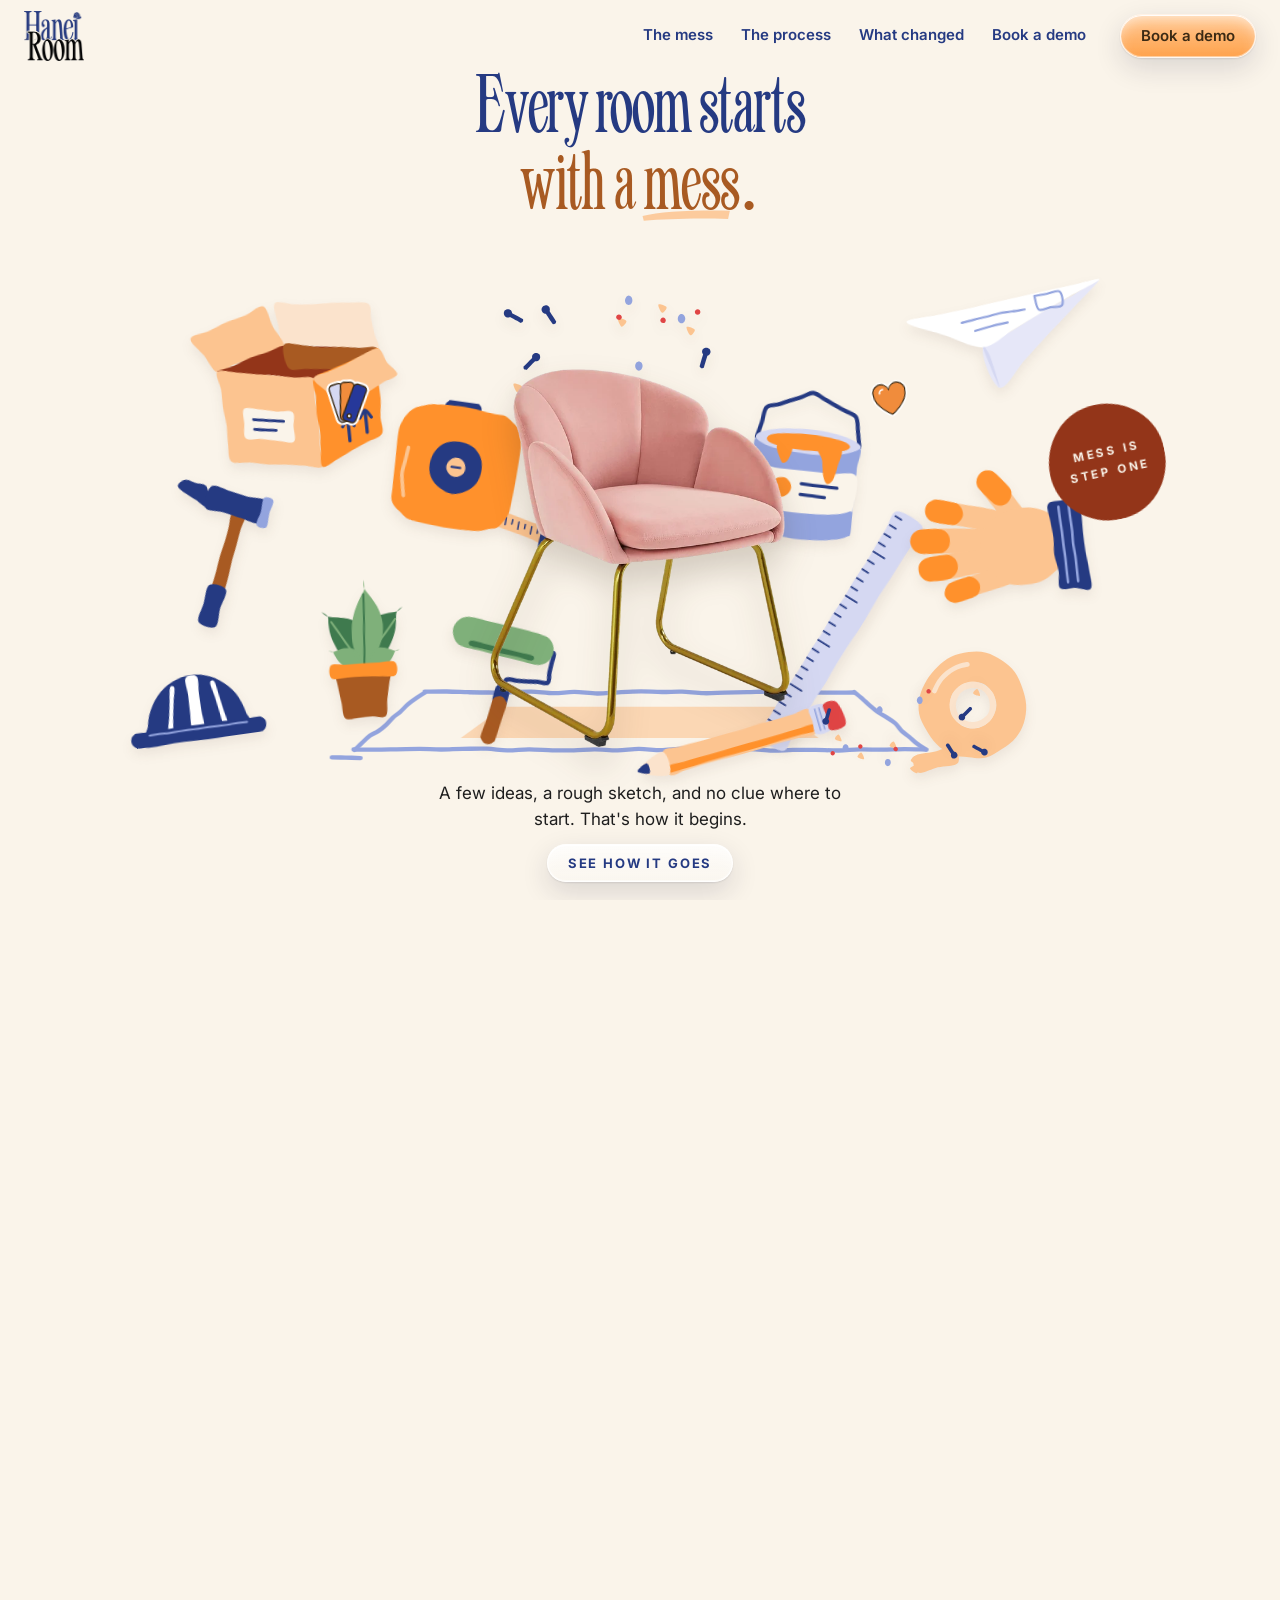
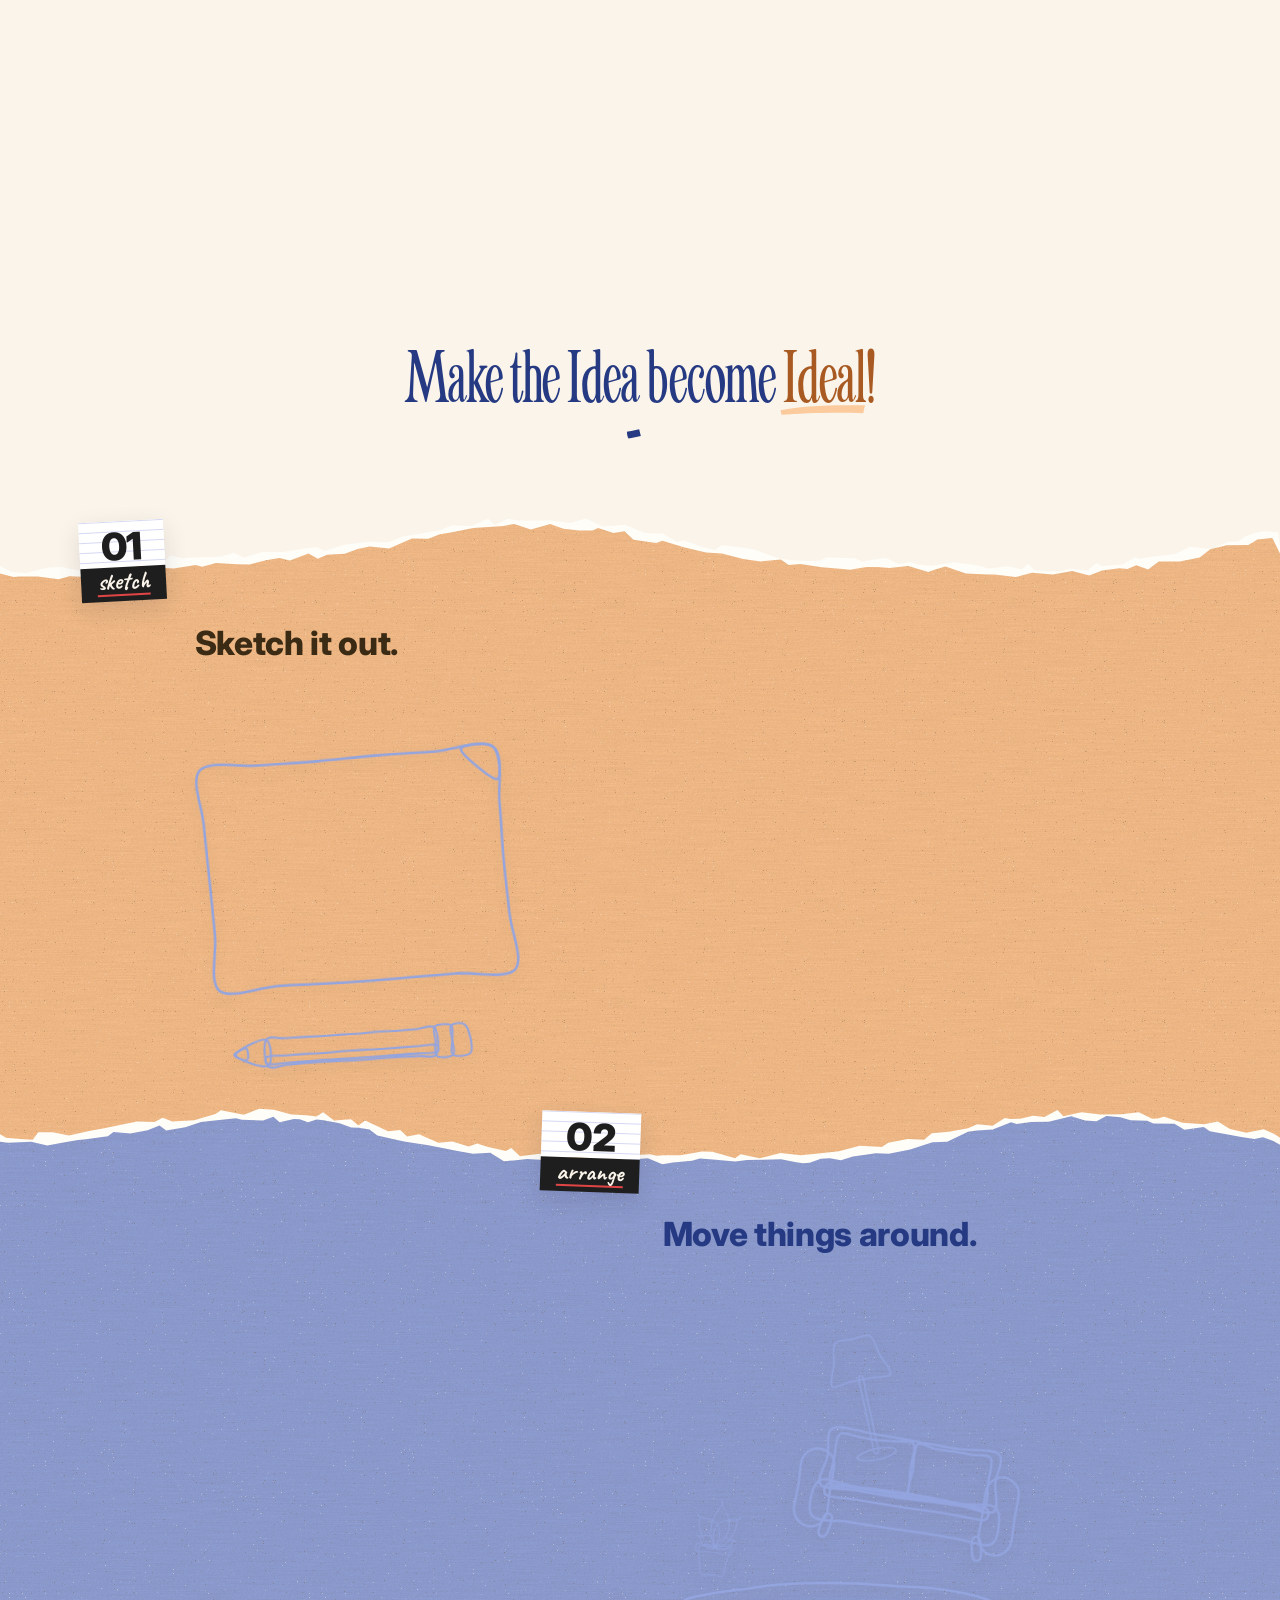
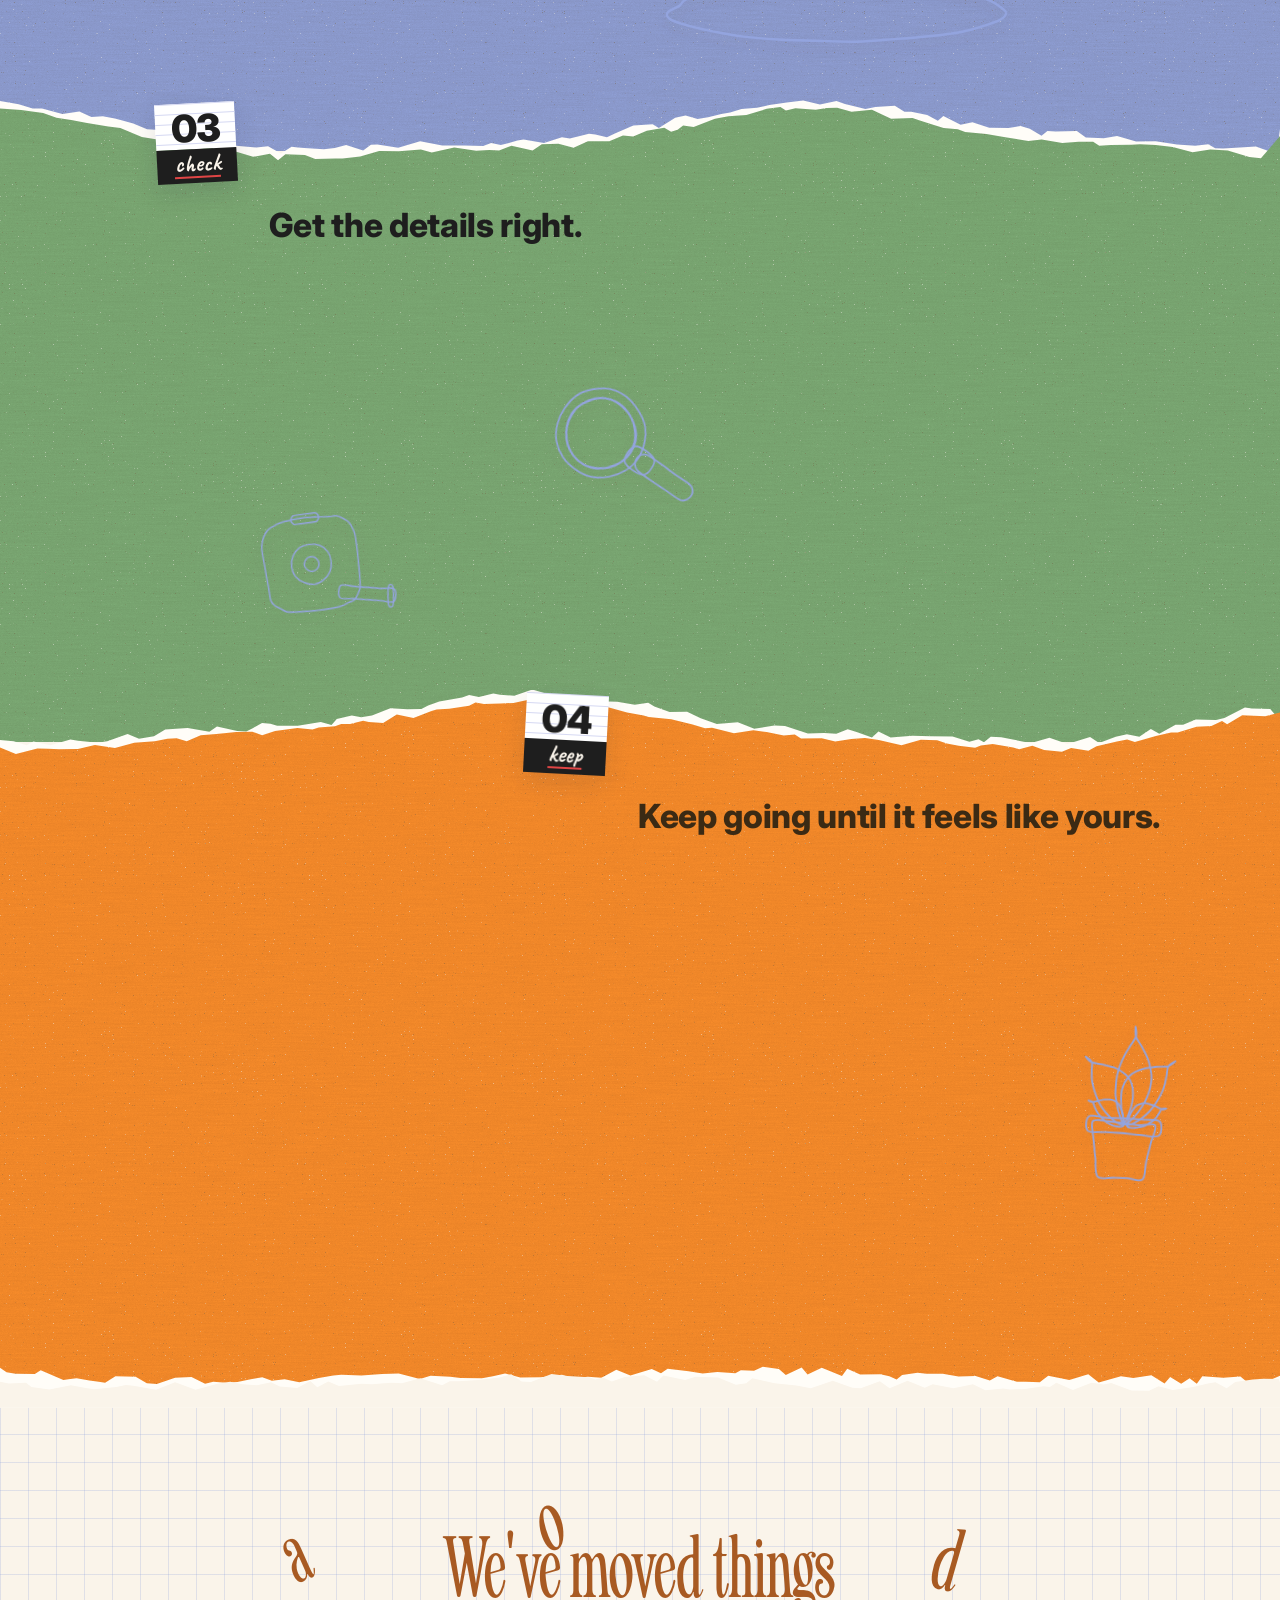
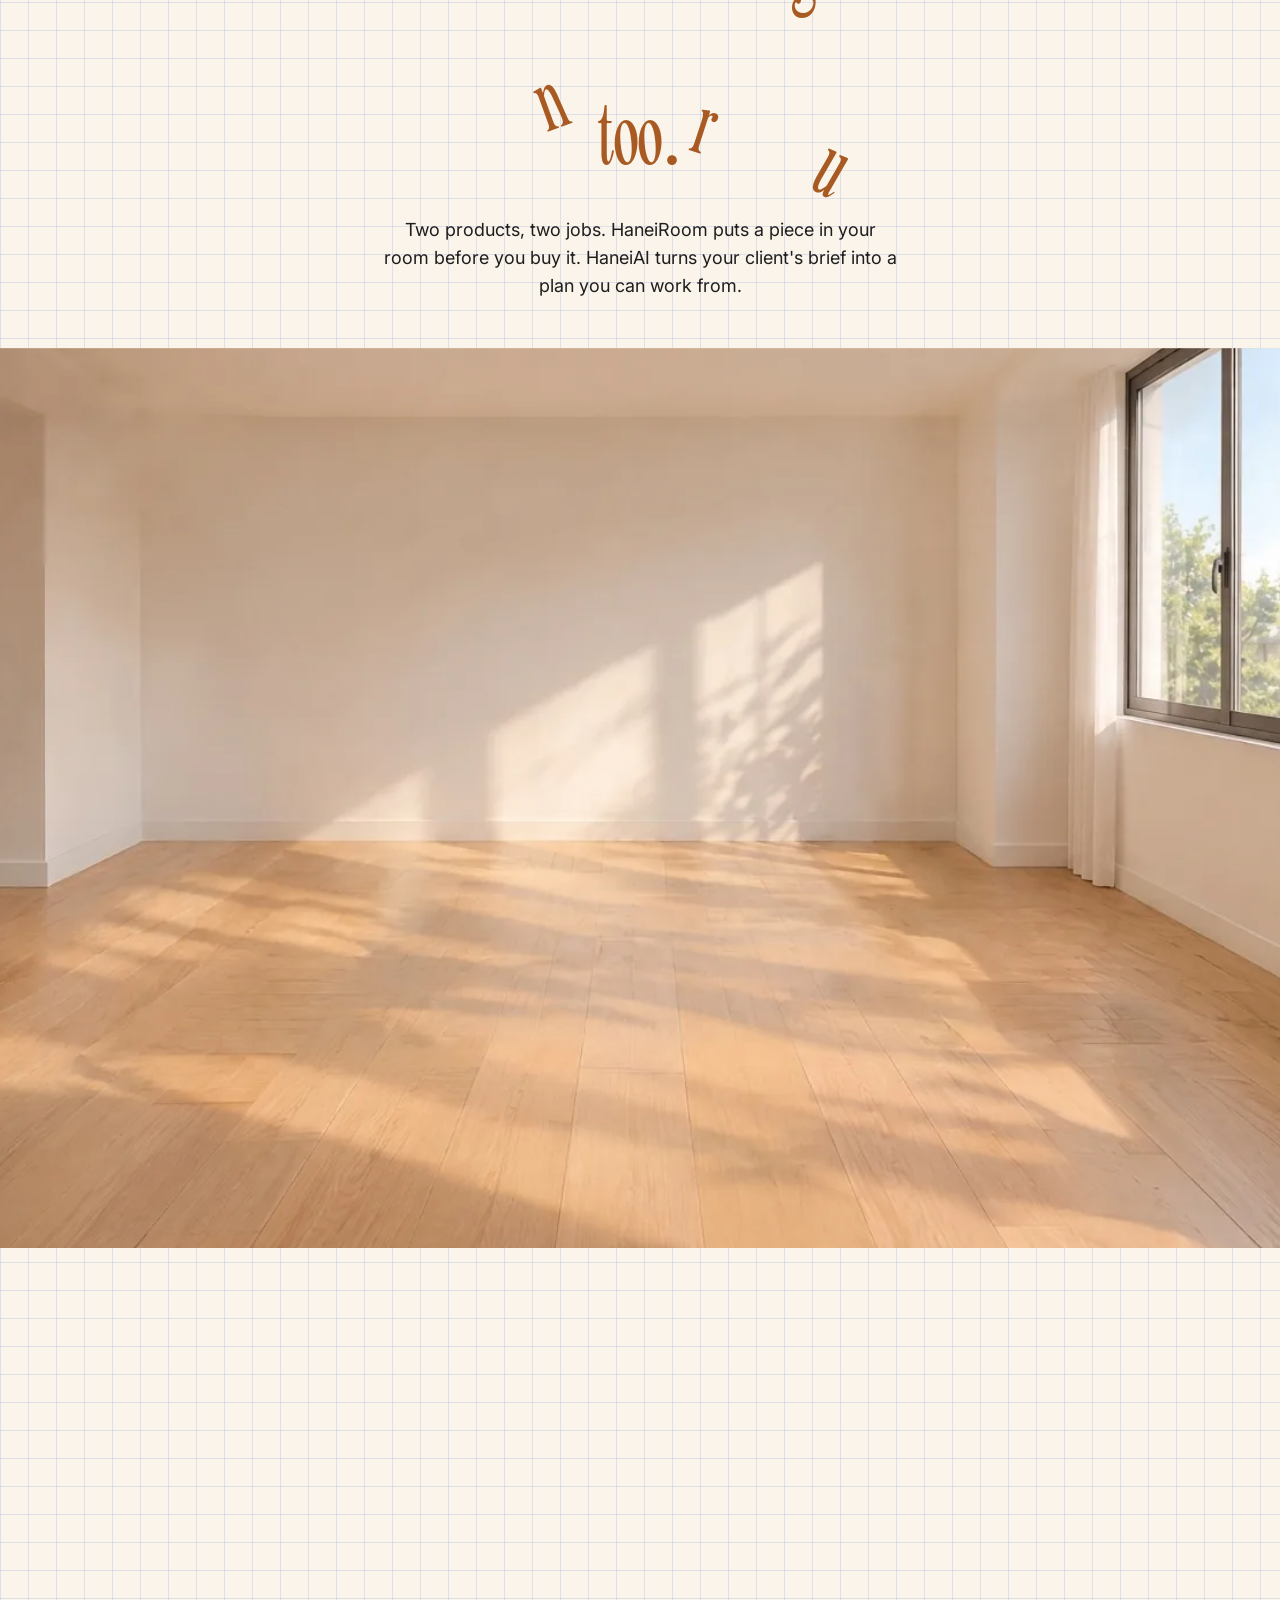
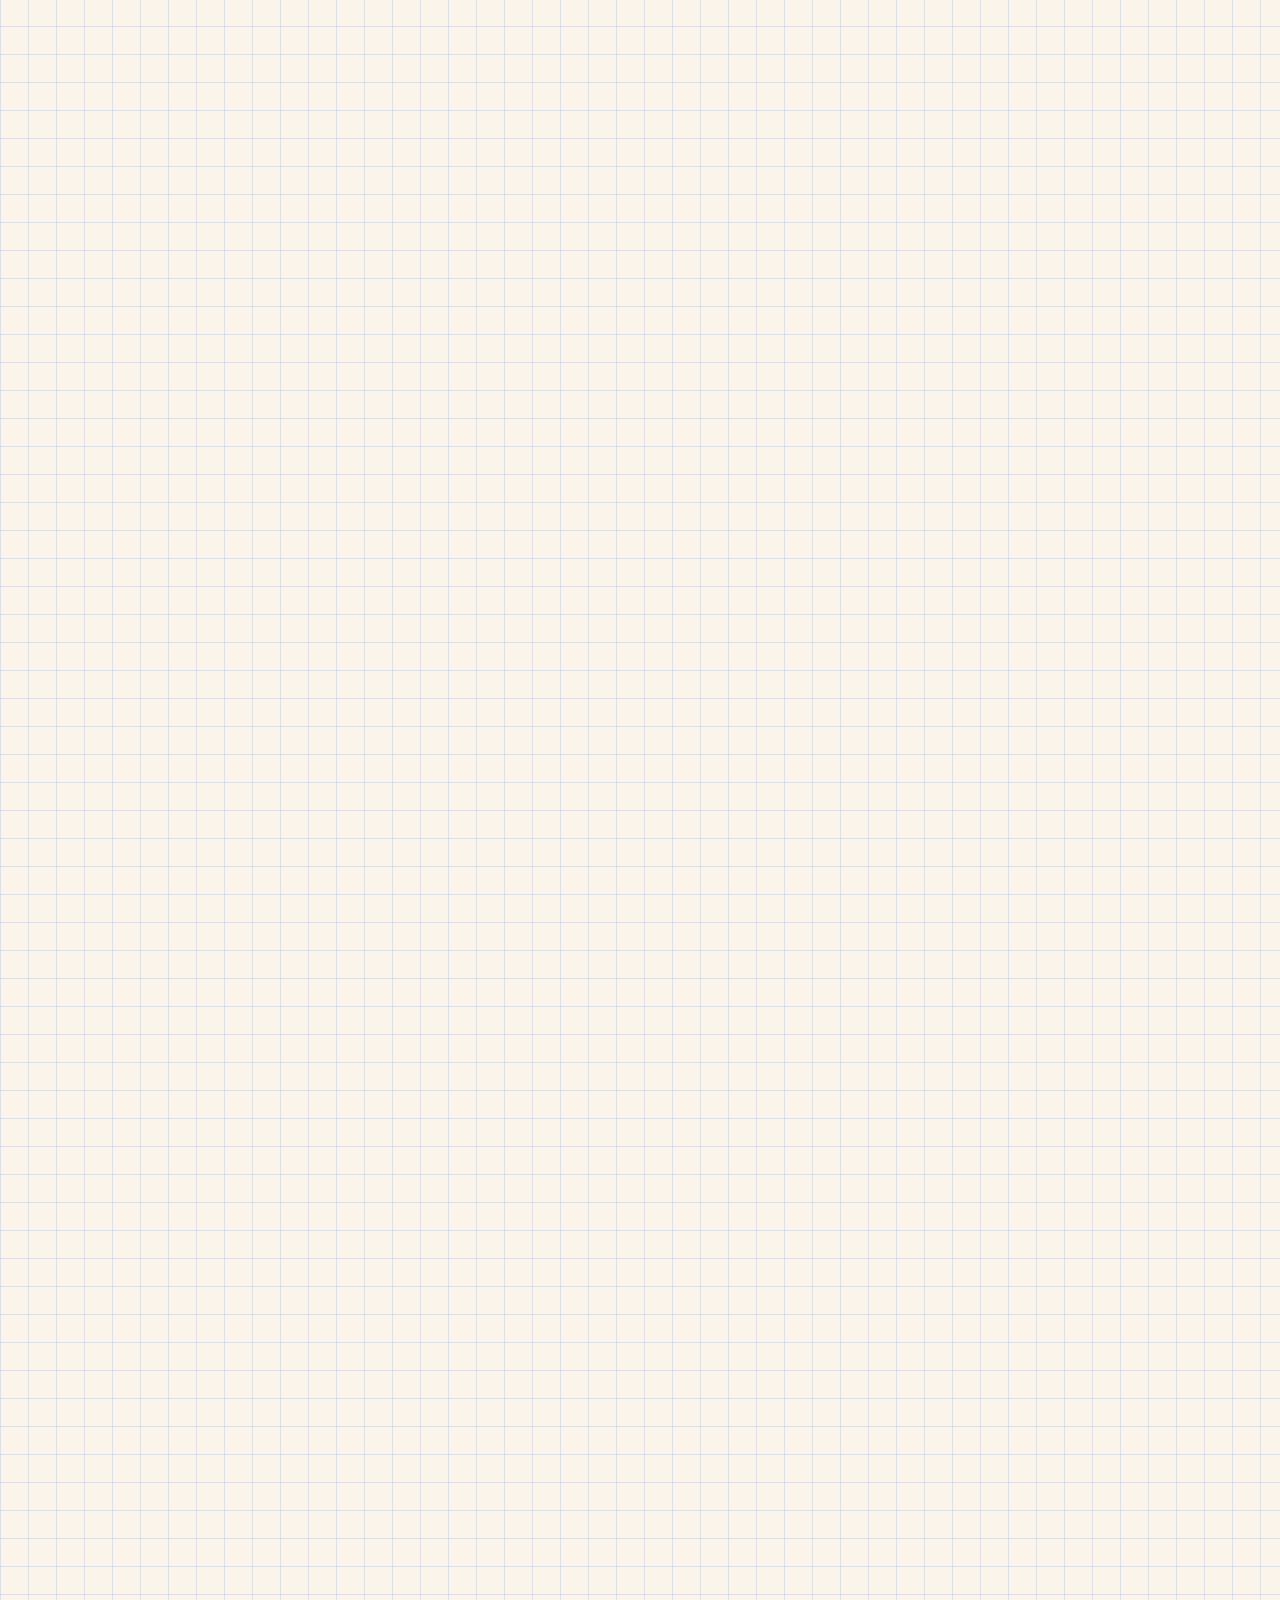
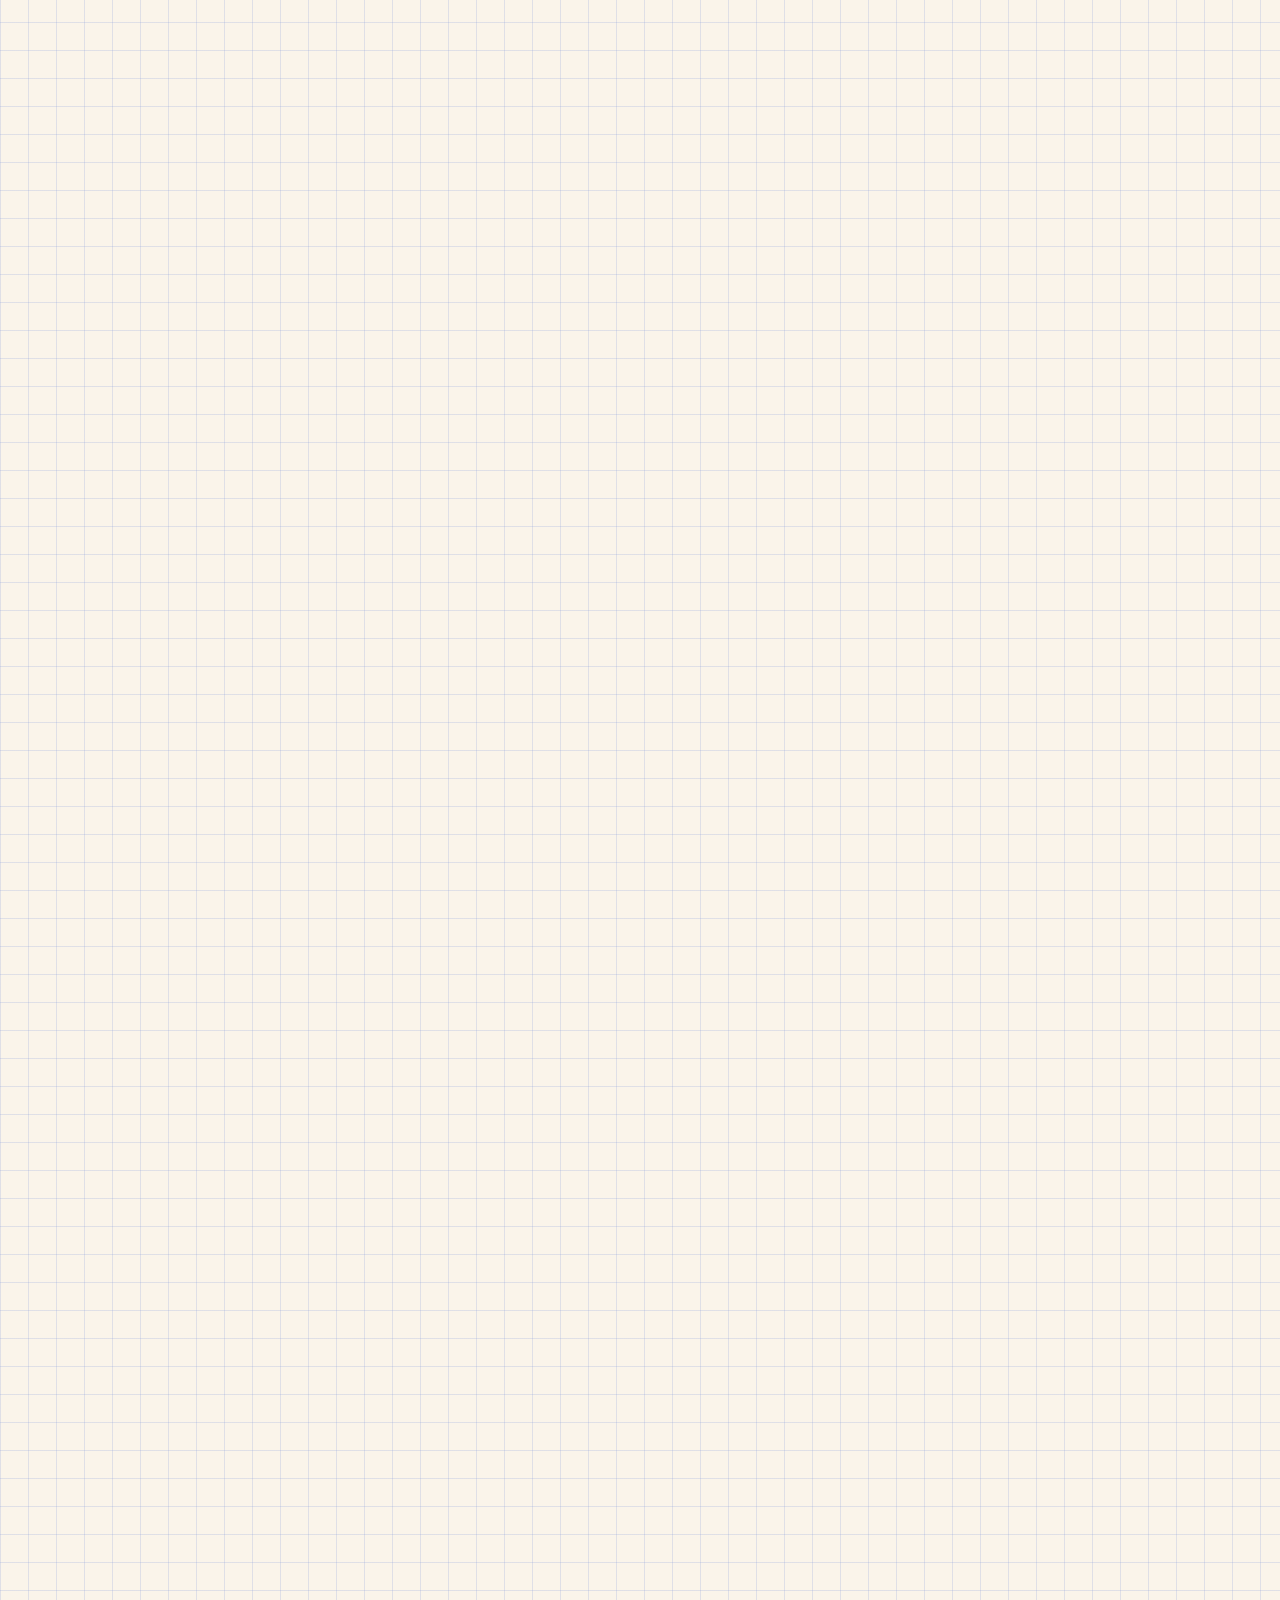
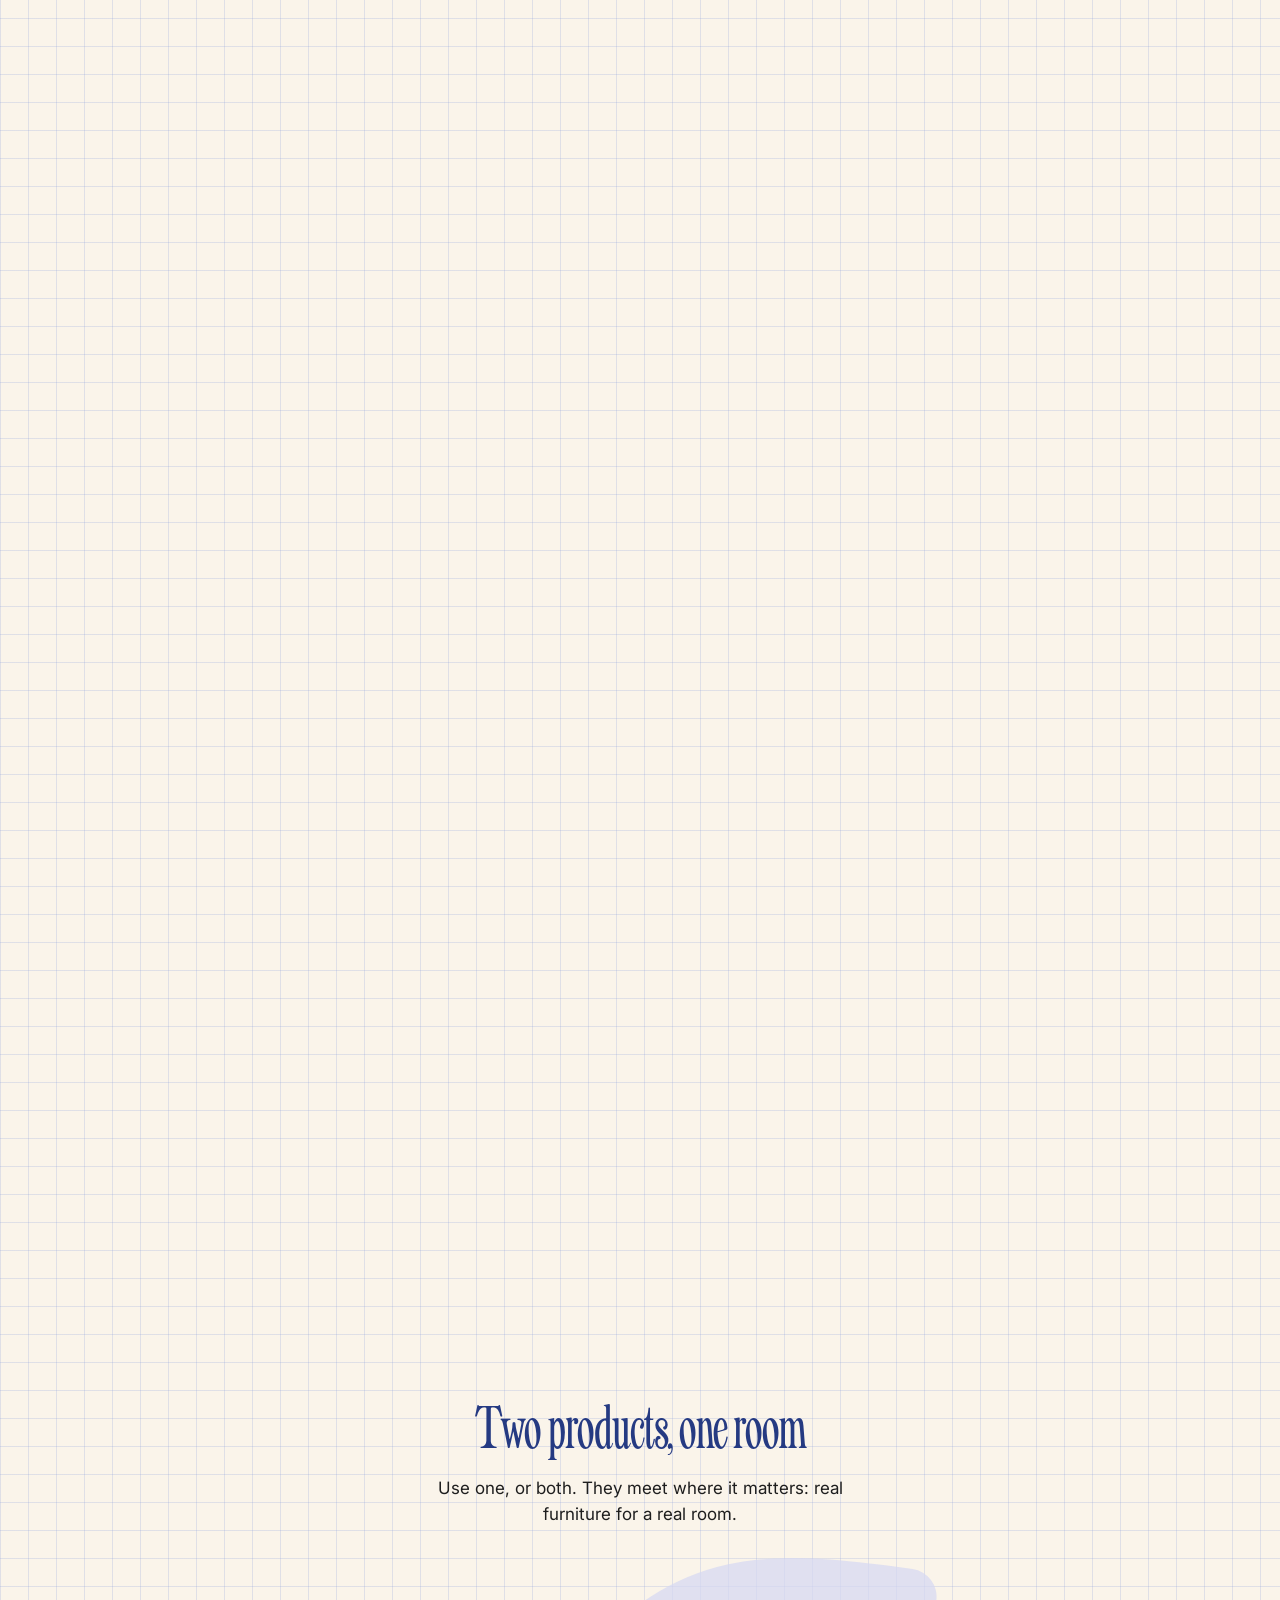
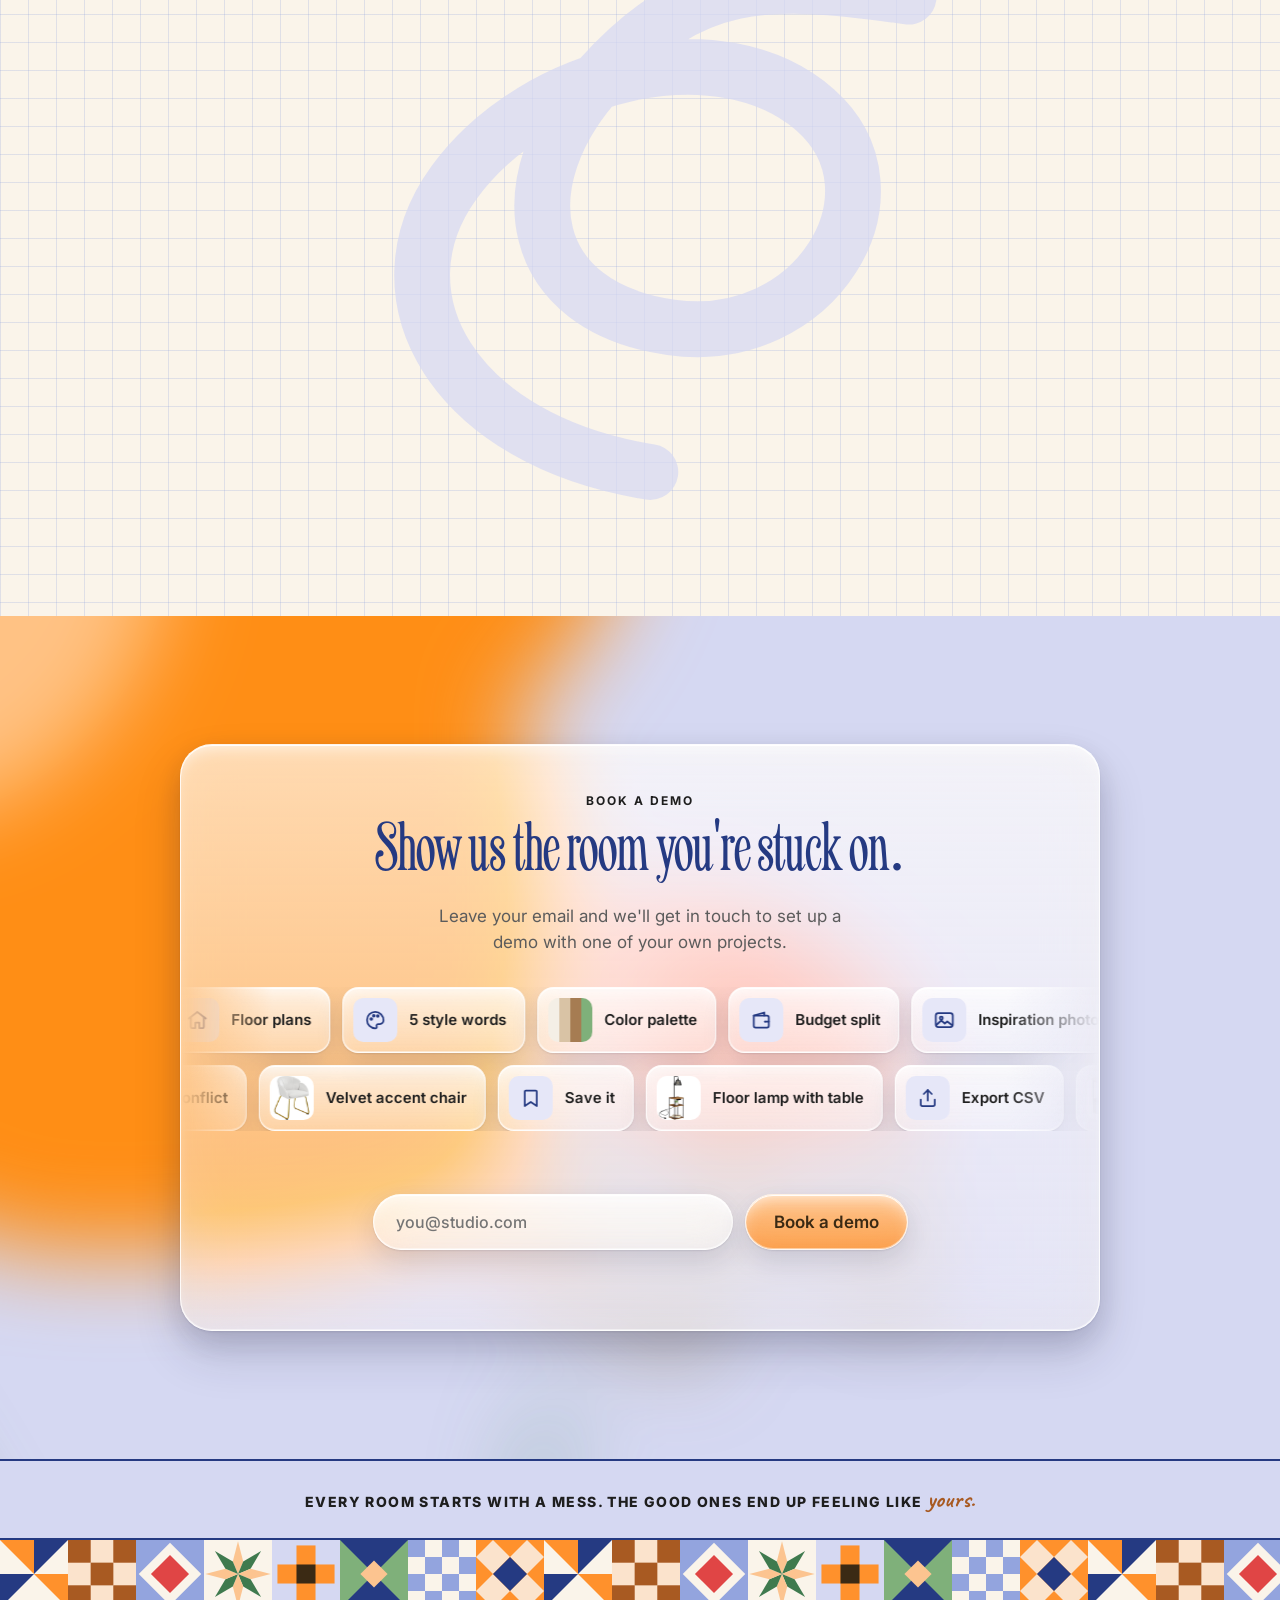
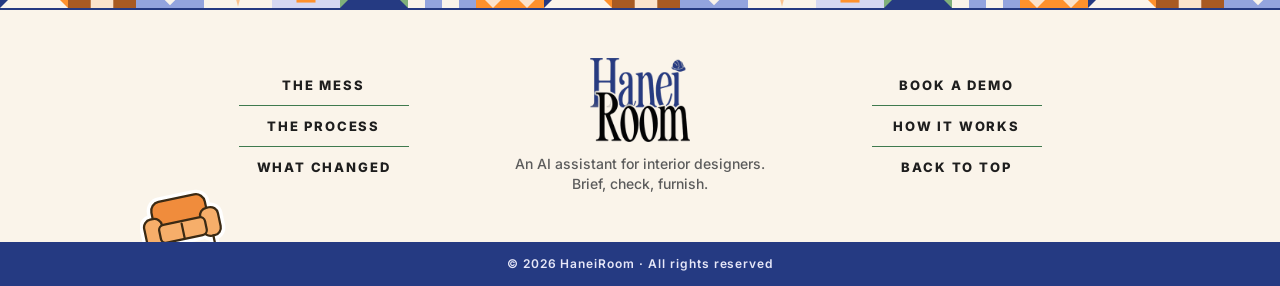
==== index.html @ 7fc5b3ed "Compare the products in speech bubbles and name the web app HaneiAI Replace the Venn diagram with tw" ====
<!doctype html>
<html lang="en" class="no-js">
<head>
  <meta charset="utf-8">
  <meta name="viewport" content="width=device-width, initial-scale=1">
  <title>HaneiRoom · Every room starts with a mess</title>
  <meta name="description" content="HaneiRoom helps interior designers turn a client's scattered ideas into a clear brief and a real furniture list. Two products: HaneiRoom on your phone to see furniture in the room, HaneiAI on the web to plan it with your client.">
  <meta name="theme-color" content="#faf4ea">
  <link rel="icon" href="design-system/logo/haneiroom-icon.png">
  <link rel="apple-touch-icon" href="design-system/logo/haneiroom-icon.png">
  <script>
    /* Pick the motion mode before first paint so pinned scenes never jump. */
    (function () {
      var d = document.documentElement, mm = window.matchMedia;
      var reduce = mm && mm('(prefers-reduced-motion: reduce)').matches;
      var cls = 'js ' + (reduce ? 'rm' : 'motion');
      if (!reduce && mm && mm('(min-width: 1024px) and (min-height: 620px)').matches) cls += ' pin';
      d.className = cls;
    })();
  </script>
  <link rel="preconnect" href="https://fonts.googleapis.com">
  <link rel="preconnect" href="https://fonts.gstatic.com" crossorigin>
  <link href="https://fonts.googleapis.com/css2?family=Caveat:wght@700&family=Inter:wght@400;500;600;700;800&display=swap" rel="stylesheet">
  <link rel="preload" href="design-system/fonts/trovical-calm-regular.otf" as="font" type="font/otf" crossorigin>
  <link rel="stylesheet" href="design-system/tokens.css">
  <link rel="stylesheet" href="assets/css/landing.css">
  <script src="assets/js/config.js"></script>
  <script src="assets/js/landing.js" defer></script>
</head>
<body>
<!-- shared drawing: the Hanei flower and the boiling sketch line, used by the compare bubbles and the demo thank-you -->
<svg class="sprite" width="0" height="0" aria-hidden="true" focusable="false">
  <defs>
    <!-- line boil: the noise reseeds a few times a second so every edge wobbles like a hand-drawn frame -->
    <filter id="hc-boil" x="-10%" y="-10%" width="120%" height="120%">
      <feTurbulence type="fractalNoise" baseFrequency=".04" numOctaves="2" seed="1" result="n"><animate attributeName="seed" values="1;5;9;3" dur=".48s" calcMode="discrete" repeatCount="indefinite"/></feTurbulence>
      <feDisplacementMap in="SourceGraphic" in2="n" scale="4" xChannelSelector="R" yChannelSelector="G"/>
    </filter>
    <g id="hc-petals"><ellipse cx="0" cy="-52" rx="24" ry="62" transform="rotate(-8)"/><ellipse cx="0" cy="-48" rx="26" ry="58" transform="rotate(38)"/><ellipse cx="0" cy="-44" rx="27" ry="54" transform="rotate(82)"/><ellipse cx="0" cy="-48" rx="25" ry="58" transform="rotate(128)"/><ellipse cx="0" cy="-50" rx="24" ry="60" transform="rotate(172)"/><ellipse cx="0" cy="-46" rx="26" ry="56" transform="rotate(215)"/><ellipse cx="0" cy="-48" rx="27" ry="58" transform="rotate(262)"/><ellipse cx="0" cy="-52" rx="25" ry="62" transform="rotate(305)"/><circle r="34"/></g>
  </defs>
</svg>
<a class="skip" href="#main">Skip to content</a>

<header class="nav" data-nav>
  <a class="nav__logo" href="#top" aria-label="HaneiRoom, back to top">
    <img src="design-system/logo/haneiroom-logo.png" alt="" width="260" height="218">
  </a>
  <nav class="nav__links" aria-label="Chapters">
    <a href="#mess">The mess</a>
    <a href="#process">The process</a>
    <a href="#changed">What changed</a>
    <a href="#demo">Book a demo</a>
  </nav>
  <a class="btn btn--warm nav__cta" href="#demo">Book a demo</a>
</header>

<main id="main">

<!-- ============================================================ 01 THE MESS -->
<section class="mess" id="mess" data-scene="mess" aria-labelledby="mess-title">
  <span id="top" class="anchor-top"></span>
  <div class="mess__stage">
    <div class="mess__titles">
      <h1 class="mess__title mess__before" id="mess-title">
        <span class="mess__l1">Every room starts</span>
        <span class="mess__l2">with a <span class="swoosh">mess<img src="design-system/doodles/swoosh.svg" alt=""></span>.</span>
      </h1>
      <p class="mess__title mess__after">
        <span class="mess__l1">Hanei helps you</span>
        <span class="mess__l2">clean it <span class="swoosh">up<img src="design-system/doodles/swoosh.svg" alt=""></span>.</span>
      </p>
    </div>

    <div class="mess__comp" aria-hidden="true">
      <img class="mess__floor" src="design-system/doodles/room-floor.svg" alt="">
      <div class="mess__plan"><!-- art:mess-plan --><svg class="art art--plan" viewBox="0 0 1200 570" aria-hidden="true" focusable="false"><path class="l" pathLength="1" stroke="#93a4de" stroke-width="5" d="M372 95.5C377.8 95.7 395.4 96.9 407.1 96.8C418.8 96.8 430.5 95 442.2 95.1C453.8 95.2 465.5 97 477.2 97.4C488.9 97.8 500.6 97.4 512.3 97.4C524 97.5 535.7 98 547.4 97.5C559.1 97.1 570.8 94.7 582.5 94.7C594.2 94.7 605.8 97.1 617.5 97.5C629.2 97.9 640.9 97.8 652.6 97.2C664.3 96.6 676 94.4 687.7 94C699.4 93.7 711.1 94.7 722.8 95.1C734.5 95.5 746.2 96.3 757.8 96.4C769.5 96.6 781.2 96.1 792.9 96C804.6 96 821.8 90.2 828 96C834.1 101.8 829.7 119.2 829.8 130.8C830 142.4 829.4 153.9 829 165.5C828.6 177.1 827.3 188.7 827.2 200.3C827 211.9 827.9 223.5 828.1 235.1C828.2 246.7 828.1 258.3 828.1 269.8C828 281.4 827.8 293 827.7 304.6C827.6 316.2 826.9 327.8 827.5 339.4C828.1 351 831.1 362.6 831.2 374.1C831.2 385.7 828 397.3 827.7 408.9C827.4 420.5 828.9 432.1 829.5 443.7C830.2 455.3 831.8 466.9 831.6 478.5C831.4 490 828.8 501.6 828.5 513.2C828.2 524.9 835.2 542.7 830 548.2C824.8 553.7 808.1 545.9 797.1 546.2C786.2 546.5 775.2 549.4 764.3 549.9C753.3 550.5 742.4 549.7 731.4 549.4C720.5 549.1 709.5 548 698.6 548C687.6 548 676.7 549.4 665.7 549.2C654.8 549.1 643.8 546.9 632.8 546.9C621.9 546.9 611 548.5 600 549.2C589.1 549.9 578.1 551.3 567.2 551.3C556.2 551.2 545.2 549.1 534.3 548.8C523.3 548.5 512.4 549.6 501.4 549.5C490.5 549.4 479.5 548 468.6 548.3C457.6 548.6 446.7 550.8 435.7 551.3C424.8 551.8 413.8 551.6 402.9 551.3C391.9 551.1 375.5 556 370.2 550C364.9 544 371.4 526.7 371.1 515.1C370.9 503.4 369.2 491.8 368.7 480.1C368.3 468.5 368.1 456.9 368.5 445.2C368.9 433.6 370.4 421.9 371 410.3C371.6 398.7 372.1 387 372 375.4C372 363.7 370.8 352.1 370.8 340.5C370.8 328.8 371.7 317.2 372 305.5C372.3 293.9 372.8 282.3 372.8 270.6C372.7 259 372 247.3 371.7 235.7C371.5 224.1 371.3 212.4 371.3 200.8C371.3 189.1 371.3 177.5 371.5 165.8C371.7 154.2 372.5 142.6 372.6 130.9C372.7 119.3 372.1 101.8 372 96"/><path class="l" pathLength="1" stroke="#93a4de" stroke-width="4" d="M371.9 468.4C374.3 468.7 381.2 469.9 385.9 470.4C390.6 470.9 395.4 470.8 400.1 471.4C404.8 471.9 410.1 471.8 414.1 473.9C418.1 476.1 420.9 480.6 423.9 484.2C426.9 487.8 429.2 492.1 432.2 495.8C435.1 499.4 439.6 502 441.5 506C443.4 510.1 443.1 515.3 443.7 520C444.3 524.6 444.5 529.3 444.9 534C445.3 538.6 445.8 545.7 446 548"/><path class="l" pathLength="1" stroke="#93a4de" stroke-width="4" d="M520 83.9C522.7 83.8 530.7 83 536 83.1C541.3 83.3 546.7 84.7 552 84.7C557.3 84.7 562.7 83.3 568 83.1C573.3 83 578.7 83.5 584 83.8C589.3 84 594.7 84.6 600 84.6C605.3 84.6 610.7 83.8 616 83.8C621.3 83.7 626.7 84.2 632 84.2C637.3 84.3 642.7 84.1 648 83.9C653.3 83.7 658.7 83 664 83C669.3 83 677.3 83.8 680 84"/><path class="l" pathLength="1" stroke="#93a4de" stroke-width="4" d="M520 76C519.9 78.3 519.5 85.3 519.5 90C519.5 94.7 519.9 101.7 520 104"/><path class="l" pathLength="1" stroke="#93a4de" stroke-width="4" d="M680.2 76C680.1 78.3 680 85.3 679.9 90C679.9 94.7 680 101.7 680 104"/><path class="l" pathLength="1" stroke="#93a4de" stroke-width="3.5" d="M372 56.3C374.7 56.2 382.9 55.5 388.3 55.6C393.7 55.7 399.1 56.8 404.6 56.8C410 56.7 415.4 55.3 420.9 55.3C426.3 55.3 431.7 56.5 437.1 56.5C442.6 56.5 448 55 453.4 55.1C458.9 55.1 464.3 56.8 469.7 56.9C475.1 57.1 480.6 56.2 486 56.1C491.4 55.9 496.9 56.3 502.3 56.2C507.7 56.1 513.1 55.5 518.6 55.5C524 55.5 529.4 56.1 534.9 56.1C540.3 56 545.7 55.2 551.1 55.2C556.6 55.1 562 55.6 567.4 55.6C572.9 55.7 578.3 55.6 583.7 55.7C589.1 55.7 594.6 55.7 600 55.9C605.4 56.1 610.9 56.9 616.3 56.9C621.7 56.9 627.1 55.8 632.6 55.8C638 55.8 643.4 56.8 648.9 57C654.3 57.2 659.7 57.2 665.1 57C670.6 56.8 676 55.8 681.4 55.8C686.9 55.8 692.3 56.8 697.7 56.9C703.1 57 708.6 56.3 714 56.3C719.4 56.3 724.9 56.9 730.3 56.8C735.7 56.7 741.1 56.1 746.6 55.9C752 55.7 757.4 55.7 762.9 55.6C768.3 55.6 773.7 55.6 779.1 55.8C784.6 55.9 790 56.6 795.4 56.6C800.9 56.6 806.3 55.9 811.7 55.8C817.1 55.7 825.3 56 828 56"/><path class="l" pathLength="1" stroke="#93a4de" stroke-width="3.5" d="M371.9 44C371.9 46 371.7 52 371.8 56C371.8 60 372 66 372 68"/><path class="l" pathLength="1" stroke="#93a4de" stroke-width="3.5" d="M827.9 44C827.8 46 827.6 52 827.6 56C827.6 60 827.9 66 828 68"/><path class="l" pathLength="1" stroke="#93a4de" stroke-width="3.5" d="M872 96C872 98.7 871.9 106.8 872 112.1C872.2 117.5 872.8 122.9 872.8 128.3C872.8 133.7 872.2 139 872 144.4C871.8 149.8 871.6 155.2 871.7 160.6C871.9 166 872.8 171.3 873 176.7C873.2 182.1 873 187.5 872.9 192.9C872.8 198.2 872.5 203.6 872.5 209C872.5 214.4 872.8 219.8 872.9 225.1C872.9 230.5 872.6 235.9 872.7 241.3C872.8 246.7 873.2 252 873.5 257.4C873.7 262.8 874 268.2 874 273.6C873.9 278.9 873.3 284.3 873.1 289.7C873 295.1 872.9 300.5 872.9 305.9C873 311.2 873.1 316.6 873.2 322C873.3 327.4 873.5 332.8 873.7 338.1C873.8 343.5 874 348.9 873.9 354.3C873.8 359.7 873 365 872.9 370.4C872.7 375.8 872.8 381.2 872.8 386.6C872.8 392 873 397.3 873 402.7C872.9 408.1 872.3 413.5 872.5 418.9C872.6 424.2 873.8 429.6 874 435C874.2 440.4 873.6 445.8 873.7 451.1C873.9 456.5 874.6 461.9 874.7 467.3C874.8 472.7 874.7 478 874.4 483.4C874.2 488.8 873.3 494.2 873.2 499.6C873.1 505 873.5 510.3 873.7 515.7C873.9 521.1 874.4 526.5 874.4 531.9C874.5 537.2 874.1 545.3 874 548"/><path class="l" pathLength="1" stroke="#93a4de" stroke-width="3.5" d="M860 96C862 96 868 96 872 96C876 96 882 96 884 96"/><path class="l" pathLength="1" stroke="#93a4de" stroke-width="3.5" d="M862 548.1C864 548 870 547.6 874 547.6C878 547.6 884 547.9 886 548"/></svg><!-- /art:mess-plan --></div>
      <span class="mess__dim mess__dim--w">4.2 m</span>
      <span class="mess__dim mess__dim--h">3.8 m</span>

      <div class="mi mi--back" style="--x:35;--y:44;--w:15.8;--r:8;--vx:-8;--vy:-1;--vr:10;--mx:22;--my:50;--mw:28;--delay:.25s"><!-- art:tape-measure --><svg class="art" viewBox="0 0 240 210" aria-hidden="true" focusable="false"><path class="s" pathLength="1" fill="#fcc490" d="M137.7 168.6C140.9 173 153.4 171.9 161.2 173.6C169.1 175.3 176.9 177.1 184.7 178.8C192.5 180.5 200.3 182.1 208.2 183.8C216.1 185.5 227.2 191.6 231.9 188.8C236.6 186 239.5 171.6 236.3 167.2C233.1 162.8 220.6 164.2 212.7 162.5C204.9 160.8 197.1 158.9 189.3 157.2C181.5 155.5 173.7 153.8 165.8 152.2C158 150.5 146.9 144.5 142.2 147.2C137.5 150 134.6 164.2 137.7 168.6Z"/><path class="l" pathLength="1" stroke="#253a82" stroke-width="2" d="M156.1 156.4C155.9 158.1 155.5 164.7 155.4 166.4"/><path class="l" pathLength="1" stroke="#253a82" stroke-width="2" d="M165 158.3C164.9 159.3 164.5 163.3 164.4 164.3"/><path class="l" pathLength="1" stroke="#253a82" stroke-width="2" d="M173.9 160.2C173.9 161.9 173.5 168.6 173.4 170.2"/><path class="l" pathLength="1" stroke="#253a82" stroke-width="2" d="M183 162.1C182.9 163.1 182.5 167.1 182.4 168.1"/><path class="l" pathLength="1" stroke="#253a82" stroke-width="2" d="M191.9 164.1C191.9 165.7 191.5 172.4 191.4 174.1"/><path class="l" pathLength="1" stroke="#253a82" stroke-width="2" d="M200.9 166C200.8 167 200.5 171 200.4 172"/><path class="l" pathLength="1" stroke="#253a82" stroke-width="2" d="M210 167.9C209.9 169.6 209.5 176.2 209.4 177.9"/><path class="l" pathLength="1" stroke="#253a82" stroke-width="2" d="M218.9 169.8C218.9 170.8 218.5 174.8 218.4 175.8"/><path class="l" pathLength="1" stroke="#253a82" stroke-width="2" d="M228 171.7C227.9 173.4 227.5 180.1 227.4 181.7"/><path class="s" pathLength="1" fill="#253a82" d="M226.1 161.5C224.1 166.7 221.4 188 222 193.5C222.7 199 227.8 199.7 229.8 194.5C231.8 189.3 234.6 167.9 234 162.4C233.4 156.9 228.1 156.3 226.1 161.5Z"/><path class="s" pathLength="1" fill="#253a82" d="M112 12C118.3 12.2 114.9 12.3 116.1 13C117.3 13.6 118.4 14.8 119 16C119.6 17.1 119.8 18.6 119.8 19.9C119.8 21.3 119.6 22.8 118.9 24C118.3 25.2 117.2 26.3 116 27C114.9 27.7 118.3 27.9 112 28C105.7 28.2 84.4 28.1 78 27.9C71.7 27.7 75.2 27.5 74 26.9C72.9 26.2 71.9 25.1 71.2 24C70.5 22.8 69.7 21.2 69.7 19.9C69.7 18.6 70.5 17.3 71.2 16.2C71.9 15 72.9 13.9 74 13.2C75.2 12.5 71.7 12.1 78 11.9C84.3 11.7 105.6 11.9 112 12Z"/><path class="s" pathLength="1" fill="#ff912c" d="M179.6 102C179.2 114.9 178.3 131.6 177.6 140.4C177 149.3 177.1 151 175.9 155.3C174.7 159.6 172.6 162.8 170.5 166.2C168.4 169.6 166.3 173.6 163.3 175.8C160.2 178 156.9 177.8 152.2 179.2C147.6 180.6 144.8 183.3 135.4 184.3C126 185.4 109.1 185.8 96 185.5C82.9 185.3 65.7 183.8 56.5 183C47.4 182.2 45.3 182.3 41 180.8C36.7 179.3 34.3 176.6 30.9 174.1C27.5 171.7 23.2 169.2 20.5 166.4C17.8 163.5 15.9 161.5 14.8 157.1C13.7 152.7 14.3 149.1 14 139.9C13.6 130.7 13.1 114.7 12.7 102C12.3 89.3 11.1 72.8 11.5 63.8C12 54.8 13.8 52.2 15.3 47.8C16.9 43.4 18.8 40.5 21 37.5C23.3 34.5 25.5 31.9 28.8 29.7C32 27.6 35.9 26.2 40.4 24.7C44.9 23.2 46.4 21.7 55.7 20.6C64.9 19.6 82.7 18.1 96 18.4C109.3 18.7 126.3 21.5 135.6 22.2C145 23 147.7 21.8 152.3 23C156.9 24.3 160.2 27.5 163.4 29.7C166.6 32 169.2 33.4 171.5 36.5C173.8 39.7 175.7 44.3 177.2 48.7C178.6 53.2 179.6 54.4 180 63.3C180.4 72.1 180 89.1 179.6 102Z"/><path class="s" pathLength="1" fill="#253a82" d="M131.2 102C131 108 129.5 114.7 126.6 119.9C123.6 125 118.7 129.6 113.6 132.7C108.5 135.9 101.9 138.7 96 138.7C90.1 138.8 83.4 136.1 78.1 133C72.7 129.8 67.1 125 64.1 119.8C61.1 114.7 59.7 108 59.9 102C60 96 61.9 89 64.8 83.8C67.8 78.6 72.3 73.8 77.5 70.9C82.7 68.1 89.8 66.8 96 66.8C102.2 66.8 109.2 68 114.4 70.9C119.7 73.8 124.7 78.8 127.5 84C130.3 89.2 131.3 96 131.2 102Z"/><path class="s" pathLength="1" fill="#fcc490" d="M109 102C109.1 104.6 108.2 107.7 106.7 109.7C105.3 111.8 102.5 113.6 100.1 114.4C97.6 115.2 94.4 115.3 92 114.5C89.6 113.7 87.1 111.8 85.6 109.7C84 107.6 82.8 104.6 82.8 102C82.9 99.4 84.2 96.4 85.7 94.3C87.3 92.2 89.6 90.2 92 89.5C94.4 88.7 97.7 88.8 100 89.5C102.4 90.3 104.7 92.1 106.2 94.1C107.7 96.2 108.9 99.4 109 102Z"/><path class="l" pathLength="1" stroke="#253a82" stroke-width="3" d="M90 102C92 102 100 102 102 102"/><path class="l" pathLength="1" stroke="#fcc490" stroke-width="5" d="M30.1 150C29.6 147.5 27.8 140 26.8 135C25.8 130.1 24.2 125.5 24.1 120C24 114.5 25.5 108 26.2 102C26.8 96 27.7 87 28 84"/></svg><!-- /art:tape-measure --></div>
      <div class="mi mi--back" style="--x:65;--y:42;--w:12.5;--r:6;--vx:8;--vy:-1;--vr:8;--mx:80;--my:45;--mw:22;--delay:.35s"><!-- art:paint-can --><svg class="art" viewBox="0 0 170 210" aria-hidden="true" focusable="false"><path class="l" pathLength="1" stroke="#253a82" stroke-width="5" d="M21.9 80C22.6 77 24.9 68.1 26.2 62C27.6 56 27 47.8 29.9 43.8C32.9 39.9 39.3 40.4 44 38.5C48.6 36.6 53 34.3 57.6 32.3C62.2 30.3 66.9 28.6 71.5 26.5C76 24.5 80.5 20.1 85 20C89.6 19.8 94.3 23.7 98.9 25.7C103.5 27.7 107.9 30 112.5 32C117.1 34.1 121.7 35.9 126.3 37.9C130.9 39.9 137.2 40 140.2 44C143.2 48 143.2 55.9 144.5 61.9C145.8 67.9 147.4 77 148 80"/><path class="s" pathLength="1" fill="#93a4de" d="M22 79.8C27.4 75.3 43 79.4 53.5 79.5C64 79.7 74.5 80.8 85 80.8C95.5 80.8 106 79.7 116.5 79.5C127 79.4 143.1 75.5 148.3 80C153.5 84.5 147.7 97.7 147.7 106.5C147.7 115.3 148.4 124.2 148.5 133C148.5 141.8 148.1 150.7 148 159.5C147.9 168.3 148.6 180.9 148.1 186C147.6 191.2 147 189 145 190.4C143 191.8 139.8 193.3 136 194.4C132.2 195.5 127.3 196.4 122 197.2C116.8 198 110.6 198.8 104.5 199.3C98.3 199.8 91.5 200.3 85 200.2C78.5 200.2 71.7 199.5 65.6 199C59.4 198.6 53.2 198.4 47.9 197.6C42.6 196.9 37.7 195.7 33.9 194.5C30.1 193.3 27.1 191.7 25.2 190.3C23.2 188.9 22.5 186.7 22 186C21.5 185.3 22.3 190.4 22.2 186C22.2 181.6 21.6 168.3 21.6 159.5C21.6 150.7 22.5 141.8 22.4 133C22.4 124.2 21.3 115.4 21.2 106.5C21.1 97.6 16.6 84.3 22 79.8Z"/><path class="s" pathLength="1" fill="#faf4ea" d="M22 116.2C27.2 109.6 43 116.1 53.5 116C64 115.9 74.5 115.8 85 115.9C95.5 115.9 106 116.2 116.5 116.2C127 116.2 142.7 109.4 148 116C153.2 122.6 148.4 148.7 147.9 155.9C147.4 163.2 146.8 158.3 144.8 159.5C142.9 160.7 139.8 162 136 163C132.2 164.1 127.3 165.1 122 165.8C116.8 166.6 110.6 166.9 104.5 167.3C98.3 167.6 91.5 167.8 85 167.9C78.5 167.9 71.7 167.9 65.5 167.5C59.3 167.2 53.2 166.5 48 165.8C42.7 165 37.8 164.2 34 163.1C30.2 162.1 27.2 160.8 25.2 159.6C23.2 158.4 22.7 163.2 22.2 156C21.6 148.8 16.8 122.9 22 116.2Z"/><path class="s" pathLength="1" fill="#ff912c" d="M70.2 138C70.2 140.3 69.1 143.1 67.7 145.1C66.2 147 63.9 149 61.6 149.8C59.4 150.5 56.5 150.5 54.3 149.7C52.1 148.9 49.8 146.9 48.3 145C46.9 143 45.7 140.4 45.7 138C45.7 135.6 46.9 132.6 48.3 130.8C49.7 128.9 52.1 127.6 54.3 126.9C56.6 126.2 59.5 125.9 61.7 126.6C63.9 127.3 66.1 129.1 67.5 131C69 132.9 70.2 135.7 70.2 138Z"/><path class="l" pathLength="1" stroke="#253a82" stroke-width="4" d="M82 132C84.4 132.1 91.8 132.4 96.7 132.5C101.6 132.6 106.4 132.7 111.3 132.7C116.2 132.8 123.6 133 126 133"/><path class="l" pathLength="1" stroke="#253a82" stroke-width="4" d="M82 145.1C84.5 145.2 92 145.4 97 145.6C102 145.7 109.5 145.9 112 146"/><path class="s" pathLength="1" fill="#d5d8f2" d="M149.9 80C150 82.3 145.6 84.7 140.9 86.8C136.1 88.9 129.3 91.2 121.3 92.6C113.2 94 102.4 94.9 92.6 95.1C82.9 95.3 71.9 94.5 62.7 93.7C53.6 92.9 44.4 91.8 37.7 90.1C31.1 88.5 25.4 85.9 22.9 83.6C20.3 81.3 20 78.6 22.5 76.4C24.9 74.1 31 71.8 37.7 70.1C44.4 68.3 53.5 67 62.6 66.1C71.8 65.2 83.1 64.6 92.7 64.9C102.4 65.1 112.5 66.2 120.5 67.6C128.4 69 135.6 70.9 140.5 73C145.4 75.1 149.8 77.7 149.9 80Z"/><path class="s" pathLength="1" fill="#ff912c" d="M136.7 81C136.8 83 134.1 85.5 128.2 87C122.3 88.6 111.2 89.8 101.3 90.4C91.4 91 78.6 91.3 68.7 90.7C58.9 90.1 48 88.5 42.3 86.9C36.5 85.3 34.4 83 34.4 81C34.4 79 36.4 76.6 42.1 75C47.9 73.4 59.2 72.2 69.1 71.6C78.9 71 91.4 70.9 101.2 71.5C111 72.1 121.7 73.7 127.6 75.2C133.5 76.8 136.6 79 136.7 81Z"/><path class="s" pathLength="1" fill="#ff912c" d="M98 85.9C101.6 83.2 121.7 80.6 126 84C130.4 87.4 125.1 99.4 124.1 106C123.1 112.7 121.7 120 119.9 123.8C118 127.7 115.1 129.6 113.1 129C111.1 128.3 109.3 124.9 107.8 120C106.3 115.2 105.7 105.6 104.1 100C102.5 94.3 94.3 88.6 98 85.9Z"/><path class="s" pathLength="1" fill="#ff912c" d="M48 87.8C50.3 85.5 63.5 85.3 66 88C68.5 90.7 64.5 100.5 63 104C61.5 107.5 58.8 109.4 56.9 109C55.1 108.7 53.4 105.6 51.9 102C50.4 98.5 45.7 90.2 48 87.8Z"/></svg><!-- /art:paint-can --></div>
      <div class="mi mi--back mi--desk" style="--x:68;--y:74;--w:25;--r:-58;--vx:7;--vy:1;--vr:-6;--delay:.45s"><!-- art:ruler --><svg class="art" viewBox="0 0 320 50" aria-hidden="true" focusable="false"><path class="s" pathLength="1" fill="#d5d8f2" d="M8 42.2C11.9 47.9 23.6 42.2 31.4 42.3C39.2 42.4 47 42.8 54.8 42.8C62.6 42.7 70.4 42.1 78.2 42C85.9 42 93.7 42.5 101.5 42.5C109.3 42.4 117.1 41.8 124.9 41.7C132.7 41.6 140.5 41.7 148.3 41.9C156.1 42 163.9 42.5 171.7 42.5C179.5 42.6 187.3 42.4 195.1 42.2C202.9 42.1 210.7 41.6 218.5 41.7C226.3 41.7 234.1 42.3 241.8 42.4C249.6 42.5 257.4 42.4 265.2 42.4C273 42.5 280.8 42.6 288.6 42.5C296.4 42.5 308.1 47.8 312 42C315.9 36.2 315.9 13.8 312 8C308.1 2.2 296.4 7.4 288.6 7.4C280.8 7.4 273 7.6 265.2 7.8C257.4 8 249.6 8.5 241.8 8.6C234.1 8.6 226.3 7.9 218.5 7.9C210.7 7.9 202.9 8.6 195.1 8.5C187.3 8.5 179.5 7.5 171.7 7.5C163.9 7.6 156.1 8.6 148.3 8.7C140.5 8.7 132.7 7.7 124.9 7.7C117.1 7.7 109.3 8.5 101.5 8.6C93.7 8.7 85.9 8.2 78.2 8C70.4 7.9 62.6 7.7 54.8 7.7C47 7.8 39.2 8.5 31.4 8.5C23.5 8.6 11.6 2.4 7.7 8C3.8 13.6 4.1 36.5 8 42.2Z"/><path class="l" pathLength="1" stroke="#253a82" stroke-width="2" d="M18 9C18 11.5 18 21.5 18 24"/><path class="l" pathLength="1" stroke="#253a82" stroke-width="2" d="M29.9 9C30 10.3 30 15.7 30 17"/><path class="l" pathLength="1" stroke="#253a82" stroke-width="2" d="M42 9C42 10.3 42 15.7 42 17"/><path class="l" pathLength="1" stroke="#253a82" stroke-width="2" d="M54 9C54 10.3 54 15.7 54 17"/><path class="l" pathLength="1" stroke="#253a82" stroke-width="2" d="M65.9 9C65.9 10.3 66 15.7 66 17"/><path class="l" pathLength="1" stroke="#253a82" stroke-width="2" d="M78 9C78 11.5 78 21.5 78 24"/><path class="l" pathLength="1" stroke="#253a82" stroke-width="2" d="M90.1 9C90 10.3 90 15.7 90 17"/><path class="l" pathLength="1" stroke="#253a82" stroke-width="2" d="M101.9 9C101.9 10.3 102 15.7 102 17"/><path class="l" pathLength="1" stroke="#253a82" stroke-width="2" d="M114 9C114 10.3 114 15.7 114 17"/><path class="l" pathLength="1" stroke="#253a82" stroke-width="2" d="M126.1 9C126.1 10.3 126 15.7 126 17"/><path class="l" pathLength="1" stroke="#253a82" stroke-width="2" d="M138 9C138 11.5 138 21.5 138 24"/><path class="l" pathLength="1" stroke="#253a82" stroke-width="2" d="M150 9C150 10.3 150 15.7 150 17"/><path class="l" pathLength="1" stroke="#253a82" stroke-width="2" d="M162 9C162 10.3 162 15.7 162 17"/><path class="l" pathLength="1" stroke="#253a82" stroke-width="2" d="M174 9C174 10.3 174 15.7 174 17"/><path class="l" pathLength="1" stroke="#253a82" stroke-width="2" d="M186.1 9C186.1 10.3 186 15.7 186 17"/><path class="l" pathLength="1" stroke="#253a82" stroke-width="2" d="M198 9C198 11.5 198 21.5 198 24"/><path class="l" pathLength="1" stroke="#253a82" stroke-width="2" d="M210 9C210 10.3 210 15.7 210 17"/><path class="l" pathLength="1" stroke="#253a82" stroke-width="2" d="M222 9C222 10.3 222 15.7 222 17"/><path class="l" pathLength="1" stroke="#253a82" stroke-width="2" d="M234.1 9C234.1 10.3 234 15.7 234 17"/><path class="l" pathLength="1" stroke="#253a82" stroke-width="2" d="M246.1 9C246.1 10.3 246 15.7 246 17"/><path class="l" pathLength="1" stroke="#253a82" stroke-width="2" d="M258 9C258 11.5 258 21.5 258 24"/><path class="l" pathLength="1" stroke="#253a82" stroke-width="2" d="M270.1 9C270 10.3 270 15.7 270 17"/><path class="l" pathLength="1" stroke="#253a82" stroke-width="2" d="M281.9 9C281.9 10.3 282 15.7 282 17"/><path class="l" pathLength="1" stroke="#253a82" stroke-width="2" d="M294 9C294 10.3 294 15.7 294 17"/><path class="l" pathLength="1" stroke="#253a82" stroke-width="2" d="M306 9C306 10.3 306 15.7 306 17"/></svg><!-- /art:ruler --></div>
      <div class="mi mi--back mi--desk" style="--x:37.5;--y:83;--w:11.7;--r:14;--vx:-8;--vy:1;--vr:10;--delay:.55s"><!-- art:roller --><svg class="art" viewBox="0 0 210 210" aria-hidden="true" focusable="false"><path class="l" pathLength="1" stroke="#253a82" stroke-width="7" d="M152 46.2C154.2 46.1 160.7 45.8 165 45.8C169.3 45.8 175.8 43.3 178.1 46C180.3 48.7 178.4 56.7 178.6 62C178.7 67.3 178.7 72.7 178.9 78C179.2 83.4 182.6 91 180 94.1C177.4 97.2 168.9 95.7 163.4 96.7C158 97.8 152.6 99.4 147.1 100.4C141.6 101.5 136.1 102.2 130.5 103.1C125 104.1 116.9 101.8 113.8 106C110.7 110.1 112.3 124.3 112 128"/><path class="s" pathLength="1" fill="#7fb07a" d="M151.9 21.3C158.9 21.9 161 22.2 164.7 24.2C168.3 26.2 171.8 29.8 173.9 33.4C176 37.1 177.2 41.9 177.2 46.1C177.1 50.2 175.7 54.8 173.6 58.4C171.5 62 168.1 65.4 164.5 67.5C160.9 69.6 158.9 70.4 152 70.9C145.1 71.5 132.7 70.8 123 70.8C113.3 70.8 103.7 71.2 94 71.1C84.3 71 74.7 70.5 65 70.4C55.3 70.4 43 71.3 36 70.9C29.1 70.4 26.9 69.9 23.4 67.8C19.8 65.7 16.8 62.1 14.7 58.4C12.5 54.8 10.8 50.1 10.7 45.9C10.6 41.8 12.2 37.1 14.3 33.5C16.4 29.8 19.9 26.4 23.5 24.3C27.1 22.1 29.1 21.3 36 20.8C42.9 20.2 55.3 20.9 65 20.8C74.7 20.8 84.3 20.6 94 20.5C103.7 20.4 113.3 20.2 123 20.3C132.7 20.5 145 20.6 151.9 21.3Z"/><path class="s" pathLength="1" fill="#3f7a4e" d="M44 66.2C48.3 67.6 61 66.3 69.5 66.4C78 66.4 86.5 66.6 95 66.5C103.5 66.4 112 65.7 120.5 65.6C129 65.5 141.9 67.3 146.2 66C150.4 64.7 150.3 59.3 146 57.9C141.7 56.6 129 57.8 120.5 57.7C112 57.7 103.5 57.8 95 57.8C86.5 57.7 78 57.6 69.5 57.6C61 57.7 48.1 56.6 43.8 58C39.6 59.4 39.7 64.8 44 66.2Z"/><path class="s" pathLength="1" fill="#253a82" d="M123.9 140C123.7 143.7 123.5 144.4 122.5 146.1C121.5 147.8 119.8 149.5 118 150.5C116.3 151.4 114 152.1 112 152C110 152 107.9 151.3 106.1 150.3C104.3 149.3 102.5 147.8 101.4 146C100.4 144.3 99.9 143.7 99.7 140C99.5 136.3 99.8 127.7 100.1 124C100.5 120.4 100.8 119.9 101.8 118.2C102.8 116.5 104.4 114.8 106.1 113.8C107.7 112.8 109.9 112.3 111.9 112.2C113.9 112.2 116.3 112.6 118 113.6C119.8 114.5 121.6 116.2 122.6 117.9C123.6 119.7 123.8 120.3 124 124C124.2 127.7 124.2 136.3 123.9 140Z"/><path class="s" pathLength="1" fill="#a85a22" d="M120.1 202.9C119.4 208.5 119 207 117.8 208.6C116.7 210.2 115 211.7 113.2 212.6C111.4 213.5 109.1 214.1 107.1 214C105.2 213.9 103 213 101.3 211.9C99.6 210.8 97.8 209.1 96.9 207.3C96 205.5 95.5 206.8 95.8 201.1C96.1 195.4 98.1 182.5 98.8 173.2C99.5 163.9 99.6 150.9 100.1 145.2C100.6 139.5 100.8 140.7 101.9 139.1C103 137.4 105 136.3 106.8 135.4C108.6 134.5 111 133.6 113 133.8C114.9 133.9 116.9 135.1 118.5 136.3C120.1 137.4 121.8 139 122.8 140.8C123.7 142.5 124.4 141.2 124.2 146.9C124.1 152.6 122.6 165.5 122 174.9C121.3 184.2 120.8 197.3 120.1 202.9Z"/></svg><!-- /art:roller --></div>
      <div class="mi mi--back mi--desk" style="--x:47;--y:20;--w:20;--r:0;--vx:-9;--vy:-2;--vr:0;--delay:.6s"><!-- art:bits --><svg class="art" viewBox="0 0 240 120" aria-hidden="true" focusable="false"><path class="s" pathLength="1" fill="#253a82" d="M35 85C33 87 34.3 85.4 33.9 85.5C33.5 85.6 33.1 85.6 32.7 85.5C32.3 85.5 31.8 85.3 31.6 85C31.3 84.7 31.1 84.3 31 83.9C30.9 83.5 30.9 83.1 31 82.7C31.1 82.3 29.7 83.7 31.6 81.6C33.6 79.6 40.8 72.2 42.8 70.2C44.9 68.2 43.5 69.7 43.9 69.6C44.3 69.5 44.8 69.5 45.1 69.6C45.5 69.7 45.9 69.9 46.2 70.2C46.5 70.5 46.8 70.9 46.9 71.2C47 71.6 47 72.1 46.8 72.5C46.7 72.9 48.2 71.4 46.2 73.5C44.2 75.6 37.1 83 35 85Z"/><path class="s" pathLength="1" fill="#253a82" d="M48.9 71.9C49 72.9 48.5 74.3 47.8 75.1C47.1 75.9 45.6 76.5 44.5 76.5C43.4 76.4 42 75.9 41.3 75.1C40.6 74.3 40.2 72.9 40.2 71.9C40.1 70.8 40.5 69.5 41.3 68.8C42 68 43.4 67.5 44.5 67.5C45.6 67.5 47 68 47.7 68.7C48.5 69.4 48.9 70.8 48.9 71.9Z"/><path class="s" pathLength="1" fill="#93a4de" d="M159.5 81.6C159.5 82.8 158.9 84.3 158.3 85.2C157.6 86 156.5 86.7 155.5 86.7C154.6 86.7 153.4 86 152.7 85.1C152 84.3 151.5 82.8 151.5 81.6C151.5 80.5 152 79 152.6 78.2C153.3 77.4 154.6 76.7 155.5 76.7C156.5 76.7 157.8 77.4 158.4 78.2C159.1 79 159.5 80.5 159.5 81.6Z"/><path class="s" pathLength="1" fill="#fcc490" d="M207 39.5C207.8 38.5 215.2 40.9 215.9 42.4C216.5 43.9 212.6 48.9 211.1 48.4C209.6 47.9 206.2 40.5 207 39.5Z"/><path class="s" pathLength="1" fill="#e04545" d="M92.5 106.7C92.5 107.4 92.1 108.4 91.6 108.9C91.1 109.4 90.2 109.8 89.5 109.8C88.8 109.8 87.9 109.4 87.4 108.9C86.9 108.3 86.4 107.4 86.4 106.7C86.4 106 86.8 105.1 87.4 104.6C87.9 104.1 88.8 103.7 89.5 103.7C90.2 103.7 91.1 104.2 91.6 104.7C92.1 105.2 92.5 106 92.5 106.7Z"/><path class="s" pathLength="1" fill="#253a82" d="M29.3 30.3C31.8 31.7 30.1 30.8 30.3 31.1C30.5 31.5 30.6 31.9 30.6 32.3C30.6 32.7 30.4 33.1 30.2 33.5C30.1 33.8 29.8 34.2 29.4 34.4C29.1 34.6 28.7 34.7 28.2 34.8C27.8 34.8 29.6 35.8 27 34.5C24.5 33.2 15.4 28.3 13 26.9C10.5 25.4 12.4 26.3 12.1 26C11.9 25.6 11.7 25.2 11.7 24.8C11.7 24.4 11.9 24 12.1 23.6C12.3 23.3 12.6 23 12.9 22.7C13.2 22.5 13.7 22.4 14.1 22.4C14.4 22.4 12.7 21.4 15.2 22.7C17.8 24 26.8 28.9 29.3 30.3Z"/><path class="s" pathLength="1" fill="#253a82" d="M18.6 24.7C18.6 25.8 18.1 27.2 17.4 27.9C16.7 28.7 15.2 29.3 14.1 29.3C13 29.3 11.6 28.7 10.9 27.9C10.1 27.1 9.7 25.8 9.7 24.7C9.7 23.7 10.1 22.2 10.9 21.5C11.6 20.7 13 20.2 14.1 20.2C15.2 20.2 16.7 20.8 17.4 21.5C18.1 22.3 18.6 23.7 18.6 24.7Z"/><path class="s" pathLength="1" fill="#93a4de" d="M205.6 30.5C205.5 31.7 205 33.3 204.3 34.1C203.7 34.9 202.5 35.5 201.6 35.5C200.6 35.5 199.4 34.9 198.7 34C198 33.2 197.4 31.7 197.5 30.5C197.5 29.3 198.1 27.7 198.8 26.9C199.5 26.1 200.6 25.5 201.6 25.5C202.5 25.5 203.7 26.2 204.4 27C205.1 27.8 205.6 29.3 205.6 30.5Z"/><path class="s" pathLength="1" fill="#fcc490" d="M132.9 30C133.8 29 141.4 31.6 142 33.1C142.7 34.7 138.3 39.6 136.8 39.1C135.3 38.6 132.1 31 132.9 30Z"/><path class="s" pathLength="1" fill="#e04545" d="M137.1 28.9C137.1 29.5 136.6 30.5 136.1 31C135.6 31.5 134.7 31.9 134 31.9C133.3 31.9 132.4 31.4 131.9 30.9C131.4 30.4 131 29.6 130.9 28.9C130.9 28.1 131.3 27.2 131.8 26.7C132.3 26.2 133.3 25.9 134 25.9C134.7 25.9 135.6 26.3 136.1 26.8C136.7 27.3 137.1 28.2 137.1 28.9Z"/><path class="s" pathLength="1" fill="#253a82" d="M65.7 32.7C67.2 35.1 66 33.5 66 33.9C66.1 34.3 66 34.8 65.8 35.1C65.6 35.5 65.2 35.8 64.9 36C64.5 36.2 64.1 36.4 63.7 36.4C63.3 36.5 62.9 36.3 62.5 36.1C62.2 35.9 63.2 37.6 61.6 35.2C60 32.9 54.4 24.3 52.9 21.8C51.4 19.4 52.6 21 52.6 20.6C52.6 20.2 52.6 19.7 52.8 19.4C53 19 53.3 18.6 53.7 18.4C54 18.2 54.5 18.2 54.9 18.2C55.3 18.2 55.7 18.2 56 18.4C56.4 18.6 55.3 16.9 56.9 19.3C58.5 21.6 64.2 30.2 65.7 32.7Z"/><path class="s" pathLength="1" fill="#253a82" d="M59.4 20.5C59.4 21.6 59 22.9 58.2 23.7C57.5 24.4 56.1 25.1 55 25.1C53.9 25.1 52.5 24.5 51.7 23.7C50.9 22.9 50.4 21.6 50.4 20.5C50.4 19.5 51 18.2 51.8 17.4C52.5 16.7 53.9 16.1 55 16C56.1 16 57.5 16.5 58.2 17.3C59 18 59.4 19.4 59.4 20.5Z"/><path class="s" pathLength="1" fill="#93a4de" d="M148.5 10.8C148.5 12 148 13.4 147.3 14.3C146.7 15.1 145.4 15.6 144.5 15.6C143.5 15.7 142.3 15.1 141.7 14.3C141 13.5 140.5 12 140.5 10.8C140.5 9.6 141.1 8.2 141.7 7.3C142.4 6.5 143.5 5.7 144.5 5.6C145.4 5.6 146.7 6.4 147.4 7.2C148 8.1 148.5 9.6 148.5 10.8Z"/><path class="s" pathLength="1" fill="#fcc490" d="M176.6 15.3C177.4 14.3 184.8 16.6 185.4 18.1C186.1 19.6 182 24.7 180.5 24.2C179.1 23.8 175.7 16.4 176.6 15.3Z"/><path class="s" pathLength="1" fill="#e04545" d="M221.9 23.2C221.9 24 221.6 24.9 221.1 25.4C220.6 25.9 219.7 26.3 219 26.3C218.2 26.3 217.3 25.9 216.8 25.4C216.3 24.9 215.9 24 215.9 23.2C215.9 22.5 216.4 21.6 216.9 21.1C217.4 20.6 218.2 20.2 219 20.2C219.7 20.2 220.6 20.6 221.1 21.1C221.6 21.6 221.9 22.5 221.9 23.2Z"/><path class="s" pathLength="1" fill="#253a82" d="M225.9 82.3C225.1 85 225.6 83.1 225.3 83.4C225 83.6 224.6 83.8 224.2 83.9C223.8 84 223.3 84.1 223 84C222.6 83.9 222.3 83.5 222 83.2C221.7 82.9 221.4 82.6 221.3 82.2C221.2 81.8 220.6 83.7 221.4 80.9C222.1 78.2 225 68.3 225.9 65.6C226.8 62.9 226.3 64.8 226.6 64.6C226.9 64.3 227.3 64.1 227.7 64C228.1 63.9 228.6 63.9 229 64C229.3 64.1 229.7 64.4 230 64.7C230.2 65 230.4 65.4 230.5 65.7C230.6 66.1 231.3 64.2 230.5 67C229.7 69.7 226.8 79.6 225.9 82.3Z"/><path class="s" pathLength="1" fill="#253a82" d="M232.9 66.3C232.9 67.4 232.3 68.8 231.5 69.5C230.8 70.3 229.3 70.7 228.3 70.7C227.2 70.7 225.9 70.2 225.1 69.5C224.4 68.7 223.7 67.4 223.7 66.3C223.7 65.2 224.3 63.8 225 63.1C225.8 62.3 227.2 61.8 228.3 61.8C229.3 61.8 230.7 62.3 231.5 63.1C232.2 63.8 232.8 65.2 232.9 66.3Z"/><path class="s" pathLength="1" fill="#93a4de" d="M105.4 94.6C105.4 95.8 104.9 97.2 104.2 98.1C103.6 98.9 102.4 99.8 101.4 99.8C100.4 99.8 99.1 98.9 98.5 98.1C97.8 97.2 97.5 95.8 97.5 94.6C97.5 93.5 97.9 91.9 98.6 91.1C99.2 90.2 100.5 89.6 101.4 89.6C102.3 89.6 103.5 90.2 104.2 91C104.8 91.9 105.4 93.5 105.4 94.6Z"/><path class="s" pathLength="1" fill="#fcc490" d="M20.2 100.8C21.1 99.8 28.7 102.3 29.3 103.8C29.9 105.3 25.5 110.3 24 109.8C22.5 109.3 19.3 101.8 20.2 100.8Z"/><path class="s" pathLength="1" fill="#e04545" d="M184.6 32.3C184.6 33 184.3 34 183.8 34.5C183.3 34.9 182.3 35.3 181.6 35.3C180.9 35.3 180 34.9 179.5 34.4C179 33.9 178.6 33 178.6 32.3C178.6 31.6 179 30.7 179.5 30.2C180 29.7 180.9 29.3 181.6 29.3C182.3 29.3 183.3 29.7 183.8 30.2C184.3 30.7 184.6 31.6 184.6 32.3Z"/></svg><!-- /art:bits --></div>

      <picture class="mess__chair">
        <source srcset="assets/img/products/accent-chair-pink-velvet.webp" type="image/webp">
        <img src="assets/img/products/accent-chair-pink-velvet.png" alt="" width="492" height="620">
      </picture>

      <div class="mi" style="--x:19.2;--y:26;--w:19.2;--r:-6;--vx:-4;--vy:-2.5;--vr:-6;--mx:20;--my:21;--mw:36;--delay:.1s">
        <!-- art:box --><svg class="art" viewBox="0 0 260 240" aria-hidden="true" focusable="false"><path class="s" pathLength="1" fill="#fbe3cc" d="M118.1 79.5C122.6 84.2 133.4 81 141 82C148.6 83 156.1 84.4 163.7 85.6C171.3 86.8 178.8 88.3 186.4 89.4C194 90.5 201.6 91.3 209.3 92.4C216.9 93.5 228.7 98.5 232.1 96C235.4 93.5 230.2 83.6 229.4 77.4C228.6 71.2 227.8 64.9 227.2 58.8C226.6 52.6 229.9 44.2 225.9 40.5C222 36.8 210.9 37.5 203.3 36.5C195.7 35.5 188.1 34.8 180.5 34.4C172.9 33.9 165.1 34.3 157.5 33.7C149.9 33.2 142.2 32.3 134.7 31.3C127.2 30.3 115.9 24.2 112.4 28C108.9 31.8 112.9 45.5 113.8 54.1C114.8 62.7 113.5 74.9 118.1 79.5Z"/><path class="s" pathLength="1" fill="#fcc490" d="M34.1 104.4C39.9 106.9 47.6 98.8 54.7 96.8C61.7 94.8 69 94.2 76.2 92.6C83.3 91 90.4 89.3 97.3 87.2C104.3 85.1 116.2 85.4 117.8 80.1C119.4 74.8 110.3 63.7 107 55.4C103.7 47.1 103.4 33.1 98.1 30.3C92.8 27.5 83.1 36.3 75.4 38.7C67.7 41.1 59.6 42.2 51.9 44.6C44.2 47 36.8 50.4 29.2 53C21.5 55.6 7.4 55.3 5.9 60.1C4.3 64.9 15.3 74.6 20 82C24.7 89.4 28.3 102 34.1 104.4Z"/><path class="s" pathLength="1" fill="#933519" d="M34.1 103.5C34.4 105.2 49.5 106.7 57.2 108.2C64.9 109.6 72.6 111 80.4 112.2C88.1 113.4 96 113.8 103.7 115.3C111.4 116.8 118.9 119.8 126.6 121.2C134.3 122.7 142.7 124.7 150 124C157.3 123.4 163.7 119.4 170.5 117.1C177.4 114.8 184.3 112.7 191.1 110.3C197.9 107.8 204.5 104.7 211.3 102.4C218.1 100.1 232.3 97.8 232 96.3C231.6 94.7 216.8 94.2 209.2 93.1C201.6 92 194 90.8 186.4 89.7C178.8 88.6 171.2 87.3 163.6 86.3C156 85.3 148.3 84.7 140.7 83.6C133.1 82.6 125.3 79.6 118 80C110.7 80.5 104.1 84.4 97.1 86.2C90 88 82.6 88.8 75.7 90.8C68.7 92.8 62 96.3 55.1 98.4C48.2 100.5 33.7 101.9 34.1 103.5Z"/><path class="s" pathLength="1" fill="#a85a22" d="M118 79.7C121.3 75.4 133.4 81 140.9 82.3C148.5 83.6 155.9 86.2 163.5 87.3C171.1 88.4 178.9 88.1 186.5 89C194.1 89.9 201.7 91.6 209.2 92.7C216.7 93.9 228.2 90.7 231.5 95.9C234.8 101.2 233 119.9 229 124.1C225 128.3 214.5 122.5 207.3 121.3C200.2 120.1 193.1 118 185.9 116.8C178.7 115.6 171.5 114.9 164.3 114C157 113.1 149.8 112.4 142.6 111.4C135.4 110.4 125.2 113.3 121.1 108C117 102.7 114.7 84 118 79.7Z"/><path class="s" pathLength="1" fill="#fcc490" d="M34 103.8C37.5 100.6 49.6 105.6 57.4 106.9C65.1 108.2 72.8 110.1 80.5 111.6C88.2 113 96 114 103.7 115.5C111.4 116.9 119 118.9 126.7 120.3C134.5 121.7 146.6 119.8 150.2 124C153.9 128.2 148.9 138.4 148.7 145.6C148.6 152.8 149.1 160 149.3 167.2C149.5 174.4 150 181.6 149.9 188.8C149.8 196 148.8 203.2 148.8 210.4C148.8 217.6 153.5 228.9 150 231.9C146.5 234.9 135.3 229.7 128 228.5C120.6 227.3 113.4 225.9 106 224.9C98.6 223.9 91.1 223.6 83.8 222.4C76.5 221.2 69.4 219 62 217.6C54.6 216.2 43.7 218.3 39.7 214C35.7 209.8 38.1 199.4 37.9 192.1C37.7 184.7 38.8 177.3 38.6 169.9C38.4 162.6 36.8 155.3 36.5 148C36.1 140.7 36.8 133.3 36.4 125.9C36 118.6 30.5 106.9 34 103.8Z"/><path class="s" pathLength="1" fill="#ff912c" d="M150.1 124.2C153.3 119.2 163.3 118.3 170.1 115.9C176.9 113.4 183.9 111.6 190.8 109.4C197.7 107.2 204.4 104.7 211.3 102.5C218.3 100.3 229.1 93.6 232.4 96C235.7 98.4 231.8 109.9 231.1 116.8C230.5 123.7 228.8 130.6 228.3 137.5C227.9 144.5 228.8 151.5 228.5 158.4C228.1 165.3 226.6 172.3 226.1 179.1C225.7 186 229 194.8 225.8 199.5C222.6 204.3 213.2 205 206.8 207.6C200.5 210.3 194.1 212.8 187.8 215.6C181.5 218.4 175.5 221.7 169.2 224.4C162.8 227.2 153.1 234.3 149.8 232C146.5 229.7 149.4 217.6 149.6 210.4C149.8 203.2 151.1 196 151 188.8C150.9 181.6 149.2 174.4 149.1 167.2C149 160 150.3 152.8 150.4 145.6C150.6 138.4 146.8 129.1 150.1 124.2Z"/><path class="s" pathLength="1" fill="#fcc490" d="M150 123.9C150.9 119.7 163.7 119.4 170.5 117.1C177.4 114.9 184.4 112.9 191.1 110.4C197.9 107.8 204.3 104.2 211.1 101.8C217.9 99.4 227.1 94 232 96C237 98 237.6 108 240.9 113.6C244.2 119.2 253.1 125.6 251.8 129.6C250.6 133.6 239.5 134.9 233.4 137.7C227.3 140.6 221.4 143.9 215.3 146.8C209.3 149.6 203.1 152.5 196.9 155C190.7 157.5 183.6 163.9 178.2 161.8C172.8 159.8 169.4 148.8 164.7 142.5C160 136.1 149 128.1 150 123.9Z"/><path class="s" pathLength="1" fill="#faf4ea" d="M62 151.7C65.6 149.2 75 153.6 81.4 154.8C87.8 156.1 94.1 158 100.6 159.2C107 160.4 117 158.5 120.1 162C123.3 165.5 119.9 174 119.5 180C119.2 186 121.5 195.6 118 198.1C114.5 200.5 105 196.2 98.6 195C92.2 193.7 85.8 191.8 79.5 190.6C73.1 189.5 63.5 191.5 60.3 188C57.1 184.6 59.9 176 60.2 170C60.5 163.9 58.5 154.3 62 151.7Z"/><path class="l" pathLength="1" stroke="#253a82" stroke-width="3.5" d="M72 166.1C75 166.6 84 168.2 90 169.2C96 170.1 105 171.5 108 172"/><path class="l" pathLength="1" stroke="#253a82" stroke-width="3.5" d="M72 178.1C74.2 178.4 80.6 179.6 85 180.2C89.3 180.9 95.8 181.7 98 182"/><path class="l" pathLength="1" stroke="#253a82" stroke-width="4" d="M186.1 204C186.1 201.8 186.2 195.3 186.2 191C186.2 186.7 186 180.2 186 178"/><path class="l" pathLength="1" stroke="#253a82" stroke-width="4" d="M179 186C180.2 184.5 183.6 177.1 185.9 177.1C188.2 177.1 191.8 184.5 193 186"/><path class="l" pathLength="1" stroke="#253a82" stroke-width="4" d="M208.1 196C208.1 193.8 208.2 187.3 208.2 183C208.2 178.7 208 172.2 208 170"/><path class="l" pathLength="1" stroke="#253a82" stroke-width="4" d="M200.9 177.9C202.1 176.4 205.7 169 208 169C210.4 169 213.8 176.5 215 178"/></svg><!-- /art:box -->
        <img class="mi__sticker" src="design-system/stickers/swatches.svg" alt="" style="left:58%;top:50%;width:30%;rotate:12deg">
      </div>
      <div class="mi mi--desk" style="--x:12.5;--y:58;--w:12.5;--r:-14;--vx:-4;--vy:.5;--vr:-12;--delay:.2s"><!-- art:hammer --><svg class="art" viewBox="0 0 200 220" aria-hidden="true" focusable="false"><path class="s" pathLength="1" fill="#a85a22" d="M63.7 210.4C68.1 208.6 70.5 197.1 74.4 190.7C78.2 184.3 83 178.5 87 172.1C90.9 165.8 94.4 159.2 97.9 152.6C101.4 146 104.5 139.1 108 132.6C111.6 126 115.6 119.7 119.2 113.2C122.9 106.7 126.3 100.1 130.1 93.6C133.9 87.1 142.6 79 141.9 74.2C141.2 69.5 130.4 63.6 125.9 65.3C121.3 67.1 118.5 78.3 114.9 84.8C111.2 91.4 107.9 98.1 104.1 104.5C100.3 110.9 95.8 116.9 92 123.4C88.3 129.8 85.2 136.7 81.5 143.2C77.9 149.7 73.8 155.9 70.1 162.5C66.5 169 63.6 175.9 59.9 182.4C56.2 189 47.4 197.1 48 201.8C48.7 206.5 59.4 212.3 63.7 210.4Z"/><path class="s" pathLength="1" fill="#253a82" d="M60.9 220.3C66.7 218.4 69.7 204.1 74.3 196C79 188 90.1 178.1 88.9 172C87.8 166 73.4 157.9 67.4 159.8C61.4 161.7 57.6 175.6 52.9 183.5C48.3 191.5 38.1 201.3 39.4 207.4C40.7 213.5 55 222.2 60.9 220.3Z"/><path class="s" pathLength="1" fill="#253a82" d="M97.9 22.1C96.6 15.9 88.8 15.7 84.2 12.7C79.5 9.7 74.5 4.3 70.1 4.2C65.8 4.1 56.6 6.8 57.9 12.1C59.2 17.4 72.3 29.6 78 36C83.7 42.3 88.8 52.3 92.1 50C95.4 47.7 99.3 28.3 97.9 22.1Z"/><path class="s" pathLength="1" fill="#253a82" d="M88.5 50.2C89.9 57 104.7 58.6 112.5 63.2C120.4 67.8 127.7 73.3 135.6 77.9C143.4 82.5 153.1 93.1 159.7 90.6C166.4 88 176.9 69.4 175.5 62.6C174.2 55.7 159.4 54.1 151.5 49.5C143.7 44.9 136.2 39.6 128.3 35.1C120.5 30.6 110.9 20.1 104.3 22.7C97.7 25.2 87.1 43.5 88.5 50.2Z"/><path class="s" pathLength="1" fill="#93a4de" d="M154.2 92.2C154.5 96.2 163.1 100.9 166.7 99.1C170.3 97.3 172.6 87.1 175.8 81.3C179 75.4 186.4 68.1 186.1 64.1C185.8 60.1 177.7 55.5 174.1 57.4C170.6 59.2 168.2 69.4 164.9 75.2C161.6 81 153.9 88.2 154.2 92.2Z"/></svg><!-- /art:hammer --></div>
      <div class="mi" style="--x:25;--y:77;--w:10;--r:-3;--vx:-3;--vy:1.5;--vr:-4;--mx:11;--my:66;--mw:17;--delay:.3s"><!-- art:plant --><svg class="art" viewBox="0 0 170 230" aria-hidden="true" focusable="false"><path class="s" pathLength="1" fill="#3f7a4e" d="M84 150C87.4 147.8 89.5 137.9 91.3 132.5C93.1 127.2 94 122.5 94.5 117.9C95.1 113.3 94.9 109 94.5 104.9C94.1 100.9 93.4 97.2 92.1 93.8C90.8 90.4 89 87.2 86.6 84.5C84.2 81.9 81.2 79.7 77.7 77.7C74.3 75.6 70.4 73.7 66 72.4C61.6 71 56.4 70.3 51.2 69.5C46 68.6 38.9 68.8 34.7 67.2C30.5 65.7 25.9 60.2 25.9 60.1C25.9 60.1 33.2 63.8 34.8 67C36.4 70.2 35.2 75.2 35.6 79.2C35.9 83.2 36.2 87.3 36.8 91.1C37.5 94.9 38.5 98.6 39.7 102.1C40.9 105.6 42.4 108.9 43.9 112.2C45.4 115.5 46.7 118.8 48.6 121.9C50.4 124.9 52.6 127.8 54.9 130.5C57.2 133.2 59.8 135.8 62.5 138.3C65.2 140.8 67.7 143.6 71.3 145.5C74.9 147.5 80.7 152.2 84 150Z"/><path class="s" pathLength="1" fill="#3f7a4e" d="M87.9 149.8C91.3 152 97.4 147.4 101.1 145.5C104.9 143.6 107.5 140.9 110.4 138.3C113.2 135.8 115.9 133.2 118.3 130.3C120.7 127.4 122.6 124.3 124.6 121.2C126.5 118 128.3 114.8 130 111.5C131.7 108.1 133.3 104.7 134.6 101.1C135.9 97.5 136.9 93.7 137.7 89.8C138.4 85.9 138.6 81.6 139.2 77.6C139.7 73.5 139.1 68.6 140.9 65.4C142.7 62.1 150 58 150 58C149.9 57.9 145 63.7 140.7 65.2C136.4 66.8 129.4 66.4 124.2 67.3C118.9 68.2 113.7 69.3 109.1 70.6C104.6 72 100.5 73.6 96.9 75.6C93.3 77.7 90.2 80.1 87.7 82.9C85.2 85.7 83.6 89 82.1 92.4C80.6 95.9 79.4 99.6 78.8 103.7C78.3 107.8 78.5 112.2 78.9 117C79.2 121.7 79.5 126.7 81 132.2C82.5 137.6 84.6 147.5 87.9 149.8Z"/><path class="s" pathLength="1" fill="#7fb07a" d="M85.9 149.9C89.6 150.1 95.8 141.4 99.5 137C103.2 132.6 105.8 128.2 108.3 123.7C110.7 119.3 112.7 114.8 114.3 110.3C115.8 105.8 117 101.4 117.7 96.9C118.4 92.4 118.8 87.8 118.6 83.3C118.3 78.7 117.4 74.1 116.2 69.5C114.9 64.9 113.3 60.3 111.1 55.6C108.8 51 105.7 46.4 102.8 41.7C99.8 37.1 95.2 32.3 93.3 27.7C91.5 23.1 91.9 14 91.9 14C91.9 14 94.3 23.2 93.3 27.7C92.4 32.2 88.5 36.7 86.1 41.1C83.8 45.6 81.4 50 79.5 54.4C77.5 58.8 75.8 63.3 74.5 67.7C73.1 72.2 71.9 76.7 71.2 81.2C70.6 85.7 70.5 90.3 70.3 94.8C70.2 99.3 70.1 103.9 70.6 108.5C71.1 113 72.2 117.5 73.4 122.1C74.5 126.7 75.5 131.3 77.6 135.9C79.7 140.5 82.3 149.7 85.9 149.9Z"/><path class="s" pathLength="1" fill="#7fb07a" d="M84.2 152C85.4 150 83.9 144.6 83.6 141.5C83.2 138.4 82.7 135.8 81.9 133.3C81.1 130.9 80 128.8 78.8 126.9C77.7 125 76.6 123.2 75.2 121.7C73.7 120.3 72.1 119.1 70.2 118.3C68.4 117.5 66.3 117.1 64.1 116.9C61.9 116.8 59.5 116.8 57 117.2C54.4 117.6 51.7 118.5 48.8 119.3C46 120.1 42.4 121.8 39.9 121.9C37.4 122.1 34 120.2 33.9 120.2C33.9 120.2 38.3 120.5 39.8 121.8C41.3 123 41.9 125.9 42.9 127.9C44 130 45 132.1 46.2 133.9C47.4 135.8 48.6 137.5 50 139C51.4 140.6 52.9 141.8 54.4 143.2C55.9 144.5 57.4 145.9 59 147.1C60.6 148.2 62.3 149.2 64.2 150C66 150.9 67.9 151.6 69.9 152.2C71.9 152.7 73.9 153.2 76.3 153.2C78.7 153.2 83 153.9 84.2 152Z"/><path class="s" pathLength="1" fill="#7fb07a" d="M90 152.1C91.1 154.1 95.3 153.6 97.6 153.8C99.9 153.9 101.9 153.2 103.9 152.8C105.9 152.4 107.8 151.9 109.7 151.3C111.6 150.6 113.5 150 115.2 149C116.9 148 118.3 146.6 119.9 145.4C121.5 144.2 123.3 143.2 124.9 141.8C126.4 140.4 127.7 138.7 129 137C130.2 135.2 131.2 133.1 132.4 131.1C133.5 129.1 134.3 126.2 135.9 125C137.5 123.7 141.9 123.7 141.9 123.7C142 123.8 138.3 125.5 135.9 125.2C133.5 124.9 130.1 122.9 127.4 122C124.6 121 121.9 119.9 119.4 119.4C116.9 118.8 114.5 118.5 112.3 118.6C110.1 118.7 108.1 119.2 106.2 119.9C104.3 120.5 102.4 121.2 100.8 122.5C99.3 123.7 98.2 125.5 97 127.4C95.7 129.2 94.4 131.2 93.4 133.6C92.3 135.9 91.5 138.4 90.9 141.5C90.3 144.6 88.9 150.1 90 152.1Z"/><path class="l" pathLength="1" stroke="#7fb07a" stroke-width="3" d="M83.9 146C82.6 143.9 78.5 137.7 75.9 133.4C73.2 129.2 70.7 124.8 68.1 120.6C65.5 116.4 63.1 112.7 60.1 108C57.1 103.2 53.4 97.3 50.1 92C46.7 86.6 41.7 78.7 40 76"/><path class="l" pathLength="1" stroke="#7fb07a" stroke-width="3" d="M88.1 146.1C89.7 143.7 94.5 136.8 97.6 132.2C100.7 127.5 103.8 122.9 106.9 118.2C110 113.5 112.6 108.7 116 104C119.4 99.3 123.5 94.8 127.2 90.1C130.8 85.5 136.2 78.4 138 76"/><path class="l" pathLength="1" stroke="#3f7a4e" stroke-width="3" d="M87 146C87.1 143.3 87.7 135 88 129.5C88.3 124 88.6 118.5 88.7 113C88.9 107.5 88.9 102 89.1 96.5C89.3 91 89.7 85.2 90 80C90.2 74.8 90.3 70.2 90.5 65.3C90.6 60.4 90.8 55.6 90.9 50.7C91 45.8 91 38.4 91 36"/><path class="s" pathLength="1" fill="#a85a22" d="M42 148.2C45.1 143.8 56.3 147 63.5 147C70.7 146.9 77.8 147.7 85 148.1C92.2 148.5 99.3 149.2 106.5 149.2C113.7 149.2 125.3 144 128.2 148C131.1 152 125.3 164.9 123.8 173.3C122.4 181.7 120.7 190.1 119.4 198.6C118.1 207 120 219.7 116 223.9C112 228 102.2 223.3 95.3 223.3C88.4 223.4 81.6 224.2 74.7 224.3C67.7 224.5 58 228.3 53.7 224C49.5 219.8 50.5 207.2 49 198.8C47.5 190.4 46 181.9 44.8 173.5C43.7 165.1 38.9 152.7 42 148.2Z"/><path class="s" pathLength="1" fill="#ff912c" d="M36 162C40.1 165.3 52.3 162.1 60.5 162.1C68.7 162.1 76.8 161.7 85 161.8C93.2 161.9 101.3 162.8 109.5 162.8C117.7 162.8 130.1 165.4 134.1 162C138.2 158.6 138.1 145.7 134 142.2C129.9 138.8 117.7 141.6 109.5 141.4C101.3 141.3 93.2 141.3 85 141.4C76.8 141.5 68.6 142.1 60.5 142.2C52.4 142.3 40.2 138.7 36.2 142C32.1 145.3 31.9 158.6 36 162Z"/></svg><!-- /art:plant --></div>
      <div class="mi" style="--x:10;--y:88;--w:12.5;--r:-8;--vx:-3;--vy:2;--vr:-10;--mx:15;--my:86;--mw:25;--delay:.4s"><!-- art:hard-hat --><svg class="art" viewBox="0 0 220 160" aria-hidden="true" focusable="false"><path class="s" pathLength="1" fill="#253a82" d="M30.1 120C21.5 117.1 30.6 108.5 31.5 102.8C32.5 97.2 33.9 91.5 35.9 86.2C37.9 80.9 40.5 75.8 43.4 71.1C46.3 66.3 49.7 61.7 53.3 57.7C57 53.6 61.2 49.9 65.5 46.8C69.9 43.6 74.6 41 79.4 38.8C84.2 36.6 89.3 34.7 94.4 33.5C99.5 32.4 104.8 32 110 32C115.2 32 120.6 32.4 125.7 33.5C130.7 34.7 135.7 36.6 140.5 38.9C145.3 41.1 150 43.8 154.3 47C158.7 50.1 162.7 53.8 166.5 57.9C170.2 61.9 173.8 66.3 176.7 71C179.6 75.8 181.8 81.1 183.7 86.4C185.7 91.7 187.4 97.3 188.4 102.8C189.5 108.4 198.6 117.1 190 119.8C181.4 122.6 154.4 119.5 136.7 119.6C118.9 119.6 101.1 120.1 83.3 120.2C65.6 120.3 38.8 122.9 30.1 120Z"/><path class="s" pathLength="1" fill="#ffffff" d="M101 36C98.1 40.6 101.5 54.2 101.4 63.3C101.3 72.4 100.6 81.6 100.6 90.7C100.5 99.8 97.9 113.4 101 118C104.1 122.5 116.1 122.5 119.1 118C122.1 113.5 118.9 99.8 118.9 90.7C118.8 81.6 118.6 72.5 118.7 63.3C118.7 54.2 121.9 40.4 119 35.9C116.1 31.3 103.9 31.4 101 36Z"/><path class="s" pathLength="1" fill="#ffffff" d="M74.6 47.4C72.8 51 72 62.5 70.7 70.1C69.4 77.7 68.3 85.2 66.9 92.8C65.6 100.4 62.1 111.5 62.5 115.5C63 119.4 67.8 120.2 69.6 116.6C71.4 113 72 101.5 73.2 93.9C74.4 86.3 75.7 78.7 77.1 71.2C78.4 63.7 81.8 52.7 81.4 48.7C81 44.8 76.4 43.8 74.6 47.4Z"/><path class="s" pathLength="1" fill="#ffffff" d="M138.6 48.6C138.2 52.6 141.6 63.7 142.9 71.2C144.2 78.8 145.2 86.4 146.5 93.9C147.8 101.5 148.7 113.1 150.6 116.7C152.4 120.3 157 119.4 157.5 115.4C158 111.4 154.8 100.3 153.5 92.7C152.2 85.1 151.2 77.5 149.8 70C148.5 62.4 147.3 51 145.5 47.4C143.6 43.8 139.1 44.6 138.6 48.6Z"/><path class="s" pathLength="1" fill="#253a82" d="M205.9 112.2C211.5 112.4 210.2 112.7 212 113.7C213.7 114.6 215.6 116.2 216.5 118C217.5 119.7 217.8 121.9 217.7 123.9C217.7 125.9 217.2 128.1 216.3 129.9C215.3 131.7 213.8 133.6 212.1 134.6C210.4 135.7 211.6 135.7 206 136C200.4 136.3 187.7 136.2 178.6 136.2C169.4 136.2 160.3 136 151.1 136.1C142 136.1 132.9 136.8 123.7 136.7C114.6 136.7 105.4 135.9 96.3 135.7C87.1 135.4 78 135.1 68.9 135.3C59.7 135.5 50.6 136.7 41.4 136.8C32.3 136.9 19.6 136.4 14 136C8.4 135.6 9.8 135.4 8 134.4C6.3 133.4 4.6 131.7 3.6 130C2.6 128.3 2 126 2 124C2 122 2.4 119.6 3.4 117.8C4.4 116.1 6.2 114.6 8 113.6C9.8 112.7 8.4 112.3 14 112.1C19.6 112 32.3 112.8 41.4 112.8C50.6 112.7 59.7 112 68.9 111.8C78 111.5 87.1 111.2 96.3 111.2C105.4 111.2 114.6 111.7 123.7 111.7C132.9 111.7 142 111.1 151.1 111.3C160.3 111.4 169.4 112.6 178.6 112.7C187.7 112.9 200.4 112 205.9 112.2Z"/><path class="l" pathLength="1" stroke="#93a4de" stroke-width="3" d="M32 118.1C34.6 118 42.4 117.6 47.6 117.6C52.8 117.6 58 118.2 63.2 118.3C68.4 118.3 73.6 117.9 78.8 117.8C84 117.7 89.2 117.5 94.4 117.6C99.6 117.6 104.8 117.9 110 117.9C115.2 117.9 120.4 117.7 125.6 117.7C130.8 117.7 136 117.8 141.2 117.9C146.4 118 151.6 118.2 156.8 118.1C162 118 167.2 117.5 172.4 117.5C177.6 117.5 185.4 117.9 188 118"/></svg><!-- /art:hard-hat --></div>
      <div class="mi" style="--x:82.5;--y:17;--w:18.3;--r:4;--vx:4;--vy:-2.5;--vr:8;--mx:79;--my:12;--mw:34;--delay:.15s"><!-- art:plane --><svg class="art" viewBox="0 0 230 150" aria-hidden="true" focusable="false"><path class="s" pathLength="1" fill="#e6e7f8" d="M96 96C97.7 85.2 117.3 82.1 127.8 74.9C138.2 67.6 148.2 59.7 158.7 52.6C169.2 45.4 180.3 39.1 190.8 32C201.4 24.9 221 8.2 221.9 9.9C222.8 11.7 204.9 31.9 196.2 42.7C187.5 53.5 178.4 64 169.7 74.7C161 85.5 152.5 96.5 143.9 107.4C135.3 118.3 125.8 142 117.8 140.1C109.8 138.2 94.4 106.9 96 96Z"/><path class="s" pathLength="1" fill="#d5d8f2" d="M95.9 96.1C98.2 102.1 116.6 138.7 117.9 140C119.3 141.4 107.7 111.3 104 104C100.3 96.7 93.6 90.1 95.9 96.1Z"/><path class="s" pathLength="1" fill="#ffffff" d="M7.9 73.8C6.5 70 31.6 66.3 43.5 62.8C55.4 59.2 67.4 56 79.3 52.5C91.2 49 103 45.3 114.9 41.7C126.8 38.1 138.6 34.4 150.5 30.8C162.4 27.3 174.3 23.8 186.2 20.4C198.2 16.9 221.4 8.3 222.1 10.1C222.7 11.9 200.8 24 190.2 31.1C179.6 38.1 169.1 45.3 158.7 52.5C148.2 59.8 137.9 67.3 127.5 74.5C117.1 81.7 108.7 94 96.1 95.8C83.5 97.6 66.6 89 51.9 85.4C37.2 81.7 9.3 77.5 7.9 73.8Z"/><path class="l" pathLength="1" stroke="#93a4de" stroke-width="2.5" d="M150 33.9C152.3 33.4 159.3 31.7 164 30.5C168.7 29.4 175.1 25 178.1 27C181.1 28.9 183.5 39 182 42.1C180.5 45.1 173.3 44.3 169 45.4C164.7 46.6 159.2 50.9 156.1 49C152.9 47.1 151 36.5 150 34"/><path class="l" pathLength="1" stroke="#93a4de" stroke-width="2.5" d="M70 70.1C72.4 69.4 79.3 66.9 84 65.4C88.7 63.9 93.5 62.6 98.1 61.1C102.8 59.6 107.4 57.5 112 56.2C116.7 54.9 121.4 54.3 126 53.2C130.7 52.2 137.7 50.5 140 50"/><path class="l" pathLength="1" stroke="#93a4de" stroke-width="2.5" d="M86 78.1C89 77 97.8 73.5 103.8 71.5C109.8 69.5 119 66.9 122 66"/></svg><!-- /art:plane --></div>
      <div class="mi" style="--x:81.7;--y:58;--w:17.5;--r:-6;--vx:4;--vy:0;--vr:-8;--mx:83;--my:69;--mw:32;--delay:.5s"><!-- art:glove --><svg class="art" viewBox="0 0 230 200" aria-hidden="true" focusable="false"><path class="s" pathLength="1" fill="#fcc490" d="M50.3 64.6C45.5 63 46.5 62.5 44.9 60.9C43.4 59.3 41.6 57.2 41.1 55.2C40.5 53.1 41.1 50.6 41.7 48.6C42.4 46.5 43.6 44.4 45.1 42.9C46.6 41.4 48.8 40 50.8 39.5C52.9 39 52.5 38.6 57.5 39.7C62.5 40.8 73.1 44 80.9 46.1C88.7 48.3 96.6 50.1 104.4 52.4C112.1 54.7 122.6 58 127.4 59.8C132.2 61.5 131.8 61.5 133.3 63C134.9 64.5 136.1 66.7 136.6 68.8C137.1 71 137.2 73.5 136.6 75.6C136 77.7 134.7 80.1 133.2 81.5C131.6 83 129.3 83.9 127.2 84.3C125.1 84.8 125.5 85.3 120.5 84.2C115.5 83.1 105 79.7 97.2 77.5C89.4 75.3 81.6 73.1 73.8 71C66 68.8 55.2 66.3 50.3 64.6Z"/><path class="s" pathLength="1" fill="#fcc490" d="M32.7 100C26.8 99 27.9 98.7 26 97.4C24.1 96 22.2 94 21.2 91.9C20.3 89.8 20 87.1 20.2 84.8C20.4 82.4 21.3 79.9 22.6 78C24 76.1 26.1 74.5 28.2 73.5C30.3 72.5 29.3 72 35.3 72C41.3 72.1 54.5 73.1 64 73.9C73.6 74.8 83.1 76.1 92.7 77.1C102.2 78.2 115.3 79.2 121.3 80.1C127.2 81 126.4 81.1 128.2 82.5C130.1 83.8 131.5 86.1 132.4 88.2C133.4 90.3 134.1 93 134 95.3C133.8 97.6 132.8 100.2 131.4 102.1C130.1 104 128 105.9 125.9 106.8C123.8 107.8 124.7 107.9 118.7 107.6C112.8 107.4 99.6 106 90 105.3C80.5 104.6 70.9 104.3 61.3 103.4C51.7 102.5 38.6 101 32.7 100Z"/><path class="s" pathLength="1" fill="#fcc490" d="M40.7 133.9C35.1 133.8 35.8 133.4 33.7 132.3C31.7 131.3 29.6 129.5 28.3 127.6C27.1 125.6 26.3 123 26.1 120.7C26 118.4 26.6 115.8 27.6 113.7C28.6 111.6 30.4 109.3 32.3 108C34.3 106.7 33.7 106.5 39.3 105.8C44.9 105.2 57.1 104.6 65.9 104.2C74.8 103.8 83.7 103.6 92.6 103.2C101.5 102.9 113.6 102 119.3 102.1C124.9 102.1 124.5 102.3 126.5 103.4C128.6 104.5 130.4 106.5 131.6 108.4C132.9 110.4 134 113 134.1 115.3C134.3 117.7 133.8 120.5 132.7 122.6C131.6 124.6 129.5 126.3 127.5 127.5C125.5 128.8 126.3 129.6 120.7 130.1C115.1 130.6 102.9 130 94 130.6C85.1 131.1 76.3 132.7 67.4 133.3C58.5 133.9 46.3 134.1 40.7 133.9Z"/><path class="s" pathLength="1" fill="#fcc490" d="M68.7 161.6C62.7 162.8 64.5 162 62.5 161.5C60.5 161 58.4 159.8 57 158.3C55.6 156.9 54.5 154.7 54.1 152.7C53.7 150.7 53.9 148.4 54.5 146.5C55.2 144.7 56.5 142.8 57.9 141.5C59.4 140.1 57.4 140.1 63.3 138.5C69.2 136.8 83.3 133.8 93.3 131.4C103.3 129 117.2 125.2 123.3 124.1C129.3 122.9 127.7 123.7 129.6 124.3C131.5 125 133.2 126.4 134.6 127.9C136 129.4 137.5 131.3 137.9 133.3C138.4 135.2 138.2 137.6 137.5 139.5C136.9 141.4 135.6 143.3 134.1 144.6C132.7 146 134.7 146.1 128.7 147.7C122.8 149.3 108.6 151.8 98.6 154.1C88.6 156.4 74.7 160.3 68.7 161.6Z"/><path class="s" pathLength="1" fill="#fcc490" d="M107 30.7C104.3 25.8 104.9 26.4 104.8 24.3C104.8 22.1 105.4 19.6 106.5 17.6C107.5 15.7 109.3 13.8 111.2 12.7C113.1 11.6 115.6 11 117.7 11C119.9 11 122.2 11.7 124.1 12.8C126 13.8 126 12.6 129.2 17.2C132.4 21.7 138.8 32.4 143.5 40C148.1 47.7 154.7 58.2 157.3 63.2C159.9 68.1 158.8 67.5 158.9 69.7C158.9 71.9 158.6 74.5 157.6 76.4C156.6 78.3 154.6 80 152.7 81C150.9 82.1 148.5 82.7 146.4 82.8C144.2 82.8 141.8 82.3 139.9 81.2C138 80.2 138.2 81.3 135.1 76.7C131.9 72.1 125.8 61.3 121.1 53.6C116.4 46 109.7 35.6 107 30.7Z"/><path class="s" pathLength="1" fill="#fcc490" d="M203 104C203.3 109.9 203.4 116.6 200.9 122C198.5 127.3 193.2 132 188.3 136.1C183.4 140.2 177.5 144.3 171.4 146.5C165.4 148.7 158.6 149.5 152 149.6C145.4 149.7 137.7 149.5 131.7 147.3C125.7 145 120.3 140.3 115.8 136C111.4 131.6 107.4 126.4 104.9 121.1C102.3 115.8 100.7 109.7 100.7 104C100.8 98.3 102.8 92.1 105.1 86.8C107.4 81.4 109.9 76.2 114.5 72C119 67.9 126.3 64.2 132.6 62C138.9 59.7 145.5 58.7 152 58.5C158.5 58.4 165.4 59.3 171.5 61.3C177.7 63.4 184.3 66.6 188.9 70.9C193.5 75.1 196.9 81.2 199.2 86.7C201.6 92.3 202.7 98.1 203 104Z"/><path class="s" pathLength="1" fill="#ff912c" d="M50.3 64.9C46.4 63.5 45.7 63.1 44.1 61.5C42.6 59.9 41.4 57.5 40.9 55.3C40.4 53.1 40.4 50.4 41 48.3C41.6 46.1 42.9 43.7 44.5 42.2C46.2 40.6 48.5 39.4 50.7 38.9C52.9 38.4 53.7 38.2 57.7 39.1C61.7 39.9 71 42.7 74.9 44.1C78.8 45.5 79.5 45.9 81.1 47.5C82.7 49.1 83.9 51.5 84.4 53.7C85 55.9 85.1 58.7 84.5 60.8C83.9 62.9 82.2 64.9 80.6 66.5C78.9 68 76.7 69.7 74.6 70.3C72.4 70.9 71.7 70.7 67.6 69.8C63.6 68.9 54.2 66.3 50.3 64.9Z"/><path class="s" pathLength="1" fill="#ff912c" d="M32.6 100.7C28.4 100 27.5 99.3 25.5 97.9C23.6 96.5 21.9 94.3 20.8 92.1C19.8 89.8 19.1 87 19.3 84.6C19.6 82.2 20.7 79.5 22.1 77.5C23.5 75.6 25.8 74 28 73.1C30.2 72.1 31.1 71.8 35.3 71.8C39.5 71.9 49.1 72.7 53.2 73.3C57.4 74 58.3 74.5 60.3 75.8C62.3 77.2 64.2 79.4 65.2 81.6C66.1 83.8 66.4 86.5 66.1 88.9C65.9 91.3 65.1 94 63.8 96.1C62.4 98.1 60.2 100.1 58 101.1C55.8 102.1 54.8 102.1 50.6 102.1C46.3 102 36.7 101.4 32.6 100.7Z"/><path class="s" pathLength="1" fill="#ff912c" d="M40.8 134.3C36.5 134.2 35.6 133.9 33.4 132.8C31.3 131.7 29.3 129.8 28 127.8C26.7 125.8 25.9 123.2 25.7 120.8C25.5 118.3 25.8 115.3 26.9 113.2C28 111 30.1 109.1 32.2 107.9C34.2 106.6 35.1 106.2 39.3 105.7C43.5 105.1 53 104.7 57.2 104.8C61.5 104.8 62.6 104.9 64.8 106C67 107.1 69.1 109.1 70.4 111.2C71.7 113.2 72.4 116 72.4 118.4C72.5 120.8 72 123.6 70.8 125.7C69.7 127.8 67.8 129.8 65.8 131.1C63.8 132.5 62.9 133.3 58.7 133.8C54.5 134.4 45 134.5 40.8 134.3Z"/><path class="s" pathLength="1" fill="#ff912c" d="M68.8 162.1C64.9 162.7 64.5 162.4 62.5 161.8C60.5 161.2 58.4 160 56.9 158.5C55.4 157 54 154.8 53.5 152.8C53.1 150.8 53.6 148.5 54.3 146.5C54.9 144.6 56.1 142.5 57.6 141.1C59 139.6 59.3 138.9 63.1 137.7C67 136.4 76.7 134.1 80.7 133.5C84.7 132.8 85.2 133.2 87.2 133.9C89.2 134.5 91 135.9 92.4 137.5C93.9 139 95.2 141.1 95.7 143.1C96.2 145.1 96 147.5 95.5 149.5C94.9 151.5 93.7 153.8 92.2 155.3C90.7 156.7 90.3 157 86.4 158.2C82.5 159.3 72.8 161.5 68.8 162.1Z"/><path class="s" pathLength="1" fill="#ff912c" d="M107.7 32.4C105 28.7 105.1 28.3 104.8 26.1C104.4 24 104.7 21.4 105.5 19.3C106.3 17.2 107.8 15.2 109.6 13.7C111.3 12.2 113.7 10.8 115.9 10.4C118.1 10 120.8 10.4 122.9 11.3C125 12.1 125.3 12.2 128.4 15.5C131.5 18.9 138.7 27.8 141.4 31.5C144 35.3 144 35.7 144.4 37.9C144.7 40.1 144.2 42.6 143.4 44.7C142.6 46.7 141.2 48.9 139.5 50.4C137.8 51.9 135.3 53.2 133.1 53.6C130.9 53.9 128.2 53.5 126.2 52.6C124.1 51.8 123.8 51.7 120.7 48.4C117.6 45 110.3 36.1 107.7 32.4Z"/><path class="s" pathLength="1" fill="#253a82" d="M186 57.8C188.9 53.9 198 55.8 204 54.8C210 53.8 218.5 48.8 221.9 52C225.2 55.2 223.7 66.6 224 74C224.3 81.3 223.6 88.7 223.7 96C223.7 103.3 223.9 110.7 224.3 118C224.8 125.3 226.1 132.6 226.3 140C226.6 147.4 229 159.1 226 162.4C222.9 165.7 214 160.4 208 159.6C202 158.9 192.9 161.6 189.9 158C187 154.4 190.8 144.6 190.3 138C189.9 131.3 187.6 124.7 187.2 118C186.9 111.4 188.4 104.6 188.3 98C188.2 91.3 187.1 84.7 186.7 78C186.3 71.3 183.1 61.7 186 57.8Z"/><path class="l" pathLength="1" stroke="#93a4de" stroke-width="3" d="M197.9 62C197.9 64.5 198.1 72 198.3 77C198.5 82 198.8 87 199 92C199.1 97 199.1 102 199.2 107C199.3 112 199.7 117 199.8 122C199.9 127 199.8 132 199.8 137C199.8 142 200 149.5 200 152"/><path class="l" pathLength="1" stroke="#93a4de" stroke-width="3" d="M210.1 62C210.2 64.5 210.3 72 210.5 77C210.7 82 211 87 211.1 92C211.1 97 210.6 102 210.7 107C210.9 112 211.6 117 211.8 122C212 127 211.9 132 211.9 137C211.9 142 212 149.5 212 152"/></svg><!-- /art:glove --></div>
      <div class="mi" style="--x:80;--y:88;--w:11.7;--r:0;--vx:3;--vy:2;--vr:20;--mx:85;--my:90;--mw:20;--delay:.6s"><!-- art:tape-roll --><svg class="art" viewBox="0 0 190 190" aria-hidden="true" focusable="false"><path class="s" pathLength="1" fill="#fcc490" d="M67.1 156.1C61.4 153.4 47.8 160.9 38.2 163.3C28.5 165.7 13.1 165.3 9.2 170.3C5.3 175.4 9.1 191.1 14.8 193.7C20.6 196.3 34 188.5 43.7 186.1C53.4 183.8 69 184.7 72.9 179.7C76.8 174.7 72.9 158.8 67.1 156.1Z"/><path class="s" pathLength="1" fill="#fcc490" d="M12 170C10.3 166.9 4.4 173.9 4.1 175.9C3.7 177.9 10.2 180 10 182C9.8 184 2.4 185.9 3 187.9C3.7 189.9 12.4 197 13.9 194C15.4 191 13.6 173 12 170Z"/><path class="s" pathLength="1" fill="#fcc490" fill-rule="evenodd" d="M172.7 95C173.1 103.4 171.9 112.8 169.4 120.8C166.9 128.7 162.8 136.3 157.5 142.7C152.3 149.1 145.1 154.2 137.8 159.1C130.6 163.9 122.4 169.8 114.2 171.8C106 173.8 97.1 171.9 88.6 171.2C80.2 170.5 71.4 171 63.6 167.8C55.7 164.6 47.8 158.2 41.6 152.1C35.5 146 30.8 138.6 26.6 131.2C22.4 123.9 17.8 116.1 16.3 107.9C14.7 99.8 15.4 90.6 17.3 82.3C19.2 74 23.3 65.4 27.7 58.1C32 50.9 37.4 44.6 43.3 39C49.2 33.4 55.5 28.1 63 24.6C70.6 21 80 18.7 88.5 17.7C97 16.7 106.2 16.5 114.2 18.5C122.3 20.5 130 25 136.9 29.7C143.9 34.4 150.9 40 156 46.7C161 53.5 164.4 62.2 167.1 70.2C169.9 78.3 172.3 86.6 172.7 95ZM129.2 95C129.2 100.6 127 106.8 124.1 111.8C121.2 116.7 116.7 121.7 111.8 124.6C107 127.6 100.6 129.3 95 129.4C89.4 129.4 83.2 127.7 78.4 124.8C73.5 121.9 68.9 116.9 66.1 111.9C63.2 106.9 61.4 100.7 61.3 95C61.1 89.3 62.5 82.8 65.3 77.9C68.1 73 73.4 68.3 78.3 65.6C83.3 62.8 89.4 61.4 95 61.4C100.6 61.3 107.3 62.3 112.1 65.1C116.9 67.9 121.1 73.3 124 78.3C126.8 83.3 129.2 89.4 129.2 95Z"/><path class="s" pathLength="1" fill="#fbe3cc" fill-rule="evenodd" d="M128.5 95C128.5 100.8 126.9 107.4 124.2 112.3C121.6 117.2 117.2 121.5 112.3 124.3C107.4 127.1 100.8 129.1 95 129.1C89.2 129 82.7 126.8 77.7 124C72.7 121.2 67.9 117.1 65 112.3C62.2 107.5 60.6 100.8 60.7 95C60.8 89.2 62.7 82.6 65.6 77.7C68.4 72.7 72.9 68.2 77.8 65.4C82.7 62.5 89.3 60.6 95 60.7C100.7 60.9 107 63.3 111.9 66.1C116.8 69 121.7 73 124.5 77.8C127.2 82.6 128.5 89.2 128.5 95ZM119.5 95C119.6 99.2 119.2 103.9 117.2 107.5C115.2 111 111.2 114.1 107.5 116.2C103.9 118.2 99.2 119.8 95 119.9C90.8 120.1 85.9 119.2 82.3 117.1C78.6 115.1 75.2 111.4 73.1 107.7C71.1 104 69.8 99.2 69.9 95C70 90.8 71.7 85.8 73.8 82.2C75.8 78.6 78.7 75.6 82.2 73.6C85.8 71.5 90.8 70.1 95 70C99.2 69.9 104 70.8 107.6 72.9C111.2 75 114.6 78.8 116.6 82.5C118.6 86.1 119.4 90.8 119.5 95Z"/><path class="l" pathLength="1" stroke="#fbe3cc" stroke-width="7" d="M38.7 74.5C39.5 72.9 41.5 67.9 43.3 64.8C45.1 61.7 47.2 58.7 49.5 56C51.9 53.2 54.6 50.8 57.3 48.5C60.1 46.2 63.1 44.1 66.2 42.4C69.4 40.6 72.7 39.2 76.1 38C79.5 36.9 84.9 36 86.6 35.6"/></svg><!-- /art:tape-roll --></div>
      <div class="mi" style="--x:59;--y:95;--w:20;--r:-16;--vx:9;--vy:.5;--vr:-6;--mx:50;--my:98;--mw:42;--delay:.7s"><!-- art:pencil --><svg class="art" viewBox="0 0 300 56" aria-hidden="true" focusable="false"><path class="s" pathLength="1" fill="#fcc490" d="M46 12.1C49.8 6.7 61.3 11.7 68.9 11.6C76.5 11.5 84.1 11.6 91.8 11.7C99.4 11.8 107 12.1 114.7 12.2C122.3 12.3 129.9 12 137.6 12C145.2 12 152.8 12.4 160.4 12.4C168.1 12.3 175.7 11.6 183.3 11.5C191 11.5 198.6 12 206.2 12.1C213.9 12.1 221.5 11.8 229.1 11.8C236.7 11.8 248.2 6.7 252 12C255.8 17.3 255.8 38.4 252 43.8C248.2 49.3 236.7 44.5 229.1 44.6C221.5 44.6 213.9 44.1 206.2 44C198.6 43.9 191 44.1 183.3 44.1C175.7 44.2 168.1 44.5 160.4 44.5C152.8 44.4 145.2 44.2 137.6 44.1C129.9 43.9 122.3 43.6 114.7 43.5C107 43.4 99.4 43.4 91.8 43.5C84.1 43.6 76.5 44.2 68.9 44.2C61.3 44.3 49.8 49.4 46 44C42.2 38.6 42.2 17.5 46 12.1Z"/><path class="s" pathLength="1" fill="#ff912c" d="M46 41.6C49.8 43.1 61.3 41.8 68.9 41.7C76.5 41.7 84.1 41.5 91.8 41.4C99.4 41.3 107 41.1 114.7 41.2C122.3 41.2 129.9 41.4 137.6 41.5C145.2 41.6 152.8 41.6 160.4 41.7C168.1 41.7 175.7 41.8 183.3 41.7C191 41.7 198.6 41.3 206.2 41.3C213.9 41.2 221.5 41.2 229.1 41.3C236.7 41.3 248.1 43 251.9 41.5C255.7 40 255.8 34 252 32.5C248.2 31 236.7 32.5 229.1 32.5C221.5 32.6 213.9 32.7 206.2 32.7C198.6 32.8 191 32.9 183.3 32.8C175.7 32.8 168.1 32.5 160.4 32.4C152.8 32.3 145.2 32.2 137.6 32.3C129.9 32.4 122.3 32.9 114.7 32.9C107 32.9 99.4 32.5 91.8 32.4C84.1 32.4 76.5 32.6 68.9 32.6C61.3 32.6 49.9 31 46.1 32.5C42.3 34 42.2 40 46 41.6Z"/><path class="s" pathLength="1" fill="#fbe3cc" d="M45.9 12C52.2 14.6 52.3 41.3 46 43.9C39.7 46.6 8 33.4 8 28C8 22.7 39.5 9.4 45.9 12Z"/><path class="s" pathLength="1" fill="#253a82" d="M21.1 21C23.6 22.2 23.5 33.8 21 35C18.5 36.1 6 30.3 6 28C6 25.7 18.6 19.8 21.1 21Z"/><path class="s" pathLength="1" fill="#d5d8f2" d="M252 10.1C255.4 7.1 268.6 7 271.9 10C275.3 13 272.3 22 272.3 28C272.3 34 275.4 43 272 46C268.6 49 255.4 49 252 46C248.6 43 251.8 34 251.8 28C251.8 22 248.6 13.1 252 10.1Z"/><path class="l" pathLength="1" stroke="#93a4de" stroke-width="2" d="M259 13C258.9 15.5 258.9 23 258.9 28C258.9 33 259 40.5 259 43"/><path class="l" pathLength="1" stroke="#93a4de" stroke-width="2" d="M265 13C265 15.5 265.1 23 265.1 28C265.1 33 265 40.5 265 43"/><path class="s" pathLength="1" fill="#e04545" d="M272 10.2C275 7.5 286.4 6.4 290.1 12C293.8 17.6 297.1 38.3 294 44C290.9 49.6 275.4 48.7 271.8 46C268.1 43.3 272 34 272.1 28C272.1 22 269 12.9 272 10.2Z"/></svg><!-- /art:pencil --></div>
      <div class="mi mi--desk" style="--x:74;--y:92;--w:16;--r:180;--vx:2;--vy:2;--vr:0;--delay:.75s"><!-- art:bits --><svg class="art" viewBox="0 0 240 120" aria-hidden="true" focusable="false"><path class="s" pathLength="1" fill="#253a82" d="M35 85C33 87 34.3 85.4 33.9 85.5C33.5 85.6 33.1 85.6 32.7 85.5C32.3 85.5 31.8 85.3 31.6 85C31.3 84.7 31.1 84.3 31 83.9C30.9 83.5 30.9 83.1 31 82.7C31.1 82.3 29.7 83.7 31.6 81.6C33.6 79.6 40.8 72.2 42.8 70.2C44.9 68.2 43.5 69.7 43.9 69.6C44.3 69.5 44.8 69.5 45.1 69.6C45.5 69.7 45.9 69.9 46.2 70.2C46.5 70.5 46.8 70.9 46.9 71.2C47 71.6 47 72.1 46.8 72.5C46.7 72.9 48.2 71.4 46.2 73.5C44.2 75.6 37.1 83 35 85Z"/><path class="s" pathLength="1" fill="#253a82" d="M48.9 71.9C49 72.9 48.5 74.3 47.8 75.1C47.1 75.9 45.6 76.5 44.5 76.5C43.4 76.4 42 75.9 41.3 75.1C40.6 74.3 40.2 72.9 40.2 71.9C40.1 70.8 40.5 69.5 41.3 68.8C42 68 43.4 67.5 44.5 67.5C45.6 67.5 47 68 47.7 68.7C48.5 69.4 48.9 70.8 48.9 71.9Z"/><path class="s" pathLength="1" fill="#93a4de" d="M159.5 81.6C159.5 82.8 158.9 84.3 158.3 85.2C157.6 86 156.5 86.7 155.5 86.7C154.6 86.7 153.4 86 152.7 85.1C152 84.3 151.5 82.8 151.5 81.6C151.5 80.5 152 79 152.6 78.2C153.3 77.4 154.6 76.7 155.5 76.7C156.5 76.7 157.8 77.4 158.4 78.2C159.1 79 159.5 80.5 159.5 81.6Z"/><path class="s" pathLength="1" fill="#fcc490" d="M207 39.5C207.8 38.5 215.2 40.9 215.9 42.4C216.5 43.9 212.6 48.9 211.1 48.4C209.6 47.9 206.2 40.5 207 39.5Z"/><path class="s" pathLength="1" fill="#e04545" d="M92.5 106.7C92.5 107.4 92.1 108.4 91.6 108.9C91.1 109.4 90.2 109.8 89.5 109.8C88.8 109.8 87.9 109.4 87.4 108.9C86.9 108.3 86.4 107.4 86.4 106.7C86.4 106 86.8 105.1 87.4 104.6C87.9 104.1 88.8 103.7 89.5 103.7C90.2 103.7 91.1 104.2 91.6 104.7C92.1 105.2 92.5 106 92.5 106.7Z"/><path class="s" pathLength="1" fill="#253a82" d="M29.3 30.3C31.8 31.7 30.1 30.8 30.3 31.1C30.5 31.5 30.6 31.9 30.6 32.3C30.6 32.7 30.4 33.1 30.2 33.5C30.1 33.8 29.8 34.2 29.4 34.4C29.1 34.6 28.7 34.7 28.2 34.8C27.8 34.8 29.6 35.8 27 34.5C24.5 33.2 15.4 28.3 13 26.9C10.5 25.4 12.4 26.3 12.1 26C11.9 25.6 11.7 25.2 11.7 24.8C11.7 24.4 11.9 24 12.1 23.6C12.3 23.3 12.6 23 12.9 22.7C13.2 22.5 13.7 22.4 14.1 22.4C14.4 22.4 12.7 21.4 15.2 22.7C17.8 24 26.8 28.9 29.3 30.3Z"/><path class="s" pathLength="1" fill="#253a82" d="M18.6 24.7C18.6 25.8 18.1 27.2 17.4 27.9C16.7 28.7 15.2 29.3 14.1 29.3C13 29.3 11.6 28.7 10.9 27.9C10.1 27.1 9.7 25.8 9.7 24.7C9.7 23.7 10.1 22.2 10.9 21.5C11.6 20.7 13 20.2 14.1 20.2C15.2 20.2 16.7 20.8 17.4 21.5C18.1 22.3 18.6 23.7 18.6 24.7Z"/><path class="s" pathLength="1" fill="#93a4de" d="M205.6 30.5C205.5 31.7 205 33.3 204.3 34.1C203.7 34.9 202.5 35.5 201.6 35.5C200.6 35.5 199.4 34.9 198.7 34C198 33.2 197.4 31.7 197.5 30.5C197.5 29.3 198.1 27.7 198.8 26.9C199.5 26.1 200.6 25.5 201.6 25.5C202.5 25.5 203.7 26.2 204.4 27C205.1 27.8 205.6 29.3 205.6 30.5Z"/><path class="s" pathLength="1" fill="#fcc490" d="M132.9 30C133.8 29 141.4 31.6 142 33.1C142.7 34.7 138.3 39.6 136.8 39.1C135.3 38.6 132.1 31 132.9 30Z"/><path class="s" pathLength="1" fill="#e04545" d="M137.1 28.9C137.1 29.5 136.6 30.5 136.1 31C135.6 31.5 134.7 31.9 134 31.9C133.3 31.9 132.4 31.4 131.9 30.9C131.4 30.4 131 29.6 130.9 28.9C130.9 28.1 131.3 27.2 131.8 26.7C132.3 26.2 133.3 25.9 134 25.9C134.7 25.9 135.6 26.3 136.1 26.8C136.7 27.3 137.1 28.2 137.1 28.9Z"/><path class="s" pathLength="1" fill="#253a82" d="M65.7 32.7C67.2 35.1 66 33.5 66 33.9C66.1 34.3 66 34.8 65.8 35.1C65.6 35.5 65.2 35.8 64.9 36C64.5 36.2 64.1 36.4 63.7 36.4C63.3 36.5 62.9 36.3 62.5 36.1C62.2 35.9 63.2 37.6 61.6 35.2C60 32.9 54.4 24.3 52.9 21.8C51.4 19.4 52.6 21 52.6 20.6C52.6 20.2 52.6 19.7 52.8 19.4C53 19 53.3 18.6 53.7 18.4C54 18.2 54.5 18.2 54.9 18.2C55.3 18.2 55.7 18.2 56 18.4C56.4 18.6 55.3 16.9 56.9 19.3C58.5 21.6 64.2 30.2 65.7 32.7Z"/><path class="s" pathLength="1" fill="#253a82" d="M59.4 20.5C59.4 21.6 59 22.9 58.2 23.7C57.5 24.4 56.1 25.1 55 25.1C53.9 25.1 52.5 24.5 51.7 23.7C50.9 22.9 50.4 21.6 50.4 20.5C50.4 19.5 51 18.2 51.8 17.4C52.5 16.7 53.9 16.1 55 16C56.1 16 57.5 16.5 58.2 17.3C59 18 59.4 19.4 59.4 20.5Z"/><path class="s" pathLength="1" fill="#93a4de" d="M148.5 10.8C148.5 12 148 13.4 147.3 14.3C146.7 15.1 145.4 15.6 144.5 15.6C143.5 15.7 142.3 15.1 141.7 14.3C141 13.5 140.5 12 140.5 10.8C140.5 9.6 141.1 8.2 141.7 7.3C142.4 6.5 143.5 5.7 144.5 5.6C145.4 5.6 146.7 6.4 147.4 7.2C148 8.1 148.5 9.6 148.5 10.8Z"/><path class="s" pathLength="1" fill="#fcc490" d="M176.6 15.3C177.4 14.3 184.8 16.6 185.4 18.1C186.1 19.6 182 24.7 180.5 24.2C179.1 23.8 175.7 16.4 176.6 15.3Z"/><path class="s" pathLength="1" fill="#e04545" d="M221.9 23.2C221.9 24 221.6 24.9 221.1 25.4C220.6 25.9 219.7 26.3 219 26.3C218.2 26.3 217.3 25.9 216.8 25.4C216.3 24.9 215.9 24 215.9 23.2C215.9 22.5 216.4 21.6 216.9 21.1C217.4 20.6 218.2 20.2 219 20.2C219.7 20.2 220.6 20.6 221.1 21.1C221.6 21.6 221.9 22.5 221.9 23.2Z"/><path class="s" pathLength="1" fill="#253a82" d="M225.9 82.3C225.1 85 225.6 83.1 225.3 83.4C225 83.6 224.6 83.8 224.2 83.9C223.8 84 223.3 84.1 223 84C222.6 83.9 222.3 83.5 222 83.2C221.7 82.9 221.4 82.6 221.3 82.2C221.2 81.8 220.6 83.7 221.4 80.9C222.1 78.2 225 68.3 225.9 65.6C226.8 62.9 226.3 64.8 226.6 64.6C226.9 64.3 227.3 64.1 227.7 64C228.1 63.9 228.6 63.9 229 64C229.3 64.1 229.7 64.4 230 64.7C230.2 65 230.4 65.4 230.5 65.7C230.6 66.1 231.3 64.2 230.5 67C229.7 69.7 226.8 79.6 225.9 82.3Z"/><path class="s" pathLength="1" fill="#253a82" d="M232.9 66.3C232.9 67.4 232.3 68.8 231.5 69.5C230.8 70.3 229.3 70.7 228.3 70.7C227.2 70.7 225.9 70.2 225.1 69.5C224.4 68.7 223.7 67.4 223.7 66.3C223.7 65.2 224.3 63.8 225 63.1C225.8 62.3 227.2 61.8 228.3 61.8C229.3 61.8 230.7 62.3 231.5 63.1C232.2 63.8 232.8 65.2 232.9 66.3Z"/><path class="s" pathLength="1" fill="#93a4de" d="M105.4 94.6C105.4 95.8 104.9 97.2 104.2 98.1C103.6 98.9 102.4 99.8 101.4 99.8C100.4 99.8 99.1 98.9 98.5 98.1C97.8 97.2 97.5 95.8 97.5 94.6C97.5 93.5 97.9 91.9 98.6 91.1C99.2 90.2 100.5 89.6 101.4 89.6C102.3 89.6 103.5 90.2 104.2 91C104.8 91.9 105.4 93.5 105.4 94.6Z"/><path class="s" pathLength="1" fill="#fcc490" d="M20.2 100.8C21.1 99.8 28.7 102.3 29.3 103.8C29.9 105.3 25.5 110.3 24 109.8C22.5 109.3 19.3 101.8 20.2 100.8Z"/><path class="s" pathLength="1" fill="#e04545" d="M184.6 32.3C184.6 33 184.3 34 183.8 34.5C183.3 34.9 182.3 35.3 181.6 35.3C180.9 35.3 180 34.9 179.5 34.4C179 33.9 178.6 33 178.6 32.3C178.6 31.6 179 30.7 179.5 30.2C180 29.7 180.9 29.3 181.6 29.3C182.3 29.3 183.3 29.7 183.8 30.2C184.3 30.7 184.6 31.6 184.6 32.3Z"/></svg><!-- /art:bits --></div>
      <div class="mi" style="--x:72.5;--y:30;--w:4.6;--r:-10;--vx:3;--vy:-2;--vr:-10;--mx:58;--my:16;--mw:10;--delay:.8s">
        <img src="design-system/stickers/heart.svg" alt="">
      </div>
      <div class="mi mess__badge" style="--x:92;--y:42;--w:10.5;--r:-12;--vx:2;--vy:-1;--vr:40;--mx:85;--my:31;--mw:22;--delay:.9s">
        <span>Mess is<br>step one</span>
      </div>

      <!-- the confusion: options and questions that pile on, then clear with the tools -->
      <div class="cf" style="--x:65;--y:60;--w:14;--r:6;--mx:76;--my:58;--mw:28"><img src="assets/img/products/armchair-grey-velvet.webp" alt="" width="494" height="620"></div>
      <div class="cf" style="--x:35;--y:70;--w:14;--r:-6;--mx:24;--my:72;--mw:28"><img src="assets/img/products/bean-bag-pink.webp" alt="" width="616" height="620"></div>
      <div class="cf" style="--x:70;--y:24;--w:15;--r:5;--mx:72;--my:30;--mw:40"><p class="cf-note cf-note--lav">sofa or two chairs?</p></div>
      <div class="cf" style="--x:40;--y:34;--w:15;--r:-5;--mx:28;--my:36;--mw:40"><p class="cf-note">minimal… but cozy?</p></div>
      <div class="cf" style="--x:56;--y:14;--w:5;--r:-10;--mx:54;--my:18;--mw:12"><span class="cf-q">?</span></div>
      <div class="cf" style="--x:22;--y:46;--w:9;--r:-8;--mx:14;--my:50;--mw:22"><span class="cf-bubble">hmm…</span></div>
      <div class="cf cf--desk" style="--x:30;--y:16;--w:11;--r:-4"><p class="cf-note cf-note--peach">budget???</p></div>
      <div class="cf cf--desk" style="--x:88;--y:74;--w:6;--r:12"><span class="cf-q cf-q--navy">?!</span></div>
      <div class="cf cf--desk" style="--x:46;--y:88;--w:16;--r:2"><p class="cf-dim">2.1 m sofa?</p></div>
      <div class="cf cf--desk" style="--x:75;--y:42;--w:6;--r:-3"><img src="assets/img/products/floor-lamp-black.webp" alt="" width="354" height="620"></div>
      <div class="cf cf--desk" style="--x:61;--y:36;--w:10;--r:-4"><p class="cf-dim">90 cm?</p></div>
      <div class="cf cf--desk" style="--x:58;--y:84;--w:8;--r:4"><img src="assets/img/products/side-table-mint.webp" alt="" width="483" height="620"></div>
      <div class="cf cf--desk" style="--x:14;--y:32;--w:4;--r:8"><span class="cf-q">?</span></div>

      <!-- after the clean-up: the same pile, sorted into the plan, the brief and the picks -->
      <div class="sorted">
        <span class="patch patch--blue"></span><span class="patch patch--dots"></span><span class="patch patch--grid"></span><span class="patch patch--sun"></span>
        <div class="sc sc--plan" style="--i:0"><div class="sc__in"><p class="sc__t">The plan</p><svg class="sc__plan" viewBox="0 0 100 90"><path d="M10 12H90V82H10ZM10 64Q22 64 26 82M38 12H62"/></svg><span class="sc__dim sc__dim--w">4.2 m</span><span class="sc__dim sc__dim--h">3.8 m</span><svg class="sc__sq" viewBox="0 0 120 40"><path d="M6 30C10 12 30 8 30 22S12 36 22 26 54 10 114 8"/></svg></div></div>
        <div class="sc sc--brief" style="--i:1"><div class="sc__in"><p class="sc__t">The brief</p><p class="sc__txt">Calm, warm lounge. Soft whites, natural wood, cozy textures.</p><svg class="sc__sq" viewBox="0 0 120 40"><path d="M6 30C10 12 30 8 30 22S12 36 22 26 54 10 114 8"/></svg></div></div>
        <div class="sc sc--seat" style="--i:2"><div class="sc__in"><p class="sc__t">Seating</p><span class="sc__band"><img src="assets/img/products/accent-chair-pink-velvet.webp" alt="" width="492" height="620" loading="lazy"></span><p class="sc__note">Velvet accent chair</p><svg class="sc__sq" viewBox="0 0 120 40"><path d="M6 30C10 12 30 8 30 22S12 36 22 26 54 10 114 8"/></svg></div></div>
        <div class="sc sc--palette" style="--i:3"><div class="sc__in"><p class="sc__t">Palette</p><span class="sc__band sc__band--sw"><i style="background:#f4efe6"></i><i style="background:#d9c3a5"></i><i style="background:#a67c52"></i><i style="background:#7fb07a"></i><i style="background:#253a82"></i></span><p class="sc__note">5 colors, all agreed</p><svg class="sc__sq" viewBox="0 0 120 40"><path d="M6 30C10 12 30 8 30 22S12 36 22 26 54 10 114 8"/></svg></div></div>
        <div class="sc sc--light" style="--i:4"><div class="sc__in"><p class="sc__t">Lighting</p><span class="sc__band"><img src="assets/img/products/floor-lamp-black.webp" alt="" width="354" height="620" loading="lazy"></span><p class="sc__note">Floor lamp + shelf</p><svg class="sc__sq" viewBox="0 0 120 40"><path d="M6 30C10 12 30 8 30 22S12 36 22 26 54 10 114 8"/></svg></div></div>
        <div class="sc sc--store" style="--i:5"><div class="sc__in"><p class="sc__t">Storage</p><span class="sc__band"><img src="assets/img/products/side-table-mint.webp" alt="" width="483" height="620" loading="lazy"></span><p class="sc__note">Side table, mint</p><svg class="sc__sq" viewBox="0 0 120 40"><path d="M6 30C10 12 30 8 30 22S12 36 22 26 54 10 114 8"/></svg></div></div>
      </div>
    </div>

    <div class="mess__copy">
      <div class="mess__swap">
        <p class="mess__before">A few ideas, a rough sketch, and no clue where to start. That's how it begins.</p>
        <p class="mess__after">Sort the ideas, check the details, keep what fits. The measurements stay.</p>
      </div>
      <a class="caps-link" href="#process">See how it goes</a>
    </div>
  </div>
</section>

<!-- ============================================================ 02 THE PROCESS -->
<section class="process" id="process" data-scene="process" aria-labelledby="process-title">
  <svg class="trail" aria-hidden="true" focusable="false">
    <defs>
      <mask id="trail-mask" maskUnits="userSpaceOnUse">
        <path class="trail__reveal" d=""/>
      </mask>
    </defs>
    <path class="trail__dash" d="" mask="url(#trail-mask)"/>
    <path class="trail__head" d=""/>
  </svg>

  <header class="process__head">
    <h2 class="process__title" id="process-title">Make the Idea become <span class="swoosh swoosh--hl">Ideal!<img src="design-system/doodles/swoosh.svg" alt=""></span></h2>
  </header>

  <ol class="stops">
    <!-- 01 -->
    <li class="stop stop--1" data-stop>
      <i class="stop__fiber" aria-hidden="true"></i><i class="stop__paper" aria-hidden="true"></i>
      <div class="stop__side" aria-hidden="true">
        <span class="side-piece side-grid" style="--l:14;--t:0;--w:72;--r:4"></span>
        <div class="side-piece" style="--l:0;--t:14;--w:92;--r:-16"><!-- art:ruler --><svg class="art" viewBox="0 0 320 50" aria-hidden="true" focusable="false"><path class="s" pathLength="1" fill="#d5d8f2" d="M8 42.2C11.9 47.9 23.6 42.2 31.4 42.3C39.2 42.4 47 42.8 54.8 42.8C62.6 42.7 70.4 42.1 78.2 42C85.9 42 93.7 42.5 101.5 42.5C109.3 42.4 117.1 41.8 124.9 41.7C132.7 41.6 140.5 41.7 148.3 41.9C156.1 42 163.9 42.5 171.7 42.5C179.5 42.6 187.3 42.4 195.1 42.2C202.9 42.1 210.7 41.6 218.5 41.7C226.3 41.7 234.1 42.3 241.8 42.4C249.6 42.5 257.4 42.4 265.2 42.4C273 42.5 280.8 42.6 288.6 42.5C296.4 42.5 308.1 47.8 312 42C315.9 36.2 315.9 13.8 312 8C308.1 2.2 296.4 7.4 288.6 7.4C280.8 7.4 273 7.6 265.2 7.8C257.4 8 249.6 8.5 241.8 8.6C234.1 8.6 226.3 7.9 218.5 7.9C210.7 7.9 202.9 8.6 195.1 8.5C187.3 8.5 179.5 7.5 171.7 7.5C163.9 7.6 156.1 8.6 148.3 8.7C140.5 8.7 132.7 7.7 124.9 7.7C117.1 7.7 109.3 8.5 101.5 8.6C93.7 8.7 85.9 8.2 78.2 8C70.4 7.9 62.6 7.7 54.8 7.7C47 7.8 39.2 8.5 31.4 8.5C23.5 8.6 11.6 2.4 7.7 8C3.8 13.6 4.1 36.5 8 42.2Z"/><path class="l" pathLength="1" stroke="#253a82" stroke-width="2" d="M18 9C18 11.5 18 21.5 18 24"/><path class="l" pathLength="1" stroke="#253a82" stroke-width="2" d="M29.9 9C30 10.3 30 15.7 30 17"/><path class="l" pathLength="1" stroke="#253a82" stroke-width="2" d="M42 9C42 10.3 42 15.7 42 17"/><path class="l" pathLength="1" stroke="#253a82" stroke-width="2" d="M54 9C54 10.3 54 15.7 54 17"/><path class="l" pathLength="1" stroke="#253a82" stroke-width="2" d="M65.9 9C65.9 10.3 66 15.7 66 17"/><path class="l" pathLength="1" stroke="#253a82" stroke-width="2" d="M78 9C78 11.5 78 21.5 78 24"/><path class="l" pathLength="1" stroke="#253a82" stroke-width="2" d="M90.1 9C90 10.3 90 15.7 90 17"/><path class="l" pathLength="1" stroke="#253a82" stroke-width="2" d="M101.9 9C101.9 10.3 102 15.7 102 17"/><path class="l" pathLength="1" stroke="#253a82" stroke-width="2" d="M114 9C114 10.3 114 15.7 114 17"/><path class="l" pathLength="1" stroke="#253a82" stroke-width="2" d="M126.1 9C126.1 10.3 126 15.7 126 17"/><path class="l" pathLength="1" stroke="#253a82" stroke-width="2" d="M138 9C138 11.5 138 21.5 138 24"/><path class="l" pathLength="1" stroke="#253a82" stroke-width="2" d="M150 9C150 10.3 150 15.7 150 17"/><path class="l" pathLength="1" stroke="#253a82" stroke-width="2" d="M162 9C162 10.3 162 15.7 162 17"/><path class="l" pathLength="1" stroke="#253a82" stroke-width="2" d="M174 9C174 10.3 174 15.7 174 17"/><path class="l" pathLength="1" stroke="#253a82" stroke-width="2" d="M186.1 9C186.1 10.3 186 15.7 186 17"/><path class="l" pathLength="1" stroke="#253a82" stroke-width="2" d="M198 9C198 11.5 198 21.5 198 24"/><path class="l" pathLength="1" stroke="#253a82" stroke-width="2" d="M210 9C210 10.3 210 15.7 210 17"/><path class="l" pathLength="1" stroke="#253a82" stroke-width="2" d="M222 9C222 10.3 222 15.7 222 17"/><path class="l" pathLength="1" stroke="#253a82" stroke-width="2" d="M234.1 9C234.1 10.3 234 15.7 234 17"/><path class="l" pathLength="1" stroke="#253a82" stroke-width="2" d="M246.1 9C246.1 10.3 246 15.7 246 17"/><path class="l" pathLength="1" stroke="#253a82" stroke-width="2" d="M258 9C258 11.5 258 21.5 258 24"/><path class="l" pathLength="1" stroke="#253a82" stroke-width="2" d="M270.1 9C270 10.3 270 15.7 270 17"/><path class="l" pathLength="1" stroke="#253a82" stroke-width="2" d="M281.9 9C281.9 10.3 282 15.7 282 17"/><path class="l" pathLength="1" stroke="#253a82" stroke-width="2" d="M294 9C294 10.3 294 15.7 294 17"/><path class="l" pathLength="1" stroke="#253a82" stroke-width="2" d="M306 9C306 10.3 306 15.7 306 17"/></svg><!-- /art:ruler --></div>
        <div class="side-piece" style="--l:42;--t:36;--w:50;--r:8"><!-- art:tape-measure --><svg class="art" viewBox="0 0 240 210" aria-hidden="true" focusable="false"><path class="s" pathLength="1" fill="#fcc490" d="M137.7 168.6C140.9 173 153.4 171.9 161.2 173.6C169.1 175.3 176.9 177.1 184.7 178.8C192.5 180.5 200.3 182.1 208.2 183.8C216.1 185.5 227.2 191.6 231.9 188.8C236.6 186 239.5 171.6 236.3 167.2C233.1 162.8 220.6 164.2 212.7 162.5C204.9 160.8 197.1 158.9 189.3 157.2C181.5 155.5 173.7 153.8 165.8 152.2C158 150.5 146.9 144.5 142.2 147.2C137.5 150 134.6 164.2 137.7 168.6Z"/><path class="l" pathLength="1" stroke="#253a82" stroke-width="2" d="M156.1 156.4C155.9 158.1 155.5 164.7 155.4 166.4"/><path class="l" pathLength="1" stroke="#253a82" stroke-width="2" d="M165 158.3C164.9 159.3 164.5 163.3 164.4 164.3"/><path class="l" pathLength="1" stroke="#253a82" stroke-width="2" d="M173.9 160.2C173.9 161.9 173.5 168.6 173.4 170.2"/><path class="l" pathLength="1" stroke="#253a82" stroke-width="2" d="M183 162.1C182.9 163.1 182.5 167.1 182.4 168.1"/><path class="l" pathLength="1" stroke="#253a82" stroke-width="2" d="M191.9 164.1C191.9 165.7 191.5 172.4 191.4 174.1"/><path class="l" pathLength="1" stroke="#253a82" stroke-width="2" d="M200.9 166C200.8 167 200.5 171 200.4 172"/><path class="l" pathLength="1" stroke="#253a82" stroke-width="2" d="M210 167.9C209.9 169.6 209.5 176.2 209.4 177.9"/><path class="l" pathLength="1" stroke="#253a82" stroke-width="2" d="M218.9 169.8C218.9 170.8 218.5 174.8 218.4 175.8"/><path class="l" pathLength="1" stroke="#253a82" stroke-width="2" d="M228 171.7C227.9 173.4 227.5 180.1 227.4 181.7"/><path class="s" pathLength="1" fill="#253a82" d="M226.1 161.5C224.1 166.7 221.4 188 222 193.5C222.7 199 227.8 199.7 229.8 194.5C231.8 189.3 234.6 167.9 234 162.4C233.4 156.9 228.1 156.3 226.1 161.5Z"/><path class="s" pathLength="1" fill="#253a82" d="M112 12C118.3 12.2 114.9 12.3 116.1 13C117.3 13.6 118.4 14.8 119 16C119.6 17.1 119.8 18.6 119.8 19.9C119.8 21.3 119.6 22.8 118.9 24C118.3 25.2 117.2 26.3 116 27C114.9 27.7 118.3 27.9 112 28C105.7 28.2 84.4 28.1 78 27.9C71.7 27.7 75.2 27.5 74 26.9C72.9 26.2 71.9 25.1 71.2 24C70.5 22.8 69.7 21.2 69.7 19.9C69.7 18.6 70.5 17.3 71.2 16.2C71.9 15 72.9 13.9 74 13.2C75.2 12.5 71.7 12.1 78 11.9C84.3 11.7 105.6 11.9 112 12Z"/><path class="s" pathLength="1" fill="#ff912c" d="M179.6 102C179.2 114.9 178.3 131.6 177.6 140.4C177 149.3 177.1 151 175.9 155.3C174.7 159.6 172.6 162.8 170.5 166.2C168.4 169.6 166.3 173.6 163.3 175.8C160.2 178 156.9 177.8 152.2 179.2C147.6 180.6 144.8 183.3 135.4 184.3C126 185.4 109.1 185.8 96 185.5C82.9 185.3 65.7 183.8 56.5 183C47.4 182.2 45.3 182.3 41 180.8C36.7 179.3 34.3 176.6 30.9 174.1C27.5 171.7 23.2 169.2 20.5 166.4C17.8 163.5 15.9 161.5 14.8 157.1C13.7 152.7 14.3 149.1 14 139.9C13.6 130.7 13.1 114.7 12.7 102C12.3 89.3 11.1 72.8 11.5 63.8C12 54.8 13.8 52.2 15.3 47.8C16.9 43.4 18.8 40.5 21 37.5C23.3 34.5 25.5 31.9 28.8 29.7C32 27.6 35.9 26.2 40.4 24.7C44.9 23.2 46.4 21.7 55.7 20.6C64.9 19.6 82.7 18.1 96 18.4C109.3 18.7 126.3 21.5 135.6 22.2C145 23 147.7 21.8 152.3 23C156.9 24.3 160.2 27.5 163.4 29.7C166.6 32 169.2 33.4 171.5 36.5C173.8 39.7 175.7 44.3 177.2 48.7C178.6 53.2 179.6 54.4 180 63.3C180.4 72.1 180 89.1 179.6 102Z"/><path class="s" pathLength="1" fill="#253a82" d="M131.2 102C131 108 129.5 114.7 126.6 119.9C123.6 125 118.7 129.6 113.6 132.7C108.5 135.9 101.9 138.7 96 138.7C90.1 138.8 83.4 136.1 78.1 133C72.7 129.8 67.1 125 64.1 119.8C61.1 114.7 59.7 108 59.9 102C60 96 61.9 89 64.8 83.8C67.8 78.6 72.3 73.8 77.5 70.9C82.7 68.1 89.8 66.8 96 66.8C102.2 66.8 109.2 68 114.4 70.9C119.7 73.8 124.7 78.8 127.5 84C130.3 89.2 131.3 96 131.2 102Z"/><path class="s" pathLength="1" fill="#fcc490" d="M109 102C109.1 104.6 108.2 107.7 106.7 109.7C105.3 111.8 102.5 113.6 100.1 114.4C97.6 115.2 94.4 115.3 92 114.5C89.6 113.7 87.1 111.8 85.6 109.7C84 107.6 82.8 104.6 82.8 102C82.9 99.4 84.2 96.4 85.7 94.3C87.3 92.2 89.6 90.2 92 89.5C94.4 88.7 97.7 88.8 100 89.5C102.4 90.3 104.7 92.1 106.2 94.1C107.7 96.2 108.9 99.4 109 102Z"/><path class="l" pathLength="1" stroke="#253a82" stroke-width="3" d="M90 102C92 102 100 102 102 102"/><path class="l" pathLength="1" stroke="#fcc490" stroke-width="5" d="M30.1 150C29.6 147.5 27.8 140 26.8 135C25.8 130.1 24.2 125.5 24.1 120C24 114.5 25.5 108 26.2 102C26.8 96 27.7 87 28 84"/></svg><!-- /art:tape-measure --></div>
        <img class="side-piece" src="design-system/stickers/house.svg" alt="" style="--l:6;--t:56;--w:26;--r:-8">
      </div>
      <div class="stop__wrap">
      <span class="stop__num" aria-hidden="true"><b>01</b><span>sketch</span></span>
      <div class="stop__body">
        <h3 class="stop__title">Sketch it out.</h3>
        <ul class="tags" aria-label="What goes in">
          <li>#floor plan</li><li>#measurements</li><li>#client screenshots</li>
        </ul>
        <div class="desk desk--1">
          <div class="desk__art">
            <div class="piece" style="--l:0;--t:6;--w:58;--r:-3"><!-- art:sheet --><svg class="art" viewBox="0 0 320 240" aria-hidden="true" focusable="false"><path class="s" pathLength="1" fill="#ffffff" d="M10 14.2C19.5 4.9 48.7 12.9 68 12.3C87.3 11.8 106.7 11.8 126 11.2C145.3 10.5 164.6 9.1 184 8.5C203.3 7.9 222.6 8 242 7.6C261.4 7.1 289.9 -2.9 300.1 6C310.3 14.9 302.6 42.6 303.3 61C304 79.3 303.7 97.7 304.4 116C305 134.4 306.5 152.6 307.4 171C308.4 189.4 319.3 216.9 310 226.2C300.7 235.5 271.1 226.5 251.6 227C232.1 227.5 212.7 228.5 193.2 229.1C173.8 229.6 154.3 230.2 134.8 230.3C115.3 230.5 95.8 229.9 76.4 230.2C56.9 230.5 28.1 240.8 18.1 232C8.2 223.2 17.2 195.6 16.5 177.5C15.8 159.3 14.8 141.2 13.9 123C13.1 104.8 11.9 86.7 11.2 68.5C10.6 50.4 0.5 23.6 10 14.2Z"/><path class="s" pathLength="1" fill="#e6e7f8" d="M268 6.9C267.6 1.6 294.2 0.8 299.9 6C305.5 11.2 307.3 37.8 302 38C296.7 38.1 268.4 12.2 268 6.9Z"/><path class="l" pathLength="1" stroke="#93a4de" stroke-width="3" d="M50 50.3C52.6 50.2 60.3 50.2 65.4 49.9C70.5 49.7 75.6 49 80.8 48.9C85.9 48.8 91 49.4 96.2 49.4C101.3 49.4 106.4 49.2 111.5 49C116.7 48.8 121.8 48.4 126.9 48.1C132 47.8 137.2 47.5 142.3 47.4C147.4 47.3 152.6 47.5 157.7 47.5C162.8 47.4 167.9 47.2 173.1 47C178.2 46.8 183.3 46.5 188.4 46.5C193.6 46.5 198.7 46.8 203.8 46.8C209 46.8 214.1 46.4 219.2 46.3C224.4 46.3 229.5 46.6 234.6 46.5C239.7 46.5 247.3 43.3 249.9 46C252.5 48.7 249.9 57.1 250.1 62.7C250.2 68.2 250.7 73.8 251 79.3C251.3 84.9 251.6 90.4 251.9 96C252.1 101.5 252.5 107.1 252.5 112.6C252.5 118.2 251.5 123.8 251.6 129.3C251.7 134.9 252.9 140.4 253.2 146C253.6 151.5 253.5 157.1 253.6 162.7C253.6 168.2 253.5 173.8 253.5 179.3C253.6 184.8 256.5 193 254 195.7C251.5 198.4 243.6 195.3 238.4 195.5C233.3 195.8 228.1 197 222.9 197.3C217.8 197.7 212.6 197.3 207.4 197.5C202.2 197.6 197 198.1 191.9 198C186.7 198 181.5 197.1 176.3 197.1C171.1 197.1 166 198 160.8 198.2C155.6 198.4 150.4 198.3 145.2 198.2C140.1 198.2 134.9 198.1 129.7 198C124.5 198 119.3 198 114.1 198.1C109 198.2 103.8 198.6 98.6 198.7C93.4 198.9 88.2 198.9 83.1 199.2C77.9 199.4 72.7 200.2 67.6 200.3C62.4 200.5 54.7 202.8 52.2 200C49.7 197.2 52.6 188.9 52.5 183.3C52.5 177.8 52.2 172.2 52 166.7C51.9 161.1 52.1 155.5 51.9 150C51.6 144.4 50.9 138.9 50.7 133.3C50.5 127.8 50.7 122.2 50.6 116.7C50.5 111.1 49.9 105.6 50 100C50 94.5 51 88.9 51 83.3C51.1 77.8 50.5 72.2 50.4 66.7C50.2 61.1 50.1 52.8 50 50"/><path class="l" pathLength="1" stroke="#93a4de" stroke-width="3" d="M160 48C160 50.5 160.1 57.9 160.1 62.8C160.2 67.7 160.2 72.7 160.5 77.6C160.7 82.5 161.4 87.5 161.6 92.4C161.9 97.3 161.8 102.3 161.9 107.2C161.9 112.1 162 119.5 162 122"/><path class="l" pathLength="1" stroke="#93a4de" stroke-width="2.5" d="M52 162.1C54.2 162.2 60.7 162.6 65 162.9C69.3 163.2 74.6 162.2 77.9 164.1C81.2 165.9 82.7 170.6 85.1 174C87.4 177.3 90.7 180 92.1 184C93.4 188 92.8 195.7 93 198"/><path class="l" pathLength="1" stroke="#93a4de" stroke-width="3" d="M90 41.9C92.5 41.9 100 41.8 105 41.8C110 41.7 115 41.9 120 41.7C125 41.6 130 41.1 135 41C140 40.9 147.5 41 150 41"/><path class="l" pathLength="1" stroke="#93a4de" stroke-width="2.5" d="M182 152.2C184.3 152 191.3 151.2 196 151C200.6 150.8 205.3 151 210 150.9C214.7 150.7 219.3 150.5 224 150.3C228.7 150.2 235.7 147.4 238.1 150C240.5 152.6 238.2 160.7 238.5 166C238.9 171.4 242.1 179.3 240 182C237.9 184.8 230.7 182.4 226 182.6C221.3 182.8 216.7 183 212 183.2C207.3 183.4 202.7 183.6 198 183.8C193.3 183.9 186.2 186.6 183.8 184C181.4 181.4 183.8 173.3 183.4 168C183.1 162.6 182.2 154.7 182 152"/><path class="l" pathLength="1" stroke="#93a4de" stroke-width="2" d="M50 29.9C52.6 29.9 60.3 29.7 65.4 29.6C70.5 29.5 75.6 29.6 80.8 29.5C85.9 29.4 91 29 96.2 28.9C101.3 28.8 106.4 29 111.5 28.9C116.7 28.8 121.8 28.2 126.9 28.1C132 28 137.2 28.4 142.3 28.4C147.4 28.4 152.6 28.1 157.7 27.9C162.8 27.8 167.9 27.6 173.1 27.5C178.2 27.4 183.3 27.5 188.5 27.4C193.6 27.3 198.7 27 203.8 26.9C209 26.7 214.1 26.7 219.2 26.6C224.4 26.5 229.5 26.5 234.6 26.4C239.7 26.3 247.4 26.1 250 26"/><path class="l" pathLength="1" stroke="#93a4de" stroke-width="2" d="M271.9 48C272.1 50.7 272.5 59 272.6 64.4C272.7 69.9 272.4 75.4 272.5 80.9C272.6 86.4 272.7 91.9 273 97.3C273.3 102.8 273.9 108.3 274 113.8C274.2 119.3 273.9 124.7 274 130.2C274 135.7 274.2 141.2 274.5 146.7C274.7 152.2 275.3 157.6 275.5 163.1C275.7 168.6 275.7 174.1 275.8 179.5C275.9 185 276 193.3 276 196"/><text class="t" x="150" y="22" font-size="17" fill="#253a82" text-anchor="middle">4.2 m</text><text class="t" x="292" y="122" font-size="17" fill="#253a82" text-anchor="middle" transform="rotate(90 292 122)">3.8 m</text></svg><!-- /art:sheet --></div>
            <figure class="snap piece" style="--l:58;--t:0;--w:21;--r:6"><img src="assets/img/products/bean-bag-pink.webp" alt="" loading="lazy" width="616" height="620"><figcaption>Bean bag, pink</figcaption></figure>
            <figure class="snap piece" style="--l:76;--t:26;--w:21;--r:-5"><img src="assets/img/products/side-table-mint.webp" alt="" loading="lazy" width="483" height="620"><figcaption>Side table, mint</figcaption></figure>
            <figure class="snap piece" style="--l:60;--t:54;--w:21;--r:3"><img src="assets/img/products/floor-lamp-black.webp" alt="" loading="lazy" width="354" height="620"><figcaption>Floor lamp + shelf</figcaption></figure>
            <div class="piece" style="--l:6;--t:88;--w:44;--r:-4"><!-- art:pencil --><svg class="art" viewBox="0 0 300 56" aria-hidden="true" focusable="false"><path class="s" pathLength="1" fill="#fcc490" d="M46 12.1C49.8 6.7 61.3 11.7 68.9 11.6C76.5 11.5 84.1 11.6 91.8 11.7C99.4 11.8 107 12.1 114.7 12.2C122.3 12.3 129.9 12 137.6 12C145.2 12 152.8 12.4 160.4 12.4C168.1 12.3 175.7 11.6 183.3 11.5C191 11.5 198.6 12 206.2 12.1C213.9 12.1 221.5 11.8 229.1 11.8C236.7 11.8 248.2 6.7 252 12C255.8 17.3 255.8 38.4 252 43.8C248.2 49.3 236.7 44.5 229.1 44.6C221.5 44.6 213.9 44.1 206.2 44C198.6 43.9 191 44.1 183.3 44.1C175.7 44.2 168.1 44.5 160.4 44.5C152.8 44.4 145.2 44.2 137.6 44.1C129.9 43.9 122.3 43.6 114.7 43.5C107 43.4 99.4 43.4 91.8 43.5C84.1 43.6 76.5 44.2 68.9 44.2C61.3 44.3 49.8 49.4 46 44C42.2 38.6 42.2 17.5 46 12.1Z"/><path class="s" pathLength="1" fill="#ff912c" d="M46 41.6C49.8 43.1 61.3 41.8 68.9 41.7C76.5 41.7 84.1 41.5 91.8 41.4C99.4 41.3 107 41.1 114.7 41.2C122.3 41.2 129.9 41.4 137.6 41.5C145.2 41.6 152.8 41.6 160.4 41.7C168.1 41.7 175.7 41.8 183.3 41.7C191 41.7 198.6 41.3 206.2 41.3C213.9 41.2 221.5 41.2 229.1 41.3C236.7 41.3 248.1 43 251.9 41.5C255.7 40 255.8 34 252 32.5C248.2 31 236.7 32.5 229.1 32.5C221.5 32.6 213.9 32.7 206.2 32.7C198.6 32.8 191 32.9 183.3 32.8C175.7 32.8 168.1 32.5 160.4 32.4C152.8 32.3 145.2 32.2 137.6 32.3C129.9 32.4 122.3 32.9 114.7 32.9C107 32.9 99.4 32.5 91.8 32.4C84.1 32.4 76.5 32.6 68.9 32.6C61.3 32.6 49.9 31 46.1 32.5C42.3 34 42.2 40 46 41.6Z"/><path class="s" pathLength="1" fill="#fbe3cc" d="M45.9 12C52.2 14.6 52.3 41.3 46 43.9C39.7 46.6 8 33.4 8 28C8 22.7 39.5 9.4 45.9 12Z"/><path class="s" pathLength="1" fill="#253a82" d="M21.1 21C23.6 22.2 23.5 33.8 21 35C18.5 36.1 6 30.3 6 28C6 25.7 18.6 19.8 21.1 21Z"/><path class="s" pathLength="1" fill="#d5d8f2" d="M252 10.1C255.4 7.1 268.6 7 271.9 10C275.3 13 272.3 22 272.3 28C272.3 34 275.4 43 272 46C268.6 49 255.4 49 252 46C248.6 43 251.8 34 251.8 28C251.8 22 248.6 13.1 252 10.1Z"/><path class="l" pathLength="1" stroke="#93a4de" stroke-width="2" d="M259 13C258.9 15.5 258.9 23 258.9 28C258.9 33 259 40.5 259 43"/><path class="l" pathLength="1" stroke="#93a4de" stroke-width="2" d="M265 13C265 15.5 265.1 23 265.1 28C265.1 33 265 40.5 265 43"/><path class="s" pathLength="1" fill="#e04545" d="M272 10.2C275 7.5 286.4 6.4 290.1 12C293.8 17.6 297.1 38.3 294 44C290.9 49.6 275.4 48.7 271.8 46C268.1 43.3 272 34 272.1 28C272.1 22 269 12.9 272 10.2Z"/></svg><!-- /art:pencil --></div>
          </div>
        </div>
      </div>
      </div>
    </li>

    <!-- 02 -->
    <li class="stop stop--2" data-stop>
      <i class="stop__fiber" aria-hidden="true"></i><i class="stop__paper" aria-hidden="true"></i>
      <div class="stop__side" aria-hidden="true">
        <div class="side-piece" style="--l:50;--t:4;--w:40;--r:6"><!-- art:paint-can --><svg class="art" viewBox="0 0 170 210" aria-hidden="true" focusable="false"><path class="l" pathLength="1" stroke="#253a82" stroke-width="5" d="M21.9 80C22.6 77 24.9 68.1 26.2 62C27.6 56 27 47.8 29.9 43.8C32.9 39.9 39.3 40.4 44 38.5C48.6 36.6 53 34.3 57.6 32.3C62.2 30.3 66.9 28.6 71.5 26.5C76 24.5 80.5 20.1 85 20C89.6 19.8 94.3 23.7 98.9 25.7C103.5 27.7 107.9 30 112.5 32C117.1 34.1 121.7 35.9 126.3 37.9C130.9 39.9 137.2 40 140.2 44C143.2 48 143.2 55.9 144.5 61.9C145.8 67.9 147.4 77 148 80"/><path class="s" pathLength="1" fill="#93a4de" d="M22 79.8C27.4 75.3 43 79.4 53.5 79.5C64 79.7 74.5 80.8 85 80.8C95.5 80.8 106 79.7 116.5 79.5C127 79.4 143.1 75.5 148.3 80C153.5 84.5 147.7 97.7 147.7 106.5C147.7 115.3 148.4 124.2 148.5 133C148.5 141.8 148.1 150.7 148 159.5C147.9 168.3 148.6 180.9 148.1 186C147.6 191.2 147 189 145 190.4C143 191.8 139.8 193.3 136 194.4C132.2 195.5 127.3 196.4 122 197.2C116.8 198 110.6 198.8 104.5 199.3C98.3 199.8 91.5 200.3 85 200.2C78.5 200.2 71.7 199.5 65.6 199C59.4 198.6 53.2 198.4 47.9 197.6C42.6 196.9 37.7 195.7 33.9 194.5C30.1 193.3 27.1 191.7 25.2 190.3C23.2 188.9 22.5 186.7 22 186C21.5 185.3 22.3 190.4 22.2 186C22.2 181.6 21.6 168.3 21.6 159.5C21.6 150.7 22.5 141.8 22.4 133C22.4 124.2 21.3 115.4 21.2 106.5C21.1 97.6 16.6 84.3 22 79.8Z"/><path class="s" pathLength="1" fill="#faf4ea" d="M22 116.2C27.2 109.6 43 116.1 53.5 116C64 115.9 74.5 115.8 85 115.9C95.5 115.9 106 116.2 116.5 116.2C127 116.2 142.7 109.4 148 116C153.2 122.6 148.4 148.7 147.9 155.9C147.4 163.2 146.8 158.3 144.8 159.5C142.9 160.7 139.8 162 136 163C132.2 164.1 127.3 165.1 122 165.8C116.8 166.6 110.6 166.9 104.5 167.3C98.3 167.6 91.5 167.8 85 167.9C78.5 167.9 71.7 167.9 65.5 167.5C59.3 167.2 53.2 166.5 48 165.8C42.7 165 37.8 164.2 34 163.1C30.2 162.1 27.2 160.8 25.2 159.6C23.2 158.4 22.7 163.2 22.2 156C21.6 148.8 16.8 122.9 22 116.2Z"/><path class="s" pathLength="1" fill="#ff912c" d="M70.2 138C70.2 140.3 69.1 143.1 67.7 145.1C66.2 147 63.9 149 61.6 149.8C59.4 150.5 56.5 150.5 54.3 149.7C52.1 148.9 49.8 146.9 48.3 145C46.9 143 45.7 140.4 45.7 138C45.7 135.6 46.9 132.6 48.3 130.8C49.7 128.9 52.1 127.6 54.3 126.9C56.6 126.2 59.5 125.9 61.7 126.6C63.9 127.3 66.1 129.1 67.5 131C69 132.9 70.2 135.7 70.2 138Z"/><path class="l" pathLength="1" stroke="#253a82" stroke-width="4" d="M82 132C84.4 132.1 91.8 132.4 96.7 132.5C101.6 132.6 106.4 132.7 111.3 132.7C116.2 132.8 123.6 133 126 133"/><path class="l" pathLength="1" stroke="#253a82" stroke-width="4" d="M82 145.1C84.5 145.2 92 145.4 97 145.6C102 145.7 109.5 145.9 112 146"/><path class="s" pathLength="1" fill="#d5d8f2" d="M149.9 80C150 82.3 145.6 84.7 140.9 86.8C136.1 88.9 129.3 91.2 121.3 92.6C113.2 94 102.4 94.9 92.6 95.1C82.9 95.3 71.9 94.5 62.7 93.7C53.6 92.9 44.4 91.8 37.7 90.1C31.1 88.5 25.4 85.9 22.9 83.6C20.3 81.3 20 78.6 22.5 76.4C24.9 74.1 31 71.8 37.7 70.1C44.4 68.3 53.5 67 62.6 66.1C71.8 65.2 83.1 64.6 92.7 64.9C102.4 65.1 112.5 66.2 120.5 67.6C128.4 69 135.6 70.9 140.5 73C145.4 75.1 149.8 77.7 149.9 80Z"/><path class="s" pathLength="1" fill="#ff912c" d="M136.7 81C136.8 83 134.1 85.5 128.2 87C122.3 88.6 111.2 89.8 101.3 90.4C91.4 91 78.6 91.3 68.7 90.7C58.9 90.1 48 88.5 42.3 86.9C36.5 85.3 34.4 83 34.4 81C34.4 79 36.4 76.6 42.1 75C47.9 73.4 59.2 72.2 69.1 71.6C78.9 71 91.4 70.9 101.2 71.5C111 72.1 121.7 73.7 127.6 75.2C133.5 76.8 136.6 79 136.7 81Z"/><path class="s" pathLength="1" fill="#ff912c" d="M98 85.9C101.6 83.2 121.7 80.6 126 84C130.4 87.4 125.1 99.4 124.1 106C123.1 112.7 121.7 120 119.9 123.8C118 127.7 115.1 129.6 113.1 129C111.1 128.3 109.3 124.9 107.8 120C106.3 115.2 105.7 105.6 104.1 100C102.5 94.3 94.3 88.6 98 85.9Z"/><path class="s" pathLength="1" fill="#ff912c" d="M48 87.8C50.3 85.5 63.5 85.3 66 88C68.5 90.7 64.5 100.5 63 104C61.5 107.5 58.8 109.4 56.9 109C55.1 108.7 53.4 105.6 51.9 102C50.4 98.5 45.7 90.2 48 87.8Z"/></svg><!-- /art:paint-can --></div>
        <div class="side-piece" style="--l:2;--t:30;--w:46;--r:-12"><!-- art:roller --><svg class="art" viewBox="0 0 210 210" aria-hidden="true" focusable="false"><path class="l" pathLength="1" stroke="#253a82" stroke-width="7" d="M152 46.2C154.2 46.1 160.7 45.8 165 45.8C169.3 45.8 175.8 43.3 178.1 46C180.3 48.7 178.4 56.7 178.6 62C178.7 67.3 178.7 72.7 178.9 78C179.2 83.4 182.6 91 180 94.1C177.4 97.2 168.9 95.7 163.4 96.7C158 97.8 152.6 99.4 147.1 100.4C141.6 101.5 136.1 102.2 130.5 103.1C125 104.1 116.9 101.8 113.8 106C110.7 110.1 112.3 124.3 112 128"/><path class="s" pathLength="1" fill="#7fb07a" d="M151.9 21.3C158.9 21.9 161 22.2 164.7 24.2C168.3 26.2 171.8 29.8 173.9 33.4C176 37.1 177.2 41.9 177.2 46.1C177.1 50.2 175.7 54.8 173.6 58.4C171.5 62 168.1 65.4 164.5 67.5C160.9 69.6 158.9 70.4 152 70.9C145.1 71.5 132.7 70.8 123 70.8C113.3 70.8 103.7 71.2 94 71.1C84.3 71 74.7 70.5 65 70.4C55.3 70.4 43 71.3 36 70.9C29.1 70.4 26.9 69.9 23.4 67.8C19.8 65.7 16.8 62.1 14.7 58.4C12.5 54.8 10.8 50.1 10.7 45.9C10.6 41.8 12.2 37.1 14.3 33.5C16.4 29.8 19.9 26.4 23.5 24.3C27.1 22.1 29.1 21.3 36 20.8C42.9 20.2 55.3 20.9 65 20.8C74.7 20.8 84.3 20.6 94 20.5C103.7 20.4 113.3 20.2 123 20.3C132.7 20.5 145 20.6 151.9 21.3Z"/><path class="s" pathLength="1" fill="#3f7a4e" d="M44 66.2C48.3 67.6 61 66.3 69.5 66.4C78 66.4 86.5 66.6 95 66.5C103.5 66.4 112 65.7 120.5 65.6C129 65.5 141.9 67.3 146.2 66C150.4 64.7 150.3 59.3 146 57.9C141.7 56.6 129 57.8 120.5 57.7C112 57.7 103.5 57.8 95 57.8C86.5 57.7 78 57.6 69.5 57.6C61 57.7 48.1 56.6 43.8 58C39.6 59.4 39.7 64.8 44 66.2Z"/><path class="s" pathLength="1" fill="#253a82" d="M123.9 140C123.7 143.7 123.5 144.4 122.5 146.1C121.5 147.8 119.8 149.5 118 150.5C116.3 151.4 114 152.1 112 152C110 152 107.9 151.3 106.1 150.3C104.3 149.3 102.5 147.8 101.4 146C100.4 144.3 99.9 143.7 99.7 140C99.5 136.3 99.8 127.7 100.1 124C100.5 120.4 100.8 119.9 101.8 118.2C102.8 116.5 104.4 114.8 106.1 113.8C107.7 112.8 109.9 112.3 111.9 112.2C113.9 112.2 116.3 112.6 118 113.6C119.8 114.5 121.6 116.2 122.6 117.9C123.6 119.7 123.8 120.3 124 124C124.2 127.7 124.2 136.3 123.9 140Z"/><path class="s" pathLength="1" fill="#a85a22" d="M120.1 202.9C119.4 208.5 119 207 117.8 208.6C116.7 210.2 115 211.7 113.2 212.6C111.4 213.5 109.1 214.1 107.1 214C105.2 213.9 103 213 101.3 211.9C99.6 210.8 97.8 209.1 96.9 207.3C96 205.5 95.5 206.8 95.8 201.1C96.1 195.4 98.1 182.5 98.8 173.2C99.5 163.9 99.6 150.9 100.1 145.2C100.6 139.5 100.8 140.7 101.9 139.1C103 137.4 105 136.3 106.8 135.4C108.6 134.5 111 133.6 113 133.8C114.9 133.9 116.9 135.1 118.5 136.3C120.1 137.4 121.8 139 122.8 140.8C123.7 142.5 124.4 141.2 124.2 146.9C124.1 152.6 122.6 165.5 122 174.9C121.3 184.2 120.8 197.3 120.1 202.9Z"/></svg><!-- /art:roller --></div>
        <img class="side-piece" src="design-system/stickers/swatches.svg" alt="" style="--l:56;--t:56;--w:30;--r:10">
      </div>
      <div class="stop__wrap">
      <span class="stop__num" aria-hidden="true"><b>02</b><span>arrange</span></span>
      <div class="stop__body">
        <h3 class="stop__title">Move things around.</h3>
        <ul class="tags" aria-label="What goes in">
          <li>#5 style words</li><li>#1 to 5 colors</li><li>#budget split</li>
        </ul>
        <div class="desk desk--2">
          <div class="desk__art">
            <div class="piece" style="--l:0;--t:76;--w:62"><!-- art:rug --><svg class="art" viewBox="0 0 360 80" aria-hidden="true" focusable="false"><path class="s" pathLength="1" fill="#d5d8f2" d="M355.7 40C356 42.4 354.2 44.9 350.2 47.2C346.2 49.6 338.7 52 331.9 54.1C325.1 56.3 318.8 58.4 309.4 60.1C300.1 61.8 287.3 63.3 275.7 64.5C264.2 65.8 252.6 66.6 240.2 67.5C227.8 68.5 214.8 69.9 201.3 70.2C187.9 70.5 173.2 69.6 159.5 69.2C145.8 68.8 131.9 68.6 119.3 67.9C106.7 67.2 94.9 66.4 83.8 65C72.7 63.7 62.1 61.5 52.8 59.7C43.5 57.9 35.6 56.2 28.1 54.1C20.6 52 12 49.7 8.1 47.3C4.2 45 3.2 42.4 4.7 40C6.2 37.6 13.8 35.2 17.1 32.9C20.3 30.6 19.3 28 24.5 26C29.6 24 37.8 22.5 47.9 20.7C58 18.9 73.3 17 85.2 15.4C97.1 13.8 106.8 12.2 119.2 11.2C131.6 10.2 145.9 9.7 159.4 9.5C173 9.2 187.1 9.4 200.5 9.9C213.9 10.4 226.9 11.7 239.9 12.5C252.8 13.3 266.4 13.4 278.2 14.6C290 15.8 300.9 17.6 310.5 19.6C320.1 21.5 329.5 24.1 335.8 26.3C342.1 28.5 344.9 30.7 348.2 33C351.5 35.2 355.3 37.6 355.7 40Z"/><path class="l" pathLength="1" stroke="#93a4de" stroke-width="3" d="M320 40C319.2 40.8 318.4 43.4 315.2 45C312.1 46.6 307.3 48.3 301.3 49.7C295.2 51.1 285.1 52.4 279 53.3C272.8 54.1 269.3 54.2 264.5 54.7C259.6 55.2 255.2 55.9 250 56.2C244.8 56.6 238.7 56.6 233.1 56.9C227.5 57.2 222.1 58 216.2 58.2C210.4 58.4 204.1 57.9 198.1 58.1C192.1 58.2 186 59 180 59C174 59.1 167.9 58.4 161.9 58.3C155.8 58.2 149.6 58.7 143.8 58.6C137.9 58.4 132.5 57.7 126.9 57.4C121.3 57.1 115.2 57 110 56.6C104.8 56.2 100.4 55.3 95.5 54.8C90.7 54.3 87.1 54.6 81 53.7C74.8 52.7 64.8 50.8 58.8 49.3C52.8 47.8 48 46.4 44.9 44.8C41.7 43.3 40 41.6 39.9 39.9C39.9 38.3 41.6 36.7 44.8 35.1C47.9 33.5 52.7 31.7 58.7 30.3C64.8 28.9 74.9 27.5 81 26.6C87.1 25.7 90.7 25.5 95.5 25C100.3 24.5 104.8 24 110 23.5C115.2 23.1 121.2 22.5 126.9 22.1C132.5 21.8 137.9 21.6 143.8 21.5C149.6 21.4 155.8 21.6 161.9 21.5C167.9 21.4 174 20.9 180 20.8C186 20.7 192.1 21 198.1 21.1C204.2 21.2 210.4 21.4 216.2 21.5C222.1 21.7 227.5 21.8 233.1 22.2C238.8 22.5 244.8 23.1 250 23.6C255.2 24.1 259.7 24.6 264.5 25.1C269.3 25.6 272.9 25.7 279 26.6C285.1 27.5 295.2 29.2 301.2 30.6C307.3 32 312.2 33.4 315.3 35C318.4 36.6 319.2 39.2 320 40"/></svg><!-- /art:rug --></div>
            <div class="piece piece--path"><!-- art:arrow-swap --><svg class="art" viewBox="0 0 260 90" aria-hidden="true" focusable="false"><path class="l" pathLength="1" stroke="#253a82" stroke-width="3.5" d="M19.9 59.9C22.3 58.8 29.7 55.7 34.4 53.1C39.1 50.6 43.3 47.3 48 44.8C52.6 42.2 57.6 40.3 62.4 37.9C67.1 35.4 71.7 32.8 76.3 30.1C80.9 27.4 85 23.1 90 21.7C94.9 20.3 100.7 21.9 106 21.7C111.3 21.5 116.6 20.6 122 20.4C127.3 20.1 132.6 20.2 138 20.2C143.3 20.2 148.6 20.6 154 20.5C159.4 20.4 165.2 18.9 170.1 19.8C175 20.6 179.1 23.4 183.5 25.4C187.9 27.4 192.1 29.9 196.4 32C200.7 34.2 205.1 36.3 209.5 38.3C213.9 40.3 218.3 42.2 222.7 44.1C227.2 46.1 233.8 49 236 50"/><path class="l" pathLength="1" stroke="#253a82" stroke-width="3.5" d="M214 50.1C216 50.2 222 50.4 226 50.7C230 51 236.7 53.8 238.1 52C239.4 50.2 235.4 44 234.1 40C232.7 36 230.7 30 230 28"/></svg><!-- /art:arrow-swap --></div>
            <div class="piece mover mover--lamp"><!-- art:lamp --><svg class="art" viewBox="0 0 110 230" aria-hidden="true" focusable="false"><path class="s" pathLength="1" fill="#3b2a14" d="M51.7 84C50.5 88.1 51.4 100.5 51.4 108.8C51.4 117.1 51.7 125.3 51.7 133.6C51.7 141.9 51.6 150.1 51.6 158.4C51.5 166.7 51.4 174.9 51.4 183.2C51.4 191.5 50.3 203.9 51.5 208.1C52.7 212.2 57.5 212.1 58.6 208C59.8 203.9 58.5 191.5 58.5 183.2C58.6 174.9 58.8 166.7 58.8 158.4C58.8 150.1 58.4 141.9 58.4 133.6C58.3 125.3 58.4 117 58.4 108.8C58.4 100.6 59.6 88.3 58.5 84.1C57.4 80 52.8 79.9 51.7 84Z"/><path class="s" pathLength="1" fill="#3b2a14" d="M87.2 212C87.1 213.8 84.1 215.8 80.4 217.2C76.7 218.6 70.8 219.9 64.9 220.5C59.1 221.1 51.2 221.3 45.3 220.7C39.4 220.2 33.3 218.7 29.5 217.2C25.6 215.7 22.1 213.7 22.1 212C22 210.3 25.4 208.2 29.3 206.7C33.1 205.3 39.3 203.9 45.2 203.4C51.2 202.8 59.1 202.7 65 203.3C71 203.8 77.1 205.1 80.8 206.6C84.5 208 87.2 210.2 87.2 212Z"/><path class="s" pathLength="1" fill="#253a82" d="M26 20.3C32.4 14.6 45.4 19.8 55 19.8C64.6 19.7 77.4 14.3 83.8 20.1C90.2 25.8 90.2 42.7 93.6 54.1C97 65.5 107.7 82.7 104 88.3C100.3 93.9 82.2 87.8 71.3 87.6C60.4 87.4 49.5 87.2 38.7 87.3C27.8 87.4 10 93.6 6.3 88.1C2.6 82.6 13.3 65.5 16.5 54.2C19.8 42.9 19.6 26 26 20.3Z"/><path class="l" pathLength="1" stroke="#93a4de" stroke-width="2.5" d="M71.9 90C72 92.5 72.1 100 72.2 105C72.2 110 72 117.5 72 120"/></svg><!-- /art:lamp --></div>
            <div class="piece mover mover--plant"><!-- art:plant --><svg class="art" viewBox="0 0 170 230" aria-hidden="true" focusable="false"><path class="s" pathLength="1" fill="#3f7a4e" d="M84 150C87.4 147.8 89.5 137.9 91.3 132.5C93.1 127.2 94 122.5 94.5 117.9C95.1 113.3 94.9 109 94.5 104.9C94.1 100.9 93.4 97.2 92.1 93.8C90.8 90.4 89 87.2 86.6 84.5C84.2 81.9 81.2 79.7 77.7 77.7C74.3 75.6 70.4 73.7 66 72.4C61.6 71 56.4 70.3 51.2 69.5C46 68.6 38.9 68.8 34.7 67.2C30.5 65.7 25.9 60.2 25.9 60.1C25.9 60.1 33.2 63.8 34.8 67C36.4 70.2 35.2 75.2 35.6 79.2C35.9 83.2 36.2 87.3 36.8 91.1C37.5 94.9 38.5 98.6 39.7 102.1C40.9 105.6 42.4 108.9 43.9 112.2C45.4 115.5 46.7 118.8 48.6 121.9C50.4 124.9 52.6 127.8 54.9 130.5C57.2 133.2 59.8 135.8 62.5 138.3C65.2 140.8 67.7 143.6 71.3 145.5C74.9 147.5 80.7 152.2 84 150Z"/><path class="s" pathLength="1" fill="#3f7a4e" d="M87.9 149.8C91.3 152 97.4 147.4 101.1 145.5C104.9 143.6 107.5 140.9 110.4 138.3C113.2 135.8 115.9 133.2 118.3 130.3C120.7 127.4 122.6 124.3 124.6 121.2C126.5 118 128.3 114.8 130 111.5C131.7 108.1 133.3 104.7 134.6 101.1C135.9 97.5 136.9 93.7 137.7 89.8C138.4 85.9 138.6 81.6 139.2 77.6C139.7 73.5 139.1 68.6 140.9 65.4C142.7 62.1 150 58 150 58C149.9 57.9 145 63.7 140.7 65.2C136.4 66.8 129.4 66.4 124.2 67.3C118.9 68.2 113.7 69.3 109.1 70.6C104.6 72 100.5 73.6 96.9 75.6C93.3 77.7 90.2 80.1 87.7 82.9C85.2 85.7 83.6 89 82.1 92.4C80.6 95.9 79.4 99.6 78.8 103.7C78.3 107.8 78.5 112.2 78.9 117C79.2 121.7 79.5 126.7 81 132.2C82.5 137.6 84.6 147.5 87.9 149.8Z"/><path class="s" pathLength="1" fill="#7fb07a" d="M85.9 149.9C89.6 150.1 95.8 141.4 99.5 137C103.2 132.6 105.8 128.2 108.3 123.7C110.7 119.3 112.7 114.8 114.3 110.3C115.8 105.8 117 101.4 117.7 96.9C118.4 92.4 118.8 87.8 118.6 83.3C118.3 78.7 117.4 74.1 116.2 69.5C114.9 64.9 113.3 60.3 111.1 55.6C108.8 51 105.7 46.4 102.8 41.7C99.8 37.1 95.2 32.3 93.3 27.7C91.5 23.1 91.9 14 91.9 14C91.9 14 94.3 23.2 93.3 27.7C92.4 32.2 88.5 36.7 86.1 41.1C83.8 45.6 81.4 50 79.5 54.4C77.5 58.8 75.8 63.3 74.5 67.7C73.1 72.2 71.9 76.7 71.2 81.2C70.6 85.7 70.5 90.3 70.3 94.8C70.2 99.3 70.1 103.9 70.6 108.5C71.1 113 72.2 117.5 73.4 122.1C74.5 126.7 75.5 131.3 77.6 135.9C79.7 140.5 82.3 149.7 85.9 149.9Z"/><path class="s" pathLength="1" fill="#7fb07a" d="M84.2 152C85.4 150 83.9 144.6 83.6 141.5C83.2 138.4 82.7 135.8 81.9 133.3C81.1 130.9 80 128.8 78.8 126.9C77.7 125 76.6 123.2 75.2 121.7C73.7 120.3 72.1 119.1 70.2 118.3C68.4 117.5 66.3 117.1 64.1 116.9C61.9 116.8 59.5 116.8 57 117.2C54.4 117.6 51.7 118.5 48.8 119.3C46 120.1 42.4 121.8 39.9 121.9C37.4 122.1 34 120.2 33.9 120.2C33.9 120.2 38.3 120.5 39.8 121.8C41.3 123 41.9 125.9 42.9 127.9C44 130 45 132.1 46.2 133.9C47.4 135.8 48.6 137.5 50 139C51.4 140.6 52.9 141.8 54.4 143.2C55.9 144.5 57.4 145.9 59 147.1C60.6 148.2 62.3 149.2 64.2 150C66 150.9 67.9 151.6 69.9 152.2C71.9 152.7 73.9 153.2 76.3 153.2C78.7 153.2 83 153.9 84.2 152Z"/><path class="s" pathLength="1" fill="#7fb07a" d="M90 152.1C91.1 154.1 95.3 153.6 97.6 153.8C99.9 153.9 101.9 153.2 103.9 152.8C105.9 152.4 107.8 151.9 109.7 151.3C111.6 150.6 113.5 150 115.2 149C116.9 148 118.3 146.6 119.9 145.4C121.5 144.2 123.3 143.2 124.9 141.8C126.4 140.4 127.7 138.7 129 137C130.2 135.2 131.2 133.1 132.4 131.1C133.5 129.1 134.3 126.2 135.9 125C137.5 123.7 141.9 123.7 141.9 123.7C142 123.8 138.3 125.5 135.9 125.2C133.5 124.9 130.1 122.9 127.4 122C124.6 121 121.9 119.9 119.4 119.4C116.9 118.8 114.5 118.5 112.3 118.6C110.1 118.7 108.1 119.2 106.2 119.9C104.3 120.5 102.4 121.2 100.8 122.5C99.3 123.7 98.2 125.5 97 127.4C95.7 129.2 94.4 131.2 93.4 133.6C92.3 135.9 91.5 138.4 90.9 141.5C90.3 144.6 88.9 150.1 90 152.1Z"/><path class="l" pathLength="1" stroke="#7fb07a" stroke-width="3" d="M83.9 146C82.6 143.9 78.5 137.7 75.9 133.4C73.2 129.2 70.7 124.8 68.1 120.6C65.5 116.4 63.1 112.7 60.1 108C57.1 103.2 53.4 97.3 50.1 92C46.7 86.6 41.7 78.7 40 76"/><path class="l" pathLength="1" stroke="#7fb07a" stroke-width="3" d="M88.1 146.1C89.7 143.7 94.5 136.8 97.6 132.2C100.7 127.5 103.8 122.9 106.9 118.2C110 113.5 112.6 108.7 116 104C119.4 99.3 123.5 94.8 127.2 90.1C130.8 85.5 136.2 78.4 138 76"/><path class="l" pathLength="1" stroke="#3f7a4e" stroke-width="3" d="M87 146C87.1 143.3 87.7 135 88 129.5C88.3 124 88.6 118.5 88.7 113C88.9 107.5 88.9 102 89.1 96.5C89.3 91 89.7 85.2 90 80C90.2 74.8 90.3 70.2 90.5 65.3C90.6 60.4 90.8 55.6 90.9 50.7C91 45.8 91 38.4 91 36"/><path class="s" pathLength="1" fill="#a85a22" d="M42 148.2C45.1 143.8 56.3 147 63.5 147C70.7 146.9 77.8 147.7 85 148.1C92.2 148.5 99.3 149.2 106.5 149.2C113.7 149.2 125.3 144 128.2 148C131.1 152 125.3 164.9 123.8 173.3C122.4 181.7 120.7 190.1 119.4 198.6C118.1 207 120 219.7 116 223.9C112 228 102.2 223.3 95.3 223.3C88.4 223.4 81.6 224.2 74.7 224.3C67.7 224.5 58 228.3 53.7 224C49.5 219.8 50.5 207.2 49 198.8C47.5 190.4 46 181.9 44.8 173.5C43.7 165.1 38.9 152.7 42 148.2Z"/><path class="s" pathLength="1" fill="#ff912c" d="M36 162C40.1 165.3 52.3 162.1 60.5 162.1C68.7 162.1 76.8 161.7 85 161.8C93.2 161.9 101.3 162.8 109.5 162.8C117.7 162.8 130.1 165.4 134.1 162C138.2 158.6 138.1 145.7 134 142.2C129.9 138.8 117.7 141.6 109.5 141.4C101.3 141.3 93.2 141.3 85 141.4C76.8 141.5 68.6 142.1 60.5 142.2C52.4 142.3 40.2 138.7 36.2 142C32.1 145.3 31.9 158.6 36 162Z"/></svg><!-- /art:plant --></div>
            <div class="piece mover mover--sofa"><!-- art:sofa --><svg class="art" viewBox="0 0 240 140" aria-hidden="true" focusable="false"><path class="s" pathLength="1" fill="#ff912c" d="M30 22.2C37.7 16.9 60 21.5 75 21.5C90 21.5 105 22 120 22.3C135 22.6 150 23.3 165 23.3C180 23.2 202.2 17 209.8 22C217.5 27 210.3 42.8 211 53.1C211.7 63.4 219.8 78.8 214 83.8C208.2 88.8 188.9 83 176.4 83.1C163.9 83.1 151.3 83.7 138.8 84C126.3 84.3 113.7 84.9 101.2 84.9C88.7 84.9 76.1 84.3 63.6 84.1C51.1 84 32 89.2 26.2 84C20.4 78.8 28.3 63.4 28.9 53.1C29.5 42.7 22.3 27.4 30 22.2Z"/><path class="s" pathLength="1" fill="#fcc490" d="M38 27.7C41.6 23.1 51.3 27.2 58 27.2C64.7 27.1 71.3 27.8 78 27.6C84.7 27.4 91.3 26.1 98 25.8C104.7 25.5 114.7 21.5 118.2 26C121.6 30.5 118.4 44 118.5 53C118.7 62 122.4 75.2 119 79.8C115.6 84.4 105.2 80.3 98.3 80.5C91.3 80.7 84.4 80.7 77.5 80.8C70.6 80.9 63.7 81 56.7 81.2C49.8 81.4 39.3 86.4 35.9 82C32.5 77.6 35.9 64 36.2 55C36.5 45.9 34.4 32.4 38 27.7Z"/><path class="s" pathLength="1" fill="#fcc490" d="M122 25.7C125.4 21.4 135.3 26.9 142 27.1C148.7 27.3 155.3 27 162 27C168.7 27 175.3 27 182 27.1C188.7 27.3 198.7 23.3 202.3 28C205.8 32.6 203 46 203.3 55C203.6 64 207.3 77.7 204 82.1C200.7 86.5 190.2 81.7 183.3 81.4C176.3 81.1 169.4 80.4 162.5 80.3C155.6 80.1 148.7 80.6 141.7 80.5C134.8 80.5 124.3 84.6 121 80C117.6 75.4 121.4 62 121.5 53C121.7 44 118.6 30 122 25.7Z"/><path class="s" pathLength="1" fill="#ff912c" d="M24 80.2C30.7 73.9 49.6 80.6 62.4 80.4C75.2 80.2 88 79.2 100.8 79.1C113.6 78.9 126.4 79 139.2 79.3C152 79.6 164.8 80.9 177.6 81C190.4 81.1 209.5 73.9 216.2 80C222.9 86.1 224.2 111.3 218 117.7C211.8 124.2 191.9 118.4 178.8 118.5C165.7 118.6 152.7 118.1 139.6 118.2C126.5 118.2 113.5 118.7 100.4 118.8C87.3 118.9 74.3 119 61.2 118.9C48.1 118.8 28.2 124.5 22 118C15.8 111.5 17.3 86.4 24 80.2Z"/><path class="s" pathLength="1" fill="#fcc490" d="M34 94.2C38.1 96.2 50.4 94.2 58.6 94.2C66.8 94.2 75 94 83.1 94.1C91.3 94.1 99.5 94.4 107.7 94.4C115.9 94.4 124.1 94.3 132.3 94.1C140.5 94 148.7 93.7 156.9 93.7C165 93.6 173.2 93.9 181.4 94C189.6 94.1 201.9 96 206 94C210.1 92 210.1 84 206 81.9C201.9 79.9 189.6 81.8 181.4 81.8C173.2 81.9 165 82.3 156.9 82.3C148.7 82.4 140.5 82.2 132.3 82.2C124.1 82.2 115.9 82.4 107.7 82.3C99.5 82.2 91.3 81.9 83.1 81.8C75 81.7 66.7 81.8 58.6 81.8C50.4 81.8 38.3 79.9 34.2 82C30.1 84.1 29.9 92.2 34 94.2Z"/><path class="s" pathLength="1" fill="#a85a22" d="M37.8 111.9C37.5 117.4 36.8 118.1 35.4 120.8C33.9 123.4 31.6 126.2 29 127.7C26.5 129.3 22.9 130.2 19.9 130.2C16.9 130.2 13.6 129.1 11 127.6C8.4 126.1 5.9 123.6 4.4 121C2.9 118.4 2.2 117.5 1.9 112C1.7 106.5 2.8 96 2.8 88C2.8 80 1.6 69.4 1.9 64C2.1 58.5 3 57.7 4.5 55.1C6 52.5 8.4 49.9 11 48.4C13.6 46.9 17 46.1 20 46.1C23 46.1 26.4 46.9 29 48.4C31.6 49.9 34.4 52.3 35.8 54.9C37.3 57.5 37.5 58.5 37.7 64C38 69.5 37.2 80 37.2 88C37.2 96 38.1 106.5 37.8 111.9Z"/><path class="s" pathLength="1" fill="#a85a22" d="M237.8 112C237.5 117.4 237 118.3 235.5 120.9C234.1 123.6 231.7 126.4 229.1 127.9C226.5 129.4 223 130.1 220 130.1C216.9 130.1 213.4 129.2 210.9 127.7C208.4 126.2 206.1 123.5 204.7 120.9C203.2 118.3 202.6 117.5 202.2 112C201.8 106.5 202.6 96 202.6 88C202.6 80 201.8 69.5 202.2 64C202.5 58.6 203.1 57.8 204.6 55.2C206.1 52.6 208.4 50 211 48.4C213.6 46.8 217.1 45.7 220.1 45.7C223.1 45.8 226.3 47 228.9 48.5C231.5 50 234.3 52.4 235.8 54.9C237.3 57.5 237.6 58.5 237.8 64C238.1 69.5 237.3 80 237.3 88C237.3 96 238.1 106.5 237.8 112Z"/><path class="s" pathLength="1" fill="#3b2a14" d="M36.1 115.2C34.2 118.3 31.4 131.7 32.1 135.3C32.7 138.9 38 139.9 40 136.8C42 133.7 44.6 120.3 43.9 116.8C43.3 113.2 38.1 112.1 36.1 115.2Z"/><path class="s" pathLength="1" fill="#3b2a14" d="M196.1 116.8C195.4 120.4 198.1 133.8 200.1 136.9C202 139.9 207.2 138.9 207.8 135.2C208.4 131.6 205.9 118.2 203.9 115.2C202 112.1 196.7 113.2 196.1 116.8Z"/></svg><!-- /art:sofa --></div>
          </div>
          <div class="ui card ui--style" style="--ul:52;--ut:-4;--uw:52;--ur:2">
            <p class="card__eyebrow"><img src="design-system/icons/palette.svg" alt="">Your client's style</p>
            <p class="card__row"><b>Choose exactly five</b><span class="count">5/5 Picked</span></p>
            <ul class="chips">
              <li class="on">Calm</li><li class="on">Warm</li><li>Bold</li><li class="on">Minimalist</li><li class="on">Natural</li><li>Playful</li><li class="on">Cozy</li>
            </ul>
            <p class="card__row card__row--sub"><b>Color Palette</b><span>1 to 5 colors</span></p>
            <p class="swatches"><i style="background:#f4efe6"></i><i style="background:#d9c3a5"></i><i style="background:#a67c52"></i><i style="background:#7fb07a"></i></p>
          </div>
        </div>
      </div>
      </div>
    </li>

    <!-- 03 -->
    <li class="stop stop--3" data-stop>
      <i class="stop__fiber" aria-hidden="true"></i><i class="stop__paper" aria-hidden="true"></i>
      <div class="stop__side" aria-hidden="true">
        <div class="side-piece" style="--l:30;--t:0;--w:56;--r:8"><!-- art:hard-hat --><svg class="art" viewBox="0 0 220 160" aria-hidden="true" focusable="false"><path class="s" pathLength="1" fill="#253a82" d="M30.1 120C21.5 117.1 30.6 108.5 31.5 102.8C32.5 97.2 33.9 91.5 35.9 86.2C37.9 80.9 40.5 75.8 43.4 71.1C46.3 66.3 49.7 61.7 53.3 57.7C57 53.6 61.2 49.9 65.5 46.8C69.9 43.6 74.6 41 79.4 38.8C84.2 36.6 89.3 34.7 94.4 33.5C99.5 32.4 104.8 32 110 32C115.2 32 120.6 32.4 125.7 33.5C130.7 34.7 135.7 36.6 140.5 38.9C145.3 41.1 150 43.8 154.3 47C158.7 50.1 162.7 53.8 166.5 57.9C170.2 61.9 173.8 66.3 176.7 71C179.6 75.8 181.8 81.1 183.7 86.4C185.7 91.7 187.4 97.3 188.4 102.8C189.5 108.4 198.6 117.1 190 119.8C181.4 122.6 154.4 119.5 136.7 119.6C118.9 119.6 101.1 120.1 83.3 120.2C65.6 120.3 38.8 122.9 30.1 120Z"/><path class="s" pathLength="1" fill="#ffffff" d="M101 36C98.1 40.6 101.5 54.2 101.4 63.3C101.3 72.4 100.6 81.6 100.6 90.7C100.5 99.8 97.9 113.4 101 118C104.1 122.5 116.1 122.5 119.1 118C122.1 113.5 118.9 99.8 118.9 90.7C118.8 81.6 118.6 72.5 118.7 63.3C118.7 54.2 121.9 40.4 119 35.9C116.1 31.3 103.9 31.4 101 36Z"/><path class="s" pathLength="1" fill="#ffffff" d="M74.6 47.4C72.8 51 72 62.5 70.7 70.1C69.4 77.7 68.3 85.2 66.9 92.8C65.6 100.4 62.1 111.5 62.5 115.5C63 119.4 67.8 120.2 69.6 116.6C71.4 113 72 101.5 73.2 93.9C74.4 86.3 75.7 78.7 77.1 71.2C78.4 63.7 81.8 52.7 81.4 48.7C81 44.8 76.4 43.8 74.6 47.4Z"/><path class="s" pathLength="1" fill="#ffffff" d="M138.6 48.6C138.2 52.6 141.6 63.7 142.9 71.2C144.2 78.8 145.2 86.4 146.5 93.9C147.8 101.5 148.7 113.1 150.6 116.7C152.4 120.3 157 119.4 157.5 115.4C158 111.4 154.8 100.3 153.5 92.7C152.2 85.1 151.2 77.5 149.8 70C148.5 62.4 147.3 51 145.5 47.4C143.6 43.8 139.1 44.6 138.6 48.6Z"/><path class="s" pathLength="1" fill="#253a82" d="M205.9 112.2C211.5 112.4 210.2 112.7 212 113.7C213.7 114.6 215.6 116.2 216.5 118C217.5 119.7 217.8 121.9 217.7 123.9C217.7 125.9 217.2 128.1 216.3 129.9C215.3 131.7 213.8 133.6 212.1 134.6C210.4 135.7 211.6 135.7 206 136C200.4 136.3 187.7 136.2 178.6 136.2C169.4 136.2 160.3 136 151.1 136.1C142 136.1 132.9 136.8 123.7 136.7C114.6 136.7 105.4 135.9 96.3 135.7C87.1 135.4 78 135.1 68.9 135.3C59.7 135.5 50.6 136.7 41.4 136.8C32.3 136.9 19.6 136.4 14 136C8.4 135.6 9.8 135.4 8 134.4C6.3 133.4 4.6 131.7 3.6 130C2.6 128.3 2 126 2 124C2 122 2.4 119.6 3.4 117.8C4.4 116.1 6.2 114.6 8 113.6C9.8 112.7 8.4 112.3 14 112.1C19.6 112 32.3 112.8 41.4 112.8C50.6 112.7 59.7 112 68.9 111.8C78 111.5 87.1 111.2 96.3 111.2C105.4 111.2 114.6 111.7 123.7 111.7C132.9 111.7 142 111.1 151.1 111.3C160.3 111.4 169.4 112.6 178.6 112.7C187.7 112.9 200.4 112 205.9 112.2Z"/><path class="l" pathLength="1" stroke="#93a4de" stroke-width="3" d="M32 118.1C34.6 118 42.4 117.6 47.6 117.6C52.8 117.6 58 118.2 63.2 118.3C68.4 118.3 73.6 117.9 78.8 117.8C84 117.7 89.2 117.5 94.4 117.6C99.6 117.6 104.8 117.9 110 117.9C115.2 117.9 120.4 117.7 125.6 117.7C130.8 117.7 136 117.8 141.2 117.9C146.4 118 151.6 118.2 156.8 118.1C162 118 167.2 117.5 172.4 117.5C177.6 117.5 185.4 117.9 188 118"/></svg><!-- /art:hard-hat --></div>
        <div class="side-piece" style="--l:0;--t:28;--w:42;--r:-20"><!-- art:hammer --><svg class="art" viewBox="0 0 200 220" aria-hidden="true" focusable="false"><path class="s" pathLength="1" fill="#a85a22" d="M63.7 210.4C68.1 208.6 70.5 197.1 74.4 190.7C78.2 184.3 83 178.5 87 172.1C90.9 165.8 94.4 159.2 97.9 152.6C101.4 146 104.5 139.1 108 132.6C111.6 126 115.6 119.7 119.2 113.2C122.9 106.7 126.3 100.1 130.1 93.6C133.9 87.1 142.6 79 141.9 74.2C141.2 69.5 130.4 63.6 125.9 65.3C121.3 67.1 118.5 78.3 114.9 84.8C111.2 91.4 107.9 98.1 104.1 104.5C100.3 110.9 95.8 116.9 92 123.4C88.3 129.8 85.2 136.7 81.5 143.2C77.9 149.7 73.8 155.9 70.1 162.5C66.5 169 63.6 175.9 59.9 182.4C56.2 189 47.4 197.1 48 201.8C48.7 206.5 59.4 212.3 63.7 210.4Z"/><path class="s" pathLength="1" fill="#253a82" d="M60.9 220.3C66.7 218.4 69.7 204.1 74.3 196C79 188 90.1 178.1 88.9 172C87.8 166 73.4 157.9 67.4 159.8C61.4 161.7 57.6 175.6 52.9 183.5C48.3 191.5 38.1 201.3 39.4 207.4C40.7 213.5 55 222.2 60.9 220.3Z"/><path class="s" pathLength="1" fill="#253a82" d="M97.9 22.1C96.6 15.9 88.8 15.7 84.2 12.7C79.5 9.7 74.5 4.3 70.1 4.2C65.8 4.1 56.6 6.8 57.9 12.1C59.2 17.4 72.3 29.6 78 36C83.7 42.3 88.8 52.3 92.1 50C95.4 47.7 99.3 28.3 97.9 22.1Z"/><path class="s" pathLength="1" fill="#253a82" d="M88.5 50.2C89.9 57 104.7 58.6 112.5 63.2C120.4 67.8 127.7 73.3 135.6 77.9C143.4 82.5 153.1 93.1 159.7 90.6C166.4 88 176.9 69.4 175.5 62.6C174.2 55.7 159.4 54.1 151.5 49.5C143.7 44.9 136.2 39.6 128.3 35.1C120.5 30.6 110.9 20.1 104.3 22.7C97.7 25.2 87.1 43.5 88.5 50.2Z"/><path class="s" pathLength="1" fill="#93a4de" d="M154.2 92.2C154.5 96.2 163.1 100.9 166.7 99.1C170.3 97.3 172.6 87.1 175.8 81.3C179 75.4 186.4 68.1 186.1 64.1C185.8 60.1 177.7 55.5 174.1 57.4C170.6 59.2 168.2 69.4 164.9 75.2C161.6 81 153.9 88.2 154.2 92.2Z"/></svg><!-- /art:hammer --></div>
        <div class="side-piece" style="--l:46;--t:44;--w:50;--r:-6"><!-- art:glove --><svg class="art" viewBox="0 0 230 200" aria-hidden="true" focusable="false"><path class="s" pathLength="1" fill="#fcc490" d="M50.3 64.6C45.5 63 46.5 62.5 44.9 60.9C43.4 59.3 41.6 57.2 41.1 55.2C40.5 53.1 41.1 50.6 41.7 48.6C42.4 46.5 43.6 44.4 45.1 42.9C46.6 41.4 48.8 40 50.8 39.5C52.9 39 52.5 38.6 57.5 39.7C62.5 40.8 73.1 44 80.9 46.1C88.7 48.3 96.6 50.1 104.4 52.4C112.1 54.7 122.6 58 127.4 59.8C132.2 61.5 131.8 61.5 133.3 63C134.9 64.5 136.1 66.7 136.6 68.8C137.1 71 137.2 73.5 136.6 75.6C136 77.7 134.7 80.1 133.2 81.5C131.6 83 129.3 83.9 127.2 84.3C125.1 84.8 125.5 85.3 120.5 84.2C115.5 83.1 105 79.7 97.2 77.5C89.4 75.3 81.6 73.1 73.8 71C66 68.8 55.2 66.3 50.3 64.6Z"/><path class="s" pathLength="1" fill="#fcc490" d="M32.7 100C26.8 99 27.9 98.7 26 97.4C24.1 96 22.2 94 21.2 91.9C20.3 89.8 20 87.1 20.2 84.8C20.4 82.4 21.3 79.9 22.6 78C24 76.1 26.1 74.5 28.2 73.5C30.3 72.5 29.3 72 35.3 72C41.3 72.1 54.5 73.1 64 73.9C73.6 74.8 83.1 76.1 92.7 77.1C102.2 78.2 115.3 79.2 121.3 80.1C127.2 81 126.4 81.1 128.2 82.5C130.1 83.8 131.5 86.1 132.4 88.2C133.4 90.3 134.1 93 134 95.3C133.8 97.6 132.8 100.2 131.4 102.1C130.1 104 128 105.9 125.9 106.8C123.8 107.8 124.7 107.9 118.7 107.6C112.8 107.4 99.6 106 90 105.3C80.5 104.6 70.9 104.3 61.3 103.4C51.7 102.5 38.6 101 32.7 100Z"/><path class="s" pathLength="1" fill="#fcc490" d="M40.7 133.9C35.1 133.8 35.8 133.4 33.7 132.3C31.7 131.3 29.6 129.5 28.3 127.6C27.1 125.6 26.3 123 26.1 120.7C26 118.4 26.6 115.8 27.6 113.7C28.6 111.6 30.4 109.3 32.3 108C34.3 106.7 33.7 106.5 39.3 105.8C44.9 105.2 57.1 104.6 65.9 104.2C74.8 103.8 83.7 103.6 92.6 103.2C101.5 102.9 113.6 102 119.3 102.1C124.9 102.1 124.5 102.3 126.5 103.4C128.6 104.5 130.4 106.5 131.6 108.4C132.9 110.4 134 113 134.1 115.3C134.3 117.7 133.8 120.5 132.7 122.6C131.6 124.6 129.5 126.3 127.5 127.5C125.5 128.8 126.3 129.6 120.7 130.1C115.1 130.6 102.9 130 94 130.6C85.1 131.1 76.3 132.7 67.4 133.3C58.5 133.9 46.3 134.1 40.7 133.9Z"/><path class="s" pathLength="1" fill="#fcc490" d="M68.7 161.6C62.7 162.8 64.5 162 62.5 161.5C60.5 161 58.4 159.8 57 158.3C55.6 156.9 54.5 154.7 54.1 152.7C53.7 150.7 53.9 148.4 54.5 146.5C55.2 144.7 56.5 142.8 57.9 141.5C59.4 140.1 57.4 140.1 63.3 138.5C69.2 136.8 83.3 133.8 93.3 131.4C103.3 129 117.2 125.2 123.3 124.1C129.3 122.9 127.7 123.7 129.6 124.3C131.5 125 133.2 126.4 134.6 127.9C136 129.4 137.5 131.3 137.9 133.3C138.4 135.2 138.2 137.6 137.5 139.5C136.9 141.4 135.6 143.3 134.1 144.6C132.7 146 134.7 146.1 128.7 147.7C122.8 149.3 108.6 151.8 98.6 154.1C88.6 156.4 74.7 160.3 68.7 161.6Z"/><path class="s" pathLength="1" fill="#fcc490" d="M107 30.7C104.3 25.8 104.9 26.4 104.8 24.3C104.8 22.1 105.4 19.6 106.5 17.6C107.5 15.7 109.3 13.8 111.2 12.7C113.1 11.6 115.6 11 117.7 11C119.9 11 122.2 11.7 124.1 12.8C126 13.8 126 12.6 129.2 17.2C132.4 21.7 138.8 32.4 143.5 40C148.1 47.7 154.7 58.2 157.3 63.2C159.9 68.1 158.8 67.5 158.9 69.7C158.9 71.9 158.6 74.5 157.6 76.4C156.6 78.3 154.6 80 152.7 81C150.9 82.1 148.5 82.7 146.4 82.8C144.2 82.8 141.8 82.3 139.9 81.2C138 80.2 138.2 81.3 135.1 76.7C131.9 72.1 125.8 61.3 121.1 53.6C116.4 46 109.7 35.6 107 30.7Z"/><path class="s" pathLength="1" fill="#fcc490" d="M203 104C203.3 109.9 203.4 116.6 200.9 122C198.5 127.3 193.2 132 188.3 136.1C183.4 140.2 177.5 144.3 171.4 146.5C165.4 148.7 158.6 149.5 152 149.6C145.4 149.7 137.7 149.5 131.7 147.3C125.7 145 120.3 140.3 115.8 136C111.4 131.6 107.4 126.4 104.9 121.1C102.3 115.8 100.7 109.7 100.7 104C100.8 98.3 102.8 92.1 105.1 86.8C107.4 81.4 109.9 76.2 114.5 72C119 67.9 126.3 64.2 132.6 62C138.9 59.7 145.5 58.7 152 58.5C158.5 58.4 165.4 59.3 171.5 61.3C177.7 63.4 184.3 66.6 188.9 70.9C193.5 75.1 196.9 81.2 199.2 86.7C201.6 92.3 202.7 98.1 203 104Z"/><path class="s" pathLength="1" fill="#ff912c" d="M50.3 64.9C46.4 63.5 45.7 63.1 44.1 61.5C42.6 59.9 41.4 57.5 40.9 55.3C40.4 53.1 40.4 50.4 41 48.3C41.6 46.1 42.9 43.7 44.5 42.2C46.2 40.6 48.5 39.4 50.7 38.9C52.9 38.4 53.7 38.2 57.7 39.1C61.7 39.9 71 42.7 74.9 44.1C78.8 45.5 79.5 45.9 81.1 47.5C82.7 49.1 83.9 51.5 84.4 53.7C85 55.9 85.1 58.7 84.5 60.8C83.9 62.9 82.2 64.9 80.6 66.5C78.9 68 76.7 69.7 74.6 70.3C72.4 70.9 71.7 70.7 67.6 69.8C63.6 68.9 54.2 66.3 50.3 64.9Z"/><path class="s" pathLength="1" fill="#ff912c" d="M32.6 100.7C28.4 100 27.5 99.3 25.5 97.9C23.6 96.5 21.9 94.3 20.8 92.1C19.8 89.8 19.1 87 19.3 84.6C19.6 82.2 20.7 79.5 22.1 77.5C23.5 75.6 25.8 74 28 73.1C30.2 72.1 31.1 71.8 35.3 71.8C39.5 71.9 49.1 72.7 53.2 73.3C57.4 74 58.3 74.5 60.3 75.8C62.3 77.2 64.2 79.4 65.2 81.6C66.1 83.8 66.4 86.5 66.1 88.9C65.9 91.3 65.1 94 63.8 96.1C62.4 98.1 60.2 100.1 58 101.1C55.8 102.1 54.8 102.1 50.6 102.1C46.3 102 36.7 101.4 32.6 100.7Z"/><path class="s" pathLength="1" fill="#ff912c" d="M40.8 134.3C36.5 134.2 35.6 133.9 33.4 132.8C31.3 131.7 29.3 129.8 28 127.8C26.7 125.8 25.9 123.2 25.7 120.8C25.5 118.3 25.8 115.3 26.9 113.2C28 111 30.1 109.1 32.2 107.9C34.2 106.6 35.1 106.2 39.3 105.7C43.5 105.1 53 104.7 57.2 104.8C61.5 104.8 62.6 104.9 64.8 106C67 107.1 69.1 109.1 70.4 111.2C71.7 113.2 72.4 116 72.4 118.4C72.5 120.8 72 123.6 70.8 125.7C69.7 127.8 67.8 129.8 65.8 131.1C63.8 132.5 62.9 133.3 58.7 133.8C54.5 134.4 45 134.5 40.8 134.3Z"/><path class="s" pathLength="1" fill="#ff912c" d="M68.8 162.1C64.9 162.7 64.5 162.4 62.5 161.8C60.5 161.2 58.4 160 56.9 158.5C55.4 157 54 154.8 53.5 152.8C53.1 150.8 53.6 148.5 54.3 146.5C54.9 144.6 56.1 142.5 57.6 141.1C59 139.6 59.3 138.9 63.1 137.7C67 136.4 76.7 134.1 80.7 133.5C84.7 132.8 85.2 133.2 87.2 133.9C89.2 134.5 91 135.9 92.4 137.5C93.9 139 95.2 141.1 95.7 143.1C96.2 145.1 96 147.5 95.5 149.5C94.9 151.5 93.7 153.8 92.2 155.3C90.7 156.7 90.3 157 86.4 158.2C82.5 159.3 72.8 161.5 68.8 162.1Z"/><path class="s" pathLength="1" fill="#ff912c" d="M107.7 32.4C105 28.7 105.1 28.3 104.8 26.1C104.4 24 104.7 21.4 105.5 19.3C106.3 17.2 107.8 15.2 109.6 13.7C111.3 12.2 113.7 10.8 115.9 10.4C118.1 10 120.8 10.4 122.9 11.3C125 12.1 125.3 12.2 128.4 15.5C131.5 18.9 138.7 27.8 141.4 31.5C144 35.3 144 35.7 144.4 37.9C144.7 40.1 144.2 42.6 143.4 44.7C142.6 46.7 141.2 48.9 139.5 50.4C137.8 51.9 135.3 53.2 133.1 53.6C130.9 53.9 128.2 53.5 126.2 52.6C124.1 51.8 123.8 51.7 120.7 48.4C117.6 45 110.3 36.1 107.7 32.4Z"/><path class="s" pathLength="1" fill="#253a82" d="M186 57.8C188.9 53.9 198 55.8 204 54.8C210 53.8 218.5 48.8 221.9 52C225.2 55.2 223.7 66.6 224 74C224.3 81.3 223.6 88.7 223.7 96C223.7 103.3 223.9 110.7 224.3 118C224.8 125.3 226.1 132.6 226.3 140C226.6 147.4 229 159.1 226 162.4C222.9 165.7 214 160.4 208 159.6C202 158.9 192.9 161.6 189.9 158C187 154.4 190.8 144.6 190.3 138C189.9 131.3 187.6 124.7 187.2 118C186.9 111.4 188.4 104.6 188.3 98C188.2 91.3 187.1 84.7 186.7 78C186.3 71.3 183.1 61.7 186 57.8Z"/><path class="l" pathLength="1" stroke="#93a4de" stroke-width="3" d="M197.9 62C197.9 64.5 198.1 72 198.3 77C198.5 82 198.8 87 199 92C199.1 97 199.1 102 199.2 107C199.3 112 199.7 117 199.8 122C199.9 127 199.8 132 199.8 137C199.8 142 200 149.5 200 152"/><path class="l" pathLength="1" stroke="#93a4de" stroke-width="3" d="M210.1 62C210.2 64.5 210.3 72 210.5 77C210.7 82 211 87 211.1 92C211.1 97 210.6 102 210.7 107C210.9 112 211.6 117 211.8 122C212 127 211.9 132 211.9 137C211.9 142 212 149.5 212 152"/></svg><!-- /art:glove --></div>
      </div>
      <div class="stop__wrap">
      <span class="stop__num" aria-hidden="true"><b>03</b><span>check</span></span>
      <div class="stop__body">
        <h3 class="stop__title">Get the details right.</h3>
        <ul class="tags" aria-label="What goes in">
          <li>#one-sentence brief</li><li>#HaneiAI checks it</li>
        </ul>
        <div class="desk desk--3">
          <div class="desk__art">
            <div class="piece" style="--l:-2;--t:58;--w:24;--r:-8"><!-- art:tape-measure --><svg class="art" viewBox="0 0 240 210" aria-hidden="true" focusable="false"><path class="s" pathLength="1" fill="#fcc490" d="M137.7 168.6C140.9 173 153.4 171.9 161.2 173.6C169.1 175.3 176.9 177.1 184.7 178.8C192.5 180.5 200.3 182.1 208.2 183.8C216.1 185.5 227.2 191.6 231.9 188.8C236.6 186 239.5 171.6 236.3 167.2C233.1 162.8 220.6 164.2 212.7 162.5C204.9 160.8 197.1 158.9 189.3 157.2C181.5 155.5 173.7 153.8 165.8 152.2C158 150.5 146.9 144.5 142.2 147.2C137.5 150 134.6 164.2 137.7 168.6Z"/><path class="l" pathLength="1" stroke="#253a82" stroke-width="2" d="M156.1 156.4C155.9 158.1 155.5 164.7 155.4 166.4"/><path class="l" pathLength="1" stroke="#253a82" stroke-width="2" d="M165 158.3C164.9 159.3 164.5 163.3 164.4 164.3"/><path class="l" pathLength="1" stroke="#253a82" stroke-width="2" d="M173.9 160.2C173.9 161.9 173.5 168.6 173.4 170.2"/><path class="l" pathLength="1" stroke="#253a82" stroke-width="2" d="M183 162.1C182.9 163.1 182.5 167.1 182.4 168.1"/><path class="l" pathLength="1" stroke="#253a82" stroke-width="2" d="M191.9 164.1C191.9 165.7 191.5 172.4 191.4 174.1"/><path class="l" pathLength="1" stroke="#253a82" stroke-width="2" d="M200.9 166C200.8 167 200.5 171 200.4 172"/><path class="l" pathLength="1" stroke="#253a82" stroke-width="2" d="M210 167.9C209.9 169.6 209.5 176.2 209.4 177.9"/><path class="l" pathLength="1" stroke="#253a82" stroke-width="2" d="M218.9 169.8C218.9 170.8 218.5 174.8 218.4 175.8"/><path class="l" pathLength="1" stroke="#253a82" stroke-width="2" d="M228 171.7C227.9 173.4 227.5 180.1 227.4 181.7"/><path class="s" pathLength="1" fill="#253a82" d="M226.1 161.5C224.1 166.7 221.4 188 222 193.5C222.7 199 227.8 199.7 229.8 194.5C231.8 189.3 234.6 167.9 234 162.4C233.4 156.9 228.1 156.3 226.1 161.5Z"/><path class="s" pathLength="1" fill="#253a82" d="M112 12C118.3 12.2 114.9 12.3 116.1 13C117.3 13.6 118.4 14.8 119 16C119.6 17.1 119.8 18.6 119.8 19.9C119.8 21.3 119.6 22.8 118.9 24C118.3 25.2 117.2 26.3 116 27C114.9 27.7 118.3 27.9 112 28C105.7 28.2 84.4 28.1 78 27.9C71.7 27.7 75.2 27.5 74 26.9C72.9 26.2 71.9 25.1 71.2 24C70.5 22.8 69.7 21.2 69.7 19.9C69.7 18.6 70.5 17.3 71.2 16.2C71.9 15 72.9 13.9 74 13.2C75.2 12.5 71.7 12.1 78 11.9C84.3 11.7 105.6 11.9 112 12Z"/><path class="s" pathLength="1" fill="#ff912c" d="M179.6 102C179.2 114.9 178.3 131.6 177.6 140.4C177 149.3 177.1 151 175.9 155.3C174.7 159.6 172.6 162.8 170.5 166.2C168.4 169.6 166.3 173.6 163.3 175.8C160.2 178 156.9 177.8 152.2 179.2C147.6 180.6 144.8 183.3 135.4 184.3C126 185.4 109.1 185.8 96 185.5C82.9 185.3 65.7 183.8 56.5 183C47.4 182.2 45.3 182.3 41 180.8C36.7 179.3 34.3 176.6 30.9 174.1C27.5 171.7 23.2 169.2 20.5 166.4C17.8 163.5 15.9 161.5 14.8 157.1C13.7 152.7 14.3 149.1 14 139.9C13.6 130.7 13.1 114.7 12.7 102C12.3 89.3 11.1 72.8 11.5 63.8C12 54.8 13.8 52.2 15.3 47.8C16.9 43.4 18.8 40.5 21 37.5C23.3 34.5 25.5 31.9 28.8 29.7C32 27.6 35.9 26.2 40.4 24.7C44.9 23.2 46.4 21.7 55.7 20.6C64.9 19.6 82.7 18.1 96 18.4C109.3 18.7 126.3 21.5 135.6 22.2C145 23 147.7 21.8 152.3 23C156.9 24.3 160.2 27.5 163.4 29.7C166.6 32 169.2 33.4 171.5 36.5C173.8 39.7 175.7 44.3 177.2 48.7C178.6 53.2 179.6 54.4 180 63.3C180.4 72.1 180 89.1 179.6 102Z"/><path class="s" pathLength="1" fill="#253a82" d="M131.2 102C131 108 129.5 114.7 126.6 119.9C123.6 125 118.7 129.6 113.6 132.7C108.5 135.9 101.9 138.7 96 138.7C90.1 138.8 83.4 136.1 78.1 133C72.7 129.8 67.1 125 64.1 119.8C61.1 114.7 59.7 108 59.9 102C60 96 61.9 89 64.8 83.8C67.8 78.6 72.3 73.8 77.5 70.9C82.7 68.1 89.8 66.8 96 66.8C102.2 66.8 109.2 68 114.4 70.9C119.7 73.8 124.7 78.8 127.5 84C130.3 89.2 131.3 96 131.2 102Z"/><path class="s" pathLength="1" fill="#fcc490" d="M109 102C109.1 104.6 108.2 107.7 106.7 109.7C105.3 111.8 102.5 113.6 100.1 114.4C97.6 115.2 94.4 115.3 92 114.5C89.6 113.7 87.1 111.8 85.6 109.7C84 107.6 82.8 104.6 82.8 102C82.9 99.4 84.2 96.4 85.7 94.3C87.3 92.2 89.6 90.2 92 89.5C94.4 88.7 97.7 88.8 100 89.5C102.4 90.3 104.7 92.1 106.2 94.1C107.7 96.2 108.9 99.4 109 102Z"/><path class="l" pathLength="1" stroke="#253a82" stroke-width="3" d="M90 102C92 102 100 102 102 102"/><path class="l" pathLength="1" stroke="#fcc490" stroke-width="5" d="M30.1 150C29.6 147.5 27.8 140 26.8 135C25.8 130.1 24.2 125.5 24.1 120C24 114.5 25.5 108 26.2 102C26.8 96 27.7 87 28 84"/></svg><!-- /art:tape-measure --></div>
            <div class="piece piece--top" style="--l:50;--t:20;--w:24;--r:-10"><!-- art:magnifier --><svg class="art" viewBox="0 0 200 200" aria-hidden="true" focusable="false"><path class="s" pathLength="1" fill="#a85a22" d="M195.7 176.2C199.1 180 198.8 180.1 199.5 182.4C200.2 184.6 200.4 187.5 199.7 189.7C199.1 192 197.5 194.1 195.8 195.7C194.1 197.3 191.9 198.6 189.6 199.3C187.4 199.9 184.6 200.2 182.3 199.6C180.1 199 180 199.2 176.2 195.8C172.4 192.4 165 184.8 159.4 179.3C153.7 173.8 147.9 168.6 142.3 163C136.7 157.5 129.2 149.9 125.9 146C122.6 142.1 123.2 141.9 122.7 139.6C122.1 137.4 122.1 134.8 122.7 132.5C123.3 130.3 124.6 127.9 126.2 126.2C127.8 124.5 130.1 123 132.4 122.4C134.6 121.8 137.3 122 139.5 122.6C141.8 123.3 141.9 122.9 145.8 126.2C149.6 129.6 157.1 137.1 162.6 142.8C168.1 148.4 173.2 154.4 178.7 159.9C184.3 165.5 192.2 172.5 195.7 176.2Z"/><path class="s" pathLength="1" fill="#253a82" d="M107.9 128.1C108.6 135.4 124.8 151.2 132.1 151.9C139.4 152.6 152.4 139.6 151.7 132.3C151 125 135.1 108.7 127.8 108C120.5 107.3 107.2 120.8 107.9 128.1Z"/><path class="s" pathLength="1" fill="#e6e7f8" fill-opacity="0.45" d="M132.3 80C132.8 86.4 132.1 93.1 129.9 99.1C127.8 105 123.8 111.1 119.4 115.8C115.1 120.5 109.6 124.3 103.9 127.1C98.1 129.9 91.2 132.1 84.9 132.5C78.6 133 72 131.6 65.9 129.9C59.8 128.1 53.3 126.1 48.2 122.3C43.1 118.6 38.4 112.8 35.2 107.4C31.9 101.9 29.5 95.8 28.6 89.6C27.6 83.4 28.2 76.6 29.4 70.4C30.7 64.1 33 57.6 36.1 52.3C39.2 46.9 43.1 42 48 38.4C52.9 34.9 59.4 32.8 65.5 31.1C71.7 29.3 78.5 27.8 84.8 28.1C91.2 28.5 98.1 30.2 103.6 33.1C109.1 36.1 113.9 41.3 117.9 45.9C121.8 50.5 124.7 55 127.1 60.7C129.5 66.4 131.8 73.6 132.3 80Z"/><path class="s" pathLength="1" fill="#253a82" fill-rule="evenodd" d="M146.9 80C147.2 88.4 145.3 96.8 142 104.8C138.8 112.7 133.6 121.5 127.5 127.6C121.4 133.8 113.1 138.5 105.2 141.5C97.2 144.6 88.5 145.9 80 145.8C71.5 145.7 61.8 144.2 54.2 141C46.5 137.8 39.8 132.5 33.9 126.6C28 120.7 22.1 113.2 18.7 105.5C15.3 97.7 13.2 88.4 13.3 80C13.3 71.6 15.8 62.5 19.2 54.9C22.5 47.3 27.3 40.6 33.3 34.5C39.2 28.4 47.1 21.9 54.9 18.4C62.7 15 71.5 13.8 80 13.7C88.5 13.6 98.1 14.7 105.9 17.9C113.7 21 120.9 26.5 126.7 32.6C132.4 38.7 136.9 46.7 140.3 54.6C143.7 62.5 146.6 71.6 146.9 80ZM130.8 80C130.9 87.9 129.8 96.4 126.2 103.6C122.6 110.8 116 118.7 109.3 123.3C102.7 127.8 94.4 130 86.4 131.1C78.4 132.2 68.8 132.3 61.1 129.6C53.5 126.9 45.6 121 40.4 114.8C35.2 108.7 31.7 100.5 30.1 92.6C28.5 84.8 28.8 75.6 30.7 67.8C32.7 60.1 36.8 52.4 42 46.3C47.2 40.2 54.4 34.5 61.7 31.4C69.1 28.3 78.3 26.7 86.3 27.6C94.3 28.6 103.2 32.1 109.8 36.9C116.4 41.7 122.2 49 125.7 56.2C129.2 63.4 130.7 72.1 130.8 80Z"/><path class="l" pathLength="1" stroke="#ffffff" stroke-width="6" d="M46 64C47.3 61.3 49.9 52.2 53.9 47.9C57.9 43.5 67.3 39.6 70 38"/></svg><!-- /art:magnifier --></div>
          </div>
          <div class="ui card ui--brief" style="--ul:4;--ut:6;--uw:56;--ur:-2">
            <p class="card__eyebrow"><img src="design-system/icons/sparkle.svg" alt="">Your client's idea in one sentence</p>
            <p>“A calm, warm lounge in soft whites and natural wood, with cozy textures and a budget led by seating.”</p>
          </div>
          <div class="ui card card--alert ui--check" style="--ul:40;--ut:50;--uw:60;--ur:2">
            <p class="card__eyebrow"><img src="design-system/icons/alert.svg" alt="">Potential conflict</p>
            <p>“Minimalist” is one of your five words, but the photos lean cozy and organic. Keep the contrast, or adjust the brief?</p>
          </div>
        </div>
      </div>
      </div>
    </li>

    <!-- 04 -->
    <li class="stop stop--4" data-stop>
      <i class="stop__fiber" aria-hidden="true"></i><i class="stop__paper" aria-hidden="true"></i>
      <div class="stop__side" aria-hidden="true">
        <div class="side-piece" style="--l:18;--t:26;--w:66;--r:-4"><!-- art:box --><svg class="art" viewBox="0 0 260 240" aria-hidden="true" focusable="false"><path class="s" pathLength="1" fill="#fbe3cc" d="M118.1 79.5C122.6 84.2 133.4 81 141 82C148.6 83 156.1 84.4 163.7 85.6C171.3 86.8 178.8 88.3 186.4 89.4C194 90.5 201.6 91.3 209.3 92.4C216.9 93.5 228.7 98.5 232.1 96C235.4 93.5 230.2 83.6 229.4 77.4C228.6 71.2 227.8 64.9 227.2 58.8C226.6 52.6 229.9 44.2 225.9 40.5C222 36.8 210.9 37.5 203.3 36.5C195.7 35.5 188.1 34.8 180.5 34.4C172.9 33.9 165.1 34.3 157.5 33.7C149.9 33.2 142.2 32.3 134.7 31.3C127.2 30.3 115.9 24.2 112.4 28C108.9 31.8 112.9 45.5 113.8 54.1C114.8 62.7 113.5 74.9 118.1 79.5Z"/><path class="s" pathLength="1" fill="#fcc490" d="M34.1 104.4C39.9 106.9 47.6 98.8 54.7 96.8C61.7 94.8 69 94.2 76.2 92.6C83.3 91 90.4 89.3 97.3 87.2C104.3 85.1 116.2 85.4 117.8 80.1C119.4 74.8 110.3 63.7 107 55.4C103.7 47.1 103.4 33.1 98.1 30.3C92.8 27.5 83.1 36.3 75.4 38.7C67.7 41.1 59.6 42.2 51.9 44.6C44.2 47 36.8 50.4 29.2 53C21.5 55.6 7.4 55.3 5.9 60.1C4.3 64.9 15.3 74.6 20 82C24.7 89.4 28.3 102 34.1 104.4Z"/><path class="s" pathLength="1" fill="#933519" d="M34.1 103.5C34.4 105.2 49.5 106.7 57.2 108.2C64.9 109.6 72.6 111 80.4 112.2C88.1 113.4 96 113.8 103.7 115.3C111.4 116.8 118.9 119.8 126.6 121.2C134.3 122.7 142.7 124.7 150 124C157.3 123.4 163.7 119.4 170.5 117.1C177.4 114.8 184.3 112.7 191.1 110.3C197.9 107.8 204.5 104.7 211.3 102.4C218.1 100.1 232.3 97.8 232 96.3C231.6 94.7 216.8 94.2 209.2 93.1C201.6 92 194 90.8 186.4 89.7C178.8 88.6 171.2 87.3 163.6 86.3C156 85.3 148.3 84.7 140.7 83.6C133.1 82.6 125.3 79.6 118 80C110.7 80.5 104.1 84.4 97.1 86.2C90 88 82.6 88.8 75.7 90.8C68.7 92.8 62 96.3 55.1 98.4C48.2 100.5 33.7 101.9 34.1 103.5Z"/><path class="s" pathLength="1" fill="#a85a22" d="M118 79.7C121.3 75.4 133.4 81 140.9 82.3C148.5 83.6 155.9 86.2 163.5 87.3C171.1 88.4 178.9 88.1 186.5 89C194.1 89.9 201.7 91.6 209.2 92.7C216.7 93.9 228.2 90.7 231.5 95.9C234.8 101.2 233 119.9 229 124.1C225 128.3 214.5 122.5 207.3 121.3C200.2 120.1 193.1 118 185.9 116.8C178.7 115.6 171.5 114.9 164.3 114C157 113.1 149.8 112.4 142.6 111.4C135.4 110.4 125.2 113.3 121.1 108C117 102.7 114.7 84 118 79.7Z"/><path class="s" pathLength="1" fill="#fcc490" d="M34 103.8C37.5 100.6 49.6 105.6 57.4 106.9C65.1 108.2 72.8 110.1 80.5 111.6C88.2 113 96 114 103.7 115.5C111.4 116.9 119 118.9 126.7 120.3C134.5 121.7 146.6 119.8 150.2 124C153.9 128.2 148.9 138.4 148.7 145.6C148.6 152.8 149.1 160 149.3 167.2C149.5 174.4 150 181.6 149.9 188.8C149.8 196 148.8 203.2 148.8 210.4C148.8 217.6 153.5 228.9 150 231.9C146.5 234.9 135.3 229.7 128 228.5C120.6 227.3 113.4 225.9 106 224.9C98.6 223.9 91.1 223.6 83.8 222.4C76.5 221.2 69.4 219 62 217.6C54.6 216.2 43.7 218.3 39.7 214C35.7 209.8 38.1 199.4 37.9 192.1C37.7 184.7 38.8 177.3 38.6 169.9C38.4 162.6 36.8 155.3 36.5 148C36.1 140.7 36.8 133.3 36.4 125.9C36 118.6 30.5 106.9 34 103.8Z"/><path class="s" pathLength="1" fill="#ff912c" d="M150.1 124.2C153.3 119.2 163.3 118.3 170.1 115.9C176.9 113.4 183.9 111.6 190.8 109.4C197.7 107.2 204.4 104.7 211.3 102.5C218.3 100.3 229.1 93.6 232.4 96C235.7 98.4 231.8 109.9 231.1 116.8C230.5 123.7 228.8 130.6 228.3 137.5C227.9 144.5 228.8 151.5 228.5 158.4C228.1 165.3 226.6 172.3 226.1 179.1C225.7 186 229 194.8 225.8 199.5C222.6 204.3 213.2 205 206.8 207.6C200.5 210.3 194.1 212.8 187.8 215.6C181.5 218.4 175.5 221.7 169.2 224.4C162.8 227.2 153.1 234.3 149.8 232C146.5 229.7 149.4 217.6 149.6 210.4C149.8 203.2 151.1 196 151 188.8C150.9 181.6 149.2 174.4 149.1 167.2C149 160 150.3 152.8 150.4 145.6C150.6 138.4 146.8 129.1 150.1 124.2Z"/><path class="s" pathLength="1" fill="#fcc490" d="M150 123.9C150.9 119.7 163.7 119.4 170.5 117.1C177.4 114.9 184.4 112.9 191.1 110.4C197.9 107.8 204.3 104.2 211.1 101.8C217.9 99.4 227.1 94 232 96C237 98 237.6 108 240.9 113.6C244.2 119.2 253.1 125.6 251.8 129.6C250.6 133.6 239.5 134.9 233.4 137.7C227.3 140.6 221.4 143.9 215.3 146.8C209.3 149.6 203.1 152.5 196.9 155C190.7 157.5 183.6 163.9 178.2 161.8C172.8 159.8 169.4 148.8 164.7 142.5C160 136.1 149 128.1 150 123.9Z"/><path class="s" pathLength="1" fill="#faf4ea" d="M62 151.7C65.6 149.2 75 153.6 81.4 154.8C87.8 156.1 94.1 158 100.6 159.2C107 160.4 117 158.5 120.1 162C123.3 165.5 119.9 174 119.5 180C119.2 186 121.5 195.6 118 198.1C114.5 200.5 105 196.2 98.6 195C92.2 193.7 85.8 191.8 79.5 190.6C73.1 189.5 63.5 191.5 60.3 188C57.1 184.6 59.9 176 60.2 170C60.5 163.9 58.5 154.3 62 151.7Z"/><path class="l" pathLength="1" stroke="#253a82" stroke-width="3.5" d="M72 166.1C75 166.6 84 168.2 90 169.2C96 170.1 105 171.5 108 172"/><path class="l" pathLength="1" stroke="#253a82" stroke-width="3.5" d="M72 178.1C74.2 178.4 80.6 179.6 85 180.2C89.3 180.9 95.8 181.7 98 182"/><path class="l" pathLength="1" stroke="#253a82" stroke-width="4" d="M186.1 204C186.1 201.8 186.2 195.3 186.2 191C186.2 186.7 186 180.2 186 178"/><path class="l" pathLength="1" stroke="#253a82" stroke-width="4" d="M179 186C180.2 184.5 183.6 177.1 185.9 177.1C188.2 177.1 191.8 184.5 193 186"/><path class="l" pathLength="1" stroke="#253a82" stroke-width="4" d="M208.1 196C208.1 193.8 208.2 187.3 208.2 183C208.2 178.7 208 172.2 208 170"/><path class="l" pathLength="1" stroke="#253a82" stroke-width="4" d="M200.9 177.9C202.1 176.4 205.7 169 208 169C210.4 169 213.8 176.5 215 178"/></svg><!-- /art:box --></div>
        <div class="side-piece" style="--l:60;--t:0;--w:30;--r:4"><!-- art:plant --><svg class="art" viewBox="0 0 170 230" aria-hidden="true" focusable="false"><path class="s" pathLength="1" fill="#3f7a4e" d="M84 150C87.4 147.8 89.5 137.9 91.3 132.5C93.1 127.2 94 122.5 94.5 117.9C95.1 113.3 94.9 109 94.5 104.9C94.1 100.9 93.4 97.2 92.1 93.8C90.8 90.4 89 87.2 86.6 84.5C84.2 81.9 81.2 79.7 77.7 77.7C74.3 75.6 70.4 73.7 66 72.4C61.6 71 56.4 70.3 51.2 69.5C46 68.6 38.9 68.8 34.7 67.2C30.5 65.7 25.9 60.2 25.9 60.1C25.9 60.1 33.2 63.8 34.8 67C36.4 70.2 35.2 75.2 35.6 79.2C35.9 83.2 36.2 87.3 36.8 91.1C37.5 94.9 38.5 98.6 39.7 102.1C40.9 105.6 42.4 108.9 43.9 112.2C45.4 115.5 46.7 118.8 48.6 121.9C50.4 124.9 52.6 127.8 54.9 130.5C57.2 133.2 59.8 135.8 62.5 138.3C65.2 140.8 67.7 143.6 71.3 145.5C74.9 147.5 80.7 152.2 84 150Z"/><path class="s" pathLength="1" fill="#3f7a4e" d="M87.9 149.8C91.3 152 97.4 147.4 101.1 145.5C104.9 143.6 107.5 140.9 110.4 138.3C113.2 135.8 115.9 133.2 118.3 130.3C120.7 127.4 122.6 124.3 124.6 121.2C126.5 118 128.3 114.8 130 111.5C131.7 108.1 133.3 104.7 134.6 101.1C135.9 97.5 136.9 93.7 137.7 89.8C138.4 85.9 138.6 81.6 139.2 77.6C139.7 73.5 139.1 68.6 140.9 65.4C142.7 62.1 150 58 150 58C149.9 57.9 145 63.7 140.7 65.2C136.4 66.8 129.4 66.4 124.2 67.3C118.9 68.2 113.7 69.3 109.1 70.6C104.6 72 100.5 73.6 96.9 75.6C93.3 77.7 90.2 80.1 87.7 82.9C85.2 85.7 83.6 89 82.1 92.4C80.6 95.9 79.4 99.6 78.8 103.7C78.3 107.8 78.5 112.2 78.9 117C79.2 121.7 79.5 126.7 81 132.2C82.5 137.6 84.6 147.5 87.9 149.8Z"/><path class="s" pathLength="1" fill="#7fb07a" d="M85.9 149.9C89.6 150.1 95.8 141.4 99.5 137C103.2 132.6 105.8 128.2 108.3 123.7C110.7 119.3 112.7 114.8 114.3 110.3C115.8 105.8 117 101.4 117.7 96.9C118.4 92.4 118.8 87.8 118.6 83.3C118.3 78.7 117.4 74.1 116.2 69.5C114.9 64.9 113.3 60.3 111.1 55.6C108.8 51 105.7 46.4 102.8 41.7C99.8 37.1 95.2 32.3 93.3 27.7C91.5 23.1 91.9 14 91.9 14C91.9 14 94.3 23.2 93.3 27.7C92.4 32.2 88.5 36.7 86.1 41.1C83.8 45.6 81.4 50 79.5 54.4C77.5 58.8 75.8 63.3 74.5 67.7C73.1 72.2 71.9 76.7 71.2 81.2C70.6 85.7 70.5 90.3 70.3 94.8C70.2 99.3 70.1 103.9 70.6 108.5C71.1 113 72.2 117.5 73.4 122.1C74.5 126.7 75.5 131.3 77.6 135.9C79.7 140.5 82.3 149.7 85.9 149.9Z"/><path class="s" pathLength="1" fill="#7fb07a" d="M84.2 152C85.4 150 83.9 144.6 83.6 141.5C83.2 138.4 82.7 135.8 81.9 133.3C81.1 130.9 80 128.8 78.8 126.9C77.7 125 76.6 123.2 75.2 121.7C73.7 120.3 72.1 119.1 70.2 118.3C68.4 117.5 66.3 117.1 64.1 116.9C61.9 116.8 59.5 116.8 57 117.2C54.4 117.6 51.7 118.5 48.8 119.3C46 120.1 42.4 121.8 39.9 121.9C37.4 122.1 34 120.2 33.9 120.2C33.9 120.2 38.3 120.5 39.8 121.8C41.3 123 41.9 125.9 42.9 127.9C44 130 45 132.1 46.2 133.9C47.4 135.8 48.6 137.5 50 139C51.4 140.6 52.9 141.8 54.4 143.2C55.9 144.5 57.4 145.9 59 147.1C60.6 148.2 62.3 149.2 64.2 150C66 150.9 67.9 151.6 69.9 152.2C71.9 152.7 73.9 153.2 76.3 153.2C78.7 153.2 83 153.9 84.2 152Z"/><path class="s" pathLength="1" fill="#7fb07a" d="M90 152.1C91.1 154.1 95.3 153.6 97.6 153.8C99.9 153.9 101.9 153.2 103.9 152.8C105.9 152.4 107.8 151.9 109.7 151.3C111.6 150.6 113.5 150 115.2 149C116.9 148 118.3 146.6 119.9 145.4C121.5 144.2 123.3 143.2 124.9 141.8C126.4 140.4 127.7 138.7 129 137C130.2 135.2 131.2 133.1 132.4 131.1C133.5 129.1 134.3 126.2 135.9 125C137.5 123.7 141.9 123.7 141.9 123.7C142 123.8 138.3 125.5 135.9 125.2C133.5 124.9 130.1 122.9 127.4 122C124.6 121 121.9 119.9 119.4 119.4C116.9 118.8 114.5 118.5 112.3 118.6C110.1 118.7 108.1 119.2 106.2 119.9C104.3 120.5 102.4 121.2 100.8 122.5C99.3 123.7 98.2 125.5 97 127.4C95.7 129.2 94.4 131.2 93.4 133.6C92.3 135.9 91.5 138.4 90.9 141.5C90.3 144.6 88.9 150.1 90 152.1Z"/><path class="l" pathLength="1" stroke="#7fb07a" stroke-width="3" d="M83.9 146C82.6 143.9 78.5 137.7 75.9 133.4C73.2 129.2 70.7 124.8 68.1 120.6C65.5 116.4 63.1 112.7 60.1 108C57.1 103.2 53.4 97.3 50.1 92C46.7 86.6 41.7 78.7 40 76"/><path class="l" pathLength="1" stroke="#7fb07a" stroke-width="3" d="M88.1 146.1C89.7 143.7 94.5 136.8 97.6 132.2C100.7 127.5 103.8 122.9 106.9 118.2C110 113.5 112.6 108.7 116 104C119.4 99.3 123.5 94.8 127.2 90.1C130.8 85.5 136.2 78.4 138 76"/><path class="l" pathLength="1" stroke="#3f7a4e" stroke-width="3" d="M87 146C87.1 143.3 87.7 135 88 129.5C88.3 124 88.6 118.5 88.7 113C88.9 107.5 88.9 102 89.1 96.5C89.3 91 89.7 85.2 90 80C90.2 74.8 90.3 70.2 90.5 65.3C90.6 60.4 90.8 55.6 90.9 50.7C91 45.8 91 38.4 91 36"/><path class="s" pathLength="1" fill="#a85a22" d="M42 148.2C45.1 143.8 56.3 147 63.5 147C70.7 146.9 77.8 147.7 85 148.1C92.2 148.5 99.3 149.2 106.5 149.2C113.7 149.2 125.3 144 128.2 148C131.1 152 125.3 164.9 123.8 173.3C122.4 181.7 120.7 190.1 119.4 198.6C118.1 207 120 219.7 116 223.9C112 228 102.2 223.3 95.3 223.3C88.4 223.4 81.6 224.2 74.7 224.3C67.7 224.5 58 228.3 53.7 224C49.5 219.8 50.5 207.2 49 198.8C47.5 190.4 46 181.9 44.8 173.5C43.7 165.1 38.9 152.7 42 148.2Z"/><path class="s" pathLength="1" fill="#ff912c" d="M36 162C40.1 165.3 52.3 162.1 60.5 162.1C68.7 162.1 76.8 161.7 85 161.8C93.2 161.9 101.3 162.8 109.5 162.8C117.7 162.8 130.1 165.4 134.1 162C138.2 158.6 138.1 145.7 134 142.2C129.9 138.8 117.7 141.6 109.5 141.4C101.3 141.3 93.2 141.3 85 141.4C76.8 141.5 68.6 142.1 60.5 142.2C52.4 142.3 40.2 138.7 36.2 142C32.1 145.3 31.9 158.6 36 162Z"/></svg><!-- /art:plant --></div>
        <img class="side-piece" src="design-system/stickers/heart.svg" alt="" style="--l:4;--t:10;--w:18;--r:-12">
      </div>
      <div class="stop__wrap">
      <span class="stop__num" aria-hidden="true"><b>04</b><span>keep</span></span>
      <div class="stop__body">
        <h3 class="stop__title">Keep going until it feels like yours.</h3>
        <ul class="tags" aria-label="What comes out">
          <li>#real furniture</li><li>#save it</li><li>#export CSV</li>
        </ul>
        <div class="desk desk--4">
          <div class="desk__art">
            <div class="piece" style="--l:76;--t:34;--w:22;--r:4"><!-- art:plant --><svg class="art" viewBox="0 0 170 230" aria-hidden="true" focusable="false"><path class="s" pathLength="1" fill="#3f7a4e" d="M84 150C87.4 147.8 89.5 137.9 91.3 132.5C93.1 127.2 94 122.5 94.5 117.9C95.1 113.3 94.9 109 94.5 104.9C94.1 100.9 93.4 97.2 92.1 93.8C90.8 90.4 89 87.2 86.6 84.5C84.2 81.9 81.2 79.7 77.7 77.7C74.3 75.6 70.4 73.7 66 72.4C61.6 71 56.4 70.3 51.2 69.5C46 68.6 38.9 68.8 34.7 67.2C30.5 65.7 25.9 60.2 25.9 60.1C25.9 60.1 33.2 63.8 34.8 67C36.4 70.2 35.2 75.2 35.6 79.2C35.9 83.2 36.2 87.3 36.8 91.1C37.5 94.9 38.5 98.6 39.7 102.1C40.9 105.6 42.4 108.9 43.9 112.2C45.4 115.5 46.7 118.8 48.6 121.9C50.4 124.9 52.6 127.8 54.9 130.5C57.2 133.2 59.8 135.8 62.5 138.3C65.2 140.8 67.7 143.6 71.3 145.5C74.9 147.5 80.7 152.2 84 150Z"/><path class="s" pathLength="1" fill="#3f7a4e" d="M87.9 149.8C91.3 152 97.4 147.4 101.1 145.5C104.9 143.6 107.5 140.9 110.4 138.3C113.2 135.8 115.9 133.2 118.3 130.3C120.7 127.4 122.6 124.3 124.6 121.2C126.5 118 128.3 114.8 130 111.5C131.7 108.1 133.3 104.7 134.6 101.1C135.9 97.5 136.9 93.7 137.7 89.8C138.4 85.9 138.6 81.6 139.2 77.6C139.7 73.5 139.1 68.6 140.9 65.4C142.7 62.1 150 58 150 58C149.9 57.9 145 63.7 140.7 65.2C136.4 66.8 129.4 66.4 124.2 67.3C118.9 68.2 113.7 69.3 109.1 70.6C104.6 72 100.5 73.6 96.9 75.6C93.3 77.7 90.2 80.1 87.7 82.9C85.2 85.7 83.6 89 82.1 92.4C80.6 95.9 79.4 99.6 78.8 103.7C78.3 107.8 78.5 112.2 78.9 117C79.2 121.7 79.5 126.7 81 132.2C82.5 137.6 84.6 147.5 87.9 149.8Z"/><path class="s" pathLength="1" fill="#7fb07a" d="M85.9 149.9C89.6 150.1 95.8 141.4 99.5 137C103.2 132.6 105.8 128.2 108.3 123.7C110.7 119.3 112.7 114.8 114.3 110.3C115.8 105.8 117 101.4 117.7 96.9C118.4 92.4 118.8 87.8 118.6 83.3C118.3 78.7 117.4 74.1 116.2 69.5C114.9 64.9 113.3 60.3 111.1 55.6C108.8 51 105.7 46.4 102.8 41.7C99.8 37.1 95.2 32.3 93.3 27.7C91.5 23.1 91.9 14 91.9 14C91.9 14 94.3 23.2 93.3 27.7C92.4 32.2 88.5 36.7 86.1 41.1C83.8 45.6 81.4 50 79.5 54.4C77.5 58.8 75.8 63.3 74.5 67.7C73.1 72.2 71.9 76.7 71.2 81.2C70.6 85.7 70.5 90.3 70.3 94.8C70.2 99.3 70.1 103.9 70.6 108.5C71.1 113 72.2 117.5 73.4 122.1C74.5 126.7 75.5 131.3 77.6 135.9C79.7 140.5 82.3 149.7 85.9 149.9Z"/><path class="s" pathLength="1" fill="#7fb07a" d="M84.2 152C85.4 150 83.9 144.6 83.6 141.5C83.2 138.4 82.7 135.8 81.9 133.3C81.1 130.9 80 128.8 78.8 126.9C77.7 125 76.6 123.2 75.2 121.7C73.7 120.3 72.1 119.1 70.2 118.3C68.4 117.5 66.3 117.1 64.1 116.9C61.9 116.8 59.5 116.8 57 117.2C54.4 117.6 51.7 118.5 48.8 119.3C46 120.1 42.4 121.8 39.9 121.9C37.4 122.1 34 120.2 33.9 120.2C33.9 120.2 38.3 120.5 39.8 121.8C41.3 123 41.9 125.9 42.9 127.9C44 130 45 132.1 46.2 133.9C47.4 135.8 48.6 137.5 50 139C51.4 140.6 52.9 141.8 54.4 143.2C55.9 144.5 57.4 145.9 59 147.1C60.6 148.2 62.3 149.2 64.2 150C66 150.9 67.9 151.6 69.9 152.2C71.9 152.7 73.9 153.2 76.3 153.2C78.7 153.2 83 153.9 84.2 152Z"/><path class="s" pathLength="1" fill="#7fb07a" d="M90 152.1C91.1 154.1 95.3 153.6 97.6 153.8C99.9 153.9 101.9 153.2 103.9 152.8C105.9 152.4 107.8 151.9 109.7 151.3C111.6 150.6 113.5 150 115.2 149C116.9 148 118.3 146.6 119.9 145.4C121.5 144.2 123.3 143.2 124.9 141.8C126.4 140.4 127.7 138.7 129 137C130.2 135.2 131.2 133.1 132.4 131.1C133.5 129.1 134.3 126.2 135.9 125C137.5 123.7 141.9 123.7 141.9 123.7C142 123.8 138.3 125.5 135.9 125.2C133.5 124.9 130.1 122.9 127.4 122C124.6 121 121.9 119.9 119.4 119.4C116.9 118.8 114.5 118.5 112.3 118.6C110.1 118.7 108.1 119.2 106.2 119.9C104.3 120.5 102.4 121.2 100.8 122.5C99.3 123.7 98.2 125.5 97 127.4C95.7 129.2 94.4 131.2 93.4 133.6C92.3 135.9 91.5 138.4 90.9 141.5C90.3 144.6 88.9 150.1 90 152.1Z"/><path class="l" pathLength="1" stroke="#7fb07a" stroke-width="3" d="M83.9 146C82.6 143.9 78.5 137.7 75.9 133.4C73.2 129.2 70.7 124.8 68.1 120.6C65.5 116.4 63.1 112.7 60.1 108C57.1 103.2 53.4 97.3 50.1 92C46.7 86.6 41.7 78.7 40 76"/><path class="l" pathLength="1" stroke="#7fb07a" stroke-width="3" d="M88.1 146.1C89.7 143.7 94.5 136.8 97.6 132.2C100.7 127.5 103.8 122.9 106.9 118.2C110 113.5 112.6 108.7 116 104C119.4 99.3 123.5 94.8 127.2 90.1C130.8 85.5 136.2 78.4 138 76"/><path class="l" pathLength="1" stroke="#3f7a4e" stroke-width="3" d="M87 146C87.1 143.3 87.7 135 88 129.5C88.3 124 88.6 118.5 88.7 113C88.9 107.5 88.9 102 89.1 96.5C89.3 91 89.7 85.2 90 80C90.2 74.8 90.3 70.2 90.5 65.3C90.6 60.4 90.8 55.6 90.9 50.7C91 45.8 91 38.4 91 36"/><path class="s" pathLength="1" fill="#a85a22" d="M42 148.2C45.1 143.8 56.3 147 63.5 147C70.7 146.9 77.8 147.7 85 148.1C92.2 148.5 99.3 149.2 106.5 149.2C113.7 149.2 125.3 144 128.2 148C131.1 152 125.3 164.9 123.8 173.3C122.4 181.7 120.7 190.1 119.4 198.6C118.1 207 120 219.7 116 223.9C112 228 102.2 223.3 95.3 223.3C88.4 223.4 81.6 224.2 74.7 224.3C67.7 224.5 58 228.3 53.7 224C49.5 219.8 50.5 207.2 49 198.8C47.5 190.4 46 181.9 44.8 173.5C43.7 165.1 38.9 152.7 42 148.2Z"/><path class="s" pathLength="1" fill="#ff912c" d="M36 162C40.1 165.3 52.3 162.1 60.5 162.1C68.7 162.1 76.8 161.7 85 161.8C93.2 161.9 101.3 162.8 109.5 162.8C117.7 162.8 130.1 165.4 134.1 162C138.2 158.6 138.1 145.7 134 142.2C129.9 138.8 117.7 141.6 109.5 141.4C101.3 141.3 93.2 141.3 85 141.4C76.8 141.5 68.6 142.1 60.5 142.2C52.4 142.3 40.2 138.7 36.2 142C32.1 145.3 31.9 158.6 36 162Z"/></svg><!-- /art:plant --></div>
            <img class="piece piece--top sticker" src="design-system/stickers/woohoo.svg" alt="" style="--l:64;--t:-6;--w:20;--r:10">
          </div>
          <div class="ui card ui--picks" style="--ul:0;--ut:0;--uw:68;--ur:-1">
            <p class="card__eyebrow"><img src="design-system/icons/sofa.svg" alt="">Picked for this brief</p>
            <ul class="picks">
              <li><img src="assets/img/products/accent-chair-white-velvet.jpg" alt="" loading="lazy" width="560" height="560"><span>Velvet accent chair<small>Seating</small></span><img class="picks__save" src="design-system/icons/bookmark.svg" alt=""></li>
              <li><img src="assets/img/products/floor-lamp-with-table.jpg" alt="" loading="lazy" width="560" height="560"><span>Floor lamp with table<small>Lighting</small></span><img class="picks__save" src="design-system/icons/bookmark.svg" alt=""></li>
              <li><img src="assets/img/products/side-table-basket-white.jpg" alt="" loading="lazy" width="560" height="560"><span>Side table, basket<small>Storage</small></span><img class="picks__save" src="design-system/icons/bookmark.svg" alt=""></li>
            </ul>
            <p class="picks__foot"><span class="pill"><img src="design-system/icons/export.svg" alt="">Export CSV</span></p>
          </div>
        </div>
      </div>
      </div>
    </li>
  </ol>
</section>

<!-- ============================================================ 03 WHAT CHANGED -->
<section class="changed" id="changed" aria-labelledby="changed-title">
  <div class="tear-edge" aria-hidden="true"><i class="tear__fiber"></i><i class="tear__paper"></i></div>
  <header class="changed__head" data-around>
    <h2 class="changed__title" id="changed-title">
      <span class="sr-only">We've moved things around, too.</span>
      <span aria-hidden="true" class="changed__l1">We've moved things</span>
      <span aria-hidden="true" class="around"><i style="--lx:-3.2;--ly:-1.2;--lr:-24">a</i><i style="--lx:1.4;--ly:.9;--lr:18">r</i><i style="--lx:-.8;--ly:-1.6;--lr:-12">o</i><i style="--lx:2.2;--ly:1.4;--lr:30">u</i><i style="--lx:-1.6;--ly:.6;--lr:-20">n</i><i style="--lx:2.8;--ly:-1.1;--lr:16">d</i></span>
      <span aria-hidden="true" class="changed__l3">too.</span>
    </h2>
    <p class="changed__lede">Two products, two jobs. HaneiRoom puts a piece in your room before you buy it. HaneiAI turns your client's brief into a plan you can work from.</p>
  </header>

  <div class="gallery" data-scene="changed">
    <div class="gallery__stage">
      <div class="gallery__bg" aria-hidden="true"><img src="assets/img/ar-room-empty.webp" alt="" width="1264" height="843" loading="lazy"></div>
      <div class="gallery__head" aria-hidden="true">
        <p class="gallery__title">We've moved things around, too.</p>
        <p class="gallery__cap"><span class="gallery__then">HaneiRoom · on your phone, with AR</span><span class="gallery__now">HaneiAI · on the web, for planning with clients</span></p>
      </div>
      <div class="collage collage--palette" aria-hidden="true">
        <i style="background:var(--navy-700)"></i><i style="background:var(--navy-300)"></i><i style="background:var(--lavender-200)"></i>
        <i style="background:var(--orange-500)"></i><i style="background:var(--orange-300)"></i><i style="background:var(--peach-100)"></i>
        <i style="background:var(--rust-600)"></i><i style="background:var(--palm-600)"></i><i style="background:var(--palm-300)"></i>
        <i style="background:var(--brown-900)"></i><i style="background:var(--red-500)"></i><i style="background:var(--grey-100)"></i>
      </div>
      <div class="collage collage--card" aria-hidden="true"><!-- art:chair-card --><svg class="art" viewBox="0 0 200 250" aria-hidden="true" focusable="false"><path class="s" pathLength="1" fill="#253a82" d="M8 9.8C18.4 0 49.4 9.2 70 8.5C90.7 7.7 111.3 6 132 5.3C152.6 4.5 183.6 -5.8 193.9 4C204.2 13.8 193.6 44 193.8 64C193.9 84 194.7 104 194.8 124C195 144 194.5 164.1 194.7 184C194.9 204 206.5 234.1 196 243.7C185.6 253.4 153.3 242.4 132 242C110.7 241.7 89.3 241.9 68 241.5C46.7 241.2 14.5 249.8 4 240C-6.5 230.2 4.5 201.7 4.8 182.5C5.1 163.3 5.4 144.2 5.8 125C6.2 105.8 6.9 86.7 7.3 67.5C7.7 48.3 -2.5 19.7 8 9.8Z"/><path class="l" pathLength="1" stroke="#faf4ea" stroke-width="3" d="M60.1 140C60 137.5 59.3 129.9 59.1 124.8C58.9 119.7 58.8 114.7 58.8 109.6C58.8 104.5 59.1 99.5 59.1 94.4C59.1 89.3 59 84.3 58.8 79.2C58.6 74.1 55.8 67.3 58 64C60.2 60.7 67.2 60.8 71.9 59.6C76.6 58.3 81.5 57.9 86.2 56.7C90.9 55.4 95.4 52.1 100 52C104.7 51.8 109.4 54.5 114.1 55.7C118.8 57 123.4 58.2 128.1 59.5C132.8 60.9 140 60.7 142.2 64C144.4 67.3 141.5 74.1 141.4 79.2C141.2 84.3 141.3 89.3 141.3 94.4C141.3 99.5 141.3 104.5 141.2 109.6C141 114.7 140.4 119.7 140.2 124.8C140 129.9 140 137.5 140 140"/><path class="l" pathLength="1" stroke="#faf4ea" stroke-width="3" d="M46 139.9C48.6 139.9 56.3 140 61.4 140.1C66.6 140.1 71.7 140.1 76.9 140.2C82 140.2 87.1 140.3 92.3 140.4C97.4 140.4 102.6 140.7 107.7 140.6C112.9 140.5 118 139.7 123.1 139.6C128.3 139.5 133.4 140.1 138.6 140.2C143.7 140.2 150.7 136.4 154 140C157.2 143.6 160 158.1 158 161.8C156 165.5 147.1 162.1 141.7 162.2C136.3 162.4 130.9 162.6 125.4 162.5C120 162.4 114.6 161.7 109.1 161.7C103.7 161.6 98.3 162.1 92.9 162.1C87.4 162.2 82 162 76.6 162.1C71.1 162.1 65.8 162.4 60.3 162.4C54.8 162.4 46.1 165.7 43.8 162C41.4 158.2 45.6 143.7 46 140"/><path class="l" pathLength="1" stroke="#faf4ea" stroke-width="3" d="M53.8 162C53.6 164.9 52.8 173.6 52.2 179.4C51.5 185.1 50.7 190.9 50 196.7C49.3 202.4 48.3 211.1 48 214"/><path class="l" pathLength="1" stroke="#faf4ea" stroke-width="3" d="M147.9 162C148.2 164.9 149 173.6 149.7 179.4C150.4 185.1 151.4 190.9 152.2 196.6C152.9 202.4 153.7 211.1 154 214"/><path class="l" pathLength="1" stroke="#faf4ea" stroke-width="2.5" d="M83.9 162C84.1 164.2 84.5 170.9 84.7 175.3C85 179.8 85.1 184.2 85.3 188.7C85.6 193.1 85.9 199.8 86 202"/><path class="l" pathLength="1" stroke="#93a4de" stroke-width="2" d="M40 228.1C42.5 228.1 50 228.2 55 228.1C60 228.1 65 228.1 70 228.1C75 228.1 80 228.3 85 228.3C90 228.3 95 228.3 100 228.3C105 228.2 110 227.9 115 227.9C120 228 125 228.4 130 228.4C135 228.4 140 227.9 145 227.8C150 227.8 157.5 228 160 228"/><path class="l" pathLength="1" stroke="#93a4de" stroke-width="2" d="M40.1 222C40 224 40 232 40 234"/><path class="l" pathLength="1" stroke="#93a4de" stroke-width="2" d="M160 222C160 224 160 232 160 234"/><text class="t" x="100" y="30" font-size="15" fill="#fcc490" text-anchor="middle">chair? 60 cm</text></svg><!-- /art:chair-card --></div>
      <div class="collage collage--sheet" aria-hidden="true"><!-- art:sheet --><svg class="art" viewBox="0 0 320 240" aria-hidden="true" focusable="false"><path class="s" pathLength="1" fill="#ffffff" d="M10 14.2C19.5 4.9 48.7 12.9 68 12.3C87.3 11.8 106.7 11.8 126 11.2C145.3 10.5 164.6 9.1 184 8.5C203.3 7.9 222.6 8 242 7.6C261.4 7.1 289.9 -2.9 300.1 6C310.3 14.9 302.6 42.6 303.3 61C304 79.3 303.7 97.7 304.4 116C305 134.4 306.5 152.6 307.4 171C308.4 189.4 319.3 216.9 310 226.2C300.7 235.5 271.1 226.5 251.6 227C232.1 227.5 212.7 228.5 193.2 229.1C173.8 229.6 154.3 230.2 134.8 230.3C115.3 230.5 95.8 229.9 76.4 230.2C56.9 230.5 28.1 240.8 18.1 232C8.2 223.2 17.2 195.6 16.5 177.5C15.8 159.3 14.8 141.2 13.9 123C13.1 104.8 11.9 86.7 11.2 68.5C10.6 50.4 0.5 23.6 10 14.2Z"/><path class="s" pathLength="1" fill="#e6e7f8" d="M268 6.9C267.6 1.6 294.2 0.8 299.9 6C305.5 11.2 307.3 37.8 302 38C296.7 38.1 268.4 12.2 268 6.9Z"/><path class="l" pathLength="1" stroke="#93a4de" stroke-width="3" d="M50 50.3C52.6 50.2 60.3 50.2 65.4 49.9C70.5 49.7 75.6 49 80.8 48.9C85.9 48.8 91 49.4 96.2 49.4C101.3 49.4 106.4 49.2 111.5 49C116.7 48.8 121.8 48.4 126.9 48.1C132 47.8 137.2 47.5 142.3 47.4C147.4 47.3 152.6 47.5 157.7 47.5C162.8 47.4 167.9 47.2 173.1 47C178.2 46.8 183.3 46.5 188.4 46.5C193.6 46.5 198.7 46.8 203.8 46.8C209 46.8 214.1 46.4 219.2 46.3C224.4 46.3 229.5 46.6 234.6 46.5C239.7 46.5 247.3 43.3 249.9 46C252.5 48.7 249.9 57.1 250.1 62.7C250.2 68.2 250.7 73.8 251 79.3C251.3 84.9 251.6 90.4 251.9 96C252.1 101.5 252.5 107.1 252.5 112.6C252.5 118.2 251.5 123.8 251.6 129.3C251.7 134.9 252.9 140.4 253.2 146C253.6 151.5 253.5 157.1 253.6 162.7C253.6 168.2 253.5 173.8 253.5 179.3C253.6 184.8 256.5 193 254 195.7C251.5 198.4 243.6 195.3 238.4 195.5C233.3 195.8 228.1 197 222.9 197.3C217.8 197.7 212.6 197.3 207.4 197.5C202.2 197.6 197 198.1 191.9 198C186.7 198 181.5 197.1 176.3 197.1C171.1 197.1 166 198 160.8 198.2C155.6 198.4 150.4 198.3 145.2 198.2C140.1 198.2 134.9 198.1 129.7 198C124.5 198 119.3 198 114.1 198.1C109 198.2 103.8 198.6 98.6 198.7C93.4 198.9 88.2 198.9 83.1 199.2C77.9 199.4 72.7 200.2 67.6 200.3C62.4 200.5 54.7 202.8 52.2 200C49.7 197.2 52.6 188.9 52.5 183.3C52.5 177.8 52.2 172.2 52 166.7C51.9 161.1 52.1 155.5 51.9 150C51.6 144.4 50.9 138.9 50.7 133.3C50.5 127.8 50.7 122.2 50.6 116.7C50.5 111.1 49.9 105.6 50 100C50 94.5 51 88.9 51 83.3C51.1 77.8 50.5 72.2 50.4 66.7C50.2 61.1 50.1 52.8 50 50"/><path class="l" pathLength="1" stroke="#93a4de" stroke-width="3" d="M160 48C160 50.5 160.1 57.9 160.1 62.8C160.2 67.7 160.2 72.7 160.5 77.6C160.7 82.5 161.4 87.5 161.6 92.4C161.9 97.3 161.8 102.3 161.9 107.2C161.9 112.1 162 119.5 162 122"/><path class="l" pathLength="1" stroke="#93a4de" stroke-width="2.5" d="M52 162.1C54.2 162.2 60.7 162.6 65 162.9C69.3 163.2 74.6 162.2 77.9 164.1C81.2 165.9 82.7 170.6 85.1 174C87.4 177.3 90.7 180 92.1 184C93.4 188 92.8 195.7 93 198"/><path class="l" pathLength="1" stroke="#93a4de" stroke-width="3" d="M90 41.9C92.5 41.9 100 41.8 105 41.8C110 41.7 115 41.9 120 41.7C125 41.6 130 41.1 135 41C140 40.9 147.5 41 150 41"/><path class="l" pathLength="1" stroke="#93a4de" stroke-width="2.5" d="M182 152.2C184.3 152 191.3 151.2 196 151C200.6 150.8 205.3 151 210 150.9C214.7 150.7 219.3 150.5 224 150.3C228.7 150.2 235.7 147.4 238.1 150C240.5 152.6 238.2 160.7 238.5 166C238.9 171.4 242.1 179.3 240 182C237.9 184.8 230.7 182.4 226 182.6C221.3 182.8 216.7 183 212 183.2C207.3 183.4 202.7 183.6 198 183.8C193.3 183.9 186.2 186.6 183.8 184C181.4 181.4 183.8 173.3 183.4 168C183.1 162.6 182.2 154.7 182 152"/><path class="l" pathLength="1" stroke="#93a4de" stroke-width="2" d="M50 29.9C52.6 29.9 60.3 29.7 65.4 29.6C70.5 29.5 75.6 29.6 80.8 29.5C85.9 29.4 91 29 96.2 28.9C101.3 28.8 106.4 29 111.5 28.9C116.7 28.8 121.8 28.2 126.9 28.1C132 28 137.2 28.4 142.3 28.4C147.4 28.4 152.6 28.1 157.7 27.9C162.8 27.8 167.9 27.6 173.1 27.5C178.2 27.4 183.3 27.5 188.5 27.4C193.6 27.3 198.7 27 203.8 26.9C209 26.7 214.1 26.7 219.2 26.6C224.4 26.5 229.5 26.5 234.6 26.4C239.7 26.3 247.4 26.1 250 26"/><path class="l" pathLength="1" stroke="#93a4de" stroke-width="2" d="M271.9 48C272.1 50.7 272.5 59 272.6 64.4C272.7 69.9 272.4 75.4 272.5 80.9C272.6 86.4 272.7 91.9 273 97.3C273.3 102.8 273.9 108.3 274 113.8C274.2 119.3 273.9 124.7 274 130.2C274 135.7 274.2 141.2 274.5 146.7C274.7 152.2 275.3 157.6 275.5 163.1C275.7 168.6 275.7 174.1 275.8 179.5C275.9 185 276 193.3 276 196"/><text class="t" x="150" y="22" font-size="17" fill="#253a82" text-anchor="middle">4.2 m</text><text class="t" x="292" y="122" font-size="17" fill="#253a82" text-anchor="middle" transform="rotate(90 292 122)">3.8 m</text></svg><!-- /art:sheet --></div>

      <div class="frame">
        <span class="frame__corner frame__corner--tl" aria-hidden="true"><!-- art:frame-corner --><svg class="art" viewBox="0 0 110 110" aria-hidden="true" focusable="false"><path class="s" pathLength="1" fill="#fcc490" d="M39.9 32.1C40.2 34.1 44.8 34.7 47.1 35.3C49.4 36 51.7 35.9 53.9 36.1C56.2 36.2 58.4 36.3 60.6 36.3C62.9 36.4 65.1 36.5 67.3 36.3C69.5 36 71.7 35.3 73.8 34.7C76 34.1 78.1 33.5 80.3 32.7C82.4 31.9 84.5 31.1 86.6 30.1C88.8 29.1 91 28.1 93.1 26.9C95.2 25.7 97 23.3 99.2 22.8C101.4 22.3 106 23.9 106 23.9C106 24 101.4 24.2 99.1 23.1C96.7 22.1 94.2 19.3 91.8 17.7C89.4 16 87 14.2 84.6 13C82.2 11.7 79.9 10.8 77.6 10.2C75.3 9.7 73 9.4 70.8 9.5C68.5 9.5 66.4 9.9 64.2 10.5C62 11 59.8 11.7 57.7 12.9C55.6 14.1 53.7 15.8 51.7 17.5C49.7 19.3 47.5 21 45.6 23.4C43.6 25.8 39.7 30.1 39.9 32.1Z"/><path class="s" pathLength="1" fill="#fcc490" d="M32.1 40.2C30.1 40 26 43.9 23.6 45.8C21.1 47.7 19.2 49.6 17.5 51.6C15.7 53.6 14.2 55.7 13 57.8C11.8 59.9 10.9 62 10.3 64.2C9.6 66.3 9.1 68.6 9.1 70.8C9.2 73 9.9 75.2 10.5 77.5C11.2 79.8 11.8 82.2 13 84.6C14.1 87 15.8 89.5 17.5 91.9C19.1 94.3 21.9 96.8 23.1 99.2C24.2 101.5 24.3 105.9 24.3 106C24.3 106 22.7 101.4 23.1 99.2C23.5 97.1 25.5 95 26.6 92.9C27.8 90.8 29.1 88.8 30.2 86.7C31.2 84.6 32.2 82.5 32.9 80.3C33.7 78.2 34.3 76 34.8 73.8C35.3 71.7 35.7 69.5 36 67.3C36.2 65.1 36.2 62.9 36.3 60.6C36.3 58.4 36.5 56.2 36.3 53.9C36.2 51.6 36.2 49.3 35.5 47C34.8 44.7 34.1 40.4 32.1 40.2Z"/><path class="s" pathLength="1" fill="#ff912c" d="M61.4 34C61.5 39.4 60.1 45.7 57 50.2C53.9 54.7 48.1 59.3 42.8 61.1C37.5 62.9 30.5 62.9 25.2 61.2C19.9 59.4 14.2 55 11 50.5C7.7 46 5.5 39.4 5.5 34C5.6 28.6 7.9 22.4 11.2 17.8C14.5 13.3 19.9 8.7 25.1 6.8C30.4 4.9 37.5 4.8 42.7 6.7C48 8.5 53.6 13.4 56.7 17.9C59.8 22.5 61.4 28.6 61.4 34Z"/><path class="s" pathLength="1" fill="#fcc490" d="M49 34C48.9 36.9 47.8 40.5 46.1 42.8C44.4 45.1 41.4 46.9 38.7 47.8C35.9 48.7 32.3 49.1 29.5 48.3C26.6 47.4 23.5 45.3 21.8 42.9C20 40.5 18.8 37 18.9 34C18.9 31 20.2 27.3 21.9 25C23.6 22.6 26.4 20.6 29.2 19.7C32 18.9 35.8 19 38.6 19.9C41.5 20.9 44.7 23.1 46.4 25.4C48.2 27.8 49 31.1 49 34Z"/><path class="s" pathLength="1" fill="#a85a22" d="M39.9 34C39.9 35.4 39.3 37.2 38.3 38.2C37.4 39.2 35.4 40 34 40C32.6 40.1 30.7 39.3 29.7 38.3C28.7 37.3 28.1 35.4 28.1 34C28.1 32.6 28.7 30.8 29.7 29.8C30.7 28.9 32.6 28.1 34 28.1C35.4 28.1 37.2 28.8 38.2 29.8C39.2 30.8 39.8 32.6 39.9 34Z"/></svg><!-- /art:frame-corner --></span>
        <span class="frame__corner frame__corner--tr" aria-hidden="true"><!-- art:frame-corner --><svg class="art" viewBox="0 0 110 110" aria-hidden="true" focusable="false"><path class="s" pathLength="1" fill="#fcc490" d="M39.9 32.1C40.2 34.1 44.8 34.7 47.1 35.3C49.4 36 51.7 35.9 53.9 36.1C56.2 36.2 58.4 36.3 60.6 36.3C62.9 36.4 65.1 36.5 67.3 36.3C69.5 36 71.7 35.3 73.8 34.7C76 34.1 78.1 33.5 80.3 32.7C82.4 31.9 84.5 31.1 86.6 30.1C88.8 29.1 91 28.1 93.1 26.9C95.2 25.7 97 23.3 99.2 22.8C101.4 22.3 106 23.9 106 23.9C106 24 101.4 24.2 99.1 23.1C96.7 22.1 94.2 19.3 91.8 17.7C89.4 16 87 14.2 84.6 13C82.2 11.7 79.9 10.8 77.6 10.2C75.3 9.7 73 9.4 70.8 9.5C68.5 9.5 66.4 9.9 64.2 10.5C62 11 59.8 11.7 57.7 12.9C55.6 14.1 53.7 15.8 51.7 17.5C49.7 19.3 47.5 21 45.6 23.4C43.6 25.8 39.7 30.1 39.9 32.1Z"/><path class="s" pathLength="1" fill="#fcc490" d="M32.1 40.2C30.1 40 26 43.9 23.6 45.8C21.1 47.7 19.2 49.6 17.5 51.6C15.7 53.6 14.2 55.7 13 57.8C11.8 59.9 10.9 62 10.3 64.2C9.6 66.3 9.1 68.6 9.1 70.8C9.2 73 9.9 75.2 10.5 77.5C11.2 79.8 11.8 82.2 13 84.6C14.1 87 15.8 89.5 17.5 91.9C19.1 94.3 21.9 96.8 23.1 99.2C24.2 101.5 24.3 105.9 24.3 106C24.3 106 22.7 101.4 23.1 99.2C23.5 97.1 25.5 95 26.6 92.9C27.8 90.8 29.1 88.8 30.2 86.7C31.2 84.6 32.2 82.5 32.9 80.3C33.7 78.2 34.3 76 34.8 73.8C35.3 71.7 35.7 69.5 36 67.3C36.2 65.1 36.2 62.9 36.3 60.6C36.3 58.4 36.5 56.2 36.3 53.9C36.2 51.6 36.2 49.3 35.5 47C34.8 44.7 34.1 40.4 32.1 40.2Z"/><path class="s" pathLength="1" fill="#ff912c" d="M61.4 34C61.5 39.4 60.1 45.7 57 50.2C53.9 54.7 48.1 59.3 42.8 61.1C37.5 62.9 30.5 62.9 25.2 61.2C19.9 59.4 14.2 55 11 50.5C7.7 46 5.5 39.4 5.5 34C5.6 28.6 7.9 22.4 11.2 17.8C14.5 13.3 19.9 8.7 25.1 6.8C30.4 4.9 37.5 4.8 42.7 6.7C48 8.5 53.6 13.4 56.7 17.9C59.8 22.5 61.4 28.6 61.4 34Z"/><path class="s" pathLength="1" fill="#fcc490" d="M49 34C48.9 36.9 47.8 40.5 46.1 42.8C44.4 45.1 41.4 46.9 38.7 47.8C35.9 48.7 32.3 49.1 29.5 48.3C26.6 47.4 23.5 45.3 21.8 42.9C20 40.5 18.8 37 18.9 34C18.9 31 20.2 27.3 21.9 25C23.6 22.6 26.4 20.6 29.2 19.7C32 18.9 35.8 19 38.6 19.9C41.5 20.9 44.7 23.1 46.4 25.4C48.2 27.8 49 31.1 49 34Z"/><path class="s" pathLength="1" fill="#a85a22" d="M39.9 34C39.9 35.4 39.3 37.2 38.3 38.2C37.4 39.2 35.4 40 34 40C32.6 40.1 30.7 39.3 29.7 38.3C28.7 37.3 28.1 35.4 28.1 34C28.1 32.6 28.7 30.8 29.7 29.8C30.7 28.9 32.6 28.1 34 28.1C35.4 28.1 37.2 28.8 38.2 29.8C39.2 30.8 39.8 32.6 39.9 34Z"/></svg><!-- /art:frame-corner --></span>
        <span class="frame__corner frame__corner--bl" aria-hidden="true"><!-- art:frame-corner --><svg class="art" viewBox="0 0 110 110" aria-hidden="true" focusable="false"><path class="s" pathLength="1" fill="#fcc490" d="M39.9 32.1C40.2 34.1 44.8 34.7 47.1 35.3C49.4 36 51.7 35.9 53.9 36.1C56.2 36.2 58.4 36.3 60.6 36.3C62.9 36.4 65.1 36.5 67.3 36.3C69.5 36 71.7 35.3 73.8 34.7C76 34.1 78.1 33.5 80.3 32.7C82.4 31.9 84.5 31.1 86.6 30.1C88.8 29.1 91 28.1 93.1 26.9C95.2 25.7 97 23.3 99.2 22.8C101.4 22.3 106 23.9 106 23.9C106 24 101.4 24.2 99.1 23.1C96.7 22.1 94.2 19.3 91.8 17.7C89.4 16 87 14.2 84.6 13C82.2 11.7 79.9 10.8 77.6 10.2C75.3 9.7 73 9.4 70.8 9.5C68.5 9.5 66.4 9.9 64.2 10.5C62 11 59.8 11.7 57.7 12.9C55.6 14.1 53.7 15.8 51.7 17.5C49.7 19.3 47.5 21 45.6 23.4C43.6 25.8 39.7 30.1 39.9 32.1Z"/><path class="s" pathLength="1" fill="#fcc490" d="M32.1 40.2C30.1 40 26 43.9 23.6 45.8C21.1 47.7 19.2 49.6 17.5 51.6C15.7 53.6 14.2 55.7 13 57.8C11.8 59.9 10.9 62 10.3 64.2C9.6 66.3 9.1 68.6 9.1 70.8C9.2 73 9.9 75.2 10.5 77.5C11.2 79.8 11.8 82.2 13 84.6C14.1 87 15.8 89.5 17.5 91.9C19.1 94.3 21.9 96.8 23.1 99.2C24.2 101.5 24.3 105.9 24.3 106C24.3 106 22.7 101.4 23.1 99.2C23.5 97.1 25.5 95 26.6 92.9C27.8 90.8 29.1 88.8 30.2 86.7C31.2 84.6 32.2 82.5 32.9 80.3C33.7 78.2 34.3 76 34.8 73.8C35.3 71.7 35.7 69.5 36 67.3C36.2 65.1 36.2 62.9 36.3 60.6C36.3 58.4 36.5 56.2 36.3 53.9C36.2 51.6 36.2 49.3 35.5 47C34.8 44.7 34.1 40.4 32.1 40.2Z"/><path class="s" pathLength="1" fill="#ff912c" d="M61.4 34C61.5 39.4 60.1 45.7 57 50.2C53.9 54.7 48.1 59.3 42.8 61.1C37.5 62.9 30.5 62.9 25.2 61.2C19.9 59.4 14.2 55 11 50.5C7.7 46 5.5 39.4 5.5 34C5.6 28.6 7.9 22.4 11.2 17.8C14.5 13.3 19.9 8.7 25.1 6.8C30.4 4.9 37.5 4.8 42.7 6.7C48 8.5 53.6 13.4 56.7 17.9C59.8 22.5 61.4 28.6 61.4 34Z"/><path class="s" pathLength="1" fill="#fcc490" d="M49 34C48.9 36.9 47.8 40.5 46.1 42.8C44.4 45.1 41.4 46.9 38.7 47.8C35.9 48.7 32.3 49.1 29.5 48.3C26.6 47.4 23.5 45.3 21.8 42.9C20 40.5 18.8 37 18.9 34C18.9 31 20.2 27.3 21.9 25C23.6 22.6 26.4 20.6 29.2 19.7C32 18.9 35.8 19 38.6 19.9C41.5 20.9 44.7 23.1 46.4 25.4C48.2 27.8 49 31.1 49 34Z"/><path class="s" pathLength="1" fill="#a85a22" d="M39.9 34C39.9 35.4 39.3 37.2 38.3 38.2C37.4 39.2 35.4 40 34 40C32.6 40.1 30.7 39.3 29.7 38.3C28.7 37.3 28.1 35.4 28.1 34C28.1 32.6 28.7 30.8 29.7 29.8C30.7 28.9 32.6 28.1 34 28.1C35.4 28.1 37.2 28.8 38.2 29.8C39.2 30.8 39.8 32.6 39.9 34Z"/></svg><!-- /art:frame-corner --></span>
        <span class="frame__corner frame__corner--br" aria-hidden="true"><!-- art:frame-corner --><svg class="art" viewBox="0 0 110 110" aria-hidden="true" focusable="false"><path class="s" pathLength="1" fill="#fcc490" d="M39.9 32.1C40.2 34.1 44.8 34.7 47.1 35.3C49.4 36 51.7 35.9 53.9 36.1C56.2 36.2 58.4 36.3 60.6 36.3C62.9 36.4 65.1 36.5 67.3 36.3C69.5 36 71.7 35.3 73.8 34.7C76 34.1 78.1 33.5 80.3 32.7C82.4 31.9 84.5 31.1 86.6 30.1C88.8 29.1 91 28.1 93.1 26.9C95.2 25.7 97 23.3 99.2 22.8C101.4 22.3 106 23.9 106 23.9C106 24 101.4 24.2 99.1 23.1C96.7 22.1 94.2 19.3 91.8 17.7C89.4 16 87 14.2 84.6 13C82.2 11.7 79.9 10.8 77.6 10.2C75.3 9.7 73 9.4 70.8 9.5C68.5 9.5 66.4 9.9 64.2 10.5C62 11 59.8 11.7 57.7 12.9C55.6 14.1 53.7 15.8 51.7 17.5C49.7 19.3 47.5 21 45.6 23.4C43.6 25.8 39.7 30.1 39.9 32.1Z"/><path class="s" pathLength="1" fill="#fcc490" d="M32.1 40.2C30.1 40 26 43.9 23.6 45.8C21.1 47.7 19.2 49.6 17.5 51.6C15.7 53.6 14.2 55.7 13 57.8C11.8 59.9 10.9 62 10.3 64.2C9.6 66.3 9.1 68.6 9.1 70.8C9.2 73 9.9 75.2 10.5 77.5C11.2 79.8 11.8 82.2 13 84.6C14.1 87 15.8 89.5 17.5 91.9C19.1 94.3 21.9 96.8 23.1 99.2C24.2 101.5 24.3 105.9 24.3 106C24.3 106 22.7 101.4 23.1 99.2C23.5 97.1 25.5 95 26.6 92.9C27.8 90.8 29.1 88.8 30.2 86.7C31.2 84.6 32.2 82.5 32.9 80.3C33.7 78.2 34.3 76 34.8 73.8C35.3 71.7 35.7 69.5 36 67.3C36.2 65.1 36.2 62.9 36.3 60.6C36.3 58.4 36.5 56.2 36.3 53.9C36.2 51.6 36.2 49.3 35.5 47C34.8 44.7 34.1 40.4 32.1 40.2Z"/><path class="s" pathLength="1" fill="#ff912c" d="M61.4 34C61.5 39.4 60.1 45.7 57 50.2C53.9 54.7 48.1 59.3 42.8 61.1C37.5 62.9 30.5 62.9 25.2 61.2C19.9 59.4 14.2 55 11 50.5C7.7 46 5.5 39.4 5.5 34C5.6 28.6 7.9 22.4 11.2 17.8C14.5 13.3 19.9 8.7 25.1 6.8C30.4 4.9 37.5 4.8 42.7 6.7C48 8.5 53.6 13.4 56.7 17.9C59.8 22.5 61.4 28.6 61.4 34Z"/><path class="s" pathLength="1" fill="#fcc490" d="M49 34C48.9 36.9 47.8 40.5 46.1 42.8C44.4 45.1 41.4 46.9 38.7 47.8C35.9 48.7 32.3 49.1 29.5 48.3C26.6 47.4 23.5 45.3 21.8 42.9C20 40.5 18.8 37 18.9 34C18.9 31 20.2 27.3 21.9 25C23.6 22.6 26.4 20.6 29.2 19.7C32 18.9 35.8 19 38.6 19.9C41.5 20.9 44.7 23.1 46.4 25.4C48.2 27.8 49 31.1 49 34Z"/><path class="s" pathLength="1" fill="#a85a22" d="M39.9 34C39.9 35.4 39.3 37.2 38.3 38.2C37.4 39.2 35.4 40 34 40C32.6 40.1 30.7 39.3 29.7 38.3C28.7 37.3 28.1 35.4 28.1 34C28.1 32.6 28.7 30.8 29.7 29.8C30.7 28.9 32.6 28.1 34 28.1C35.4 28.1 37.2 28.8 38.2 29.8C39.2 30.8 39.8 32.6 39.9 34Z"/></svg><!-- /art:frame-corner --></span>
        <span class="frame__crest" aria-hidden="true"><!-- art:frame-crest --><svg class="art" viewBox="0 0 180 70" aria-hidden="true" focusable="false"><path class="s" pathLength="1" fill="#fcc490" d="M90.2 49.9C90.8 47.8 86.7 41.9 84.8 38.6C82.8 35.4 80.5 32.9 78.3 30.5C76.1 28 74 25.8 71.7 24C69.4 22.1 67 20.7 64.6 19.5C62.1 18.3 59.5 17.4 56.9 17C54.2 16.6 51.5 16.8 48.6 17.1C45.7 17.5 42.6 17.9 39.6 18.9C36.5 20 33.4 21.8 30.3 23.5C27.1 25.2 23.6 27.9 20.6 29.1C17.5 30.2 12 30.2 12 30.2C12 30.1 18 28.4 20.6 28.9C23.3 29.3 25.5 31.6 27.9 33C30.3 34.4 32.6 35.9 35.1 37.1C37.6 38.4 40.1 39.3 42.6 40.3C45.1 41.4 47.6 42.5 50.1 43.5C52.6 44.6 55.1 45.6 57.7 46.5C60.2 47.3 62.8 47.8 65.4 48.5C68.1 49.1 70.7 49.9 73.3 50.3C76 50.7 78.5 51 81.3 51C84.2 50.9 89.7 51.9 90.2 49.9Z"/><path class="s" pathLength="1" fill="#fcc490" d="M90 50.2C90.5 52.3 95.8 51.1 98.6 51.1C101.4 51.2 104 50.7 106.7 50.3C109.4 49.9 112 49.4 114.6 48.7C117.2 48 119.7 46.9 122.2 46C124.8 45.2 127.4 44.5 129.9 43.6C132.5 42.7 135 41.6 137.5 40.6C140 39.5 142.6 38.6 145 37.3C147.4 36 149.7 34.3 152.1 33C154.5 31.6 156.8 29.6 159.4 29C162.1 28.5 168 29.8 168 29.8C168 29.8 162.4 30.2 159.3 29.2C156.3 28.1 152.9 25.1 149.8 23.4C146.6 21.7 143.4 20 140.4 18.9C137.3 17.8 134.3 17.3 131.4 17C128.6 16.8 125.9 16.9 123.2 17.3C120.5 17.7 117.9 18.3 115.4 19.4C112.9 20.5 110.4 21.9 108.1 23.7C105.8 25.6 103.9 28 101.8 30.5C99.6 33 97.2 35.4 95.2 38.7C93.3 42 89.4 48.1 90 50.2Z"/><path class="s" pathLength="1" fill="#ff912c" d="M116.3 40C116.4 45.1 114.6 51.4 111.5 55.5C108.5 59.5 103 62.8 98.1 64.4C93.2 65.9 87 66.1 82.2 64.7C77.4 63.2 72.3 59.6 69.2 55.5C66.2 51.4 64 45.2 64 40C63.9 34.8 65.9 28.3 68.9 24.3C71.9 20.3 77 17.4 81.9 15.9C86.8 14.4 93.4 13.9 98.2 15.4C103.1 16.9 108.1 20.5 111.1 24.6C114.1 28.7 116.2 34.9 116.3 40Z"/><path class="s" pathLength="1" fill="#fcc490" d="M101.9 40C101.8 42.3 101 45.2 99.7 47.1C98.3 49 96 50.7 93.8 51.4C91.6 52.1 88.5 51.9 86.2 51.2C84 50.5 81.6 49 80.2 47.1C78.8 45.3 77.8 42.4 77.7 40C77.7 37.6 78.6 34.8 80 32.8C81.5 30.9 84.1 29 86.4 28.3C88.6 27.7 91.4 28 93.7 28.7C96 29.5 98.6 31.2 100 33.1C101.3 34.9 101.9 37.7 101.9 40Z"/></svg><!-- /art:frame-crest --></span>
        <div class="frame__inner">
          <div class="app" role="img" aria-label="The HaneiAI web app on a desktop screen: a sidebar with Home, My Projects and My Inbox, a greeting with New Project and Ask AI buttons, and cards for recent projects.">
            <div class="app__ui" aria-hidden="true">
              <aside class="app__side">
                <div class="app__profile"><span class="app__avatar"></span><span><b>Nhi</b><small>Designer</small></span></div>
                <ul class="app__nav">
                  <li class="on"><img src="design-system/icons/home.svg" alt="">Home</li>
                  <li><img src="design-system/icons/folder.svg" alt="">My Projects</li>
                  <li><img src="design-system/icons/inbox.svg" alt="">My Inbox</li>
                </ul>
                <div class="app__survey">We Want Your Thoughts!</div>
                <p class="app__setting"><img src="design-system/icons/user.svg" alt="">Setting</p>
              </aside>
              <div class="app__panel">
                <p class="app__chips"><span>Thursday</span><span>2:30 PM</span></p>
                <p class="app__hello">Good Afternoon, Nhi<span>How can I help you today?</span></p>
                <p class="app__actions"><span class="gbtn gbtn--warm" data-new><img src="design-system/icons/plus-circle.svg" alt="">New Project</span><span class="gbtn gbtn--navy"><img src="design-system/icons/sparkle.svg" alt="">Ask AI</span></p>
                <p class="app__sec">My <b>Recent Projects</b></p>
                <span class="app__cursor"><svg viewBox="0 0 24 24"><path d="M4 2l15 9-6.5 1.5L16 20l-3 1.5-3.5-7.5L4 18z"/></svg></span>
                <div class="app__cards">
                  <div class="proj proj--new" data-proj><div><b>Lounge Refresh</b><small>Client: Linh Tran</small><small class="proj__meta">Created: 22/10/2026, 2:31:08PM</small><p class="proj__sw"><i style="background:#f4efe6"></i><i style="background:#d9c3a5"></i><i style="background:#a67c52"></i><i style="background:#7fb07a"></i></p></div><div class="proj__end"><span class="proj__status" data-status-done>Status: Done</span><span class="proj__go">&rarr;</span></div></div>
                  <div class="proj"><div><b>Nessa's June Apartment</b><small>Client: Nessa Hoang</small><small class="proj__meta">Created: 11/12/2025, 11:55:26PM</small><p class="proj__sw"><i style="background:#ff912c"></i><i style="background:#253a82"></i><i style="background:#fbe3cc"></i><i style="background:#93a4de"></i></p></div><div class="proj__end"><span class="proj__status">Status: Draft</span><span class="proj__go">&rarr;</span></div></div>
                  <div class="proj"><div><b>Villa Kitchen</b><small>Client: Bao Nguyen</small><small class="proj__meta">Created: 09/10/2026, 9:12:40AM</small><p class="proj__sw"><i style="background:#253a82"></i><i style="background:#93a4de"></i><i style="background:#faf4ea"></i><i style="background:#fcc490"></i></p></div><div class="proj__end"><span class="proj__status">Status: Draft</span><span class="proj__go">&rarr;</span></div></div>
                  <div class="proj"><div><b>Studio Flat</b><small>Client: An Pham</small><small class="proj__meta">Created: 02/10/2026, 4:05:17PM</small><p class="proj__sw"><i style="background:#3f7a4e"></i><i style="background:#fbe3cc"></i><i style="background:#ff912c"></i><i style="background:#3b2a14"></i></p></div><div class="proj__end"><span class="proj__status">Status: Done</span><span class="proj__go">&rarr;</span></div></div>
                </div>
              </div>
            </div>
          </div>
        </div>
      </div>

      <figure class="scan" role="img" aria-label="Animation of HaneiRoom on a phone, not a live scan: it scans an empty room, finds and measures the floor, shows a pink velvet accent chair, places that same chair on the floor, then opens its shop card with a description and the price.">
        <div class="scan__view" aria-hidden="true">
          <!-- the camera view: the room and everything anchored to its floor -->
          <div class="scan__world">
            <img class="scan__room" src="assets/img/ar-room-empty.webp" srcset="assets/img/ar-room-empty-800.webp 800w, assets/img/ar-room-empty.webp 1264w" sizes="(max-width: 767px) 300vw, 100vw" alt="" width="1264" height="843">
            <div class="scan__anchor">
              <svg class="scan__floor" viewBox="0 0 1264 843">
                <defs><mask id="scan-draw"><path class="scan__draw" pathLength="1" d="M612 505H772L906 655H318L452 505Z"/></mask></defs>
                <g class="scan__plane">
                  <path class="scan__fill" d="M452 505L772 505L906 655L318 655Z"/>
                  <path class="scan__grid" d="M492 505L392 655M532 505L465 655M572 505L538 655M612 505L612 655M652 505L686 655M692 505L759 655M732 505L832 655M441 517L783 517M428 532L796 532M413 548L811 548M396 568L828 568M375 591L849 591M350 620L874 620"/>
                </g>
                <path class="scan__edge" mask="url(#scan-draw)" d="M452 505L772 505L906 655L318 655Z"/>
                <path class="scan__arrows" d="M299 625L420 490M317 619L299 625L303 607M416 508L420 490L403 496M804 490L925 625M808 508L804 490L821 496M907 619L925 625L921 607"/>
              </svg>
              <span class="scan__dim scan__dim--d">2.8 m</span>
              <span class="scan__dim scan__dim--w">3.2 m</span>
              <span class="scan__marker"><svg viewBox="0 0 24 24"><path d="M7 11V6a5 5 0 0 1 10 0v5M5 11h14v4H5zM6.5 15l-1 6M17.5 15l1 6"/></svg><svg viewBox="0 0 24 24"><path d="M12 5v14M5 12h14"/></svg></span>
              <span class="scan__shadow"></span>
              <img class="scan__chair" src="assets/img/products/accent-chair-pink-velvet.webp" alt="" width="492" height="620">
            </div>
          </div>
          <!-- the phone's own UI, fixed to the screen -->
          <span class="scan__bracket scan__bracket--tl"></span><span class="scan__bracket scan__bracket--tr"></span>
          <span class="scan__bracket scan__bracket--bl"></span><span class="scan__bracket scan__bracket--br"></span>
          <span class="scan__close"><img src="design-system/icons/close.svg" alt="" width="24" height="24"></span>
          <p class="scan__pill scan__pill--top"><svg viewBox="0 0 24 24"><path d="M4 8V5a1 1 0 0 1 1-1h3M16 4h3a1 1 0 0 1 1 1v3M20 16v3a1 1 0 0 1-1 1h-3M8 20H5a1 1 0 0 1-1-1v-3M12 9v6M9 12h6"/></svg><span data-status>Looks right?</span></p>
          <p class="scan__rail"><svg viewBox="0 0 24 24"><path d="M12 3l9 5-9 5-9-5zM3 13l9 5 9-5"/></svg><svg viewBox="0 0 24 24"><path d="M3 16 16 3l5 5L8 21zM7 12l2 2M10 9l2 2M13 6l2 2"/></svg><svg viewBox="0 0 24 24"><circle cx="12" cy="12" r="9"/><circle class="scan__rec" cx="12" cy="12" r="4.5"/></svg></p>
          <p class="scan__pill scan__pill--place"><svg viewBox="0 0 24 24"><path d="M7 11V6a5 5 0 0 1 10 0v5M5 11h14v4H5zM6.5 15l-1 6M17.5 15l1 6"/></svg>Place your chair here</p>
          <p class="scan__pill scan__pill--buy">Buy this exact piece<i class="scan__tap scan__tap--buy"></i></p>
          <!-- tapping Buy opens the piece's shop card -->
          <div class="scan__deal">
            <span class="scan__grab"></span>
            <div class="scan__item">
              <span class="scan__thumb"><img src="assets/img/products/accent-chair-pink-velvet.webp" alt="" width="492" height="620"></span>
              <p><b>Velvet accent chair</b><small>Pink velvet, gold legs · 68 × 62 × 78 cm</small></p>
            </div>
            <p class="scan__desc">Shell-back seat in soft pink velvet on brushed gold sled legs. Fits the 2.8 × 3.2 m floor you just measured.</p>
            <div class="scan__buy">
              <p class="scan__price"><b>$289</b><small>In stock · ships in 3 to 5 days</small></p>
              <span class="scan__cta">Buy now</span>
            </div>
          </div>
          <!-- the product sheet: the same cut-out that gets placed -->
          <div class="scan__sheet">
            <span class="scan__grab"></span>
            <div class="scan__item">
              <span class="scan__thumb"><img src="assets/img/products/accent-chair-pink-velvet.webp" alt="" width="492" height="620"></span>
              <p><b>Velvet accent chair</b><small>Pink velvet, gold legs</small></p>
            </div>
            <span class="scan__try">Try in AR<i class="scan__tap"></i></span>
          </div>
        </div>
      </figure>

      <div class="tag-note tag-note--then">
        <p class="tag-note__k">HaneiRoom · on your phone</p>
        <p>Scan the room, drop furniture in with AR, buy the exact piece.</p>
      </div>
      <div class="tag-note tag-note--now">
        <p class="tag-note__k">HaneiAI · on the web</p>
        <p>Start from your client's brief. HaneiAI checks it, then finds furniture to save or export.</p>
      </div>
    </div>
  </div>

  <div class="compare">
    <h3 class="compare__title">Two products, one room</h3>
    <p class="compare__lede">Use one, or both. They meet where it matters: real furniture for a real room.</p>
    <div class="duo">
      <!-- a loose loop drawn behind the two bubbles -->
      <svg class="duo__swirl" viewBox="0 0 600 520" aria-hidden="true" focusable="false"><path d="M310 500C120 470 40 330 120 220S380 70 470 150 470 380 330 360 170 220 260 120 420 20 560 40"/></svg>
      <div class="bub bub--room">
        <span class="bub__face">
          <svg class="bub__fig" viewBox="0 0 120 120" aria-hidden="true" focusable="false">
            <g class="bub__body">
              <use href="#hc-petals" class="hc__line" transform="translate(48 62) scale(.4)"/>
              <use href="#hc-petals" class="hc__fill" transform="translate(48 62) scale(.4)"/>
              <circle class="hc__ink" cx="42" cy="58" r="6" fill="#fff"/><circle class="hc__ink" cx="56" cy="55" r="6" fill="#fff"/>
              <g class="bub__look"><circle cx="45" cy="58" r="3.2" fill="#1e1e1e"/><circle cx="59" cy="55" r="3.2" fill="#1e1e1e"/></g>
              <path d="M47 66Q50 69 53 66" stroke="#1e1e1e" stroke-width="1.8" fill="none" stroke-linecap="round"/>
            </g>
            <g class="bub__device" transform="translate(88 70) rotate(10)">
              <rect class="hc__ink" x="-14" y="-24" width="28" height="48" rx="6" fill="#253a82"/>
              <rect x="-10.5" y="-19.5" width="21" height="37" rx="2.5" fill="#d5d8f2"/>
              <path d="M-7 12H7L4 3H-4Z" fill="#93a4de"/>
              <path d="M-8 -16h4M-8 -16v4M8 -16h-4M8 -16v4" stroke="#253a82" stroke-width="1.6" stroke-linecap="round"/>
              <rect class="bub__scan" x="-10.5" y="-19" width="21" height="2.5" rx="1" fill="#ff912c"/>
            </g>
          </svg>
        </span>
        <div class="bub__text">
          <p class="bub__name">HaneiRoom</p>
          <p class="bub__where">On your phone, with AR</p>
          <ul><li>Scan your room</li><li>Place a piece where it would go</li><li>Buy the exact piece</li></ul>
        </div>
      </div>
      <div class="bub bub--web">
        <div class="bub__text">
          <p class="bub__name">HaneiAI</p>
          <p class="bub__where">On the web, with your client</p>
          <ul><li>Your client's brief in six guided steps</li><li>Flags what doesn't add up</li><li>Save the list or export it as CSV</li></ul>
        </div>
        <span class="bub__face">
          <svg class="bub__fig" viewBox="0 0 120 120" aria-hidden="true" focusable="false">
            <g class="bub__body">
              <use href="#hc-petals" class="hc__line" transform="translate(40 42) scale(.34)"/>
              <use href="#hc-petals" class="hc__fill" transform="translate(40 42) scale(.34)"/>
              <circle class="hc__ink" cx="34" cy="38" r="5.5" fill="#fff"/><circle class="hc__ink" cx="47" cy="35" r="5.5" fill="#fff"/>
              <g class="bub__look"><circle cx="36" cy="40.5" r="3" fill="#1e1e1e"/><circle cx="49" cy="37.5" r="3" fill="#1e1e1e"/></g>
            </g>
            <g class="bub__device" transform="translate(66 80)">
              <path class="hc__ink" d="M-8 16H8L12 28H-12Z" fill="#253a82"/>
              <rect class="hc__ink" x="-36" y="-28" width="72" height="46" rx="5" fill="#253a82"/>
              <rect x="-32" y="-24" width="64" height="38" rx="2" fill="#fbe3cc"/>
              <rect x="-29" y="-21" width="11" height="32" rx="2" fill="#fff" opacity=".85"/>
              <rect x="-14" y="-20" width="26" height="4" rx="2" fill="#253a82"/>
              <rect x="-14" y="-12" width="13" height="11" rx="2" fill="#fff"/><rect x="1" y="-12" width="13" height="11" rx="2" fill="#fff"/>
              <rect x="-14" y="3" width="15" height="5" rx="2.5" fill="#ff912c"/>
              <path class="bub__cursor" d="M18 2l9 5-4 1 2 5-2 1-2-5-3 3z" fill="#1e1e1e" stroke="#fff" stroke-width=".8"/>
            </g>
          </svg>
        </span>
      </div>
      <p class="duo__both"><b>Both</b> Real furniture from real shops, built around the room you're planning.</p>
    </div>
  </div>

</section>

<!-- ============================================================ BOOK A DEMO -->
<section class="demo" id="demo" data-scene="demo" aria-labelledby="demo-title">
  <div class="demo__blur" aria-hidden="true">
    <div class="bd" style="--x:14;--y:30;--w:30;--r:-8"><!-- art:flower --><svg class="art" viewBox="0 0 220 220" aria-hidden="true" focusable="false"><path class="s" pathLength="1" fill="#ff912c" d="M109.9 109.8C116.3 109.8 125 103 130.5 99.7C136.1 96.3 139.9 92.9 143.4 89.4C146.8 85.9 149.3 82.2 151.3 78.7C153.4 75.2 154.9 71.8 155.5 68.4C156.1 65 155.8 61.5 154.9 58.1C154 54.6 152.5 51.1 150.1 47.7C147.8 44.2 144.7 40.8 140.9 37.3C137 33.8 132.1 30.4 127.1 26.9C122.1 23.4 114 19.9 111.2 16.4C108.3 12.9 110.2 6 110.2 6C110.2 5.9 113.2 12.7 111.1 16.2C109 19.7 102 23.6 97.8 27C93.5 30.5 88.8 33.7 85.4 37.1C82.1 40.6 79.7 44.2 77.6 47.7C75.6 51.2 73.9 54.6 73 58C72.1 61.4 71.9 64.9 72.3 68.3C72.7 71.8 73.5 75.2 75.1 78.7C76.6 82.2 78.8 85.7 81.6 89.1C84.4 92.6 87.2 96.3 91.9 99.7C96.6 103.1 103.4 109.8 109.9 109.8Z"/><path class="s" pathLength="1" fill="#ff912c" d="M109.8 110.2C111.8 116.3 121.1 122.2 126.1 126.4C131.1 130.6 135.5 133.2 139.9 135.4C144.3 137.6 148.5 138.9 152.5 139.8C156.5 140.7 160.2 141.1 163.7 140.6C167.1 140.1 170.2 138.6 173.2 136.6C176.2 134.7 179.2 132.3 181.8 129C184.3 125.7 186.5 121.6 188.6 116.9C190.7 112.1 192.6 106.4 194.4 100.6C196.2 94.8 196.9 85.8 199.3 82.1C201.7 78.3 208.9 77.8 208.9 77.8C208.9 77.9 203.2 83.3 199.3 82.4C195.3 81.6 189.8 75.7 185.1 72.7C180.5 69.7 176 66.4 171.6 64.3C167.3 62.1 163.2 60.7 159.3 59.7C155.3 58.8 151.6 58.6 148 58.7C144.4 58.9 140.9 59.4 137.7 60.8C134.5 62.2 131.8 64.5 129 67.2C126.3 69.8 123.6 72.9 121.2 76.6C118.7 80.4 116.2 84 114.3 89.6C112.4 95.2 107.9 104 109.8 110.2Z"/><path class="s" pathLength="1" fill="#ff912c" d="M110.1 110C104.9 113.8 102 124.4 99.6 130.5C97.2 136.5 96.3 141.5 95.5 146.3C94.7 151.2 94.5 155.6 94.8 159.6C95.1 163.7 96 167.3 97.5 170.5C99.1 173.7 101.3 176.3 104.1 178.6C106.8 180.9 110.1 182.9 114.1 184.3C118 185.7 122.6 186.3 127.7 186.9C132.9 187.4 139 187.6 145 187.6C151.1 187.5 159.4 185.6 163.8 186.6C168.2 187.7 171.3 194 171.3 193.9C171.3 193.9 164.2 190.4 163.8 186.4C163.5 182.4 167.8 175.4 169.3 170.1C170.8 164.8 172.3 159.3 172.9 154.5C173.5 149.7 173.3 145.4 172.9 141.3C172.5 137.3 171.9 133.6 170.7 130.2C169.4 126.9 167.6 123.7 165.3 121.2C163 118.6 160 116.6 156.6 114.8C153.3 113 149.6 111.3 145.2 110.2C140.9 109 136.6 108.2 130.7 108.1C124.9 108.1 115.3 106.3 110.1 110Z"/><path class="s" pathLength="1" fill="#ff912c" d="M110 110.1C104.8 106.4 93.8 106.8 87.3 106.3C80.8 105.8 75.8 106.3 70.9 107.1C66 107.9 61.9 109.4 58.2 111C54.4 112.6 51 114.3 48.4 116.7C45.9 119.1 44.2 122.2 42.9 125.5C41.6 128.9 40.8 132.7 40.6 136.9C40.5 141 40.9 145.7 42 150.7C43.1 155.8 45.5 161.5 47.4 167.2C49.4 172.8 53.5 180.4 53.7 184.8C53.9 189.3 48.6 194 48.6 194C48.7 194 50.2 186.3 54 184.7C57.7 183.1 65.7 184.8 71.1 184.5C76.6 184.2 82.2 183.8 86.9 183C91.7 182.2 96.1 181.3 99.8 179.8C103.6 178.3 106.8 176.3 109.6 174C112.3 171.7 114.7 169 116.4 166C118.2 163 119.4 159.6 120.2 155.9C120.9 152.1 121.1 148 120.9 143.5C120.6 139.1 120.4 134.5 118.6 129C116.7 123.4 115.2 113.9 110 110.1Z"/><path class="s" pathLength="1" fill="#ff912c" d="M110.3 110C112.3 103.9 108.1 93.6 106.5 87.3C104.9 80.9 102.8 76.4 100.6 71.9C98.5 67.5 96 63.8 93.3 60.7C90.6 57.7 87.7 55.2 84.6 53.6C81.4 52 78.1 51.4 74.5 51.2C70.9 51.1 67.2 51.4 63.1 52.6C59.1 53.7 54.9 55.5 50.3 58.1C45.8 60.6 40.9 64.2 36 67.8C31.2 71.5 25.5 78.1 21.4 79.8C17.2 81.5 11.1 77.9 11.1 77.9C11 77.9 18.4 77 21.1 80C23.7 83 25.2 90.9 27.1 96.1C29.1 101.2 30.7 106.7 33 110.9C35.3 115.2 38 118.5 40.7 121.6C43.4 124.7 46 127.4 49 129.4C52 131.4 55.3 132.7 58.7 133.4C62.1 134.1 65.7 134 69.5 133.6C73.2 133.1 77.2 132.2 81.4 130.6C85.6 128.9 89.6 127.2 94.4 123.8C99.2 120.3 108.3 116 110.3 110Z"/><path class="s" pathLength="1" fill="#fcc490" d="M140.6 110C140.5 115.9 138.1 123.2 134.6 128C131 132.8 124.8 137.3 119.2 138.9C113.6 140.5 106.5 139.5 100.9 137.7C95.4 135.9 89.4 132.7 85.9 128C82.4 123.4 80.2 115.9 80.1 110C80 104.1 81.9 97.2 85.3 92.5C88.7 87.9 94.9 83.8 100.5 82C106.1 80.2 113.3 80.1 119.1 81.8C124.8 83.6 131.3 87.8 134.9 92.4C138.5 97.1 140.6 104.1 140.6 110Z"/></svg><!-- /art:flower --></div>
    <div class="bd" style="--x:86;--y:22;--w:36;--r:6"><!-- art:leaves --><svg class="art" viewBox="0 0 300 280" aria-hidden="true" focusable="false"><path class="s" pathLength="1" fill="#3f7a4e" d="M160 270C164.3 267 162.8 248.4 162.6 238.5C162.5 228.7 160.6 219.8 159 211C157.3 202.2 155.5 193.7 152.8 185.7C150.1 177.7 146.7 170 142.8 162.9C138.8 155.7 134.1 149 128.9 142.8C123.6 136.5 117.7 130.7 111.2 125.3C104.7 119.9 97.5 114.9 89.8 110.5C82 106 73.2 102.4 64.5 98.5C55.8 94.7 45 92.2 37.6 87.4C30.2 82.6 20.2 69.8 20.2 69.8C20.1 69.9 33.1 80.5 37.3 87.6C41.4 94.6 42.4 104 45 112.1C47.6 120.2 50.1 128.4 53.1 136.3C56.1 144.1 59.5 151.7 63 159.1C66.5 166.6 70.1 174 74.1 181.1C78.1 188.2 82.4 195.2 87 201.9C91.6 208.7 96.5 215.2 101.7 221.4C107 227.7 112.6 233.6 118.5 239.4C124.3 245.3 129.8 251.5 136.7 256.6C143.6 261.7 155.7 273 160 270Z"/><path class="s" pathLength="1" fill="#3f7a4e" d="M160 270C164.8 269.2 170.9 250.4 174.8 240.8C178.7 231.2 181 221.8 183.3 212.4C185.5 203.1 187.3 193.9 188.2 184.7C189.1 175.6 189.2 166.6 188.7 157.6C188.1 148.7 186.8 139.9 184.8 131.2C182.8 122.5 180.1 113.9 176.7 105.4C173.3 96.9 169.2 88.5 164.3 80.2C159.3 72 153.2 64 147.2 56C141.1 47.9 132.5 40.2 128 31.8C123.5 23.5 119.9 6 120 6C120.1 6 127.7 22.9 128.5 31.8C129.3 40.6 125.9 50.1 124.9 59.2C123.8 68.4 122.6 77.6 122 86.7C121.5 95.8 121.4 104.8 121.6 113.8C121.8 122.8 122.5 131.7 123.1 140.6C123.7 149.5 124.2 158.4 125.4 167.2C126.6 176 128.4 184.8 130.4 193.5C132.3 202.2 134.6 210.8 137.2 219.4C139.7 228 141.9 236.8 145.7 245.2C149.5 253.6 155.1 270.7 160 270Z"/><path class="s" pathLength="1" fill="#3f7a4e" d="M159.9 269.9C165.1 271.5 179.4 258.9 187.4 252.8C195.4 246.7 201.8 240 208 233.3C214.3 226.6 220.1 219.9 225 212.8C229.8 205.7 233.9 198.3 237.1 190.7C240.4 183 242.8 175.2 244.6 167.1C246.5 159 247.8 150.6 248.2 142C248.5 133.5 248 124.6 246.8 115.5C245.5 106.5 243 97.1 240.6 87.6C238.2 78.2 233.2 67.8 232.4 58.9C231.6 50 235.8 34 235.8 34C235.9 34 235.7 51.3 232.5 58.9C229.4 66.6 221.9 72.9 216.7 79.9C211.5 87 206.3 94 201.6 101.1C196.9 108.3 192.5 115.5 188.5 122.9C184.5 130.2 180.8 137.7 177.5 145.4C174.2 153 171.4 160.8 168.9 168.7C166.4 176.6 164.3 184.5 162.5 192.6C160.6 200.7 158.9 208.9 157.9 217.2C156.8 225.6 155.9 233.9 156.2 242.6C156.6 251.4 154.7 268.2 159.9 269.9Z"/><path class="s" pathLength="1" fill="#7fb07a" d="M160 270.1C163.1 273.5 177.6 271.9 185.4 271.7C193.2 271.4 200 270 206.8 268.5C213.5 267 219.9 265.2 225.7 262.7C231.5 260.3 236.9 257.3 241.7 253.8C246.6 250.4 251 246.4 255 241.9C259 237.5 262.5 232.6 265.6 227.1C268.7 221.6 271.4 215.6 273.5 209.1C275.6 202.6 276.9 195.2 278.3 187.9C279.7 180.6 279.6 171.6 281.9 165.3C284.2 159 292.1 150.1 292.1 150.1C292.1 150.1 286.4 161.6 281.8 165.4C277.1 169.1 269.9 170 264.1 172.4C258.2 174.8 252.2 177 246.7 179.6C241.1 182.3 235.7 185.3 230.6 188.4C225.4 191.6 220.3 194.9 215.5 198.4C210.7 202 206 205.7 201.6 209.7C197.1 213.6 192.9 217.8 188.8 222.1C184.7 226.5 180.8 231 177.1 235.8C173.5 240.6 169.8 245.3 166.9 251C164 256.8 156.9 266.6 160 270.1Z"/><path class="s" pathLength="1" fill="#7fb07a" d="M159.8 270C161.9 266.6 158.3 255.1 156.7 248.7C155.2 242.3 152.9 237 150.5 231.9C148.2 226.7 145.4 222.1 142.5 217.9C139.5 213.8 136.3 210 132.6 207C129 203.9 125 201.6 120.7 199.6C116.4 197.5 111.8 195.7 106.8 194.8C101.9 193.9 96.6 193.7 91 193.9C85.3 194.1 79.3 195.2 73.2 196.2C67.1 197.1 59.9 199.5 54.3 199.5C48.8 199.4 40 195.9 40 195.9C40 196 50.3 197.2 54.2 199.8C58.1 202.4 60.3 207.8 63.4 211.7C66.5 215.6 69.7 219.5 73 223.1C76.3 226.7 79.7 230.2 83.2 233.4C86.7 236.6 90.4 239.6 94.1 242.6C97.8 245.5 101.5 248.6 105.4 251.1C109.3 253.7 113.5 255.8 117.6 258C121.8 260.3 125.9 262.7 130.3 264.6C134.7 266.4 139.1 268.2 144 269.1C148.9 270 157.6 273.4 159.8 270Z"/><path class="l" pathLength="1" stroke="#7fb07a" stroke-width="3" d="M160.1 261.9C158.8 259.7 155 253.1 152.2 248.8C149.5 244.6 146.2 240.6 143.4 236.3C140.7 232 138.3 227.5 135.7 223.1C133 218.8 130.2 214.6 127.4 210.3C124.7 206 122 201.6 119.3 197.4C116.5 193.1 113.6 188.9 110.8 184.6C107.9 180.4 105 176.2 102.3 171.9C99.6 167.6 97.2 163.1 94.5 158.8C91.8 154.5 88.8 150.3 86 146C83.3 141.7 80.7 137.4 78 133C75.3 128.7 71.3 122.2 70 120"/><path class="l" pathLength="1" stroke="#7fb07a" stroke-width="3" d="M159.9 262C159.6 259.4 158.4 251.4 157.8 246.1C157.2 240.7 156.9 235.4 156.4 230C156 224.7 155.6 219.3 155 214C154.4 208.7 153.5 203.4 152.9 198C152.3 192.7 151.9 187.4 151.4 182C150.9 176.7 150.5 171.3 150 166C149.5 160.7 148.7 155.4 148.2 150C147.7 144.7 147.3 139.3 146.9 134C146.4 128.6 146.1 123.3 145.5 118C144.9 112.6 143.8 107.3 143.2 102C142.7 96.7 142.6 91.3 142.1 86C141.5 80.6 140.3 72.7 140 70"/><path class="l" pathLength="1" stroke="#7fb07a" stroke-width="3" d="M160.2 262.1C161 259.4 163.2 251.5 164.9 246.4C166.6 241.2 168.5 236 170.4 230.9C172.2 225.7 173.9 220.6 175.8 215.4C177.7 210.3 179.6 205.2 181.5 200.1C183.5 195 185.6 189.9 187.5 184.8C189.5 179.7 191.4 174.6 193.1 169.4C194.8 164.2 196.1 158.9 197.8 153.7C199.5 148.5 201.4 143.4 203.3 138.3C205.2 133.1 207.3 128.1 209.1 122.9C210.9 117.8 212.3 112.5 214.1 107.3C215.9 102.2 219 94.6 220 92"/></svg><!-- /art:leaves --></div>
    <div class="bd" style="--x:78;--y:84;--w:34;--r:-4"><!-- art:blob --><svg class="art" viewBox="0 0 240 210" aria-hidden="true" focusable="false"><path class="s" pathLength="1" fill="#fcc490" d="M223.6 106C223.2 123.7 209.2 144.2 197.7 157.4C186.2 170.6 173.1 180.9 154.5 185C135.9 189.1 107.2 187.5 86.2 182C65.2 176.4 41 164.2 28.6 151.6C16.2 138.9 10.4 122.5 11.9 106C13.3 89.5 24.6 66.8 37.5 52.8C50.5 38.7 70.2 25.7 89.5 21.7C108.7 17.7 134.9 23.9 153.3 28.8C171.7 33.7 188 38.2 199.7 51C211.4 63.9 223.9 88.3 223.6 106Z"/><path class="s" pathLength="1" fill="#ff912c" d="M179.7 92C179.7 96 178.4 100.6 176.1 103.9C173.9 107.1 169.8 110.4 166.1 111.5C162.4 112.7 157.6 112 154 110.6C150.3 109.3 146.5 106.6 144.2 103.5C141.9 100.4 140.3 95.9 140.2 92C140.2 88.1 141.7 83.2 143.9 80.1C146.2 77 150.1 74.8 153.8 73.5C157.5 72.2 162.6 71.5 166.3 72.5C170 73.6 173.8 76.7 176 79.9C178.3 83.2 179.7 88 179.7 92Z"/></svg><!-- /art:blob --></div>
    <img class="demo__chair" src="assets/img/products/accent-chair-pink-velvet.webp" alt="" width="492" height="620" loading="lazy">
  </div>

  <div class="demo__box">
    <!-- the top half swaps once the form is sent: the pitch out, the thank-you in -->
    <div class="demo__top">
      <div class="demo__ask">
        <p class="demo__eyebrow">Book a demo</p>
        <h2 class="demo__title" id="demo-title">Show us the room you're stuck on.</h2>
        <p class="demo__lede">Leave your email and we'll get in touch to set up a demo with one of your own projects.</p>

        <div class="demo__rows" aria-hidden="true">
          <ul class="demo__row" data-row="-1">
            <li><img src="design-system/icons/home.svg" alt="">Floor plans</li>
            <li><img src="design-system/icons/palette.svg" alt="">5 style words</li>
            <li><i style="background:linear-gradient(90deg,#f4efe6 25%,#d9c3a5 25% 50%,#a67c52 50% 75%,#7fb07a 75%)"></i>Color palette</li>
            <li><img src="design-system/icons/budget.svg" alt="">Budget split</li>
            <li><img src="design-system/icons/image-upload.svg" alt="">Inspiration photos</li>
            <li><img src="design-system/icons/sparkle.svg" alt="">One-sentence brief</li>
            <li><img src="design-system/icons/home.svg" alt="">Floor plans</li>
            <li><img src="design-system/icons/palette.svg" alt="">5 style words</li>
          </ul>
          <ul class="demo__row" data-row="1">
            <li><img src="design-system/icons/alert.svg" alt="">Potential conflict</li>
            <li><img class="thumb" src="assets/img/products/accent-chair-white-velvet.jpg" alt="">Velvet accent chair</li>
            <li><img src="design-system/icons/bookmark.svg" alt="">Save it</li>
            <li><img class="thumb" src="assets/img/products/floor-lamp-with-table.jpg" alt="">Floor lamp with table</li>
            <li><img src="design-system/icons/export.svg" alt="">Export CSV</li>
            <li><img class="thumb" src="assets/img/products/side-table-basket-white.jpg" alt="">Side table, basket</li>
            <li><img src="design-system/icons/alert.svg" alt="">Potential conflict</li>
            <li><img src="design-system/icons/bookmark.svg" alt="">Save it</li>
          </ul>
        </div>
      </div>
      <div class="demo__done" aria-hidden="true">
        <svg class="hc" viewBox="0 0 260 270" aria-hidden="true" focusable="false">
          <ellipse class="hc__shadow" cx="130" cy="260" rx="78" ry="9"/>
          <g class="hc__fig">
            <g class="hc__roll" transform="translate(48 214) rotate(-16)">
              <path class="hc__ink" d="M40 -13C53 -14 60 -4 52 7L40 7Z" fill="#fffdf8"/>
              <rect class="hc__ink" x="-40" y="-13" width="80" height="26" rx="2" fill="#fffdf8"/>
              <path d="M-28 -5H22M-28 3H10" stroke="#93a4de" stroke-width="2.5" stroke-linecap="round" fill="none"/>
              <rect x="4" y="-13" width="9" height="26" fill="#a85a22"/>
              <ellipse class="hc__ink" cx="-40" cy="0" rx="7" ry="13" fill="#fffdf8"/>
              <path d="M-40 -5C-36 -5 -36 4 -40 4C-43 4 -43 -2 -40 -2" stroke="#253a82" stroke-width="2" fill="none" stroke-linecap="round"/>
            </g>
            <g class="hc__body">
              <g transform="translate(130 140)">
                <use href="#hc-petals" class="hc__line"/>
                <use href="#hc-petals" class="hc__fill"/>
                <ellipse cx="-31" cy="16" rx="8" ry="4.5" fill="#e9603a" opacity=".35"/>
                <ellipse cx="33" cy="7" rx="8" ry="4.5" fill="#e9603a" opacity=".35"/>
                <g class="hc__eyes">
                  <circle class="hc__ink" cx="-19" cy="-2" r="13" fill="#fff"/>
                  <circle class="hc__ink" cx="20" cy="-12" r="13" fill="#fff"/>
                  <g class="hc__pupils">
                    <circle cx="-14" cy="-7" r="7" fill="#1e1e1e"/><circle cx="25" cy="-17" r="7" fill="#1e1e1e"/>
                    <circle cx="-12" cy="-9" r="2" fill="#fff"/><circle cx="27" cy="-19" r="2" fill="#fff"/>
                  </g>
                </g>
                <path d="M-6 12Q0 19 6 12" stroke="#1e1e1e" stroke-width="2.6" fill="none" stroke-linecap="round"/>
                <g class="hc__hat" transform="rotate(-10) translate(0 -62)">
                  <path class="hc__ink" d="M-40 0C-40 -28 -22 -44 0 -44C22 -44 40 -28 40 0Z" fill="#253a82"/>
                  <path d="M-7 -43C-8 -30 -8 -14 -7 0H7C8 -14 8 -30 7 -43Z" fill="#93a4de"/>
                  <path d="M-29 -10C-27 -23 -18 -33 -9 -37" stroke="#fff" stroke-opacity=".55" stroke-width="3" fill="none" stroke-linecap="round"/>
                  <path class="hc__ink" d="M-56 4Q0 -10 56 4L57 11Q0 -2 -57 11Z" fill="#253a82"/>
                </g>
              </g>
            </g>
            <g class="hc__ruler" transform="translate(212 182) rotate(24)">
              <rect class="hc__ink" x="-11" y="-64" width="22" height="128" rx="3" fill="#d5d8f2"/>
              <path d="M-10 -52h9M-10 -43h5M-10 -34h9M-10 -25h5M-10 -16h9M-10 -7h5M-10 2h9M-10 11h5M-10 20h9M-10 29h5M-10 38h9M-10 47h5" stroke="#253a82" stroke-width="2" stroke-linecap="round"/>
            </g>
          </g>
        </svg>
        <p class="demo__eyebrow">Request sent</p>
        <p class="demo__title">We will soon get in touch!</p>
        <p class="demo__lede">Thanks! We'll email you to set up a demo with one of your own projects. Until then, keep sketching.</p>
      </div>
    </div>

    <form class="demo__form" data-demo-form novalidate>
      <label class="sr-only" for="demo-email">Your work email</label>
      <input id="demo-email" name="email" type="email" autocomplete="email" placeholder="you@studio.com" required>
      <!-- subject line of the notification email; the hidden field is a spam trap only bots fill in -->
      <input type="hidden" name="_subject" value="New HaneiRoom demo request">
      <input class="sr-only" type="text" name="_gotcha" tabindex="-1" autocomplete="off" aria-hidden="true">
      <button class="btn btn--warm btn--lg" type="submit">Book a demo</button>
      <p class="demo__msg" role="status" aria-live="polite"></p>
    </form>
  </div>
</section>

</main>

<footer class="foot">
  <p class="foot__banner">Every room starts with a mess. The good ones end up feeling like <em>yours.</em></p>
  <div class="foot__quilt" aria-hidden="true"></div>
  <div class="foot__body">
    <nav class="foot__col" aria-label="Story">
      <a href="#mess">The mess</a>
      <a href="#process">The process</a>
      <a href="#changed">What changed</a>
    </nav>
    <div class="foot__mid">
      <a href="#top" class="foot__logo" aria-label="HaneiRoom, back to top"><img src="design-system/logo/haneiroom-logo.png" alt="" width="260" height="218"></a>
      <p>An AI assistant for interior designers.<br>Brief, check, furnish.</p>
    </div>
    <nav class="foot__col" aria-label="Get in touch">
      <a href="#demo">Book a demo</a>
      <a href="#process">How it works</a>
      <a href="#top">Back to top</a>
    </nav>
    <img class="foot__sticker" src="design-system/stickers/sofa.svg" alt="" aria-hidden="true">
  </div>
  <p class="foot__bar">© 2026 HaneiRoom · All rights reserved</p>
</footer>
</body>
</html>
---- design-system/tokens.css ----
/* HaneiRoom design tokens, generated from tokens.json */
/* Trovical Calm (Befonts). The bundled files are the free "personal use only"
   release: buy a commercial/web license before shipping. See fonts/LICENSE-trovical-calm.txt
   The free release draws "." as a Befonts watermark, so U+002E is left out of
   unicode-range and falls back to the next font. Drop that gap with the licensed files. */
@font-face {
  font-family: "Trovical Calm";
  src: url("fonts/trovical-calm-regular.otf") format("opentype");
  font-weight: 400;
  font-style: normal;
  font-display: swap;
  unicode-range: U+0000-002D, U+002F-10FFFF;
}
@font-face {
  font-family: "Trovical Calm";
  src: url("fonts/trovical-calm-italic.otf") format("opentype");
  font-weight: 400;
  font-style: italic;
  font-display: swap;
  unicode-range: U+0000-002D, U+002F-10FFFF;
}
:root {
  --navy-700: #253a82;
  --navy-300: #93a4de;
  --orange-500: #ff912c;
  --orange-300: #fcc490;
  --rust-600: #a85a22;
  --brown-900: #3b2a14;
  --lavender-100: #e6e7f8;
  --lavender-200: #d5d8f2;
  --peach-100: #fbe3cc;
  --grey-100: #e4e4e4;
  --grey-300: #c9c9c9;
  --grey-600: #5c5c5c;
  --ink-900: #1e1e1e;
  --white: #ffffff;
  --green-500: #5db85b;
  --red-500: #e04545;
  --red-700: #8f2a22;
  --red-100: #f8c9c9;
  --palm-600: #3f7a4e;
  --palm-300: #7fb07a;
  --logo-navy: #273d93;
  --logo-orange: #d67a31;
  --rust-700: #933519;
  --text-primary: var(--ink-900);
  --text-heading: var(--navy-700);
  --text-accent: var(--rust-600);
  --text-highlight: var(--orange-500);
  --text-muted: var(--grey-600);
  --bg-page: var(--grey-100);
  --surface-card: var(--white);
  --surface-tint: var(--lavender-100);
  --action-primary: var(--orange-500);
  --on-action-primary: var(--brown-900);
  --action-secondary: var(--navy-700);
  --focus-ring: var(--navy-700);
  --cream-50: #faf4ea;
  --glass-white: rgba(255, 255, 255, 0.55);
  --glass-edge: rgba(255, 255, 255, 0.75);
  --glass-orange: rgba(255, 145, 44, 0.72);
  --doodle-ink: var(--navy-300);
  --space-1: 4px;
  --space-2: 8px;
  --space-3: 12px;
  --space-4: 16px;
  --space-6: 24px;
  --space-8: 32px;
  --space-12: 48px;
  --space-16: 64px;
  --space-24: 96px;
  --space-32: 128px;
  --radius-sm: 8px;
  --radius-md: 16px;
  --radius-lg: 24px;
  --radius-xl: 32px;
  --radius-pill: 999px;
  --shadow-sm: 0 2px 6px rgba(30, 30, 60, 0.08);
  --shadow-md: 0 8px 24px rgba(30, 30, 60, 0.12);
  --shadow-lg: 0 24px 48px rgba(30, 30, 60, 0.16);
  --shadow-glass: inset 0 1px 0 rgba(255, 255, 255, 0.9), 0 8px 24px rgba(30, 30, 60, 0.12);
  --blur-glass: 16px;
  --font-heading: "Trovical Calm", "Playfair Display", Georgia, serif;
  --font-body: Inter, system-ui, sans-serif;
  --font-hand: Caveat, "Segoe Print", "Bradley Hand", cursive;
}
/* Trovical Calm (free build) fuses "oo" into a watermarked ligature: keep ligatures off on titles. */
.display, .h1, .h2 { font-variant-ligatures: none; font-feature-settings: "liga" 0, "dlig" 0; }
.display { font-family: var(--font-heading); font-size: 72px; line-height: 76px; font-weight: 400; }
.h1 { font-family: var(--font-heading); font-size: 56px; line-height: 62px; font-weight: 400; }
.h2 { font-family: var(--font-heading); font-size: 40px; line-height: 48px; font-weight: 400; }
.h3 { font-family: var(--font-body); font-size: 24px; line-height: 32px; font-weight: 700; }
.body-lg { font-family: var(--font-body); font-size: 20px; line-height: 30px; font-weight: 400; }
.body { font-family: var(--font-body); font-size: 16px; line-height: 24px; font-weight: 400; }
.label { font-family: var(--font-body); font-size: 16px; line-height: 20px; font-weight: 600; }
.small { font-family: var(--font-body); font-size: 14px; line-height: 20px; font-weight: 400; }
.caption { font-family: var(--font-body); font-size: 12px; line-height: 16px; font-weight: 500; }
.note { font-family: var(--font-hand); font-size: 22px; line-height: 26px; font-weight: 700; }

/* Glass: buttons and cards */
.glass { background: var(--glass-white); border: 1px solid var(--glass-edge); box-shadow: var(--shadow-glass); -webkit-backdrop-filter: blur(var(--blur-glass)) saturate(1.4); backdrop-filter: blur(var(--blur-glass)) saturate(1.4); }
.btn { display: inline-flex; align-items: center; justify-content: center; gap: 8px; min-height: 48px; padding: 0 24px; border-radius: var(--radius-pill); border: 1px solid var(--glass-edge); background: var(--glass-white); color: var(--navy-700); font: 600 16px/20px var(--font-body); text-decoration: none; cursor: pointer; box-shadow: var(--shadow-glass); -webkit-backdrop-filter: blur(var(--blur-glass)) saturate(1.4); backdrop-filter: blur(var(--blur-glass)) saturate(1.4); transition: background .2s, color .2s, translate .2s; }
.btn:hover { background: rgba(255, 255, 255, .8); translate: 0 -1px; }
.btn--warm { background: var(--glass-orange); color: var(--brown-900); }
.btn--warm:hover { background: var(--orange-500); }
.btn--selected { background: var(--navy-700); color: var(--white); border-color: rgba(255, 255, 255, .35); }
.btn--lg { min-height: 56px; padding: 0 28px; font-size: 17px; }
.btn--icon { width: 48px; padding: 0; }
.btn:focus-visible { outline: 2px solid var(--focus-ring); outline-offset: 2px; }
---- assets/css/landing.css ----
/* HaneiRoom landing page: three chapters drawn in cut paper.
   Builds on design-system/tokens.css. Every "before" state lives under
   .motion, so without JavaScript or with reduced motion each scene shows
   finished. .pin (large screens) turns the opening and the gallery into
   sticky scenes; everything else scrolls normally. */

*, *::before, *::after { box-sizing: border-box; }
html { -webkit-text-size-adjust: 100%; }
html.motion { scroll-behavior: smooth; }
body {
  margin: 0;
  background: var(--cream-50);
  color: var(--text-primary);
  font: 400 16px/24px var(--font-body);
}
/* Clip sideways overflow here, not on body: body's overflow would pass to the viewport. */
main { overflow-x: clip; }
img { display: block; max-width: 100%; height: auto; }
p, h1, h2, h3, figure { margin: 0; }
a { color: inherit; }
:focus-visible { outline: 2px solid var(--focus-ring); outline-offset: 2px; }
.sr-only { position: absolute; width: 1px; height: 1px; padding: 0; margin: -1px; overflow: hidden; clip: rect(0 0 0 0); white-space: nowrap; border: 0; }
.skip { position: fixed; left: 16px; top: -60px; z-index: 100; padding: 10px 16px; border-radius: var(--radius-pill); background: var(--navy-700); color: var(--white); font-weight: 600; text-decoration: none; }
.skip:focus { top: 16px; }
.anchor-top { position: absolute; top: 0; }

/* ------------------------------------------------------------ cut-paper art
   Shapes ("s") are paint; lines ("l") are pencil. Both use pathLength=1. */
.art { display: block; width: 100%; height: auto; overflow: visible; }
.art .s { stroke: var(--doodle-ink); stroke-width: 0; stroke-linejoin: round; stroke-dasharray: 1; stroke-dashoffset: 0; }
.art .l { fill: none; stroke-linecap: round; stroke-linejoin: round; stroke-dasharray: 1; stroke-dashoffset: 0; }
.art .t { font-family: var(--font-hand); font-weight: 700; }

@keyframes ink-up {
  0% { stroke-dashoffset: 1; stroke-width: 2.5px; fill-opacity: 0; }
  55% { stroke-dashoffset: 0; stroke-width: 2.5px; fill-opacity: 0; }
}
@keyframes pencil-in { from { stroke-dashoffset: 1; } }
@keyframes stick-on { from { opacity: 0; scale: .7; } }
@keyframes rise { from { opacity: 0; translate: 0 24px; } }

/* A gentle wiggle every few seconds, not constant motion. */
@keyframes wiggle {
  0%, 84%, 100% { rotate: calc(var(--r, 0) * 1deg); }
  88% { rotate: calc(var(--r, 0) * 1deg - 5deg); }
  92% { rotate: calc(var(--r, 0) * 1deg + 4deg); }
  96% { rotate: calc(var(--r, 0) * 1deg - 2deg); }
}
.motion .wiggle { animation: wiggle 5s ease-in-out infinite; }

/* ------------------------------------------------------------ nav */
.nav {
  position: fixed; inset: 0 0 auto; z-index: 50;
  display: flex; align-items: center; gap: var(--space-8);
  height: 72px; padding: 0 var(--space-6);
  transition: background .3s, box-shadow .3s;
}
.nav.is-scrolled { background: rgba(250, 244, 234, .82); box-shadow: 0 1px 0 rgba(37, 58, 130, .08); -webkit-backdrop-filter: blur(12px); backdrop-filter: blur(12px); }
.nav__logo img { width: auto; height: 50px; }
.nav__links { display: flex; gap: var(--space-6); margin-left: auto; }
.nav__links a { font: 600 15px/20px var(--font-body); color: var(--navy-700); text-decoration: none; padding: 6px 2px; border-bottom: 2px solid transparent; }
.nav__links a:hover { border-color: var(--orange-500); }
.nav__cta { min-height: 44px; padding: 0 20px; font-size: 15px; }

/* ------------------------------------------------------------ swoosh word */
.swoosh { position: relative; display: inline-block; z-index: 0; }
.swoosh img { position: absolute; left: -6%; bottom: .02em; width: 112%; height: .34em; z-index: -1; }

/* ------------------------------------------------------------ torn paper
   landing.js cuts the clip-paths; the fiber layer shows as a rough white rim. */
.tear-edge { position: absolute; left: 0; right: 0; top: -40px; height: 42px; z-index: 3; pointer-events: none; }
.tear__fiber, .tear__paper { position: absolute; inset: 0; }
.tear__fiber { background: #fffdf8; }
.tear__paper { background: var(--cream-50); }

/* ============================================================ 01 THE MESS */
.mess { position: relative; }
.motion .mess { height: 380vh; }
.mess__stage {
  position: relative;
  display: flex; flex-direction: column; align-items: center; justify-content: center; gap: var(--space-3);
  min-height: 100vh; min-height: 100svh;
  padding: 88px var(--space-4) var(--space-8);
  overflow: hidden;
}
.motion .mess__stage { position: sticky; top: 0; height: 100vh; height: 100svh; }

/* "Every room starts with a mess." hands over to "Hanei helps you clean it up." in the same spot. */
.mess__titles, .mess__swap { display: grid; justify-items: center; }
.motion .mess__titles > *, .motion .mess__swap > * { grid-area: 1 / 1; }
.mess__after { margin-top: var(--space-3); }
.motion .mess__after { margin-top: 0; opacity: var(--swap, 0); translate: 0 calc((1 - var(--swap, 0)) * 24px); }
.motion .mess__before { opacity: calc(1 - var(--swap, 0)); translate: 0 calc(var(--swap, 0) * -24px); }
.mess__title { text-align: center; font: 400 clamp(44px, min(6vw, 8.6vh), 88px)/1 var(--font-heading); color: var(--text-heading); }
.mess__l1, .mess__l2 { display: block; }
.mess__l2 { color: var(--text-accent); }

.mess__comp {
  position: relative; flex: none;
  width: min(1180px, 100%, calc((100svh - 372px) * 2.105));
  aspect-ratio: 1200 / 570;
  container-type: inline-size;
}
.mess__floor { position: absolute; left: 50%; bottom: -2%; width: 58%; translate: -50% 0; z-index: 0; }
.mess__chair { position: absolute; left: 50%; bottom: 4%; width: 27%; z-index: 2; translate: -50% 0; scale: calc(1 + var(--e, 0) * .05); transform-origin: 50% 100%; }
.mess__chair img { width: 100%; filter: drop-shadow(0 18px 16px rgba(59, 42, 20, .2)); }

.mi {
  position: absolute; z-index: 3;
  left: calc(var(--x) * 1%); top: calc(var(--y) * 1%); width: calc(var(--w) * 1%);
  transform:
    translate(-50%, -50%)
    translate(calc(var(--vx) * var(--e, 0) * 1cqw), calc(var(--vy) * var(--e, 0) * 1cqw))
    rotate(calc((var(--r) + var(--vr) * var(--e, 0)) * 1deg));
}
.mi--back { z-index: 1; }
.mi > img { width: 100%; }
.mi__sticker { position: absolute; }
.mi .art { filter: drop-shadow(0 6px 6px rgba(59, 42, 20, .08)); }

.mess__badge {
  display: grid; place-items: center; aspect-ratio: 1;
  border-radius: 49% 51% 48% 52% / 52% 48% 51% 49%;
  background: var(--rust-700); color: var(--cream-50); text-align: center;
}
.mess__badge span { font: 700 clamp(8px, 1.05cqw, 13px)/1.7 var(--font-body); letter-spacing: .24em; text-transform: uppercase; padding-left: .24em; }

.mess__plan { position: absolute; inset: 0; z-index: 0; pointer-events: none; }
/* the measurements stay on top through the mess, and end up as clean tags */
.mess__dim {
  position: absolute; z-index: 6; translate: -50% -50%; opacity: calc(var(--plan-o, 1) * (1 - var(--fade, 0))); pointer-events: none; white-space: nowrap;
  padding: 2px 12px; border: 2px solid var(--navy-700); border-radius: var(--radius-pill); background: var(--white); box-shadow: var(--shadow-sm);
  font: 800 clamp(13px, 1.5cqw, 19px)/1.3 var(--font-body); color: var(--navy-700);
  scale: calc(1 + var(--clean, 1) * .12);
}
.mess__dim--w { left: 50%; top: 6.5%; }
.mess__dim--h { left: 75.6%; top: 56%; rotate: 90deg; }

/* the confusion: hidden in the finished state; landing.js flies it in and out */
.cf {
  position: absolute; z-index: 4; left: calc(var(--x) * 1%); top: calc(var(--y) * 1%); width: calc(var(--w) * 1%);
  transform: translate(-50%, -50%) rotate(calc(var(--r) * 1deg)); opacity: 0; visibility: hidden;
}
.motion .cf { visibility: visible; }
.cf > img { width: 100%; filter: drop-shadow(0 10px 10px rgba(37, 58, 130, .14)); }
.cf-note { position: relative; padding: 12px 12px 14px; text-align: center; background: var(--orange-300); color: var(--brown-900); box-shadow: var(--shadow-md); font: 700 clamp(14px, 1.8cqw, 24px)/1.1 var(--font-hand); }
.cf-note::before { content: ""; position: absolute; left: 32%; top: -8px; width: 36%; height: 16px; background: rgba(255, 255, 255, .7); rotate: -3deg; }
.cf-note--lav { background: var(--lavender-200); color: var(--navy-700); }
.cf-note--peach { background: var(--peach-100); }
.cf-q { display: block; text-align: center; font: 400 clamp(40px, 6cqw, 96px)/1 var(--font-heading); color: var(--orange-500); text-shadow: 3px 3px 0 var(--navy-700); }
.cf-q--navy { color: var(--navy-700); text-shadow: 3px 3px 0 var(--orange-300); }
.cf-dim { position: relative; padding-top: 6px; border-top: 3px dashed var(--navy-700); text-align: center; font: 700 clamp(15px, 1.9cqw, 26px)/1 var(--font-hand); color: var(--navy-700); }
.cf-dim::before, .cf-dim::after { content: ""; position: absolute; top: -11px; width: 3px; height: 18px; background: var(--navy-700); }
.cf-dim::before { left: 0; }
.cf-dim::after { right: 0; }
.cf-bubble { display: inline-block; padding: 8px 14px; border-radius: 20px 20px 20px 4px; background: var(--navy-700); color: var(--white); font: 800 clamp(13px, 1.5cqw, 20px)/1 var(--font-body); white-space: nowrap; }

.mess__copy { max-width: 440px; text-align: center; }
.mess__copy p { font: 400 17px/26px var(--font-body); color: var(--ink-900); margin-bottom: var(--space-3); }
.mess__copy .mess__swap { margin-bottom: var(--space-3); }
.mess__copy .mess__swap p { margin: 0; }
.caps-link {
  display: inline-block; padding: 4px 0 3px;
  font: 700 13px/16px var(--font-body); letter-spacing: .2em; text-transform: uppercase;
  color: var(--navy-700); text-decoration: none; border-bottom: 2px solid currentColor;
}
.caps-link:hover { color: var(--rust-600); }

/* load-in: pencil outline first, then the paper goes on */
.motion .mess .mi .art .s { animation: ink-up 1.5s cubic-bezier(.4, 0, .2, 1) both; animation-delay: var(--delay, 0s); }
.motion .mess .mi .art .l { animation: pencil-in .8s ease both; animation-delay: calc(var(--delay, 0s) + .5s); }
.motion .mess .mi > img, .motion .mess .mi__sticker, .motion .mess__badge span { animation: stick-on .5s cubic-bezier(.3, 1.5, .5, 1) both; animation-delay: calc(var(--delay, 0s) + .9s); }
.motion .mess__badge { animation: stick-on .5s cubic-bezier(.3, 1.5, .5, 1) both; animation-delay: var(--delay); }
.motion .mess__chair, .motion .mess__floor { animation: rise .8s ease both; }
.motion .mess__titles, .motion .mess__copy { animation: rise .7s ease both .1s; }
.motion .mess__plan .l { stroke-dashoffset: 1; }
.motion .mess__comp { --plan-o: 0; }

/* the sorted layout that replaces the mess once Hanei has cleaned it up */
.sorted { display: none; }
.motion .sorted {
  position: absolute; inset: 4% -2% 2%; z-index: 7; pointer-events: none;
  display: flex; justify-content: center; align-items: center; gap: 1.6%;
}
.motion .mess__chair, .motion .mess__floor, .motion .mess__plan { filter: opacity(calc(1 - var(--fade, 0))); }
.patch { position: absolute; opacity: var(--bgin, 0); scale: calc(.9 + var(--bgin, 0) * .1); }
.patch--blue { left: 6%; top: 0; width: 30%; height: 62%; background: var(--navy-300); clip-path: polygon(8% 12%, 30% 0, 62% 6%, 88% 2%, 100% 30%, 92% 64%, 100% 90%, 70% 100%, 40% 92%, 12% 100%, 0 70%, 6% 40%); }
.patch--dots { left: 22%; top: 30%; width: 26%; height: 58%; background: var(--palm-300) radial-gradient(rgba(37, 58, 130, .35) 1.4px, transparent 1.6px) 0 0 / 12px 12px; clip-path: polygon(10% 0, 46% 8%, 80% 0, 100% 24%, 94% 60%, 100% 100%, 54% 92%, 18% 100%, 0 66%, 4% 30%); }
.patch--grid { right: 6%; top: 2%; width: 28%; height: 70%; background: linear-gradient(var(--navy-300) 1px, transparent 1px) 0 0 / 14px 14px, linear-gradient(90deg, var(--navy-300) 1px, transparent 1px) 0 0 / 14px 14px, var(--white); clip-path: ellipse(50% 46% at 50% 50%); opacity: calc(var(--bgin, 0) * .7); }
.patch--sun { left: 46%; bottom: 0; width: 18%; height: 44%; background: var(--orange-300) linear-gradient(var(--white) 1px, transparent 1px) 0 0 / 16px 16px; clip-path: polygon(0 10%, 40% 0, 100% 8%, 92% 100%, 6% 92%); }

.sc {
  position: relative; z-index: 1; flex: none; width: 14.6%; aspect-ratio: .74; padding: .9cqw;
  border-radius: 1.6cqw; background: var(--frame, var(--navy-700)); box-shadow: var(--shadow-lg);
  opacity: var(--s, 0); translate: 0 calc((1 - var(--s, 0)) * 60px); rotate: calc((1 - var(--s, 0)) * 8deg + var(--tilt, 0deg));
}
.sc:nth-of-type(even) { --tilt: 1.5deg; }
.sc:nth-of-type(odd) { --tilt: -1.5deg; }
.sc__in { position: relative; height: 100%; overflow: hidden; padding: 1cqw; border-radius: 1cqw; background: var(--paper, var(--cream-50)); }
.sc__t { position: relative; z-index: 2; font: 800 clamp(11px, 1.45cqw, 19px)/1.1 var(--font-body); color: var(--ink, var(--navy-700)); }
.sc__band { position: absolute; left: -12%; top: 38%; width: 124%; height: 30%; display: flex; justify-content: center; align-items: center; rotate: -14deg; background: var(--bandc, var(--orange-300)); box-shadow: var(--shadow-sm); }
.sc__band img { height: 128%; width: auto; rotate: 14deg; filter: drop-shadow(0 4px 4px rgba(59, 42, 20, .2)); }
.sc__band--sw { gap: 0; }
.sc__band--sw i { flex: 1; height: 100%; }
.sc__note { position: absolute; left: 1cqw; right: 1cqw; bottom: 22%; z-index: 2; font: 700 clamp(11px, 1.3cqw, 17px)/1.1 var(--font-hand); color: var(--ink, var(--navy-700)); }
.sc__txt { margin-top: .8cqw; font: 600 clamp(9px, 1.1cqw, 14px)/1.35 var(--font-body); color: var(--paper-ink, var(--cream-50)); }
.sc__sq { position: absolute; left: 8%; bottom: 6%; width: 70%; fill: none; stroke: var(--ink, var(--navy-700)); stroke-width: 3; stroke-linecap: round; }
.sc__plan { position: absolute; left: 10%; top: 30%; width: 80%; fill: none; stroke: var(--navy-300); stroke-width: 2.5; stroke-linecap: round; stroke-linejoin: round; }
.sc__dim { position: absolute; z-index: 2; translate: -50% -50%; padding: 1px 6px; border: 1.5px solid var(--navy-700); border-radius: var(--radius-pill); background: var(--white); font: 800 clamp(8px, 1cqw, 13px)/1.3 var(--font-body); color: var(--navy-700); white-space: nowrap; }
.sc__dim--w { left: 50%; top: 31%; }
.sc__dim--h { left: 88%; top: 58%; rotate: 90deg; }
.sc--plan { --frame: var(--navy-700); --paper: var(--white); }
.sc--brief { --frame: var(--white); --paper: var(--ink-900); --ink: var(--orange-300); }
.sc--brief .sc__sq { stroke: var(--orange-300); }
.sc--seat { --frame: var(--orange-500); --paper: var(--cream-50); --ink: var(--rust-600); --bandc: var(--peach-100); }
.sc--palette { --frame: var(--lavender-200); --paper: var(--peach-100); --ink: var(--navy-700); }
.sc--light { --frame: var(--rust-600); --paper: var(--cream-50); --ink: var(--ink-900); --bandc: var(--lavender-200); }
.sc--store { --frame: var(--palm-600); --paper: var(--cream-50); --ink: var(--palm-600); --bandc: var(--palm-300); }

/* ============================================================ 02 THE PROCESS */
.process {
  position: relative;
  padding: var(--space-32) var(--space-6) 0;
  background: var(--cream-50);
}
.trail { position: absolute; left: 0; top: 0; width: 100%; height: 100%; overflow: visible; pointer-events: none; z-index: 1; }
.trail__reveal { fill: none; stroke: #fff; stroke-width: 26; stroke-linecap: round; stroke-linejoin: round; }
.trail__dash { fill: none; stroke: var(--navy-700); stroke-width: 7; stroke-dasharray: 18 13; }
.trail__head { fill: none; stroke: var(--navy-700); stroke-width: 7; stroke-linecap: round; stroke-linejoin: round; transition: opacity .3s; }

.process__head { position: relative; z-index: 2; text-align: center; margin-bottom: var(--space-24); }
.process__title { font: 400 clamp(40px, 5.4vw, 76px)/1.05 var(--font-heading); color: var(--text-heading); }
.process__title .swoosh { color: var(--text-accent); }

/* each step is its own colour band; the next one tears in over it */
.stops { list-style: none; margin: 0 calc(-1 * var(--space-6)); padding: 0; }
.stop {
  --band: var(--orange-300); --c: var(--brown-900); --off: 2;
  position: relative; padding: 104px var(--space-6) 96px;
}
.stop + .stop { margin-top: -52px; }
.stop--2 { --band: var(--navy-300); --c: var(--navy-700); --off: 40; }
.stop--3 { --band: var(--palm-300); --c: var(--ink-900); --off: 8; }
.stop--4 { --band: var(--orange-500); --c: var(--brown-900); --off: 38; padding-bottom: 168px; }
.stop__fiber, .stop__paper { position: absolute; inset: 0; z-index: 0; }
.stop__fiber { background: #fffdf8; }
/* grain over the band colour so it reads as paper */
.stop__paper { background: var(--band); }
.stop__paper::before, .stop__paper::after { content: ""; position: absolute; inset: 0; }
/* flecks, dark and light, so the band reads as rough card stock up close */
.stop__paper::before { background: url("../../design-system/textures/speckle.svg") 0 0 / 300px; opacity: .7; }
/* grain plus the paper's long fibres */
.stop__paper::after {
  background: url("../../design-system/textures/grain.svg") 0 0 / 160px, url("../../design-system/textures/paper.svg") 0 0 / 400px;
  mix-blend-mode: multiply; opacity: .5;
}
.stop__wrap {
  position: relative; z-index: 2;
  display: grid; grid-template-columns: 96px minmax(0, 1fr); column-gap: var(--space-6);
  width: min(680px, 58%); margin-left: calc(max(0px, (100% - 1180px) / 2) + var(--off) * 1%);
}

/* the step number, printed on a strip and stuck across the tear */
.stop__num {
  position: relative; z-index: 3; align-self: start; justify-self: center;
  margin-top: -100px; display: flex; flex-direction: column; rotate: -3deg; box-shadow: var(--shadow-md);
}
.stop--2 .stop__num { rotate: 2deg; }
.stop--4 .stop__num { rotate: 3deg; }
.stop__num b {
  padding: 6px 16px 2px; text-align: center; font: 900 38px/1 var(--font-body); color: var(--ink-900); letter-spacing: -.02em;
  background: var(--white) linear-gradient(var(--lavender-200) 1px, transparent 1px) 0 0 / 100% 10px;
}
.stop__num span {
  padding: 2px 16px 8px; text-align: center; background: var(--ink-900); color: var(--cream-50);
  font: 700 24px/1 var(--font-hand); text-decoration: underline 2px var(--red-500); text-underline-offset: 5px;
}
.stop__body { padding-top: 4px; }

/* the other half of each band: tools that belong to the step, so no side sits empty */
.stop__side { position: absolute; z-index: 2; top: 120px; bottom: 72px; width: min(30%, 380px); right: max(24px, (100% - 1180px) / 2 + 1%); pointer-events: none; }
.stop:nth-child(even) .stop__side { right: auto; left: max(24px, (100% - 1180px) / 2 + 1%); }
.side-piece { position: absolute; left: calc(var(--l) * 1%); top: calc(var(--t) * 1%); width: calc(var(--w) * 1%); rotate: calc(var(--r, 0) * 1deg); }
.side-piece .art { filter: drop-shadow(0 10px 10px rgba(59, 42, 20, .14)); }
.side-grid { aspect-ratio: 1; background: linear-gradient(var(--navy-300) 1px, transparent 1px) 0 0 / 16px 16px, linear-gradient(90deg, var(--navy-300) 1px, transparent 1px) 0 0 / 16px 16px, var(--white); clip-path: polygon(4% 8%, 30% 0, 70% 6%, 100% 2%, 96% 40%, 100% 76%, 92% 100%, 52% 94%, 10% 100%, 0 60%); opacity: .8; }
.motion .side-piece { transition: opacity .5s ease, translate .7s cubic-bezier(.3, 1.3, .5, 1); }
.motion .side-piece:nth-child(2) { transition-delay: .1s; }
.motion .side-piece:nth-child(3) { transition-delay: .2s; }
.motion .side-piece:nth-child(4) { transition-delay: .3s; }
.motion .stop:not(.is-on) .side-piece { opacity: 0; translate: 0 40px; }
.stop__title { font: 800 clamp(26px, 2.6vw, 38px)/1.12 var(--font-body); color: var(--c); letter-spacing: -.01em; margin-bottom: var(--space-3); }

.tags { display: flex; flex-wrap: wrap; gap: 8px 10px; list-style: none; margin: 0 0 var(--space-6); padding: 0; }
.tags li {
  padding: 7px 10px; border-radius: 3px;
  background: var(--cream-50); color: var(--ink-900); box-shadow: var(--shadow-sm);
  font: 800 13px/16px var(--font-body); letter-spacing: .03em; text-transform: uppercase;
  transition: opacity .35s, scale .35s cubic-bezier(.3, 1.6, .5, 1);
}
.tags li:nth-child(2) { rotate: -1.5deg; transition-delay: .08s; }
.tags li:nth-child(3) { rotate: 1deg; transition-delay: .16s; }

.desk { position: relative; }
.desk__art { position: relative; aspect-ratio: 5 / 3; container-type: inline-size; }
.piece { position: absolute; z-index: 1; left: calc(var(--l) * 1%); top: calc(var(--t) * 1%); width: calc(var(--w) * 1%); rotate: calc(var(--r, 0) * 1deg); }
.piece--top { z-index: 3; }
.piece .art { filter: drop-shadow(0 6px 6px rgba(59, 42, 20, .08)); }
/* client screenshots: a snug white border and a hand-written label */
.snap { padding: 7px 7px 0; background: var(--white); box-shadow: var(--shadow-md); }
.snap img { width: 100%; aspect-ratio: 1; object-fit: contain; padding: 4px; background: var(--lavender-100); }
.snap figcaption { padding: 4px 2px 6px; text-align: center; font: 700 clamp(12px, 2.6cqw, 17px)/1.1 var(--font-hand); color: var(--navy-700); }
.snap::before { content: ""; position: absolute; left: 30%; top: -7%; width: 40%; height: 14%; background: rgba(252, 196, 144, .8); rotate: -4deg; }

.piece--path { --l: 6; --t: 0; --w: 40; }
.mover { transition: left 1s cubic-bezier(.6, 0, .25, 1) .35s, top 1s cubic-bezier(.6, 0, .25, 1) .35s, rotate 1s ease .35s; }
.mover--sofa { --l: 8; --t: 44; --w: 40; z-index: 2; }
.mover--lamp { --l: 0; --t: 18; --w: 12; }
.mover--plant { --l: 48; --t: 58; --w: 11; }

.ui { position: absolute; z-index: 2; left: calc(var(--ul) * 1%); top: calc(var(--ut) * 1%); width: calc(var(--uw) * 1%); rotate: calc(var(--ur, 0) * 1deg); }

/* product cards, drawn from the app's own components */
.card {
  padding: 14px 16px; border-radius: var(--radius-lg);
  background: rgba(255, 255, 255, .86); border: 1px solid var(--glass-edge);
  box-shadow: var(--shadow-glass), var(--shadow-md);
  -webkit-backdrop-filter: blur(var(--blur-glass)) saturate(1.4); backdrop-filter: blur(var(--blur-glass)) saturate(1.4);
  font: 400 14px/20px var(--font-body); color: var(--ink-900);
}
.card__eyebrow { display: flex; align-items: center; gap: 6px; margin-bottom: 8px; font: 600 11px/16px var(--font-body); letter-spacing: .08em; text-transform: uppercase; color: var(--navy-700); }
.card__eyebrow img { width: 18px; height: 18px; flex: none; }
.card__row { display: flex; align-items: center; justify-content: space-between; gap: 8px; margin-bottom: 8px; font-size: 13px; }
.card__row b { color: var(--navy-700); }
.card__row span { color: var(--text-muted); font-size: 12px; }
.card__row--sub { margin: 12px 0 6px; }
.count { padding: 2px 8px; border-radius: var(--radius-pill); background: var(--lavender-100); color: var(--navy-700) !important; font-weight: 600; }
.chips { display: flex; flex-wrap: wrap; gap: 6px; list-style: none; margin: 0; padding: 0; }
.chips li { padding: 4px 10px; border-radius: var(--radius-pill); background: var(--grey-100); color: var(--grey-600); font: 600 12px/16px var(--font-body); }
.chips li.on { background: var(--navy-700); color: var(--white); }
.swatches { display: flex; gap: 6px; }
.swatches i { width: 26px; height: 26px; border-radius: 8px; box-shadow: inset 0 0 0 1px rgba(30, 30, 60, .08); }
.card--alert { background: rgba(248, 201, 201, .9); color: var(--red-700); }
.card--alert .card__eyebrow { color: var(--red-700); }
.picks { list-style: none; margin: 0; padding: 0; }
.picks li { display: flex; align-items: center; gap: 10px; padding: 6px 0; border-bottom: 1px dashed var(--lavender-200); }
.picks li > img:first-child { width: 44px; height: 44px; border-radius: 10px; object-fit: cover; flex: none; }
.picks span { flex: 1; font-weight: 600; font-size: 13px; line-height: 18px; }
.picks small { display: block; font-weight: 400; color: var(--text-muted); font-size: 12px; }
.picks__save { width: 20px; height: 20px; }
.picks__foot { display: flex; justify-content: flex-end; margin-top: 10px; }
.pill { display: inline-flex; align-items: center; gap: 6px; min-height: 32px; padding: 0 14px; border-radius: var(--radius-pill); border: 1px solid var(--lavender-200); background: var(--white); color: var(--navy-700); font: 600 13px/16px var(--font-body); }
.pill img { width: 16px; height: 16px; }

/* stop reveal: pencil sketch until the trail reaches it, then paint and product */
.motion .stop .art .s { transition: fill-opacity .6s ease .15s, stroke-width .6s ease .15s; }
.motion .stop .art .l { transition: stroke-dashoffset 1s ease .2s; }
.motion .stop .ui, .motion .stop .snap, .motion .stop .sticker { transition: opacity .5s ease .45s, translate .6s cubic-bezier(.3, 1.3, .5, 1) .45s; }
.motion .stop .ui--check { transition-delay: .8s; }
.motion .stop:not(.is-on) .art .s { fill-opacity: 0; stroke-width: 2.5px; }
.motion .stop:not(.is-on) .art .l { stroke-dashoffset: 1; }
.motion .stop:not(.is-on) .art .t { opacity: 0; }
.motion .stop:not(.is-on) .tags li { opacity: 0; scale: .8; }
.motion .stop:not(.is-on) .ui, .motion .stop:not(.is-on) .snap, .motion .stop:not(.is-on) .sticker { opacity: 0; translate: 0 18px; }
.motion .stop:not(.is-on) .mover--sofa { --l: 24; --t: 30; --r: 9; }
.motion .stop:not(.is-on) .mover--lamp { --l: 30; --t: 2; --r: -12; }
.motion .stop:not(.is-on) .mover--plant { --l: 4; --t: 52; --r: 6; }
.art .t { transition: opacity .4s ease .6s; }

/* ============================================================ 03 WHAT CHANGED */
.changed { z-index: 2;
  --grid: rgba(147, 164, 222, .26);
  position: relative;
  background-color: var(--cream-50);
  background-image: linear-gradient(var(--grid) 1px, transparent 1px), linear-gradient(90deg, var(--grid) 1px, transparent 1px);
  background-size: 28px 28px;
}
.changed__head { padding: var(--space-32) var(--space-6) var(--space-12); text-align: center; }
.changed__title { font: 400 clamp(44px, 6.4vw, 96px)/1.02 var(--font-heading); color: var(--text-accent); }
.changed__l1, .changed__l3 { display: block; }
/* "around" stays readable: the letters sit close, settle in, then keep a gentle wiggle */
.around { display: flex; justify-content: center; gap: .1em; }
@keyframes letter-wiggle {
  0%, 100% { rotate: 0deg; translate: 0 0; }
  25% { rotate: -7deg; translate: 0 -.05em; }
  75% { rotate: 6deg; translate: 0 .04em; }
}
.motion .around i { animation: letter-wiggle 2.8s ease-in-out infinite; }
.motion .around i:nth-child(2) { animation-delay: -.45s; }
.motion .around i:nth-child(3) { animation-delay: -.9s; }
.motion .around i:nth-child(4) { animation-delay: -1.35s; }
.motion .around i:nth-child(5) { animation-delay: -1.8s; }
.motion .around i:nth-child(6) { animation-delay: -2.25s; }
.around i {
  display: inline-block; font-style: normal;
  transform:
    translate(calc(var(--lx) * (1 - var(--h, 1)) * 1em), calc(var(--ly) * (1 - var(--h, 1)) * 1em))
    rotate(calc(var(--lr) * (1 - var(--h, 1)) * 1deg));
}
.motion .changed__head { --h: 0; }
.changed__lede { max-width: 520px; margin: var(--space-8) auto 0; font: 400 18px/28px var(--font-body); color: var(--ink-900); }

.gallery { position: relative; }
.gallery__stage { position: relative; }
/* pinned: keep the context in view while the frame plays */
.gallery__head { display: none; }
.pin .gallery__head { display: block; position: absolute; z-index: 6; left: 0; right: 0; top: 84px; text-align: center; opacity: var(--head, 1); }
.gallery__title { font: 400 clamp(26px, 2.6vw, 38px)/1.1 var(--font-heading); color: var(--text-accent); font-variant-ligatures: none; font-feature-settings: "liga" 0, "dlig" 0, "calt" 0, "clig" 0; }
.gallery__cap { display: grid; justify-items: center; margin-top: 8px; }
.gallery__cap span { grid-area: 1 / 1; padding: 4px 14px; border-radius: var(--radius-pill); font: 700 13px/18px var(--font-body); letter-spacing: .02em; transition: opacity .35s, translate .35s; }
.gallery__then { background: var(--rust-600); color: var(--cream-50); }
.gallery__now { background: var(--navy-700); color: var(--white); opacity: 0; translate: 0 8px; }
.is-now .gallery__then { opacity: 0; translate: 0 -8px; }
.is-now .gallery__now { opacity: 1; translate: 0 0; }

.frame {
  --b: 26px;
  position: relative;
  background: var(--orange-300);
  border-radius: 10px;
  box-shadow: inset 0 0 0 5px var(--orange-500), inset 0 0 0 10px var(--orange-300), inset 0 0 0 13px var(--rust-600), 0 30px 60px rgba(59, 42, 20, .22);
}
.frame__inner {
  --ui-w: 1000;
  position: absolute; inset: var(--b); overflow: hidden; border-radius: 4px;
  background: linear-gradient(90deg, var(--navy-300), var(--lavender-200));
  box-shadow: 0 0 0 4px var(--orange-500), inset 0 6px 16px rgba(59, 42, 20, .28);
}
.frame__corner { position: absolute; z-index: 3; width: clamp(54px, 6.4vw, 92px); }
.frame__corner--tl { left: -26px; top: -26px; }
.frame__corner--tr { right: -26px; top: -26px; rotate: 90deg; }
.frame__corner--br { right: -26px; bottom: -26px; rotate: 180deg; }
.frame__corner--bl { left: -26px; bottom: -26px; rotate: 270deg; }
.frame__crest { position: absolute; z-index: 3; left: 50%; top: -30px; width: clamp(100px, 11vw, 150px); translate: -50% 0; }

/* the desktop app, recreated from the Desktop UI patterns at 1000×625 */
.app { position: absolute; inset: 0; }
.app__ui {
  position: absolute; left: 0; top: 0; width: 1000px; height: 625px;
  display: flex; gap: 16px; padding: 16px;
  transform-origin: 0 0; transform: scale(var(--ui-s, .5));
  font: 400 14px/20px var(--font-body); color: var(--ink-900);
}
.app__ui img { width: 20px; height: 20px; }
/* matches design-system/components SidebarNav and ProjectCard: Inter throughout */
.app__side { flex: none; width: 214px; display: flex; flex-direction: column; gap: 8px; padding: 4px 0; }
.app__profile { display: flex; align-items: center; gap: 10px; padding: 10px 12px; border-radius: var(--radius-md); background: rgba(255, 255, 255, .35); box-shadow: var(--shadow-sm); }
.app__profile b { display: block; font: 600 13px/16px var(--font-body); color: var(--ink-900); }
.app__profile small { display: block; font-size: 11px; line-height: 14px; color: var(--grey-600); }
.app__avatar { width: 32px; height: 32px; border-radius: 50%; background: var(--palm-300); flex: none; }
.app__nav { list-style: none; margin: 8px 0 0; padding: 0; display: grid; gap: 4px; }
.app__nav li { display: flex; align-items: center; gap: 10px; padding: 8px 12px; border-radius: var(--radius-sm); font: 500 13px/18px var(--font-body); color: var(--ink-900); }
.app__nav li img { width: 18px; height: 18px; }
.app__nav li.on { background: linear-gradient(90deg, rgba(255, 145, 44, .35), rgba(255, 145, 44, 0)); }
.app__survey { margin-top: auto; padding: 14px 12px; border-radius: var(--radius-md); background: rgba(255, 255, 255, .55); font: 600 13px/18px var(--font-body); color: var(--navy-700); }
.app__setting { display: flex; align-items: center; gap: 10px; padding: 8px 12px; font: 500 13px/18px var(--font-body); color: var(--ink-900); }
.app__setting img { width: 18px; height: 18px; }
.app__panel { position: relative; flex: 1; padding: 26px 30px; border-radius: var(--radius-lg); background: rgba(255, 255, 255, .7); border: 1px solid var(--glass-edge); box-shadow: var(--shadow-glass); }
.app__chips { display: flex; gap: 8px; }
.app__chips span { padding: 3px 12px; border-radius: var(--radius-pill); background: rgba(255, 255, 255, .8); color: var(--grey-600); font: 500 12px/16px var(--font-body); }
.app__hello { margin: 18px 0; font: 700 28px/34px var(--font-body); color: var(--ink-900); letter-spacing: -.01em; }
.app__hello span { display: block; font-weight: 500; font-size: 20px; line-height: 28px; color: var(--navy-700); }
.app__actions { display: flex; gap: 10px; margin-bottom: 28px; }
.gbtn { display: inline-flex; align-items: center; gap: 8px; min-height: 40px; padding: 0 18px; border-radius: var(--radius-pill); border: 1px solid var(--glass-edge); background: var(--glass-white); box-shadow: var(--shadow-glass); font: 600 14px/18px var(--font-body); color: var(--navy-700); }
.gbtn img { width: 18px; height: 18px; }
.gbtn--warm { background: var(--glass-orange); color: var(--brown-900); scale: calc(1 - var(--press, 0) * .08); }
.gbtn--navy { background: var(--navy-700); color: var(--white); border-color: rgba(255, 255, 255, .35); }
.gbtn--navy img { filter: brightness(0) invert(1); }
.app__sec { margin-bottom: 14px; font: 700 20px/26px var(--font-body); color: var(--brown-900); }
.app__sec b { color: var(--orange-500); }
.app__cards { display: grid; grid-template-columns: repeat(2, 1fr); gap: 14px; }
.proj {
  display: grid; grid-template-columns: 1fr auto; gap: 2px 16px; padding: 16px 20px;
  border-radius: var(--radius-lg); background: var(--white); box-shadow: var(--shadow-md);
  opacity: var(--in, 1); translate: 0 calc((1 - var(--in, 1)) * 28px);
}
.proj b { display: block; font: 700 16px/22px var(--font-body); color: var(--ink-900); }
.proj small { display: block; font: 400 12px/16px var(--font-body); color: var(--text-muted); }
.proj .proj__meta { margin-top: 6px; font-size: 11px; }
.proj__sw { display: flex; margin-top: 10px; }
.proj__sw i { width: 16px; height: 16px; opacity: var(--sw, 1); scale: calc(.4 + var(--sw, 1) * .6); }
.proj__end { display: grid; align-content: space-between; justify-items: end; }
.proj__status { font: 400 11px/16px var(--font-body); color: var(--text-muted); }
.proj__go { display: grid; place-items: center; width: 32px; height: 32px; border-radius: var(--radius-pill); background: var(--lavender-100); color: var(--navy-700); font-size: 16px; }
.proj--new { box-shadow: 0 0 0 calc(var(--glow, 0) * 3px) var(--orange-500), var(--shadow-md); }
/* a cursor makes the new project while you scroll */
.app__cursor { position: absolute; z-index: 5; left: 0; top: 0; width: 30px; translate: calc(var(--cx, 60) * 1px) calc(var(--cy, 150) * 1px); opacity: var(--co, 0); }
.app__cursor svg { display: block; width: 100%; fill: var(--ink-900); stroke: var(--white); stroke-width: 1.5; stroke-linejoin: round; }

/* HaneiRoom's AR scan, driven by scroll (landing.js sets the vars on .scan).
   The room fills the screen like the camera view. Every var falls back to the
   finished state, so without motion the chair is already placed. */
.scan { position: relative; z-index: 4; margin: 0; --scan-top: 92px; }
.scan__view { position: relative; height: 100%; overflow: hidden; background: #ead9c4; container-type: size; }
.scan__world {
  --u: calc(max(100cqw, 150cqh) / 100); /* 1% of the room photo's width */
  position: absolute; left: 50%; top: 50%; width: calc(var(--u) * 100); aspect-ratio: 1264 / 843;
  transform: translate(-50%, -50%) translateX(calc(var(--pan, 0) * 1%)) scale(var(--zoom, 1));
}
.scan__room, .scan__floor { position: absolute; inset: 0; width: 100%; height: 100%; max-width: none; }
/* everything standing on the floor; scaled down around the plane when a narrow screen would cut it off */
.scan__anchor { position: absolute; inset: 0; transform-origin: 48.4% 69%; scale: var(--fit, 1); }
.scan__plane { clip-path: circle(calc(var(--floor, 1) * 32%) at 48.4% 69%) view-box; }
.scan__fill { fill: rgba(160, 150, 235, .46); opacity: calc(1 - var(--foot, 1) * .45); }
.scan__grid { fill: none; stroke: rgba(255, 255, 255, .6); stroke-width: 1.5; opacity: calc(1 - var(--foot, 1) * .75); }
.scan__edge { fill: none; stroke: var(--white); stroke-width: 3; stroke-dasharray: 12 9; stroke-linecap: round; stroke-linejoin: round; opacity: calc(1 - var(--foot, 1) * .3); }
.scan__draw { fill: none; stroke: var(--white); stroke-width: 16; stroke-dasharray: 1; stroke-dashoffset: calc(1 - var(--outline, 1)); }
.scan__arrows { fill: none; stroke: var(--white); stroke-width: 2.5; stroke-linecap: round; stroke-linejoin: round; opacity: var(--dims, 1); }

/* glass, iPhone style */
.scan__pill, .scan__dim, .scan__close, .scan__rail, .scan__sheet {
  background: var(--lg-fill); border: 1px solid var(--lg-edge); box-shadow: var(--lg-shadow);
  -webkit-backdrop-filter: var(--lg-blur); backdrop-filter: var(--lg-blur); color: var(--navy-700);
}
.scan__pill svg, .scan__rail svg, .scan__marker svg { fill: none; stroke: currentColor; stroke-width: 1.75; stroke-linecap: round; stroke-linejoin: round; }

.scan__dim {
  position: absolute; translate: -50% -50%; padding: 3px 12px; border-radius: var(--radius-pill);
  font: 700 15px/20px var(--font-body); white-space: nowrap; opacity: var(--dims, 1); scale: calc((.6 + var(--dims, 1) * .4) / var(--fit, 1));
}
.scan__dim--d { left: 28.5%; top: 66.1%; }
.scan__dim--w { left: 68.4%; top: 66.1%; }
.scan__marker {
  position: absolute; left: 48.4%; top: 66%; display: flex; align-items: center; color: var(--white);
  translate: -50% -50%; opacity: var(--marker, 0); scale: calc(.7 + var(--marker, 0) * .3);
}
.scan__marker svg { width: calc(var(--u) * 4.4); stroke-width: 1.4; filter: drop-shadow(0 1px 2px rgba(30, 30, 60, .3)); }
.scan__marker svg + svg { width: calc(var(--u) * 3); }
.scan__shadow {
  position: absolute; left: 48.6%; top: 69.6%; width: calc(11.5% * var(--chair-k, 1)); height: calc(2.6% * var(--chair-k, 1)); translate: -50% -50%; border-radius: 50%;
  background: radial-gradient(closest-side, rgba(59, 42, 20, .42), rgba(59, 42, 20, 0)); opacity: var(--chair, 1);
}
.scan__chair {
  position: absolute; left: 48.4%; top: 70%; width: 10.5%; max-width: none; transform-origin: 50% 100%;
  translate: -50% calc(-97% - (1 - var(--chair, 1)) * 30%); scale: calc((.7 + var(--chair, 1) * .3) * var(--chair-k, 1));
  opacity: clamp(0, var(--chair, 1) * 3, 1); filter: drop-shadow(0 4px 4px rgba(59, 42, 20, .25));
}

.scan__bracket {
  position: absolute; width: clamp(44px, 7cqw, 92px); aspect-ratio: 1; border: 4px solid var(--white);
  opacity: var(--ui, 1); filter: drop-shadow(0 1px 3px rgba(30, 30, 60, .2));
}
.scan__bracket--tl { left: 13%; top: calc(var(--scan-top) + 72px); border-right: 0; border-bottom: 0; border-radius: 22px 0 0 0; }
.scan__bracket--tr { right: 13%; top: calc(var(--scan-top) + 72px); border-left: 0; border-bottom: 0; border-radius: 0 22px 0 0; }
.scan__bracket--bl { left: 13%; bottom: 20%; border-right: 0; border-top: 0; border-radius: 0 0 0 22px; }
.scan__bracket--br { right: 13%; bottom: 20%; border-left: 0; border-top: 0; border-radius: 0 0 22px 0; }
.scan__close {
  position: absolute; left: 24px; top: var(--scan-top); display: grid; place-items: center; width: 52px; height: 40px;
  border-radius: var(--radius-pill); opacity: var(--ui, 1);
}
.scan__pill {
  position: absolute; left: 50%; display: flex; align-items: center; gap: 10px; padding: 10px 22px; translate: -50% 0;
  border-radius: var(--radius-pill); font: 600 17px/22px var(--font-body); white-space: nowrap;
}
.scan__pill svg { width: 24px; flex: none; }
.scan__pill--top { top: var(--scan-top); opacity: var(--ui, 1); }
.scan__pill--place { bottom: 8%; padding-left: 16px; opacity: var(--place, 0); translate: -50% calc((1 - var(--place, 0)) * 12px); }
.scan__pill--buy {
  bottom: 8%; padding: 12px 26px; opacity: calc(var(--buy, 1) * (1 - var(--deal, 1))); translate: -50% calc((1 - var(--buy, 1)) * 12px);
  scale: calc(1 - var(--btap, 0) * .05);
  background: linear-gradient(180deg, rgba(255, 196, 140, .95), rgba(255, 145, 44, .82)); color: var(--brown-900); font-weight: 700;
}
.scan__rail {
  position: absolute; right: 24px; top: 50%; display: grid; gap: 20px; padding: 18px 12px; translate: 0 -50%;
  border-radius: var(--radius-pill); opacity: var(--ui, 1);
}
.scan__rail svg { width: 26px; }
.scan__rec { fill: currentColor; }

/* the product sheet slides up so Try in AR can be tapped */
.scan__sheet {
  position: absolute; left: 50%; bottom: 16px; width: min(380px, calc(100% - 32px)); padding: 10px 16px 16px; border-radius: 30px;
  background: linear-gradient(180deg, rgba(255, 255, 255, .9), rgba(255, 255, 255, .7));
  translate: -50% calc((1 - var(--sheet, 0)) * 120%); opacity: min(1, calc(var(--sheet, 0) * 4));
}
.scan__grab { display: block; width: 40px; height: 5px; margin: 0 auto 12px; border-radius: 3px; background: rgba(30, 30, 60, .2); }
.scan__item { display: grid; grid-template-columns: 96px 1fr; align-items: center; gap: 14px; }
.scan__thumb { display: block; aspect-ratio: 1; padding: 8px; border-radius: 20px; background: var(--peach-100); }
.scan__thumb img { width: 100%; height: 100%; object-fit: contain; }
.scan__item b { display: block; font: 700 18px/24px var(--font-body); color: var(--ink-900); }
.scan__item small { display: block; margin-top: 2px; font: 400 14px/20px var(--font-body); color: var(--grey-600, #6b6b6b); }
.scan__try {
  position: relative; display: block; margin-top: 14px; padding: 12px; border-radius: var(--radius-pill); text-align: center;
  background: linear-gradient(180deg, rgba(255, 196, 140, .95), rgba(255, 145, 44, .82)); border: 1px solid var(--lg-edge);
  box-shadow: var(--lg-shadow); color: var(--brown-900); font: 700 16px/22px var(--font-body); scale: calc(1 - var(--tap, 0) * .05);
}
.scan__tap {
  position: absolute; left: 50%; top: 50%; width: 46px; aspect-ratio: 1; translate: -50% -50%; border-radius: 50%;
  background: rgba(255, 255, 255, .55); opacity: var(--tap, 0); scale: calc(.4 + var(--tap, 0) * .8);
}
.scan__tap--buy { opacity: var(--btap, 0); scale: calc(.4 + var(--btap, 0) * .8); }

/* Buy opens the shop card: what the piece is, what it costs */
.scan__deal {
  position: absolute; left: 50%; bottom: 16px; width: min(400px, calc(100% - 32px)); padding: 10px 18px 18px; border-radius: 30px;
  background: linear-gradient(180deg, rgba(255, 255, 255, .94), rgba(255, 255, 255, .8));
  border: 1px solid var(--lg-edge); box-shadow: var(--lg-shadow); -webkit-backdrop-filter: var(--lg-blur); backdrop-filter: var(--lg-blur);
  translate: -50% calc((1 - var(--deal, 1)) * 120%); opacity: min(1, calc(var(--deal, 1) * 4));
}
.scan__desc { margin-top: 12px; font: 400 14px/20px var(--font-body); color: var(--ink-900); }
.scan__buy { display: flex; align-items: center; justify-content: space-between; gap: 12px; margin-top: 14px; padding-top: 14px; border-top: 1px dashed rgba(30, 30, 60, .15); }
.scan__price b { display: block; font: 800 26px/30px var(--font-body); color: var(--navy-700); }
.scan__price small { display: block; font: 500 12px/16px var(--font-body); color: var(--palm-600); }
.scan__cta {
  flex: none; padding: 12px 26px; border-radius: var(--radius-pill); border: 1px solid var(--lg-edge); box-shadow: var(--lg-shadow);
  background: linear-gradient(180deg, rgba(255, 196, 140, .95), rgba(255, 145, 44, .82)); color: var(--brown-900); font: 700 16px/22px var(--font-body);
}
.gallery__bg { display: none; }
@media (max-width: 767px) {
  .scan { --scan-top: 84px; }
  .scan__pill { gap: 8px; padding: 8px 16px; font-size: 15px; line-height: 20px; }
  .scan__pill svg { width: 20px; }
  .scan__close { left: 12px; width: 44px; height: 36px; }
  .scan__close img { width: 20px; height: 20px; }
  .scan__rail { right: 12px; gap: 14px; padding: 14px 9px; }
  .scan__rail svg { width: 22px; }
  .scan__bracket { width: 48px; border-width: 3px; }
  .scan__bracket--tl, .scan__bracket--bl { left: 9%; }
  .scan__bracket--tr, .scan__bracket--br { right: 9%; }
  .scan__bracket--tl, .scan__bracket--tr { top: calc(var(--scan-top) + 60px); }
  .scan__dim { padding: 2px 10px; font-size: 13px; line-height: 18px; }
  .scan__item { grid-template-columns: 80px 1fr; }
  /* the floor shrinks to fit a phone; the chair is what people look at, so it shrinks less */
  .scan { --chair-k: 2.3; }
  .scan__deal { padding: 8px 16px 16px; }
  .scan__item b { font-size: 17px; line-height: 22px; }
  .scan__item small { font-size: 13px; line-height: 18px; }
  .scan__desc { margin-top: 10px; font-size: 13px; line-height: 19px; }
  .scan__buy { margin-top: 12px; padding-top: 12px; }
  .scan__price b { font-size: 22px; line-height: 26px; }
}

.tag-note { position: relative; z-index: 5; width: 240px; padding: 14px 16px; background: var(--white); box-shadow: var(--shadow-md); font-size: 14px; line-height: 20px; rotate: -2deg; }
.tag-note--now { rotate: 2deg; }
.tag-note__k { margin-bottom: 4px; font: 700 12px/16px var(--font-body); letter-spacing: .12em; text-transform: uppercase; color: var(--rust-600); }
.tag-note--now .tag-note__k { color: var(--navy-700); }

.collage { position: absolute; z-index: 1; display: none; }
.collage--palette { display: none; grid-template-columns: repeat(3, 1fr); gap: 6px; width: 150px; padding: 12px; background: var(--white); box-shadow: var(--shadow-md); }
.collage--palette i { aspect-ratio: 1.3; }

/* large screens: the scan fills the screen, shrinks into a phone, and the phone
   widens into the desktop over the blurred room */
.pin .gallery { height: 640vh; }
.pin .gallery__stage { position: sticky; top: 0; height: 100vh; height: 100svh; overflow: hidden; }
.pin .frame, .pin .collage { position: absolute; left: 50%; top: var(--cy, 50%); opacity: var(--fo, 1); }
.pin .gallery__bg { display: block; position: absolute; inset: -40px; filter: blur(calc(var(--bgb, 16) * 1px)) saturate(1.1); }
.pin .gallery__bg::after { content: ""; position: absolute; inset: 0; background: rgba(250, 244, 234, var(--veil, .4)); }
.gallery__bg img { width: 100%; height: 100%; object-fit: cover; }
.pin .scan { position: absolute; inset: 0; opacity: var(--so, 1); clip-path: inset(calc(var(--ct, 0) * 1px) calc(var(--cx, 0) * 1px) calc(var(--cb, 0) * 1px) round calc(var(--cr, 0) * 1px)); }
.pin .scan__view { position: absolute; inset: 0; }
.pin .frame { width: calc(var(--fw, 300) * 1px + var(--b) * 2); height: calc(var(--fh, 560) * 1px + var(--b) * 2); translate: -50% -50%; }
.pin .app__ui { opacity: var(--ui-o, 1); }
.pin .tag-note { position: absolute; opacity: var(--o, 1); }
.pin .collage { display: block; }
.pin .collage--palette { display: grid; }
.pin .collage--palette { translate: calc(var(--fw, 300) * -.5px - 130px) calc(var(--fh, 560) * -.5px - 110px); rotate: -8deg; }
.pin .collage--card { width: 150px; translate: calc(var(--fw, 300) * .5px - 50px) calc(var(--fh, 560) * .5px - 210px); rotate: 7deg; }
.pin .collage--sheet { width: 230px; translate: calc(var(--fw, 300) * .5px - 40px) calc(var(--fh, 560) * -.5px - 70px); rotate: 8deg; }

/* every other screen: the scan pins on its own, then the desktop follows */
html:not(.pin) .gallery__stage { display: flex; flex-direction: column; align-items: center; gap: var(--space-8); padding: 0 var(--space-4); }
html:not(.pin) .scan { align-self: stretch; margin: 0 calc(var(--space-4) * -1); height: 320vh; height: 320svh; }
html:not(.pin) .scan__view { position: sticky; top: 0; height: 100vh; height: 100svh; }
html.rm .scan { height: auto; }
html.rm .scan__view { position: relative; height: min(88vh, 780px); }
html:not(.pin) .tag-note { width: min(320px, 100%); }
html:not(.pin) .tag-note--then { order: 1; margin-top: -8px; }
html:not(.pin) .frame { order: 2; width: min(960px, 100%); margin-top: var(--space-8); padding: var(--b); }
html:not(.pin) .frame__inner { position: relative; inset: auto; aspect-ratio: 1000 / 625; }
html:not(.pin) .tag-note--now { order: 3; margin-top: -12px; }

/* with motion, the stack pins too: the scan plays, then fades out and the
   desktop takes its place on the same screen instead of scrolling in below */
.motion:not(.pin) .gallery { height: 560vh; height: 560svh; }
.motion:not(.pin) .gallery__stage { position: sticky; top: 0; display: block; height: 100vh; height: 100svh; padding: 0; overflow: hidden; }
.motion:not(.pin) .scan { position: absolute; inset: 0; height: auto; margin: 0; opacity: var(--so, 1); scale: calc(1 - (1 - var(--so, 1)) * .06); }
.motion:not(.pin) .scan__view { position: absolute; inset: 0; height: auto; }
.motion:not(.pin) .frame {
  position: absolute; left: 50%; top: 50%; margin: 0; width: min(960px, calc(100% - 24px), (100svh - 300px) * 1.28 + 32px);
  translate: -50% -50%; opacity: var(--fo, 1); scale: calc(.92 + var(--fo, 1) * .08);
}
.motion:not(.pin) .tag-note { position: absolute; left: 50%; margin: 0; translate: -50% 0; opacity: var(--o, 1); }
.motion:not(.pin) .tag-note--then { top: 88px; rotate: -2deg; }
.motion:not(.pin) .tag-note--now { bottom: 32px; rotate: 2deg; }

/* two products, two speech bubbles: each slides in from its own side as it scrolls in */
.sprite { position: absolute; width: 0; height: 0; overflow: hidden; }
.compare { max-width: 1040px; margin: 0 auto; padding: var(--space-24) var(--space-6) var(--space-32); text-align: center; }
.compare__title { font: 400 clamp(36px, 4.4vw, 60px)/1.05 var(--font-heading); color: var(--text-heading); font-variant-ligatures: none; font-feature-settings: "liga" 0, "dlig" 0, "calt" 0, "clig" 0; }
.compare__lede { max-width: 460px; margin: var(--space-3) auto var(--space-8); font: 400 17px/26px var(--font-body); color: var(--ink-900); }
.duo { --v: 1; position: relative; display: grid; gap: 28px; width: min(760px, 100%); margin: var(--space-4) auto 0; padding: var(--space-6) 0; text-align: left; }
.duo__swirl { position: absolute; left: 50%; top: 50%; width: min(620px, 110%); translate: -50% -50%; overflow: visible; pointer-events: none; }
.duo__swirl path { fill: none; stroke: var(--lavender-200); stroke-width: 54; stroke-linecap: round; opacity: .7; }
/* text takes a deep shade of its own bubble, so each reads as one colour */
.bub {
  --tail: 26px; position: relative; display: grid; grid-template-columns: 112px minmax(0, 1fr); align-items: center; gap: 22px;
  width: min(640px, 100%); padding: 22px 36px 22px 22px; border-radius: 56px; box-shadow: 0 14px 30px rgba(30, 30, 60, .1);
  opacity: calc(var(--v) * 1.5 - .5);
}
.bub::before { content: ""; position: absolute; width: 44px; height: var(--tail); background: inherit; }
.bub--room { justify-self: start; background: var(--orange-500); color: #6a2c06; translate: calc((1 - var(--v)) * -80px) 0; rotate: calc((1 - var(--v)) * -3deg); }
.bub--room::before { left: 22%; top: calc(1px - var(--tail)); clip-path: polygon(50% 0, 100% 100%, 0 100%); border-radius: 8px 8px 0 0; }
.bub--web { justify-self: end; grid-template-columns: minmax(0, 1fr) 112px; padding: 22px 22px 22px 40px; background: var(--navy-300); color: #1b2a63; translate: calc((1 - var(--v)) * 80px) 0; rotate: calc((1 - var(--v)) * 3deg); }
.bub--web::before { right: 24%; bottom: calc(1px - var(--tail)); clip-path: polygon(0 0, 100% 0, 50% 100%); }
.bub__face { display: block; aspect-ratio: 1; border-radius: 50%; background: #f6efe4; box-shadow: inset 0 -4px 0 rgba(30, 30, 60, .08); }
.bub__fig { display: block; width: 100%; height: 100%; overflow: visible; }
.bub__name { font: 400 clamp(30px, 3.6vw, 40px)/1 var(--font-heading); font-variant-ligatures: none; font-feature-settings: "liga" 0, "dlig" 0, "calt" 0, "clig" 0; }
.bub__where { margin-top: 6px; font: 800 12px/16px var(--font-body); letter-spacing: .12em; text-transform: uppercase; opacity: .72; }
.bub ul { list-style: none; margin: 10px 0 0; padding: 0; display: flex; flex-wrap: wrap; gap: 4px 18px; }
.bub li { position: relative; padding-left: 14px; font: 600 16px/22px var(--font-body); }
.bub li::before { content: ""; position: absolute; left: 0; top: 8px; width: 6px; height: 6px; border-radius: 50%; background: currentColor; opacity: .55; }
.duo__both {
  position: relative; justify-self: center; max-width: 480px; margin-top: 6px; padding: 10px 20px; border-radius: var(--radius-pill); text-align: center;
  background: var(--white); border: 1.5px dashed var(--navy-300); color: var(--navy-700); font: 500 15px/21px var(--font-body); opacity: calc(var(--v) * 2 - 1);
}
.duo__both b { margin-right: 6px; font-weight: 800; font-size: 12px; letter-spacing: .14em; text-transform: uppercase; }
/* the two flowers keep sketching: a wobbling line, a bob, eyes on their screens */
.bub__body, .bub__device { transform-box: fill-box; }
.motion .bub__fig { filter: url(#hc-boil); }
.motion .bub__body { animation: hc-bob 1.8s ease-in-out infinite; transform-origin: 50% 90%; }
.motion .bub--web .bub__body { animation-delay: -.9s; }
.motion .bub--room .bub__device { animation: hc-swing 2.4s ease-in-out infinite; transform-origin: 50% 100%; }
.motion .bub__scan { animation: bub-scan 1.6s ease-in-out infinite alternate; }
.motion .bub__cursor { animation: bub-cursor 3s ease-in-out infinite; }
@keyframes bub-scan { to { translate: 0 34px; } }
@keyframes bub-cursor { 0%, 100% { translate: 0 0; } 40% { translate: -22px -4px; } 55% { translate: -22px -4px; } 56% { scale: .85; } 60% { scale: 1; } }

/* ============================================================ BOOK A DEMO */
.demo { position: relative; z-index: 3; overflow: clip; display: grid; grid-template-columns: minmax(0, 1fr); justify-items: center; padding: 128px 24px; background: var(--lavender-200); }
.demo__blur { position: absolute; inset: -10%; filter: blur(46px) saturate(1.2); container-type: inline-size; }
.demo__blur .bd { transform: translate(-50%, -50%) rotate(calc(var(--r) * 1deg)) scale(1.4); }
.demo__chair { position: absolute; left: 44%; top: 36%; width: 24%; }
.demo__box {
  position: relative; z-index: 1; width: min(920px, 100%);
  padding: var(--space-12) 0 var(--space-12); border-radius: 32px; text-align: center;
  background: rgba(250, 244, 234, .78); border: 1px solid var(--glass-edge);
  box-shadow: var(--shadow-glass), var(--shadow-lg);
  -webkit-backdrop-filter: blur(var(--blur-glass)) saturate(1.4); backdrop-filter: blur(var(--blur-glass)) saturate(1.4);
}
.demo__eyebrow { font: 700 12px/16px var(--font-body); letter-spacing: .16em; text-transform: uppercase; color: var(--ink-900); }
.demo__title { margin: var(--space-3) auto var(--space-4); padding: 0 var(--space-6); max-width: 680px; font: 400 clamp(40px, 5vw, 68px)/1.02 var(--font-heading); color: var(--text-heading); }
.demo__lede { max-width: 480px; margin: 0 auto; padding: 0 var(--space-6); font: 400 17px/26px var(--font-body); color: var(--grey-600); }
.demo__rows { display: grid; gap: 12px; margin: var(--space-8) 0; overflow: hidden; -webkit-mask-image: linear-gradient(90deg, transparent, #000 10%, #000 90%, transparent); mask-image: linear-gradient(90deg, transparent, #000 10%, #000 90%, transparent); }
.demo__row { display: flex; gap: 12px; width: max-content; list-style: none; margin: 0; padding: 0; translate: calc(var(--shift, 0) * 1px) 0; }
.demo__row[data-row="1"] { margin-left: -160px; }
.demo__row li { display: flex; align-items: center; gap: 12px; padding: 10px 18px 10px 10px; border-radius: 16px; background: var(--white); box-shadow: var(--shadow-sm); font: 600 15px/20px var(--font-body); color: var(--ink-900); white-space: nowrap; }
.demo__row li img, .demo__row li i { width: 44px; height: 44px; padding: 10px; border-radius: 10px; background: var(--lavender-100); flex: none; }
.demo__row li img.thumb { padding: 0; object-fit: cover; }
.demo__form { display: flex; flex-wrap: wrap; justify-content: center; gap: 12px; padding: 0 var(--space-6); }
.demo__form input {
  width: min(360px, 100%); min-height: 56px; padding: 0 22px; border-radius: var(--radius-pill);
  border: 1px solid var(--lavender-200); background: var(--white); box-shadow: var(--shadow-sm);
  font: 500 16px/20px var(--font-body); color: var(--ink-900);
}
.demo__form input:focus-visible { outline: 2px solid var(--focus-ring); outline-offset: 2px; }
.demo__form input[aria-invalid="true"] { border-color: var(--red-700); }
.demo__msg { flex-basis: 100%; min-height: 20px; font: 600 14px/20px var(--font-body); color: var(--navy-700); }
.demo__msg.is-error { color: var(--red-700); }

/* once sent, the pitch above the form makes way for the thank-you; both share
   one grid cell so the box keeps its height */
.demo__top { display: grid; grid-template-columns: minmax(0, 1fr); }
.demo__ask, .demo__done { grid-area: 1 / 1; transition: opacity .4s ease, translate .5s cubic-bezier(.3, 1.4, .5, 1); }
.demo__done { align-self: center; padding: 0 var(--space-6) var(--space-8); opacity: 0; translate: 0 16px; pointer-events: none; }
.is-sent .demo__ask { opacity: 0; translate: 0 -16px; pointer-events: none; }
.is-sent .demo__done { opacity: 1; translate: 0 0; pointer-events: auto; transition-delay: .15s; }
.demo__done .demo__title { margin-top: var(--space-2); }

/* the Hanei flower on site: hard hat, ruler, a roll of plans */
.hc { display: block; width: clamp(150px, 22vw, 200px); margin: 0 auto 4px; overflow: visible; }
.hc__line { fill: #253a82; stroke: #253a82; stroke-width: 7; stroke-linejoin: round; }
.hc__fill { fill: #ff7a3c; }
.hc__ink { stroke: #253a82; stroke-width: 2.5; stroke-linejoin: round; }
.hc__shadow { fill: #253a82; opacity: .12; }
.hc__fig, .hc__body, .hc__hat, .hc__ruler, .hc__roll, .hc__eyes, .hc__pupils, .hc__shadow { transform-box: fill-box; }
.motion .is-sent .hc__fig { filter: url(#hc-boil); animation: hc-pop .8s cubic-bezier(.3, 1.6, .5, 1) .1s both; transform-origin: 50% 100%; }
.motion .is-sent .hc__body { animation: hc-bob 1.6s ease-in-out .9s infinite; transform-origin: 50% 90%; }
.motion .is-sent .hc__hat { animation: hc-tip 1.6s ease-in-out .9s infinite; transform-origin: 50% 100%; }
.motion .is-sent .hc__ruler { animation: hc-swing 1.6s ease-in-out 1s infinite; transform-origin: 50% 100%; }
.motion .is-sent .hc__roll { animation: hc-hop 1.6s ease-in-out 1.1s infinite; transform-origin: 50% 50%; }
.motion .is-sent .hc__eyes { animation: hc-blink 4s steps(1) 1.4s infinite; transform-origin: 50% 50%; }
.motion .is-sent .hc__pupils { animation: hc-look 5s ease-in-out 1.2s infinite; }
.motion .is-sent .hc__shadow { animation: hc-shadow 1.6s ease-in-out .9s infinite; transform-origin: 50% 50%; }
@keyframes hc-pop { from { scale: .4; rotate: -12deg; opacity: 0; } 60% { opacity: 1; } }
@keyframes hc-bob { 0%, 100% { translate: 0 0; rotate: -3deg; } 50% { translate: 0 -7px; rotate: 3deg; } }
@keyframes hc-tip { 0%, 100% { rotate: 0deg; } 50% { rotate: -6deg; } }
@keyframes hc-swing { 0%, 100% { rotate: -5deg; } 50% { rotate: 7deg; } }
@keyframes hc-hop { 0%, 100% { translate: 0 0; rotate: 0deg; } 50% { translate: -2px -5px; rotate: -4deg; } }
@keyframes hc-blink { 0%, 90%, 96% { scale: 1 1; } 92% { scale: 1 .12; } }
@keyframes hc-look { 0%, 100% { translate: 0 0; } 30% { translate: -6px 3px; } 55% { translate: -6px 3px; } 75% { translate: 2px -2px; } }
@keyframes hc-shadow { 0%, 100% { scale: 1; opacity: .12; } 50% { scale: .86; opacity: .08; } }

.confetti { position: absolute; inset: 0; z-index: 2; width: 100%; height: 100%; pointer-events: none; }

/* ------------------------------------------------------------ footer */
.foot { position: relative; z-index: 3; background: var(--cream-50); border-top: 2px solid var(--navy-700); }
.foot__banner { padding: 26px 24px; background: var(--lavender-200); text-align: center; font: 800 14px/20px var(--font-body); letter-spacing: .1em; text-transform: uppercase; color: var(--ink-900); }
.foot__banner em { font: 700 24px/1 var(--font-hand); letter-spacing: 0; text-transform: none; color: var(--rust-600); }
.foot__quilt { height: 72px; background: url("../img/quilt.svg") 0 0 / auto 100% repeat-x; border-block: 2px solid var(--navy-700); }
.foot__body { position: relative; display: grid; grid-template-columns: 1fr auto 1fr; align-items: center; gap: var(--space-8); max-width: 1000px; margin: 0 auto; padding: var(--space-12) var(--space-6); overflow: hidden; }
.foot__col { display: grid; justify-items: center; align-self: center; }
.foot__col a { min-width: 170px; padding: 12px 0; text-align: center; border-bottom: 1px solid var(--palm-600); font: 800 13px/16px var(--font-body); letter-spacing: .14em; text-transform: uppercase; color: var(--ink-900); text-decoration: none; }
.foot__col a:last-child { border-bottom: 0; }
.foot__col a:hover { color: var(--rust-600); }
.foot__mid { display: grid; justify-items: center; gap: var(--space-3); text-align: center; }
.foot__logo img { width: auto; height: 84px; }
.foot__mid p { font: 500 14px/20px var(--font-body); color: var(--grey-600); }
.foot__sticker { position: absolute; left: -12px; bottom: -26px; width: 104px; rotate: -12deg; }
.foot__bar { padding: 14px 24px; background: var(--navy-700); text-align: center; font: 600 12px/16px var(--font-body); letter-spacing: .08em; color: var(--lavender-100); }

/* The free Trovical Calm build fuses "oo" through contextual alternates as well as
   ligatures. Declared after the font shorthands above, which reset both. */
.mess__title, .process__title, .changed__title, .demo__title { font-variant-ligatures: none; font-feature-settings: "liga" 0, "dlig" 0, "calt" 0, "clig" 0; }

/* ------------------------------------------------------------ glass, iPhone style
   Hanei's buttons, pills and product frames are liquid glass: a light top-to-bottom
   fill, a bright rim, an inner highlight and a heavy blur of whatever sits behind. */
:root {
  --lg-fill: linear-gradient(180deg, rgba(255, 255, 255, .7), rgba(255, 255, 255, .28));
  --lg-edge: rgba(255, 255, 255, .85);
  --lg-shadow:
    inset 0 1px 0 rgba(255, 255, 255, .95), inset 0 -1px 0 rgba(255, 255, 255, .45),
    inset 0 10px 18px -10px rgba(255, 255, 255, .9), 0 10px 28px rgba(30, 30, 60, .14), 0 1px 2px rgba(30, 30, 60, .1);
  --lg-blur: blur(20px) saturate(1.8);
}
.btn, .gbtn, .pill, .caps-link, .demo__row li, .proj__go, .app__chips span, .demo__form input, .mess__dim, .sc__dim {
  background: var(--lg-fill); border: 1px solid var(--lg-edge); box-shadow: var(--lg-shadow);
  -webkit-backdrop-filter: var(--lg-blur); backdrop-filter: var(--lg-blur);
}
.btn--warm, .gbtn--warm { background: linear-gradient(180deg, rgba(255, 196, 140, .95), rgba(255, 145, 44, .82)); color: var(--brown-900); }
.btn--warm:hover { background: linear-gradient(180deg, rgba(255, 205, 155, 1), rgba(255, 145, 44, .95)); }
.gbtn--navy { background: linear-gradient(180deg, rgba(78, 100, 180, .95), rgba(37, 58, 130, .9)); border-color: rgba(255, 255, 255, .45); color: var(--white); }
.caps-link { padding: 10px 20px; border-radius: var(--radius-pill); letter-spacing: .14em; }
.caps-link:hover { color: var(--rust-600); }
.demo__form input { border-color: var(--lg-edge); }
.nav.is-scrolled { background: linear-gradient(180deg, rgba(250, 244, 234, .78), rgba(250, 244, 234, .55)); box-shadow: inset 0 -1px 0 rgba(255, 255, 255, .7), 0 6px 20px rgba(30, 30, 60, .08); -webkit-backdrop-filter: var(--lg-blur); backdrop-filter: var(--lg-blur); }

/* product cards and frames */
.card { background: linear-gradient(180deg, rgba(255, 255, 255, .88), rgba(255, 255, 255, .62)); border: 1px solid var(--lg-edge); box-shadow: var(--lg-shadow); -webkit-backdrop-filter: var(--lg-blur); backdrop-filter: var(--lg-blur); }
.card--alert { background: linear-gradient(180deg, rgba(252, 214, 214, .92), rgba(248, 201, 201, .7)); }
.sc {
  background: linear-gradient(160deg, color-mix(in srgb, var(--frame) 72%, white), color-mix(in srgb, var(--frame) 58%, transparent));
  border: 1px solid rgba(255, 255, 255, .75); box-shadow: var(--lg-shadow), var(--shadow-lg);
  -webkit-backdrop-filter: var(--lg-blur); backdrop-filter: var(--lg-blur);
}
.demo__box { background: linear-gradient(180deg, rgba(255, 252, 246, .72), rgba(250, 244, 234, .45)); border-color: var(--lg-edge); box-shadow: var(--lg-shadow), var(--shadow-lg); -webkit-backdrop-filter: blur(28px) saturate(1.8); backdrop-filter: blur(28px) saturate(1.8); }
.frame {
  border-radius: 36px; background: var(--lg-fill); border: 1px solid var(--lg-edge);
  box-shadow: var(--lg-shadow), 0 30px 60px rgba(30, 30, 60, .2);
  -webkit-backdrop-filter: var(--lg-blur); backdrop-filter: var(--lg-blur);
}
.frame__inner { border-radius: 24px; box-shadow: inset 0 0 0 1px rgba(255, 255, 255, .6), inset 0 2px 10px rgba(30, 30, 60, .12); }
.frame__corner, .frame__crest { display: none; }

/* ------------------------------------------------------------ narrower screens */
@media (max-width: 1023px) {
  .stop__side { display: none; }
  .stop__wrap { width: min(640px, 100%); margin-left: auto; margin-right: auto; }
  .stop:nth-child(even) .stop__wrap { translate: 4% 0; }
  .stop:nth-child(odd) .stop__wrap { translate: -4% 0; }
}

@media (max-width: 767px) {
  .nav { height: 64px; padding: 0 var(--space-4); }
  .nav__logo img { height: 42px; }
  .nav__links { display: none; }
  .nav__cta { margin-left: auto; min-height: 40px; padding: 0 16px; font-size: 14px; }

  .motion .mess { height: 260vh; }
  .mess__stage { padding-top: 84px; gap: var(--space-4); }
  .mess__comp { width: min(100%, 480px); aspect-ratio: 390 / 470; }
  .mi, .cf { left: calc(var(--mx) * 1%); top: calc(var(--my) * 1%); width: calc(var(--mw) * 1%); }
  .mi--desk, .cf--desk, .mess__plan { display: none; }
  .mess__dim--w { left: 50%; top: 38%; }
  .motion .sorted { inset: 2% 0; flex-wrap: wrap; align-content: center; gap: 3% 3%; }
  .sc { width: 29%; padding: 1.6cqw; border-radius: 3cqw; }
  .sc__in { padding: 2cqw; border-radius: 2cqw; }
  .sc__t { font-size: clamp(11px, 3.4cqw, 15px); }
  .sc__note { font-size: clamp(11px, 3.2cqw, 14px); left: 2cqw; right: 2cqw; }
  .sc__txt { font-size: clamp(8px, 2.6cqw, 11px); margin-top: 1.5cqw; }
  .sc__dim { font-size: clamp(7px, 2.3cqw, 10px); padding: 0 4px; }
  .mess__dim--h { left: 79%; top: 70%; }
  .mess__chair { width: 46%; bottom: 7%; }
  .mess__floor { width: 96%; bottom: 3%; }
  .mess__badge span { font-size: 9px; }

  .process { padding: var(--space-24) var(--space-4) 0; }
  .stops { margin: 0 calc(-1 * var(--space-4)); }
  .stop { padding: 76px var(--space-4) 56px; }
  .stop--4 { padding-bottom: 128px; }
  .process__head { margin-bottom: var(--space-12); }
  .stop__wrap { grid-template-columns: 64px minmax(0, 1fr); column-gap: var(--space-3); }
  .stop:nth-child(n) .stop__wrap { translate: none; }
  .stop__num { margin-top: -70px; }
  .stop__num b { font-size: 26px; padding: 4px 10px 2px; }
  .stop__num span { font-size: 17px; padding: 2px 10px 6px; }
  .stop__body { padding-top: 8px; }
  .tags li { font-size: 12px; padding: 6px 8px; }
  .desk .ui { position: relative; left: auto; top: auto; width: auto; margin-top: -6%; }
  .desk--3 .desk__art, .desk--4 .desk__art { aspect-ratio: 5 / 2; }
  .desk--4 .ui { margin-top: -10%; }
  .desk--3 .ui--check { margin-top: 12px; }

  .changed__head { padding: var(--space-24) var(--space-4) var(--space-8); }
  .changed__lede { font-size: 17px; line-height: 26px; }
  .frame { --b: 16px; }
  html:not(.pin) .frame { width: calc(100% - 24px); }
  .frame__corner { width: 48px; }
  .frame__corner--tl { left: -16px; top: -16px; }
  .frame__corner--tr { right: -16px; top: -16px; }
  .frame__corner--br { right: -16px; bottom: -16px; }
  .frame__corner--bl { left: -16px; bottom: -16px; }
  .frame__inner { --ui-w: 640; }
  .app__ui { width: 640px; height: 500px; }
  .app__side { display: none; }
  .app__cards { grid-template-columns: repeat(2, 1fr); }
  .app__cards .proj:nth-child(n+3) { display: none; }
  html:not(.pin) .frame__inner { aspect-ratio: 640 / 500; }

  .compare { padding: var(--space-16) var(--space-4) var(--space-24); }

  .demo { padding: 96px var(--space-4); }
  .demo__box { padding: var(--space-12) 0 var(--space-8); }
  .demo__row li { font-size: 14px; padding: 8px 14px 8px 8px; }
  .demo__row li img, .demo__row li i { width: 36px; height: 36px; padding: 8px; }

  .foot__banner { font-size: 12px; line-height: 18px; padding: 20px 16px; }
  .foot__quilt { height: 52px; }
  .foot__body { grid-template-columns: 1fr 1fr; padding: var(--space-8) var(--space-4) var(--space-12); }
  .foot__mid { grid-column: 1 / -1; order: -1; }
  .foot__col a { min-width: 0; width: 100%; font-size: 12px; }
  .foot__sticker { width: 72px; bottom: -18px; }
}

/* phones: the bubbles stack tight, the avatars shrink and the lists run one per line */
@media (max-width: 767px) {
  .duo { gap: 26px; }
  .bub { --tail: 20px; width: calc(100% - 8px); grid-template-columns: 66px minmax(0, 1fr); gap: 12px; padding: 16px 18px 16px 12px; border-radius: 36px; }
  .bub--web { grid-template-columns: minmax(0, 1fr) 66px; padding: 16px 12px 16px 20px; }
  .bub::before { width: 34px; }
  .bub__name { font-size: 28px; }
  .bub__where { font-size: 11px; line-height: 14px; }
  .bub ul { flex-direction: column; gap: 2px; margin-top: 8px; }
  .bub li { font-size: 14px; line-height: 19px; }
  .bub li::before { top: 7px; }
  .duo__both { font-size: 14px; line-height: 20px; padding: 10px 16px; border-radius: 22px; }
}
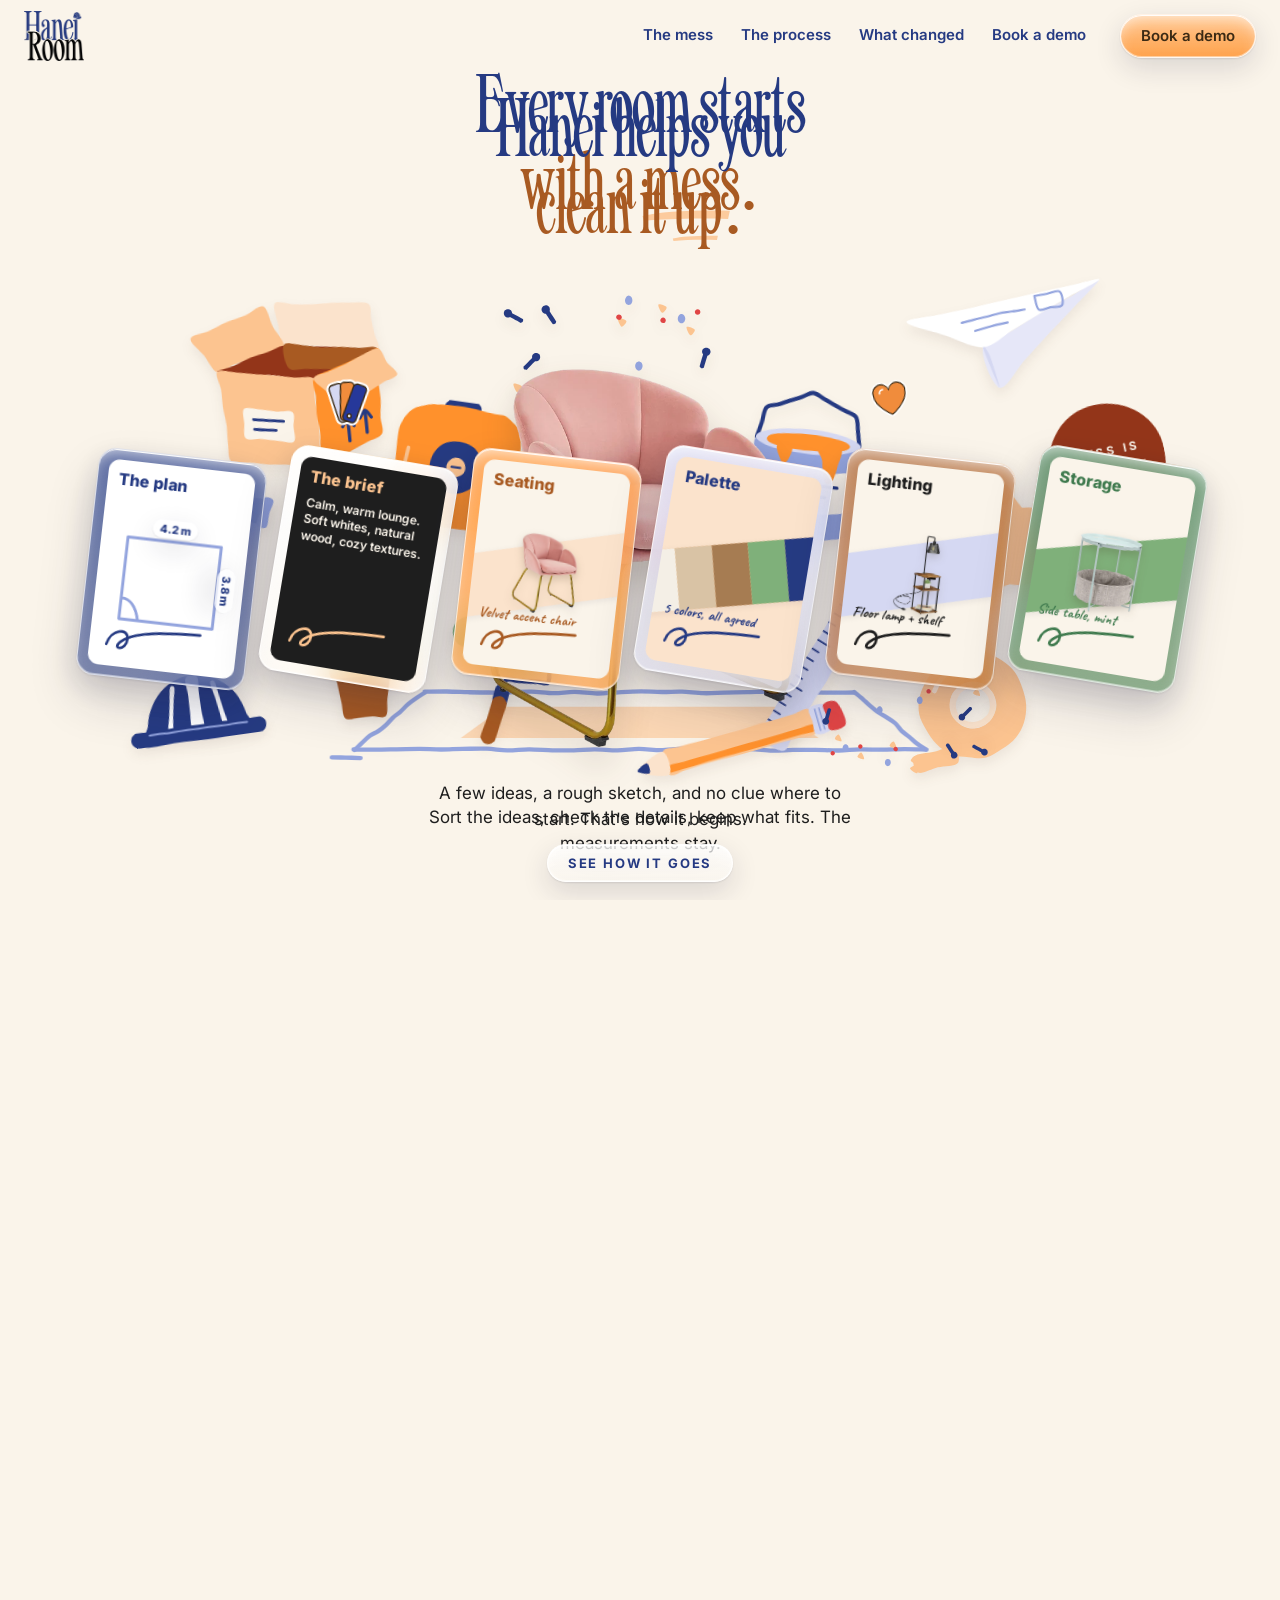
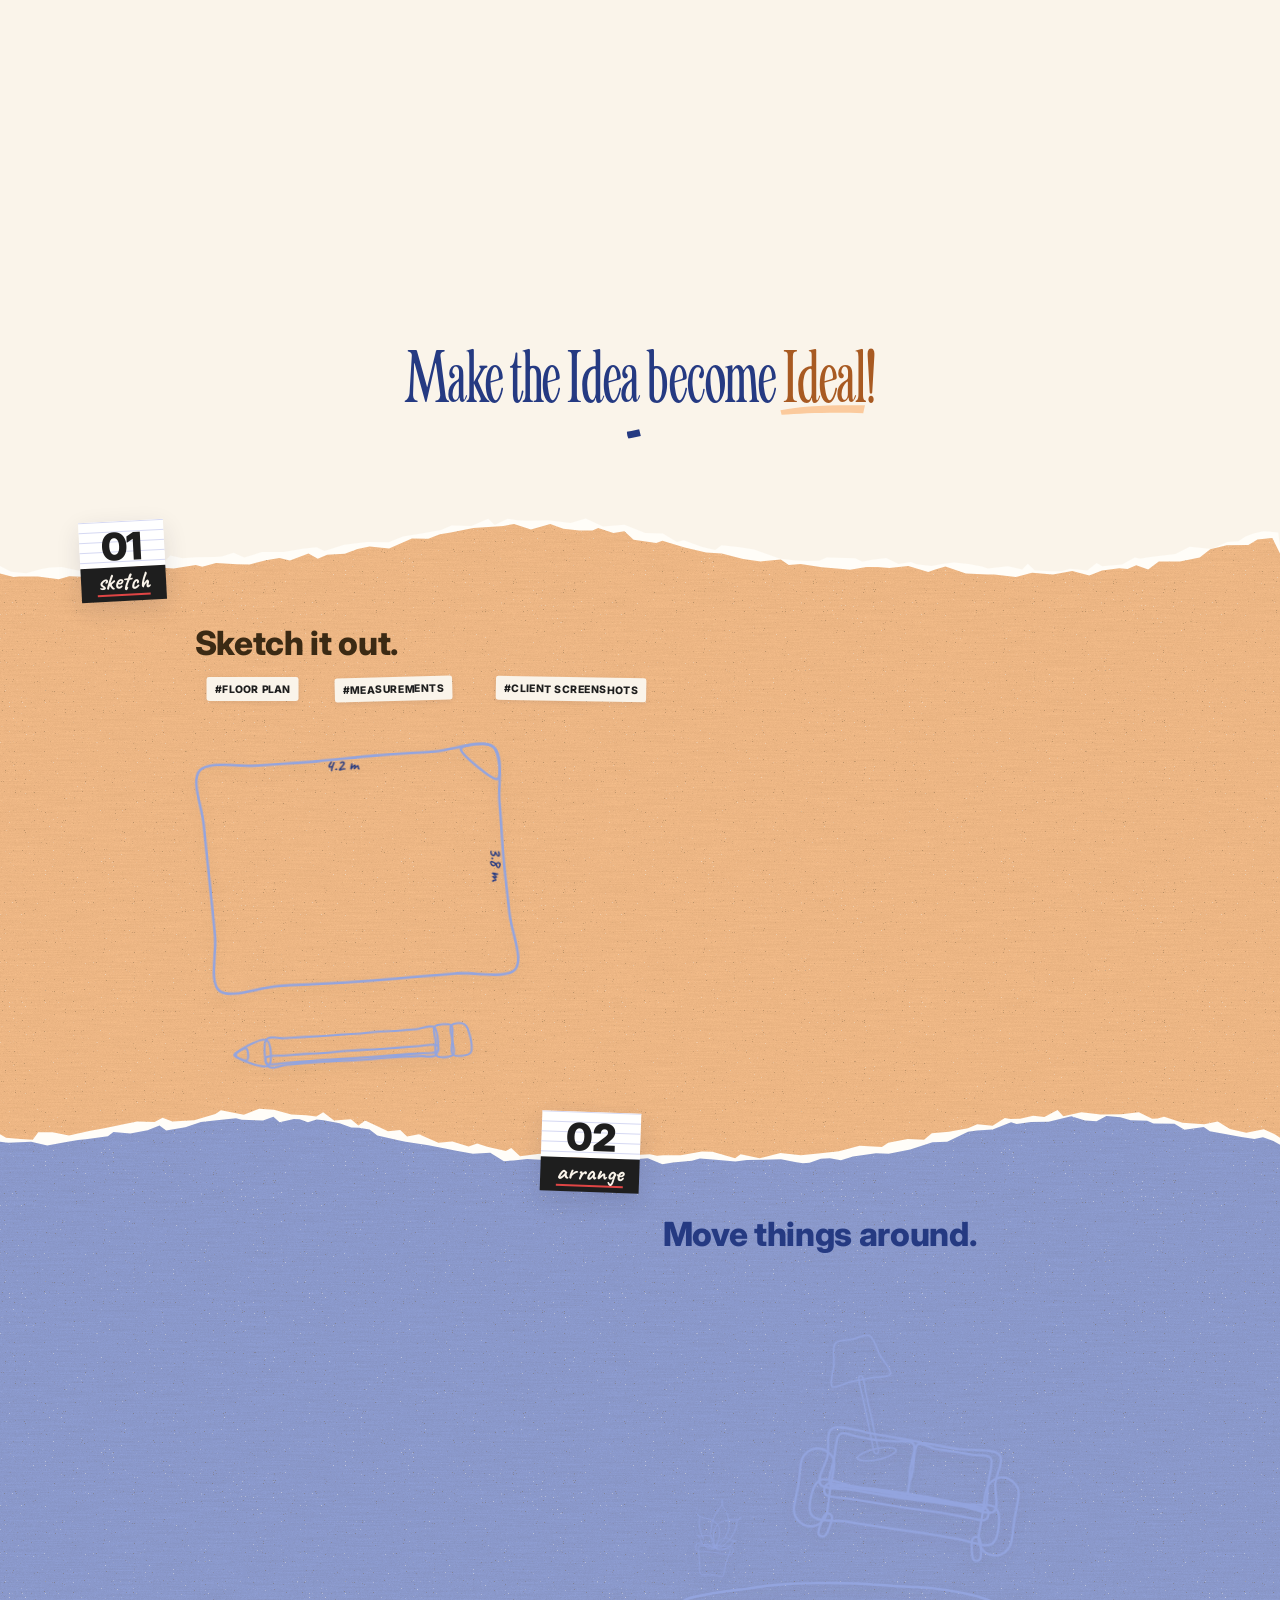
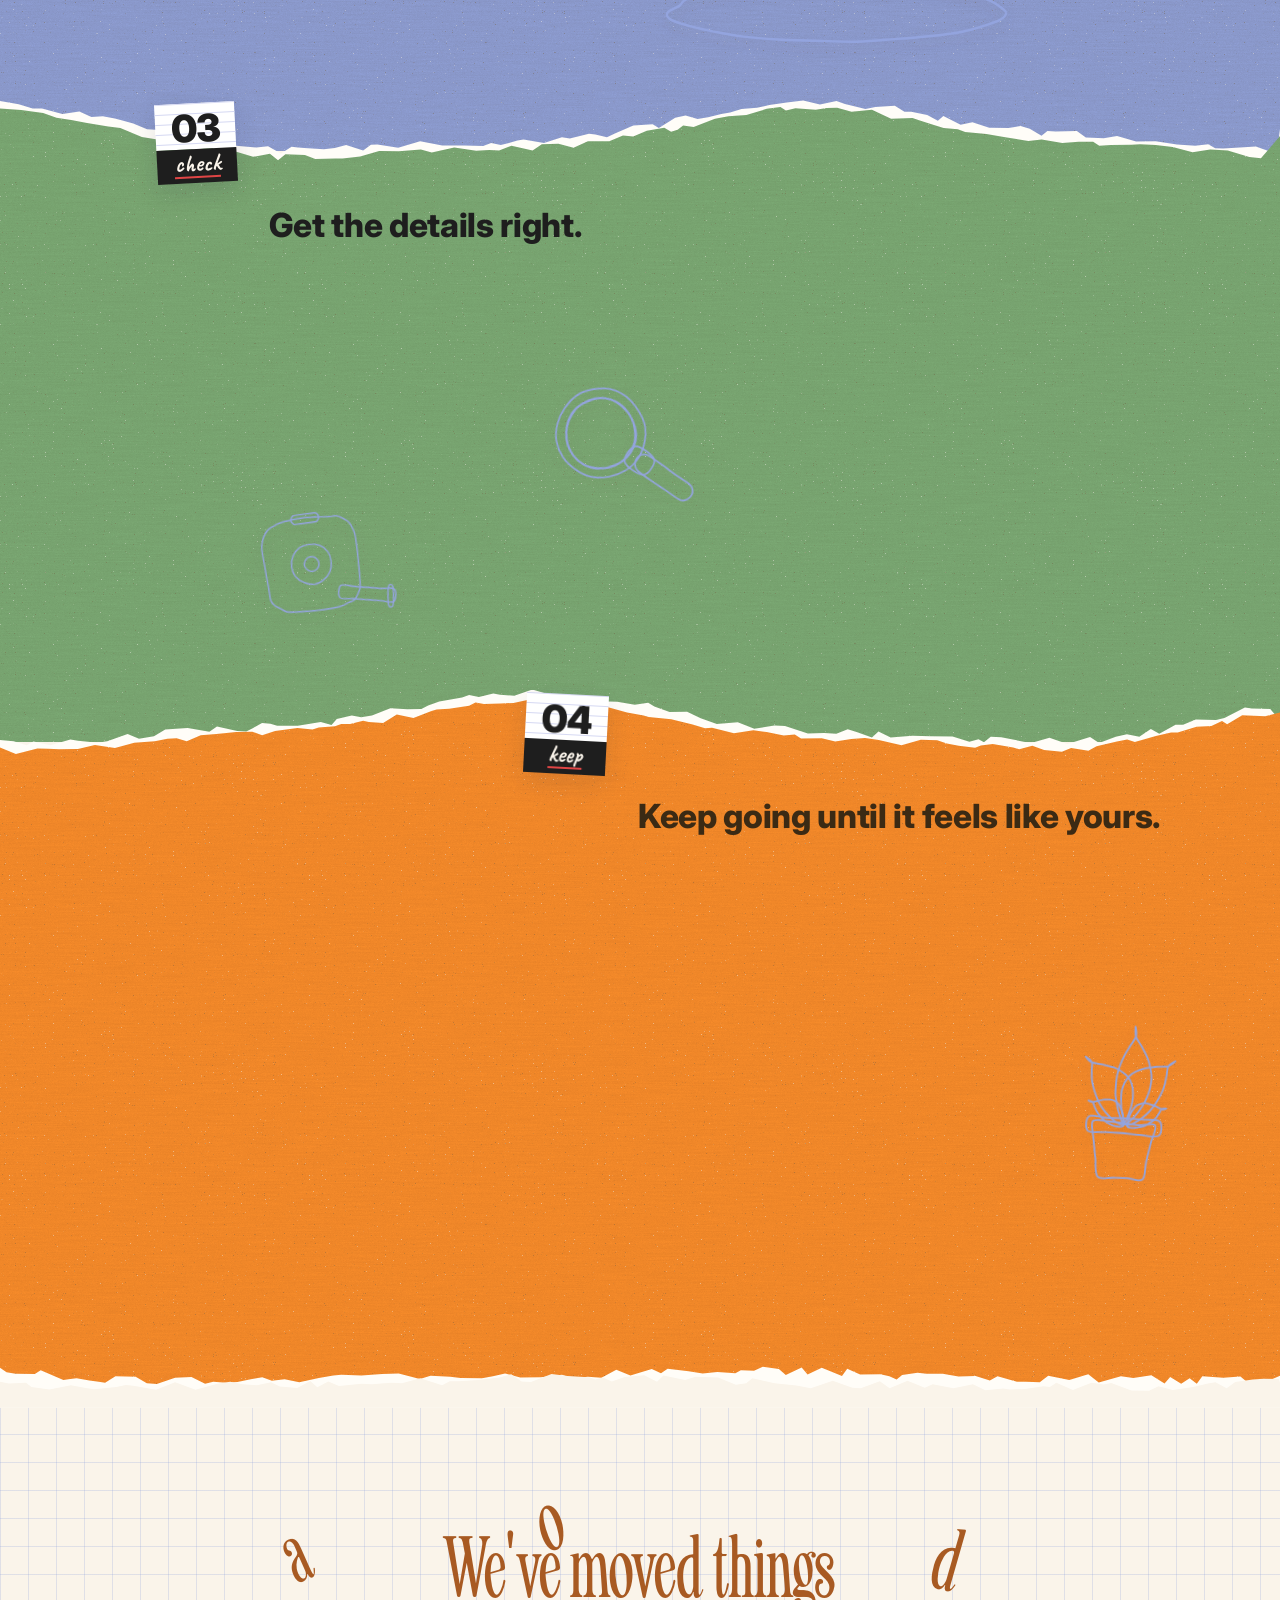
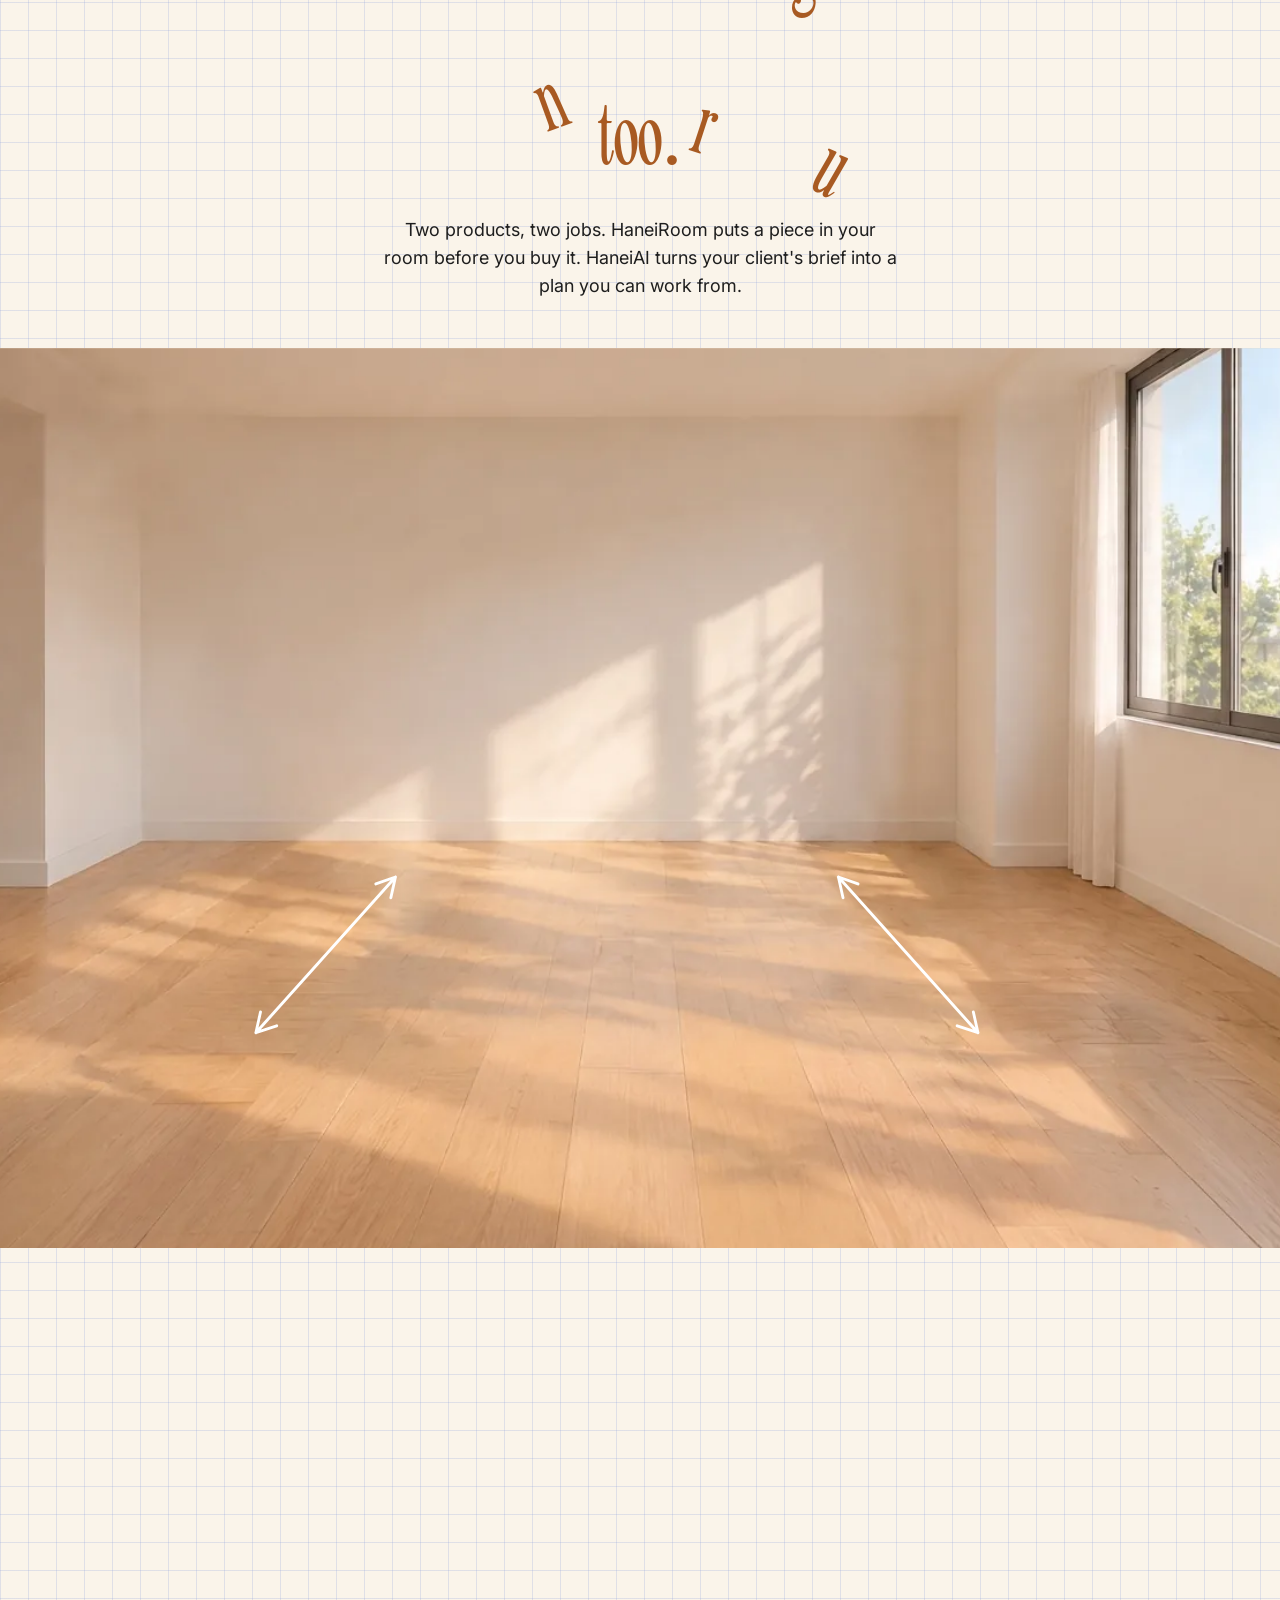
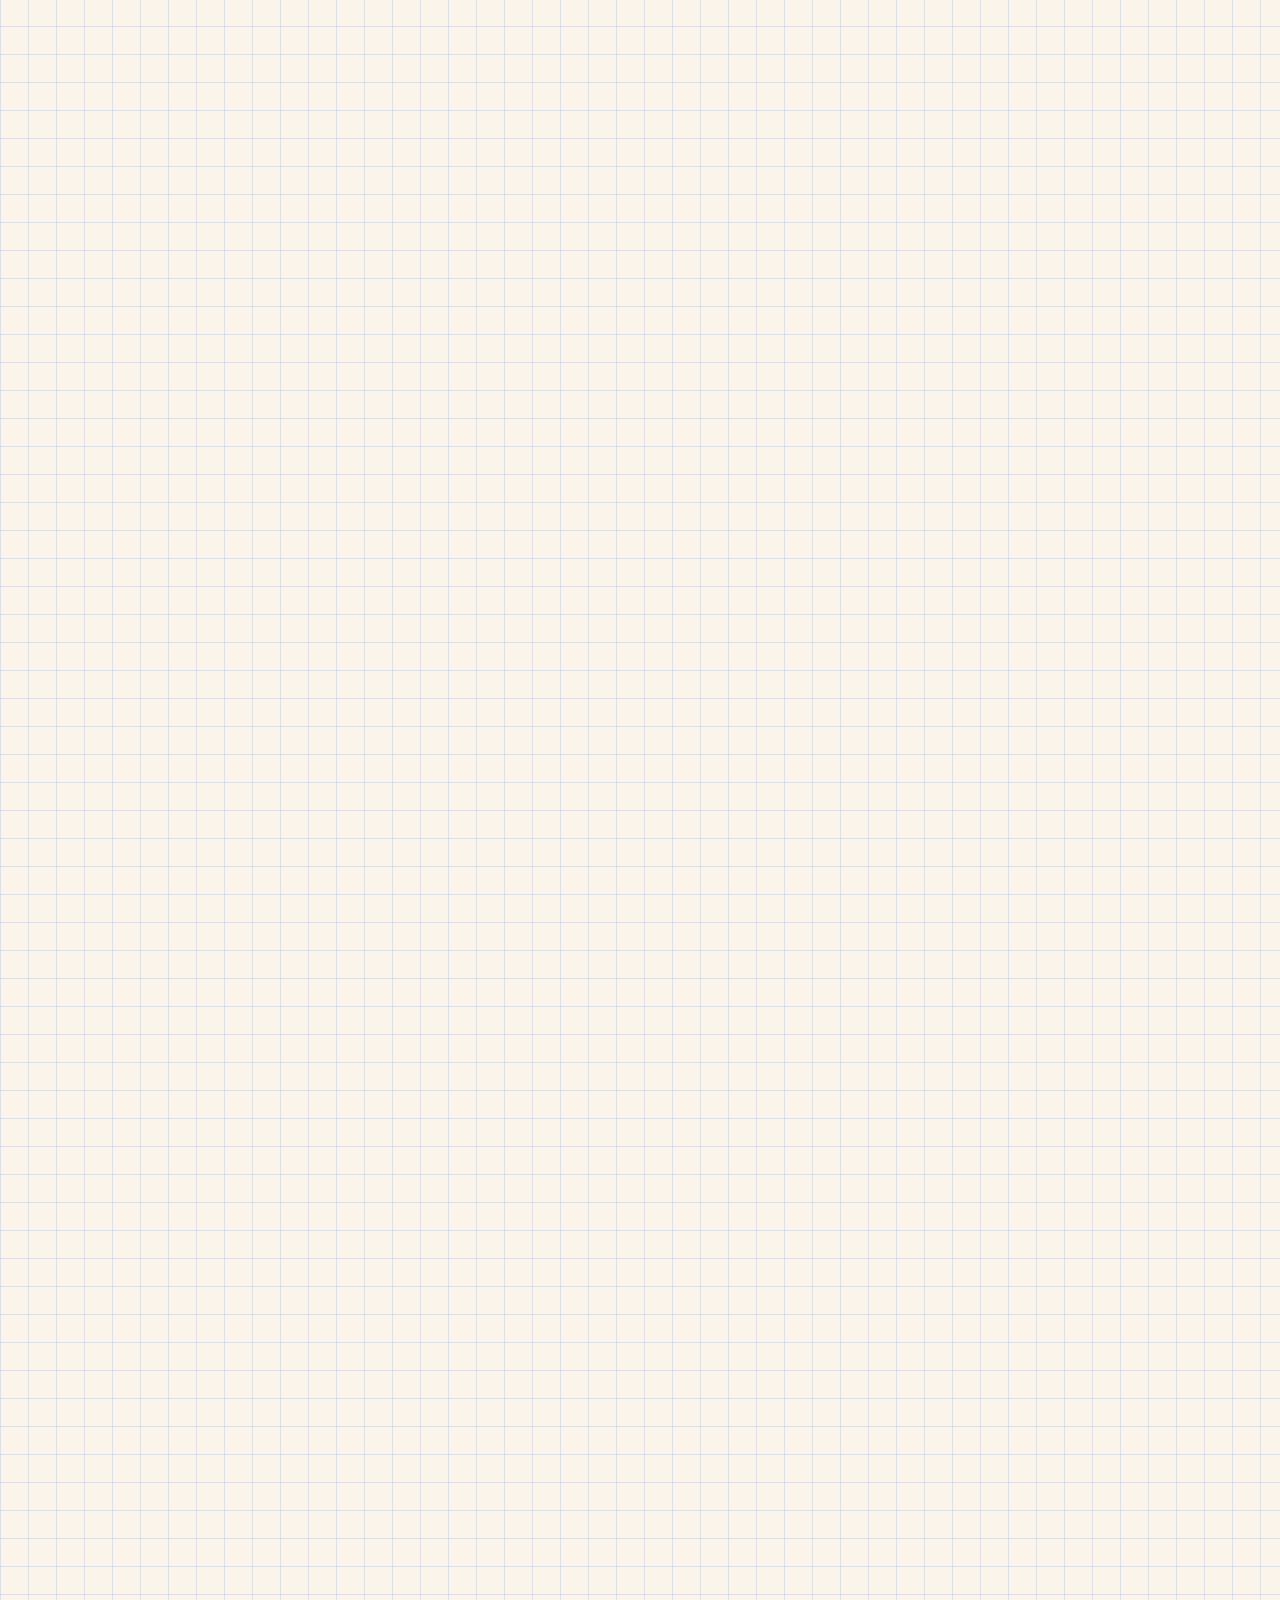
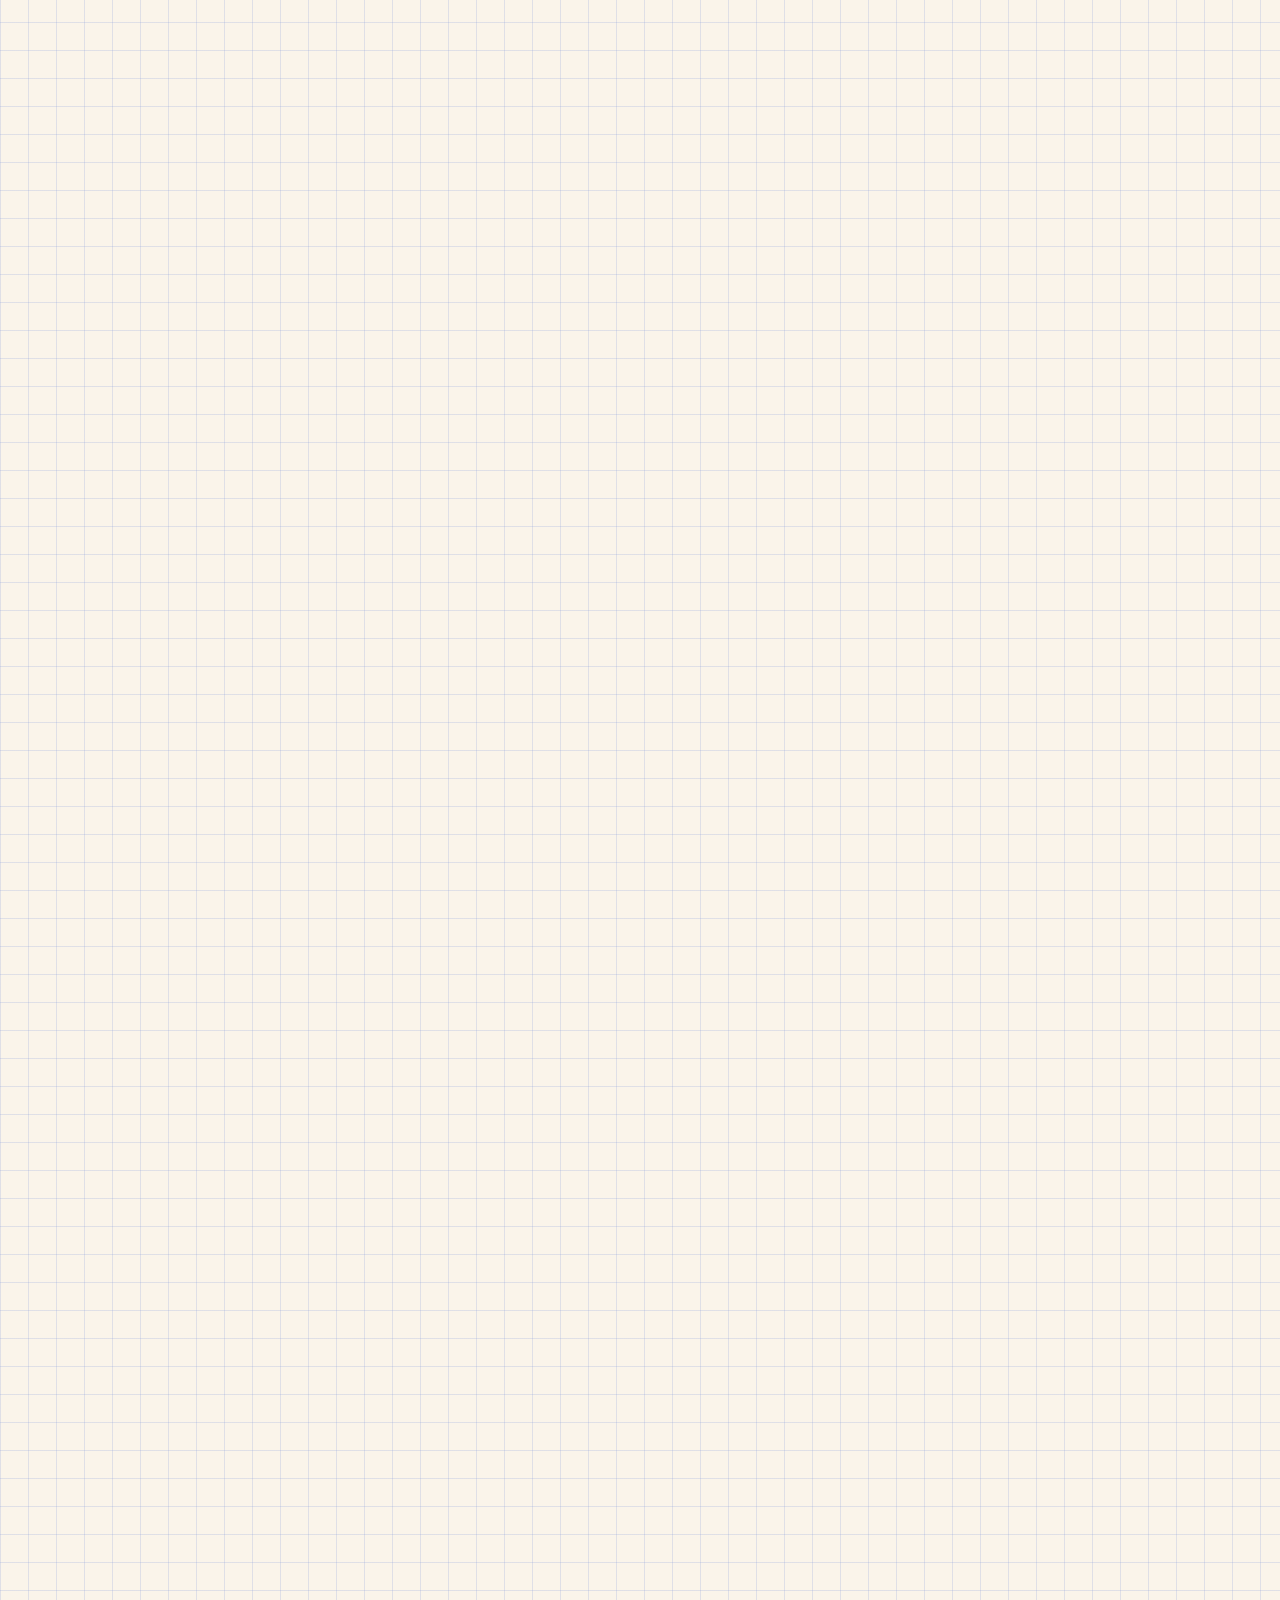
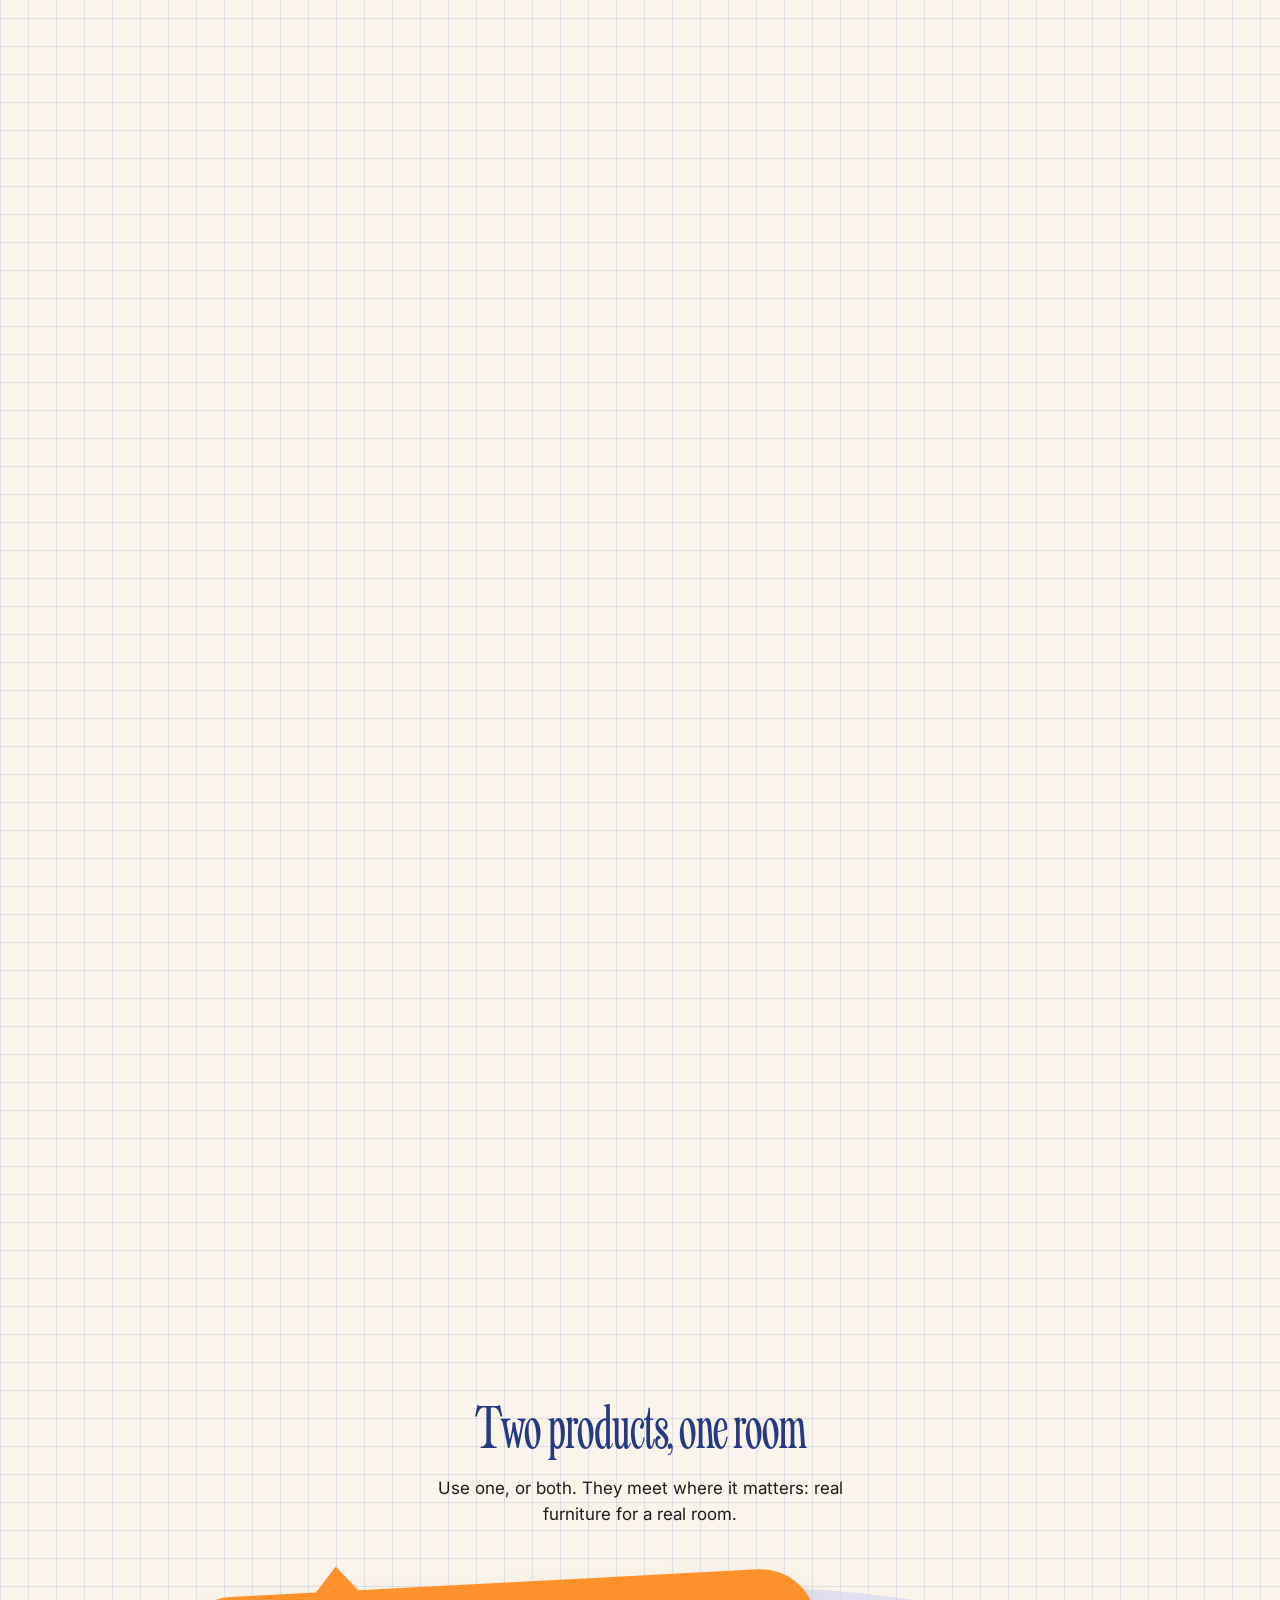
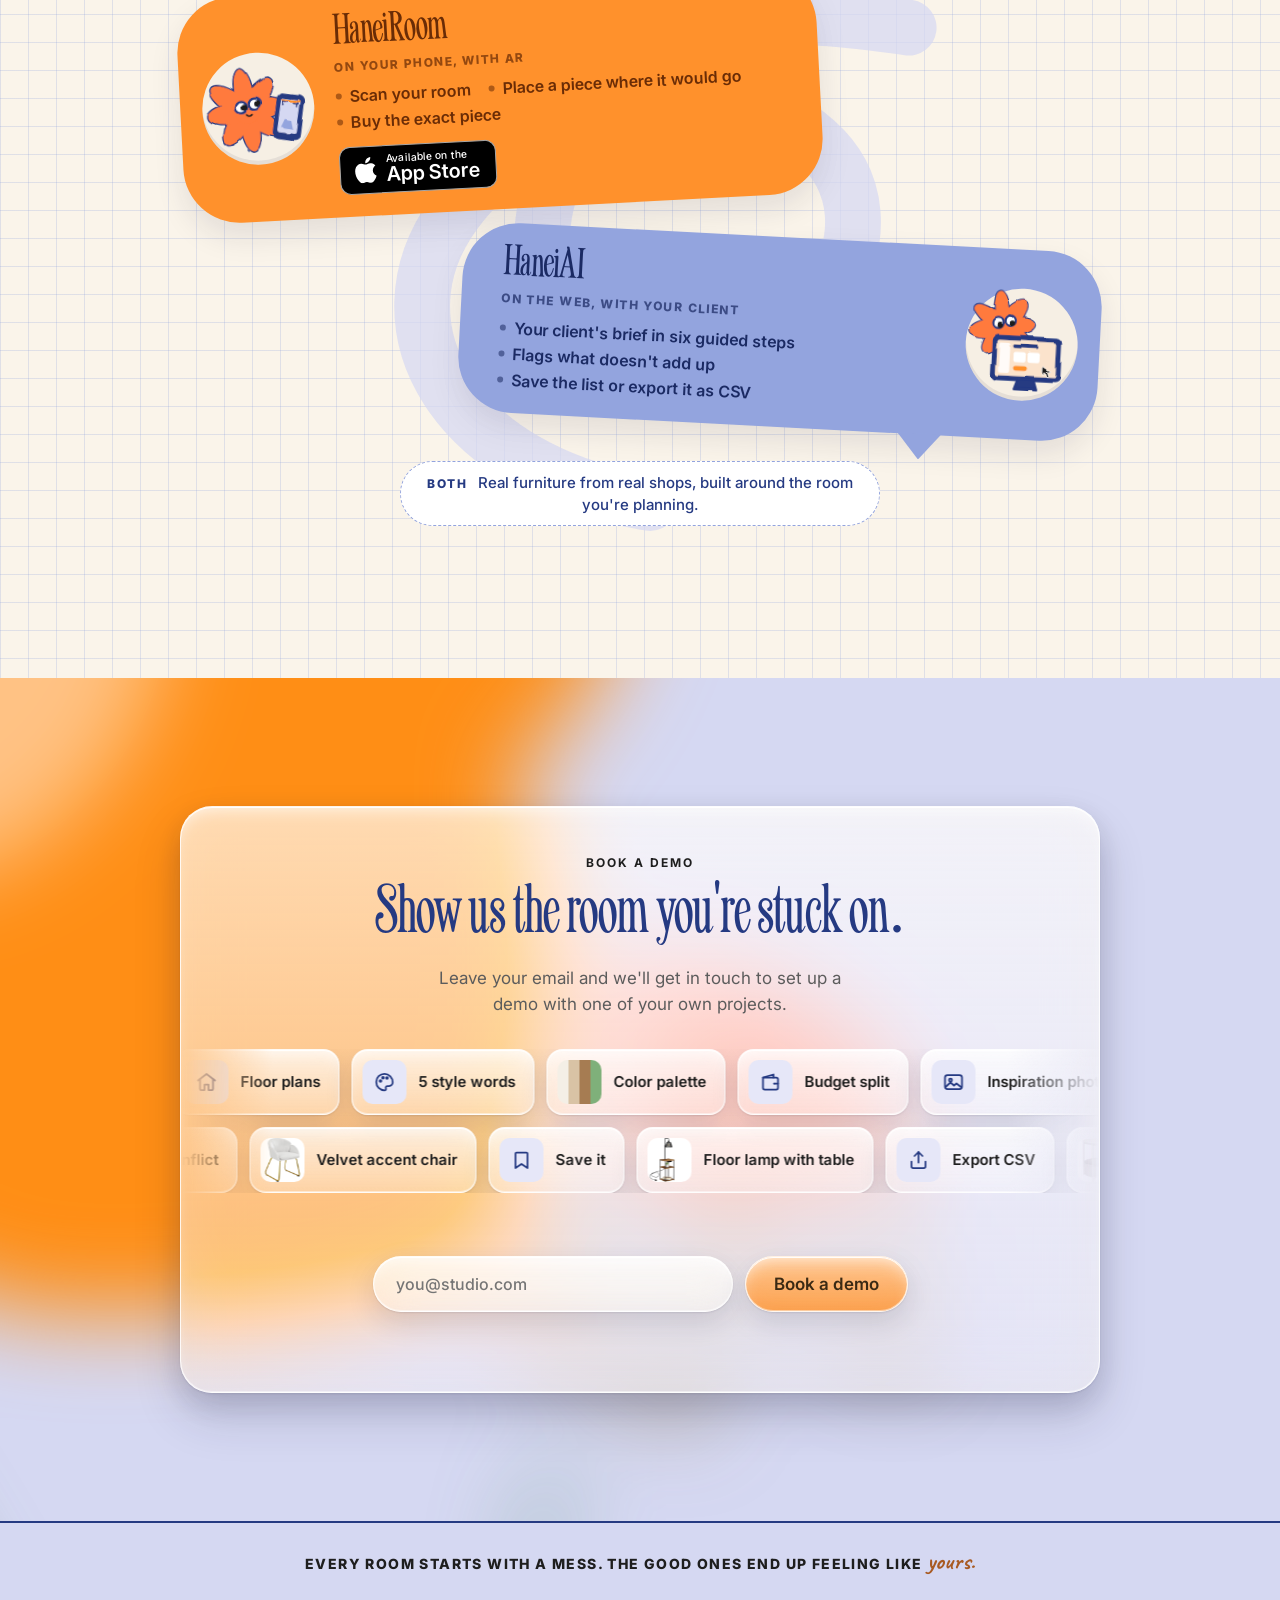
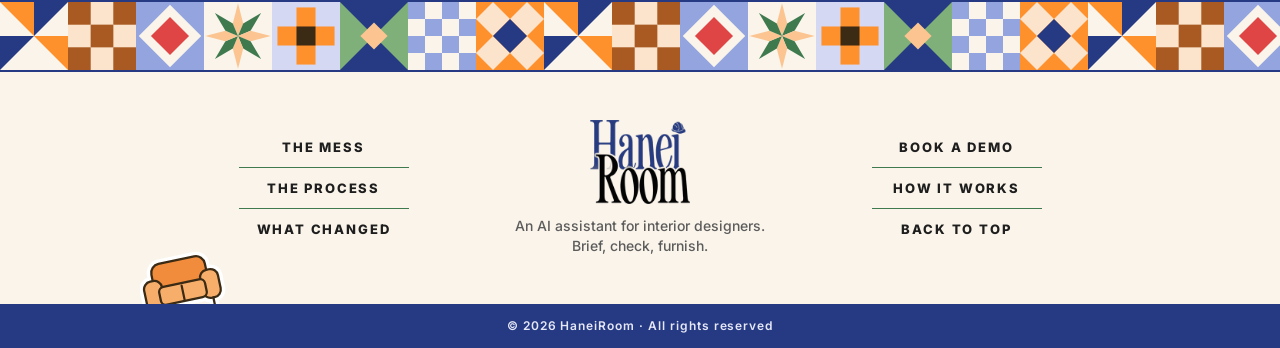
==== commit aa91e0d5: "Link HaneiRoom to its App Store listing Co-Authored-By: Claude Opus 5.5 <noreply@anthropic.com>" ====
--- a/index.html
+++ b/index.html
@@ -457,6 +457,10 @@
           <p class="bub__name">HaneiRoom</p>
           <p class="bub__where">On your phone, with AR</p>
           <ul><li>Scan your room</li><li>Place a piece where it would go</li><li>Buy the exact piece</li></ul>
+          <a class="appstore" href="https://apps.apple.com/app/haneiroom/id6752036173" target="_blank" rel="noopener" aria-label="Try HaneiRoom, available on the App Store">
+            <svg viewBox="0 0 24 24" aria-hidden="true" focusable="false"><path d="M12.152 6.896c-.948 0-2.415-1.078-3.96-1.04-2.04.027-3.91 1.183-4.961 3.014-2.117 3.675-.546 9.103 1.519 12.09 1.013 1.454 2.208 3.09 3.792 3.039 1.52-.065 2.09-.987 3.935-.987 1.831 0 2.35.987 3.96.948 1.637-.026 2.676-1.48 3.676-2.948 1.156-1.688 1.636-3.325 1.662-3.415-.039-.013-3.182-1.221-3.22-4.857-.026-3.04 2.48-4.494 2.597-4.559-1.429-2.09-3.623-2.324-4.39-2.376-2-.156-3.675 1.09-4.61 1.09zM15.53 3.83c.843-1.012 1.4-2.427 1.245-3.83-1.207.052-2.662.805-3.532 1.818-.78.896-1.454 2.338-1.273 3.714 1.338.104 2.715-.688 3.559-1.701"/></svg>
+            <span><small>Available on the</small>App Store</span>
+          </a>
         </div>
       </div>
       <div class="bub bub--web">
--- a/assets/css/landing.css
+++ b/assets/css/landing.css
@@ -709,6 +709,16 @@
 .bub ul { list-style: none; margin: 10px 0 0; padding: 0; display: flex; flex-wrap: wrap; gap: 4px 18px; }
 .bub li { position: relative; padding-left: 14px; font: 600 16px/22px var(--font-body); }
 .bub li::before { content: ""; position: absolute; left: 0; top: 8px; width: 6px; height: 6px; border-radius: 50%; background: currentColor; opacity: .55; }
+/* App Store badge, drawn like Apple's: black, white logo, two lines */
+.appstore {
+  display: inline-flex; align-items: center; gap: 8px; margin-top: 14px; padding: 7px 16px 7px 12px; border-radius: 11px;
+  background: #000; border: 1px solid #a6a6a6; color: #fff; text-decoration: none; transition: translate .2s, box-shadow .2s;
+}
+.appstore:hover { translate: 0 -2px; box-shadow: 0 8px 18px rgba(30, 30, 60, .25); }
+.appstore:focus-visible { outline: 2px solid var(--navy-700); outline-offset: 3px; }
+.appstore svg { width: 26px; height: 26px; fill: currentColor; flex: none; }
+.appstore span { display: grid; font: 600 20px/1.05 -apple-system, "SF Pro Display", "Helvetica Neue", Inter, sans-serif; letter-spacing: -.01em; }
+.appstore small { font-size: 10.5px; font-weight: 500; letter-spacing: .01em; }
 .duo__both {
   position: relative; justify-self: center; max-width: 480px; margin-top: 6px; padding: 10px 20px; border-radius: var(--radius-pill); text-align: center;
   background: var(--white); border: 1.5px dashed var(--navy-300); color: var(--navy-700); font: 500 15px/21px var(--font-body); opacity: calc(var(--v) * 2 - 1);
@@ -943,5 +953,8 @@
   .bub ul { flex-direction: column; gap: 2px; margin-top: 8px; }
   .bub li { font-size: 14px; line-height: 19px; }
   .bub li::before { top: 7px; }
+  .appstore { margin-top: 12px; padding: 6px 14px 6px 10px; }
+  .appstore svg { width: 22px; height: 22px; }
+  .appstore span { font-size: 17px; }
   .duo__both { font-size: 14px; line-height: 20px; padding: 10px 16px; border-radius: 22px; }
 }
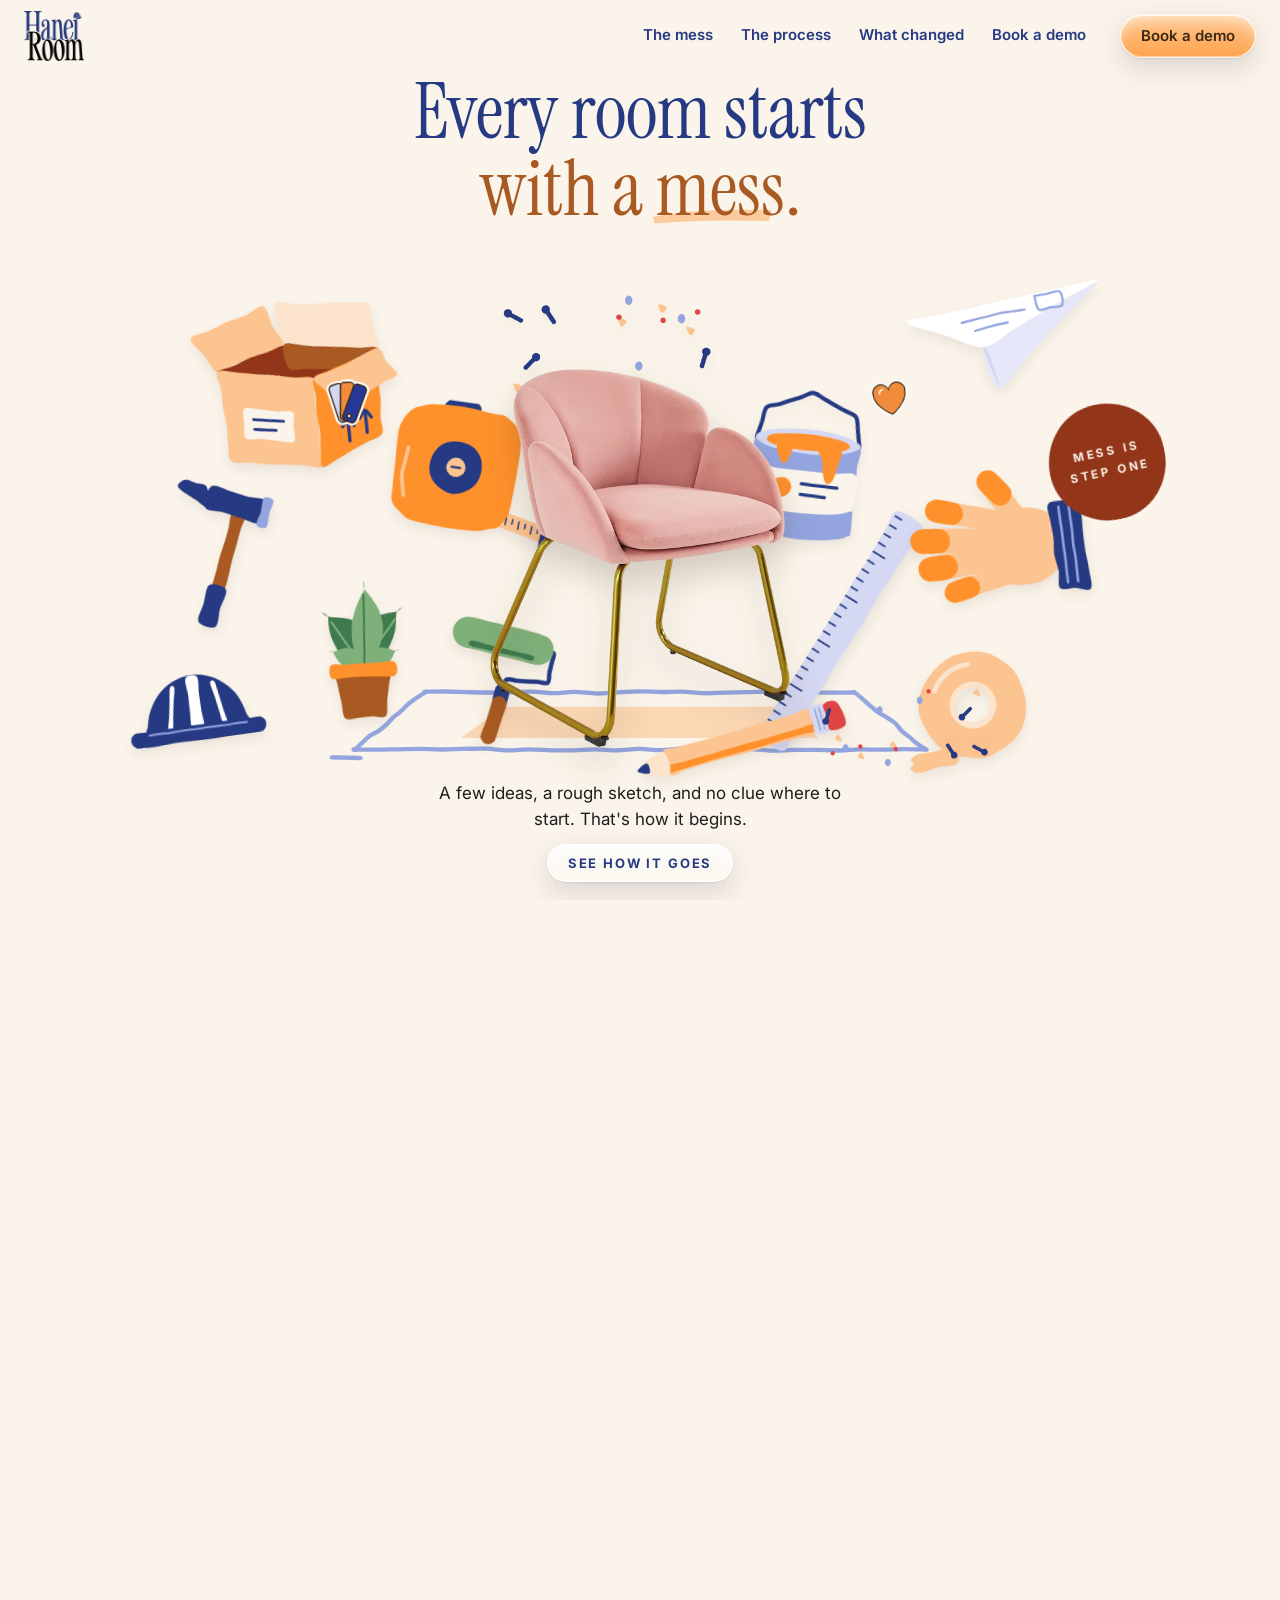
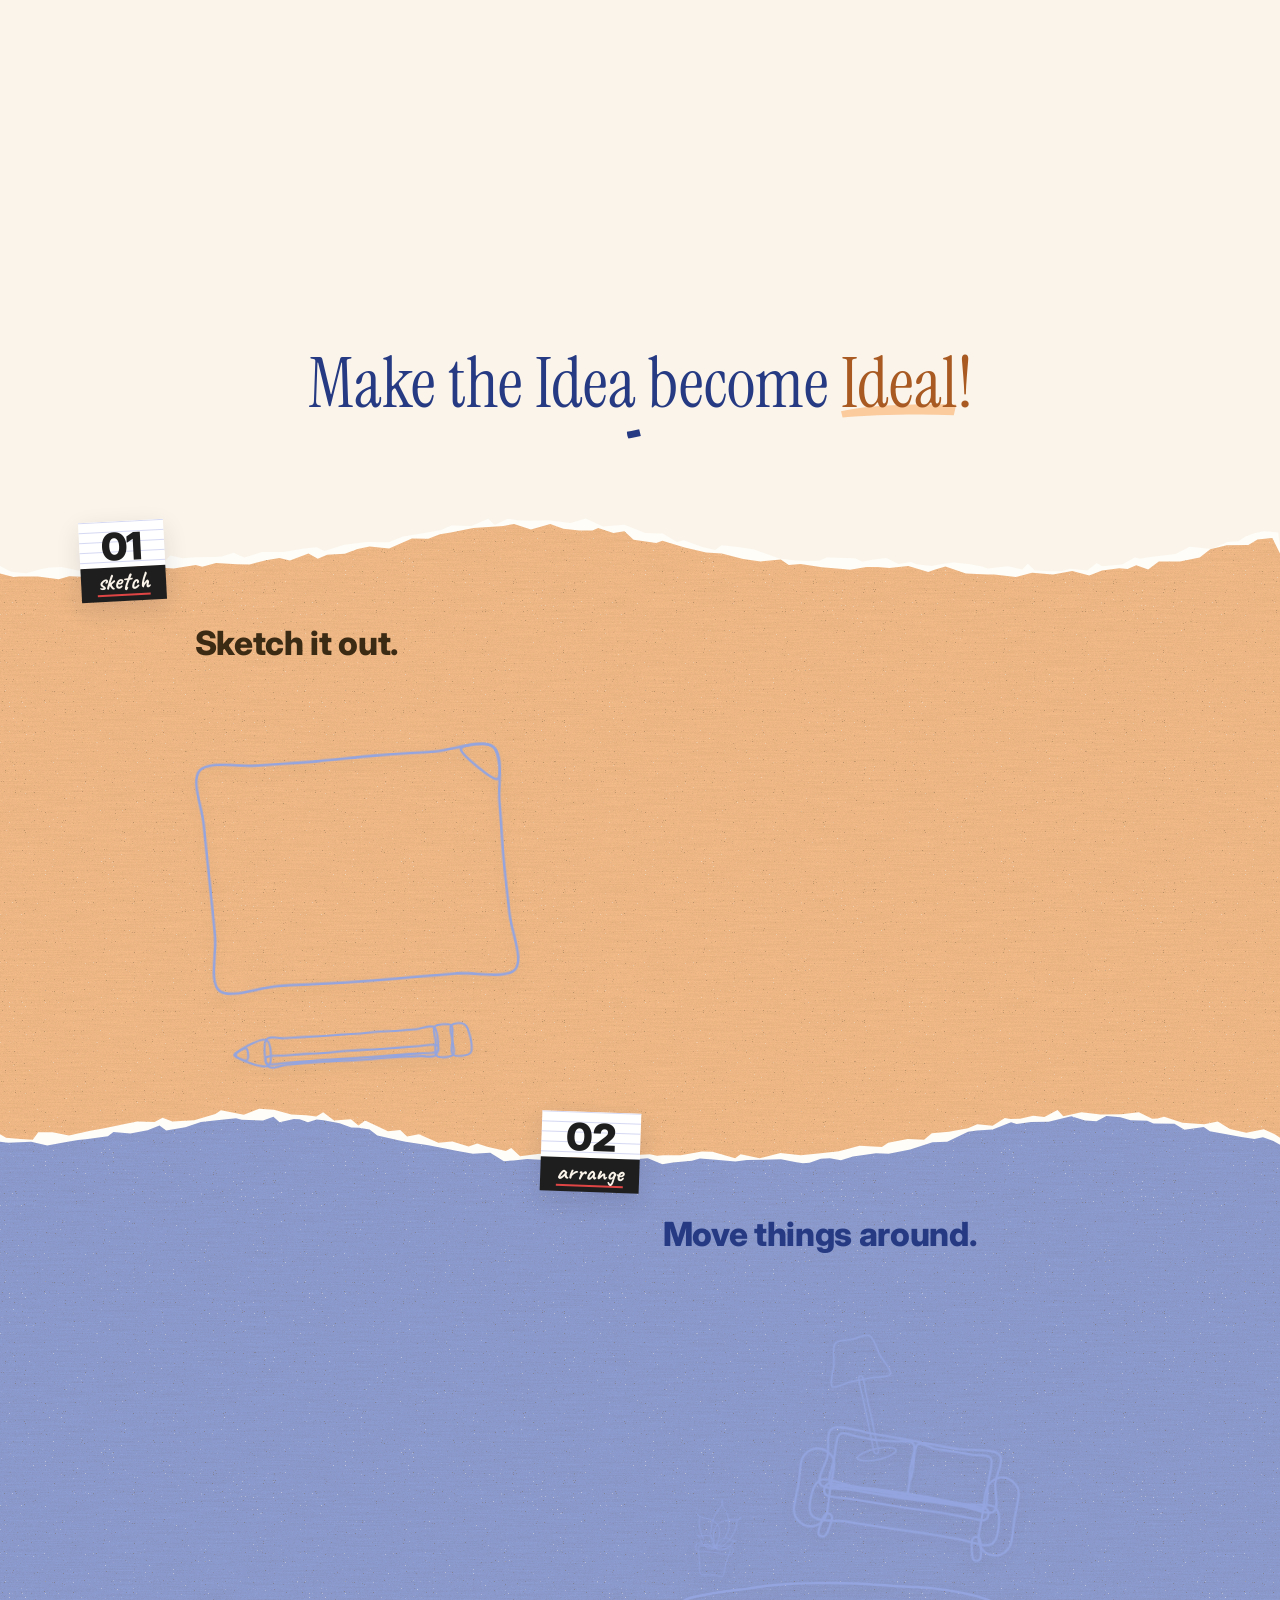
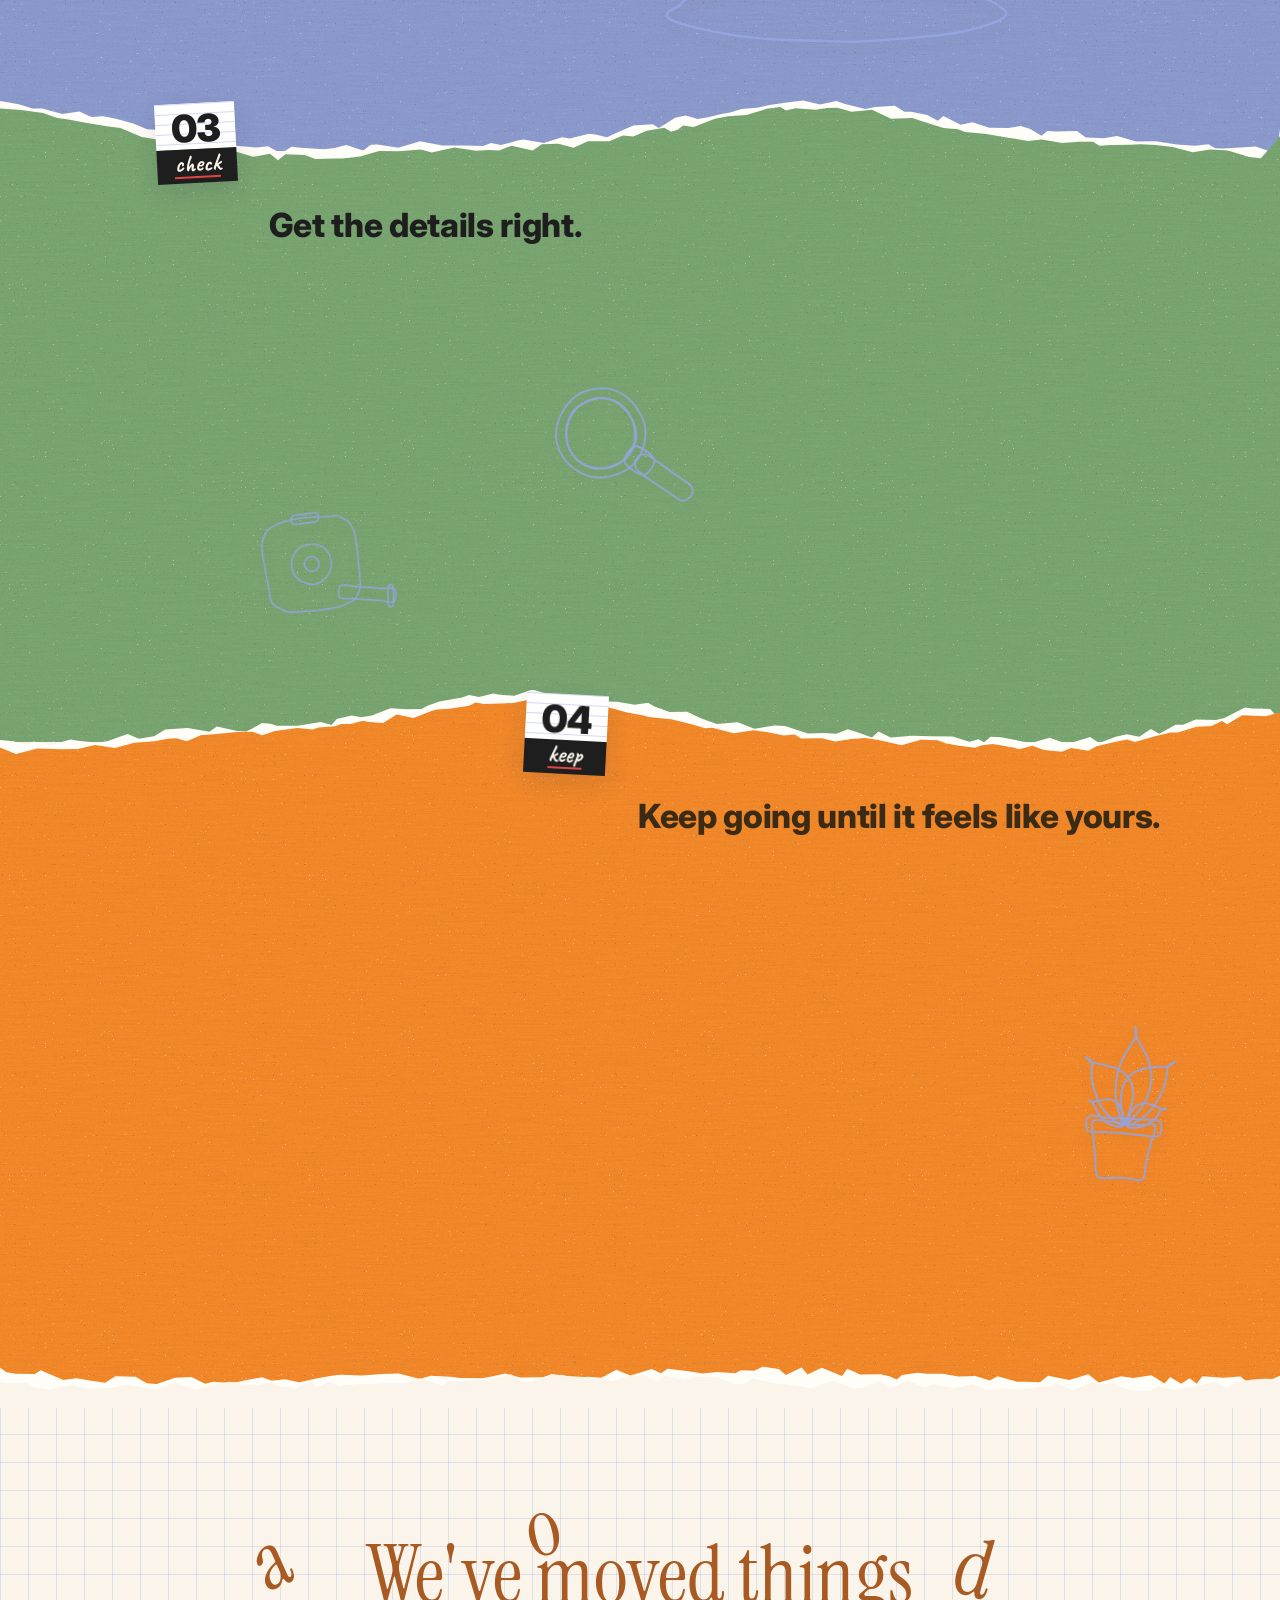
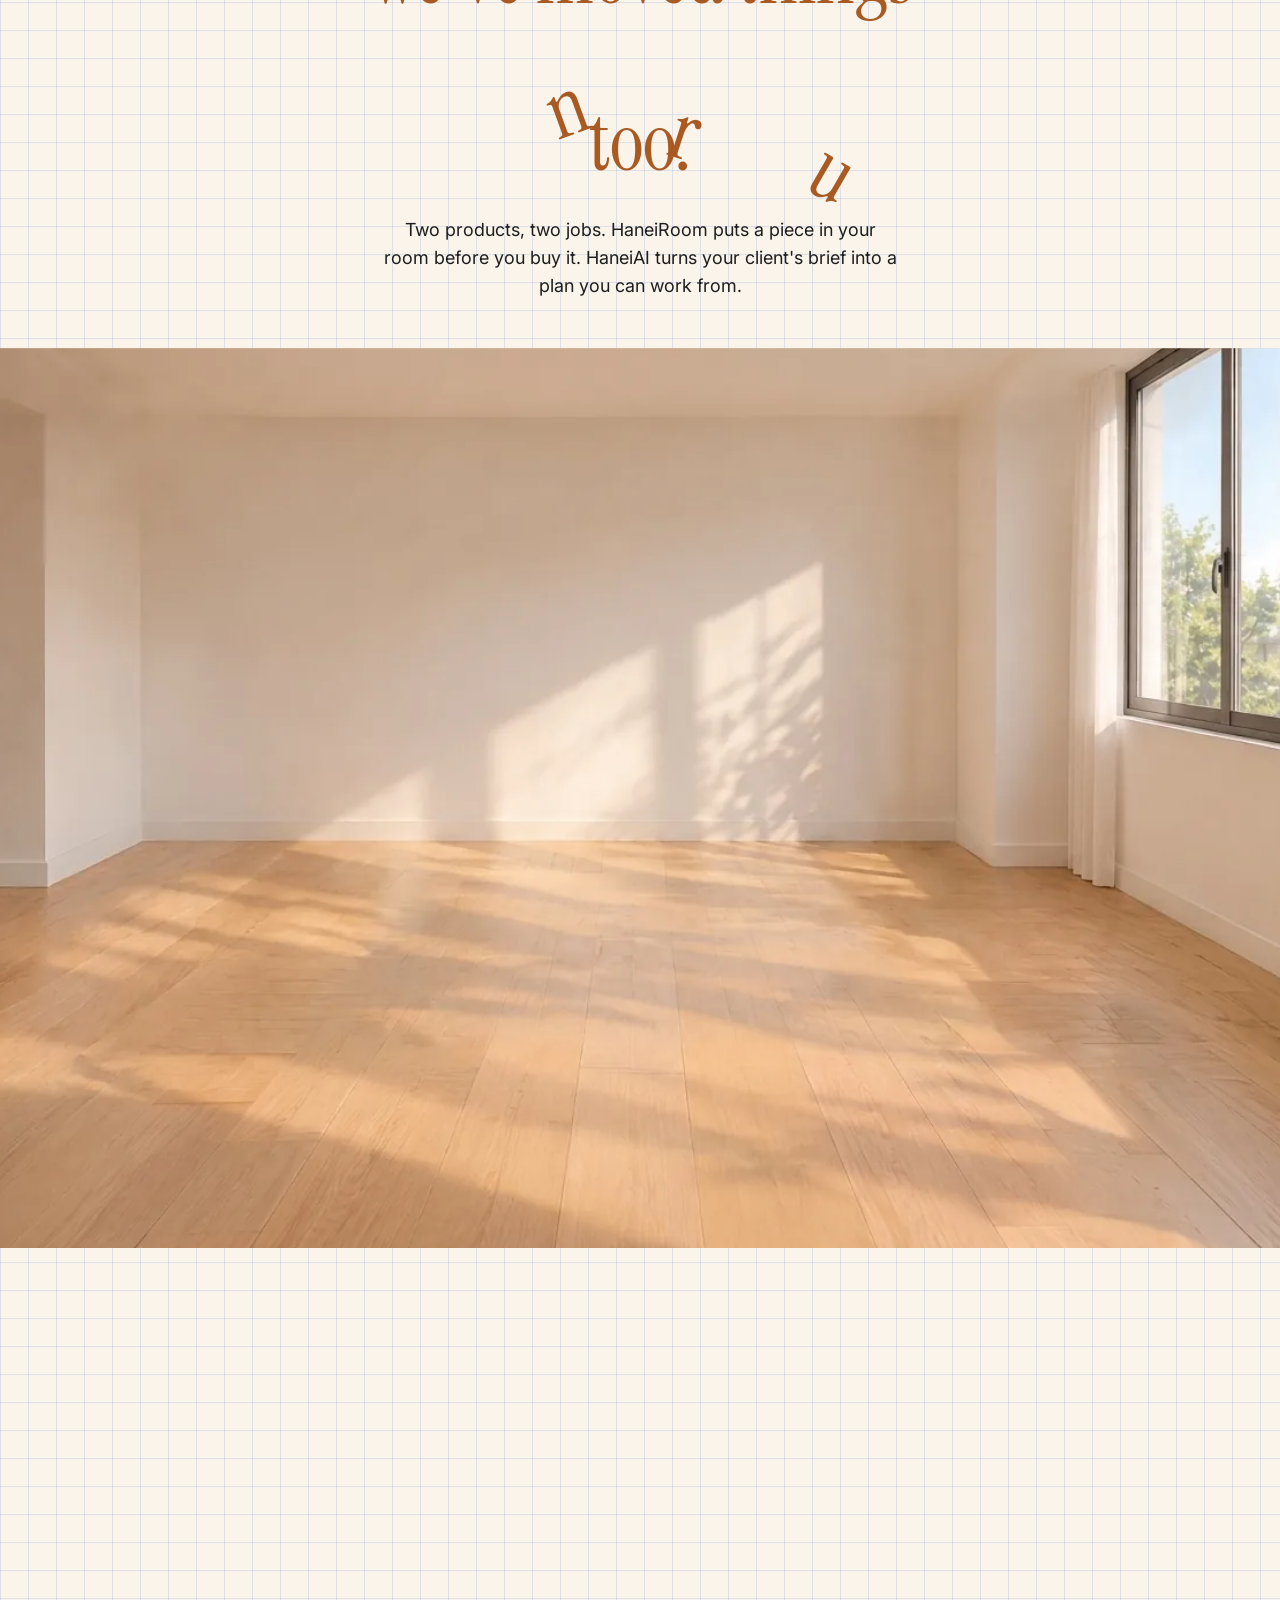
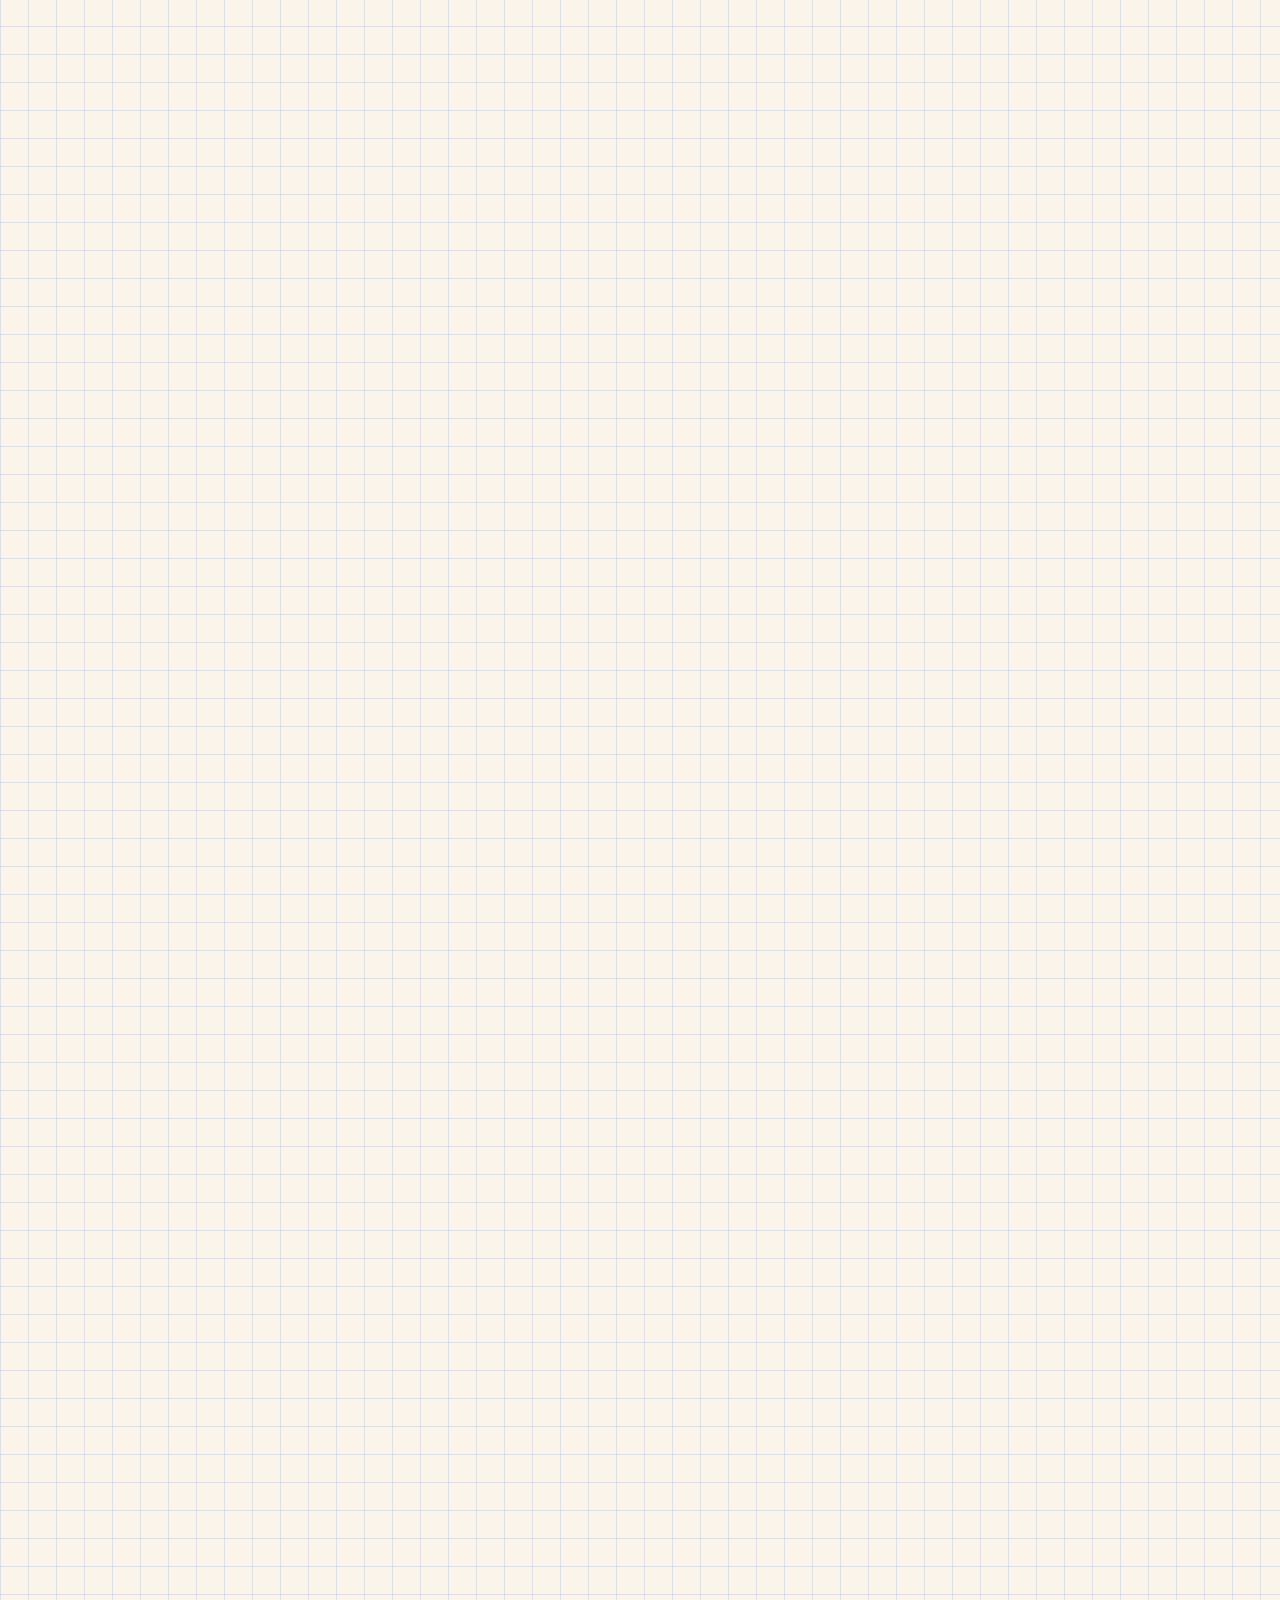
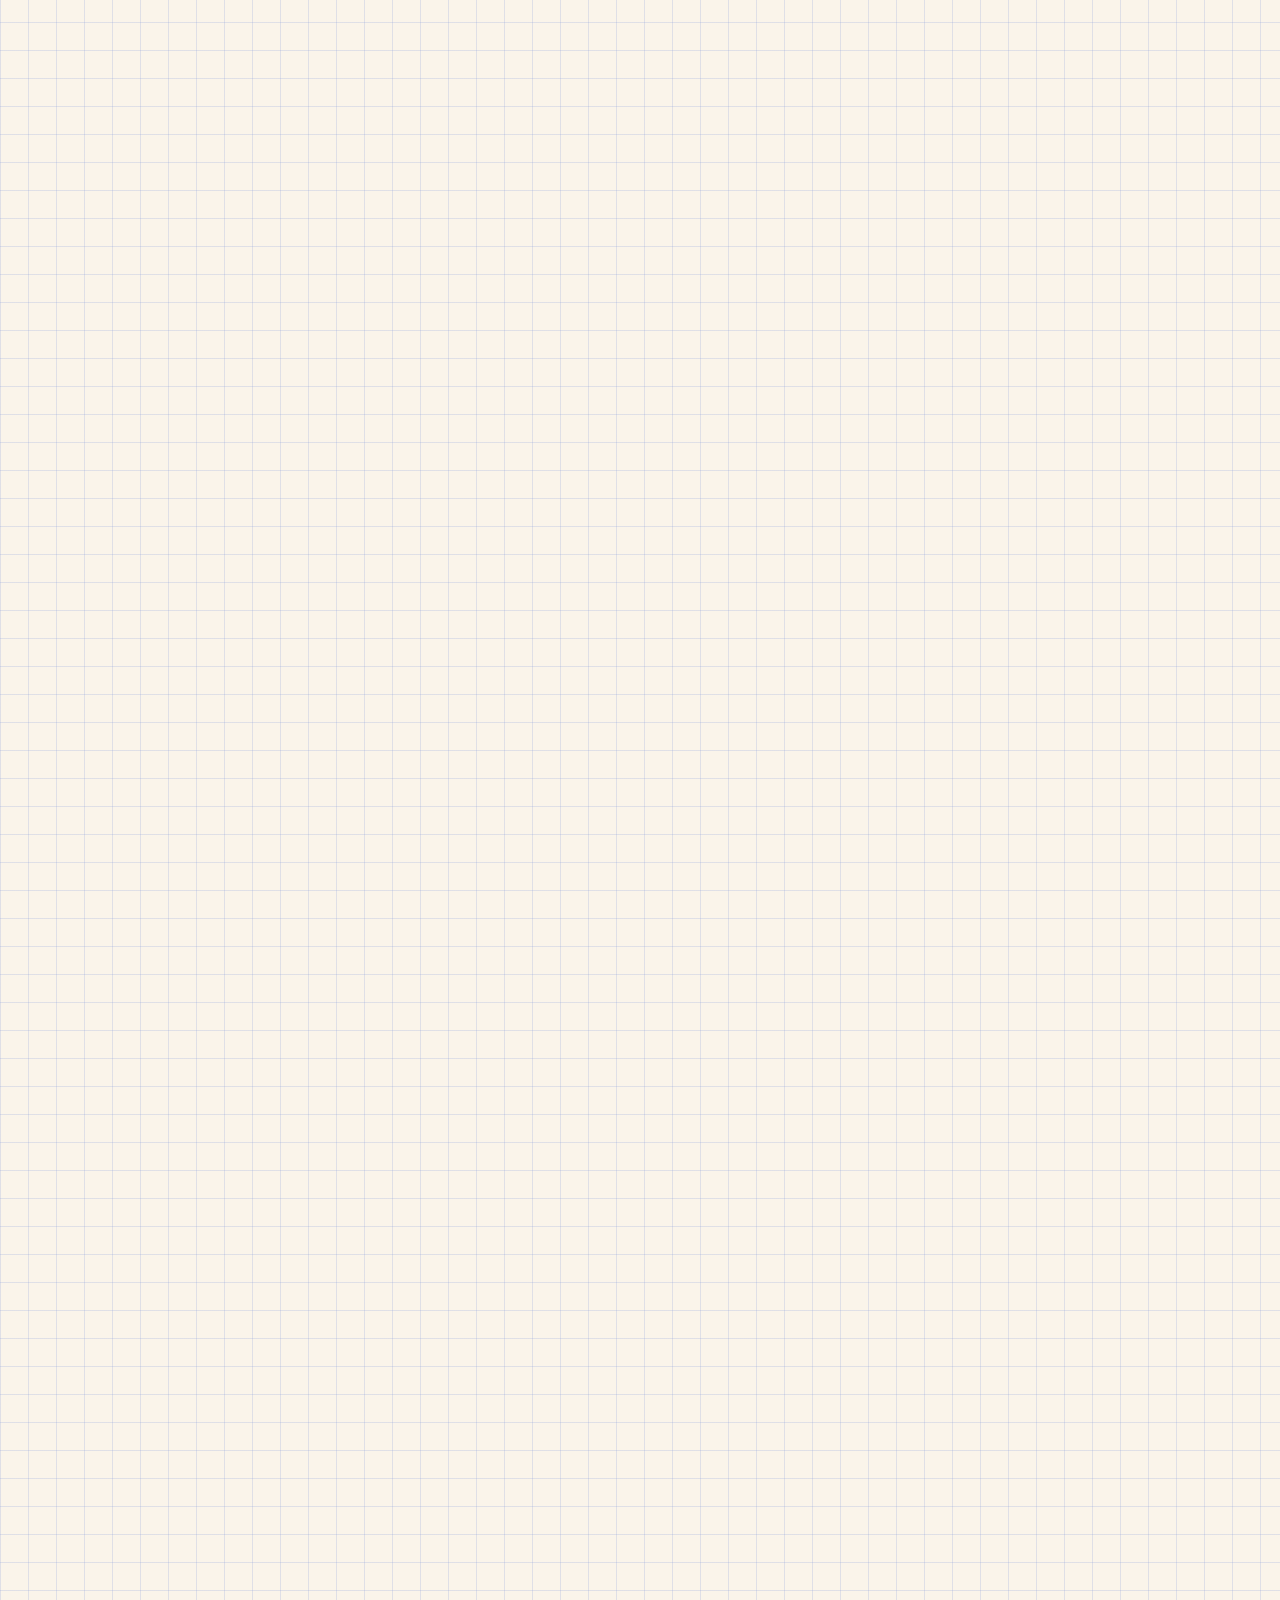
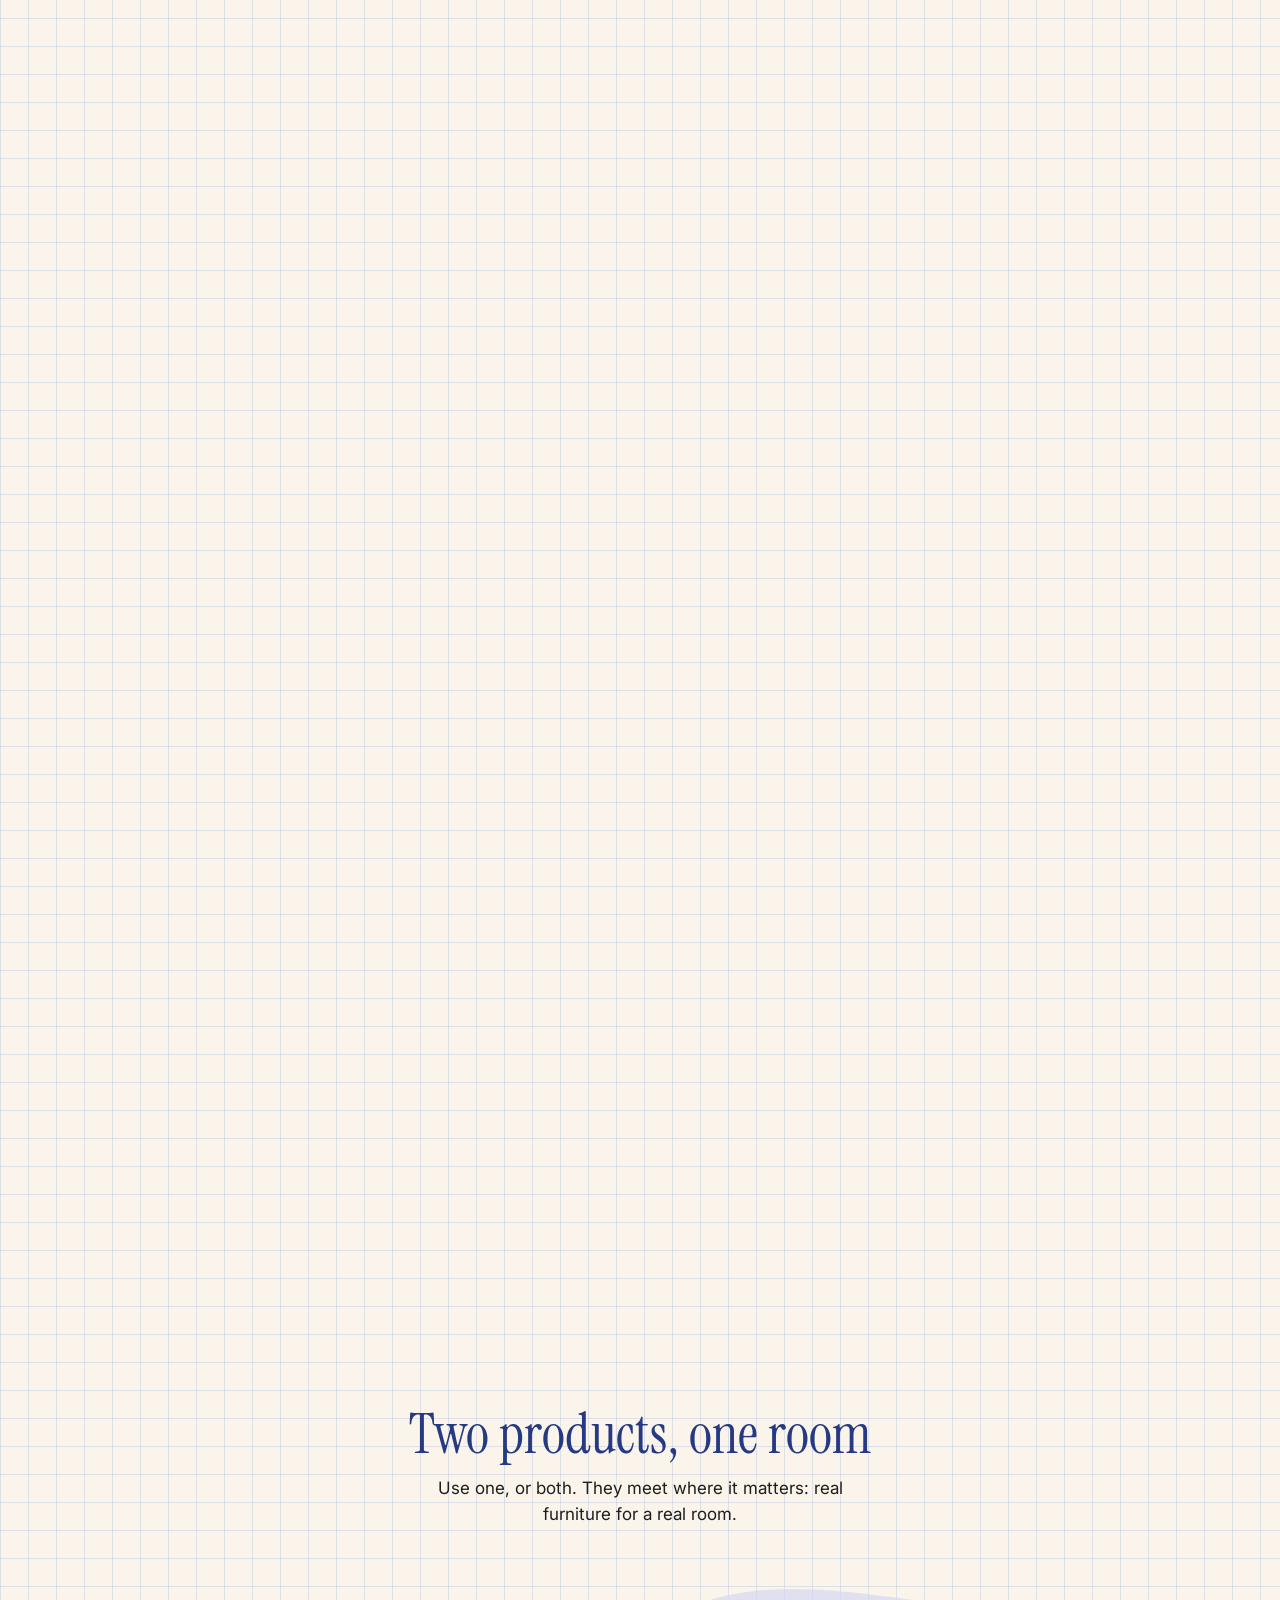
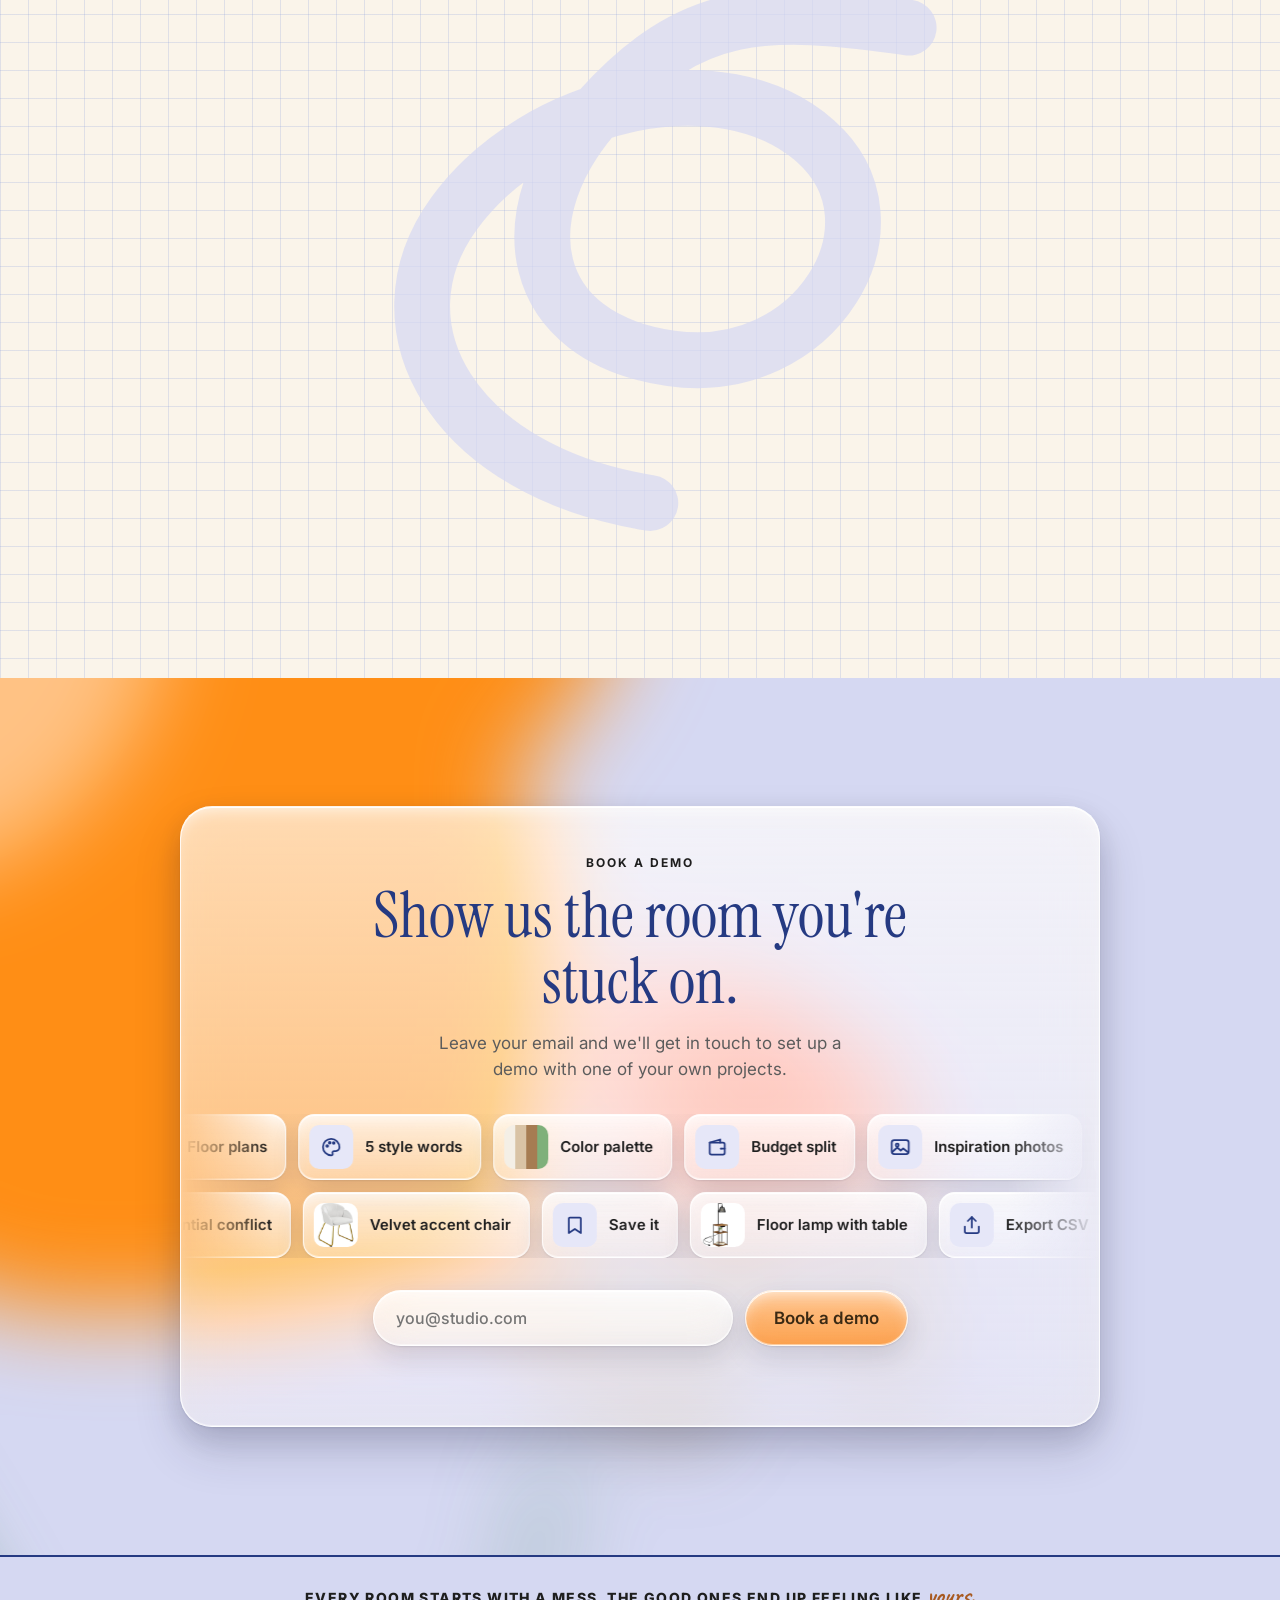
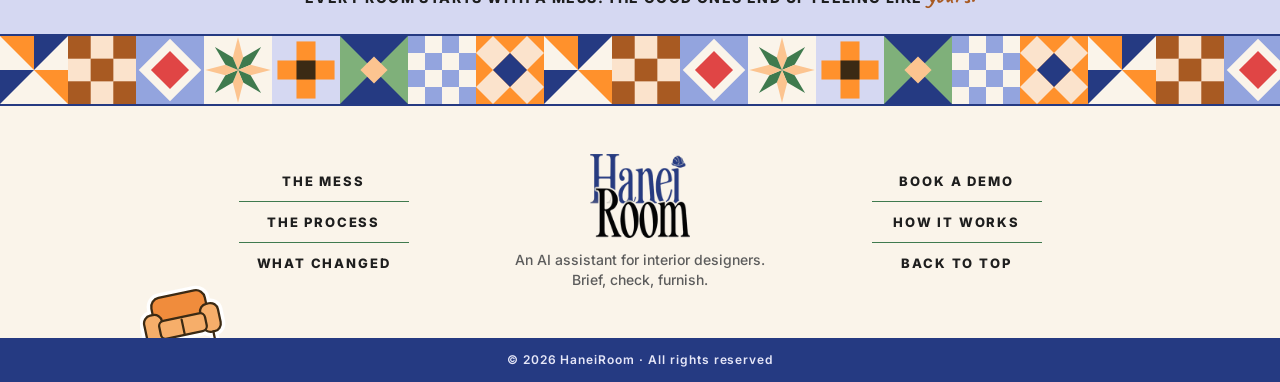
==== commit 18a17fec: "Set titles in Instrument Serif instead of Trovical Calm Instrument Serif is OFL-licensed, so the fre" ====
--- a/index.html
+++ b/index.html
@@ -21,7 +21,7 @@
   <link rel="preconnect" href="https://fonts.googleapis.com">
   <link rel="preconnect" href="https://fonts.gstatic.com" crossorigin>
   <link href="https://fonts.googleapis.com/css2?family=Caveat:wght@700&family=Inter:wght@400;500;600;700;800&display=swap" rel="stylesheet">
-  <link rel="preload" href="design-system/fonts/trovical-calm-regular.otf" as="font" type="font/otf" crossorigin>
+  <link rel="preload" href="design-system/fonts/instrument-serif-regular.ttf" as="font" type="font/ttf" crossorigin>
   <link rel="stylesheet" href="design-system/tokens.css">
   <link rel="stylesheet" href="assets/css/landing.css">
   <script src="assets/js/config.js"></script>
--- a/design-system/tokens.css
+++ b/design-system/tokens.css
@@ -1,23 +1,18 @@
 /* HaneiRoom design tokens, generated from tokens.json */
-/* Trovical Calm (Befonts). The bundled files are the free "personal use only"
-   release: buy a commercial/web license before shipping. See fonts/LICENSE-trovical-calm.txt
-   The free release draws "." as a Befonts watermark, so U+002E is left out of
-   unicode-range and falls back to the next font. Drop that gap with the licensed files. */
+/* Instrument Serif (SIL Open Font License 1.1, see fonts/LICENSE-instrument-serif-OFL.txt). One weight, roman and italic. */
 @font-face {
-  font-family: "Trovical Calm";
-  src: url("fonts/trovical-calm-regular.otf") format("opentype");
+  font-family: "Instrument Serif";
+  src: url("fonts/instrument-serif-regular.ttf") format("truetype");
   font-weight: 400;
   font-style: normal;
   font-display: swap;
-  unicode-range: U+0000-002D, U+002F-10FFFF;
 }
 @font-face {
-  font-family: "Trovical Calm";
-  src: url("fonts/trovical-calm-italic.otf") format("opentype");
+  font-family: "Instrument Serif";
+  src: url("fonts/instrument-serif-italic.ttf") format("truetype");
   font-weight: 400;
   font-style: italic;
   font-display: swap;
-  unicode-range: U+0000-002D, U+002F-10FFFF;
 }
 :root {
   --navy-700: #253a82;
@@ -80,12 +75,10 @@
   --shadow-lg: 0 24px 48px rgba(30, 30, 60, 0.16);
   --shadow-glass: inset 0 1px 0 rgba(255, 255, 255, 0.9), 0 8px 24px rgba(30, 30, 60, 0.12);
   --blur-glass: 16px;
-  --font-heading: "Trovical Calm", "Playfair Display", Georgia, serif;
+  --font-heading: "Instrument Serif", "Playfair Display", Georgia, serif;
   --font-body: Inter, system-ui, sans-serif;
   --font-hand: Caveat, "Segoe Print", "Bradley Hand", cursive;
 }
-/* Trovical Calm (free build) fuses "oo" into a watermarked ligature: keep ligatures off on titles. */
-.display, .h1, .h2 { font-variant-ligatures: none; font-feature-settings: "liga" 0, "dlig" 0; }
 .display { font-family: var(--font-heading); font-size: 72px; line-height: 76px; font-weight: 400; }
 .h1 { font-family: var(--font-heading); font-size: 56px; line-height: 62px; font-weight: 400; }
 .h2 { font-family: var(--font-heading); font-size: 40px; line-height: 48px; font-weight: 400; }
--- a/assets/css/landing.css
+++ b/assets/css/landing.css
@@ -404,7 +404,7 @@
 /* pinned: keep the context in view while the frame plays */
 .gallery__head { display: none; }
 .pin .gallery__head { display: block; position: absolute; z-index: 6; left: 0; right: 0; top: 84px; text-align: center; opacity: var(--head, 1); }
-.gallery__title { font: 400 clamp(26px, 2.6vw, 38px)/1.1 var(--font-heading); color: var(--text-accent); font-variant-ligatures: none; font-feature-settings: "liga" 0, "dlig" 0, "calt" 0, "clig" 0; }
+.gallery__title { font: 400 clamp(26px, 2.6vw, 38px)/1.1 var(--font-heading); color: var(--text-accent); }
 .gallery__cap { display: grid; justify-items: center; margin-top: 8px; }
 .gallery__cap span { grid-area: 1 / 1; padding: 4px 14px; border-radius: var(--radius-pill); font: 700 13px/18px var(--font-body); letter-spacing: .02em; transition: opacity .35s, translate .35s; }
 .gallery__then { background: var(--rust-600); color: var(--cream-50); }
@@ -653,7 +653,7 @@
 .pin .tag-note { position: absolute; opacity: var(--o, 1); }
 .pin .collage { display: block; }
 .pin .collage--palette { display: grid; }
-.pin .collage--palette { translate: calc(var(--fw, 300) * -.5px - 130px) calc(var(--fh, 560) * -.5px - 110px); rotate: -8deg; }
+.pin .collage--palette { translate: calc(var(--fw, 300) * -.5px - 130px) calc(var(--fh, 560) * -.5px - 86px); rotate: -8deg; }
 .pin .collage--card { width: 150px; translate: calc(var(--fw, 300) * .5px - 50px) calc(var(--fh, 560) * .5px - 210px); rotate: 7deg; }
 .pin .collage--sheet { width: 230px; translate: calc(var(--fw, 300) * .5px - 40px) calc(var(--fh, 560) * -.5px - 70px); rotate: 8deg; }
 
@@ -686,7 +686,7 @@
 /* two products, two speech bubbles: each slides in from its own side as it scrolls in */
 .sprite { position: absolute; width: 0; height: 0; overflow: hidden; }
 .compare { max-width: 1040px; margin: 0 auto; padding: var(--space-24) var(--space-6) var(--space-32); text-align: center; }
-.compare__title { font: 400 clamp(36px, 4.4vw, 60px)/1.05 var(--font-heading); color: var(--text-heading); font-variant-ligatures: none; font-feature-settings: "liga" 0, "dlig" 0, "calt" 0, "clig" 0; }
+.compare__title { font: 400 clamp(36px, 4.4vw, 60px)/1.05 var(--font-heading); color: var(--text-heading); }
 .compare__lede { max-width: 460px; margin: var(--space-3) auto var(--space-8); font: 400 17px/26px var(--font-body); color: var(--ink-900); }
 .duo { --v: 1; position: relative; display: grid; gap: 28px; width: min(760px, 100%); margin: var(--space-4) auto 0; padding: var(--space-6) 0; text-align: left; }
 .duo__swirl { position: absolute; left: 50%; top: 50%; width: min(620px, 110%); translate: -50% -50%; overflow: visible; pointer-events: none; }
@@ -704,7 +704,7 @@
 .bub--web::before { right: 24%; bottom: calc(1px - var(--tail)); clip-path: polygon(0 0, 100% 0, 50% 100%); }
 .bub__face { display: block; aspect-ratio: 1; border-radius: 50%; background: #f6efe4; box-shadow: inset 0 -4px 0 rgba(30, 30, 60, .08); }
 .bub__fig { display: block; width: 100%; height: 100%; overflow: visible; }
-.bub__name { font: 400 clamp(30px, 3.6vw, 40px)/1 var(--font-heading); font-variant-ligatures: none; font-feature-settings: "liga" 0, "dlig" 0, "calt" 0, "clig" 0; }
+.bub__name { font: 400 clamp(30px, 3.6vw, 40px)/1 var(--font-heading); }
 .bub__where { margin-top: 6px; font: 800 12px/16px var(--font-body); letter-spacing: .12em; text-transform: uppercase; opacity: .72; }
 .bub ul { list-style: none; margin: 10px 0 0; padding: 0; display: flex; flex-wrap: wrap; gap: 4px 18px; }
 .bub li { position: relative; padding-left: 14px; font: 600 16px/22px var(--font-body); }
@@ -726,7 +726,7 @@
 .duo__both b { margin-right: 6px; font-weight: 800; font-size: 12px; letter-spacing: .14em; text-transform: uppercase; }
 /* the two flowers keep sketching: a wobbling line, a bob, eyes on their screens */
 .bub__body, .bub__device { transform-box: fill-box; }
-.motion .bub__fig { filter: url(#hc-boil); }
+.motion .bub__body, .motion .bub__device { filter: url(#hc-boil); }
 .motion .bub__body { animation: hc-bob 1.8s ease-in-out infinite; transform-origin: 50% 90%; }
 .motion .bub--web .bub__body { animation-delay: -.9s; }
 .motion .bub--room .bub__device { animation: hc-swing 2.4s ease-in-out infinite; transform-origin: 50% 100%; }
@@ -818,10 +818,6 @@
 .foot__sticker { position: absolute; left: -12px; bottom: -26px; width: 104px; rotate: -12deg; }
 .foot__bar { padding: 14px 24px; background: var(--navy-700); text-align: center; font: 600 12px/16px var(--font-body); letter-spacing: .08em; color: var(--lavender-100); }
 
-/* The free Trovical Calm build fuses "oo" through contextual alternates as well as
-   ligatures. Declared after the font shorthands above, which reset both. */
-.mess__title, .process__title, .changed__title, .demo__title { font-variant-ligatures: none; font-feature-settings: "liga" 0, "dlig" 0, "calt" 0, "clig" 0; }
-
 /* ------------------------------------------------------------ glass, iPhone style
    Hanei's buttons, pills and product frames are liquid glass: a light top-to-bottom
    fill, a bright rim, an inner highlight and a heavy blur of whatever sits behind. */
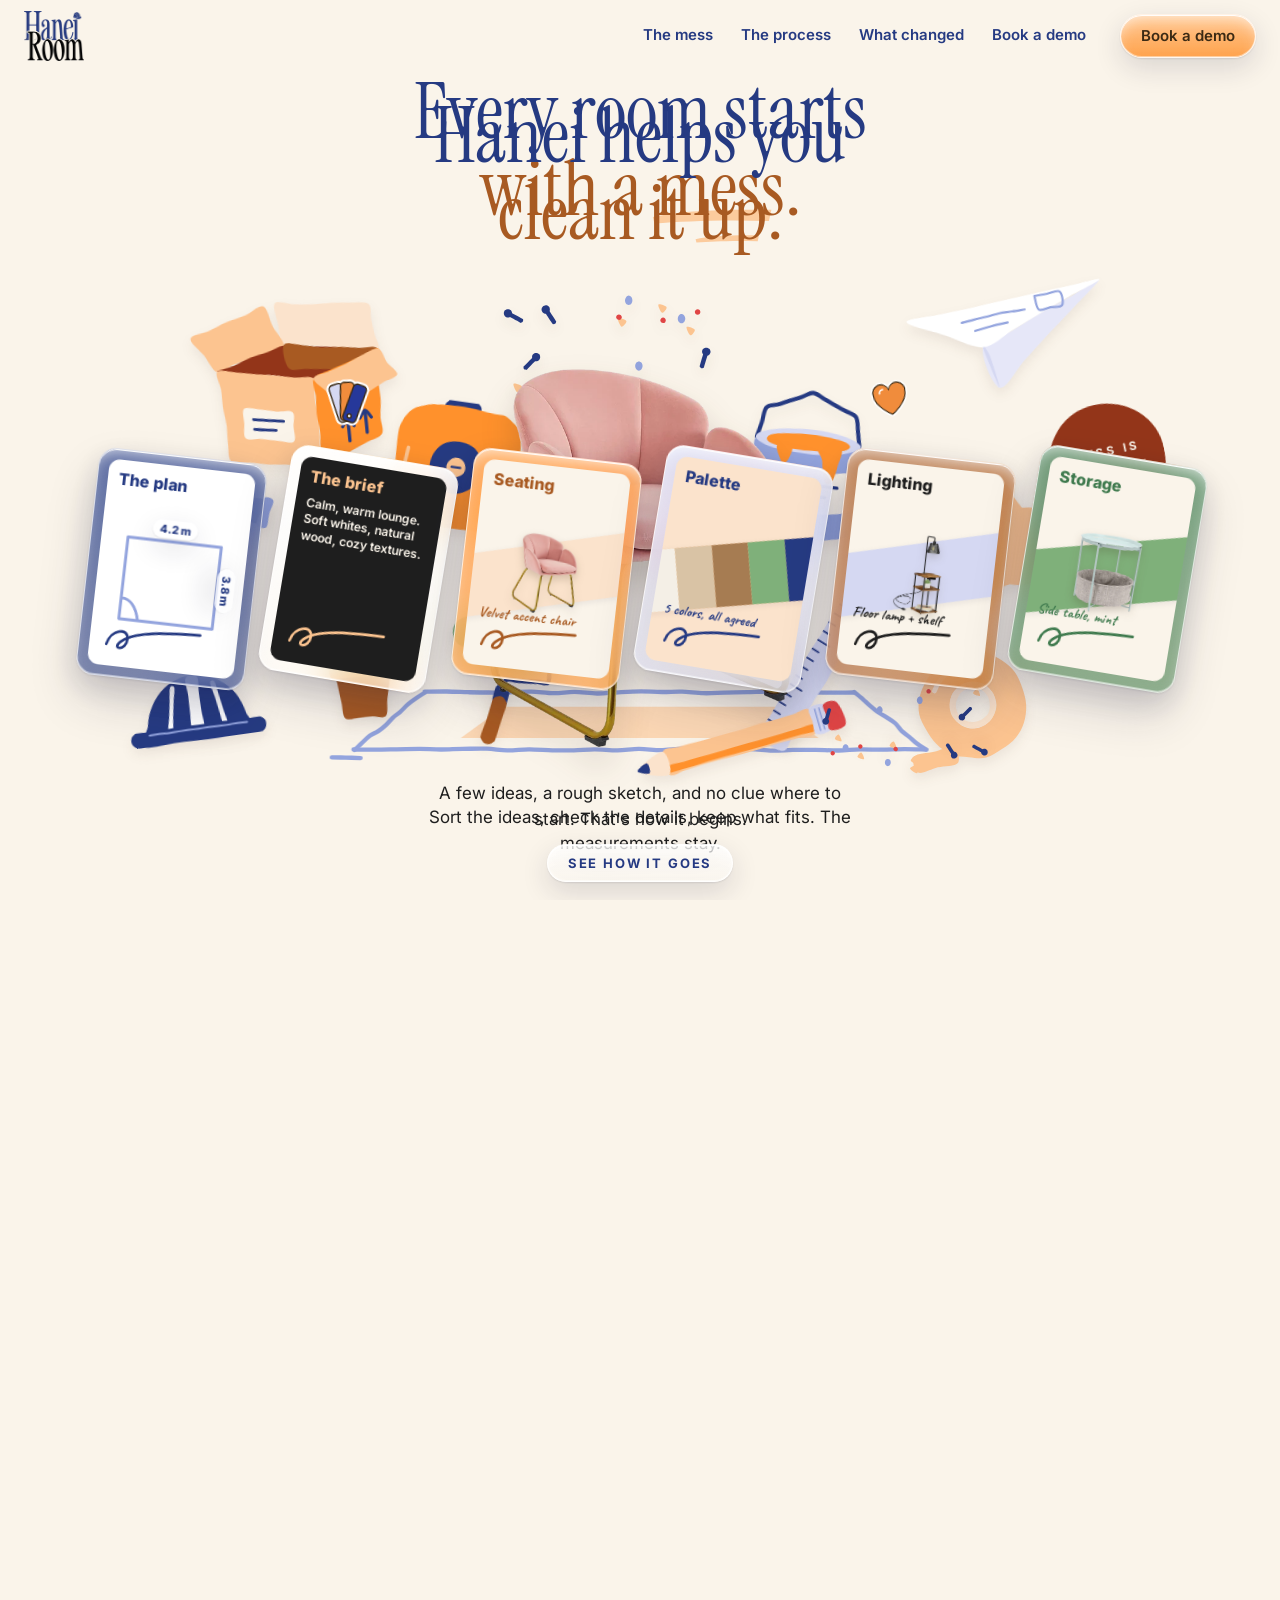
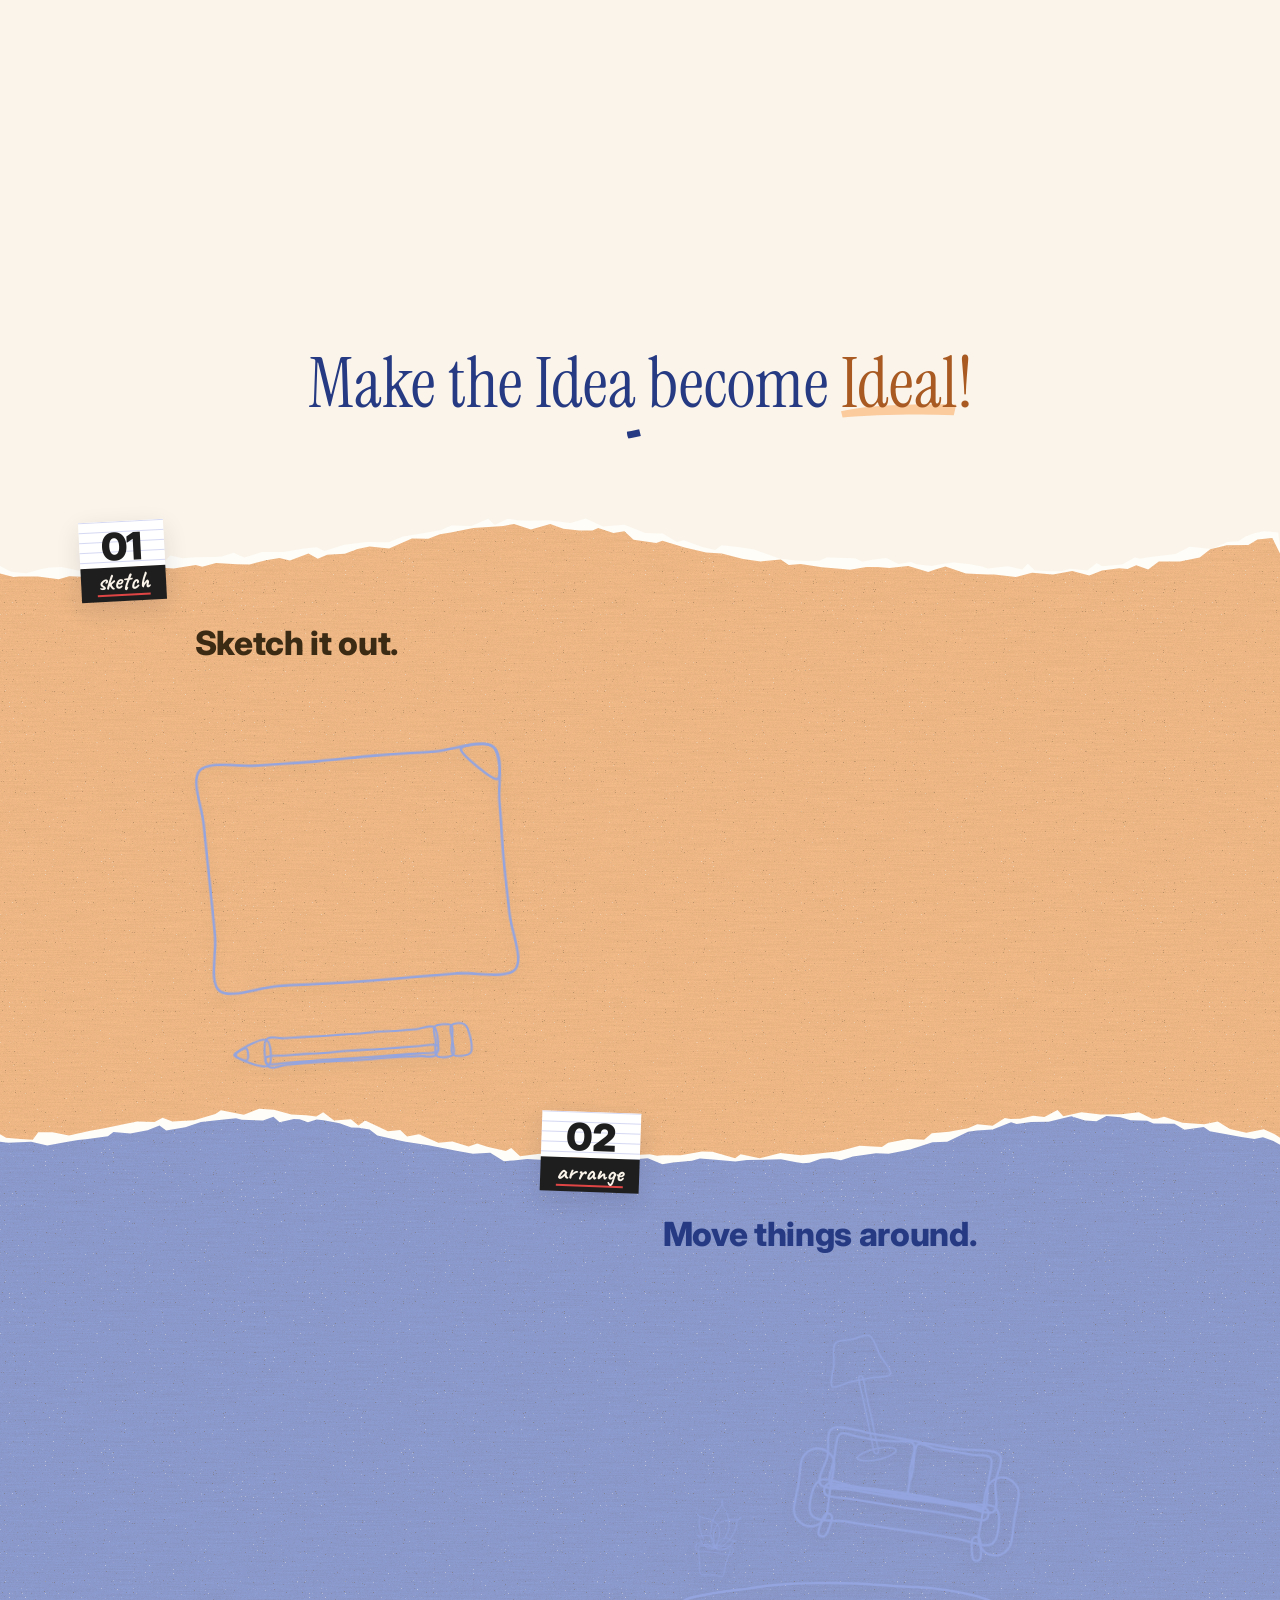
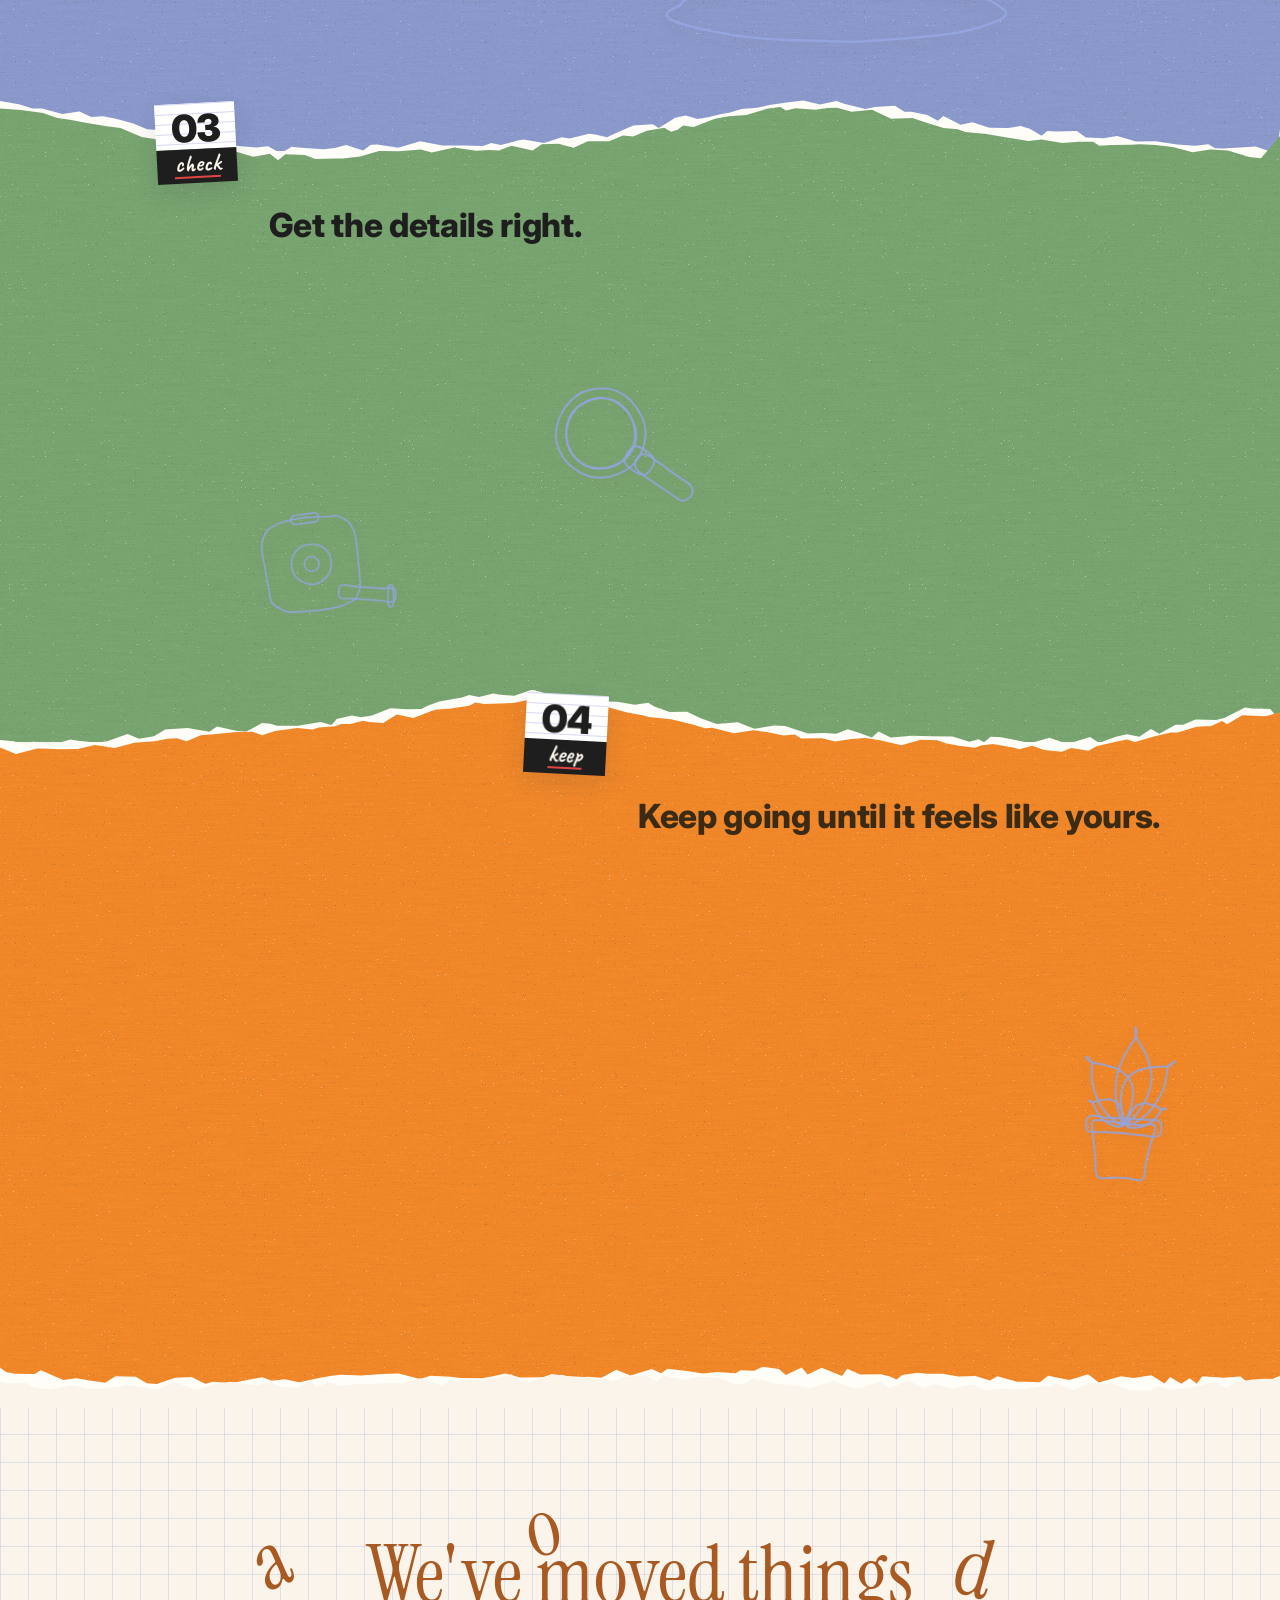
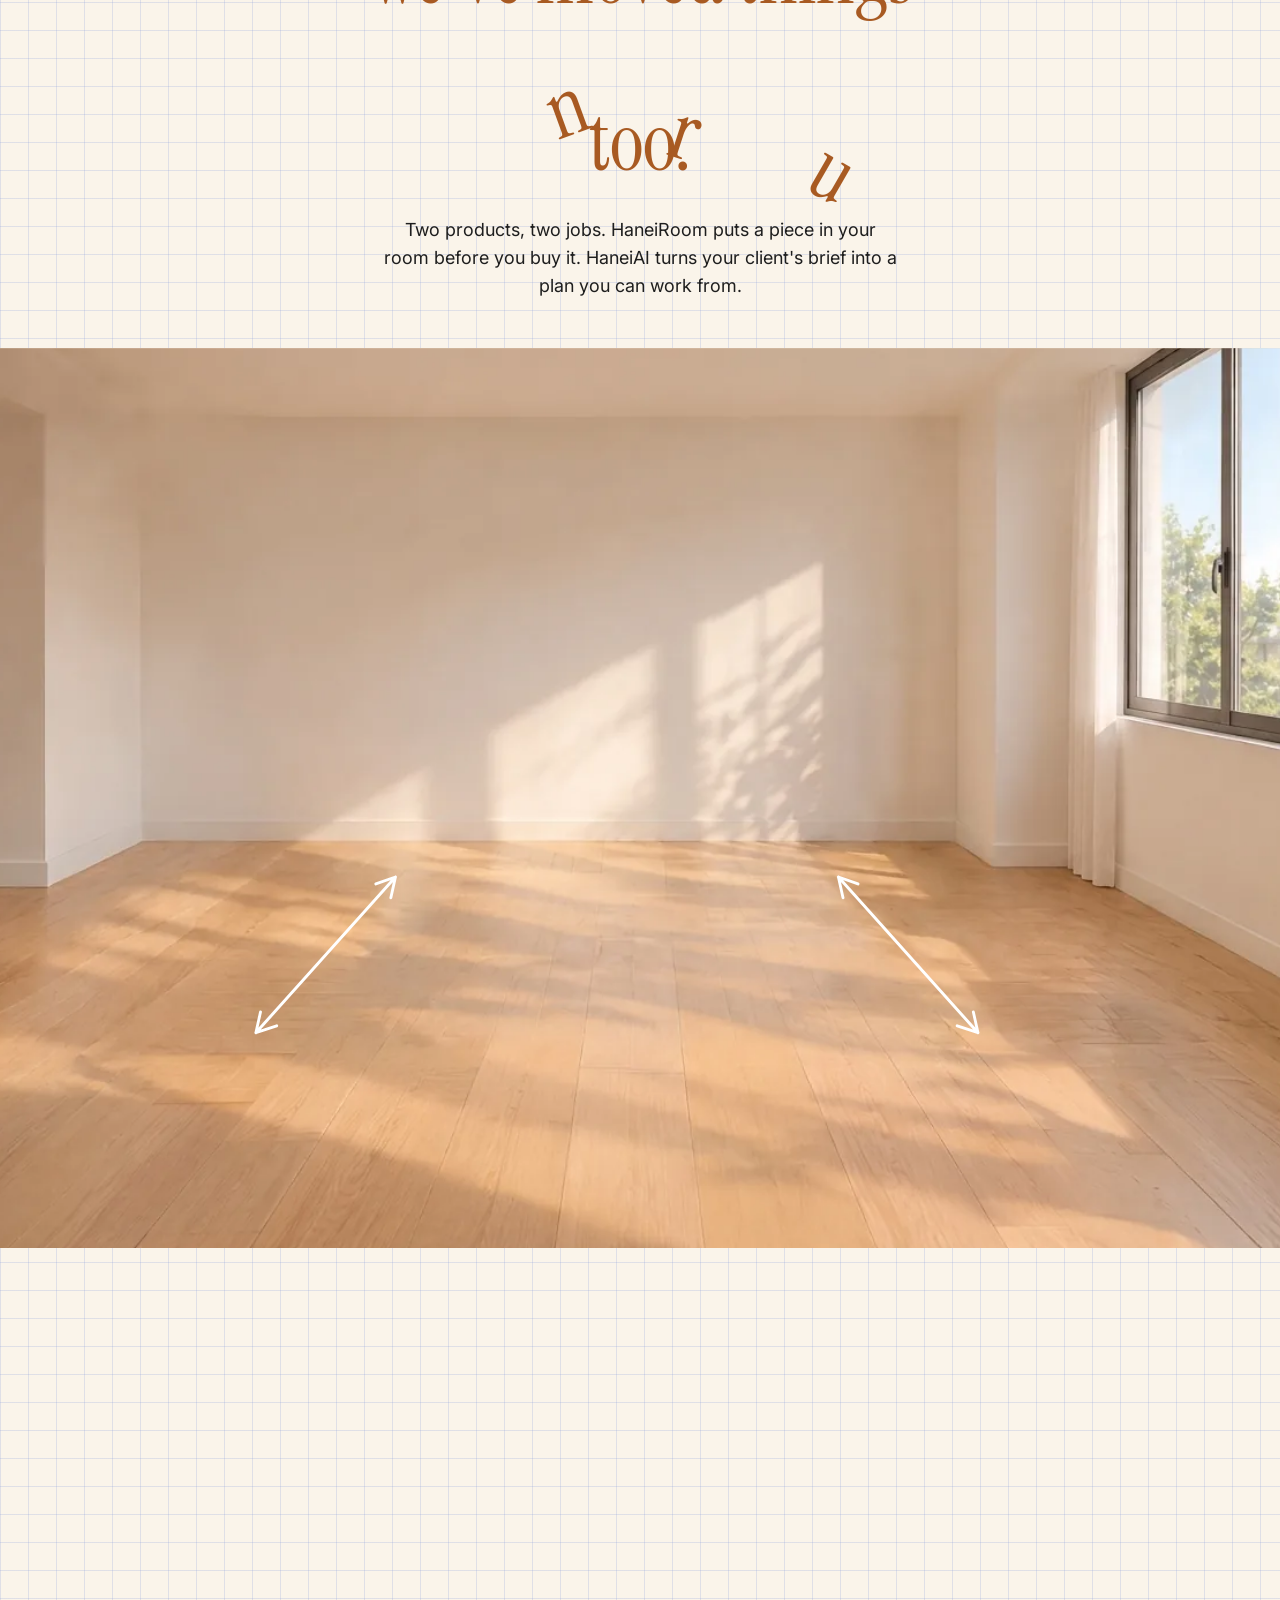
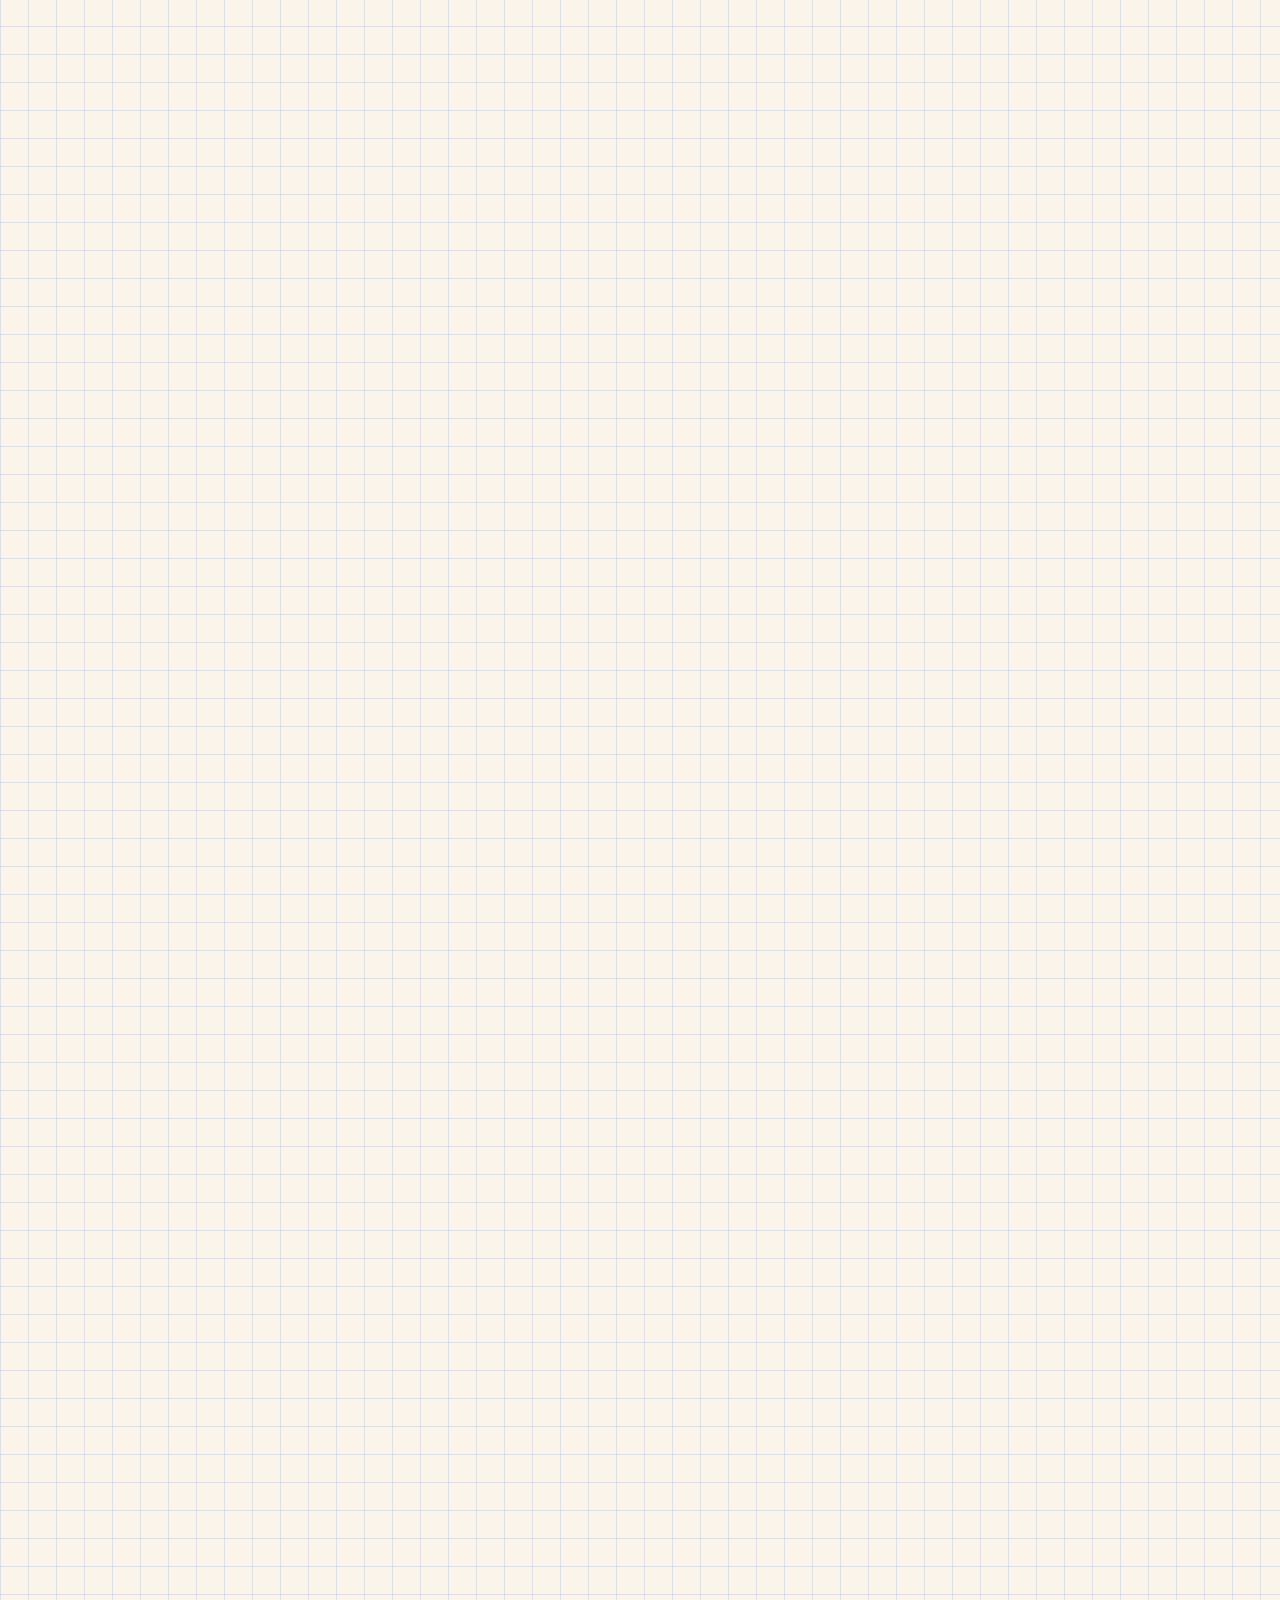
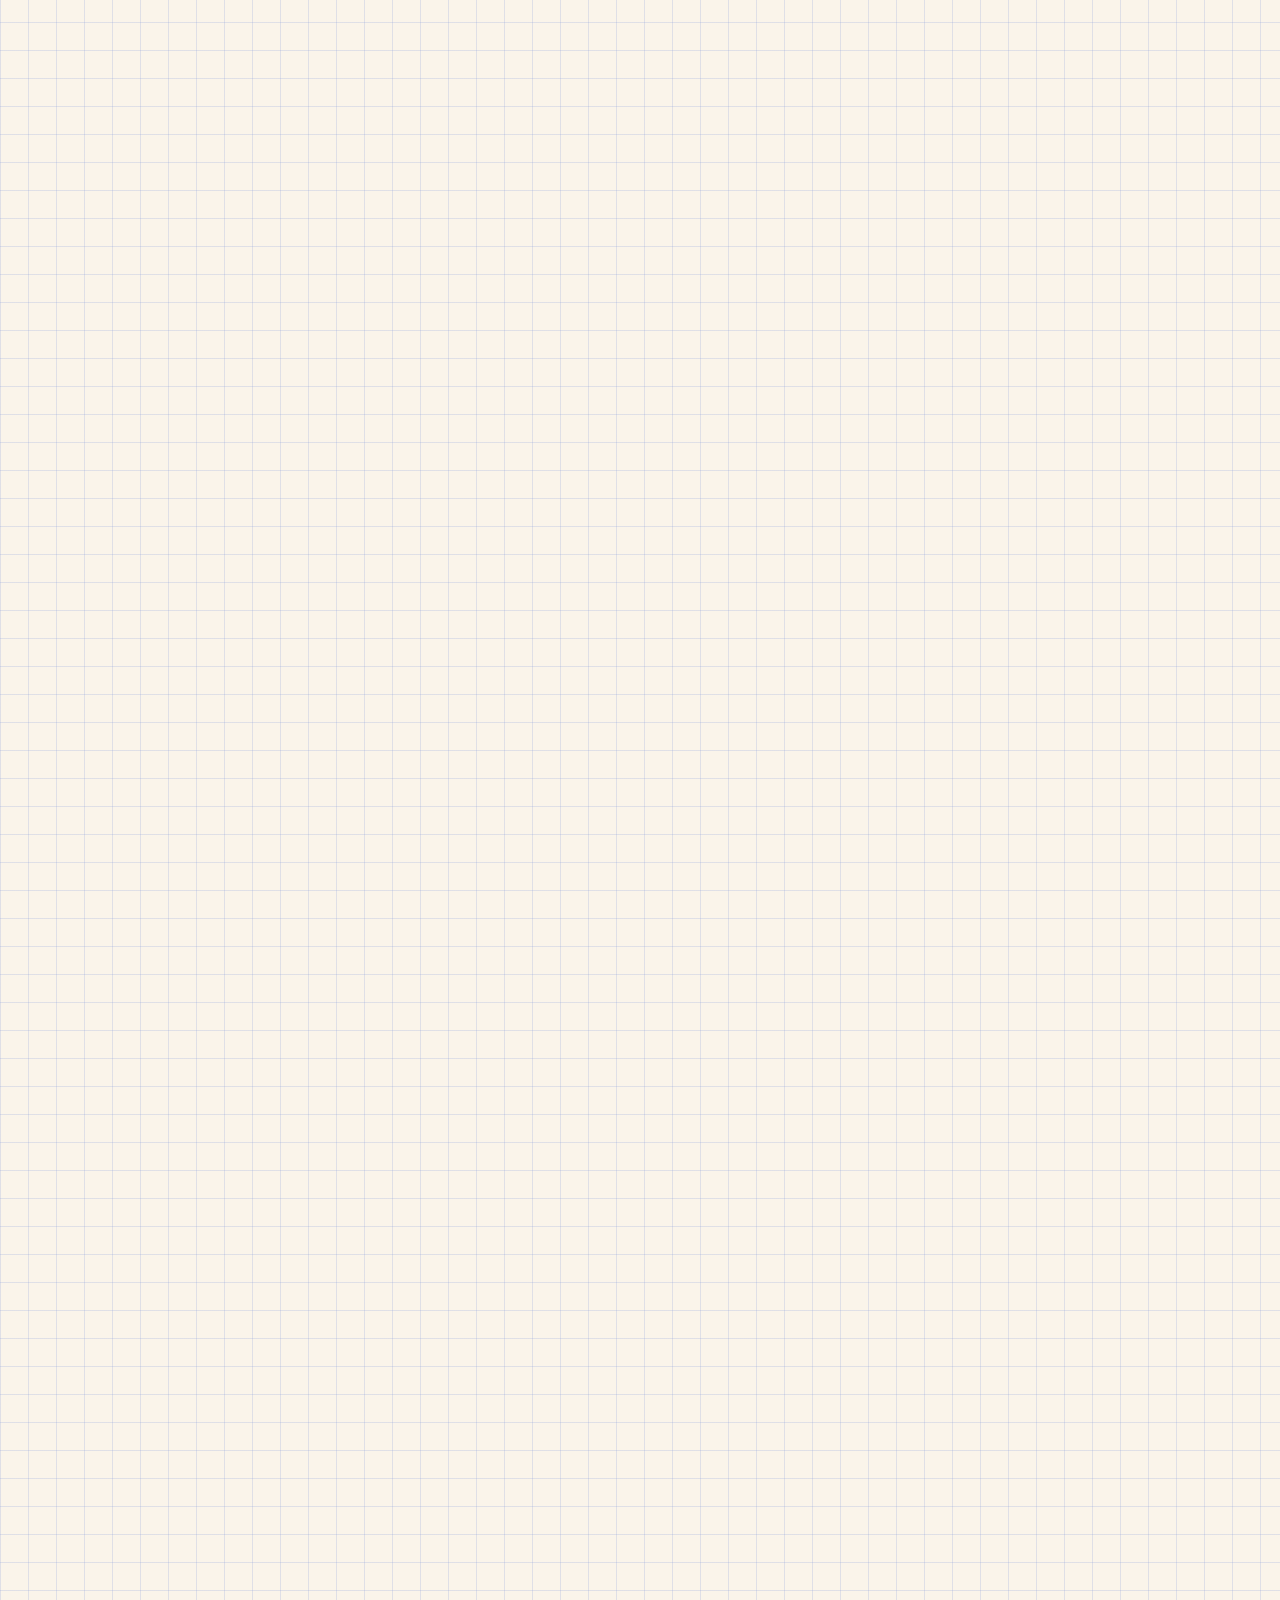
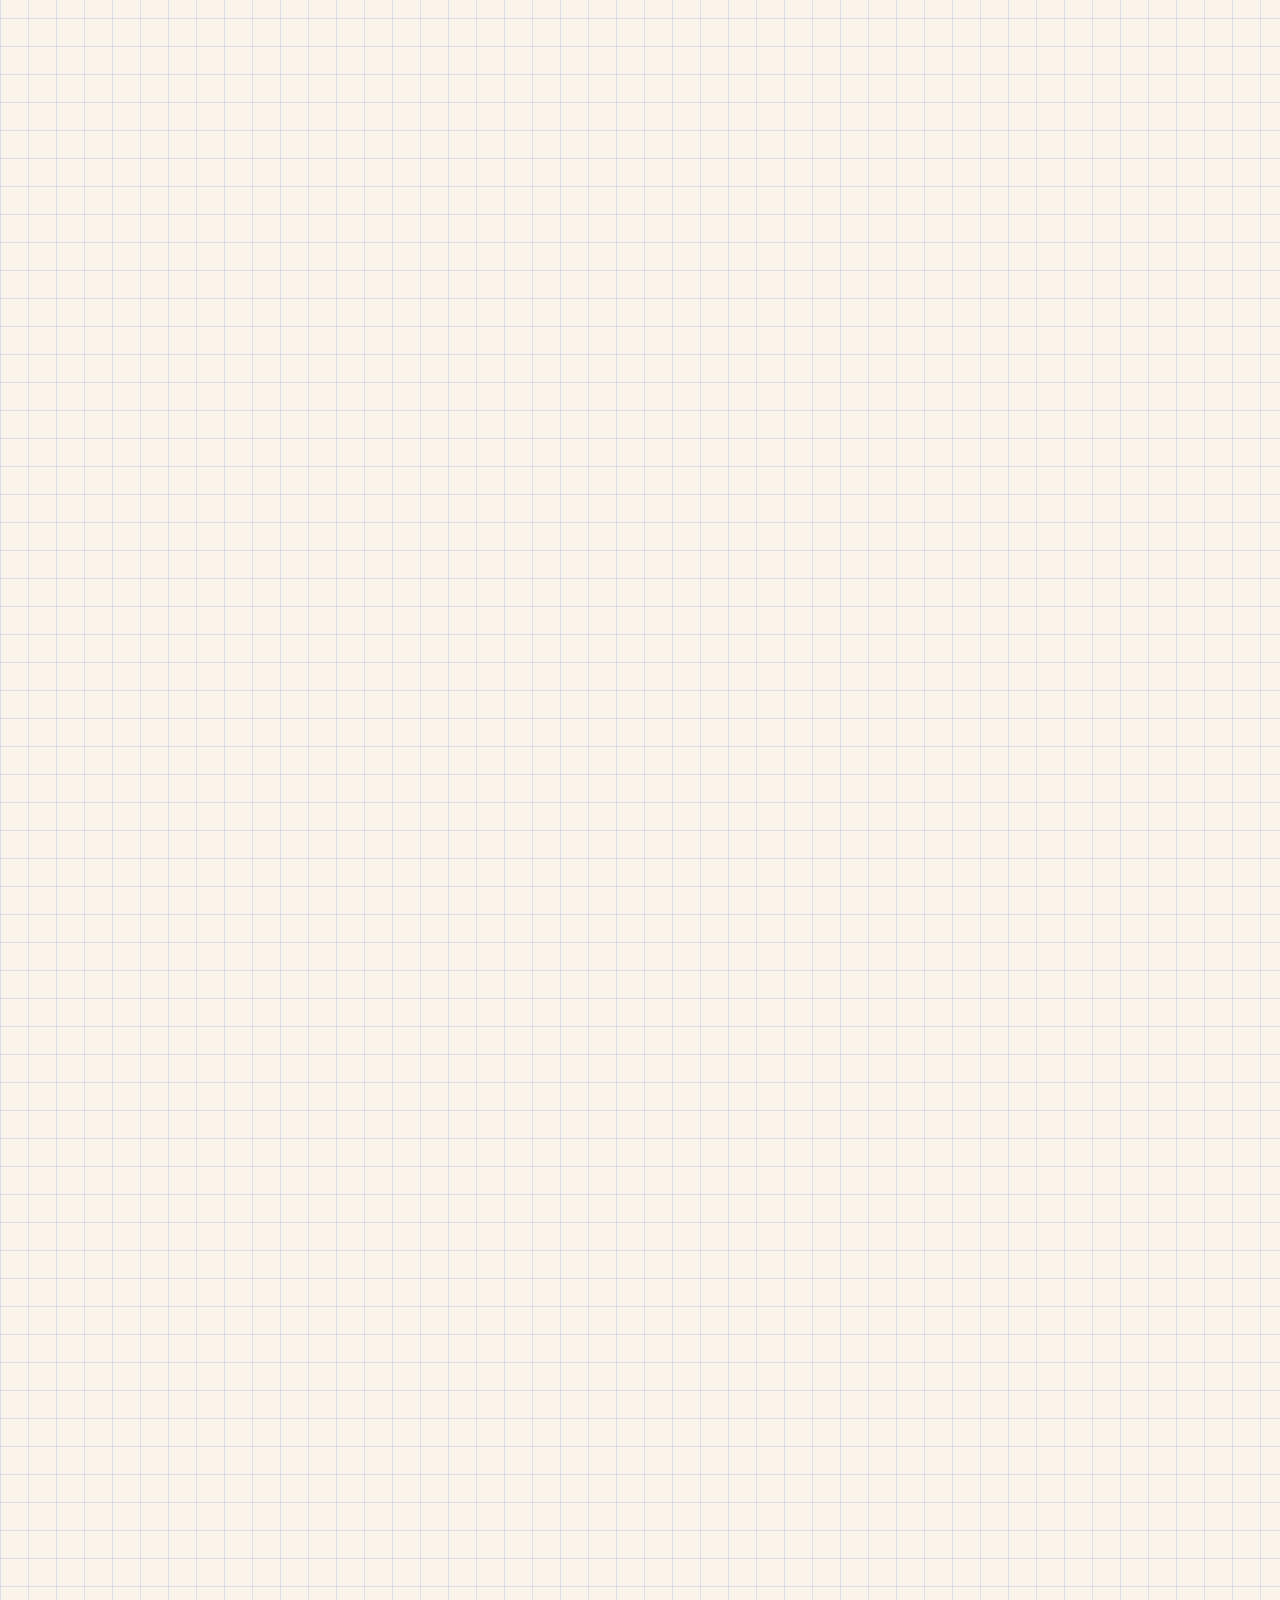
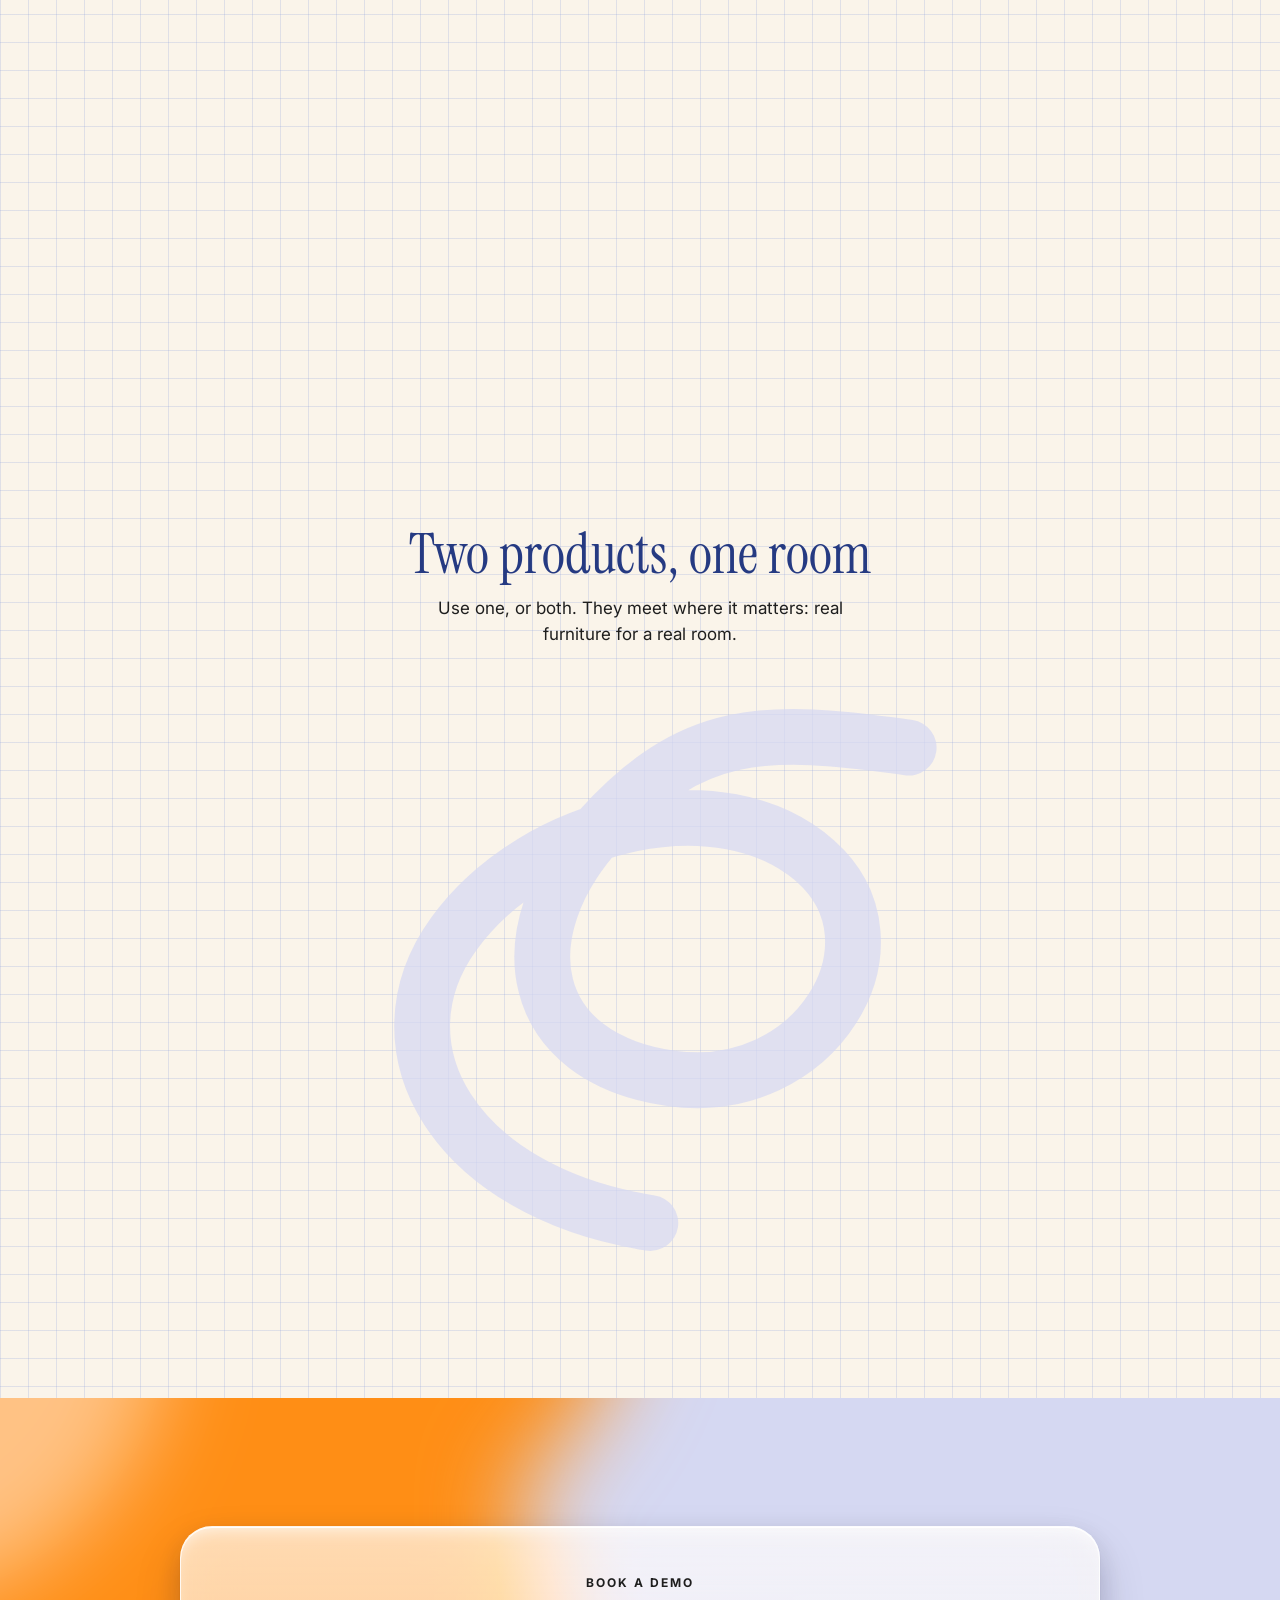
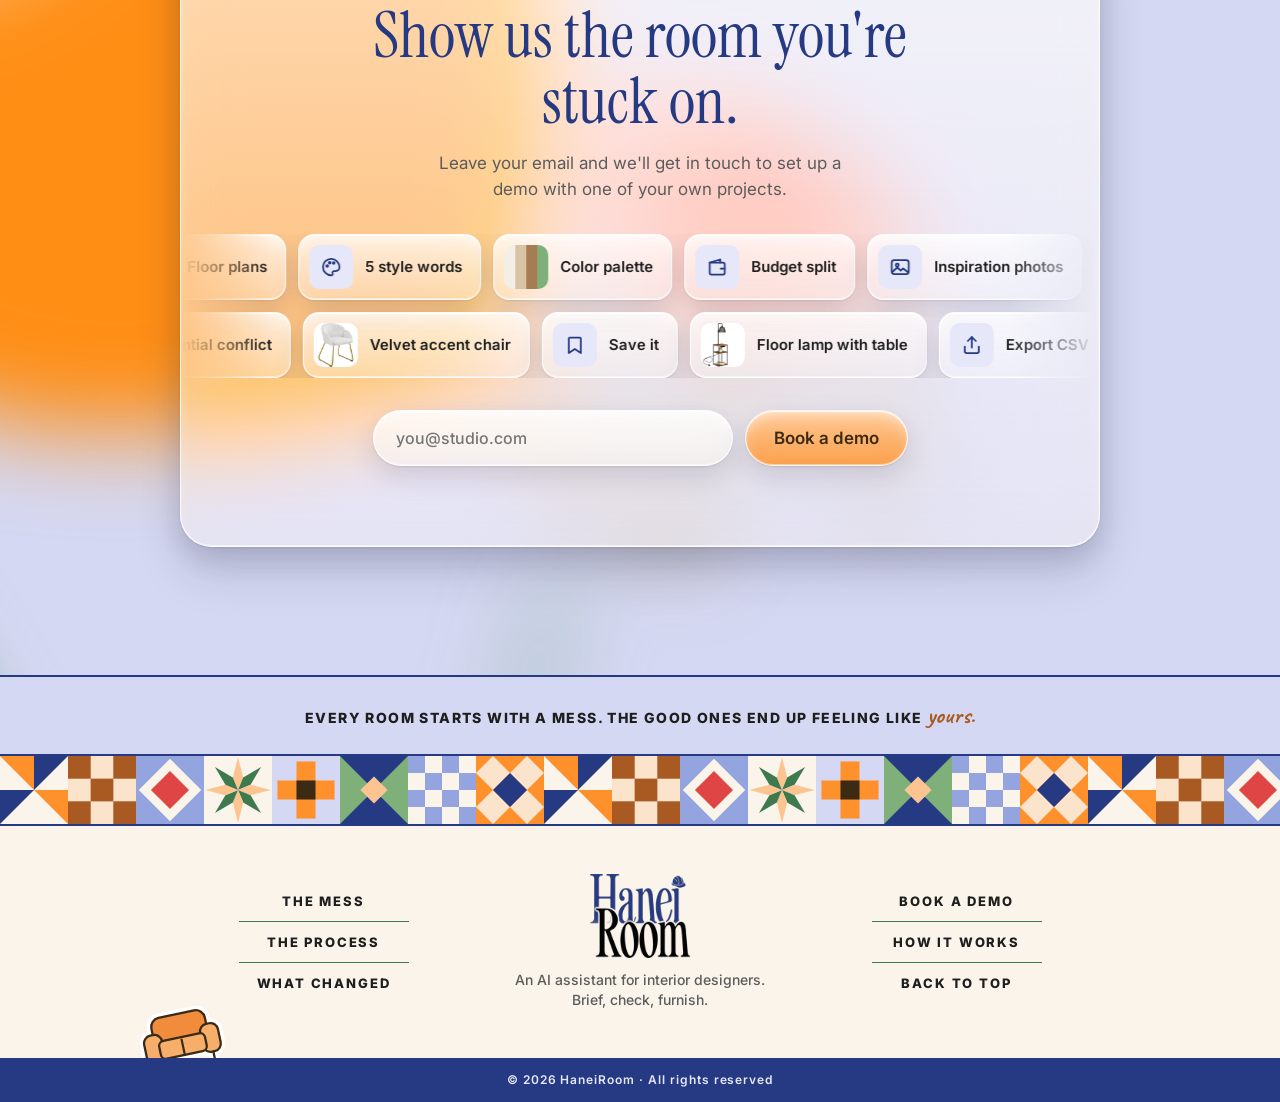
==== commit 6c951157: "Break the phone into three looping HaneiAI screens In scene 03 the AR phone now splits into Idea Inp" ====
--- a/index.html
+++ b/index.html
@@ -26,6 +26,7 @@
   <link rel="stylesheet" href="assets/css/landing.css">
   <script src="assets/js/config.js"></script>
   <script src="assets/js/landing.js" defer></script>
+  <script src="assets/js/reels.js" defer></script>
 </head>
 <body>
 <!-- shared drawing: the Hanei flower and the boiling sketch line, used by the compare bubbles and the demo thank-you -->
@@ -331,35 +332,7 @@
         <span class="frame__corner frame__corner--bl" aria-hidden="true"><!-- art:frame-corner --><svg class="art" viewBox="0 0 110 110" aria-hidden="true" focusable="false"><path class="s" pathLength="1" fill="#fcc490" d="M39.9 32.1C40.2 34.1 44.8 34.7 47.1 35.3C49.4 36 51.7 35.9 53.9 36.1C56.2 36.2 58.4 36.3 60.6 36.3C62.9 36.4 65.1 36.5 67.3 36.3C69.5 36 71.7 35.3 73.8 34.7C76 34.1 78.1 33.5 80.3 32.7C82.4 31.9 84.5 31.1 86.6 30.1C88.8 29.1 91 28.1 93.1 26.9C95.2 25.7 97 23.3 99.2 22.8C101.4 22.3 106 23.9 106 23.9C106 24 101.4 24.2 99.1 23.1C96.7 22.1 94.2 19.3 91.8 17.7C89.4 16 87 14.2 84.6 13C82.2 11.7 79.9 10.8 77.6 10.2C75.3 9.7 73 9.4 70.8 9.5C68.5 9.5 66.4 9.9 64.2 10.5C62 11 59.8 11.7 57.7 12.9C55.6 14.1 53.7 15.8 51.7 17.5C49.7 19.3 47.5 21 45.6 23.4C43.6 25.8 39.7 30.1 39.9 32.1Z"/><path class="s" pathLength="1" fill="#fcc490" d="M32.1 40.2C30.1 40 26 43.9 23.6 45.8C21.1 47.7 19.2 49.6 17.5 51.6C15.7 53.6 14.2 55.7 13 57.8C11.8 59.9 10.9 62 10.3 64.2C9.6 66.3 9.1 68.6 9.1 70.8C9.2 73 9.9 75.2 10.5 77.5C11.2 79.8 11.8 82.2 13 84.6C14.1 87 15.8 89.5 17.5 91.9C19.1 94.3 21.9 96.8 23.1 99.2C24.2 101.5 24.3 105.9 24.3 106C24.3 106 22.7 101.4 23.1 99.2C23.5 97.1 25.5 95 26.6 92.9C27.8 90.8 29.1 88.8 30.2 86.7C31.2 84.6 32.2 82.5 32.9 80.3C33.7 78.2 34.3 76 34.8 73.8C35.3 71.7 35.7 69.5 36 67.3C36.2 65.1 36.2 62.9 36.3 60.6C36.3 58.4 36.5 56.2 36.3 53.9C36.2 51.6 36.2 49.3 35.5 47C34.8 44.7 34.1 40.4 32.1 40.2Z"/><path class="s" pathLength="1" fill="#ff912c" d="M61.4 34C61.5 39.4 60.1 45.7 57 50.2C53.9 54.7 48.1 59.3 42.8 61.1C37.5 62.9 30.5 62.9 25.2 61.2C19.9 59.4 14.2 55 11 50.5C7.7 46 5.5 39.4 5.5 34C5.6 28.6 7.9 22.4 11.2 17.8C14.5 13.3 19.9 8.7 25.1 6.8C30.4 4.9 37.5 4.8 42.7 6.7C48 8.5 53.6 13.4 56.7 17.9C59.8 22.5 61.4 28.6 61.4 34Z"/><path class="s" pathLength="1" fill="#fcc490" d="M49 34C48.9 36.9 47.8 40.5 46.1 42.8C44.4 45.1 41.4 46.9 38.7 47.8C35.9 48.7 32.3 49.1 29.5 48.3C26.6 47.4 23.5 45.3 21.8 42.9C20 40.5 18.8 37 18.9 34C18.9 31 20.2 27.3 21.9 25C23.6 22.6 26.4 20.6 29.2 19.7C32 18.9 35.8 19 38.6 19.9C41.5 20.9 44.7 23.1 46.4 25.4C48.2 27.8 49 31.1 49 34Z"/><path class="s" pathLength="1" fill="#a85a22" d="M39.9 34C39.9 35.4 39.3 37.2 38.3 38.2C37.4 39.2 35.4 40 34 40C32.6 40.1 30.7 39.3 29.7 38.3C28.7 37.3 28.1 35.4 28.1 34C28.1 32.6 28.7 30.8 29.7 29.8C30.7 28.9 32.6 28.1 34 28.1C35.4 28.1 37.2 28.8 38.2 29.8C39.2 30.8 39.8 32.6 39.9 34Z"/></svg><!-- /art:frame-corner --></span>
         <span class="frame__corner frame__corner--br" aria-hidden="true"><!-- art:frame-corner --><svg class="art" viewBox="0 0 110 110" aria-hidden="true" focusable="false"><path class="s" pathLength="1" fill="#fcc490" d="M39.9 32.1C40.2 34.1 44.8 34.7 47.1 35.3C49.4 36 51.7 35.9 53.9 36.1C56.2 36.2 58.4 36.3 60.6 36.3C62.9 36.4 65.1 36.5 67.3 36.3C69.5 36 71.7 35.3 73.8 34.7C76 34.1 78.1 33.5 80.3 32.7C82.4 31.9 84.5 31.1 86.6 30.1C88.8 29.1 91 28.1 93.1 26.9C95.2 25.7 97 23.3 99.2 22.8C101.4 22.3 106 23.9 106 23.9C106 24 101.4 24.2 99.1 23.1C96.7 22.1 94.2 19.3 91.8 17.7C89.4 16 87 14.2 84.6 13C82.2 11.7 79.9 10.8 77.6 10.2C75.3 9.7 73 9.4 70.8 9.5C68.5 9.5 66.4 9.9 64.2 10.5C62 11 59.8 11.7 57.7 12.9C55.6 14.1 53.7 15.8 51.7 17.5C49.7 19.3 47.5 21 45.6 23.4C43.6 25.8 39.7 30.1 39.9 32.1Z"/><path class="s" pathLength="1" fill="#fcc490" d="M32.1 40.2C30.1 40 26 43.9 23.6 45.8C21.1 47.7 19.2 49.6 17.5 51.6C15.7 53.6 14.2 55.7 13 57.8C11.8 59.9 10.9 62 10.3 64.2C9.6 66.3 9.1 68.6 9.1 70.8C9.2 73 9.9 75.2 10.5 77.5C11.2 79.8 11.8 82.2 13 84.6C14.1 87 15.8 89.5 17.5 91.9C19.1 94.3 21.9 96.8 23.1 99.2C24.2 101.5 24.3 105.9 24.3 106C24.3 106 22.7 101.4 23.1 99.2C23.5 97.1 25.5 95 26.6 92.9C27.8 90.8 29.1 88.8 30.2 86.7C31.2 84.6 32.2 82.5 32.9 80.3C33.7 78.2 34.3 76 34.8 73.8C35.3 71.7 35.7 69.5 36 67.3C36.2 65.1 36.2 62.9 36.3 60.6C36.3 58.4 36.5 56.2 36.3 53.9C36.2 51.6 36.2 49.3 35.5 47C34.8 44.7 34.1 40.4 32.1 40.2Z"/><path class="s" pathLength="1" fill="#ff912c" d="M61.4 34C61.5 39.4 60.1 45.7 57 50.2C53.9 54.7 48.1 59.3 42.8 61.1C37.5 62.9 30.5 62.9 25.2 61.2C19.9 59.4 14.2 55 11 50.5C7.7 46 5.5 39.4 5.5 34C5.6 28.6 7.9 22.4 11.2 17.8C14.5 13.3 19.9 8.7 25.1 6.8C30.4 4.9 37.5 4.8 42.7 6.7C48 8.5 53.6 13.4 56.7 17.9C59.8 22.5 61.4 28.6 61.4 34Z"/><path class="s" pathLength="1" fill="#fcc490" d="M49 34C48.9 36.9 47.8 40.5 46.1 42.8C44.4 45.1 41.4 46.9 38.7 47.8C35.9 48.7 32.3 49.1 29.5 48.3C26.6 47.4 23.5 45.3 21.8 42.9C20 40.5 18.8 37 18.9 34C18.9 31 20.2 27.3 21.9 25C23.6 22.6 26.4 20.6 29.2 19.7C32 18.9 35.8 19 38.6 19.9C41.5 20.9 44.7 23.1 46.4 25.4C48.2 27.8 49 31.1 49 34Z"/><path class="s" pathLength="1" fill="#a85a22" d="M39.9 34C39.9 35.4 39.3 37.2 38.3 38.2C37.4 39.2 35.4 40 34 40C32.6 40.1 30.7 39.3 29.7 38.3C28.7 37.3 28.1 35.4 28.1 34C28.1 32.6 28.7 30.8 29.7 29.8C30.7 28.9 32.6 28.1 34 28.1C35.4 28.1 37.2 28.8 38.2 29.8C39.2 30.8 39.8 32.6 39.9 34Z"/></svg><!-- /art:frame-corner --></span>
         <span class="frame__crest" aria-hidden="true"><!-- art:frame-crest --><svg class="art" viewBox="0 0 180 70" aria-hidden="true" focusable="false"><path class="s" pathLength="1" fill="#fcc490" d="M90.2 49.9C90.8 47.8 86.7 41.9 84.8 38.6C82.8 35.4 80.5 32.9 78.3 30.5C76.1 28 74 25.8 71.7 24C69.4 22.1 67 20.7 64.6 19.5C62.1 18.3 59.5 17.4 56.9 17C54.2 16.6 51.5 16.8 48.6 17.1C45.7 17.5 42.6 17.9 39.6 18.9C36.5 20 33.4 21.8 30.3 23.5C27.1 25.2 23.6 27.9 20.6 29.1C17.5 30.2 12 30.2 12 30.2C12 30.1 18 28.4 20.6 28.9C23.3 29.3 25.5 31.6 27.9 33C30.3 34.4 32.6 35.9 35.1 37.1C37.6 38.4 40.1 39.3 42.6 40.3C45.1 41.4 47.6 42.5 50.1 43.5C52.6 44.6 55.1 45.6 57.7 46.5C60.2 47.3 62.8 47.8 65.4 48.5C68.1 49.1 70.7 49.9 73.3 50.3C76 50.7 78.5 51 81.3 51C84.2 50.9 89.7 51.9 90.2 49.9Z"/><path class="s" pathLength="1" fill="#fcc490" d="M90 50.2C90.5 52.3 95.8 51.1 98.6 51.1C101.4 51.2 104 50.7 106.7 50.3C109.4 49.9 112 49.4 114.6 48.7C117.2 48 119.7 46.9 122.2 46C124.8 45.2 127.4 44.5 129.9 43.6C132.5 42.7 135 41.6 137.5 40.6C140 39.5 142.6 38.6 145 37.3C147.4 36 149.7 34.3 152.1 33C154.5 31.6 156.8 29.6 159.4 29C162.1 28.5 168 29.8 168 29.8C168 29.8 162.4 30.2 159.3 29.2C156.3 28.1 152.9 25.1 149.8 23.4C146.6 21.7 143.4 20 140.4 18.9C137.3 17.8 134.3 17.3 131.4 17C128.6 16.8 125.9 16.9 123.2 17.3C120.5 17.7 117.9 18.3 115.4 19.4C112.9 20.5 110.4 21.9 108.1 23.7C105.8 25.6 103.9 28 101.8 30.5C99.6 33 97.2 35.4 95.2 38.7C93.3 42 89.4 48.1 90 50.2Z"/><path class="s" pathLength="1" fill="#ff912c" d="M116.3 40C116.4 45.1 114.6 51.4 111.5 55.5C108.5 59.5 103 62.8 98.1 64.4C93.2 65.9 87 66.1 82.2 64.7C77.4 63.2 72.3 59.6 69.2 55.5C66.2 51.4 64 45.2 64 40C63.9 34.8 65.9 28.3 68.9 24.3C71.9 20.3 77 17.4 81.9 15.9C86.8 14.4 93.4 13.9 98.2 15.4C103.1 16.9 108.1 20.5 111.1 24.6C114.1 28.7 116.2 34.9 116.3 40Z"/><path class="s" pathLength="1" fill="#fcc490" d="M101.9 40C101.8 42.3 101 45.2 99.7 47.1C98.3 49 96 50.7 93.8 51.4C91.6 52.1 88.5 51.9 86.2 51.2C84 50.5 81.6 49 80.2 47.1C78.8 45.3 77.8 42.4 77.7 40C77.7 37.6 78.6 34.8 80 32.8C81.5 30.9 84.1 29 86.4 28.3C88.6 27.7 91.4 28 93.7 28.7C96 29.5 98.6 31.2 100 33.1C101.3 34.9 101.9 37.7 101.9 40Z"/></svg><!-- /art:frame-crest --></span>
-        <div class="frame__inner">
-          <div class="app" role="img" aria-label="The HaneiAI web app on a desktop screen: a sidebar with Home, My Projects and My Inbox, a greeting with New Project and Ask AI buttons, and cards for recent projects.">
-            <div class="app__ui" aria-hidden="true">
-              <aside class="app__side">
-                <div class="app__profile"><span class="app__avatar"></span><span><b>Nhi</b><small>Designer</small></span></div>
-                <ul class="app__nav">
-                  <li class="on"><img src="design-system/icons/home.svg" alt="">Home</li>
-                  <li><img src="design-system/icons/folder.svg" alt="">My Projects</li>
-                  <li><img src="design-system/icons/inbox.svg" alt="">My Inbox</li>
-                </ul>
-                <div class="app__survey">We Want Your Thoughts!</div>
-                <p class="app__setting"><img src="design-system/icons/user.svg" alt="">Setting</p>
-              </aside>
-              <div class="app__panel">
-                <p class="app__chips"><span>Thursday</span><span>2:30 PM</span></p>
-                <p class="app__hello">Good Afternoon, Nhi<span>How can I help you today?</span></p>
-                <p class="app__actions"><span class="gbtn gbtn--warm" data-new><img src="design-system/icons/plus-circle.svg" alt="">New Project</span><span class="gbtn gbtn--navy"><img src="design-system/icons/sparkle.svg" alt="">Ask AI</span></p>
-                <p class="app__sec">My <b>Recent Projects</b></p>
-                <span class="app__cursor"><svg viewBox="0 0 24 24"><path d="M4 2l15 9-6.5 1.5L16 20l-3 1.5-3.5-7.5L4 18z"/></svg></span>
-                <div class="app__cards">
-                  <div class="proj proj--new" data-proj><div><b>Lounge Refresh</b><small>Client: Linh Tran</small><small class="proj__meta">Created: 22/10/2026, 2:31:08PM</small><p class="proj__sw"><i style="background:#f4efe6"></i><i style="background:#d9c3a5"></i><i style="background:#a67c52"></i><i style="background:#7fb07a"></i></p></div><div class="proj__end"><span class="proj__status" data-status-done>Status: Done</span><span class="proj__go">&rarr;</span></div></div>
-                  <div class="proj"><div><b>Nessa's June Apartment</b><small>Client: Nessa Hoang</small><small class="proj__meta">Created: 11/12/2025, 11:55:26PM</small><p class="proj__sw"><i style="background:#ff912c"></i><i style="background:#253a82"></i><i style="background:#fbe3cc"></i><i style="background:#93a4de"></i></p></div><div class="proj__end"><span class="proj__status">Status: Draft</span><span class="proj__go">&rarr;</span></div></div>
-                  <div class="proj"><div><b>Villa Kitchen</b><small>Client: Bao Nguyen</small><small class="proj__meta">Created: 09/10/2026, 9:12:40AM</small><p class="proj__sw"><i style="background:#253a82"></i><i style="background:#93a4de"></i><i style="background:#faf4ea"></i><i style="background:#fcc490"></i></p></div><div class="proj__end"><span class="proj__status">Status: Draft</span><span class="proj__go">&rarr;</span></div></div>
-                  <div class="proj"><div><b>Studio Flat</b><small>Client: An Pham</small><small class="proj__meta">Created: 02/10/2026, 4:05:17PM</small><p class="proj__sw"><i style="background:#3f7a4e"></i><i style="background:#fbe3cc"></i><i style="background:#ff912c"></i><i style="background:#3b2a14"></i></p></div><div class="proj__end"><span class="proj__status">Status: Done</span><span class="proj__go">&rarr;</span></div></div>
-                </div>
-              </div>
-            </div>
-          </div>
-        </div>
+        <div class="frame__inner"></div>
       </div>
 
       <figure class="scan" role="img" aria-label="Animation of HaneiRoom on a phone, not a live scan: it scans an empty room, finds and measures the floor, shows a pink velvet accent chair, places that same chair on the floor, then opens its shop card with a description and the price.">
@@ -421,9 +394,93 @@
         <p class="tag-note__k">HaneiRoom · on your phone</p>
         <p>Scan the room, drop furniture in with AR, buy the exact piece.</p>
       </div>
-      <div class="tag-note tag-note--now">
-        <p class="tag-note__k">HaneiAI · on the web</p>
-        <p>Start from your client's brief. HaneiAI checks it, then finds furniture to save or export.</p>
+      <!-- HaneiAI: the phone breaks into three screens, one per feature. Each
+           plays its finished frame as markup; reels.js rewinds and loops it while live. -->
+      <div class="reels">
+
+        <!-- 01 · Idea Input -->
+        <figure class="reel" data-reel="input">
+          <div class="reel__win">
+            <p class="reel__bar" aria-hidden="true"><i></i><i></i><i></i><span>Idea Input</span></p>
+            <div class="reel__view" aria-hidden="true">
+              <div class="st">
+                <p class="st__h">Project Information</p>
+                <div class="st__row">
+                  <p class="st__f">Project's Name<span data-type="Lounge Refresh">Lounge Refresh</span></p>
+                  <p class="st__f">Client's Name<span data-type="Linh Tran">Linh Tran</span></p>
+                </div>
+                <p class="st__k">Design's Adjectives <small><b data-count>5</b>/5</small></p>
+                <p class="st__chips">
+                  <span class="on" data-pick="1">Cozy</span><span>Eclectic</span><span class="on" data-pick="2">Warm</span><span>Minimalist</span>
+                  <span class="on" data-pick="3">Playful</span><span>Bold</span><span>Airy</span><span class="on" data-pick="4">Soft</span>
+                  <span>Retro</span><span class="on" data-pick="5">Modern</span><span>Rustic</span>
+                </p>
+                <p class="st__k">Color Palette <small>Min 1, Max 5</small></p>
+                <p class="st__pal">
+                  <i class="on" style="background:#ff912c"></i><i class="on" style="background:#253a82"></i><i class="on" style="background:#93a4de"></i><i class="on" style="background:#fcc490"></i>
+                  <span class="st__add" data-add>+ Add Color</span>
+                </p>
+                <div class="st__row st__row--end">
+                  <p class="st__f">Budget<span class="st__usd"><b>USD</b><em data-type="4,000">4,000</em></span></p>
+                  <span class="st__btn" data-next>Next Page</span>
+                </div>
+              </div>
+              <span class="reel__cursor"><svg viewBox="0 0 24 24"><path d="M4 2l15 9-6.5 1.5L16 20l-3 1.5-3.5-7.5L4 18z"/></svg></span>
+            </div>
+          </div>
+          <figcaption class="reel__cap"><b><i>01</i>Idea Input</b>Sit with your client and fill in the intake: five words for the style, a palette, a budget.</figcaption>
+        </figure>
+
+        <!-- 02 · Idea Brief -->
+        <figure class="reel" data-reel="brief">
+          <div class="reel__win">
+            <p class="reel__bar" aria-hidden="true"><i></i><i></i><i></i><span>Idea Brief</span></p>
+            <div class="reel__view" aria-hidden="true">
+              <div class="st st--center">
+                <p class="st__k">Pre-Check your Prompts!</p>
+                <div class="st__card">
+                  <p><b>Linh Tran:</b> <span data-brief="Cozy, Warm, Playful, Soft, Modern style with 4 colors, a budget around $4,000, and 9 furniture items.">Cozy, Warm, Playful, Soft, Modern style with 4 colors, a budget around $4,000, and 9 furniture items.</span></p>
+                  <p class="st__sw"><i class="on" style="background:#ff912c"></i><i class="on" style="background:#253a82"></i><i class="on" style="background:#93a4de"></i><i class="on" style="background:#fcc490"></i></p>
+                </div>
+                <p class="st__btns"><span class="st__btn st__btn--ghost">Edit brief</span><span class="st__btn st__btn--warm" data-source>Source Items</span></p>
+                <div class="st__search" data-search>
+                  <span class="st__track"><i data-bar></i></span>
+                  <img src="design-system/icons/sofa.svg" alt="" width="40" height="40">
+                  <b>Searching for Products</b>
+                  <small data-line>9 products found</small>
+                </div>
+              </div>
+              <span class="reel__cursor"><svg viewBox="0 0 24 24"><path d="M4 2l15 9-6.5 1.5L16 20l-3 1.5-3.5-7.5L4 18z"/></svg></span>
+            </div>
+          </div>
+          <figcaption class="reel__cap"><b><i>02</i>Idea Brief</b>HaneiAI turns the intake into one sentence. Check it, then let it search.</figcaption>
+        </figure>
+
+        <!-- 03 · Product sort out -->
+        <figure class="reel" data-reel="sort">
+          <div class="reel__win">
+            <p class="reel__bar" aria-hidden="true"><i></i><i></i><i></i><span>Product sort out</span></p>
+            <div class="reel__view" aria-hidden="true">
+              <div class="st">
+                <p class="st__top"><span class="st__h st__h--sm">Recommended Products</span><span class="st__count">✓ Selected (<b data-count>3</b>)</span></p>
+                <ul class="st__grid">
+                  <li class="kept" data-card><img src="assets/img/products/accent-chair-pink-velvet.webp" alt="" width="492" height="620"><p><b>Velvet Chair</b><span>$289</span></p><span class="st__marks"><i class="y">✓</i><i class="n">✕</i></span></li>
+                  <li class="dropped" data-card><img src="assets/img/products/armchair-grey-velvet.webp" alt="" width="494" height="620"><p><b>Grey Armchair</b><span>$340</span></p><span class="st__marks"><i class="y">✓</i><i class="n">✕</i></span></li>
+                  <li class="kept" data-card><img src="assets/img/products/side-table-mint.webp" alt="" width="483" height="620"><p><b>Mint Side Table</b><span>$79</span></p><span class="st__marks"><i class="y">✓</i><i class="n">✕</i></span></li>
+                  <li data-card><img src="assets/img/products/cube-shelf-white.jpg" alt="" width="560" height="560"><p><b>Cube Shelf</b><span>$149</span></p><span class="st__marks"><i class="y">✓</i><i class="n">✕</i></span></li>
+                  <li class="kept" data-card><img src="assets/img/products/floor-lamp-black.webp" alt="" width="354" height="620"><p><b>Floor Lamp</b><span>$119</span></p><span class="st__marks"><i class="y">✓</i><i class="n">✕</i></span><span class="st__ask" data-ask>Ask AI</span></li>
+                  <li data-card><img src="assets/img/products/wavy-mirror-white.jpg" alt="" width="560" height="560"><p><b>Wavy Mirror</b><span>$185</span></p><span class="st__marks"><i class="y">✓</i><i class="n">✕</i></span></li>
+                </ul>
+                <p class="st__bubble" data-bubble>A slim black line that grounds the soft colors. Put it behind the velvet chair.</p>
+                <p class="st__btns st__btns--end"><span class="st__btn st__btn--warm" data-export>Export CSV</span></p>
+                <div class="st__done" data-done><b>WooHoo!<span>All Done</span></b><small>3 pieces · $487 · exported</small></div>
+              </div>
+              <span class="reel__cursor"><svg viewBox="0 0 24 24"><path d="M4 2l15 9-6.5 1.5L16 20l-3 1.5-3.5-7.5L4 18z"/></svg></span>
+            </div>
+          </div>
+          <figcaption class="reel__cap"><b><i>03</i>Product sort out</b>Keep or drop each piece, ask HaneiAI about one, then export the list.</figcaption>
+        </figure>
+
       </div>
     </div>
   </div>
@@ -605,7 +662,7 @@
       <a href="#mess">The mess</a>
       <a href="#process">The process</a>
       <a href="#changed">What changed</a>
-    </nav>
+      </nav>
     <div class="foot__mid">
       <a href="#top" class="foot__logo" aria-label="HaneiRoom, back to top"><img src="design-system/logo/haneiroom-logo.png" alt="" width="260" height="218"></a>
       <p>An AI assistant for interior designers.<br>Brief, check, furnish.</p>
--- a/assets/css/landing.css
+++ b/assets/css/landing.css
@@ -420,7 +420,6 @@
   box-shadow: inset 0 0 0 5px var(--orange-500), inset 0 0 0 10px var(--orange-300), inset 0 0 0 13px var(--rust-600), 0 30px 60px rgba(59, 42, 20, .22);
 }
 .frame__inner {
-  --ui-w: 1000;
   position: absolute; inset: var(--b); overflow: hidden; border-radius: 4px;
   background: linear-gradient(90deg, var(--navy-300), var(--lavender-200));
   box-shadow: 0 0 0 4px var(--orange-500), inset 0 6px 16px rgba(59, 42, 20, .28);
@@ -432,59 +431,98 @@
 .frame__corner--bl { left: -26px; bottom: -26px; rotate: 270deg; }
 .frame__crest { position: absolute; z-index: 3; left: 50%; top: -30px; width: clamp(100px, 11vw, 150px); translate: -50% 0; }
 
-/* the desktop app, recreated from the Desktop UI patterns at 1000×625 */
-.app { position: absolute; inset: 0; }
-.app__ui {
-  position: absolute; left: 0; top: 0; width: 1000px; height: 625px;
-  display: flex; gap: 16px; padding: 16px;
-  transform-origin: 0 0; transform: scale(var(--ui-s, .5));
-  font: 400 14px/20px var(--font-body); color: var(--ink-900);
-}
-.app__ui img { width: 20px; height: 20px; }
-/* matches design-system/components SidebarNav and ProjectCard: Inter throughout */
-.app__side { flex: none; width: 214px; display: flex; flex-direction: column; gap: 8px; padding: 4px 0; }
-.app__profile { display: flex; align-items: center; gap: 10px; padding: 10px 12px; border-radius: var(--radius-md); background: rgba(255, 255, 255, .35); box-shadow: var(--shadow-sm); }
-.app__profile b { display: block; font: 600 13px/16px var(--font-body); color: var(--ink-900); }
-.app__profile small { display: block; font-size: 11px; line-height: 14px; color: var(--grey-600); }
-.app__avatar { width: 32px; height: 32px; border-radius: 50%; background: var(--palm-300); flex: none; }
-.app__nav { list-style: none; margin: 8px 0 0; padding: 0; display: grid; gap: 4px; }
-.app__nav li { display: flex; align-items: center; gap: 10px; padding: 8px 12px; border-radius: var(--radius-sm); font: 500 13px/18px var(--font-body); color: var(--ink-900); }
-.app__nav li img { width: 18px; height: 18px; }
-.app__nav li.on { background: linear-gradient(90deg, rgba(255, 145, 44, .35), rgba(255, 145, 44, 0)); }
-.app__survey { margin-top: auto; padding: 14px 12px; border-radius: var(--radius-md); background: rgba(255, 255, 255, .55); font: 600 13px/18px var(--font-body); color: var(--navy-700); }
-.app__setting { display: flex; align-items: center; gap: 10px; padding: 8px 12px; font: 500 13px/18px var(--font-body); color: var(--ink-900); }
-.app__setting img { width: 18px; height: 18px; }
-.app__panel { position: relative; flex: 1; padding: 26px 30px; border-radius: var(--radius-lg); background: rgba(255, 255, 255, .7); border: 1px solid var(--glass-edge); box-shadow: var(--shadow-glass); }
-.app__chips { display: flex; gap: 8px; }
-.app__chips span { padding: 3px 12px; border-radius: var(--radius-pill); background: rgba(255, 255, 255, .8); color: var(--grey-600); font: 500 12px/16px var(--font-body); }
-.app__hello { margin: 18px 0; font: 700 28px/34px var(--font-body); color: var(--ink-900); letter-spacing: -.01em; }
-.app__hello span { display: block; font-weight: 500; font-size: 20px; line-height: 28px; color: var(--navy-700); }
-.app__actions { display: flex; gap: 10px; margin-bottom: 28px; }
-.gbtn { display: inline-flex; align-items: center; gap: 8px; min-height: 40px; padding: 0 18px; border-radius: var(--radius-pill); border: 1px solid var(--glass-edge); background: var(--glass-white); box-shadow: var(--shadow-glass); font: 600 14px/18px var(--font-body); color: var(--navy-700); }
-.gbtn img { width: 18px; height: 18px; }
-.gbtn--warm { background: var(--glass-orange); color: var(--brown-900); scale: calc(1 - var(--press, 0) * .08); }
-.gbtn--navy { background: var(--navy-700); color: var(--white); border-color: rgba(255, 255, 255, .35); }
-.gbtn--navy img { filter: brightness(0) invert(1); }
-.app__sec { margin-bottom: 14px; font: 700 20px/26px var(--font-body); color: var(--brown-900); }
-.app__sec b { color: var(--orange-500); }
-.app__cards { display: grid; grid-template-columns: repeat(2, 1fr); gap: 14px; }
-.proj {
-  display: grid; grid-template-columns: 1fr auto; gap: 2px 16px; padding: 16px 20px;
-  border-radius: var(--radius-lg); background: var(--white); box-shadow: var(--shadow-md);
-  opacity: var(--in, 1); translate: 0 calc((1 - var(--in, 1)) * 28px);
-}
-.proj b { display: block; font: 700 16px/22px var(--font-body); color: var(--ink-900); }
-.proj small { display: block; font: 400 12px/16px var(--font-body); color: var(--text-muted); }
-.proj .proj__meta { margin-top: 6px; font-size: 11px; }
-.proj__sw { display: flex; margin-top: 10px; }
-.proj__sw i { width: 16px; height: 16px; opacity: var(--sw, 1); scale: calc(.4 + var(--sw, 1) * .6); }
-.proj__end { display: grid; align-content: space-between; justify-items: end; }
-.proj__status { font: 400 11px/16px var(--font-body); color: var(--text-muted); }
-.proj__go { display: grid; place-items: center; width: 32px; height: 32px; border-radius: var(--radius-pill); background: var(--lavender-100); color: var(--navy-700); font-size: 16px; }
-.proj--new { box-shadow: 0 0 0 calc(var(--glow, 0) * 3px) var(--orange-500), var(--shadow-md); }
-/* a cursor makes the new project while you scroll */
-.app__cursor { position: absolute; z-index: 5; left: 0; top: 0; width: 30px; translate: calc(var(--cx, 60) * 1px) calc(var(--cy, 150) * 1px); opacity: var(--co, 0); }
-.app__cursor svg { display: block; width: 100%; fill: var(--ink-900); stroke: var(--white); stroke-width: 1.5; stroke-linejoin: round; }
+/* HaneiAI: the phone breaks into three screens, one per feature (Idea Input,
+   Idea Brief, Product sort out). Each is a small HaneiAI window whose UI is drawn
+   on a fixed 440 × 400 stage; reels.js scales it with --s and loops a cursor demo
+   while the screen is live. Without motion they sit in a row, finished. */
+.reels { order: 2; display: grid; grid-template-columns: repeat(auto-fit, minmax(min(100%, 300px), 1fr)); gap: 28px; width: min(1320px, 100%); margin-top: var(--space-8); }
+.reel { margin: 0; }
+.reel__win { overflow: hidden; border-radius: 22px; padding: 0 10px 10px; background: linear-gradient(150deg, #5b6fb6 0%, #93a4de 50%, #d9d6e6 100%); box-shadow: var(--shadow-lg); }
+.reel__bar { display: flex; align-items: center; gap: 6px; height: 36px; padding: 0 6px; }
+.reel__bar i { width: 10px; height: 10px; border-radius: 50%; background: rgba(255, 255, 255, .6); }
+.reel__bar span { margin-left: auto; padding: 2px 10px; border-radius: var(--radius-pill); background: rgba(255, 255, 255, .25); font: 600 12px/18px var(--font-body); color: var(--white); }
+.reel__view { position: relative; aspect-ratio: 440 / 400; overflow: hidden; border-radius: 14px; background: linear-gradient(180deg, rgba(255, 255, 255, .94), rgba(236, 238, 250, .92)); }
+.reel__cap { display: grid; gap: 4px; padding: 18px 6px 0; font: 400 15px/22px var(--font-body); color: var(--grey-600); }
+.reel__cap b { display: flex; align-items: center; gap: 10px; font: 400 28px/1.1 var(--font-heading); color: var(--navy-700); }
+.reel__cap i { display: grid; place-items: center; width: 30px; height: 30px; border-radius: 50%; background: var(--orange-500); font: 700 12px/1 var(--font-body); font-style: normal; color: var(--brown-900); }
+
+.reel__cursor { position: absolute; z-index: 9; left: 0; top: 0; width: 26px; opacity: 0; translate: calc(var(--cx, 380) * var(--s, .8) * 1px) calc(var(--cy, 360) * var(--s, .8) * 1px); transition: translate .7s cubic-bezier(.45, .05, .25, 1), opacity .3s, scale .12s; pointer-events: none; }
+.reel__cursor svg { display: block; width: 100%; fill: var(--ink-900); stroke: var(--white); stroke-width: 1.5; stroke-linejoin: round; }
+.reel.is-playing .reel__cursor { opacity: 1; }
+.reel__cursor.is-down { scale: .82; }
+
+/* the stage: drawn at 440 × 400, scaled by --s */
+.st { position: absolute; left: 0; top: 0; width: 440px; height: 400px; padding: 22px 24px; transform: scale(var(--s, .8)); transform-origin: 0 0; font-family: var(--font-body); color: var(--ink-900); }
+.st--center { display: grid; align-content: center; justify-items: center; gap: 18px; text-align: center; }
+.st__h { font: 700 24px/30px var(--font-body); letter-spacing: -.01em; color: var(--navy-700); }
+.st__h--sm { font-size: 19px; line-height: 24px; }
+.st__row { display: grid; grid-template-columns: 1fr 1fr; gap: 12px; margin-top: 14px; }
+.st__row--end { grid-template-columns: 1fr auto; align-items: end; margin-top: 16px; }
+.st__f { display: grid; gap: 4px; font: 700 11px/14px var(--font-body); color: var(--navy-700); }
+.st__f > span { display: flex; align-items: center; min-height: 30px; padding: 0 10px; border-radius: 8px; border: 1px solid rgba(147, 164, 222, .45); background: var(--white); font: 400 13px/16px var(--font-body); color: var(--ink-900); }
+.st__f > span.is-typing::after { content: ""; width: 1.5px; height: 15px; margin-left: 1px; background: var(--navy-700); animation: caret .8s steps(1) infinite; }
+@keyframes caret { 50% { opacity: 0; } }
+.st__usd { gap: 8px; padding-left: 4px !important; }
+.st__usd b { padding: 3px 8px; border-radius: 6px; background: var(--orange-500); font-size: 11px; color: var(--white); }
+.st__usd em { font-style: normal; display: flex; align-items: center; }
+.st__usd em.is-typing::after { content: ""; width: 1.5px; height: 15px; margin-left: 1px; background: var(--navy-700); animation: caret .8s steps(1) infinite; }
+.st__k { margin-top: 16px; font: 700 13px/18px var(--font-body); color: var(--navy-700); }
+.st--center .st__k { margin: 0; }
+.st__k small { margin-left: 4px; font-size: 10px; font-weight: 500; color: var(--grey-600); }
+.st__chips { display: flex; flex-wrap: wrap; gap: 6px; margin-top: 8px; padding: 10px; border-radius: 12px; background: rgba(147, 164, 222, .14); }
+.st__chips span { padding: 5px 11px; border-radius: var(--radius-pill); border: 1px solid rgba(147, 164, 222, .6); background: var(--white); font: 500 11px/14px var(--font-body); color: var(--navy-700); transition: background .2s, color .2s, scale .15s; }
+.st__chips span.on { background: var(--navy-700); border-color: var(--navy-700); color: var(--white); }
+.st__pal { display: flex; align-items: center; gap: 8px; margin-top: 8px; }
+.st__pal i, .st__sw i { width: 30px; height: 30px; border-radius: 8px; box-shadow: inset 0 0 0 1px rgba(0, 0, 0, .08); scale: 0; transition: scale .35s cubic-bezier(.3, 1.6, .5, 1); }
+.st__pal i.on, .st__sw i.on { scale: 1; }
+.st__add { margin-left: 4px; padding: 6px 12px; border-radius: var(--radius-pill); background: var(--white); box-shadow: var(--shadow-sm); font: 600 11px/14px var(--font-body); color: var(--navy-700); }
+.st__btn { display: inline-flex; align-items: center; justify-content: center; min-height: 32px; padding: 0 16px; border-radius: var(--radius-pill); border: 1px solid var(--lg-edge); background: var(--lg-fill); box-shadow: var(--lg-shadow); font: 600 12px/16px var(--font-body); color: var(--navy-700); white-space: nowrap; transition: scale .12s; }
+.st__btn--warm { background: linear-gradient(180deg, rgba(255, 196, 140, .95), rgba(255, 145, 44, .9)); color: var(--white); }
+.st__btn--ghost { background: rgba(255, 255, 255, .8); }
+.st__btns { display: flex; gap: 10px; }
+.st__btns--end { justify-content: flex-end; margin-top: 10px; }
+.is-press { scale: .9; }
+
+.st__card { max-width: 330px; padding: 22px 22px 18px; border-radius: 20px; background: var(--white); box-shadow: var(--shadow-md); font: 400 14px/21px var(--font-body); color: var(--navy-700); }
+.st__card p { min-height: 84px; }
+.st__card .st__sw { display: flex; justify-content: center; gap: 6px; min-height: 0; margin-top: 12px; }
+.st__sw i { width: 20px; height: 20px; border-radius: 5px; }
+.st__search { position: absolute; inset: 0; display: grid; align-content: center; justify-items: center; gap: 10px; background: rgba(238, 240, 252, .9); opacity: 0; scale: .96; transition: opacity .3s, scale .3s; }
+.st__search.show { opacity: 1; scale: 1; }
+.st__search > * { position: relative; }
+.st__search::before { content: ""; position: absolute; left: 50%; top: 50%; width: 230px; height: 250px; translate: -50% -50%; border-radius: 34px; background: var(--white); box-shadow: var(--shadow-lg); }
+.st__track { width: 150px; height: 6px; margin-bottom: 18px; border-radius: 6px; background: var(--grey-100); overflow: hidden; }
+.st__track i { display: block; width: 100%; height: 100%; background: var(--orange-500); transition: width .3s linear; }
+.st__search img { width: 40px; height: 40px; }
+.motion .st__search.show img { animation: hop .6s ease-in-out infinite alternate; }
+@keyframes hop { to { translate: 0 -6px; rotate: 6deg; } }
+.st__search b { font: 700 17px/22px var(--font-body); color: var(--navy-700); }
+.st__search small { min-height: 16px; font: 400 12px/16px var(--font-body); color: var(--navy-700); }
+
+.st__top { display: flex; align-items: center; justify-content: space-between; gap: 8px; }
+.st__count { padding: 3px 10px; border-radius: var(--radius-pill); background: rgba(93, 184, 91, .16); border: 1px solid rgba(93, 184, 91, .5); font: 600 11px/14px var(--font-body); color: var(--palm-600); }
+.st__grid { display: grid; grid-template-columns: repeat(3, 1fr); gap: 1px; margin: 12px 0 0; padding: 0; list-style: none; border-radius: 12px; overflow: hidden; background: rgba(147, 164, 222, .35); }
+.st__grid li { position: relative; background: var(--white); transition: opacity .3s; }
+.st__grid img { width: 100%; height: 92px; padding: 8px; object-fit: contain; background: #ececec; mix-blend-mode: multiply; }
+.st__grid p { display: flex; justify-content: space-between; gap: 4px; padding: 6px 8px 8px; font: 600 10px/13px var(--font-body); }
+.st__grid p span { font-weight: 500; color: var(--grey-600); }
+.st__marks { position: absolute; left: 6px; top: 6px; display: flex; gap: 3px; }
+.st__marks i { display: grid; place-items: center; width: 20px; height: 20px; border-radius: 50%; border: 1.5px solid var(--white); background: rgba(255, 255, 255, .9); font: 700 10px/1 var(--font-body); font-style: normal; transition: background .2s, color .2s, scale .15s; }
+.st__marks .y { color: var(--palm-600); }
+.st__marks .n { color: var(--red-500); }
+.st__grid li.kept { box-shadow: inset 0 0 0 2.5px var(--green-500); }
+.st__grid li.kept .y { background: var(--green-500); color: var(--white); }
+.st__grid li.dropped { opacity: .4; }
+.st__grid li.dropped .n { background: var(--red-500); color: var(--white); }
+.st__ask { position: absolute; right: 6px; top: 6px; padding: 3px 8px; border-radius: var(--radius-pill); background: var(--navy-700); font: 600 9px/12px var(--font-body); color: var(--white); transition: scale .12s; }
+.st__bubble { position: absolute; left: 24px; top: 306px; z-index: 3; width: 250px; padding: 10px 12px; border-radius: 14px 4px 14px 14px; background: #4a4458; box-shadow: var(--shadow-md); font: 400 11px/15px var(--font-body); color: var(--white); opacity: 0; translate: 0 8px; transition: opacity .3s, translate .3s; }
+.st__bubble.show { opacity: 1; translate: 0 0; }
+.st__done { position: absolute; inset: 0; z-index: 4; display: grid; align-content: center; justify-items: center; gap: 10px; background: linear-gradient(180deg, rgba(252, 196, 144, .97), rgba(251, 227, 204, .95)); opacity: 0; transition: opacity .35s; }
+.st__done.show { opacity: 1; }
+.st__done b { font: 800 34px/1 var(--font-body); letter-spacing: -.02em; text-align: center; color: var(--navy-700); }
+.st__done b span { display: block; color: var(--orange-500); }
+.st__done small { font: 500 13px/18px var(--font-body); color: var(--brown-900); }
+
 
 /* HaneiRoom's AR scan, driven by scroll (landing.js sets the vars on .scan).
    The room fills the screen like the camera view. Every var falls back to the
@@ -630,26 +668,23 @@
 }
 
 .tag-note { position: relative; z-index: 5; width: 240px; padding: 14px 16px; background: var(--white); box-shadow: var(--shadow-md); font-size: 14px; line-height: 20px; rotate: -2deg; }
-.tag-note--now { rotate: 2deg; }
 .tag-note__k { margin-bottom: 4px; font: 700 12px/16px var(--font-body); letter-spacing: .12em; text-transform: uppercase; color: var(--rust-600); }
-.tag-note--now .tag-note__k { color: var(--navy-700); }
 
 .collage { position: absolute; z-index: 1; display: none; }
 .collage--palette { display: none; grid-template-columns: repeat(3, 1fr); gap: 6px; width: 150px; padding: 12px; background: var(--white); box-shadow: var(--shadow-md); }
 .collage--palette i { aspect-ratio: 1.3; }
 
 /* large screens: the scan fills the screen, shrinks into a phone, and the phone
-   widens into the desktop over the blurred room */
-.pin .gallery { height: 640vh; }
+   breaks into three HaneiAI screens over the blurred room */
+.pin .gallery { height: 720vh; }
 .pin .gallery__stage { position: sticky; top: 0; height: 100vh; height: 100svh; overflow: hidden; }
-.pin .frame, .pin .collage { position: absolute; left: 50%; top: var(--cy, 50%); opacity: var(--fo, 1); }
+.pin .frame, .pin .collage { position: absolute; left: 50%; top: var(--cy, 50%); opacity: calc(var(--fo, 1) * (1 - var(--sp, 0))); }
 .pin .gallery__bg { display: block; position: absolute; inset: -40px; filter: blur(calc(var(--bgb, 16) * 1px)) saturate(1.1); }
 .pin .gallery__bg::after { content: ""; position: absolute; inset: 0; background: rgba(250, 244, 234, var(--veil, .4)); }
 .gallery__bg img { width: 100%; height: 100%; object-fit: cover; }
 .pin .scan { position: absolute; inset: 0; opacity: var(--so, 1); clip-path: inset(calc(var(--ct, 0) * 1px) calc(var(--cx, 0) * 1px) calc(var(--cb, 0) * 1px) round calc(var(--cr, 0) * 1px)); }
 .pin .scan__view { position: absolute; inset: 0; }
 .pin .frame { width: calc(var(--fw, 300) * 1px + var(--b) * 2); height: calc(var(--fh, 560) * 1px + var(--b) * 2); translate: -50% -50%; }
-.pin .app__ui { opacity: var(--ui-o, 1); }
 .pin .tag-note { position: absolute; opacity: var(--o, 1); }
 .pin .collage { display: block; }
 .pin .collage--palette { display: grid; }
@@ -657,7 +692,19 @@
 .pin .collage--card { width: 150px; translate: calc(var(--fw, 300) * .5px - 50px) calc(var(--fh, 560) * .5px - 210px); rotate: 7deg; }
 .pin .collage--sheet { width: 230px; translate: calc(var(--fw, 300) * .5px - 40px) calc(var(--fh, 560) * -.5px - 70px); rotate: 8deg; }
 
-/* every other screen: the scan pins on its own, then the desktop follows */
+/* the three screens: landing.js moves each from the phone's rect (--x, --y, --w, --h)
+   to its own place, and back again when you scroll up */
+.pin .reels, .motion:not(.pin) .reels { position: absolute; inset: 0; z-index: 5; display: block; width: auto; margin: 0; pointer-events: none; }
+.pin .reel, .motion:not(.pin) .reel {
+  position: absolute; left: 0; top: 0; width: calc(var(--w, 300) * 1px); opacity: var(--o, 0);
+  translate: calc(var(--x, 0) * 1px) calc(var(--y, 0) * 1px); rotate: calc(var(--r, 0) * 1deg);
+}
+.pin .reel__win, .motion:not(.pin) .reel__win { display: flex; flex-direction: column; height: calc(var(--h, 400) * 1px); }
+.pin .reel__view, .motion:not(.pin) .reel__view { flex: 1; aspect-ratio: auto; }
+.pin .reel__cap { opacity: var(--co, 1); translate: 0 calc((1 - var(--co, 1)) * 10px); }
+.motion:not(.pin) .reel__cap { display: none; }
+
+/* every other screen: the scan pins on its own, then the three screens follow */
 html:not(.pin) .gallery__stage { display: flex; flex-direction: column; align-items: center; gap: var(--space-8); padding: 0 var(--space-4); }
 html:not(.pin) .scan { align-self: stretch; margin: 0 calc(var(--space-4) * -1); height: 320vh; height: 320svh; }
 html:not(.pin) .scan__view { position: sticky; top: 0; height: 100vh; height: 100svh; }
@@ -665,23 +712,16 @@
 html.rm .scan__view { position: relative; height: min(88vh, 780px); }
 html:not(.pin) .tag-note { width: min(320px, 100%); }
 html:not(.pin) .tag-note--then { order: 1; margin-top: -8px; }
-html:not(.pin) .frame { order: 2; width: min(960px, 100%); margin-top: var(--space-8); padding: var(--b); }
-html:not(.pin) .frame__inner { position: relative; inset: auto; aspect-ratio: 1000 / 625; }
-html:not(.pin) .tag-note--now { order: 3; margin-top: -12px; }
-
-/* with motion, the stack pins too: the scan plays, then fades out and the
-   desktop takes its place on the same screen instead of scrolling in below */
-.motion:not(.pin) .gallery { height: 560vh; height: 560svh; }
+html:not(.pin) .frame { display: none; }
+
+/* with motion, the stack pins too: the scan plays, shrinks into a phone, and the
+   phone breaks into three small screens on the same screen */
+.motion:not(.pin) .gallery { height: 640vh; height: 640svh; }
 .motion:not(.pin) .gallery__stage { position: sticky; top: 0; display: block; height: 100vh; height: 100svh; padding: 0; overflow: hidden; }
-.motion:not(.pin) .scan { position: absolute; inset: 0; height: auto; margin: 0; opacity: var(--so, 1); scale: calc(1 - (1 - var(--so, 1)) * .06); }
+.motion:not(.pin) .scan { position: absolute; inset: 0; height: auto; margin: 0; opacity: var(--so, 1); clip-path: inset(calc(var(--ct, 0) * 1px) calc(var(--cx, 0) * 1px) calc(var(--cb, 0) * 1px) round calc(var(--cr, 0) * 1px)); }
 .motion:not(.pin) .scan__view { position: absolute; inset: 0; height: auto; }
-.motion:not(.pin) .frame {
-  position: absolute; left: 50%; top: 50%; margin: 0; width: min(960px, calc(100% - 24px), (100svh - 300px) * 1.28 + 32px);
-  translate: -50% -50%; opacity: var(--fo, 1); scale: calc(.92 + var(--fo, 1) * .08);
-}
 .motion:not(.pin) .tag-note { position: absolute; left: 50%; margin: 0; translate: -50% 0; opacity: var(--o, 1); }
 .motion:not(.pin) .tag-note--then { top: 88px; rotate: -2deg; }
-.motion:not(.pin) .tag-note--now { bottom: 32px; rotate: 2deg; }
 
 /* two products, two speech bubbles: each slides in from its own side as it scrolls in */
 .sprite { position: absolute; width: 0; height: 0; overflow: hidden; }
@@ -829,13 +869,12 @@
     inset 0 10px 18px -10px rgba(255, 255, 255, .9), 0 10px 28px rgba(30, 30, 60, .14), 0 1px 2px rgba(30, 30, 60, .1);
   --lg-blur: blur(20px) saturate(1.8);
 }
-.btn, .gbtn, .pill, .caps-link, .demo__row li, .proj__go, .app__chips span, .demo__form input, .mess__dim, .sc__dim {
+.btn, .pill, .caps-link, .demo__row li, .demo__form input, .mess__dim, .sc__dim {
   background: var(--lg-fill); border: 1px solid var(--lg-edge); box-shadow: var(--lg-shadow);
   -webkit-backdrop-filter: var(--lg-blur); backdrop-filter: var(--lg-blur);
 }
-.btn--warm, .gbtn--warm { background: linear-gradient(180deg, rgba(255, 196, 140, .95), rgba(255, 145, 44, .82)); color: var(--brown-900); }
+.btn--warm { background: linear-gradient(180deg, rgba(255, 196, 140, .95), rgba(255, 145, 44, .82)); color: var(--brown-900); }
 .btn--warm:hover { background: linear-gradient(180deg, rgba(255, 205, 155, 1), rgba(255, 145, 44, .95)); }
-.gbtn--navy { background: linear-gradient(180deg, rgba(78, 100, 180, .95), rgba(37, 58, 130, .9)); border-color: rgba(255, 255, 255, .45); color: var(--white); }
 .caps-link { padding: 10px 20px; border-radius: var(--radius-pill); letter-spacing: .14em; }
 .caps-link:hover { color: var(--rust-600); }
 .demo__form input { border-color: var(--lg-edge); }
@@ -910,18 +949,11 @@
   .changed__head { padding: var(--space-24) var(--space-4) var(--space-8); }
   .changed__lede { font-size: 17px; line-height: 26px; }
   .frame { --b: 16px; }
-  html:not(.pin) .frame { width: calc(100% - 24px); }
   .frame__corner { width: 48px; }
   .frame__corner--tl { left: -16px; top: -16px; }
   .frame__corner--tr { right: -16px; top: -16px; }
   .frame__corner--br { right: -16px; bottom: -16px; }
   .frame__corner--bl { left: -16px; bottom: -16px; }
-  .frame__inner { --ui-w: 640; }
-  .app__ui { width: 640px; height: 500px; }
-  .app__side { display: none; }
-  .app__cards { grid-template-columns: repeat(2, 1fr); }
-  .app__cards .proj:nth-child(n+3) { display: none; }
-  html:not(.pin) .frame__inner { aspect-ratio: 640 / 500; }
 
   .compare { padding: var(--space-16) var(--space-4) var(--space-24); }
 
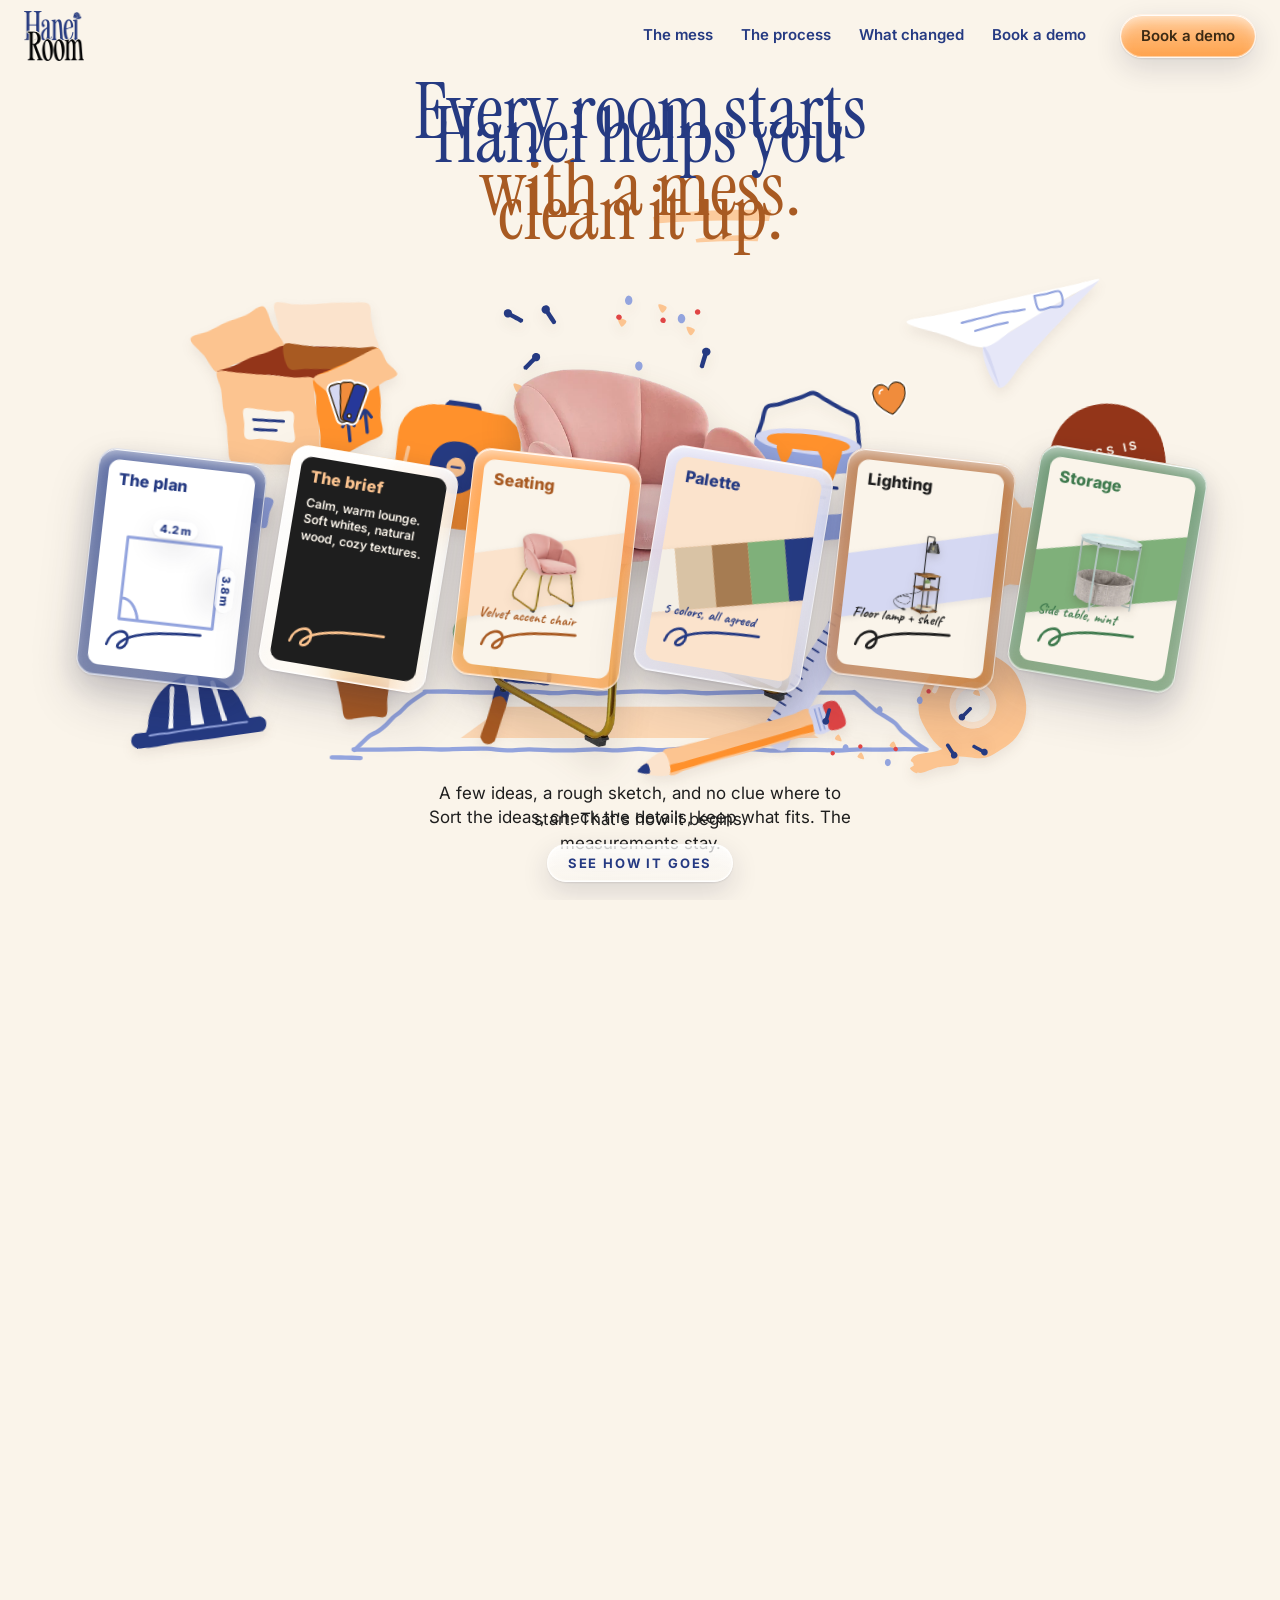
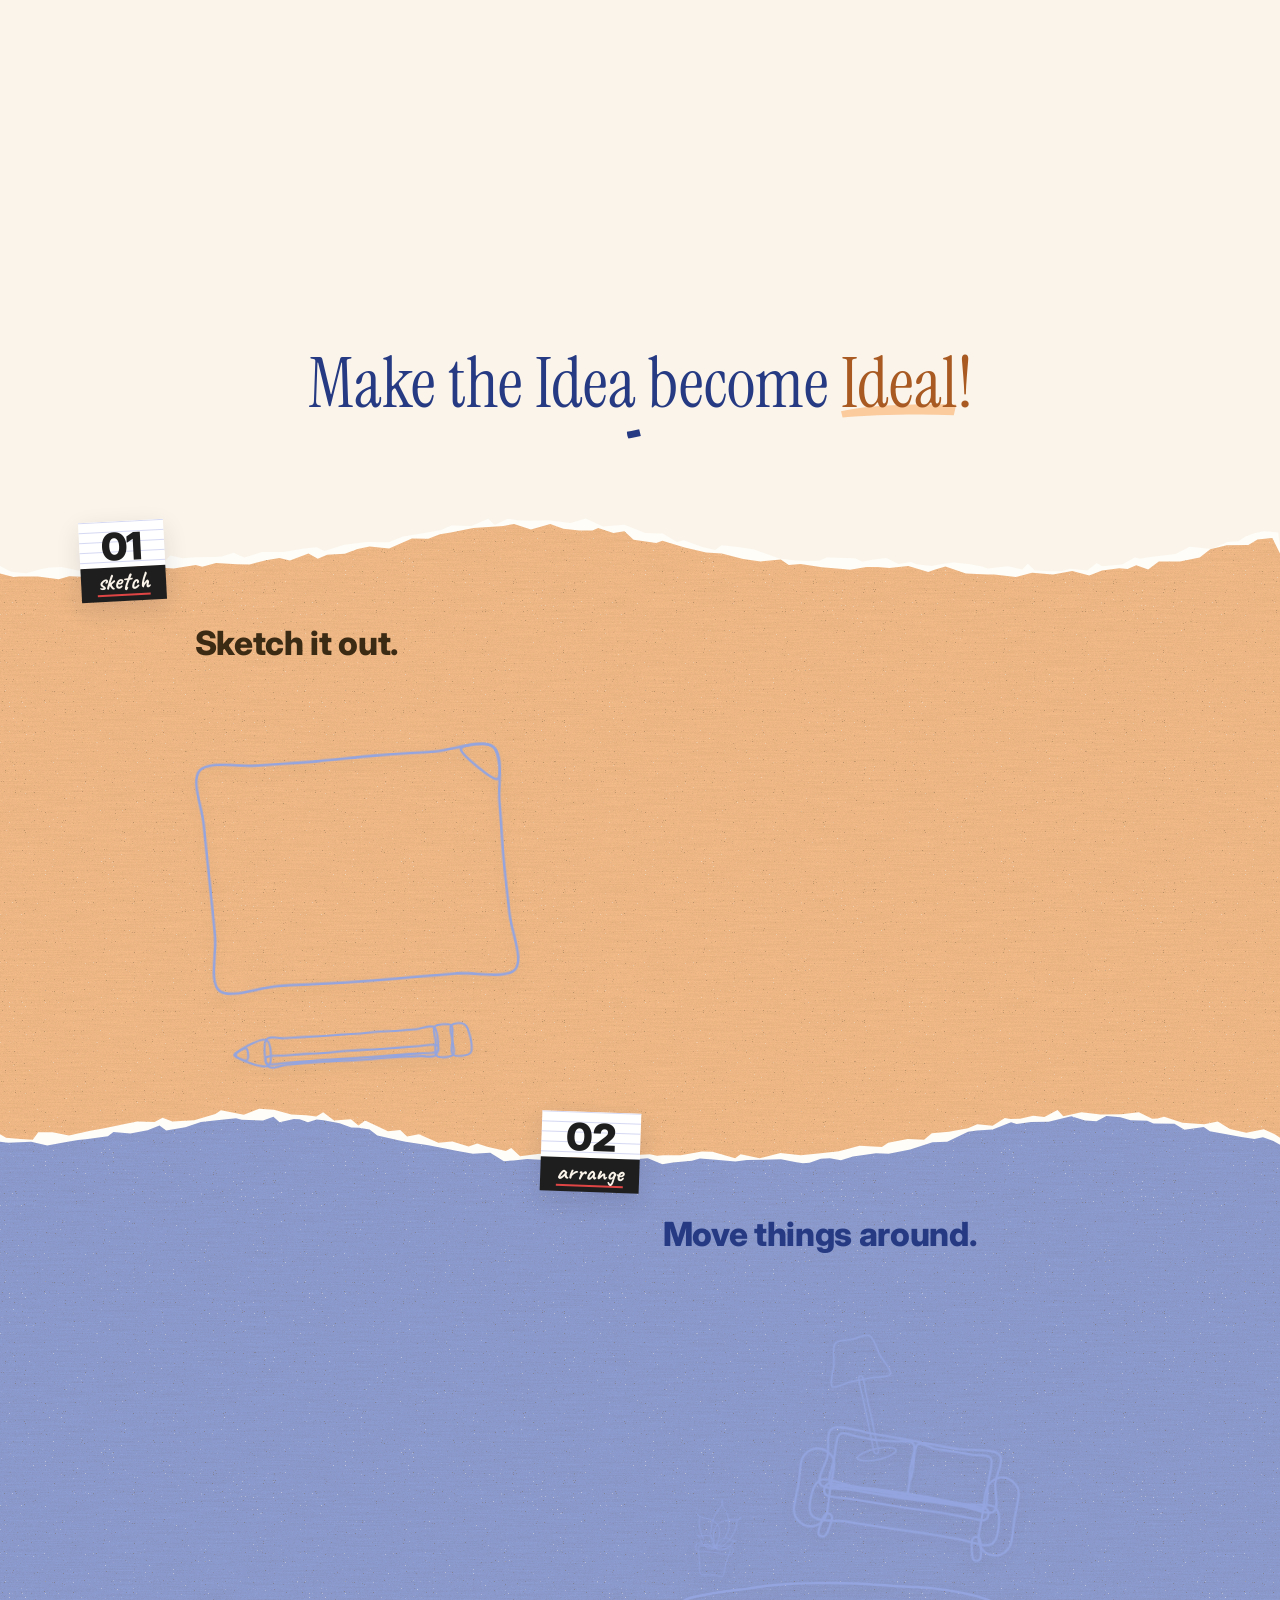
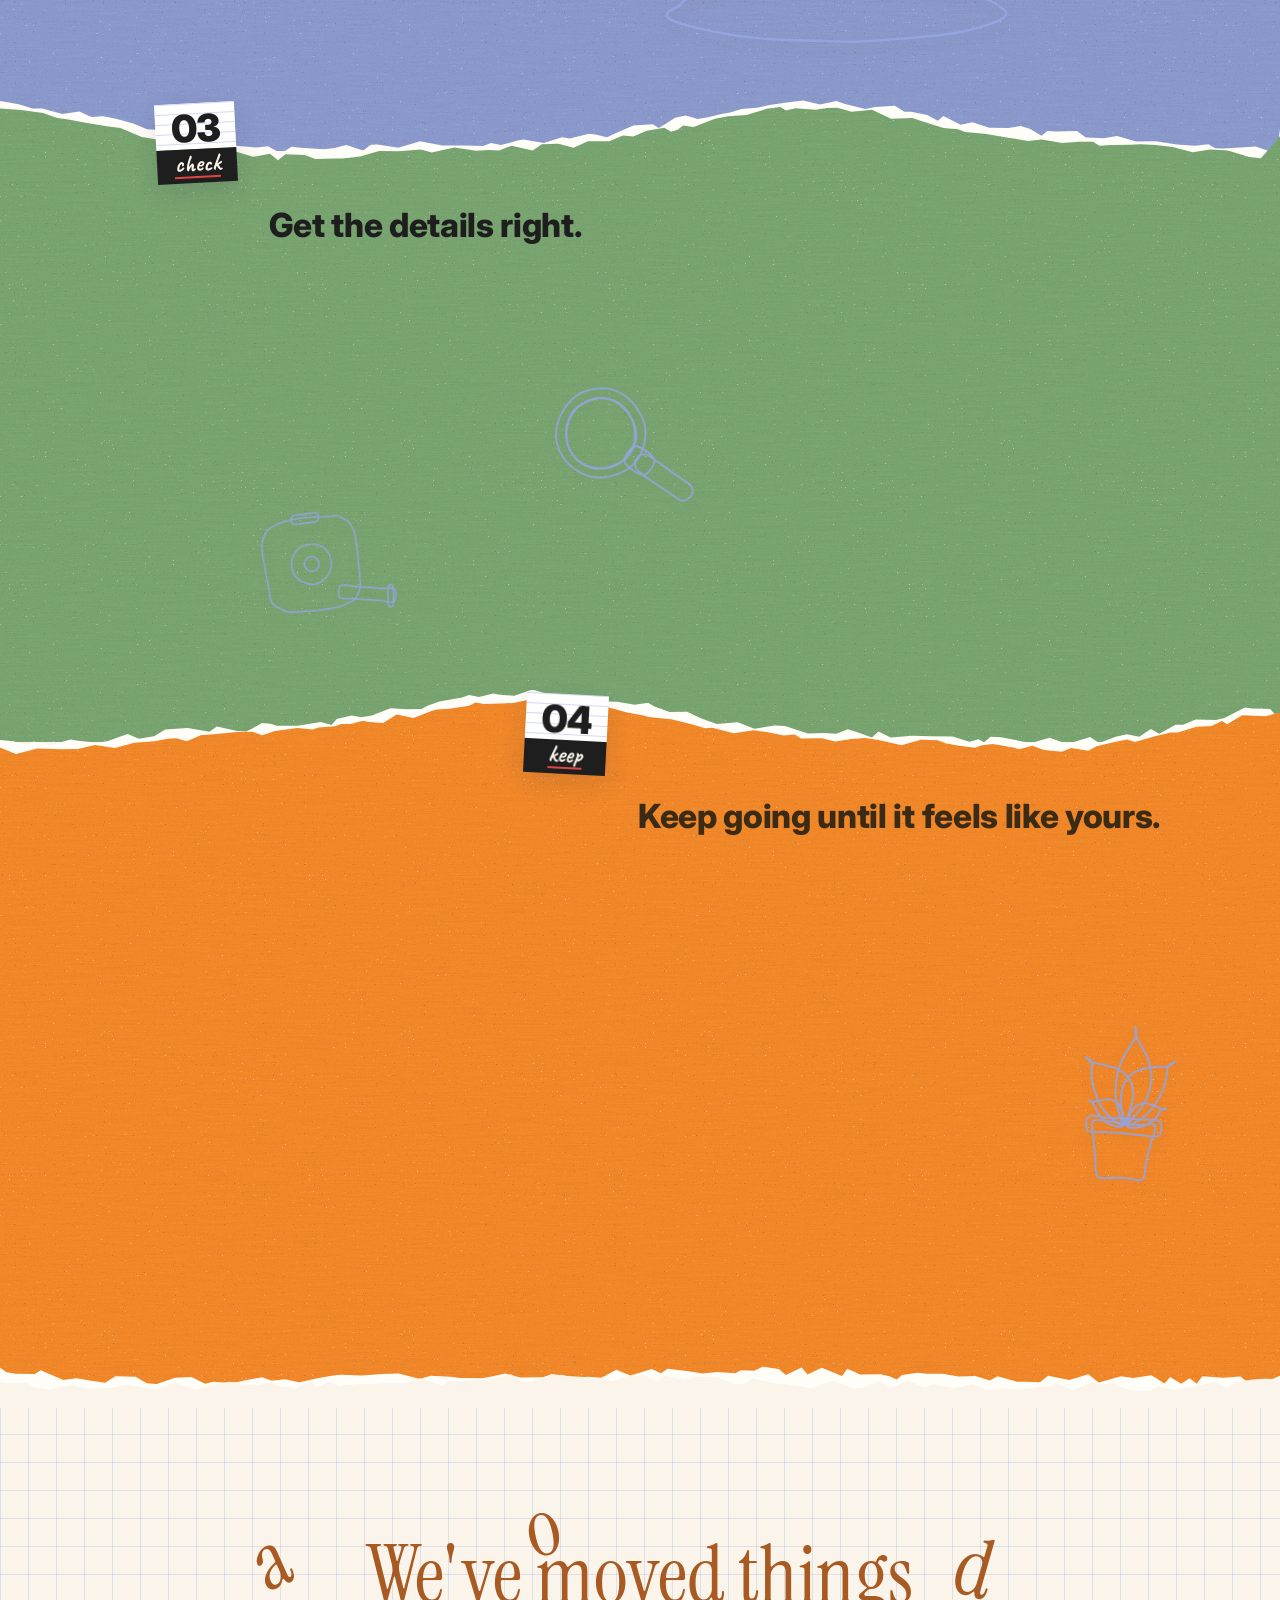
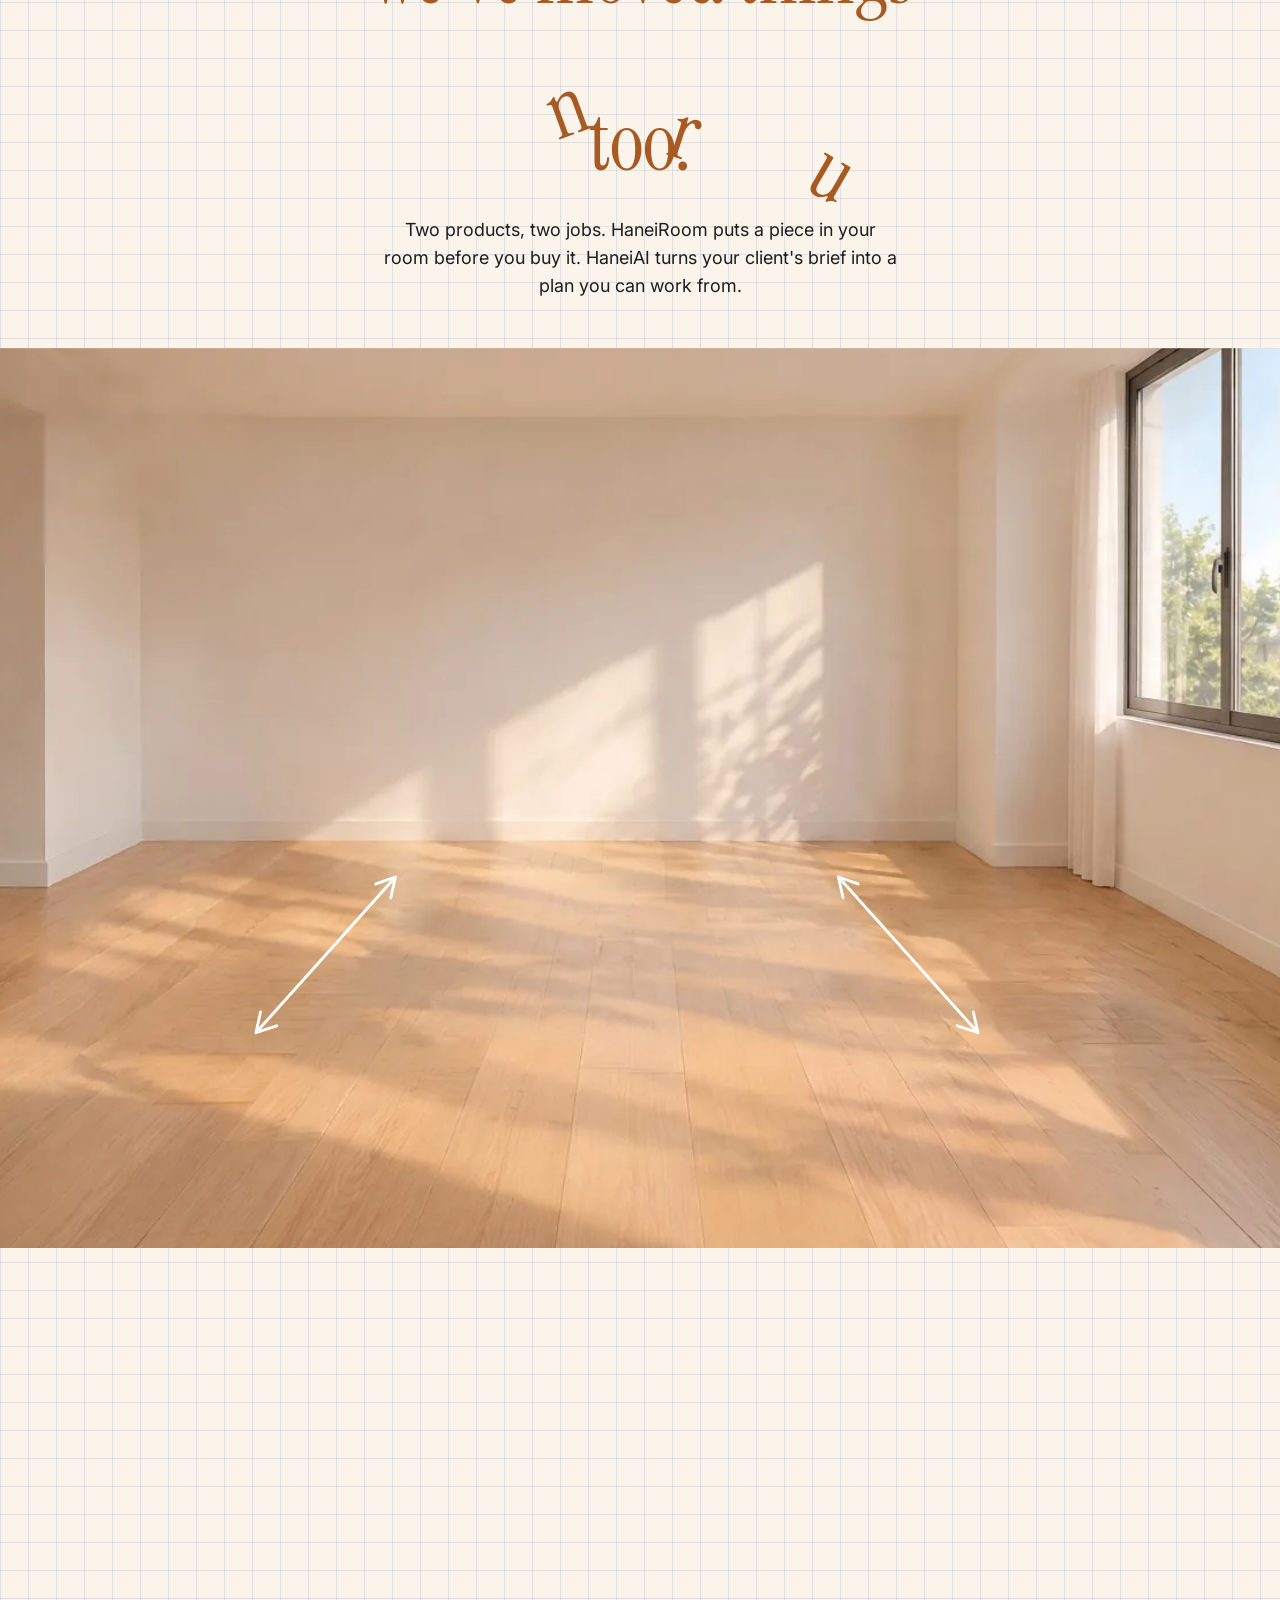
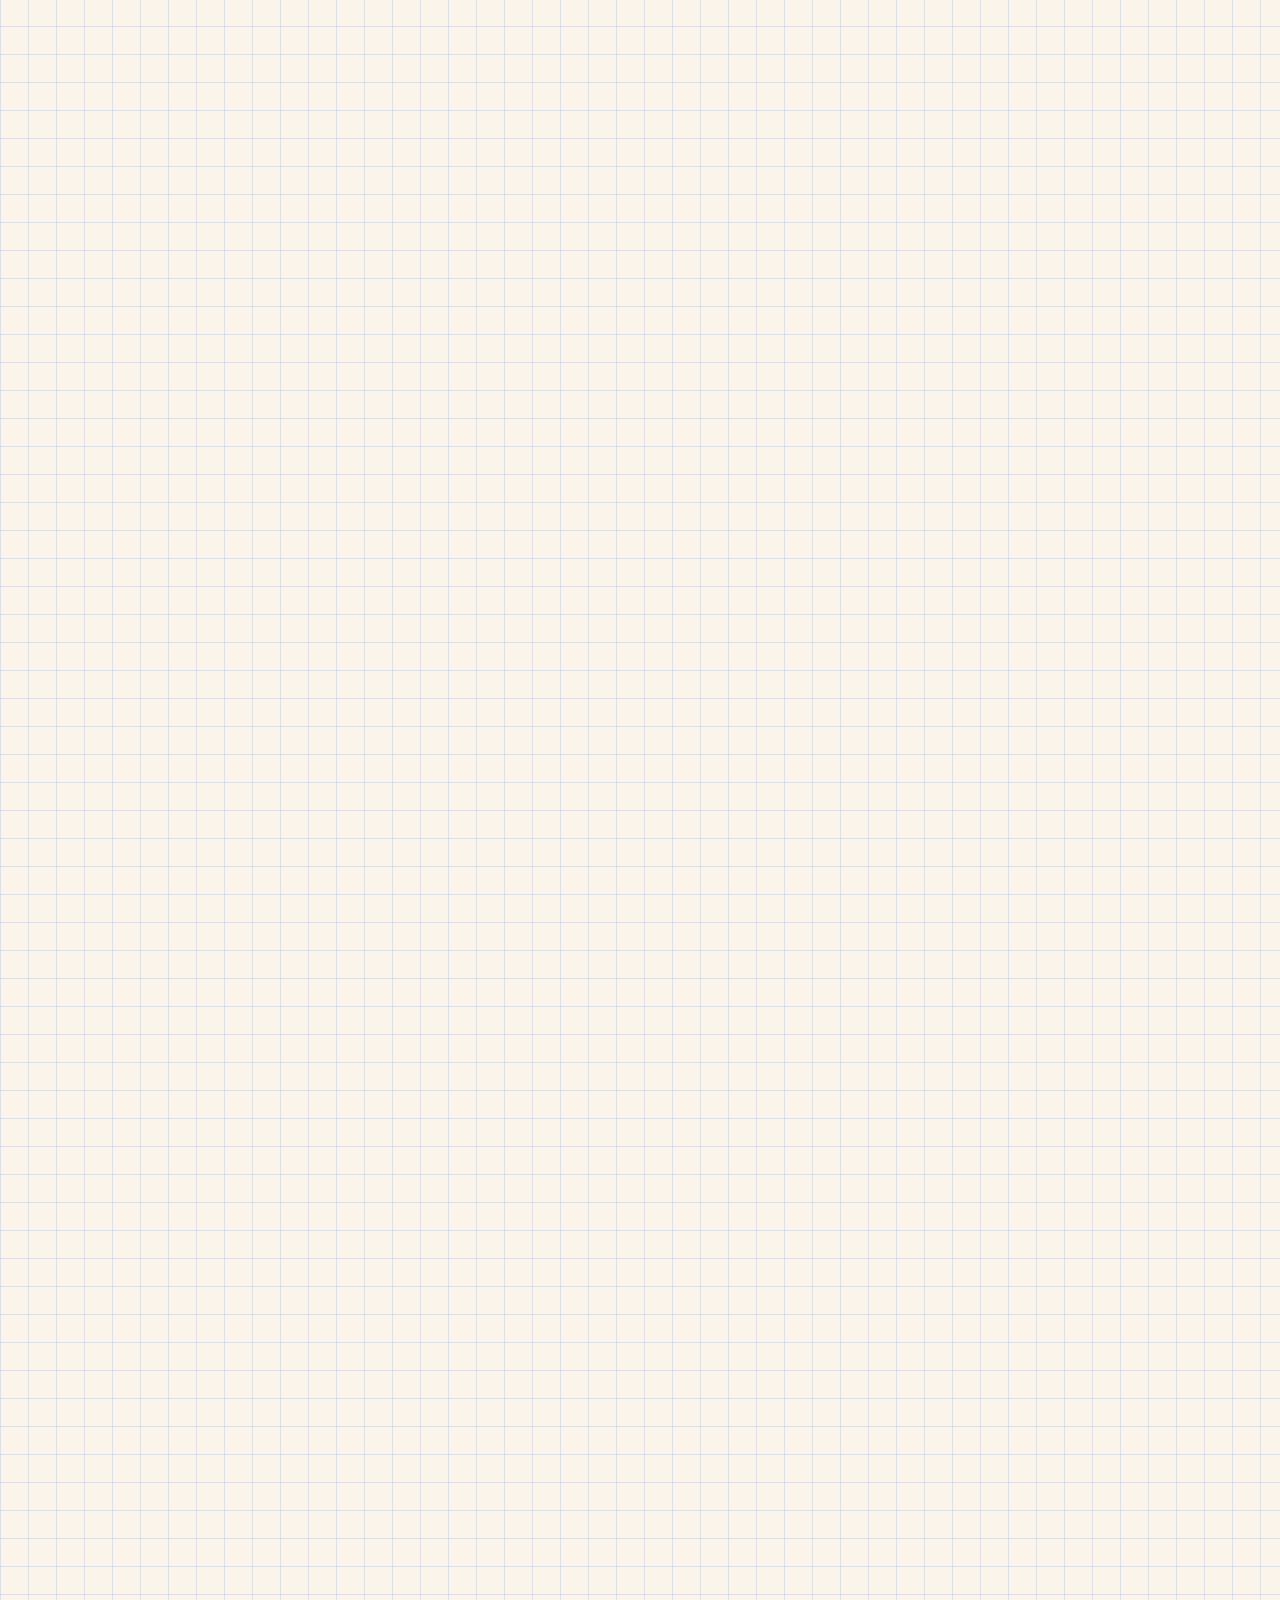
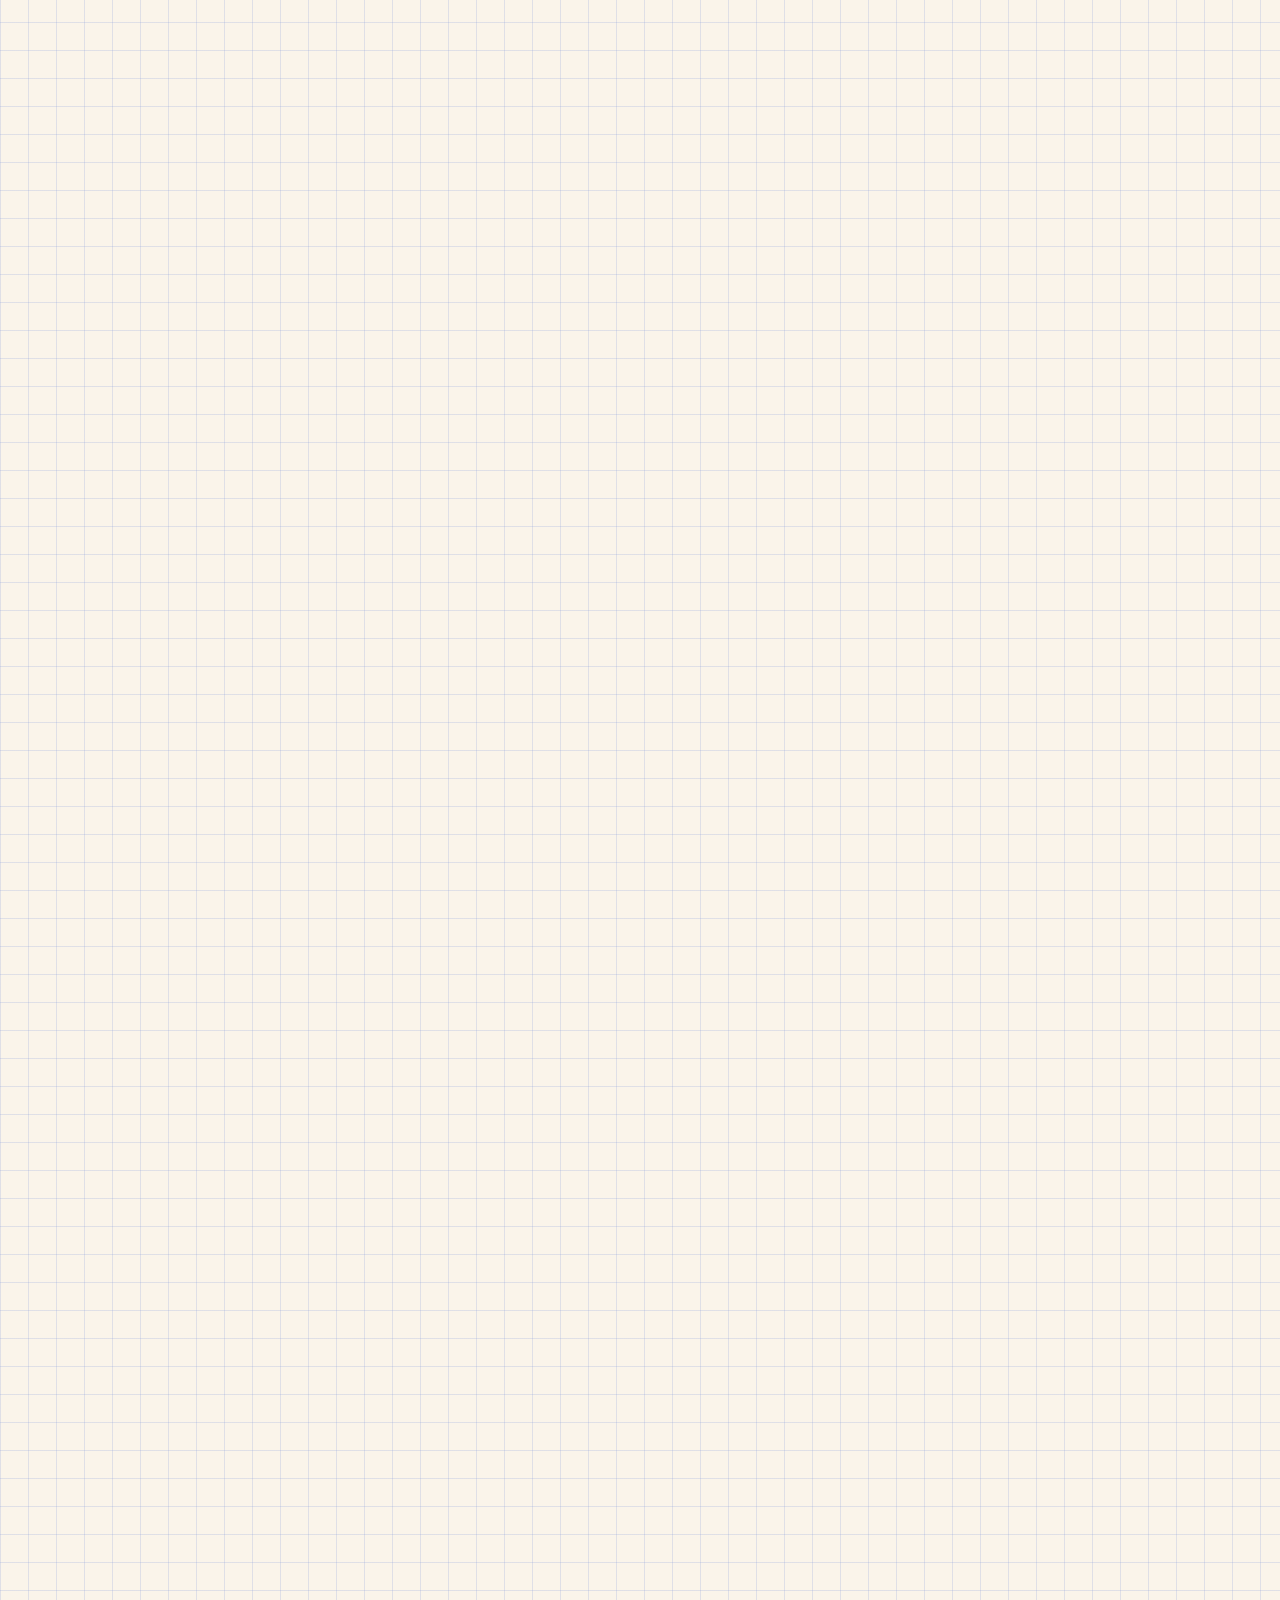
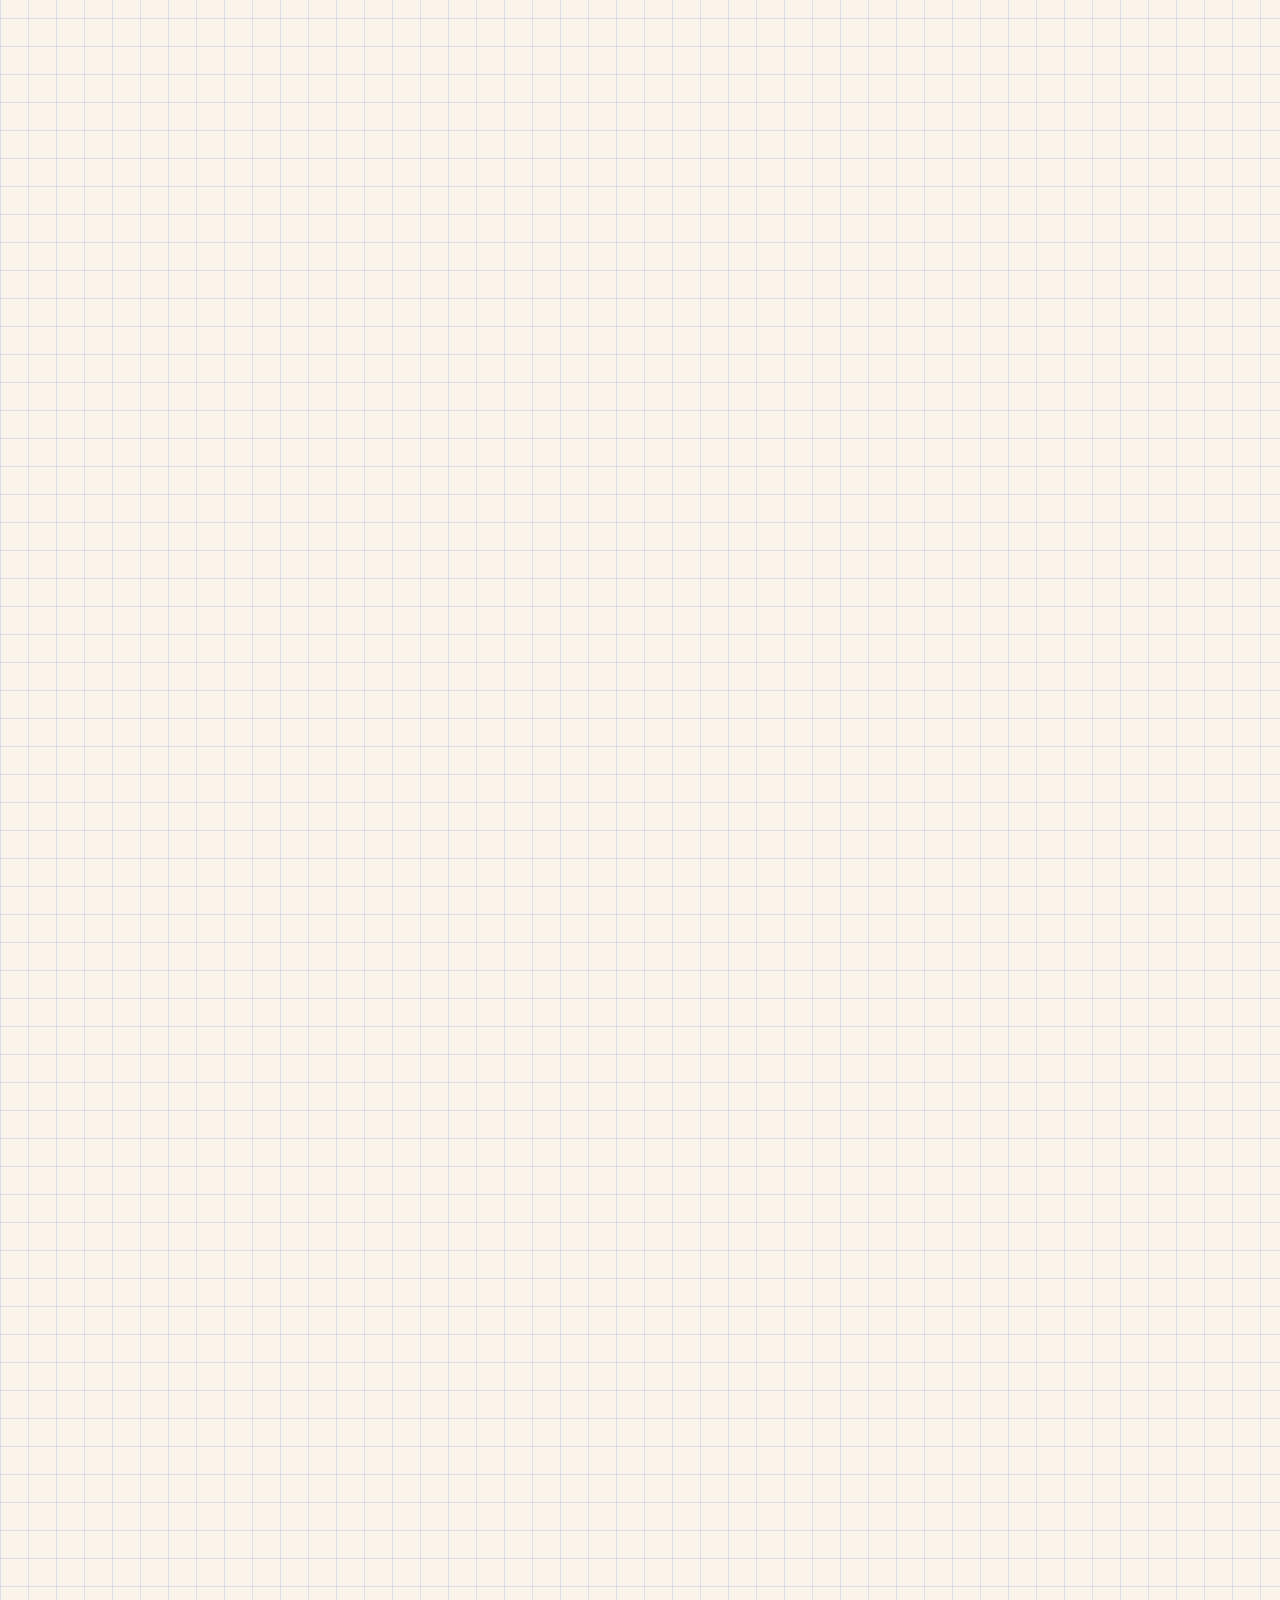
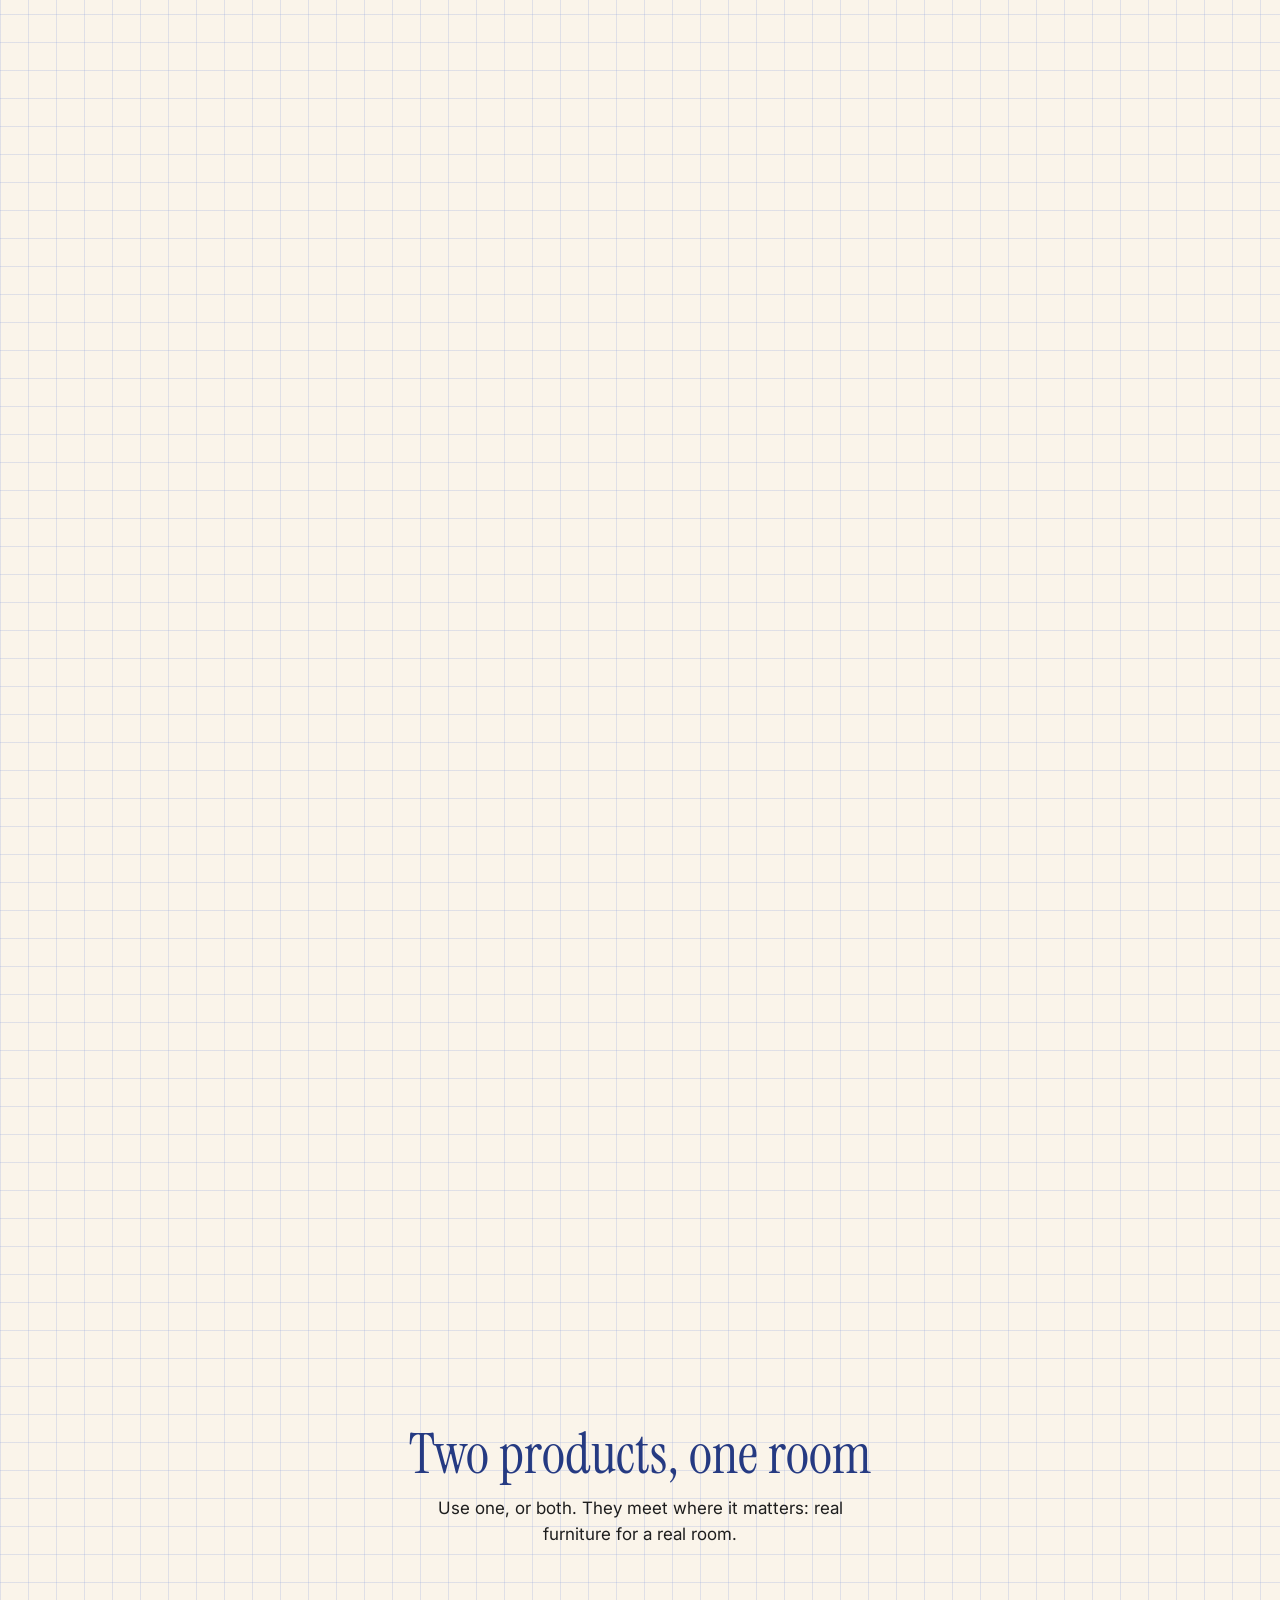
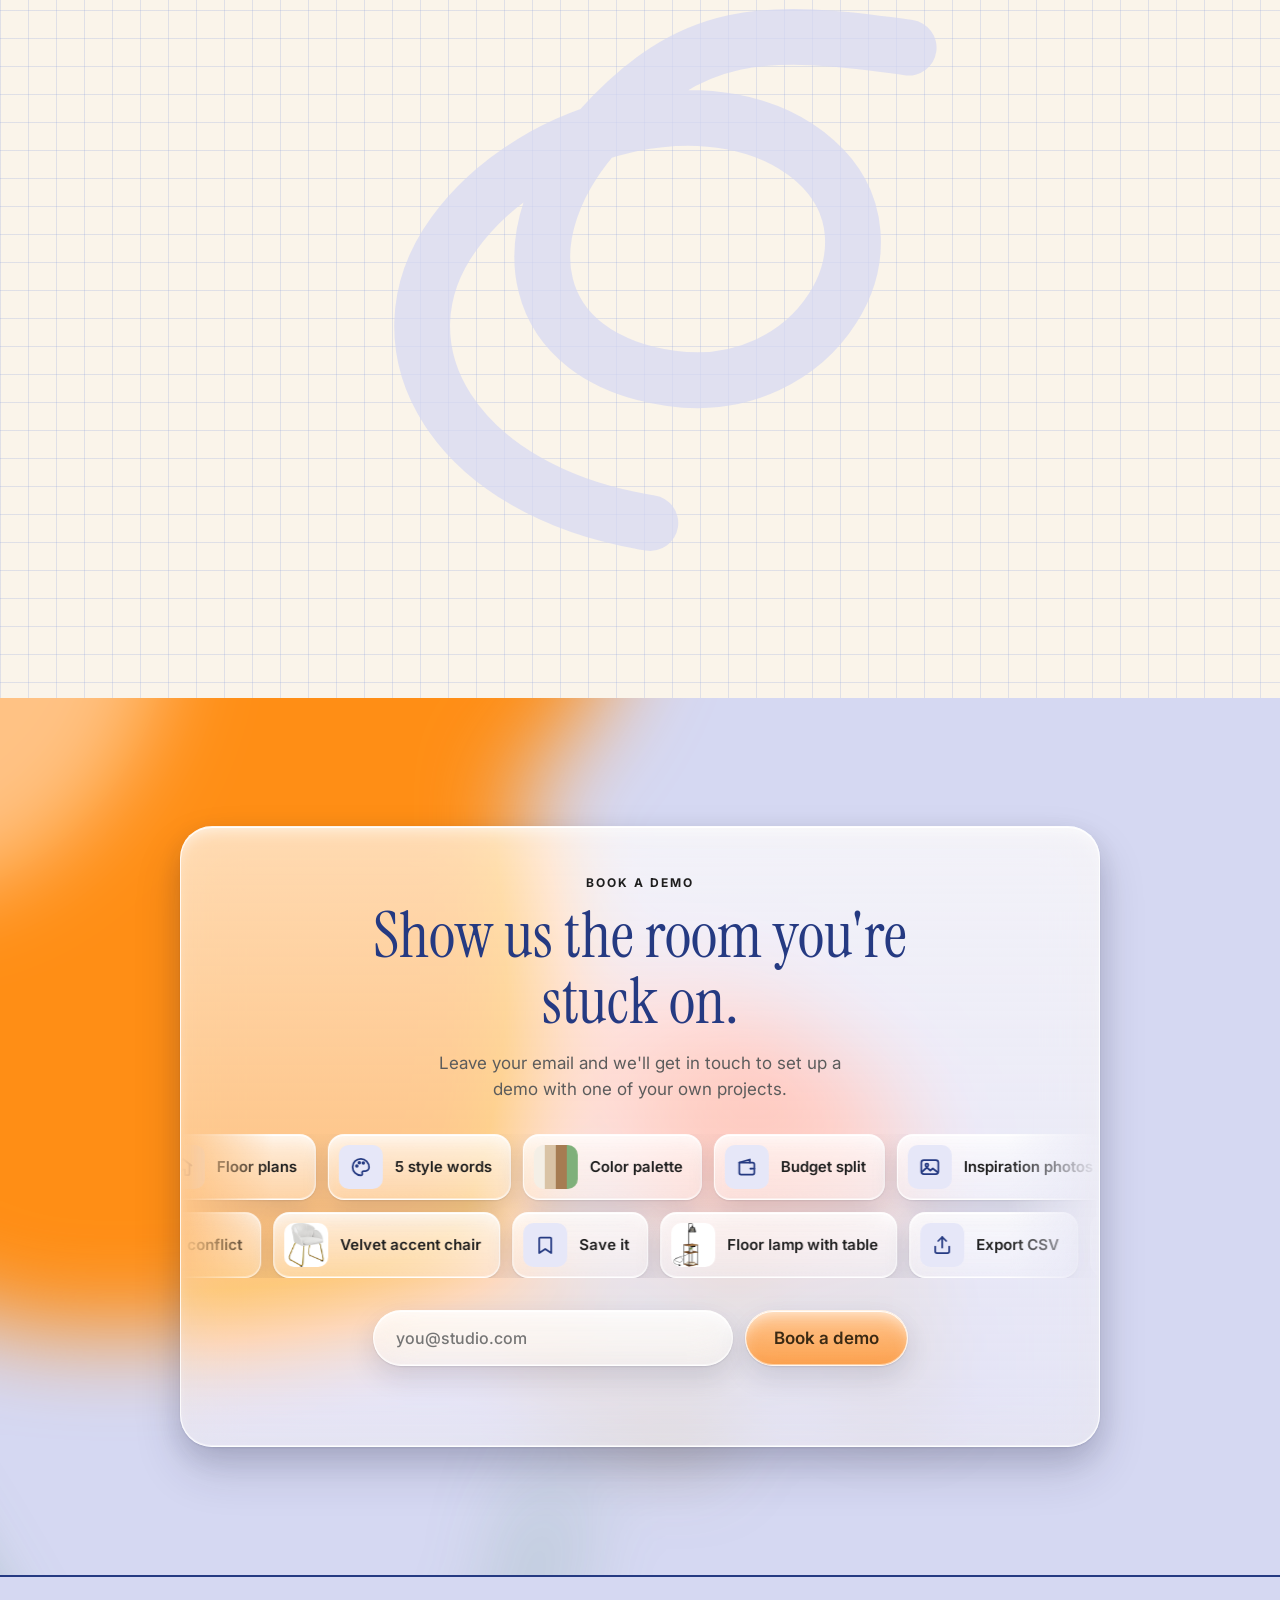
==== commit b24e2535: "Hold HaneiRoom in a phone with an App Store pitch Before the phone breaks into HaneiAI's three scree" ====
--- a/index.html
+++ b/index.html
@@ -326,14 +326,8 @@
       <div class="collage collage--card" aria-hidden="true"><!-- art:chair-card --><svg class="art" viewBox="0 0 200 250" aria-hidden="true" focusable="false"><path class="s" pathLength="1" fill="#253a82" d="M8 9.8C18.4 0 49.4 9.2 70 8.5C90.7 7.7 111.3 6 132 5.3C152.6 4.5 183.6 -5.8 193.9 4C204.2 13.8 193.6 44 193.8 64C193.9 84 194.7 104 194.8 124C195 144 194.5 164.1 194.7 184C194.9 204 206.5 234.1 196 243.7C185.6 253.4 153.3 242.4 132 242C110.7 241.7 89.3 241.9 68 241.5C46.7 241.2 14.5 249.8 4 240C-6.5 230.2 4.5 201.7 4.8 182.5C5.1 163.3 5.4 144.2 5.8 125C6.2 105.8 6.9 86.7 7.3 67.5C7.7 48.3 -2.5 19.7 8 9.8Z"/><path class="l" pathLength="1" stroke="#faf4ea" stroke-width="3" d="M60.1 140C60 137.5 59.3 129.9 59.1 124.8C58.9 119.7 58.8 114.7 58.8 109.6C58.8 104.5 59.1 99.5 59.1 94.4C59.1 89.3 59 84.3 58.8 79.2C58.6 74.1 55.8 67.3 58 64C60.2 60.7 67.2 60.8 71.9 59.6C76.6 58.3 81.5 57.9 86.2 56.7C90.9 55.4 95.4 52.1 100 52C104.7 51.8 109.4 54.5 114.1 55.7C118.8 57 123.4 58.2 128.1 59.5C132.8 60.9 140 60.7 142.2 64C144.4 67.3 141.5 74.1 141.4 79.2C141.2 84.3 141.3 89.3 141.3 94.4C141.3 99.5 141.3 104.5 141.2 109.6C141 114.7 140.4 119.7 140.2 124.8C140 129.9 140 137.5 140 140"/><path class="l" pathLength="1" stroke="#faf4ea" stroke-width="3" d="M46 139.9C48.6 139.9 56.3 140 61.4 140.1C66.6 140.1 71.7 140.1 76.9 140.2C82 140.2 87.1 140.3 92.3 140.4C97.4 140.4 102.6 140.7 107.7 140.6C112.9 140.5 118 139.7 123.1 139.6C128.3 139.5 133.4 140.1 138.6 140.2C143.7 140.2 150.7 136.4 154 140C157.2 143.6 160 158.1 158 161.8C156 165.5 147.1 162.1 141.7 162.2C136.3 162.4 130.9 162.6 125.4 162.5C120 162.4 114.6 161.7 109.1 161.7C103.7 161.6 98.3 162.1 92.9 162.1C87.4 162.2 82 162 76.6 162.1C71.1 162.1 65.8 162.4 60.3 162.4C54.8 162.4 46.1 165.7 43.8 162C41.4 158.2 45.6 143.7 46 140"/><path class="l" pathLength="1" stroke="#faf4ea" stroke-width="3" d="M53.8 162C53.6 164.9 52.8 173.6 52.2 179.4C51.5 185.1 50.7 190.9 50 196.7C49.3 202.4 48.3 211.1 48 214"/><path class="l" pathLength="1" stroke="#faf4ea" stroke-width="3" d="M147.9 162C148.2 164.9 149 173.6 149.7 179.4C150.4 185.1 151.4 190.9 152.2 196.6C152.9 202.4 153.7 211.1 154 214"/><path class="l" pathLength="1" stroke="#faf4ea" stroke-width="2.5" d="M83.9 162C84.1 164.2 84.5 170.9 84.7 175.3C85 179.8 85.1 184.2 85.3 188.7C85.6 193.1 85.9 199.8 86 202"/><path class="l" pathLength="1" stroke="#93a4de" stroke-width="2" d="M40 228.1C42.5 228.1 50 228.2 55 228.1C60 228.1 65 228.1 70 228.1C75 228.1 80 228.3 85 228.3C90 228.3 95 228.3 100 228.3C105 228.2 110 227.9 115 227.9C120 228 125 228.4 130 228.4C135 228.4 140 227.9 145 227.8C150 227.8 157.5 228 160 228"/><path class="l" pathLength="1" stroke="#93a4de" stroke-width="2" d="M40.1 222C40 224 40 232 40 234"/><path class="l" pathLength="1" stroke="#93a4de" stroke-width="2" d="M160 222C160 224 160 232 160 234"/><text class="t" x="100" y="30" font-size="15" fill="#fcc490" text-anchor="middle">chair? 60 cm</text></svg><!-- /art:chair-card --></div>
       <div class="collage collage--sheet" aria-hidden="true"><!-- art:sheet --><svg class="art" viewBox="0 0 320 240" aria-hidden="true" focusable="false"><path class="s" pathLength="1" fill="#ffffff" d="M10 14.2C19.5 4.9 48.7 12.9 68 12.3C87.3 11.8 106.7 11.8 126 11.2C145.3 10.5 164.6 9.1 184 8.5C203.3 7.9 222.6 8 242 7.6C261.4 7.1 289.9 -2.9 300.1 6C310.3 14.9 302.6 42.6 303.3 61C304 79.3 303.7 97.7 304.4 116C305 134.4 306.5 152.6 307.4 171C308.4 189.4 319.3 216.9 310 226.2C300.7 235.5 271.1 226.5 251.6 227C232.1 227.5 212.7 228.5 193.2 229.1C173.8 229.6 154.3 230.2 134.8 230.3C115.3 230.5 95.8 229.9 76.4 230.2C56.9 230.5 28.1 240.8 18.1 232C8.2 223.2 17.2 195.6 16.5 177.5C15.8 159.3 14.8 141.2 13.9 123C13.1 104.8 11.9 86.7 11.2 68.5C10.6 50.4 0.5 23.6 10 14.2Z"/><path class="s" pathLength="1" fill="#e6e7f8" d="M268 6.9C267.6 1.6 294.2 0.8 299.9 6C305.5 11.2 307.3 37.8 302 38C296.7 38.1 268.4 12.2 268 6.9Z"/><path class="l" pathLength="1" stroke="#93a4de" stroke-width="3" d="M50 50.3C52.6 50.2 60.3 50.2 65.4 49.9C70.5 49.7 75.6 49 80.8 48.9C85.9 48.8 91 49.4 96.2 49.4C101.3 49.4 106.4 49.2 111.5 49C116.7 48.8 121.8 48.4 126.9 48.1C132 47.8 137.2 47.5 142.3 47.4C147.4 47.3 152.6 47.5 157.7 47.5C162.8 47.4 167.9 47.2 173.1 47C178.2 46.8 183.3 46.5 188.4 46.5C193.6 46.5 198.7 46.8 203.8 46.8C209 46.8 214.1 46.4 219.2 46.3C224.4 46.3 229.5 46.6 234.6 46.5C239.7 46.5 247.3 43.3 249.9 46C252.5 48.7 249.9 57.1 250.1 62.7C250.2 68.2 250.7 73.8 251 79.3C251.3 84.9 251.6 90.4 251.9 96C252.1 101.5 252.5 107.1 252.5 112.6C252.5 118.2 251.5 123.8 251.6 129.3C251.7 134.9 252.9 140.4 253.2 146C253.6 151.5 253.5 157.1 253.6 162.7C253.6 168.2 253.5 173.8 253.5 179.3C253.6 184.8 256.5 193 254 195.7C251.5 198.4 243.6 195.3 238.4 195.5C233.3 195.8 228.1 197 222.9 197.3C217.8 197.7 212.6 197.3 207.4 197.5C202.2 197.6 197 198.1 191.9 198C186.7 198 181.5 197.1 176.3 197.1C171.1 197.1 166 198 160.8 198.2C155.6 198.4 150.4 198.3 145.2 198.2C140.1 198.2 134.9 198.1 129.7 198C124.5 198 119.3 198 114.1 198.1C109 198.2 103.8 198.6 98.6 198.7C93.4 198.9 88.2 198.9 83.1 199.2C77.9 199.4 72.7 200.2 67.6 200.3C62.4 200.5 54.7 202.8 52.2 200C49.7 197.2 52.6 188.9 52.5 183.3C52.5 177.8 52.2 172.2 52 166.7C51.9 161.1 52.1 155.5 51.9 150C51.6 144.4 50.9 138.9 50.7 133.3C50.5 127.8 50.7 122.2 50.6 116.7C50.5 111.1 49.9 105.6 50 100C50 94.5 51 88.9 51 83.3C51.1 77.8 50.5 72.2 50.4 66.7C50.2 61.1 50.1 52.8 50 50"/><path class="l" pathLength="1" stroke="#93a4de" stroke-width="3" d="M160 48C160 50.5 160.1 57.9 160.1 62.8C160.2 67.7 160.2 72.7 160.5 77.6C160.7 82.5 161.4 87.5 161.6 92.4C161.9 97.3 161.8 102.3 161.9 107.2C161.9 112.1 162 119.5 162 122"/><path class="l" pathLength="1" stroke="#93a4de" stroke-width="2.5" d="M52 162.1C54.2 162.2 60.7 162.6 65 162.9C69.3 163.2 74.6 162.2 77.9 164.1C81.2 165.9 82.7 170.6 85.1 174C87.4 177.3 90.7 180 92.1 184C93.4 188 92.8 195.7 93 198"/><path class="l" pathLength="1" stroke="#93a4de" stroke-width="3" d="M90 41.9C92.5 41.9 100 41.8 105 41.8C110 41.7 115 41.9 120 41.7C125 41.6 130 41.1 135 41C140 40.9 147.5 41 150 41"/><path class="l" pathLength="1" stroke="#93a4de" stroke-width="2.5" d="M182 152.2C184.3 152 191.3 151.2 196 151C200.6 150.8 205.3 151 210 150.9C214.7 150.7 219.3 150.5 224 150.3C228.7 150.2 235.7 147.4 238.1 150C240.5 152.6 238.2 160.7 238.5 166C238.9 171.4 242.1 179.3 240 182C237.9 184.8 230.7 182.4 226 182.6C221.3 182.8 216.7 183 212 183.2C207.3 183.4 202.7 183.6 198 183.8C193.3 183.9 186.2 186.6 183.8 184C181.4 181.4 183.8 173.3 183.4 168C183.1 162.6 182.2 154.7 182 152"/><path class="l" pathLength="1" stroke="#93a4de" stroke-width="2" d="M50 29.9C52.6 29.9 60.3 29.7 65.4 29.6C70.5 29.5 75.6 29.6 80.8 29.5C85.9 29.4 91 29 96.2 28.9C101.3 28.8 106.4 29 111.5 28.9C116.7 28.8 121.8 28.2 126.9 28.1C132 28 137.2 28.4 142.3 28.4C147.4 28.4 152.6 28.1 157.7 27.9C162.8 27.8 167.9 27.6 173.1 27.5C178.2 27.4 183.3 27.5 188.5 27.4C193.6 27.3 198.7 27 203.8 26.9C209 26.7 214.1 26.7 219.2 26.6C224.4 26.5 229.5 26.5 234.6 26.4C239.7 26.3 247.4 26.1 250 26"/><path class="l" pathLength="1" stroke="#93a4de" stroke-width="2" d="M271.9 48C272.1 50.7 272.5 59 272.6 64.4C272.7 69.9 272.4 75.4 272.5 80.9C272.6 86.4 272.7 91.9 273 97.3C273.3 102.8 273.9 108.3 274 113.8C274.2 119.3 273.9 124.7 274 130.2C274 135.7 274.2 141.2 274.5 146.7C274.7 152.2 275.3 157.6 275.5 163.1C275.7 168.6 275.7 174.1 275.8 179.5C275.9 185 276 193.3 276 196"/><text class="t" x="150" y="22" font-size="17" fill="#253a82" text-anchor="middle">4.2 m</text><text class="t" x="292" y="122" font-size="17" fill="#253a82" text-anchor="middle" transform="rotate(90 292 122)">3.8 m</text></svg><!-- /art:sheet --></div>
 
-      <div class="frame">
-        <span class="frame__corner frame__corner--tl" aria-hidden="true"><!-- art:frame-corner --><svg class="art" viewBox="0 0 110 110" aria-hidden="true" focusable="false"><path class="s" pathLength="1" fill="#fcc490" d="M39.9 32.1C40.2 34.1 44.8 34.7 47.1 35.3C49.4 36 51.7 35.9 53.9 36.1C56.2 36.2 58.4 36.3 60.6 36.3C62.9 36.4 65.1 36.5 67.3 36.3C69.5 36 71.7 35.3 73.8 34.7C76 34.1 78.1 33.5 80.3 32.7C82.4 31.9 84.5 31.1 86.6 30.1C88.8 29.1 91 28.1 93.1 26.9C95.2 25.7 97 23.3 99.2 22.8C101.4 22.3 106 23.9 106 23.9C106 24 101.4 24.2 99.1 23.1C96.7 22.1 94.2 19.3 91.8 17.7C89.4 16 87 14.2 84.6 13C82.2 11.7 79.9 10.8 77.6 10.2C75.3 9.7 73 9.4 70.8 9.5C68.5 9.5 66.4 9.9 64.2 10.5C62 11 59.8 11.7 57.7 12.9C55.6 14.1 53.7 15.8 51.7 17.5C49.7 19.3 47.5 21 45.6 23.4C43.6 25.8 39.7 30.1 39.9 32.1Z"/><path class="s" pathLength="1" fill="#fcc490" d="M32.1 40.2C30.1 40 26 43.9 23.6 45.8C21.1 47.7 19.2 49.6 17.5 51.6C15.7 53.6 14.2 55.7 13 57.8C11.8 59.9 10.9 62 10.3 64.2C9.6 66.3 9.1 68.6 9.1 70.8C9.2 73 9.9 75.2 10.5 77.5C11.2 79.8 11.8 82.2 13 84.6C14.1 87 15.8 89.5 17.5 91.9C19.1 94.3 21.9 96.8 23.1 99.2C24.2 101.5 24.3 105.9 24.3 106C24.3 106 22.7 101.4 23.1 99.2C23.5 97.1 25.5 95 26.6 92.9C27.8 90.8 29.1 88.8 30.2 86.7C31.2 84.6 32.2 82.5 32.9 80.3C33.7 78.2 34.3 76 34.8 73.8C35.3 71.7 35.7 69.5 36 67.3C36.2 65.1 36.2 62.9 36.3 60.6C36.3 58.4 36.5 56.2 36.3 53.9C36.2 51.6 36.2 49.3 35.5 47C34.8 44.7 34.1 40.4 32.1 40.2Z"/><path class="s" pathLength="1" fill="#ff912c" d="M61.4 34C61.5 39.4 60.1 45.7 57 50.2C53.9 54.7 48.1 59.3 42.8 61.1C37.5 62.9 30.5 62.9 25.2 61.2C19.9 59.4 14.2 55 11 50.5C7.7 46 5.5 39.4 5.5 34C5.6 28.6 7.9 22.4 11.2 17.8C14.5 13.3 19.9 8.7 25.1 6.8C30.4 4.9 37.5 4.8 42.7 6.7C48 8.5 53.6 13.4 56.7 17.9C59.8 22.5 61.4 28.6 61.4 34Z"/><path class="s" pathLength="1" fill="#fcc490" d="M49 34C48.9 36.9 47.8 40.5 46.1 42.8C44.4 45.1 41.4 46.9 38.7 47.8C35.9 48.7 32.3 49.1 29.5 48.3C26.6 47.4 23.5 45.3 21.8 42.9C20 40.5 18.8 37 18.9 34C18.9 31 20.2 27.3 21.9 25C23.6 22.6 26.4 20.6 29.2 19.7C32 18.9 35.8 19 38.6 19.9C41.5 20.9 44.7 23.1 46.4 25.4C48.2 27.8 49 31.1 49 34Z"/><path class="s" pathLength="1" fill="#a85a22" d="M39.9 34C39.9 35.4 39.3 37.2 38.3 38.2C37.4 39.2 35.4 40 34 40C32.6 40.1 30.7 39.3 29.7 38.3C28.7 37.3 28.1 35.4 28.1 34C28.1 32.6 28.7 30.8 29.7 29.8C30.7 28.9 32.6 28.1 34 28.1C35.4 28.1 37.2 28.8 38.2 29.8C39.2 30.8 39.8 32.6 39.9 34Z"/></svg><!-- /art:frame-corner --></span>
-        <span class="frame__corner frame__corner--tr" aria-hidden="true"><!-- art:frame-corner --><svg class="art" viewBox="0 0 110 110" aria-hidden="true" focusable="false"><path class="s" pathLength="1" fill="#fcc490" d="M39.9 32.1C40.2 34.1 44.8 34.7 47.1 35.3C49.4 36 51.7 35.9 53.9 36.1C56.2 36.2 58.4 36.3 60.6 36.3C62.9 36.4 65.1 36.5 67.3 36.3C69.5 36 71.7 35.3 73.8 34.7C76 34.1 78.1 33.5 80.3 32.7C82.4 31.9 84.5 31.1 86.6 30.1C88.8 29.1 91 28.1 93.1 26.9C95.2 25.7 97 23.3 99.2 22.8C101.4 22.3 106 23.9 106 23.9C106 24 101.4 24.2 99.1 23.1C96.7 22.1 94.2 19.3 91.8 17.7C89.4 16 87 14.2 84.6 13C82.2 11.7 79.9 10.8 77.6 10.2C75.3 9.7 73 9.4 70.8 9.5C68.5 9.5 66.4 9.9 64.2 10.5C62 11 59.8 11.7 57.7 12.9C55.6 14.1 53.7 15.8 51.7 17.5C49.7 19.3 47.5 21 45.6 23.4C43.6 25.8 39.7 30.1 39.9 32.1Z"/><path class="s" pathLength="1" fill="#fcc490" d="M32.1 40.2C30.1 40 26 43.9 23.6 45.8C21.1 47.7 19.2 49.6 17.5 51.6C15.7 53.6 14.2 55.7 13 57.8C11.8 59.9 10.9 62 10.3 64.2C9.6 66.3 9.1 68.6 9.1 70.8C9.2 73 9.9 75.2 10.5 77.5C11.2 79.8 11.8 82.2 13 84.6C14.1 87 15.8 89.5 17.5 91.9C19.1 94.3 21.9 96.8 23.1 99.2C24.2 101.5 24.3 105.9 24.3 106C24.3 106 22.7 101.4 23.1 99.2C23.5 97.1 25.5 95 26.6 92.9C27.8 90.8 29.1 88.8 30.2 86.7C31.2 84.6 32.2 82.5 32.9 80.3C33.7 78.2 34.3 76 34.8 73.8C35.3 71.7 35.7 69.5 36 67.3C36.2 65.1 36.2 62.9 36.3 60.6C36.3 58.4 36.5 56.2 36.3 53.9C36.2 51.6 36.2 49.3 35.5 47C34.8 44.7 34.1 40.4 32.1 40.2Z"/><path class="s" pathLength="1" fill="#ff912c" d="M61.4 34C61.5 39.4 60.1 45.7 57 50.2C53.9 54.7 48.1 59.3 42.8 61.1C37.5 62.9 30.5 62.9 25.2 61.2C19.9 59.4 14.2 55 11 50.5C7.7 46 5.5 39.4 5.5 34C5.6 28.6 7.9 22.4 11.2 17.8C14.5 13.3 19.9 8.7 25.1 6.8C30.4 4.9 37.5 4.8 42.7 6.7C48 8.5 53.6 13.4 56.7 17.9C59.8 22.5 61.4 28.6 61.4 34Z"/><path class="s" pathLength="1" fill="#fcc490" d="M49 34C48.9 36.9 47.8 40.5 46.1 42.8C44.4 45.1 41.4 46.9 38.7 47.8C35.9 48.7 32.3 49.1 29.5 48.3C26.6 47.4 23.5 45.3 21.8 42.9C20 40.5 18.8 37 18.9 34C18.9 31 20.2 27.3 21.9 25C23.6 22.6 26.4 20.6 29.2 19.7C32 18.9 35.8 19 38.6 19.9C41.5 20.9 44.7 23.1 46.4 25.4C48.2 27.8 49 31.1 49 34Z"/><path class="s" pathLength="1" fill="#a85a22" d="M39.9 34C39.9 35.4 39.3 37.2 38.3 38.2C37.4 39.2 35.4 40 34 40C32.6 40.1 30.7 39.3 29.7 38.3C28.7 37.3 28.1 35.4 28.1 34C28.1 32.6 28.7 30.8 29.7 29.8C30.7 28.9 32.6 28.1 34 28.1C35.4 28.1 37.2 28.8 38.2 29.8C39.2 30.8 39.8 32.6 39.9 34Z"/></svg><!-- /art:frame-corner --></span>
-        <span class="frame__corner frame__corner--bl" aria-hidden="true"><!-- art:frame-corner --><svg class="art" viewBox="0 0 110 110" aria-hidden="true" focusable="false"><path class="s" pathLength="1" fill="#fcc490" d="M39.9 32.1C40.2 34.1 44.8 34.7 47.1 35.3C49.4 36 51.7 35.9 53.9 36.1C56.2 36.2 58.4 36.3 60.6 36.3C62.9 36.4 65.1 36.5 67.3 36.3C69.5 36 71.7 35.3 73.8 34.7C76 34.1 78.1 33.5 80.3 32.7C82.4 31.9 84.5 31.1 86.6 30.1C88.8 29.1 91 28.1 93.1 26.9C95.2 25.7 97 23.3 99.2 22.8C101.4 22.3 106 23.9 106 23.9C106 24 101.4 24.2 99.1 23.1C96.7 22.1 94.2 19.3 91.8 17.7C89.4 16 87 14.2 84.6 13C82.2 11.7 79.9 10.8 77.6 10.2C75.3 9.7 73 9.4 70.8 9.5C68.5 9.5 66.4 9.9 64.2 10.5C62 11 59.8 11.7 57.7 12.9C55.6 14.1 53.7 15.8 51.7 17.5C49.7 19.3 47.5 21 45.6 23.4C43.6 25.8 39.7 30.1 39.9 32.1Z"/><path class="s" pathLength="1" fill="#fcc490" d="M32.1 40.2C30.1 40 26 43.9 23.6 45.8C21.1 47.7 19.2 49.6 17.5 51.6C15.7 53.6 14.2 55.7 13 57.8C11.8 59.9 10.9 62 10.3 64.2C9.6 66.3 9.1 68.6 9.1 70.8C9.2 73 9.9 75.2 10.5 77.5C11.2 79.8 11.8 82.2 13 84.6C14.1 87 15.8 89.5 17.5 91.9C19.1 94.3 21.9 96.8 23.1 99.2C24.2 101.5 24.3 105.9 24.3 106C24.3 106 22.7 101.4 23.1 99.2C23.5 97.1 25.5 95 26.6 92.9C27.8 90.8 29.1 88.8 30.2 86.7C31.2 84.6 32.2 82.5 32.9 80.3C33.7 78.2 34.3 76 34.8 73.8C35.3 71.7 35.7 69.5 36 67.3C36.2 65.1 36.2 62.9 36.3 60.6C36.3 58.4 36.5 56.2 36.3 53.9C36.2 51.6 36.2 49.3 35.5 47C34.8 44.7 34.1 40.4 32.1 40.2Z"/><path class="s" pathLength="1" fill="#ff912c" d="M61.4 34C61.5 39.4 60.1 45.7 57 50.2C53.9 54.7 48.1 59.3 42.8 61.1C37.5 62.9 30.5 62.9 25.2 61.2C19.9 59.4 14.2 55 11 50.5C7.7 46 5.5 39.4 5.5 34C5.6 28.6 7.9 22.4 11.2 17.8C14.5 13.3 19.9 8.7 25.1 6.8C30.4 4.9 37.5 4.8 42.7 6.7C48 8.5 53.6 13.4 56.7 17.9C59.8 22.5 61.4 28.6 61.4 34Z"/><path class="s" pathLength="1" fill="#fcc490" d="M49 34C48.9 36.9 47.8 40.5 46.1 42.8C44.4 45.1 41.4 46.9 38.7 47.8C35.9 48.7 32.3 49.1 29.5 48.3C26.6 47.4 23.5 45.3 21.8 42.9C20 40.5 18.8 37 18.9 34C18.9 31 20.2 27.3 21.9 25C23.6 22.6 26.4 20.6 29.2 19.7C32 18.9 35.8 19 38.6 19.9C41.5 20.9 44.7 23.1 46.4 25.4C48.2 27.8 49 31.1 49 34Z"/><path class="s" pathLength="1" fill="#a85a22" d="M39.9 34C39.9 35.4 39.3 37.2 38.3 38.2C37.4 39.2 35.4 40 34 40C32.6 40.1 30.7 39.3 29.7 38.3C28.7 37.3 28.1 35.4 28.1 34C28.1 32.6 28.7 30.8 29.7 29.8C30.7 28.9 32.6 28.1 34 28.1C35.4 28.1 37.2 28.8 38.2 29.8C39.2 30.8 39.8 32.6 39.9 34Z"/></svg><!-- /art:frame-corner --></span>
-        <span class="frame__corner frame__corner--br" aria-hidden="true"><!-- art:frame-corner --><svg class="art" viewBox="0 0 110 110" aria-hidden="true" focusable="false"><path class="s" pathLength="1" fill="#fcc490" d="M39.9 32.1C40.2 34.1 44.8 34.7 47.1 35.3C49.4 36 51.7 35.9 53.9 36.1C56.2 36.2 58.4 36.3 60.6 36.3C62.9 36.4 65.1 36.5 67.3 36.3C69.5 36 71.7 35.3 73.8 34.7C76 34.1 78.1 33.5 80.3 32.7C82.4 31.9 84.5 31.1 86.6 30.1C88.8 29.1 91 28.1 93.1 26.9C95.2 25.7 97 23.3 99.2 22.8C101.4 22.3 106 23.9 106 23.9C106 24 101.4 24.2 99.1 23.1C96.7 22.1 94.2 19.3 91.8 17.7C89.4 16 87 14.2 84.6 13C82.2 11.7 79.9 10.8 77.6 10.2C75.3 9.7 73 9.4 70.8 9.5C68.5 9.5 66.4 9.9 64.2 10.5C62 11 59.8 11.7 57.7 12.9C55.6 14.1 53.7 15.8 51.7 17.5C49.7 19.3 47.5 21 45.6 23.4C43.6 25.8 39.7 30.1 39.9 32.1Z"/><path class="s" pathLength="1" fill="#fcc490" d="M32.1 40.2C30.1 40 26 43.9 23.6 45.8C21.1 47.7 19.2 49.6 17.5 51.6C15.7 53.6 14.2 55.7 13 57.8C11.8 59.9 10.9 62 10.3 64.2C9.6 66.3 9.1 68.6 9.1 70.8C9.2 73 9.9 75.2 10.5 77.5C11.2 79.8 11.8 82.2 13 84.6C14.1 87 15.8 89.5 17.5 91.9C19.1 94.3 21.9 96.8 23.1 99.2C24.2 101.5 24.3 105.9 24.3 106C24.3 106 22.7 101.4 23.1 99.2C23.5 97.1 25.5 95 26.6 92.9C27.8 90.8 29.1 88.8 30.2 86.7C31.2 84.6 32.2 82.5 32.9 80.3C33.7 78.2 34.3 76 34.8 73.8C35.3 71.7 35.7 69.5 36 67.3C36.2 65.1 36.2 62.9 36.3 60.6C36.3 58.4 36.5 56.2 36.3 53.9C36.2 51.6 36.2 49.3 35.5 47C34.8 44.7 34.1 40.4 32.1 40.2Z"/><path class="s" pathLength="1" fill="#ff912c" d="M61.4 34C61.5 39.4 60.1 45.7 57 50.2C53.9 54.7 48.1 59.3 42.8 61.1C37.5 62.9 30.5 62.9 25.2 61.2C19.9 59.4 14.2 55 11 50.5C7.7 46 5.5 39.4 5.5 34C5.6 28.6 7.9 22.4 11.2 17.8C14.5 13.3 19.9 8.7 25.1 6.8C30.4 4.9 37.5 4.8 42.7 6.7C48 8.5 53.6 13.4 56.7 17.9C59.8 22.5 61.4 28.6 61.4 34Z"/><path class="s" pathLength="1" fill="#fcc490" d="M49 34C48.9 36.9 47.8 40.5 46.1 42.8C44.4 45.1 41.4 46.9 38.7 47.8C35.9 48.7 32.3 49.1 29.5 48.3C26.6 47.4 23.5 45.3 21.8 42.9C20 40.5 18.8 37 18.9 34C18.9 31 20.2 27.3 21.9 25C23.6 22.6 26.4 20.6 29.2 19.7C32 18.9 35.8 19 38.6 19.9C41.5 20.9 44.7 23.1 46.4 25.4C48.2 27.8 49 31.1 49 34Z"/><path class="s" pathLength="1" fill="#a85a22" d="M39.9 34C39.9 35.4 39.3 37.2 38.3 38.2C37.4 39.2 35.4 40 34 40C32.6 40.1 30.7 39.3 29.7 38.3C28.7 37.3 28.1 35.4 28.1 34C28.1 32.6 28.7 30.8 29.7 29.8C30.7 28.9 32.6 28.1 34 28.1C35.4 28.1 37.2 28.8 38.2 29.8C39.2 30.8 39.8 32.6 39.9 34Z"/></svg><!-- /art:frame-corner --></span>
-        <span class="frame__crest" aria-hidden="true"><!-- art:frame-crest --><svg class="art" viewBox="0 0 180 70" aria-hidden="true" focusable="false"><path class="s" pathLength="1" fill="#fcc490" d="M90.2 49.9C90.8 47.8 86.7 41.9 84.8 38.6C82.8 35.4 80.5 32.9 78.3 30.5C76.1 28 74 25.8 71.7 24C69.4 22.1 67 20.7 64.6 19.5C62.1 18.3 59.5 17.4 56.9 17C54.2 16.6 51.5 16.8 48.6 17.1C45.7 17.5 42.6 17.9 39.6 18.9C36.5 20 33.4 21.8 30.3 23.5C27.1 25.2 23.6 27.9 20.6 29.1C17.5 30.2 12 30.2 12 30.2C12 30.1 18 28.4 20.6 28.9C23.3 29.3 25.5 31.6 27.9 33C30.3 34.4 32.6 35.9 35.1 37.1C37.6 38.4 40.1 39.3 42.6 40.3C45.1 41.4 47.6 42.5 50.1 43.5C52.6 44.6 55.1 45.6 57.7 46.5C60.2 47.3 62.8 47.8 65.4 48.5C68.1 49.1 70.7 49.9 73.3 50.3C76 50.7 78.5 51 81.3 51C84.2 50.9 89.7 51.9 90.2 49.9Z"/><path class="s" pathLength="1" fill="#fcc490" d="M90 50.2C90.5 52.3 95.8 51.1 98.6 51.1C101.4 51.2 104 50.7 106.7 50.3C109.4 49.9 112 49.4 114.6 48.7C117.2 48 119.7 46.9 122.2 46C124.8 45.2 127.4 44.5 129.9 43.6C132.5 42.7 135 41.6 137.5 40.6C140 39.5 142.6 38.6 145 37.3C147.4 36 149.7 34.3 152.1 33C154.5 31.6 156.8 29.6 159.4 29C162.1 28.5 168 29.8 168 29.8C168 29.8 162.4 30.2 159.3 29.2C156.3 28.1 152.9 25.1 149.8 23.4C146.6 21.7 143.4 20 140.4 18.9C137.3 17.8 134.3 17.3 131.4 17C128.6 16.8 125.9 16.9 123.2 17.3C120.5 17.7 117.9 18.3 115.4 19.4C112.9 20.5 110.4 21.9 108.1 23.7C105.8 25.6 103.9 28 101.8 30.5C99.6 33 97.2 35.4 95.2 38.7C93.3 42 89.4 48.1 90 50.2Z"/><path class="s" pathLength="1" fill="#ff912c" d="M116.3 40C116.4 45.1 114.6 51.4 111.5 55.5C108.5 59.5 103 62.8 98.1 64.4C93.2 65.9 87 66.1 82.2 64.7C77.4 63.2 72.3 59.6 69.2 55.5C66.2 51.4 64 45.2 64 40C63.9 34.8 65.9 28.3 68.9 24.3C71.9 20.3 77 17.4 81.9 15.9C86.8 14.4 93.4 13.9 98.2 15.4C103.1 16.9 108.1 20.5 111.1 24.6C114.1 28.7 116.2 34.9 116.3 40Z"/><path class="s" pathLength="1" fill="#fcc490" d="M101.9 40C101.8 42.3 101 45.2 99.7 47.1C98.3 49 96 50.7 93.8 51.4C91.6 52.1 88.5 51.9 86.2 51.2C84 50.5 81.6 49 80.2 47.1C78.8 45.3 77.8 42.4 77.7 40C77.7 37.6 78.6 34.8 80 32.8C81.5 30.9 84.1 29 86.4 28.3C88.6 27.7 91.4 28 93.7 28.7C96 29.5 98.6 31.2 100 33.1C101.3 34.9 101.9 37.7 101.9 40Z"/></svg><!-- /art:frame-crest --></span>
-        <div class="frame__inner"></div>
-      </div>
+      <!-- the phone HaneiRoom runs on: a bezel ring over the clipped camera view -->
+      <div class="frame" aria-hidden="true"><i class="frame__island"></i></div>
 
       <figure class="scan" role="img" aria-label="Animation of HaneiRoom on a phone, not a live scan: it scans an empty room, finds and measures the floor, shows a pink velvet accent chair, places that same chair on the floor, then opens its shop card with a description and the price.">
         <div class="scan__view" aria-hidden="true">
@@ -390,9 +384,19 @@
         </div>
       </figure>
 
-      <div class="tag-note tag-note--then">
-        <p class="tag-note__k">HaneiRoom · on your phone</p>
-        <p>Scan the room, drop furniture in with AR, buy the exact piece.</p>
+      <!-- HaneiRoom held in its phone: what it does and where to get it, before the phone breaks into HaneiAI's screens -->
+      <div class="pitch">
+        <p class="pitch__k">HaneiRoom · on your phone</p>
+        <p class="pitch__t">See it in your room before you buy it.</p>
+        <ol class="pitch__steps">
+          <li><b>Scan</b> the room and find the floor</li>
+          <li><b>Place</b> the exact piece in AR, at real size</li>
+          <li><b>Buy</b> it from the shop in one tap</li>
+        </ol>
+        <a class="appstore" href="https://apps.apple.com/app/haneiroom/id6752036173" target="_blank" rel="noopener" aria-label="Try HaneiRoom, available on the App Store">
+          <svg viewBox="0 0 24 24" aria-hidden="true" focusable="false"><path d="M12.152 6.896c-.948 0-2.415-1.078-3.96-1.04-2.04.027-3.91 1.183-4.961 3.014-2.117 3.675-.546 9.103 1.519 12.09 1.013 1.454 2.208 3.09 3.792 3.039 1.52-.065 2.09-.987 3.935-.987 1.831 0 2.35.987 3.96.948 1.637-.026 2.676-1.48 3.676-2.948 1.156-1.688 1.636-3.325 1.662-3.415-.039-.013-3.182-1.221-3.22-4.857-.026-3.04 2.48-4.494 2.597-4.559-1.429-2.09-3.623-2.324-4.39-2.376-2-.156-3.675 1.09-4.61 1.09zM15.53 3.83c.843-1.012 1.4-2.427 1.245-3.83-1.207.052-2.662.805-3.532 1.818-.78.896-1.454 2.338-1.273 3.714 1.338.104 2.715-.688 3.559-1.701"/></svg>
+          <span><small>Available on the</small>App Store</span>
+        </a>
       </div>
       <!-- HaneiAI: the phone breaks into three screens, one per feature. Each
            plays its finished frame as markup; reels.js rewinds and loops it while live. -->
--- a/assets/css/landing.css
+++ b/assets/css/landing.css
@@ -412,24 +412,10 @@
 .is-now .gallery__then { opacity: 0; translate: 0 -8px; }
 .is-now .gallery__now { opacity: 1; translate: 0 0; }
 
-.frame {
-  --b: 26px;
-  position: relative;
-  background: var(--orange-300);
-  border-radius: 10px;
-  box-shadow: inset 0 0 0 5px var(--orange-500), inset 0 0 0 10px var(--orange-300), inset 0 0 0 13px var(--rust-600), 0 30px 60px rgba(59, 42, 20, .22);
-}
-.frame__inner {
-  position: absolute; inset: var(--b); overflow: hidden; border-radius: 4px;
-  background: linear-gradient(90deg, var(--navy-300), var(--lavender-200));
-  box-shadow: 0 0 0 4px var(--orange-500), inset 0 6px 16px rgba(59, 42, 20, .28);
-}
-.frame__corner { position: absolute; z-index: 3; width: clamp(54px, 6.4vw, 92px); }
-.frame__corner--tl { left: -26px; top: -26px; }
-.frame__corner--tr { right: -26px; top: -26px; rotate: 90deg; }
-.frame__corner--br { right: -26px; bottom: -26px; rotate: 180deg; }
-.frame__corner--bl { left: -26px; bottom: -26px; rotate: 270deg; }
-.frame__crest { position: absolute; z-index: 3; left: 50%; top: -30px; width: clamp(100px, 11vw, 150px); translate: -50% 0; }
+/* the phone: a bezel ring drawn over the camera view, which is clipped to its screen */
+.frame { --b: 12px; position: relative; z-index: 5; border: var(--b) solid #16171d; border-radius: 52px; box-shadow: 0 0 0 1.5px #3b3d47, 0 30px 60px rgba(30, 30, 60, .3); pointer-events: none; }
+.frame::before { content: ""; position: absolute; left: calc(var(--b) * -1 - 4px); top: 22%; width: 3px; height: 12%; border-radius: 2px; background: #2b2d36; }
+.frame__island { position: absolute; left: 50%; top: 10px; width: 30%; max-width: 110px; height: 26px; translate: -50% 0; border-radius: 20px; background: #000; }
 
 /* HaneiAI: the phone breaks into three screens, one per feature (Idea Input,
    Idea Brief, Product sort out). Each is a small HaneiAI window whose UI is drawn
@@ -667,8 +653,14 @@
   .scan__price b { font-size: 22px; line-height: 26px; }
 }
 
-.tag-note { position: relative; z-index: 5; width: 240px; padding: 14px 16px; background: var(--white); box-shadow: var(--shadow-md); font-size: 14px; line-height: 20px; rotate: -2deg; }
-.tag-note__k { margin-bottom: 4px; font: 700 12px/16px var(--font-body); letter-spacing: .12em; text-transform: uppercase; color: var(--rust-600); }
+/* the HaneiRoom pitch beside the phone: what it does, then the App Store */
+.pitch { position: relative; z-index: 6; width: min(340px, 100%); padding: 22px 24px 24px; border-radius: 22px; background: rgba(255, 255, 255, .92); box-shadow: var(--shadow-lg); }
+.pitch__k { font: 700 12px/16px var(--font-body); letter-spacing: .12em; text-transform: uppercase; color: var(--rust-600); }
+.pitch__t { margin: 8px 0 14px; font: 400 32px/1.05 var(--font-heading); color: var(--navy-700); }
+.pitch__steps { display: grid; gap: 8px; margin: 0; padding: 0; list-style: none; counter-reset: step; }
+.pitch__steps li { position: relative; padding-left: 34px; font: 400 15px/22px var(--font-body); color: var(--ink-900); counter-increment: step; }
+.pitch__steps li::before { content: counter(step); position: absolute; left: 0; top: 0; display: grid; place-items: center; width: 24px; height: 24px; border-radius: 50%; background: var(--orange-500); font: 700 12px/1 var(--font-body); color: var(--brown-900); }
+.pitch .appstore { margin-top: 18px; }
 
 .collage { position: absolute; z-index: 1; display: none; }
 .collage--palette { display: none; grid-template-columns: repeat(3, 1fr); gap: 6px; width: 150px; padding: 12px; background: var(--white); box-shadow: var(--shadow-md); }
@@ -676,7 +668,7 @@
 
 /* large screens: the scan fills the screen, shrinks into a phone, and the phone
    breaks into three HaneiAI screens over the blurred room */
-.pin .gallery { height: 720vh; }
+.pin .gallery { height: 820vh; }
 .pin .gallery__stage { position: sticky; top: 0; height: 100vh; height: 100svh; overflow: hidden; }
 .pin .frame, .pin .collage { position: absolute; left: 50%; top: var(--cy, 50%); opacity: calc(var(--fo, 1) * (1 - var(--sp, 0))); }
 .pin .gallery__bg { display: block; position: absolute; inset: -40px; filter: blur(calc(var(--bgb, 16) * 1px)) saturate(1.1); }
@@ -685,7 +677,7 @@
 .pin .scan { position: absolute; inset: 0; opacity: var(--so, 1); clip-path: inset(calc(var(--ct, 0) * 1px) calc(var(--cx, 0) * 1px) calc(var(--cb, 0) * 1px) round calc(var(--cr, 0) * 1px)); }
 .pin .scan__view { position: absolute; inset: 0; }
 .pin .frame { width: calc(var(--fw, 300) * 1px + var(--b) * 2); height: calc(var(--fh, 560) * 1px + var(--b) * 2); translate: -50% -50%; }
-.pin .tag-note { position: absolute; opacity: var(--o, 1); }
+.pin .pitch { position: absolute; top: var(--cy, 50%); opacity: var(--o, 1); translate: calc((1 - var(--o, 1)) * -40px) -50%; }
 .pin .collage { display: block; }
 .pin .collage--palette { display: grid; }
 .pin .collage--palette { translate: calc(var(--fw, 300) * -.5px - 130px) calc(var(--fh, 560) * -.5px - 86px); rotate: -8deg; }
@@ -710,18 +702,24 @@
 html:not(.pin) .scan__view { position: sticky; top: 0; height: 100vh; height: 100svh; }
 html.rm .scan { height: auto; }
 html.rm .scan__view { position: relative; height: min(88vh, 780px); }
-html:not(.pin) .tag-note { width: min(320px, 100%); }
-html:not(.pin) .tag-note--then { order: 1; margin-top: -8px; }
-html:not(.pin) .frame { display: none; }
+html:not(.pin) .pitch { order: 1; margin-top: -8px; }
+html:not(.pin):not(.motion) .frame { display: none; }
 
 /* with motion, the stack pins too: the scan plays, shrinks into a phone, and the
    phone breaks into three small screens on the same screen */
-.motion:not(.pin) .gallery { height: 640vh; height: 640svh; }
+.motion:not(.pin) .gallery { height: 760vh; height: 760svh; }
 .motion:not(.pin) .gallery__stage { position: sticky; top: 0; display: block; height: 100vh; height: 100svh; padding: 0; overflow: hidden; }
 .motion:not(.pin) .scan { position: absolute; inset: 0; height: auto; margin: 0; opacity: var(--so, 1); clip-path: inset(calc(var(--ct, 0) * 1px) calc(var(--cx, 0) * 1px) calc(var(--cb, 0) * 1px) round calc(var(--cr, 0) * 1px)); }
-.motion:not(.pin) .scan__view { position: absolute; inset: 0; height: auto; }
-.motion:not(.pin) .tag-note { position: absolute; left: 50%; margin: 0; translate: -50% 0; opacity: var(--o, 1); }
-.motion:not(.pin) .tag-note--then { top: 88px; rotate: -2deg; }
+/* as it shrinks into the phone below the pitch, the camera view follows it down so the chair stays in frame */
+.motion:not(.pin) .scan__view { position: absolute; inset: 0; height: auto; translate: 0 calc(var(--vy, 0) * 1px); scale: var(--vs, 1); }
+.motion:not(.pin) .pitch { position: absolute; left: 50%; top: 84px; width: min(360px, calc(100% - 32px)); margin: 0; padding: 18px 20px 20px; opacity: var(--o, 1); translate: -50% calc((1 - var(--o, 1)) * -24px); }
+.motion:not(.pin) .pitch__t { font-size: 28px; }
+/* the phone frame follows the screen the camera view shrank into */
+.motion:not(.pin) .frame {
+  position: absolute; left: calc(var(--px, 0) * 1px - var(--b)); top: calc(var(--py, 0) * 1px - var(--b));
+  width: calc(var(--pw, 0) * 1px + var(--b) * 2); height: calc(var(--ph, 0) * 1px + var(--b) * 2);
+  border-radius: 46px; opacity: calc(var(--fo, 0) * (1 - var(--sp, 0)));
+}
 
 /* two products, two speech bubbles: each slides in from its own side as it scrolls in */
 .sprite { position: absolute; width: 0; height: 0; overflow: hidden; }
@@ -889,13 +887,6 @@
   -webkit-backdrop-filter: var(--lg-blur); backdrop-filter: var(--lg-blur);
 }
 .demo__box { background: linear-gradient(180deg, rgba(255, 252, 246, .72), rgba(250, 244, 234, .45)); border-color: var(--lg-edge); box-shadow: var(--lg-shadow), var(--shadow-lg); -webkit-backdrop-filter: blur(28px) saturate(1.8); backdrop-filter: blur(28px) saturate(1.8); }
-.frame {
-  border-radius: 36px; background: var(--lg-fill); border: 1px solid var(--lg-edge);
-  box-shadow: var(--lg-shadow), 0 30px 60px rgba(30, 30, 60, .2);
-  -webkit-backdrop-filter: var(--lg-blur); backdrop-filter: var(--lg-blur);
-}
-.frame__inner { border-radius: 24px; box-shadow: inset 0 0 0 1px rgba(255, 255, 255, .6), inset 0 2px 10px rgba(30, 30, 60, .12); }
-.frame__corner, .frame__crest { display: none; }
 
 /* ------------------------------------------------------------ narrower screens */
 @media (max-width: 1023px) {
@@ -948,12 +939,6 @@
 
   .changed__head { padding: var(--space-24) var(--space-4) var(--space-8); }
   .changed__lede { font-size: 17px; line-height: 26px; }
-  .frame { --b: 16px; }
-  .frame__corner { width: 48px; }
-  .frame__corner--tl { left: -16px; top: -16px; }
-  .frame__corner--tr { right: -16px; top: -16px; }
-  .frame__corner--br { right: -16px; bottom: -16px; }
-  .frame__corner--bl { left: -16px; bottom: -16px; }
 
   .compare { padding: var(--space-16) var(--space-4) var(--space-24); }
 
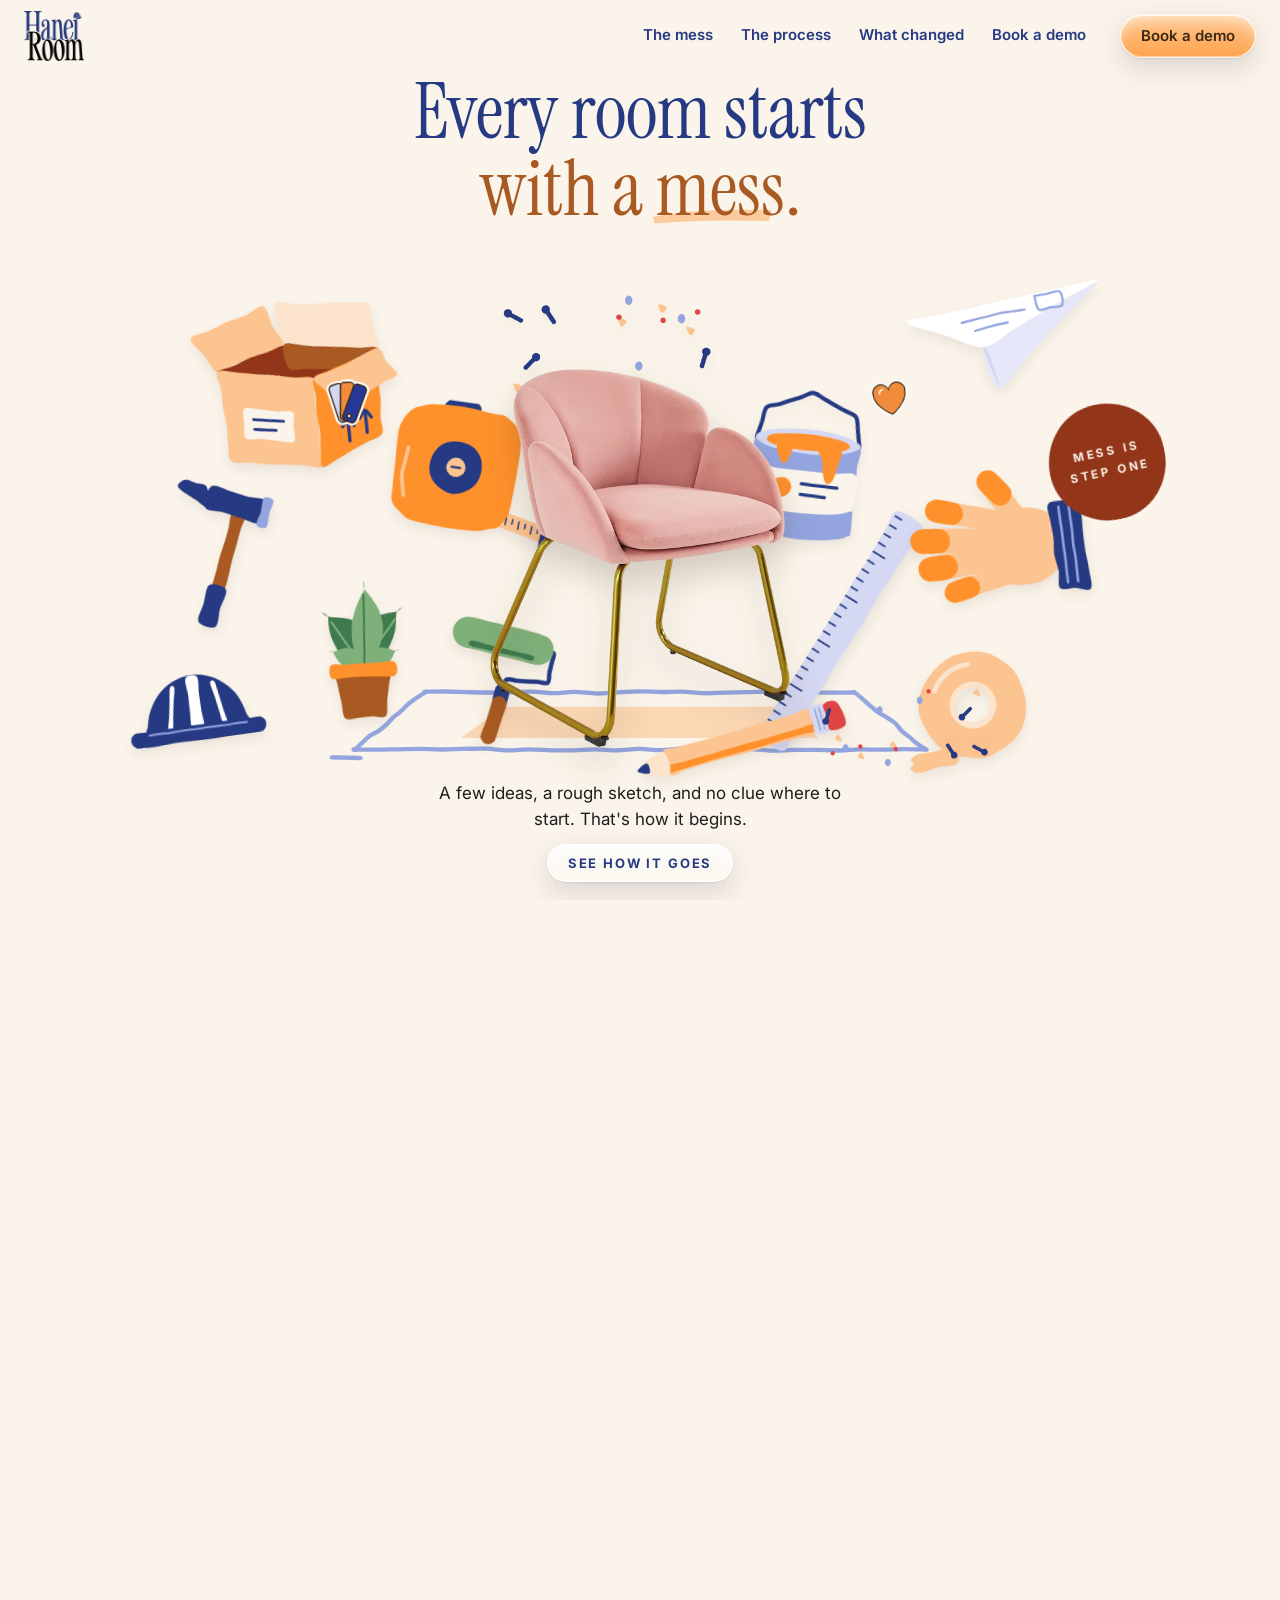
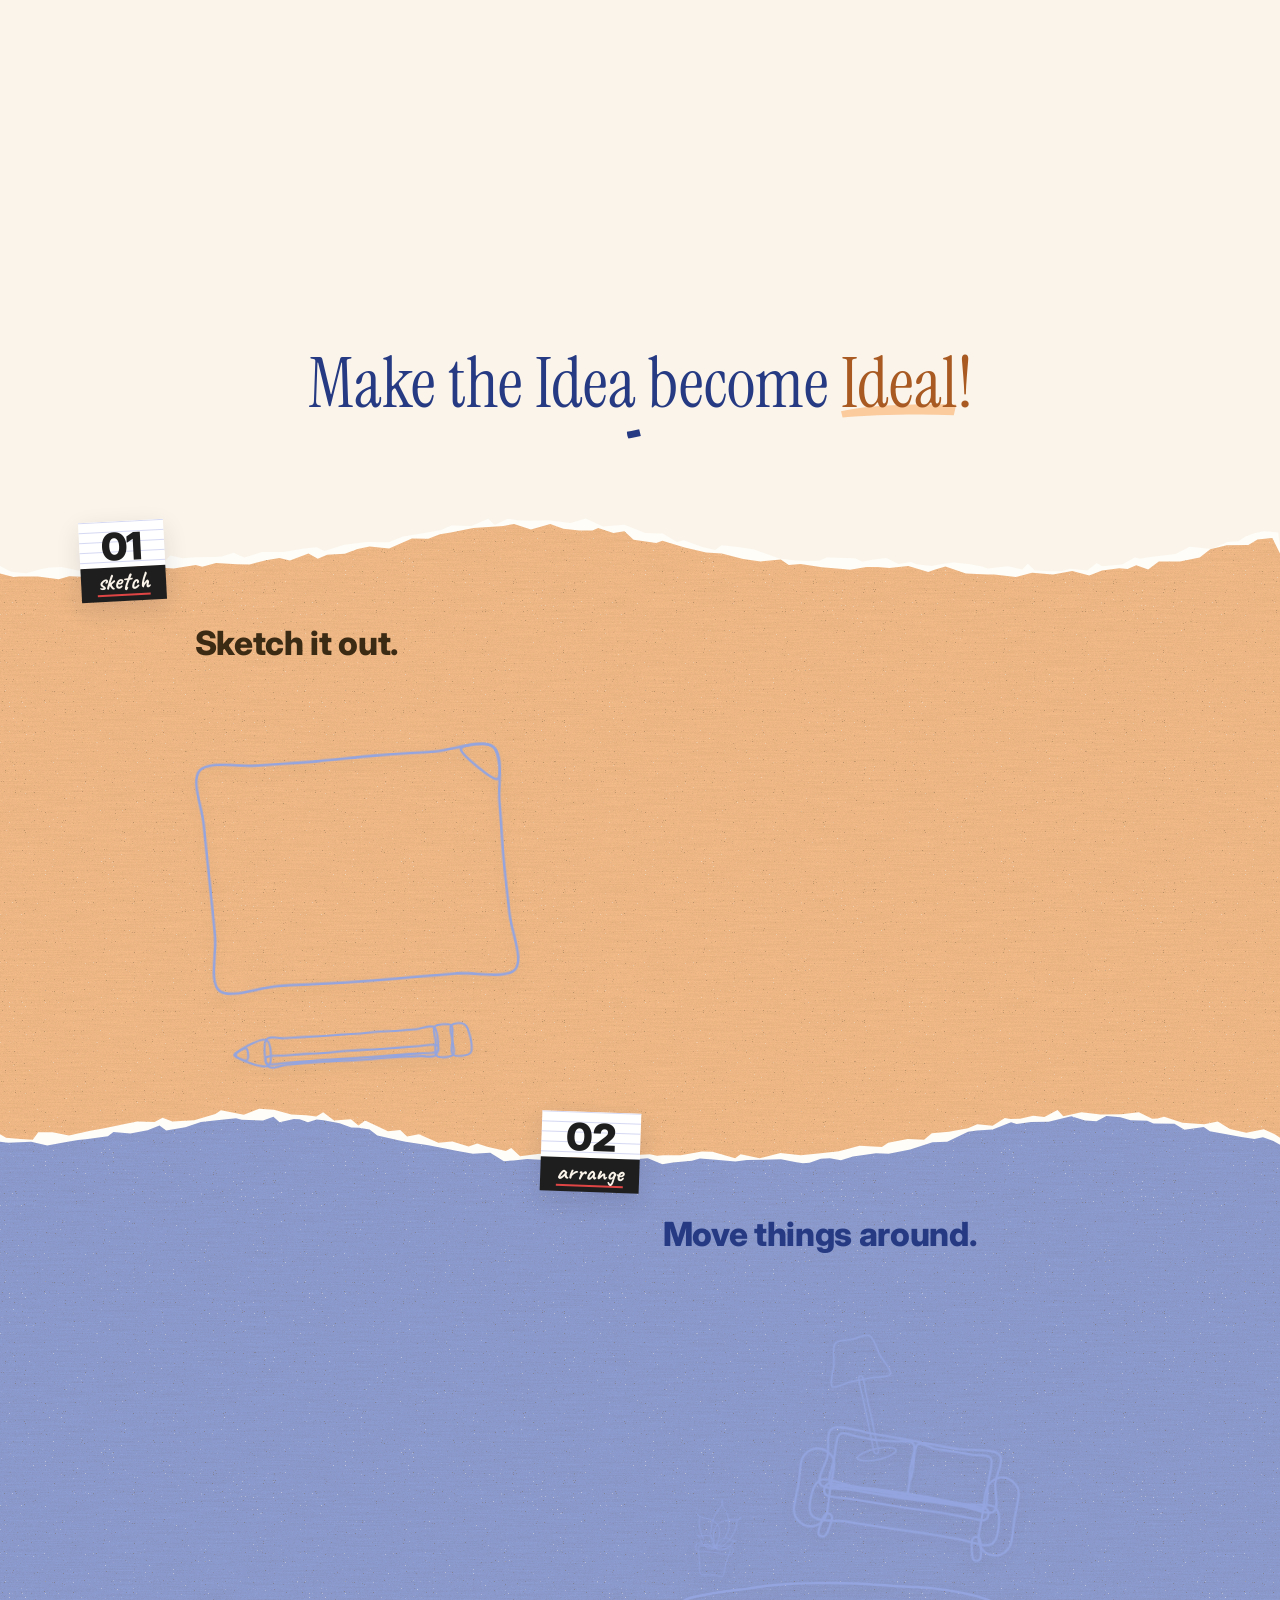
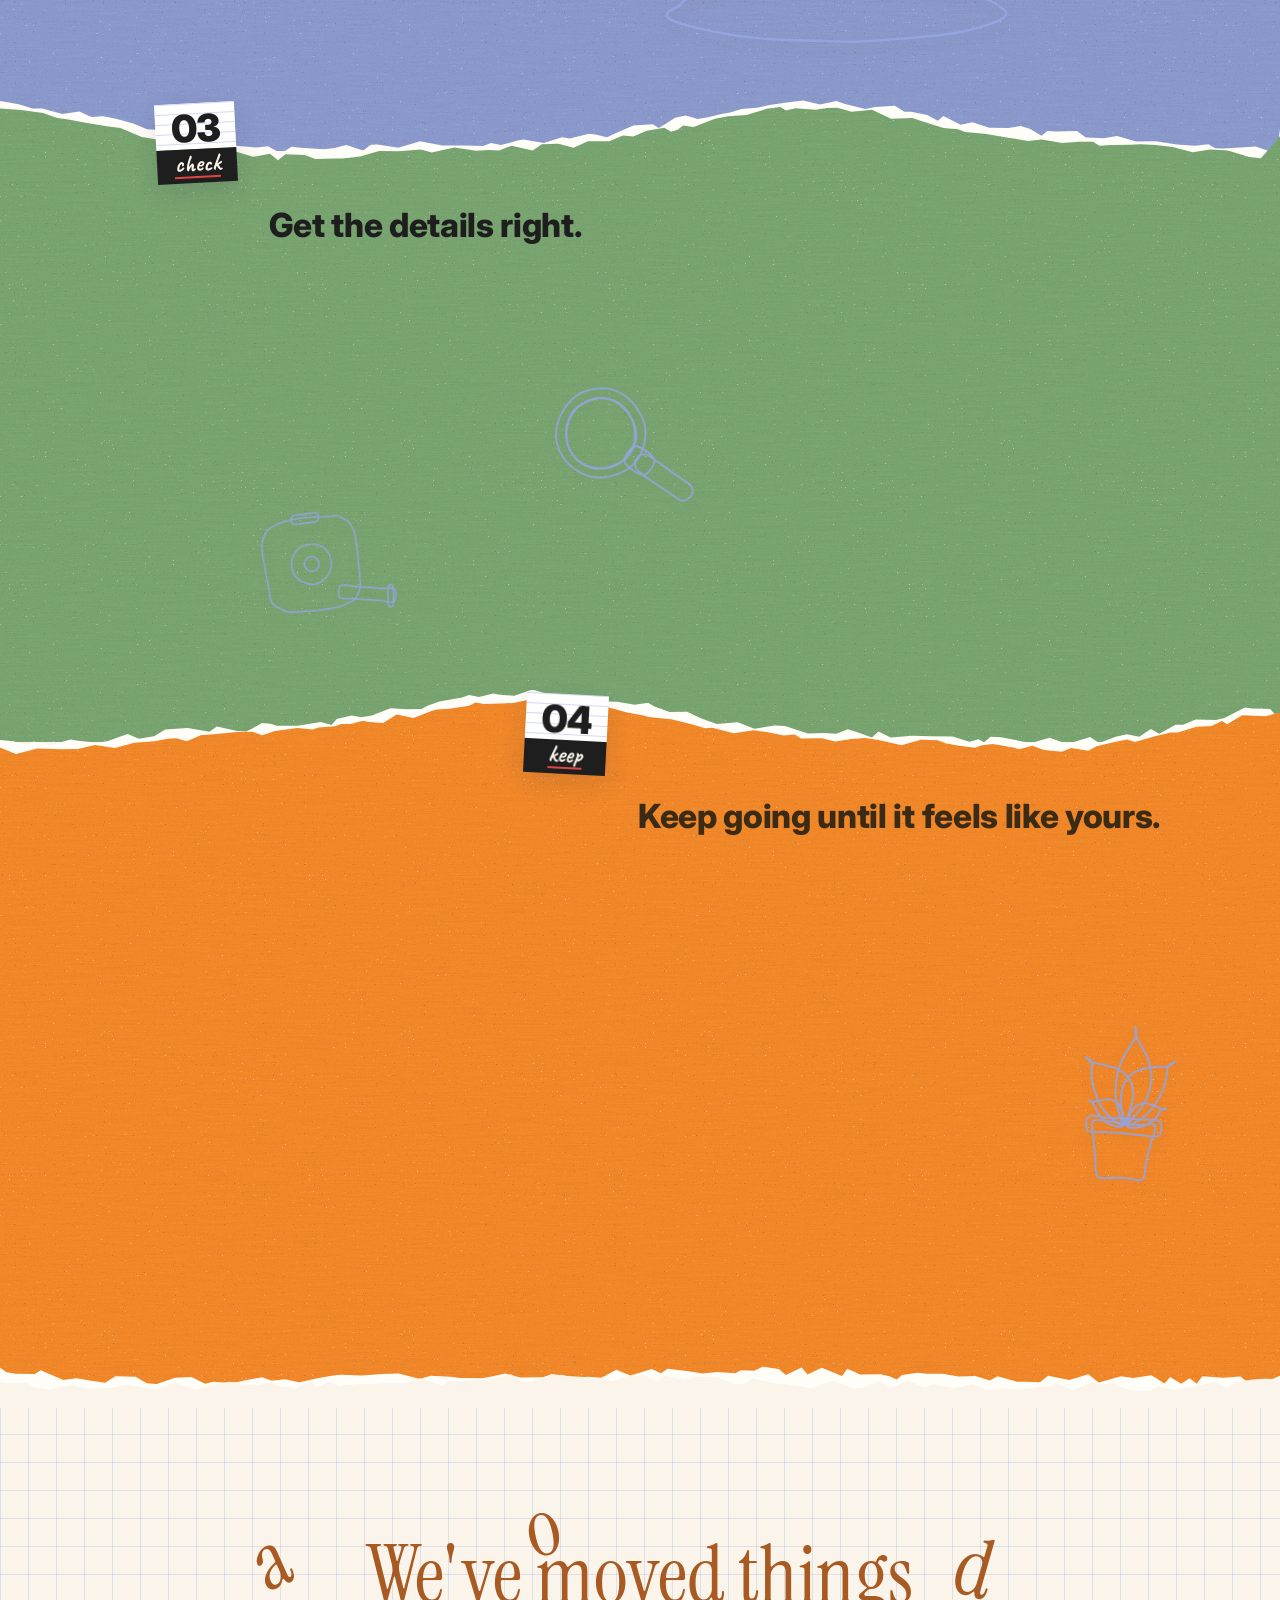
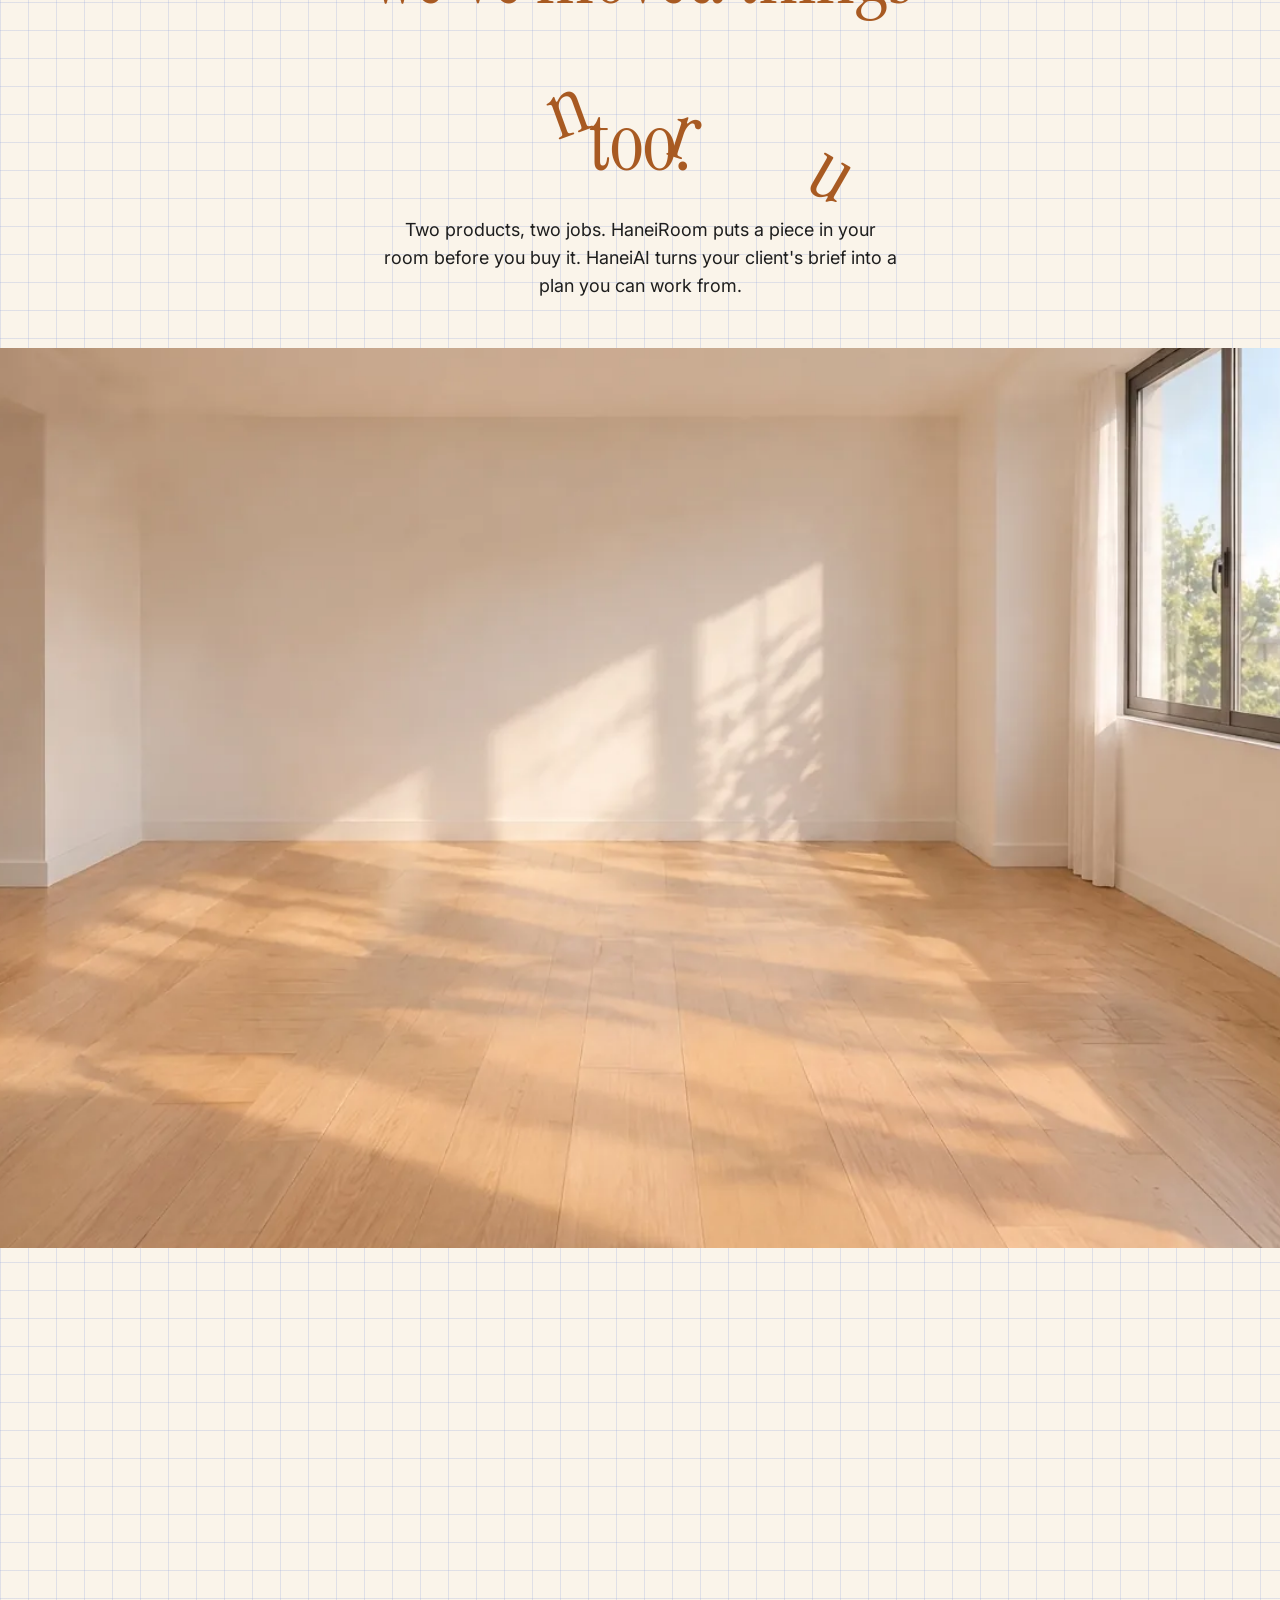
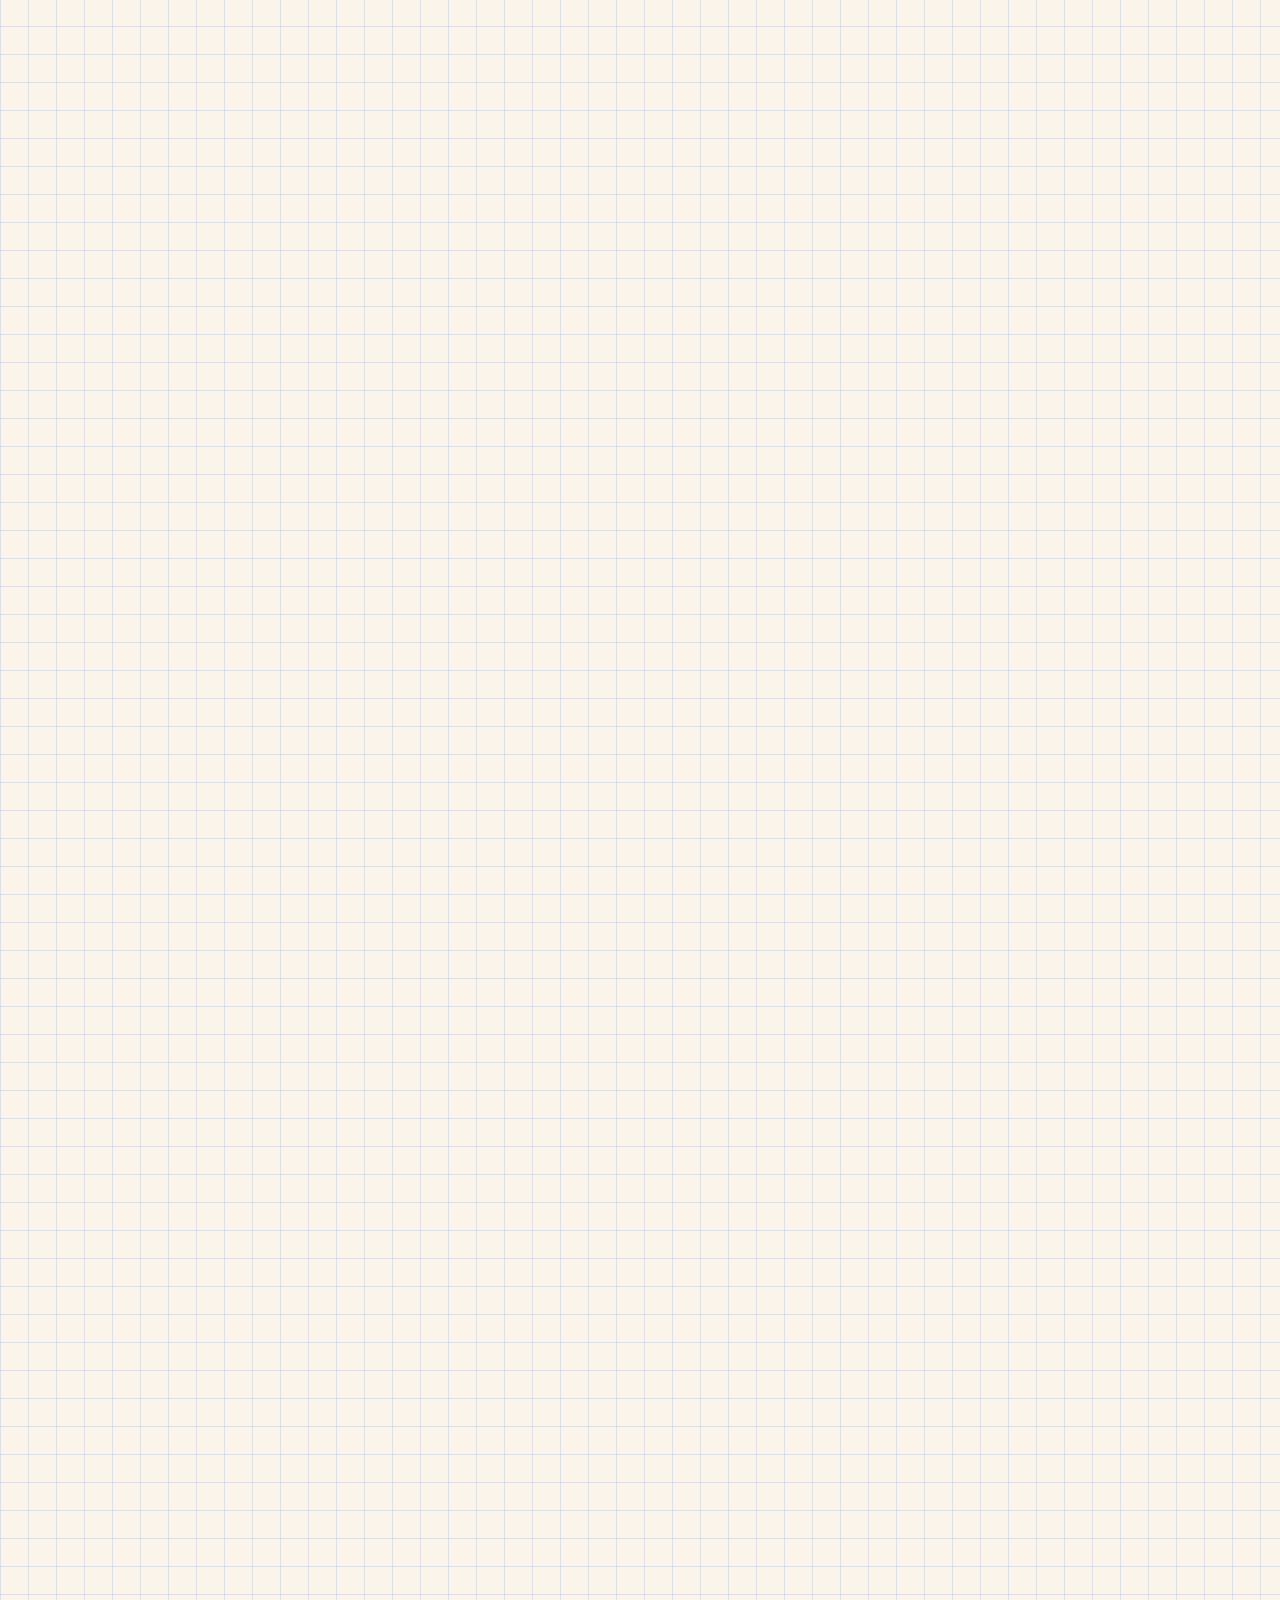
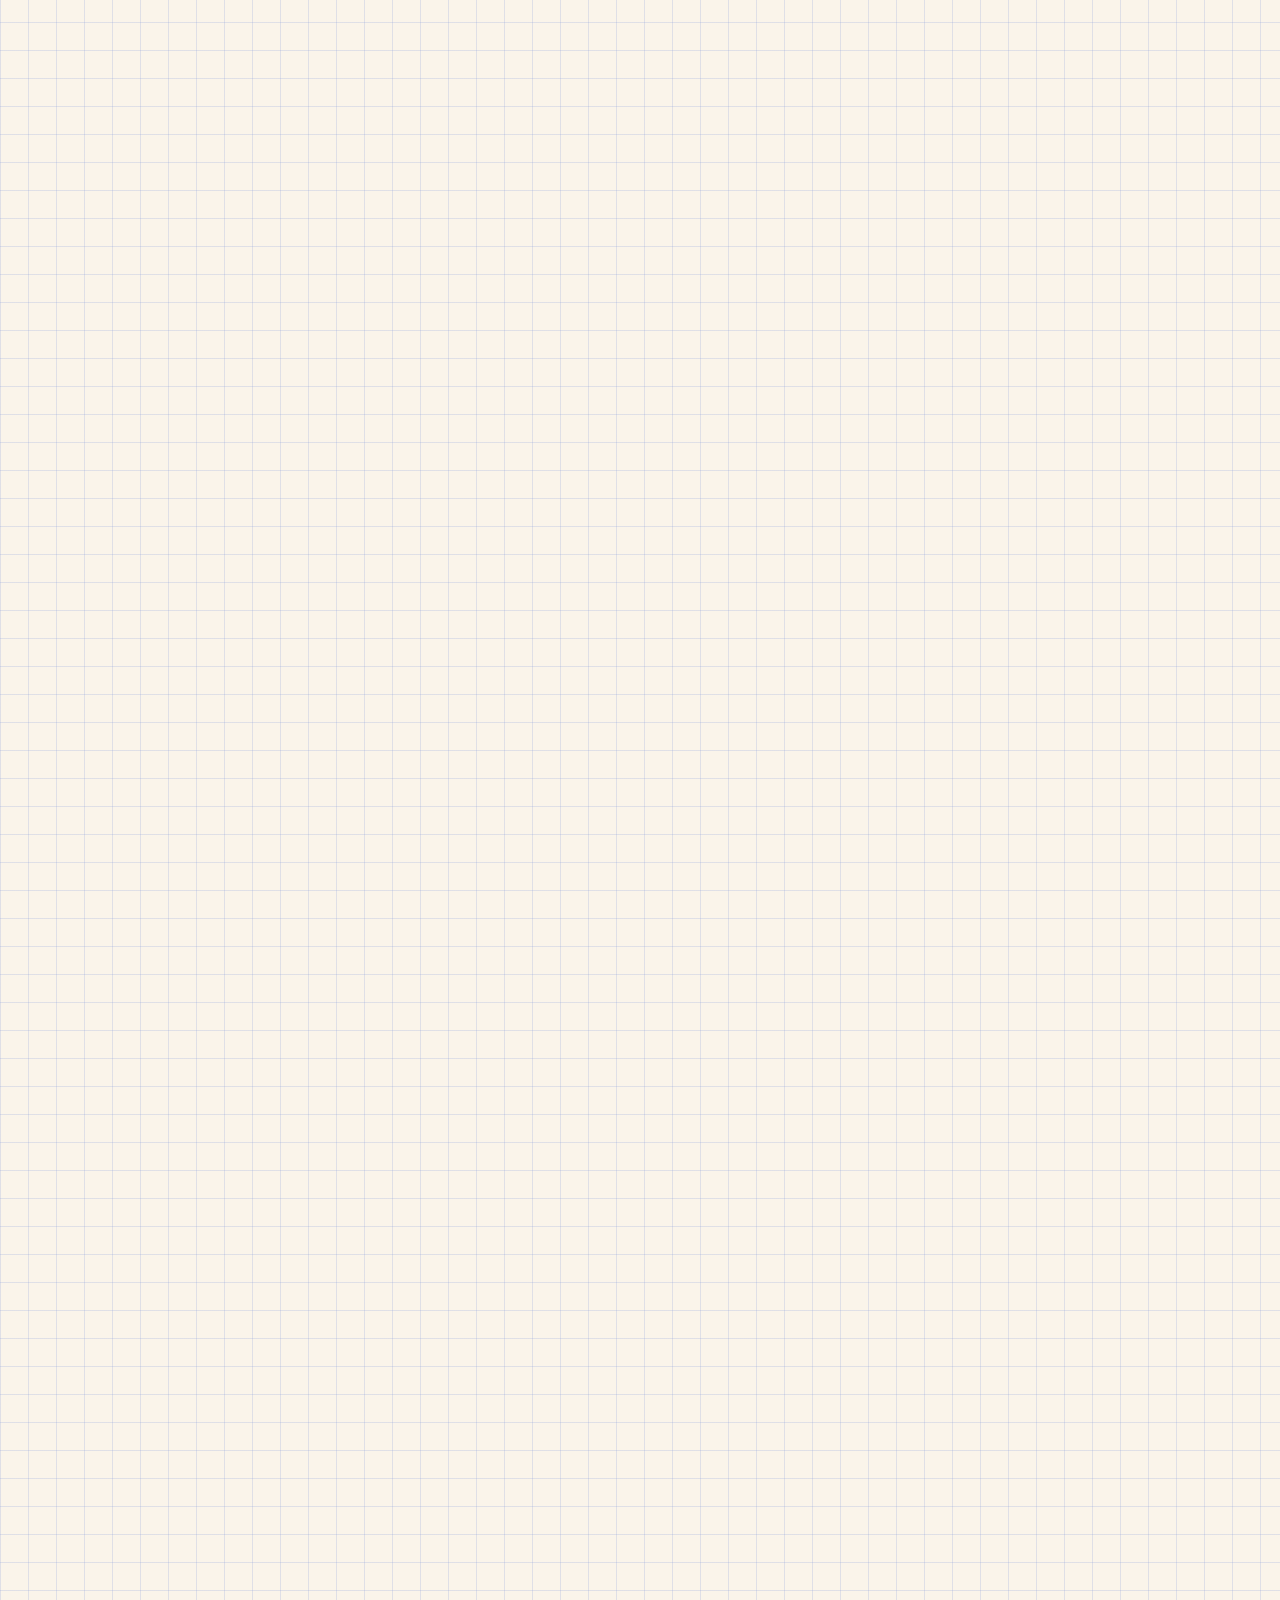
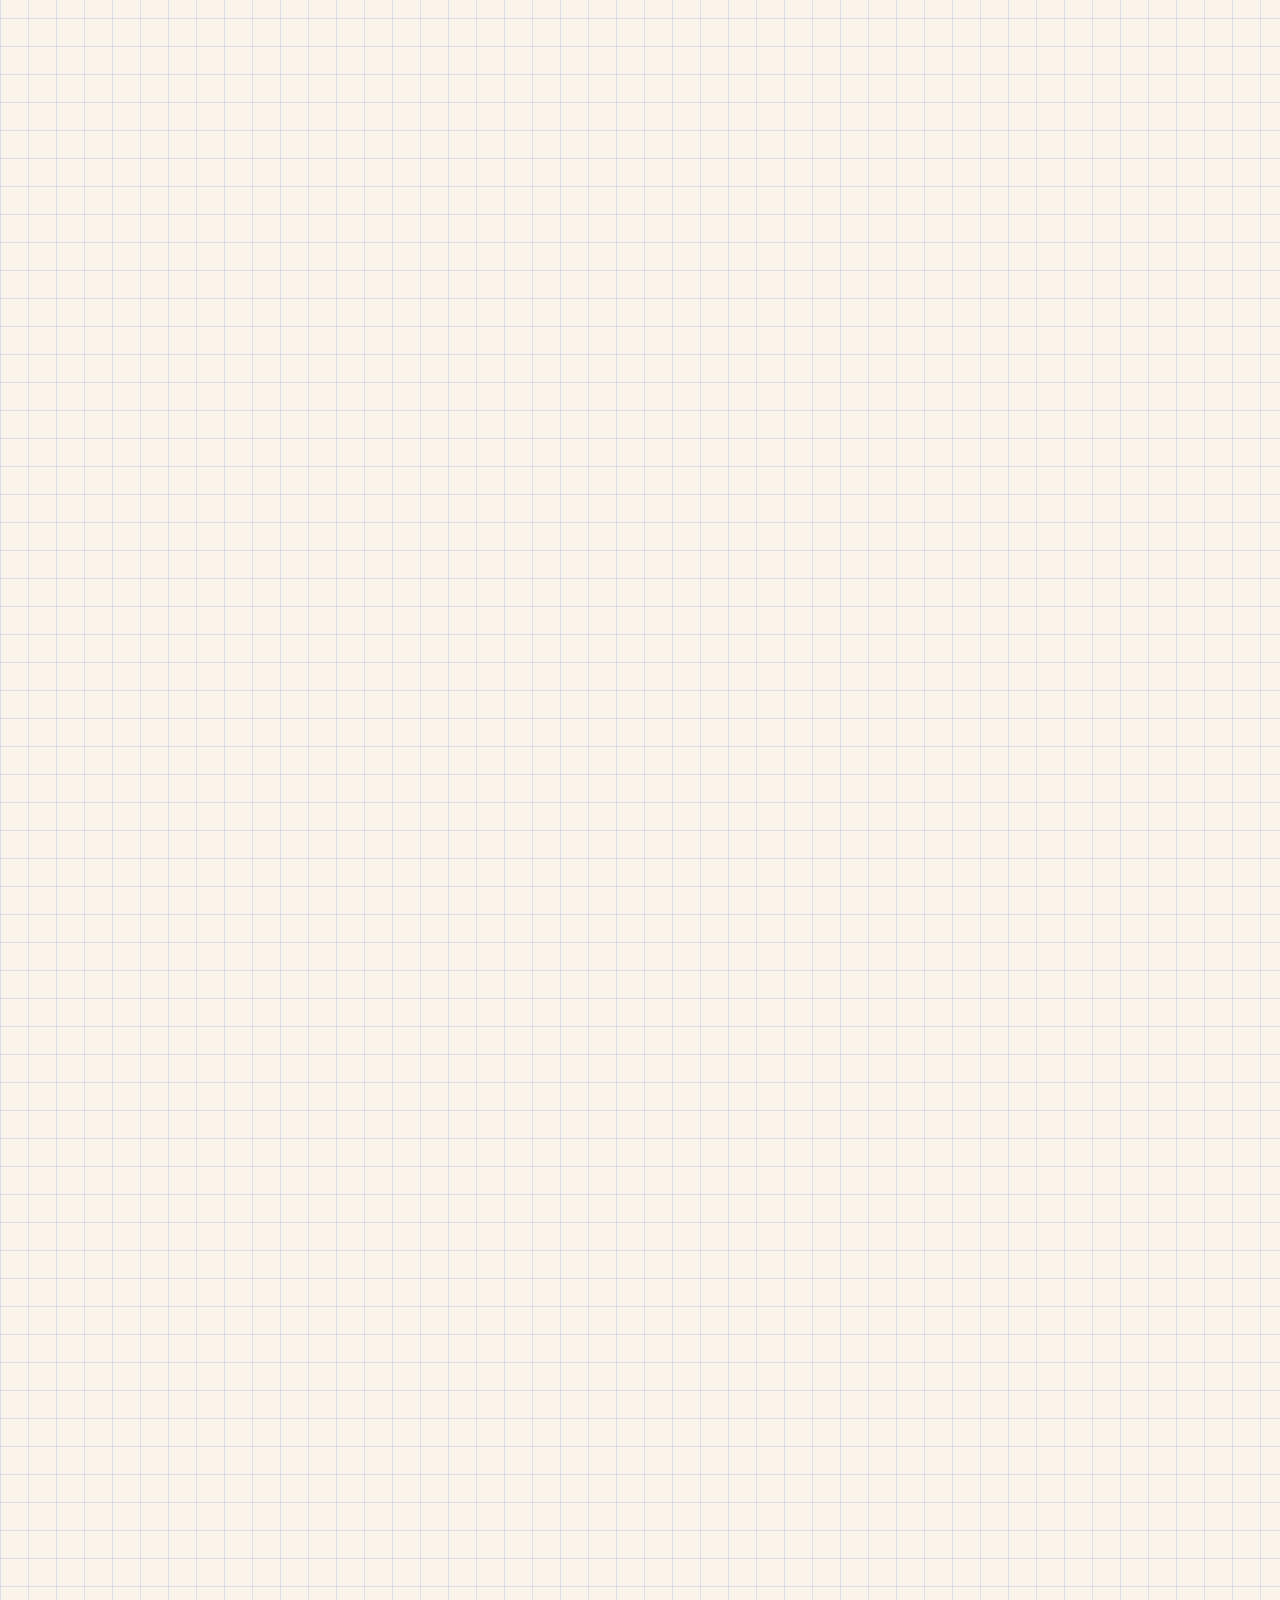
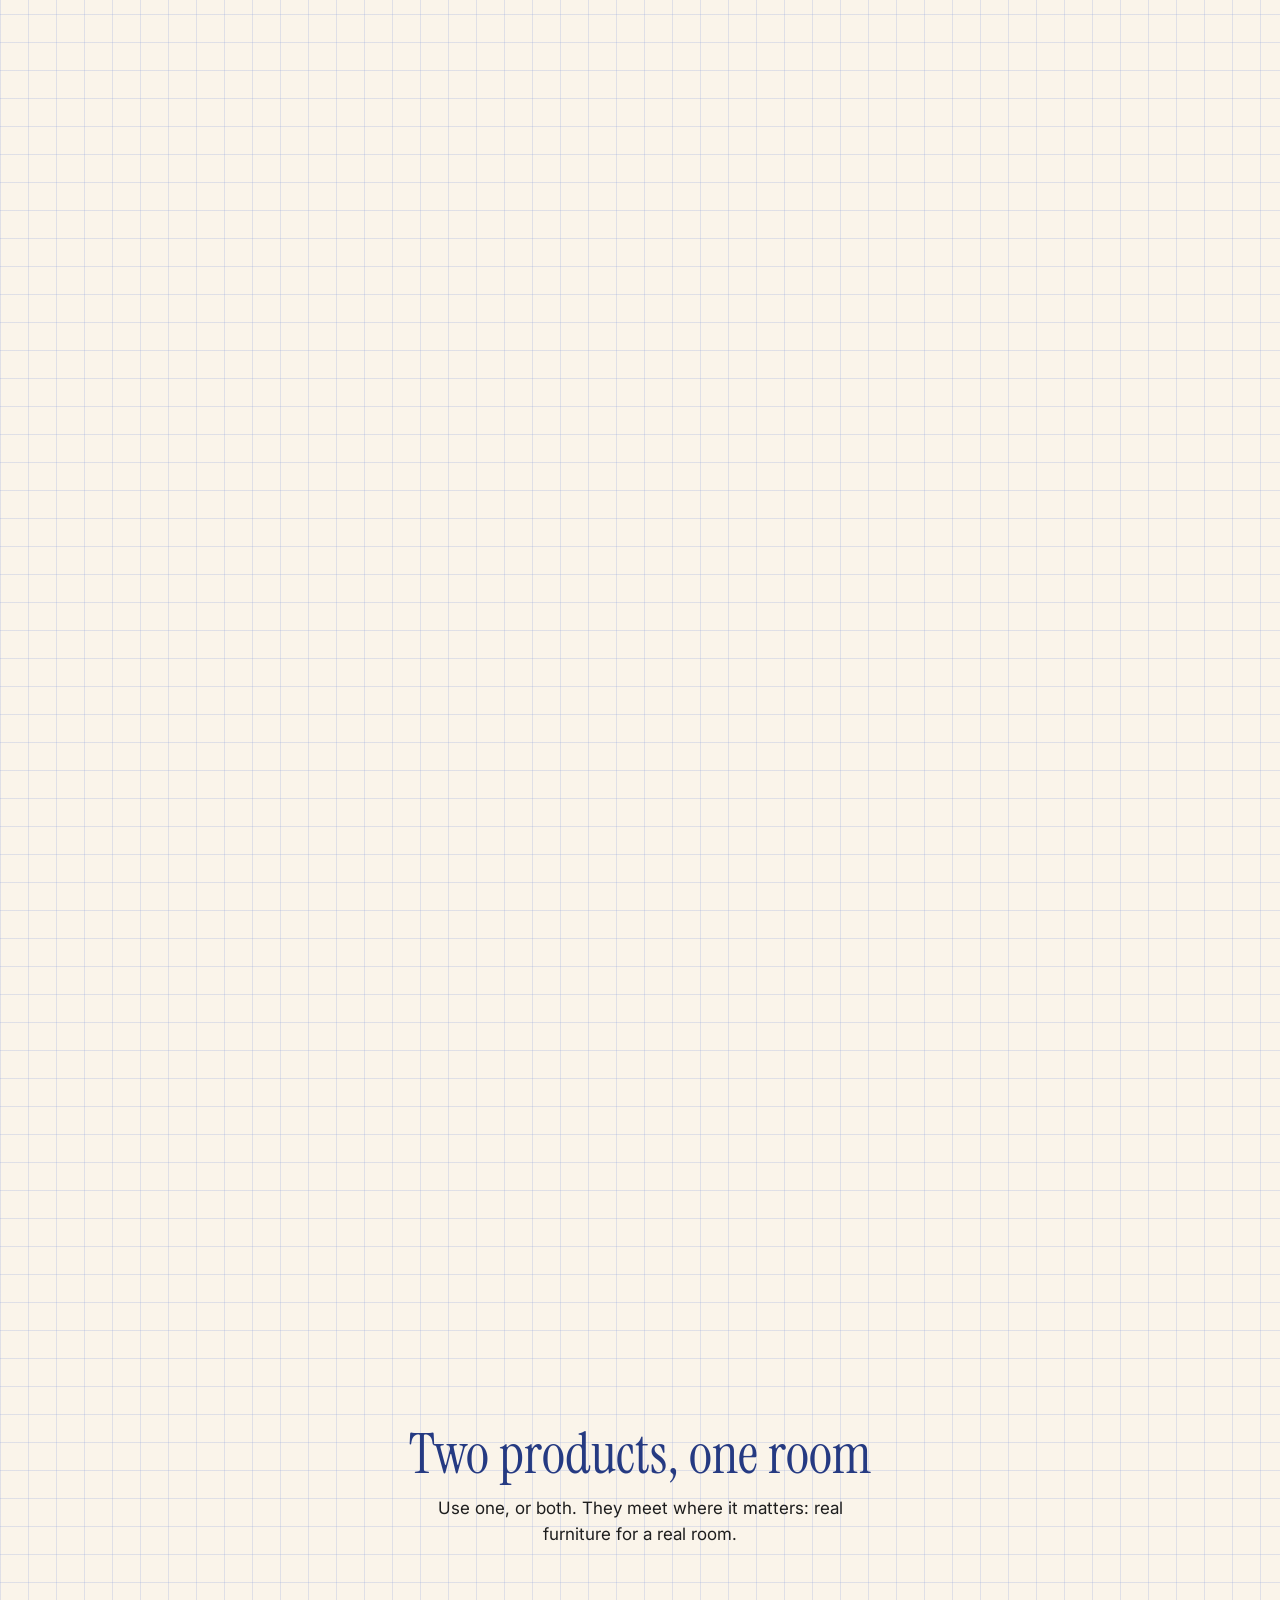
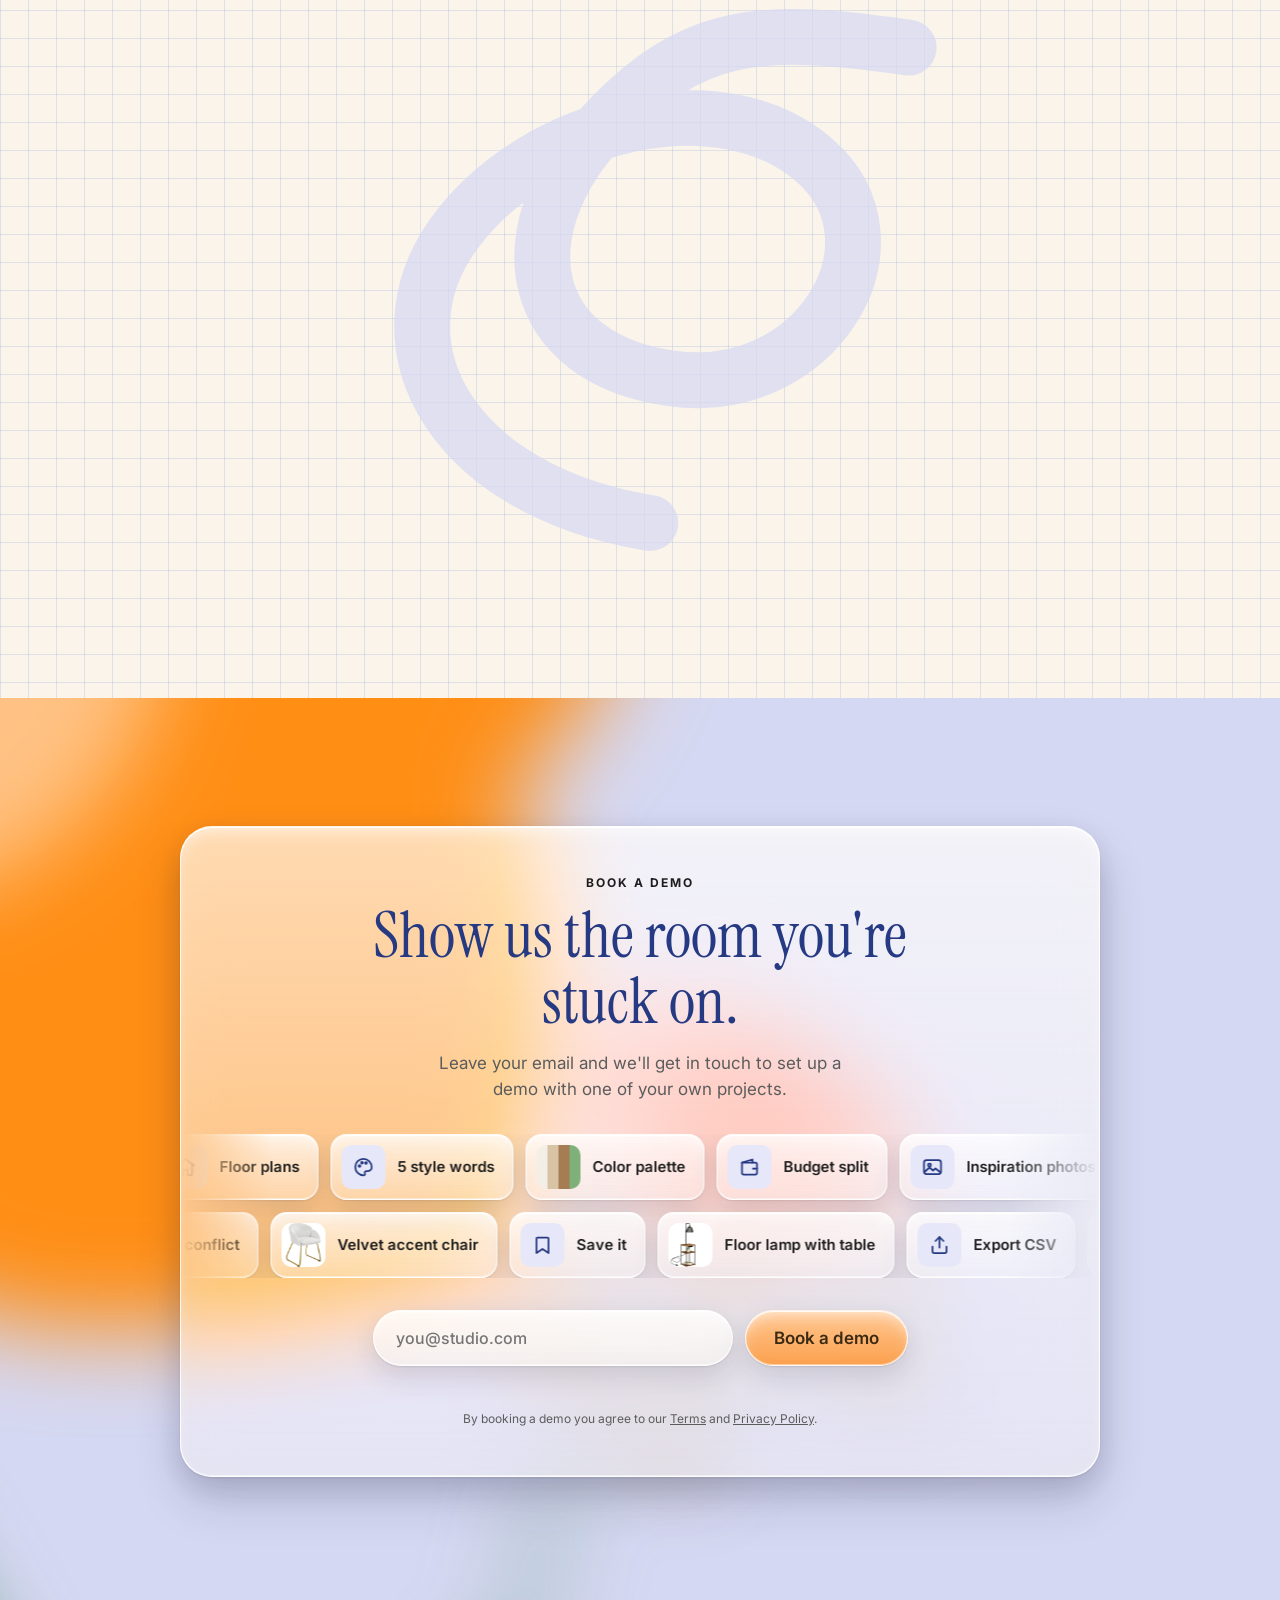
==== commit 845e1fe2: "Add a Terms of Service and a Privacy Policy Two plain pages for haneiroom.com, the HaneiRoom iPhone " ====
--- a/index.html
+++ b/index.html
@@ -652,6 +652,7 @@
       <input class="sr-only" type="text" name="_gotcha" tabindex="-1" autocomplete="off" aria-hidden="true">
       <button class="btn btn--warm btn--lg" type="submit">Book a demo</button>
       <p class="demo__msg" role="status" aria-live="polite"></p>
+      <p class="demo__legal">By booking a demo you agree to our <a href="terms.html">Terms</a> and <a href="privacy.html">Privacy Policy</a>.</p>
     </form>
   </div>
 </section>
@@ -678,7 +679,7 @@
     </nav>
     <img class="foot__sticker" src="design-system/stickers/sofa.svg" alt="" aria-hidden="true">
   </div>
-  <p class="foot__bar">© 2026 HaneiRoom · All rights reserved</p>
+  <p class="foot__bar">© 2026 HaneiRoom · All rights reserved · <a href="terms.html">Terms of Service</a> · <a href="privacy.html">Privacy Policy</a></p>
 </footer>
 </body>
 </html>
--- a/assets/css/landing.css
+++ b/assets/css/landing.css
@@ -674,8 +674,14 @@
 .pin .gallery__bg { display: block; position: absolute; inset: -40px; filter: blur(calc(var(--bgb, 16) * 1px)) saturate(1.1); }
 .pin .gallery__bg::after { content: ""; position: absolute; inset: 0; background: rgba(250, 244, 234, var(--veil, .4)); }
 .gallery__bg img { width: 100%; height: 100%; object-fit: cover; }
-.pin .scan { position: absolute; inset: 0; opacity: var(--so, 1); clip-path: inset(calc(var(--ct, 0) * 1px) calc(var(--cx, 0) * 1px) calc(var(--cb, 0) * 1px) round calc(var(--cr, 0) * 1px)); }
-.pin .scan__view { position: absolute; inset: 0; }
+.pin .scan { position: absolute; inset: 0; opacity: var(--so, 1); }
+/* the camera view's own box shrinks into the phone's screen (landing.js sets
+   --scx/--scy/--scw/--sch, a scale and a corner), so the app's controls and shop
+   card reflow into a phone layout instead of being cropped */
+.pin .scan__view, .motion:not(.pin) .scan__view {
+  position: absolute; left: 0; top: 0; width: var(--scw, 100%); height: var(--sch, 100%);
+  transform-origin: 0 0; translate: var(--scx, 0) var(--scy, 0); scale: var(--scs, 1); border-radius: var(--scr, 0);
+}
 .pin .frame { width: calc(var(--fw, 300) * 1px + var(--b) * 2); height: calc(var(--fh, 560) * 1px + var(--b) * 2); translate: -50% -50%; }
 .pin .pitch { position: absolute; top: var(--cy, 50%); opacity: var(--o, 1); translate: calc((1 - var(--o, 1)) * -40px) -50%; }
 .pin .collage { display: block; }
@@ -709,9 +715,7 @@
    phone breaks into three small screens on the same screen */
 .motion:not(.pin) .gallery { height: 760vh; height: 760svh; }
 .motion:not(.pin) .gallery__stage { position: sticky; top: 0; display: block; height: 100vh; height: 100svh; padding: 0; overflow: hidden; }
-.motion:not(.pin) .scan { position: absolute; inset: 0; height: auto; margin: 0; opacity: var(--so, 1); clip-path: inset(calc(var(--ct, 0) * 1px) calc(var(--cx, 0) * 1px) calc(var(--cb, 0) * 1px) round calc(var(--cr, 0) * 1px)); }
-/* as it shrinks into the phone below the pitch, the camera view follows it down so the chair stays in frame */
-.motion:not(.pin) .scan__view { position: absolute; inset: 0; height: auto; translate: 0 calc(var(--vy, 0) * 1px); scale: var(--vs, 1); }
+.motion:not(.pin) .scan { position: absolute; inset: 0; height: auto; margin: 0; opacity: var(--so, 1); }
 .motion:not(.pin) .pitch { position: absolute; left: 50%; top: 84px; width: min(360px, calc(100% - 32px)); margin: 0; padding: 18px 20px 20px; opacity: var(--o, 1); translate: -50% calc((1 - var(--o, 1)) * -24px); }
 .motion:not(.pin) .pitch__t { font-size: 28px; }
 /* the phone frame follows the screen the camera view shrank into */
@@ -804,6 +808,7 @@
 .demo__form input[aria-invalid="true"] { border-color: var(--red-700); }
 .demo__msg { flex-basis: 100%; min-height: 20px; font: 600 14px/20px var(--font-body); color: var(--navy-700); }
 .demo__msg.is-error { color: var(--red-700); }
+.demo__legal { flex-basis: 100%; font: 400 12px/18px var(--font-body); color: var(--grey-600); }
 
 /* once sent, the pitch above the form makes way for the thank-you; both share
    one grid cell so the box keeps its height */
@@ -855,6 +860,8 @@
 .foot__mid p { font: 500 14px/20px var(--font-body); color: var(--grey-600); }
 .foot__sticker { position: absolute; left: -12px; bottom: -26px; width: 104px; rotate: -12deg; }
 .foot__bar { padding: 14px 24px; background: var(--navy-700); text-align: center; font: 600 12px/16px var(--font-body); letter-spacing: .08em; color: var(--lavender-100); }
+.foot__bar a { color: inherit; text-underline-offset: 3px; }
+.foot__bar a:hover { color: var(--white); }
 
 /* ------------------------------------------------------------ glass, iPhone style
    Hanei's buttons, pills and product frames are liquid glass: a light top-to-bottom
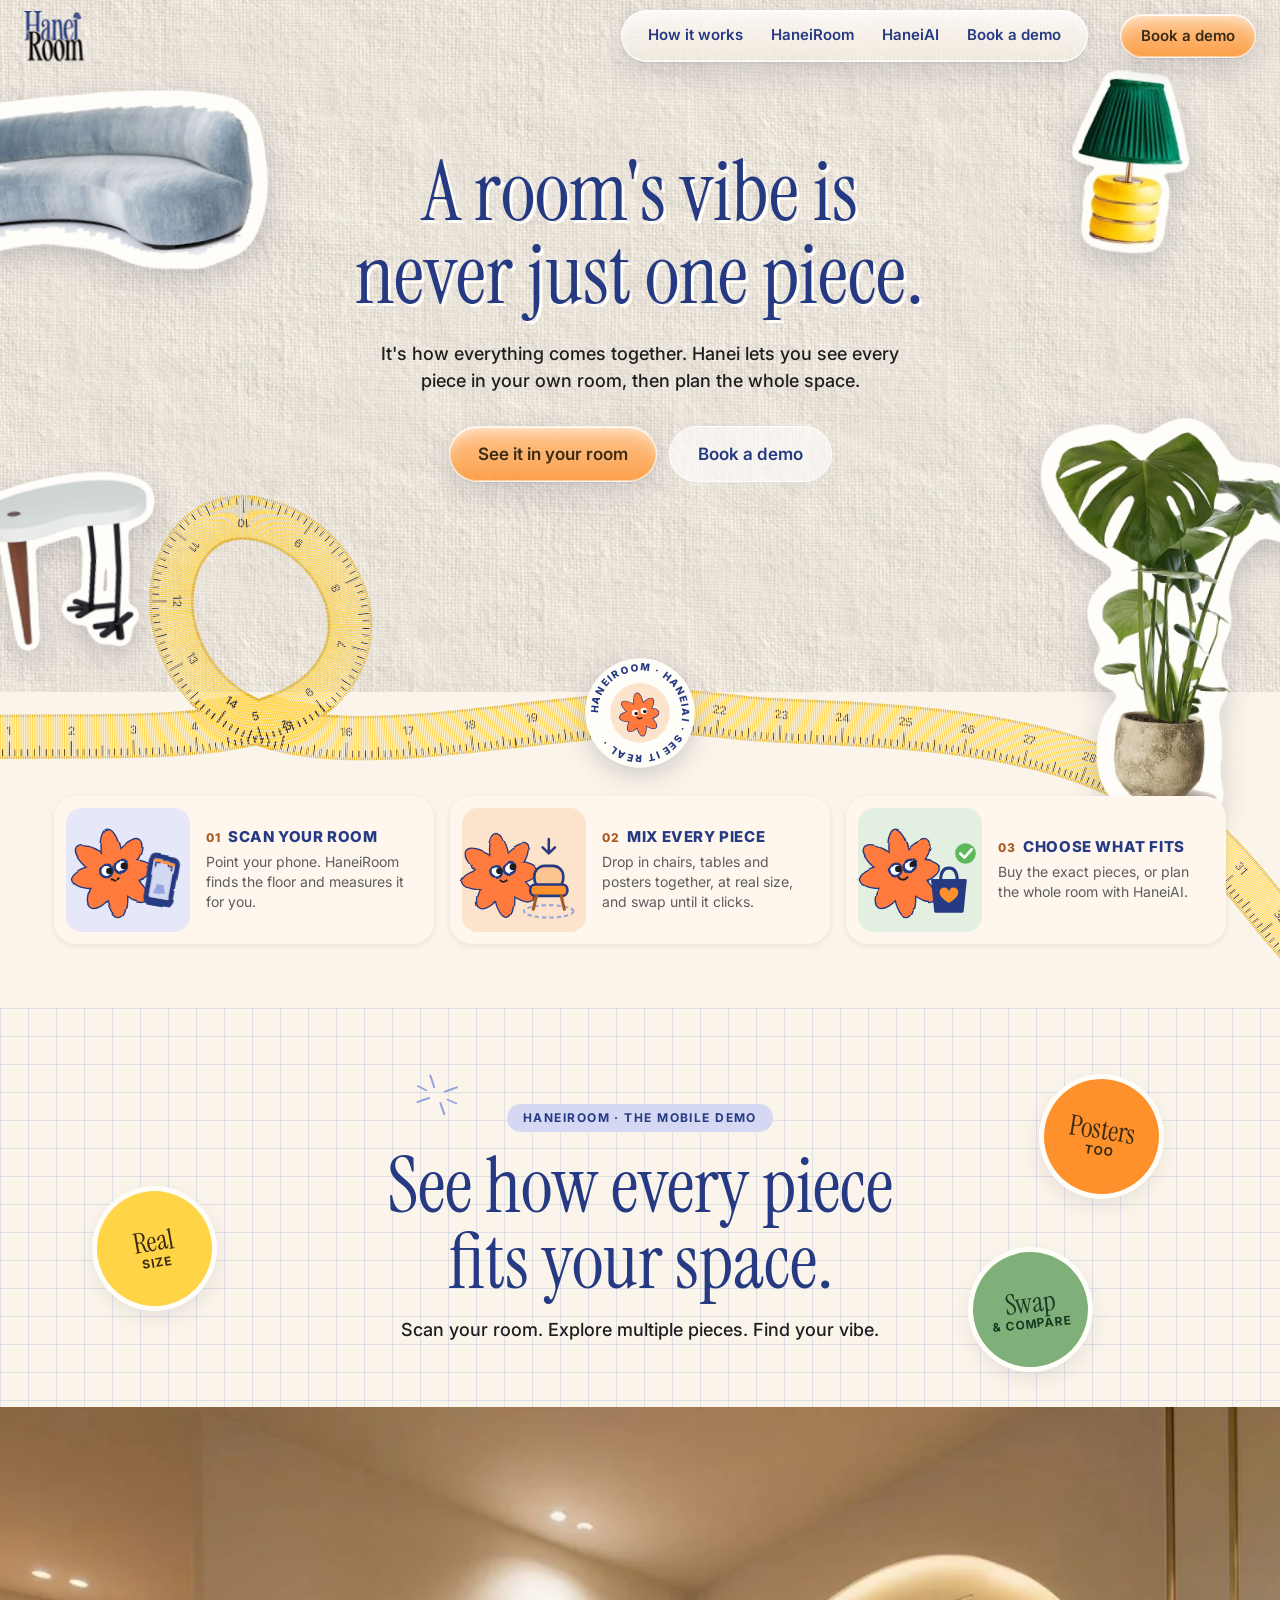
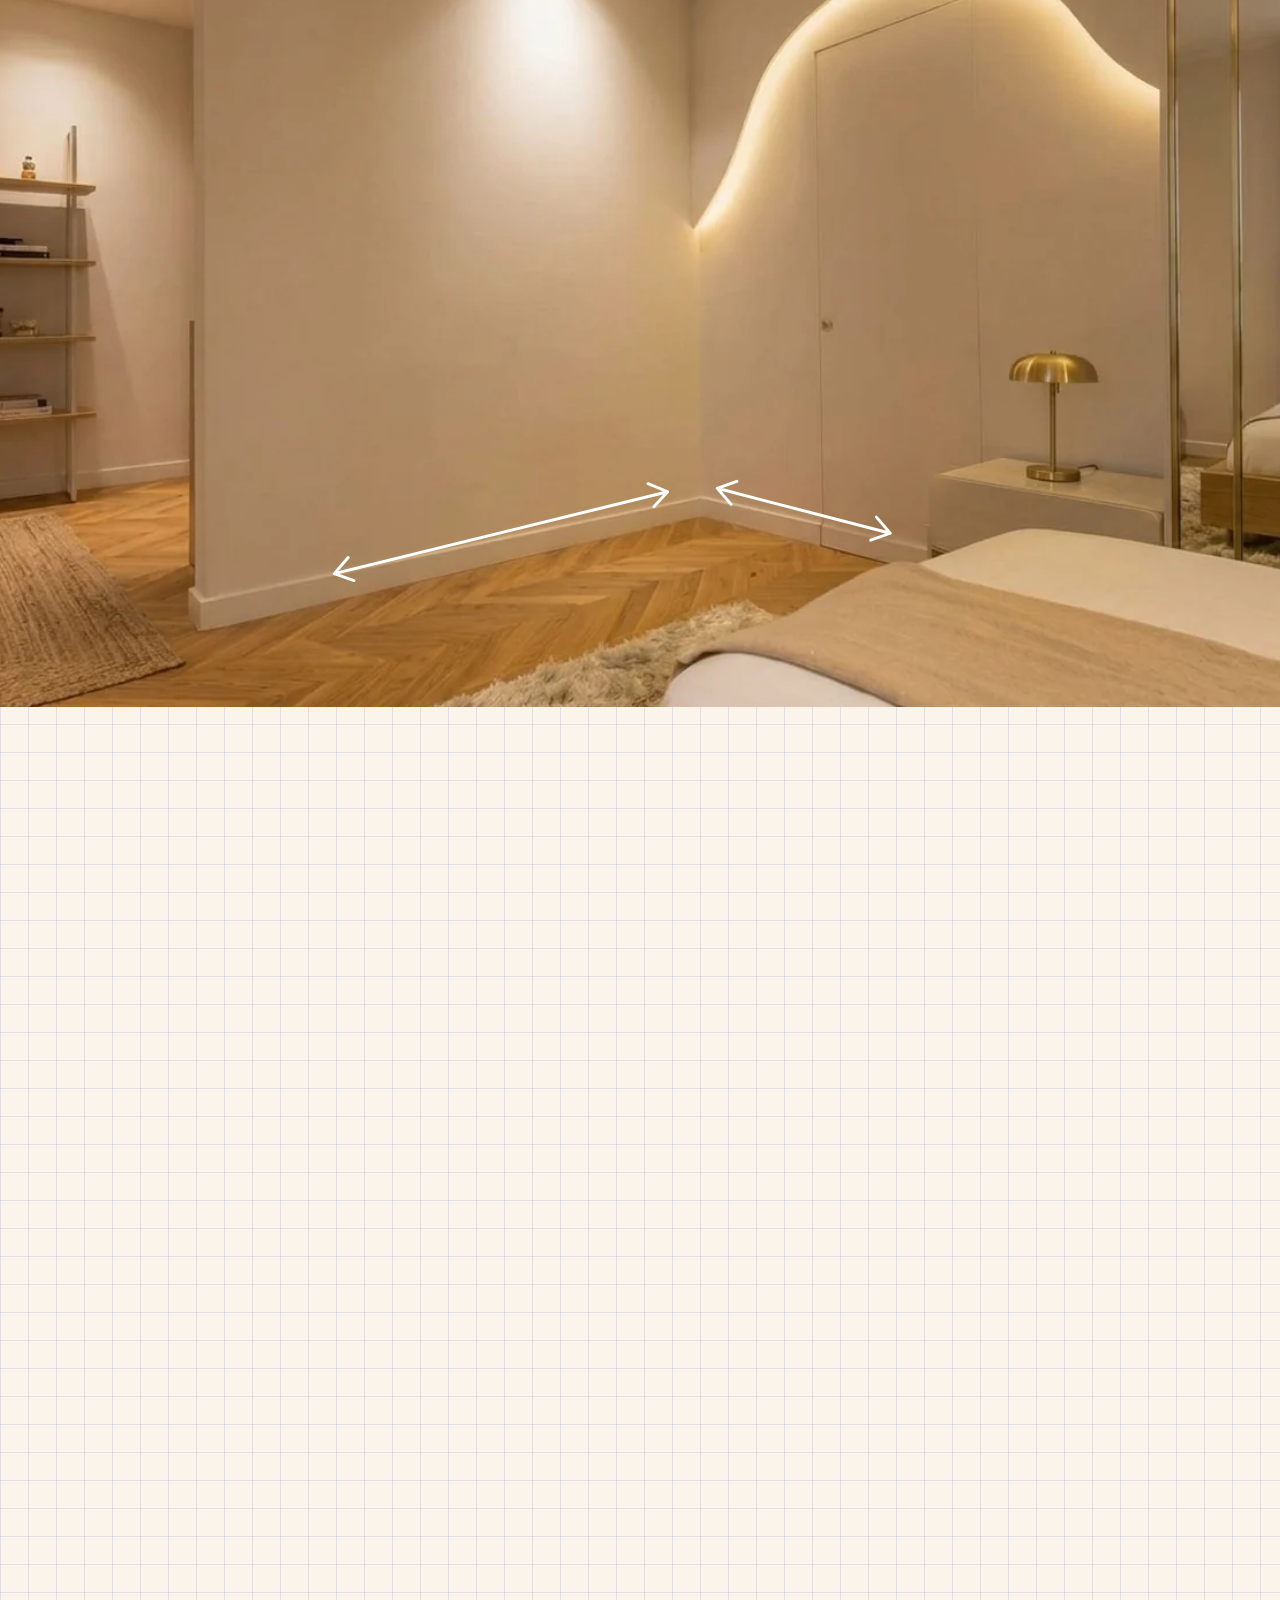
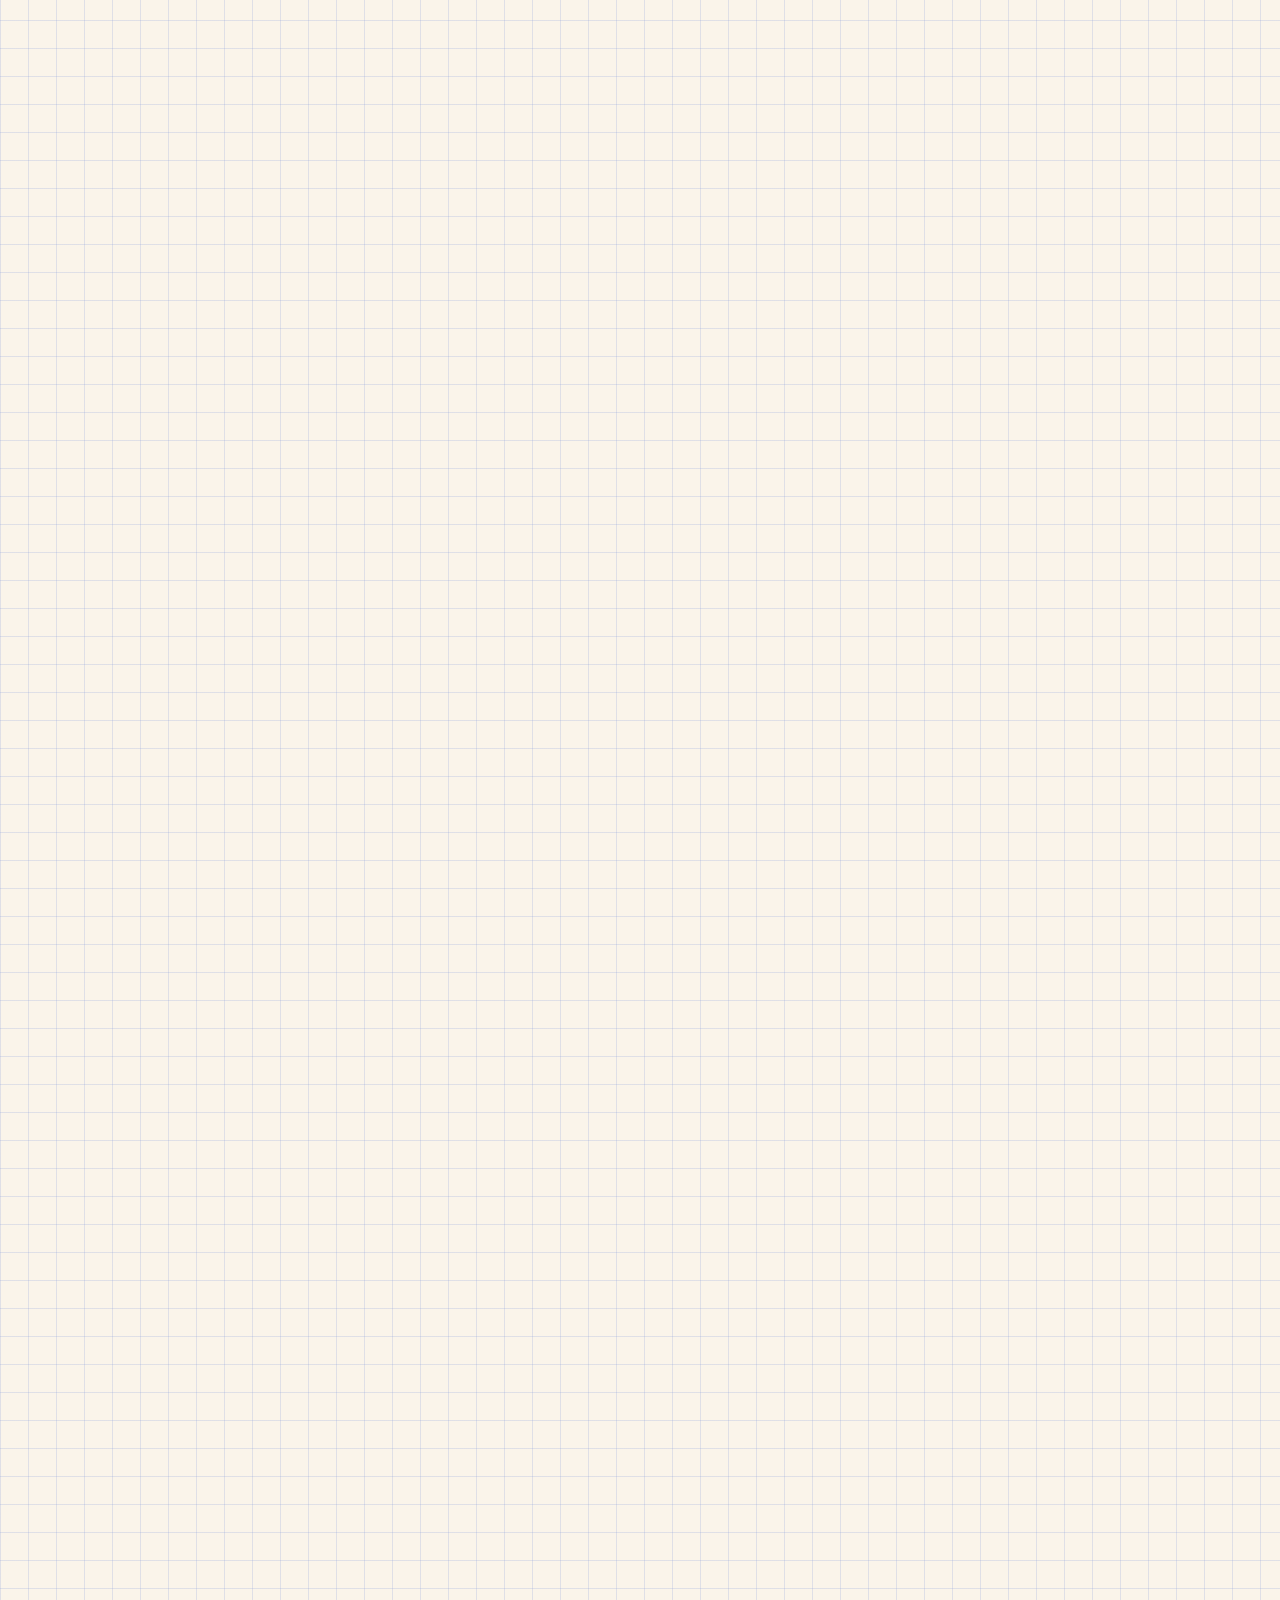
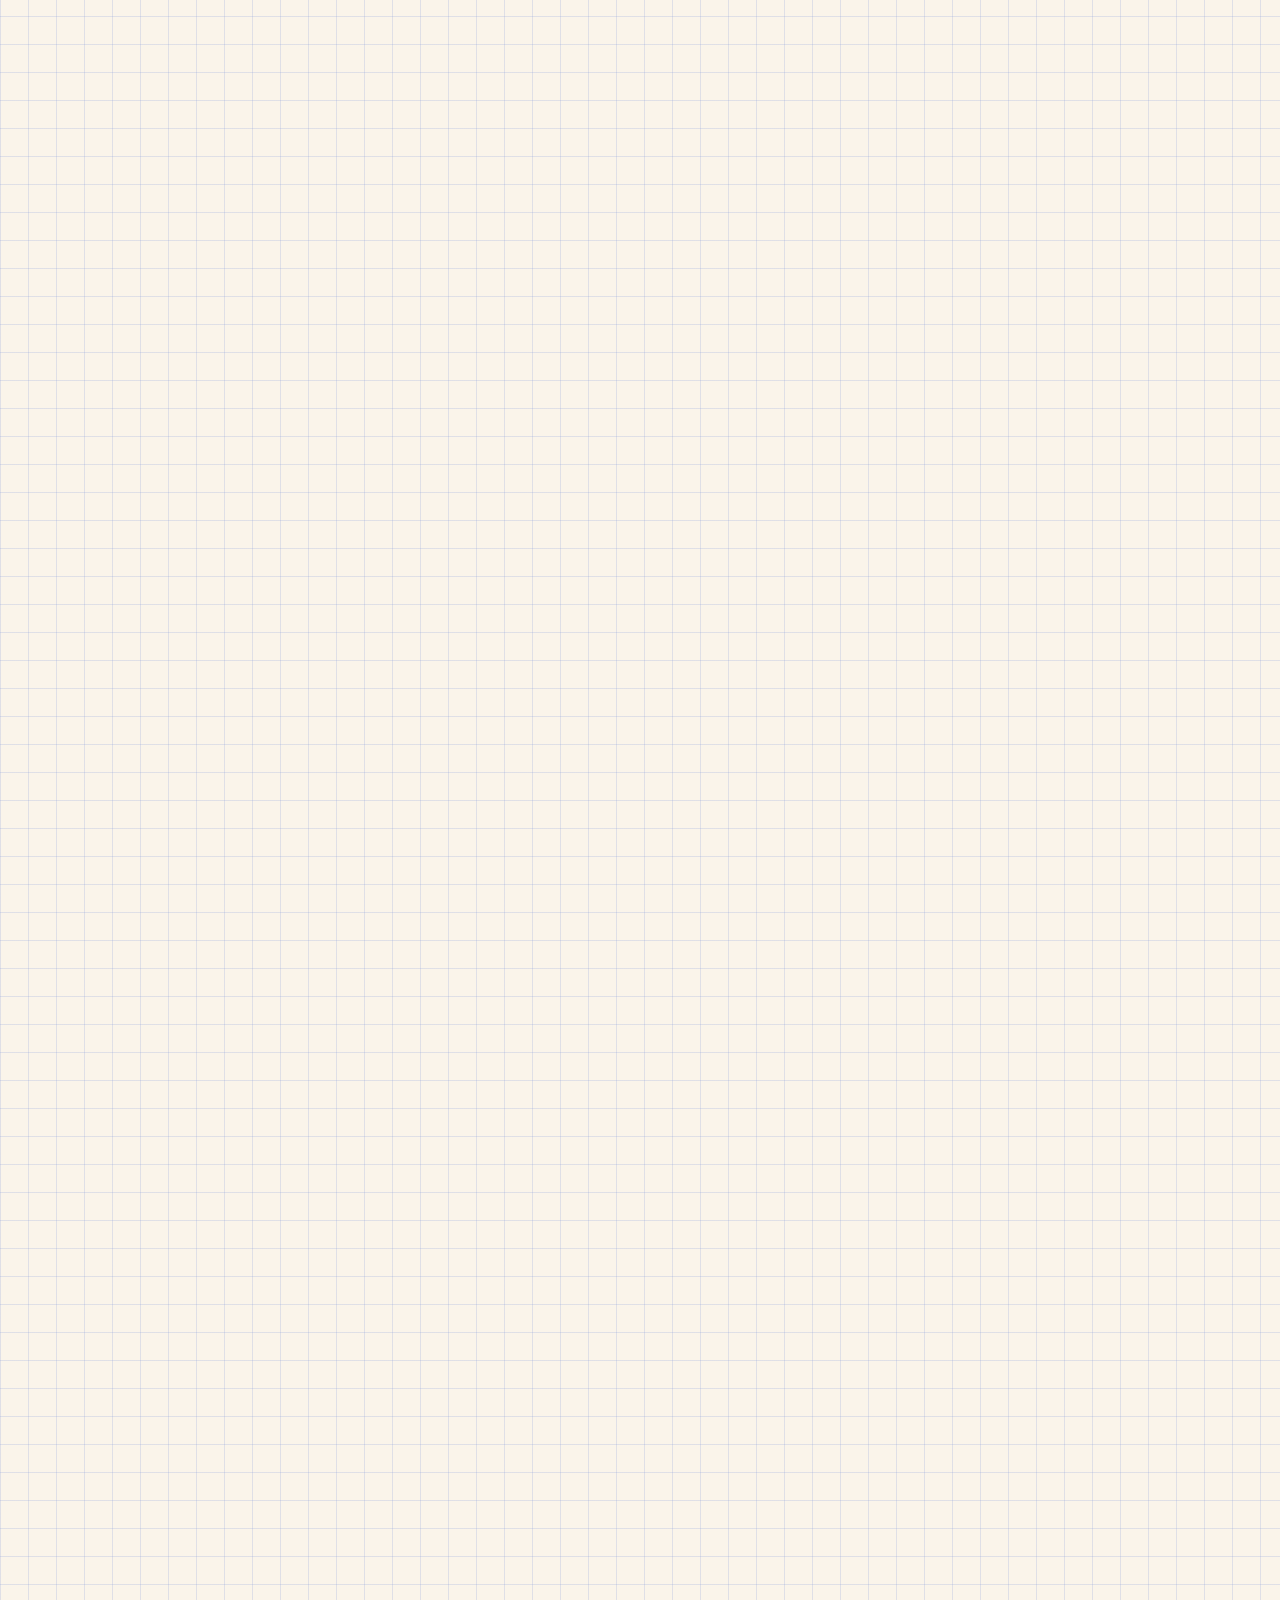
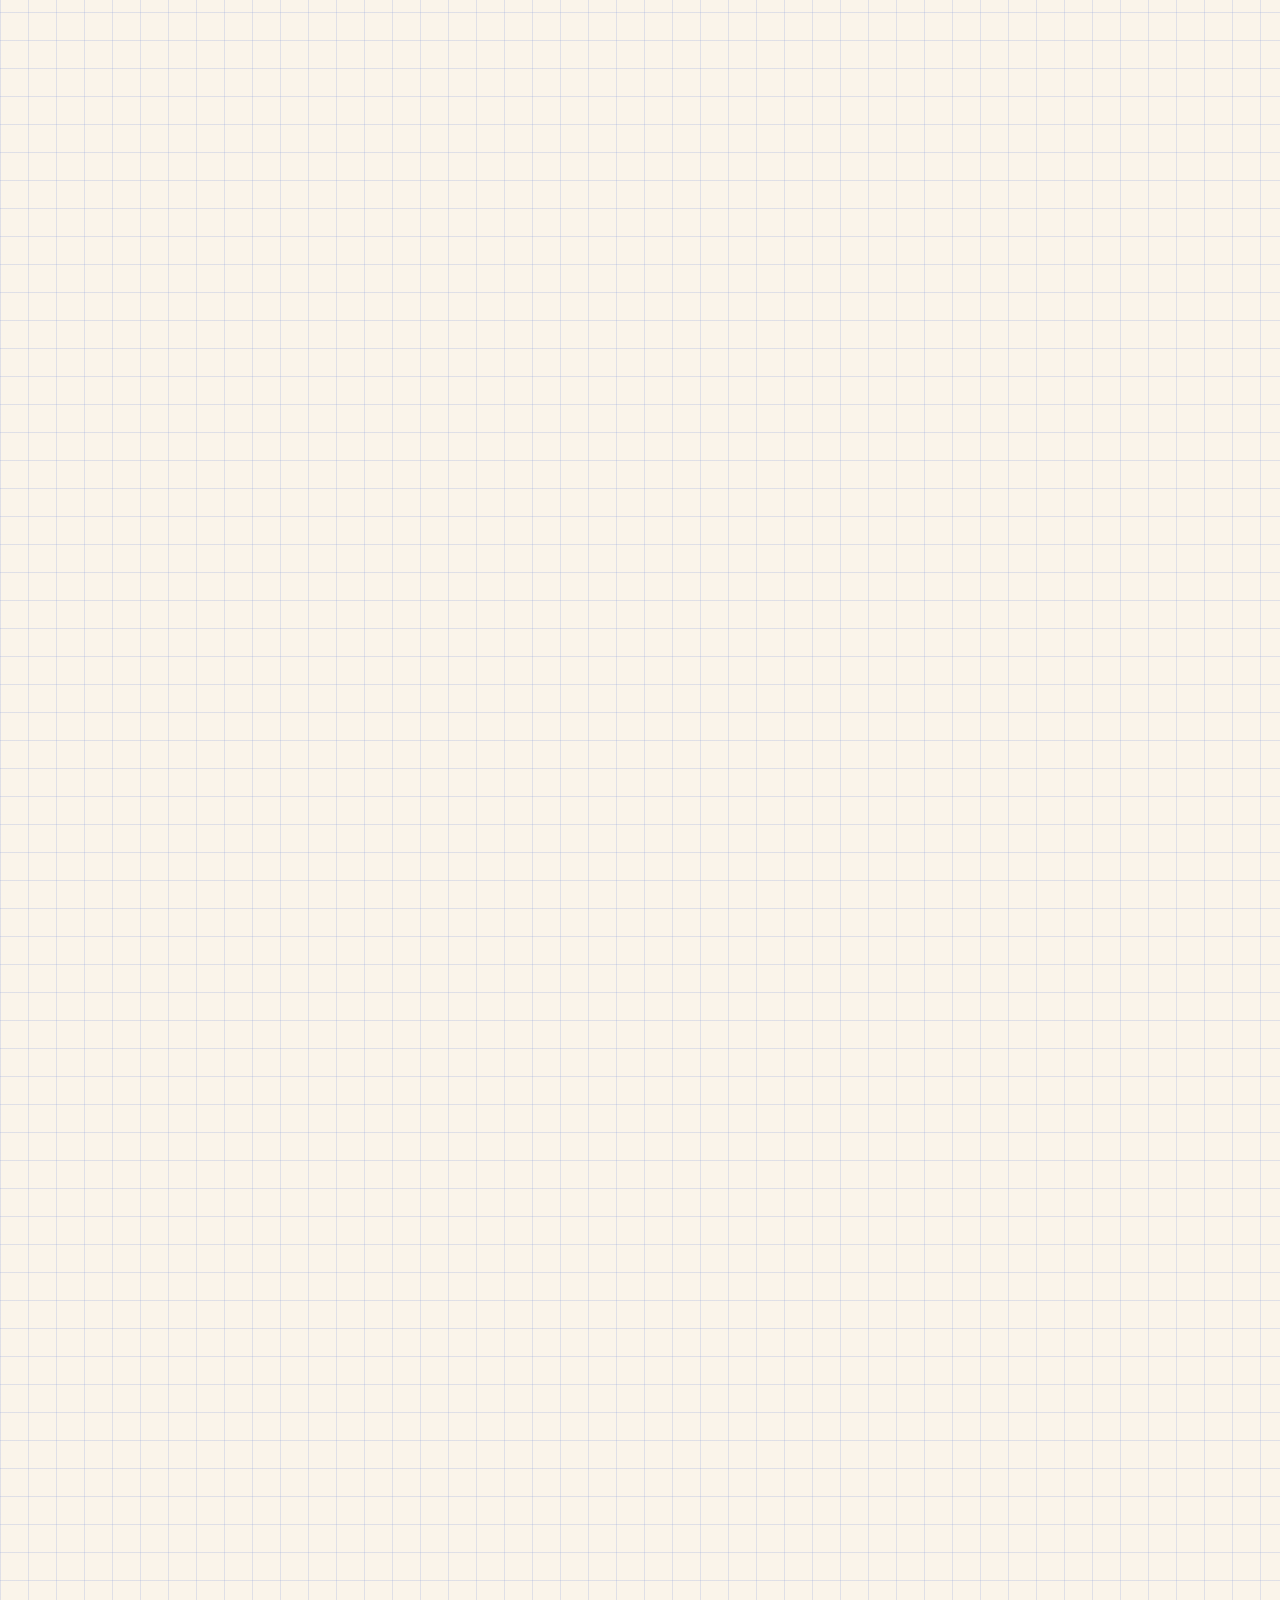
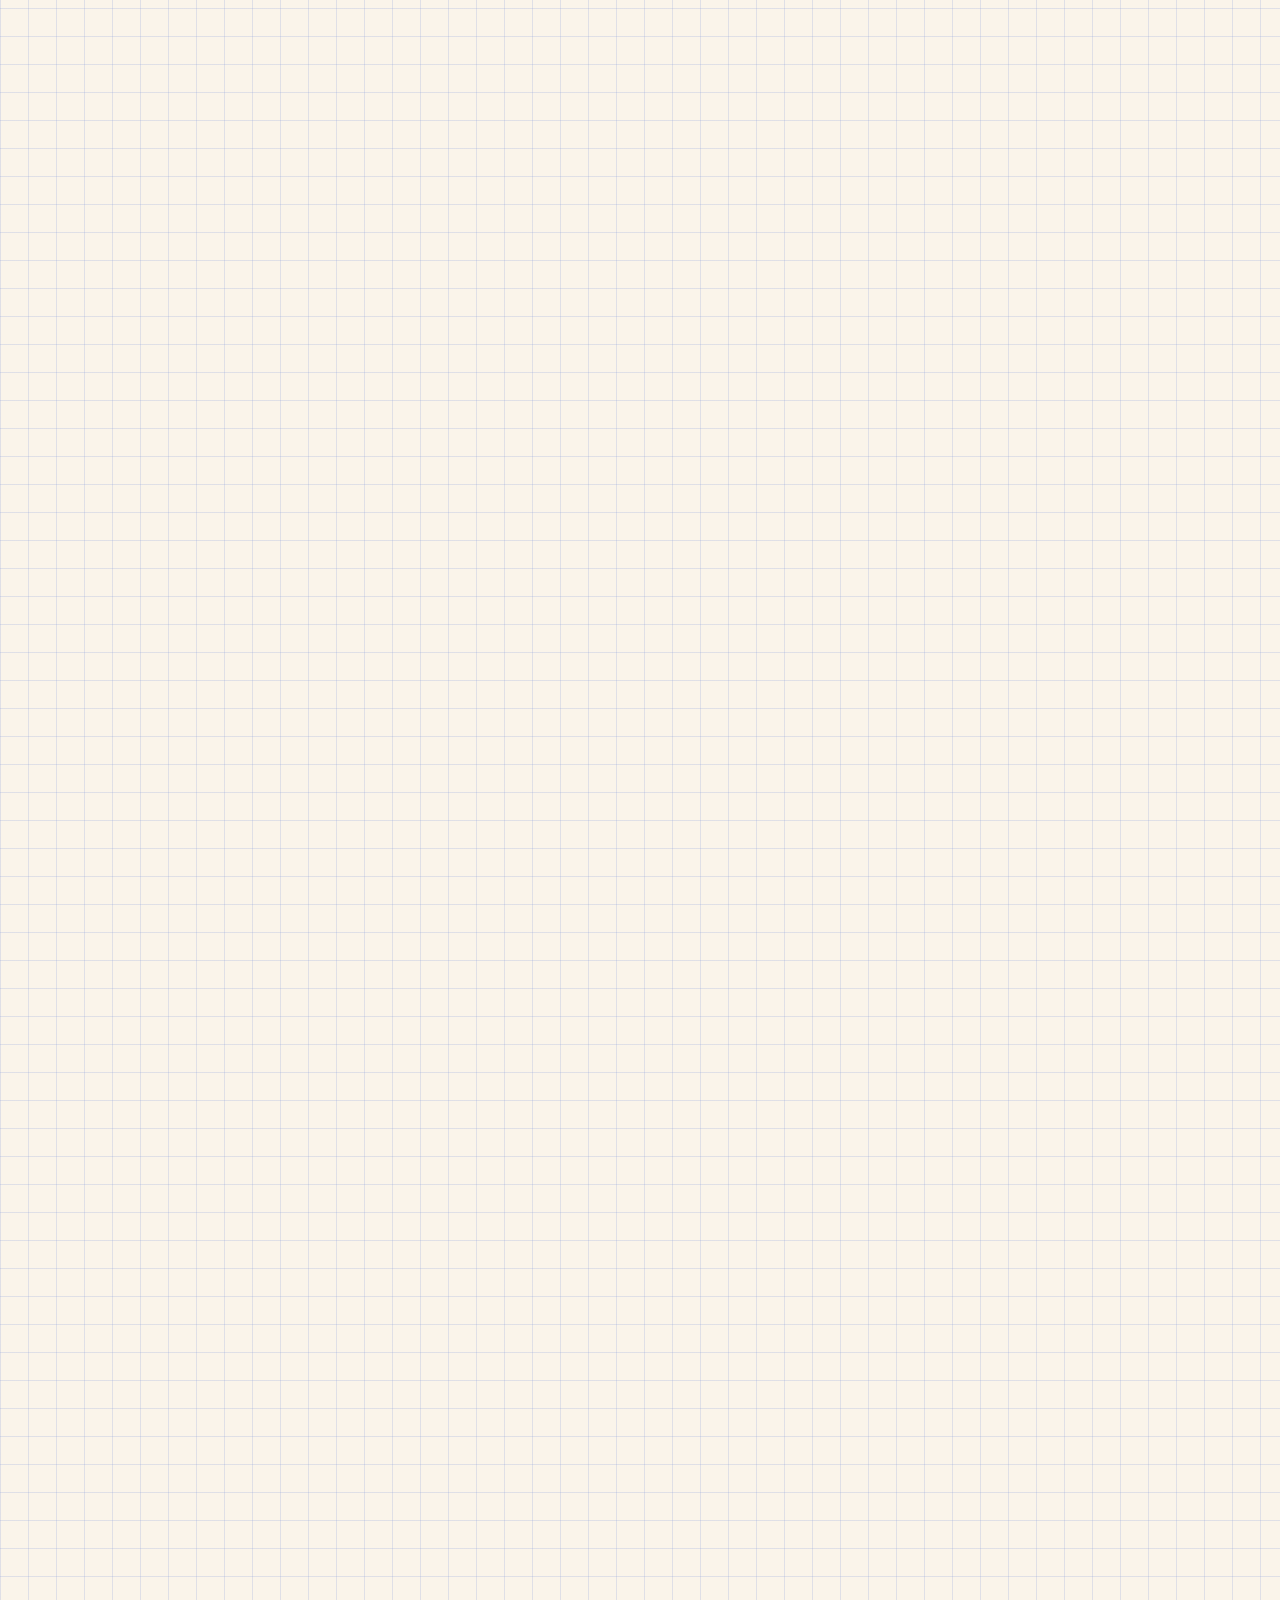
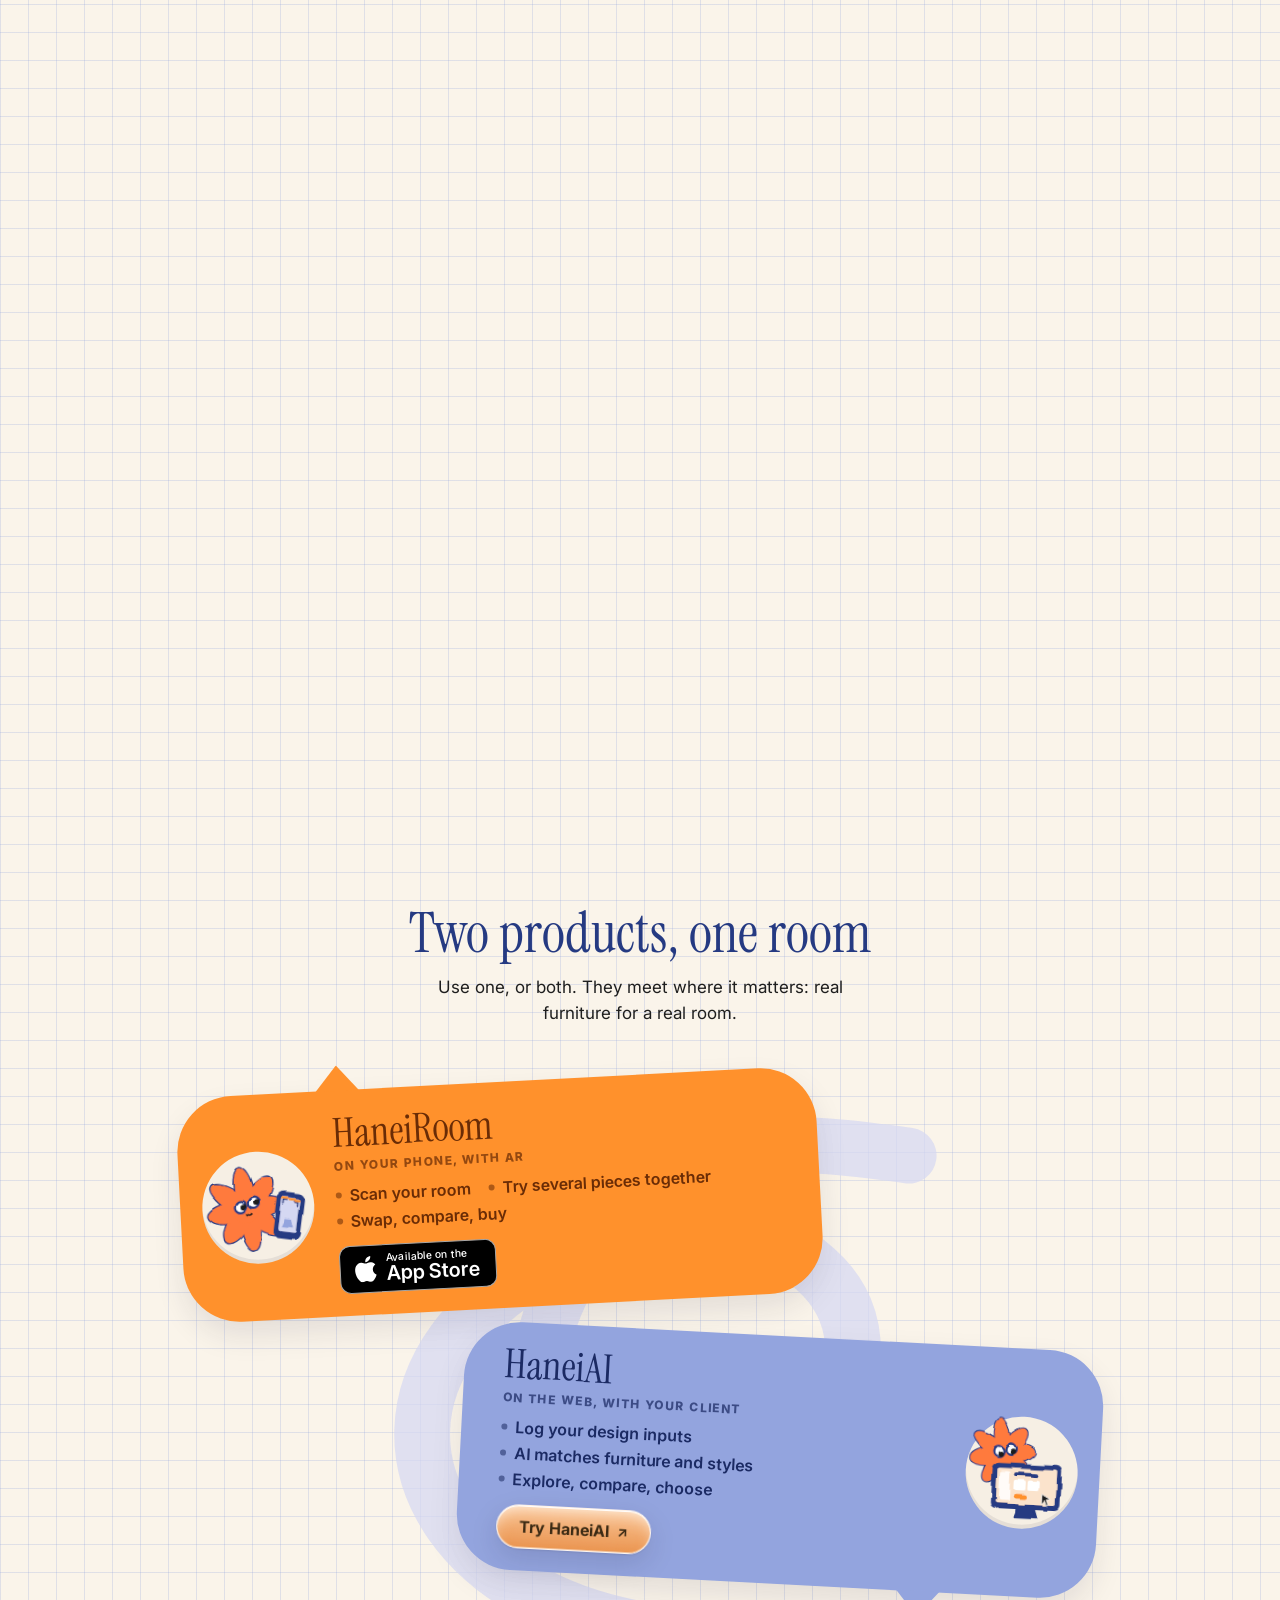
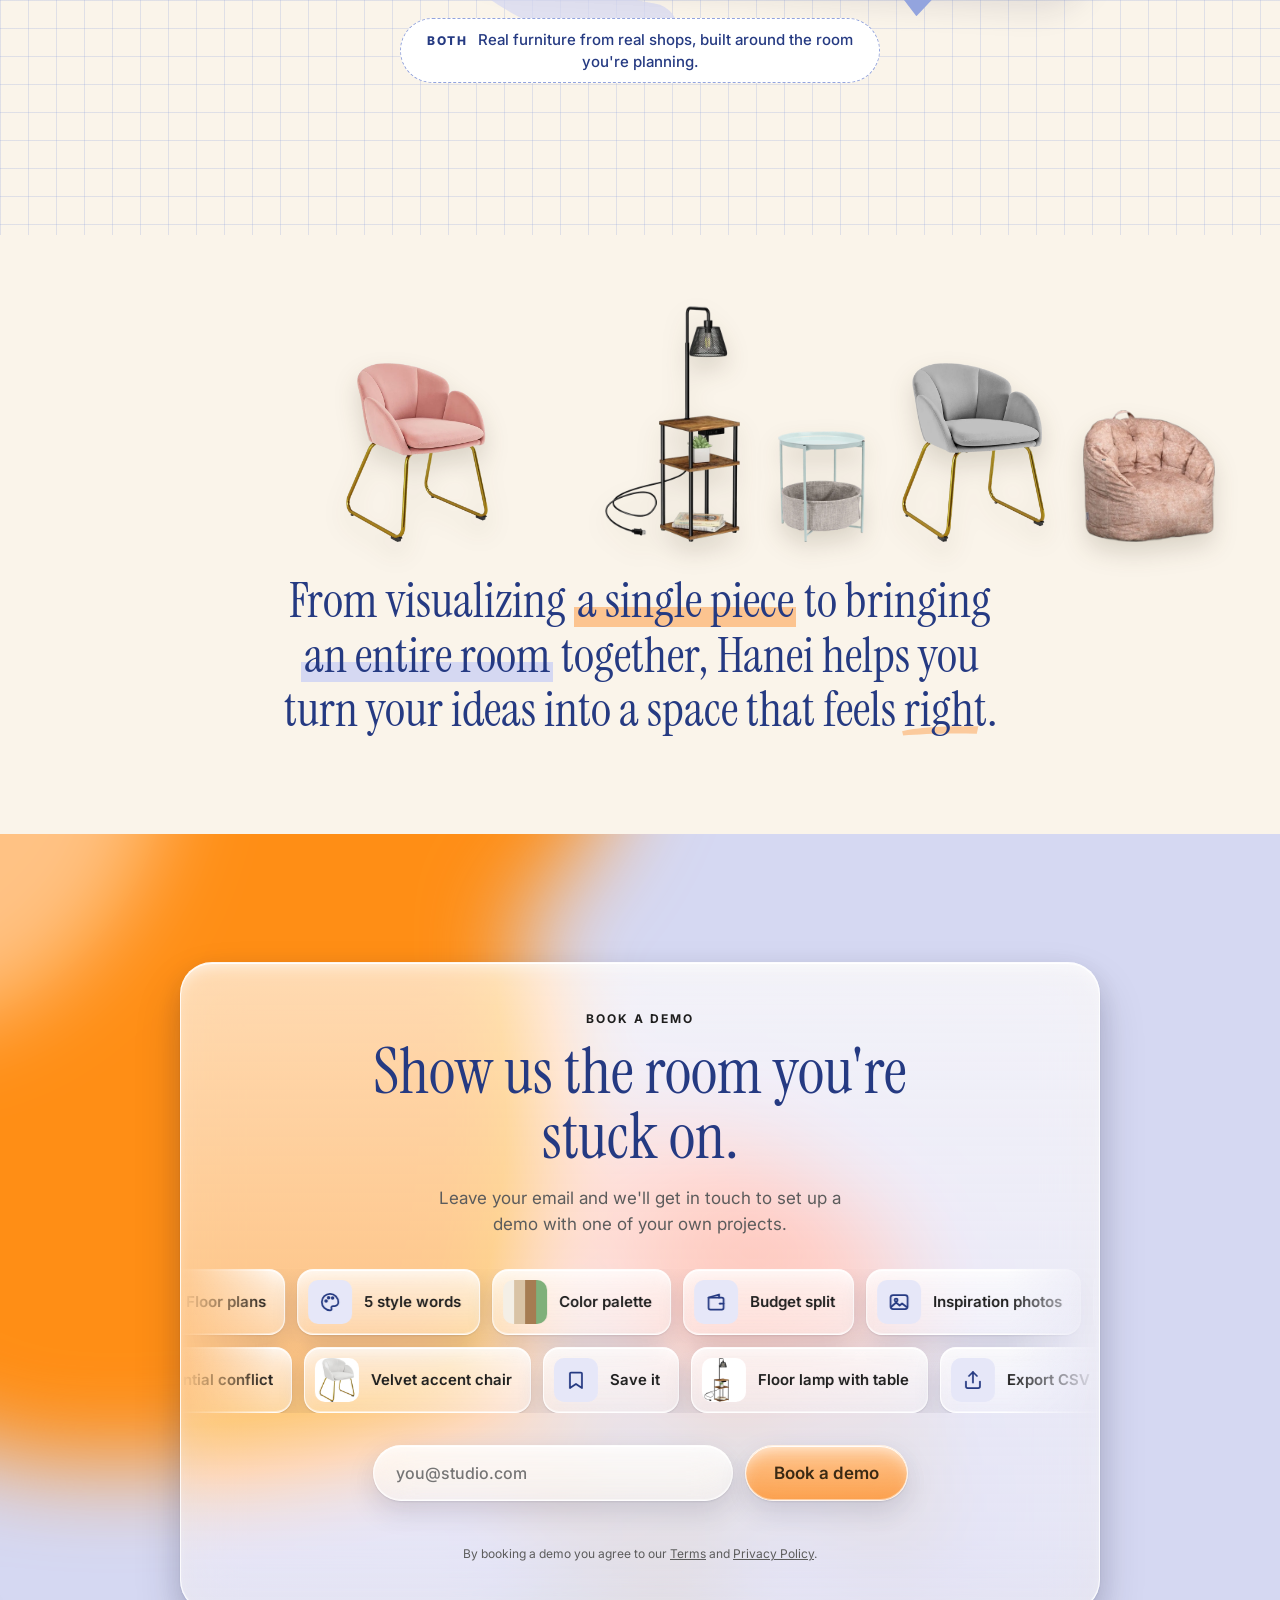
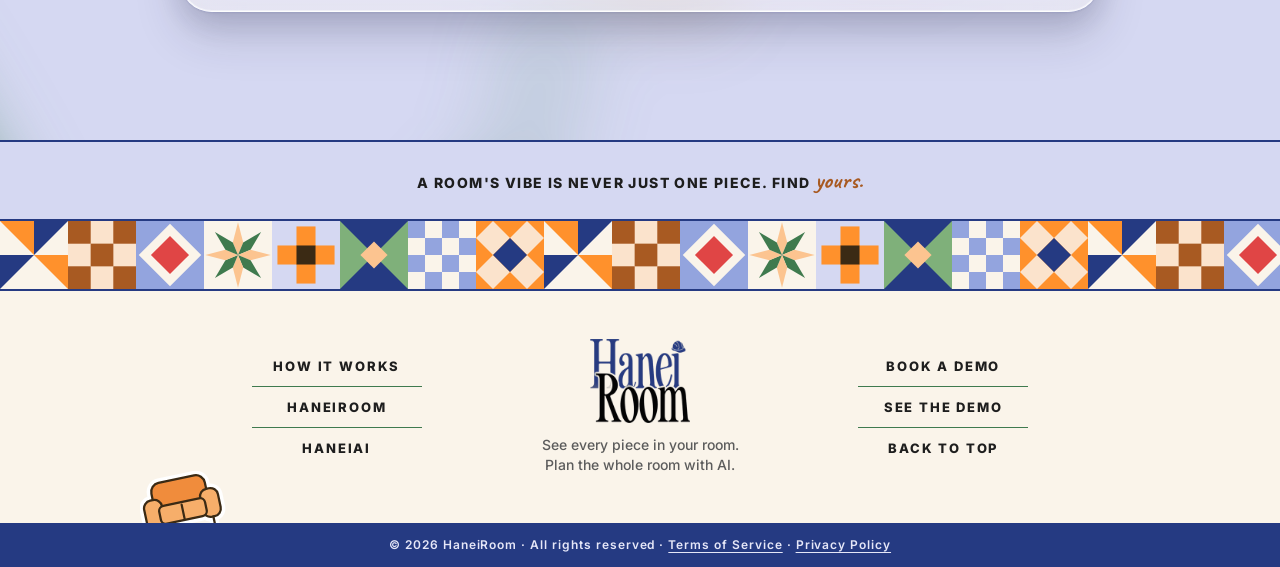
==== commit 2a686ea0: "Retell the landing story: one piece, every piece, then HaneiAI The opening is now a linen hero with " ====
--- a/index.html
+++ b/index.html
@@ -3,8 +3,8 @@
 <head>
   <meta charset="utf-8">
   <meta name="viewport" content="width=device-width, initial-scale=1">
-  <title>HaneiRoom · Every room starts with a mess</title>
-  <meta name="description" content="HaneiRoom helps interior designers turn a client's scattered ideas into a clear brief and a real furniture list. Two products: HaneiRoom on your phone to see furniture in the room, HaneiAI on the web to plan it with your client.">
+  <title>HaneiRoom · A room's vibe is never just one piece</title>
+  <meta name="description" content="A room's vibe is never just one piece. HaneiRoom scans your room so you can see several pieces in it together, at real size. HaneiAI, on the web, helps interior designers turn design inputs into furniture matches to explore, compare and choose.">
   <meta name="theme-color" content="#faf4ea">
   <link rel="icon" href="design-system/logo/haneiroom-icon.png">
   <link rel="apple-touch-icon" href="design-system/logo/haneiroom-icon.png">
@@ -29,7 +29,7 @@
   <script src="assets/js/reels.js" defer></script>
 </head>
 <body>
-<!-- shared drawing: the Hanei flower and the boiling sketch line, used by the compare bubbles and the demo thank-you -->
+<!-- shared drawing: the Hanei flower and the boiling sketch line, used by the product cards and the demo thank-you -->
 <svg class="sprite" width="0" height="0" aria-hidden="true" focusable="false">
   <defs>
     <!-- line boil: the noise reseeds a few times a second so every edge wobbles like a hand-drawn frame -->
@@ -47,9 +47,9 @@
     <img src="design-system/logo/haneiroom-logo.png" alt="" width="260" height="218">
   </a>
   <nav class="nav__links" aria-label="Chapters">
-    <a href="#mess">The mess</a>
-    <a href="#process">The process</a>
-    <a href="#changed">What changed</a>
+    <a href="#steps">How it works</a>
+    <a href="#room">HaneiRoom</a>
+    <a href="#ai">HaneiAI</a>
     <a href="#demo">Book a demo</a>
   </nav>
   <a class="btn btn--warm nav__cta" href="#demo">Book a demo</a>
@@ -57,266 +57,151 @@
 
 <main id="main">
 
-<!-- ============================================================ 01 THE MESS -->
-<section class="mess" id="mess" data-scene="mess" aria-labelledby="mess-title">
+<!-- ============================================================ 01 HERO -->
+<!-- The title on a linen band with furniture stuck round it like stickers, a yellow
+     measuring tape swooping across the band's edge, then Hanei's three steps. -->
+<section class="hero" id="vibe" aria-labelledby="vibe-title">
   <span id="top" class="anchor-top"></span>
-  <div class="mess__stage">
-    <div class="mess__titles">
-      <h1 class="mess__title mess__before" id="mess-title">
-        <span class="mess__l1">Every room starts</span>
-        <span class="mess__l2">with a <span class="swoosh">mess<img src="design-system/doodles/swoosh.svg" alt=""></span>.</span>
-      </h1>
-      <p class="mess__title mess__after">
-        <span class="mess__l1">Hanei helps you</span>
-        <span class="mess__l2">clean it <span class="swoosh">up<img src="design-system/doodles/swoosh.svg" alt=""></span>.</span>
+  <div class="hero__band">
+    <img class="hs hs--sofa" src="assets/img/products/curved-sofa-blue-sticker.webp" alt="" width="769" height="396">
+    <img class="hs hs--lamp" src="assets/img/products/table-lamp-pleated-sticker.webp" alt="" width="173" height="265">
+    <img class="hs hs--table" src="assets/img/products/bird-side-table-sticker.webp" alt="" width="766" height="732">
+    <img class="hs hs--plant" src="assets/img/products/monstera-sticker.webp" alt="" width="505" height="762">
+
+    <div class="hero__copy">
+      <h1 class="hero__t" id="vibe-title">A room's vibe is never just one piece.</h1>
+      <p class="hero__lede">It's how everything comes together. Hanei lets you see every piece in your own room, then plan the whole space.</p>
+      <p class="hero__ctas">
+        <a class="btn btn--warm btn--lg" href="#room">See it in your room</a>
+        <a class="btn btn--line btn--lg" href="#demo">Book a demo</a>
       </p>
     </div>
 
-    <div class="mess__comp" aria-hidden="true">
-      <img class="mess__floor" src="design-system/doodles/room-floor.svg" alt="">
-      <div class="mess__plan"><!-- art:mess-plan --><svg class="art art--plan" viewBox="0 0 1200 570" aria-hidden="true" focusable="false"><path class="l" pathLength="1" stroke="#93a4de" stroke-width="5" d="M372 95.5C377.8 95.7 395.4 96.9 407.1 96.8C418.8 96.8 430.5 95 442.2 95.1C453.8 95.2 465.5 97 477.2 97.4C488.9 97.8 500.6 97.4 512.3 97.4C524 97.5 535.7 98 547.4 97.5C559.1 97.1 570.8 94.7 582.5 94.7C594.2 94.7 605.8 97.1 617.5 97.5C629.2 97.9 640.9 97.8 652.6 97.2C664.3 96.6 676 94.4 687.7 94C699.4 93.7 711.1 94.7 722.8 95.1C734.5 95.5 746.2 96.3 757.8 96.4C769.5 96.6 781.2 96.1 792.9 96C804.6 96 821.8 90.2 828 96C834.1 101.8 829.7 119.2 829.8 130.8C830 142.4 829.4 153.9 829 165.5C828.6 177.1 827.3 188.7 827.2 200.3C827 211.9 827.9 223.5 828.1 235.1C828.2 246.7 828.1 258.3 828.1 269.8C828 281.4 827.8 293 827.7 304.6C827.6 316.2 826.9 327.8 827.5 339.4C828.1 351 831.1 362.6 831.2 374.1C831.2 385.7 828 397.3 827.7 408.9C827.4 420.5 828.9 432.1 829.5 443.7C830.2 455.3 831.8 466.9 831.6 478.5C831.4 490 828.8 501.6 828.5 513.2C828.2 524.9 835.2 542.7 830 548.2C824.8 553.7 808.1 545.9 797.1 546.2C786.2 546.5 775.2 549.4 764.3 549.9C753.3 550.5 742.4 549.7 731.4 549.4C720.5 549.1 709.5 548 698.6 548C687.6 548 676.7 549.4 665.7 549.2C654.8 549.1 643.8 546.9 632.8 546.9C621.9 546.9 611 548.5 600 549.2C589.1 549.9 578.1 551.3 567.2 551.3C556.2 551.2 545.2 549.1 534.3 548.8C523.3 548.5 512.4 549.6 501.4 549.5C490.5 549.4 479.5 548 468.6 548.3C457.6 548.6 446.7 550.8 435.7 551.3C424.8 551.8 413.8 551.6 402.9 551.3C391.9 551.1 375.5 556 370.2 550C364.9 544 371.4 526.7 371.1 515.1C370.9 503.4 369.2 491.8 368.7 480.1C368.3 468.5 368.1 456.9 368.5 445.2C368.9 433.6 370.4 421.9 371 410.3C371.6 398.7 372.1 387 372 375.4C372 363.7 370.8 352.1 370.8 340.5C370.8 328.8 371.7 317.2 372 305.5C372.3 293.9 372.8 282.3 372.8 270.6C372.7 259 372 247.3 371.7 235.7C371.5 224.1 371.3 212.4 371.3 200.8C371.3 189.1 371.3 177.5 371.5 165.8C371.7 154.2 372.5 142.6 372.6 130.9C372.7 119.3 372.1 101.8 372 96"/><path class="l" pathLength="1" stroke="#93a4de" stroke-width="4" d="M371.9 468.4C374.3 468.7 381.2 469.9 385.9 470.4C390.6 470.9 395.4 470.8 400.1 471.4C404.8 471.9 410.1 471.8 414.1 473.9C418.1 476.1 420.9 480.6 423.9 484.2C426.9 487.8 429.2 492.1 432.2 495.8C435.1 499.4 439.6 502 441.5 506C443.4 510.1 443.1 515.3 443.7 520C444.3 524.6 444.5 529.3 444.9 534C445.3 538.6 445.8 545.7 446 548"/><path class="l" pathLength="1" stroke="#93a4de" stroke-width="4" d="M520 83.9C522.7 83.8 530.7 83 536 83.1C541.3 83.3 546.7 84.7 552 84.7C557.3 84.7 562.7 83.3 568 83.1C573.3 83 578.7 83.5 584 83.8C589.3 84 594.7 84.6 600 84.6C605.3 84.6 610.7 83.8 616 83.8C621.3 83.7 626.7 84.2 632 84.2C637.3 84.3 642.7 84.1 648 83.9C653.3 83.7 658.7 83 664 83C669.3 83 677.3 83.8 680 84"/><path class="l" pathLength="1" stroke="#93a4de" stroke-width="4" d="M520 76C519.9 78.3 519.5 85.3 519.5 90C519.5 94.7 519.9 101.7 520 104"/><path class="l" pathLength="1" stroke="#93a4de" stroke-width="4" d="M680.2 76C680.1 78.3 680 85.3 679.9 90C679.9 94.7 680 101.7 680 104"/><path class="l" pathLength="1" stroke="#93a4de" stroke-width="3.5" d="M372 56.3C374.7 56.2 382.9 55.5 388.3 55.6C393.7 55.7 399.1 56.8 404.6 56.8C410 56.7 415.4 55.3 420.9 55.3C426.3 55.3 431.7 56.5 437.1 56.5C442.6 56.5 448 55 453.4 55.1C458.9 55.1 464.3 56.8 469.7 56.9C475.1 57.1 480.6 56.2 486 56.1C491.4 55.9 496.9 56.3 502.3 56.2C507.7 56.1 513.1 55.5 518.6 55.5C524 55.5 529.4 56.1 534.9 56.1C540.3 56 545.7 55.2 551.1 55.2C556.6 55.1 562 55.6 567.4 55.6C572.9 55.7 578.3 55.6 583.7 55.7C589.1 55.7 594.6 55.7 600 55.9C605.4 56.1 610.9 56.9 616.3 56.9C621.7 56.9 627.1 55.8 632.6 55.8C638 55.8 643.4 56.8 648.9 57C654.3 57.2 659.7 57.2 665.1 57C670.6 56.8 676 55.8 681.4 55.8C686.9 55.8 692.3 56.8 697.7 56.9C703.1 57 708.6 56.3 714 56.3C719.4 56.3 724.9 56.9 730.3 56.8C735.7 56.7 741.1 56.1 746.6 55.9C752 55.7 757.4 55.7 762.9 55.6C768.3 55.6 773.7 55.6 779.1 55.8C784.6 55.9 790 56.6 795.4 56.6C800.9 56.6 806.3 55.9 811.7 55.8C817.1 55.7 825.3 56 828 56"/><path class="l" pathLength="1" stroke="#93a4de" stroke-width="3.5" d="M371.9 44C371.9 46 371.7 52 371.8 56C371.8 60 372 66 372 68"/><path class="l" pathLength="1" stroke="#93a4de" stroke-width="3.5" d="M827.9 44C827.8 46 827.6 52 827.6 56C827.6 60 827.9 66 828 68"/><path class="l" pathLength="1" stroke="#93a4de" stroke-width="3.5" d="M872 96C872 98.7 871.9 106.8 872 112.1C872.2 117.5 872.8 122.9 872.8 128.3C872.8 133.7 872.2 139 872 144.4C871.8 149.8 871.6 155.2 871.7 160.6C871.9 166 872.8 171.3 873 176.7C873.2 182.1 873 187.5 872.9 192.9C872.8 198.2 872.5 203.6 872.5 209C872.5 214.4 872.8 219.8 872.9 225.1C872.9 230.5 872.6 235.9 872.7 241.3C872.8 246.7 873.2 252 873.5 257.4C873.7 262.8 874 268.2 874 273.6C873.9 278.9 873.3 284.3 873.1 289.7C873 295.1 872.9 300.5 872.9 305.9C873 311.2 873.1 316.6 873.2 322C873.3 327.4 873.5 332.8 873.7 338.1C873.8 343.5 874 348.9 873.9 354.3C873.8 359.7 873 365 872.9 370.4C872.7 375.8 872.8 381.2 872.8 386.6C872.8 392 873 397.3 873 402.7C872.9 408.1 872.3 413.5 872.5 418.9C872.6 424.2 873.8 429.6 874 435C874.2 440.4 873.6 445.8 873.7 451.1C873.9 456.5 874.6 461.9 874.7 467.3C874.8 472.7 874.7 478 874.4 483.4C874.2 488.8 873.3 494.2 873.2 499.6C873.1 505 873.5 510.3 873.7 515.7C873.9 521.1 874.4 526.5 874.4 531.9C874.5 537.2 874.1 545.3 874 548"/><path class="l" pathLength="1" stroke="#93a4de" stroke-width="3.5" d="M860 96C862 96 868 96 872 96C876 96 882 96 884 96"/><path class="l" pathLength="1" stroke="#93a4de" stroke-width="3.5" d="M862 548.1C864 548 870 547.6 874 547.6C878 547.6 884 547.9 886 548"/></svg><!-- /art:mess-plan --></div>
-      <span class="mess__dim mess__dim--w">4.2 m</span>
-      <span class="mess__dim mess__dim--h">3.8 m</span>
-
-      <div class="mi mi--back" style="--x:35;--y:44;--w:15.8;--r:8;--vx:-8;--vy:-1;--vr:10;--mx:22;--my:50;--mw:28;--delay:.25s"><!-- art:tape-measure --><svg class="art" viewBox="0 0 240 210" aria-hidden="true" focusable="false"><path class="s" pathLength="1" fill="#fcc490" d="M137.7 168.6C140.9 173 153.4 171.9 161.2 173.6C169.1 175.3 176.9 177.1 184.7 178.8C192.5 180.5 200.3 182.1 208.2 183.8C216.1 185.5 227.2 191.6 231.9 188.8C236.6 186 239.5 171.6 236.3 167.2C233.1 162.8 220.6 164.2 212.7 162.5C204.9 160.8 197.1 158.9 189.3 157.2C181.5 155.5 173.7 153.8 165.8 152.2C158 150.5 146.9 144.5 142.2 147.2C137.5 150 134.6 164.2 137.7 168.6Z"/><path class="l" pathLength="1" stroke="#253a82" stroke-width="2" d="M156.1 156.4C155.9 158.1 155.5 164.7 155.4 166.4"/><path class="l" pathLength="1" stroke="#253a82" stroke-width="2" d="M165 158.3C164.9 159.3 164.5 163.3 164.4 164.3"/><path class="l" pathLength="1" stroke="#253a82" stroke-width="2" d="M173.9 160.2C173.9 161.9 173.5 168.6 173.4 170.2"/><path class="l" pathLength="1" stroke="#253a82" stroke-width="2" d="M183 162.1C182.9 163.1 182.5 167.1 182.4 168.1"/><path class="l" pathLength="1" stroke="#253a82" stroke-width="2" d="M191.9 164.1C191.9 165.7 191.5 172.4 191.4 174.1"/><path class="l" pathLength="1" stroke="#253a82" stroke-width="2" d="M200.9 166C200.8 167 200.5 171 200.4 172"/><path class="l" pathLength="1" stroke="#253a82" stroke-width="2" d="M210 167.9C209.9 169.6 209.5 176.2 209.4 177.9"/><path class="l" pathLength="1" stroke="#253a82" stroke-width="2" d="M218.9 169.8C218.9 170.8 218.5 174.8 218.4 175.8"/><path class="l" pathLength="1" stroke="#253a82" stroke-width="2" d="M228 171.7C227.9 173.4 227.5 180.1 227.4 181.7"/><path class="s" pathLength="1" fill="#253a82" d="M226.1 161.5C224.1 166.7 221.4 188 222 193.5C222.7 199 227.8 199.7 229.8 194.5C231.8 189.3 234.6 167.9 234 162.4C233.4 156.9 228.1 156.3 226.1 161.5Z"/><path class="s" pathLength="1" fill="#253a82" d="M112 12C118.3 12.2 114.9 12.3 116.1 13C117.3 13.6 118.4 14.8 119 16C119.6 17.1 119.8 18.6 119.8 19.9C119.8 21.3 119.6 22.8 118.9 24C118.3 25.2 117.2 26.3 116 27C114.9 27.7 118.3 27.9 112 28C105.7 28.2 84.4 28.1 78 27.9C71.7 27.7 75.2 27.5 74 26.9C72.9 26.2 71.9 25.1 71.2 24C70.5 22.8 69.7 21.2 69.7 19.9C69.7 18.6 70.5 17.3 71.2 16.2C71.9 15 72.9 13.9 74 13.2C75.2 12.5 71.7 12.1 78 11.9C84.3 11.7 105.6 11.9 112 12Z"/><path class="s" pathLength="1" fill="#ff912c" d="M179.6 102C179.2 114.9 178.3 131.6 177.6 140.4C177 149.3 177.1 151 175.9 155.3C174.7 159.6 172.6 162.8 170.5 166.2C168.4 169.6 166.3 173.6 163.3 175.8C160.2 178 156.9 177.8 152.2 179.2C147.6 180.6 144.8 183.3 135.4 184.3C126 185.4 109.1 185.8 96 185.5C82.9 185.3 65.7 183.8 56.5 183C47.4 182.2 45.3 182.3 41 180.8C36.7 179.3 34.3 176.6 30.9 174.1C27.5 171.7 23.2 169.2 20.5 166.4C17.8 163.5 15.9 161.5 14.8 157.1C13.7 152.7 14.3 149.1 14 139.9C13.6 130.7 13.1 114.7 12.7 102C12.3 89.3 11.1 72.8 11.5 63.8C12 54.8 13.8 52.2 15.3 47.8C16.9 43.4 18.8 40.5 21 37.5C23.3 34.5 25.5 31.9 28.8 29.7C32 27.6 35.9 26.2 40.4 24.7C44.9 23.2 46.4 21.7 55.7 20.6C64.9 19.6 82.7 18.1 96 18.4C109.3 18.7 126.3 21.5 135.6 22.2C145 23 147.7 21.8 152.3 23C156.9 24.3 160.2 27.5 163.4 29.7C166.6 32 169.2 33.4 171.5 36.5C173.8 39.7 175.7 44.3 177.2 48.7C178.6 53.2 179.6 54.4 180 63.3C180.4 72.1 180 89.1 179.6 102Z"/><path class="s" pathLength="1" fill="#253a82" d="M131.2 102C131 108 129.5 114.7 126.6 119.9C123.6 125 118.7 129.6 113.6 132.7C108.5 135.9 101.9 138.7 96 138.7C90.1 138.8 83.4 136.1 78.1 133C72.7 129.8 67.1 125 64.1 119.8C61.1 114.7 59.7 108 59.9 102C60 96 61.9 89 64.8 83.8C67.8 78.6 72.3 73.8 77.5 70.9C82.7 68.1 89.8 66.8 96 66.8C102.2 66.8 109.2 68 114.4 70.9C119.7 73.8 124.7 78.8 127.5 84C130.3 89.2 131.3 96 131.2 102Z"/><path class="s" pathLength="1" fill="#fcc490" d="M109 102C109.1 104.6 108.2 107.7 106.7 109.7C105.3 111.8 102.5 113.6 100.1 114.4C97.6 115.2 94.4 115.3 92 114.5C89.6 113.7 87.1 111.8 85.6 109.7C84 107.6 82.8 104.6 82.8 102C82.9 99.4 84.2 96.4 85.7 94.3C87.3 92.2 89.6 90.2 92 89.5C94.4 88.7 97.7 88.8 100 89.5C102.4 90.3 104.7 92.1 106.2 94.1C107.7 96.2 108.9 99.4 109 102Z"/><path class="l" pathLength="1" stroke="#253a82" stroke-width="3" d="M90 102C92 102 100 102 102 102"/><path class="l" pathLength="1" stroke="#fcc490" stroke-width="5" d="M30.1 150C29.6 147.5 27.8 140 26.8 135C25.8 130.1 24.2 125.5 24.1 120C24 114.5 25.5 108 26.2 102C26.8 96 27.7 87 28 84"/></svg><!-- /art:tape-measure --></div>
-      <div class="mi mi--back" style="--x:65;--y:42;--w:12.5;--r:6;--vx:8;--vy:-1;--vr:8;--mx:80;--my:45;--mw:22;--delay:.35s"><!-- art:paint-can --><svg class="art" viewBox="0 0 170 210" aria-hidden="true" focusable="false"><path class="l" pathLength="1" stroke="#253a82" stroke-width="5" d="M21.9 80C22.6 77 24.9 68.1 26.2 62C27.6 56 27 47.8 29.9 43.8C32.9 39.9 39.3 40.4 44 38.5C48.6 36.6 53 34.3 57.6 32.3C62.2 30.3 66.9 28.6 71.5 26.5C76 24.5 80.5 20.1 85 20C89.6 19.8 94.3 23.7 98.9 25.7C103.5 27.7 107.9 30 112.5 32C117.1 34.1 121.7 35.9 126.3 37.9C130.9 39.9 137.2 40 140.2 44C143.2 48 143.2 55.9 144.5 61.9C145.8 67.9 147.4 77 148 80"/><path class="s" pathLength="1" fill="#93a4de" d="M22 79.8C27.4 75.3 43 79.4 53.5 79.5C64 79.7 74.5 80.8 85 80.8C95.5 80.8 106 79.7 116.5 79.5C127 79.4 143.1 75.5 148.3 80C153.5 84.5 147.7 97.7 147.7 106.5C147.7 115.3 148.4 124.2 148.5 133C148.5 141.8 148.1 150.7 148 159.5C147.9 168.3 148.6 180.9 148.1 186C147.6 191.2 147 189 145 190.4C143 191.8 139.8 193.3 136 194.4C132.2 195.5 127.3 196.4 122 197.2C116.8 198 110.6 198.8 104.5 199.3C98.3 199.8 91.5 200.3 85 200.2C78.5 200.2 71.7 199.5 65.6 199C59.4 198.6 53.2 198.4 47.9 197.6C42.6 196.9 37.7 195.7 33.9 194.5C30.1 193.3 27.1 191.7 25.2 190.3C23.2 188.9 22.5 186.7 22 186C21.5 185.3 22.3 190.4 22.2 186C22.2 181.6 21.6 168.3 21.6 159.5C21.6 150.7 22.5 141.8 22.4 133C22.4 124.2 21.3 115.4 21.2 106.5C21.1 97.6 16.6 84.3 22 79.8Z"/><path class="s" pathLength="1" fill="#faf4ea" d="M22 116.2C27.2 109.6 43 116.1 53.5 116C64 115.9 74.5 115.8 85 115.9C95.5 115.9 106 116.2 116.5 116.2C127 116.2 142.7 109.4 148 116C153.2 122.6 148.4 148.7 147.9 155.9C147.4 163.2 146.8 158.3 144.8 159.5C142.9 160.7 139.8 162 136 163C132.2 164.1 127.3 165.1 122 165.8C116.8 166.6 110.6 166.9 104.5 167.3C98.3 167.6 91.5 167.8 85 167.9C78.5 167.9 71.7 167.9 65.5 167.5C59.3 167.2 53.2 166.5 48 165.8C42.7 165 37.8 164.2 34 163.1C30.2 162.1 27.2 160.8 25.2 159.6C23.2 158.4 22.7 163.2 22.2 156C21.6 148.8 16.8 122.9 22 116.2Z"/><path class="s" pathLength="1" fill="#ff912c" d="M70.2 138C70.2 140.3 69.1 143.1 67.7 145.1C66.2 147 63.9 149 61.6 149.8C59.4 150.5 56.5 150.5 54.3 149.7C52.1 148.9 49.8 146.9 48.3 145C46.9 143 45.7 140.4 45.7 138C45.7 135.6 46.9 132.6 48.3 130.8C49.7 128.9 52.1 127.6 54.3 126.9C56.6 126.2 59.5 125.9 61.7 126.6C63.9 127.3 66.1 129.1 67.5 131C69 132.9 70.2 135.7 70.2 138Z"/><path class="l" pathLength="1" stroke="#253a82" stroke-width="4" d="M82 132C84.4 132.1 91.8 132.4 96.7 132.5C101.6 132.6 106.4 132.7 111.3 132.7C116.2 132.8 123.6 133 126 133"/><path class="l" pathLength="1" stroke="#253a82" stroke-width="4" d="M82 145.1C84.5 145.2 92 145.4 97 145.6C102 145.7 109.5 145.9 112 146"/><path class="s" pathLength="1" fill="#d5d8f2" d="M149.9 80C150 82.3 145.6 84.7 140.9 86.8C136.1 88.9 129.3 91.2 121.3 92.6C113.2 94 102.4 94.9 92.6 95.1C82.9 95.3 71.9 94.5 62.7 93.7C53.6 92.9 44.4 91.8 37.7 90.1C31.1 88.5 25.4 85.9 22.9 83.6C20.3 81.3 20 78.6 22.5 76.4C24.9 74.1 31 71.8 37.7 70.1C44.4 68.3 53.5 67 62.6 66.1C71.8 65.2 83.1 64.6 92.7 64.9C102.4 65.1 112.5 66.2 120.5 67.6C128.4 69 135.6 70.9 140.5 73C145.4 75.1 149.8 77.7 149.9 80Z"/><path class="s" pathLength="1" fill="#ff912c" d="M136.7 81C136.8 83 134.1 85.5 128.2 87C122.3 88.6 111.2 89.8 101.3 90.4C91.4 91 78.6 91.3 68.7 90.7C58.9 90.1 48 88.5 42.3 86.9C36.5 85.3 34.4 83 34.4 81C34.4 79 36.4 76.6 42.1 75C47.9 73.4 59.2 72.2 69.1 71.6C78.9 71 91.4 70.9 101.2 71.5C111 72.1 121.7 73.7 127.6 75.2C133.5 76.8 136.6 79 136.7 81Z"/><path class="s" pathLength="1" fill="#ff912c" d="M98 85.9C101.6 83.2 121.7 80.6 126 84C130.4 87.4 125.1 99.4 124.1 106C123.1 112.7 121.7 120 119.9 123.8C118 127.7 115.1 129.6 113.1 129C111.1 128.3 109.3 124.9 107.8 120C106.3 115.2 105.7 105.6 104.1 100C102.5 94.3 94.3 88.6 98 85.9Z"/><path class="s" pathLength="1" fill="#ff912c" d="M48 87.8C50.3 85.5 63.5 85.3 66 88C68.5 90.7 64.5 100.5 63 104C61.5 107.5 58.8 109.4 56.9 109C55.1 108.7 53.4 105.6 51.9 102C50.4 98.5 45.7 90.2 48 87.8Z"/></svg><!-- /art:paint-can --></div>
-      <div class="mi mi--back mi--desk" style="--x:68;--y:74;--w:25;--r:-58;--vx:7;--vy:1;--vr:-6;--delay:.45s"><!-- art:ruler --><svg class="art" viewBox="0 0 320 50" aria-hidden="true" focusable="false"><path class="s" pathLength="1" fill="#d5d8f2" d="M8 42.2C11.9 47.9 23.6 42.2 31.4 42.3C39.2 42.4 47 42.8 54.8 42.8C62.6 42.7 70.4 42.1 78.2 42C85.9 42 93.7 42.5 101.5 42.5C109.3 42.4 117.1 41.8 124.9 41.7C132.7 41.6 140.5 41.7 148.3 41.9C156.1 42 163.9 42.5 171.7 42.5C179.5 42.6 187.3 42.4 195.1 42.2C202.9 42.1 210.7 41.6 218.5 41.7C226.3 41.7 234.1 42.3 241.8 42.4C249.6 42.5 257.4 42.4 265.2 42.4C273 42.5 280.8 42.6 288.6 42.5C296.4 42.5 308.1 47.8 312 42C315.9 36.2 315.9 13.8 312 8C308.1 2.2 296.4 7.4 288.6 7.4C280.8 7.4 273 7.6 265.2 7.8C257.4 8 249.6 8.5 241.8 8.6C234.1 8.6 226.3 7.9 218.5 7.9C210.7 7.9 202.9 8.6 195.1 8.5C187.3 8.5 179.5 7.5 171.7 7.5C163.9 7.6 156.1 8.6 148.3 8.7C140.5 8.7 132.7 7.7 124.9 7.7C117.1 7.7 109.3 8.5 101.5 8.6C93.7 8.7 85.9 8.2 78.2 8C70.4 7.9 62.6 7.7 54.8 7.7C47 7.8 39.2 8.5 31.4 8.5C23.5 8.6 11.6 2.4 7.7 8C3.8 13.6 4.1 36.5 8 42.2Z"/><path class="l" pathLength="1" stroke="#253a82" stroke-width="2" d="M18 9C18 11.5 18 21.5 18 24"/><path class="l" pathLength="1" stroke="#253a82" stroke-width="2" d="M29.9 9C30 10.3 30 15.7 30 17"/><path class="l" pathLength="1" stroke="#253a82" stroke-width="2" d="M42 9C42 10.3 42 15.7 42 17"/><path class="l" pathLength="1" stroke="#253a82" stroke-width="2" d="M54 9C54 10.3 54 15.7 54 17"/><path class="l" pathLength="1" stroke="#253a82" stroke-width="2" d="M65.9 9C65.9 10.3 66 15.7 66 17"/><path class="l" pathLength="1" stroke="#253a82" stroke-width="2" d="M78 9C78 11.5 78 21.5 78 24"/><path class="l" pathLength="1" stroke="#253a82" stroke-width="2" d="M90.1 9C90 10.3 90 15.7 90 17"/><path class="l" pathLength="1" stroke="#253a82" stroke-width="2" d="M101.9 9C101.9 10.3 102 15.7 102 17"/><path class="l" pathLength="1" stroke="#253a82" stroke-width="2" d="M114 9C114 10.3 114 15.7 114 17"/><path class="l" pathLength="1" stroke="#253a82" stroke-width="2" d="M126.1 9C126.1 10.3 126 15.7 126 17"/><path class="l" pathLength="1" stroke="#253a82" stroke-width="2" d="M138 9C138 11.5 138 21.5 138 24"/><path class="l" pathLength="1" stroke="#253a82" stroke-width="2" d="M150 9C150 10.3 150 15.7 150 17"/><path class="l" pathLength="1" stroke="#253a82" stroke-width="2" d="M162 9C162 10.3 162 15.7 162 17"/><path class="l" pathLength="1" stroke="#253a82" stroke-width="2" d="M174 9C174 10.3 174 15.7 174 17"/><path class="l" pathLength="1" stroke="#253a82" stroke-width="2" d="M186.1 9C186.1 10.3 186 15.7 186 17"/><path class="l" pathLength="1" stroke="#253a82" stroke-width="2" d="M198 9C198 11.5 198 21.5 198 24"/><path class="l" pathLength="1" stroke="#253a82" stroke-width="2" d="M210 9C210 10.3 210 15.7 210 17"/><path class="l" pathLength="1" stroke="#253a82" stroke-width="2" d="M222 9C222 10.3 222 15.7 222 17"/><path class="l" pathLength="1" stroke="#253a82" stroke-width="2" d="M234.1 9C234.1 10.3 234 15.7 234 17"/><path class="l" pathLength="1" stroke="#253a82" stroke-width="2" d="M246.1 9C246.1 10.3 246 15.7 246 17"/><path class="l" pathLength="1" stroke="#253a82" stroke-width="2" d="M258 9C258 11.5 258 21.5 258 24"/><path class="l" pathLength="1" stroke="#253a82" stroke-width="2" d="M270.1 9C270 10.3 270 15.7 270 17"/><path class="l" pathLength="1" stroke="#253a82" stroke-width="2" d="M281.9 9C281.9 10.3 282 15.7 282 17"/><path class="l" pathLength="1" stroke="#253a82" stroke-width="2" d="M294 9C294 10.3 294 15.7 294 17"/><path class="l" pathLength="1" stroke="#253a82" stroke-width="2" d="M306 9C306 10.3 306 15.7 306 17"/></svg><!-- /art:ruler --></div>
-      <div class="mi mi--back mi--desk" style="--x:37.5;--y:83;--w:11.7;--r:14;--vx:-8;--vy:1;--vr:10;--delay:.55s"><!-- art:roller --><svg class="art" viewBox="0 0 210 210" aria-hidden="true" focusable="false"><path class="l" pathLength="1" stroke="#253a82" stroke-width="7" d="M152 46.2C154.2 46.1 160.7 45.8 165 45.8C169.3 45.8 175.8 43.3 178.1 46C180.3 48.7 178.4 56.7 178.6 62C178.7 67.3 178.7 72.7 178.9 78C179.2 83.4 182.6 91 180 94.1C177.4 97.2 168.9 95.7 163.4 96.7C158 97.8 152.6 99.4 147.1 100.4C141.6 101.5 136.1 102.2 130.5 103.1C125 104.1 116.9 101.8 113.8 106C110.7 110.1 112.3 124.3 112 128"/><path class="s" pathLength="1" fill="#7fb07a" d="M151.9 21.3C158.9 21.9 161 22.2 164.7 24.2C168.3 26.2 171.8 29.8 173.9 33.4C176 37.1 177.2 41.9 177.2 46.1C177.1 50.2 175.7 54.8 173.6 58.4C171.5 62 168.1 65.4 164.5 67.5C160.9 69.6 158.9 70.4 152 70.9C145.1 71.5 132.7 70.8 123 70.8C113.3 70.8 103.7 71.2 94 71.1C84.3 71 74.7 70.5 65 70.4C55.3 70.4 43 71.3 36 70.9C29.1 70.4 26.9 69.9 23.4 67.8C19.8 65.7 16.8 62.1 14.7 58.4C12.5 54.8 10.8 50.1 10.7 45.9C10.6 41.8 12.2 37.1 14.3 33.5C16.4 29.8 19.9 26.4 23.5 24.3C27.1 22.1 29.1 21.3 36 20.8C42.9 20.2 55.3 20.9 65 20.8C74.7 20.8 84.3 20.6 94 20.5C103.7 20.4 113.3 20.2 123 20.3C132.7 20.5 145 20.6 151.9 21.3Z"/><path class="s" pathLength="1" fill="#3f7a4e" d="M44 66.2C48.3 67.6 61 66.3 69.5 66.4C78 66.4 86.5 66.6 95 66.5C103.5 66.4 112 65.7 120.5 65.6C129 65.5 141.9 67.3 146.2 66C150.4 64.7 150.3 59.3 146 57.9C141.7 56.6 129 57.8 120.5 57.7C112 57.7 103.5 57.8 95 57.8C86.5 57.7 78 57.6 69.5 57.6C61 57.7 48.1 56.6 43.8 58C39.6 59.4 39.7 64.8 44 66.2Z"/><path class="s" pathLength="1" fill="#253a82" d="M123.9 140C123.7 143.7 123.5 144.4 122.5 146.1C121.5 147.8 119.8 149.5 118 150.5C116.3 151.4 114 152.1 112 152C110 152 107.9 151.3 106.1 150.3C104.3 149.3 102.5 147.8 101.4 146C100.4 144.3 99.9 143.7 99.7 140C99.5 136.3 99.8 127.7 100.1 124C100.5 120.4 100.8 119.9 101.8 118.2C102.8 116.5 104.4 114.8 106.1 113.8C107.7 112.8 109.9 112.3 111.9 112.2C113.9 112.2 116.3 112.6 118 113.6C119.8 114.5 121.6 116.2 122.6 117.9C123.6 119.7 123.8 120.3 124 124C124.2 127.7 124.2 136.3 123.9 140Z"/><path class="s" pathLength="1" fill="#a85a22" d="M120.1 202.9C119.4 208.5 119 207 117.8 208.6C116.7 210.2 115 211.7 113.2 212.6C111.4 213.5 109.1 214.1 107.1 214C105.2 213.9 103 213 101.3 211.9C99.6 210.8 97.8 209.1 96.9 207.3C96 205.5 95.5 206.8 95.8 201.1C96.1 195.4 98.1 182.5 98.8 173.2C99.5 163.9 99.6 150.9 100.1 145.2C100.6 139.5 100.8 140.7 101.9 139.1C103 137.4 105 136.3 106.8 135.4C108.6 134.5 111 133.6 113 133.8C114.9 133.9 116.9 135.1 118.5 136.3C120.1 137.4 121.8 139 122.8 140.8C123.7 142.5 124.4 141.2 124.2 146.9C124.1 152.6 122.6 165.5 122 174.9C121.3 184.2 120.8 197.3 120.1 202.9Z"/></svg><!-- /art:roller --></div>
-      <div class="mi mi--back mi--desk" style="--x:47;--y:20;--w:20;--r:0;--vx:-9;--vy:-2;--vr:0;--delay:.6s"><!-- art:bits --><svg class="art" viewBox="0 0 240 120" aria-hidden="true" focusable="false"><path class="s" pathLength="1" fill="#253a82" d="M35 85C33 87 34.3 85.4 33.9 85.5C33.5 85.6 33.1 85.6 32.7 85.5C32.3 85.5 31.8 85.3 31.6 85C31.3 84.7 31.1 84.3 31 83.9C30.9 83.5 30.9 83.1 31 82.7C31.1 82.3 29.7 83.7 31.6 81.6C33.6 79.6 40.8 72.2 42.8 70.2C44.9 68.2 43.5 69.7 43.9 69.6C44.3 69.5 44.8 69.5 45.1 69.6C45.5 69.7 45.9 69.9 46.2 70.2C46.5 70.5 46.8 70.9 46.9 71.2C47 71.6 47 72.1 46.8 72.5C46.7 72.9 48.2 71.4 46.2 73.5C44.2 75.6 37.1 83 35 85Z"/><path class="s" pathLength="1" fill="#253a82" d="M48.9 71.9C49 72.9 48.5 74.3 47.8 75.1C47.1 75.9 45.6 76.5 44.5 76.5C43.4 76.4 42 75.9 41.3 75.1C40.6 74.3 40.2 72.9 40.2 71.9C40.1 70.8 40.5 69.5 41.3 68.8C42 68 43.4 67.5 44.5 67.5C45.6 67.5 47 68 47.7 68.7C48.5 69.4 48.9 70.8 48.9 71.9Z"/><path class="s" pathLength="1" fill="#93a4de" d="M159.5 81.6C159.5 82.8 158.9 84.3 158.3 85.2C157.6 86 156.5 86.7 155.5 86.7C154.6 86.7 153.4 86 152.7 85.1C152 84.3 151.5 82.8 151.5 81.6C151.5 80.5 152 79 152.6 78.2C153.3 77.4 154.6 76.7 155.5 76.7C156.5 76.7 157.8 77.4 158.4 78.2C159.1 79 159.5 80.5 159.5 81.6Z"/><path class="s" pathLength="1" fill="#fcc490" d="M207 39.5C207.8 38.5 215.2 40.9 215.9 42.4C216.5 43.9 212.6 48.9 211.1 48.4C209.6 47.9 206.2 40.5 207 39.5Z"/><path class="s" pathLength="1" fill="#e04545" d="M92.5 106.7C92.5 107.4 92.1 108.4 91.6 108.9C91.1 109.4 90.2 109.8 89.5 109.8C88.8 109.8 87.9 109.4 87.4 108.9C86.9 108.3 86.4 107.4 86.4 106.7C86.4 106 86.8 105.1 87.4 104.6C87.9 104.1 88.8 103.7 89.5 103.7C90.2 103.7 91.1 104.2 91.6 104.7C92.1 105.2 92.5 106 92.5 106.7Z"/><path class="s" pathLength="1" fill="#253a82" d="M29.3 30.3C31.8 31.7 30.1 30.8 30.3 31.1C30.5 31.5 30.6 31.9 30.6 32.3C30.6 32.7 30.4 33.1 30.2 33.5C30.1 33.8 29.8 34.2 29.4 34.4C29.1 34.6 28.7 34.7 28.2 34.8C27.8 34.8 29.6 35.8 27 34.5C24.5 33.2 15.4 28.3 13 26.9C10.5 25.4 12.4 26.3 12.1 26C11.9 25.6 11.7 25.2 11.7 24.8C11.7 24.4 11.9 24 12.1 23.6C12.3 23.3 12.6 23 12.9 22.7C13.2 22.5 13.7 22.4 14.1 22.4C14.4 22.4 12.7 21.4 15.2 22.7C17.8 24 26.8 28.9 29.3 30.3Z"/><path class="s" pathLength="1" fill="#253a82" d="M18.6 24.7C18.6 25.8 18.1 27.2 17.4 27.9C16.7 28.7 15.2 29.3 14.1 29.3C13 29.3 11.6 28.7 10.9 27.9C10.1 27.1 9.7 25.8 9.7 24.7C9.7 23.7 10.1 22.2 10.9 21.5C11.6 20.7 13 20.2 14.1 20.2C15.2 20.2 16.7 20.8 17.4 21.5C18.1 22.3 18.6 23.7 18.6 24.7Z"/><path class="s" pathLength="1" fill="#93a4de" d="M205.6 30.5C205.5 31.7 205 33.3 204.3 34.1C203.7 34.9 202.5 35.5 201.6 35.5C200.6 35.5 199.4 34.9 198.7 34C198 33.2 197.4 31.7 197.5 30.5C197.5 29.3 198.1 27.7 198.8 26.9C199.5 26.1 200.6 25.5 201.6 25.5C202.5 25.5 203.7 26.2 204.4 27C205.1 27.8 205.6 29.3 205.6 30.5Z"/><path class="s" pathLength="1" fill="#fcc490" d="M132.9 30C133.8 29 141.4 31.6 142 33.1C142.7 34.7 138.3 39.6 136.8 39.1C135.3 38.6 132.1 31 132.9 30Z"/><path class="s" pathLength="1" fill="#e04545" d="M137.1 28.9C137.1 29.5 136.6 30.5 136.1 31C135.6 31.5 134.7 31.9 134 31.9C133.3 31.9 132.4 31.4 131.9 30.9C131.4 30.4 131 29.6 130.9 28.9C130.9 28.1 131.3 27.2 131.8 26.7C132.3 26.2 133.3 25.9 134 25.9C134.7 25.9 135.6 26.3 136.1 26.8C136.7 27.3 137.1 28.2 137.1 28.9Z"/><path class="s" pathLength="1" fill="#253a82" d="M65.7 32.7C67.2 35.1 66 33.5 66 33.9C66.1 34.3 66 34.8 65.8 35.1C65.6 35.5 65.2 35.8 64.9 36C64.5 36.2 64.1 36.4 63.7 36.4C63.3 36.5 62.9 36.3 62.5 36.1C62.2 35.9 63.2 37.6 61.6 35.2C60 32.9 54.4 24.3 52.9 21.8C51.4 19.4 52.6 21 52.6 20.6C52.6 20.2 52.6 19.7 52.8 19.4C53 19 53.3 18.6 53.7 18.4C54 18.2 54.5 18.2 54.9 18.2C55.3 18.2 55.7 18.2 56 18.4C56.4 18.6 55.3 16.9 56.9 19.3C58.5 21.6 64.2 30.2 65.7 32.7Z"/><path class="s" pathLength="1" fill="#253a82" d="M59.4 20.5C59.4 21.6 59 22.9 58.2 23.7C57.5 24.4 56.1 25.1 55 25.1C53.9 25.1 52.5 24.5 51.7 23.7C50.9 22.9 50.4 21.6 50.4 20.5C50.4 19.5 51 18.2 51.8 17.4C52.5 16.7 53.9 16.1 55 16C56.1 16 57.5 16.5 58.2 17.3C59 18 59.4 19.4 59.4 20.5Z"/><path class="s" pathLength="1" fill="#93a4de" d="M148.5 10.8C148.5 12 148 13.4 147.3 14.3C146.7 15.1 145.4 15.6 144.5 15.6C143.5 15.7 142.3 15.1 141.7 14.3C141 13.5 140.5 12 140.5 10.8C140.5 9.6 141.1 8.2 141.7 7.3C142.4 6.5 143.5 5.7 144.5 5.6C145.4 5.6 146.7 6.4 147.4 7.2C148 8.1 148.5 9.6 148.5 10.8Z"/><path class="s" pathLength="1" fill="#fcc490" d="M176.6 15.3C177.4 14.3 184.8 16.6 185.4 18.1C186.1 19.6 182 24.7 180.5 24.2C179.1 23.8 175.7 16.4 176.6 15.3Z"/><path class="s" pathLength="1" fill="#e04545" d="M221.9 23.2C221.9 24 221.6 24.9 221.1 25.4C220.6 25.9 219.7 26.3 219 26.3C218.2 26.3 217.3 25.9 216.8 25.4C216.3 24.9 215.9 24 215.9 23.2C215.9 22.5 216.4 21.6 216.9 21.1C217.4 20.6 218.2 20.2 219 20.2C219.7 20.2 220.6 20.6 221.1 21.1C221.6 21.6 221.9 22.5 221.9 23.2Z"/><path class="s" pathLength="1" fill="#253a82" d="M225.9 82.3C225.1 85 225.6 83.1 225.3 83.4C225 83.6 224.6 83.8 224.2 83.9C223.8 84 223.3 84.1 223 84C222.6 83.9 222.3 83.5 222 83.2C221.7 82.9 221.4 82.6 221.3 82.2C221.2 81.8 220.6 83.7 221.4 80.9C222.1 78.2 225 68.3 225.9 65.6C226.8 62.9 226.3 64.8 226.6 64.6C226.9 64.3 227.3 64.1 227.7 64C228.1 63.9 228.6 63.9 229 64C229.3 64.1 229.7 64.4 230 64.7C230.2 65 230.4 65.4 230.5 65.7C230.6 66.1 231.3 64.2 230.5 67C229.7 69.7 226.8 79.6 225.9 82.3Z"/><path class="s" pathLength="1" fill="#253a82" d="M232.9 66.3C232.9 67.4 232.3 68.8 231.5 69.5C230.8 70.3 229.3 70.7 228.3 70.7C227.2 70.7 225.9 70.2 225.1 69.5C224.4 68.7 223.7 67.4 223.7 66.3C223.7 65.2 224.3 63.8 225 63.1C225.8 62.3 227.2 61.8 228.3 61.8C229.3 61.8 230.7 62.3 231.5 63.1C232.2 63.8 232.8 65.2 232.9 66.3Z"/><path class="s" pathLength="1" fill="#93a4de" d="M105.4 94.6C105.4 95.8 104.9 97.2 104.2 98.1C103.6 98.9 102.4 99.8 101.4 99.8C100.4 99.8 99.1 98.9 98.5 98.1C97.8 97.2 97.5 95.8 97.5 94.6C97.5 93.5 97.9 91.9 98.6 91.1C99.2 90.2 100.5 89.6 101.4 89.6C102.3 89.6 103.5 90.2 104.2 91C104.8 91.9 105.4 93.5 105.4 94.6Z"/><path class="s" pathLength="1" fill="#fcc490" d="M20.2 100.8C21.1 99.8 28.7 102.3 29.3 103.8C29.9 105.3 25.5 110.3 24 109.8C22.5 109.3 19.3 101.8 20.2 100.8Z"/><path class="s" pathLength="1" fill="#e04545" d="M184.6 32.3C184.6 33 184.3 34 183.8 34.5C183.3 34.9 182.3 35.3 181.6 35.3C180.9 35.3 180 34.9 179.5 34.4C179 33.9 178.6 33 178.6 32.3C178.6 31.6 179 30.7 179.5 30.2C180 29.7 180.9 29.3 181.6 29.3C182.3 29.3 183.3 29.7 183.8 30.2C184.3 30.7 184.6 31.6 184.6 32.3Z"/></svg><!-- /art:bits --></div>
-
-      <picture class="mess__chair">
-        <source srcset="assets/img/products/accent-chair-pink-velvet.webp" type="image/webp">
-        <img src="assets/img/products/accent-chair-pink-velvet.png" alt="" width="492" height="620">
-      </picture>
-
-      <div class="mi" style="--x:19.2;--y:26;--w:19.2;--r:-6;--vx:-4;--vy:-2.5;--vr:-6;--mx:20;--my:21;--mw:36;--delay:.1s">
-        <!-- art:box --><svg class="art" viewBox="0 0 260 240" aria-hidden="true" focusable="false"><path class="s" pathLength="1" fill="#fbe3cc" d="M118.1 79.5C122.6 84.2 133.4 81 141 82C148.6 83 156.1 84.4 163.7 85.6C171.3 86.8 178.8 88.3 186.4 89.4C194 90.5 201.6 91.3 209.3 92.4C216.9 93.5 228.7 98.5 232.1 96C235.4 93.5 230.2 83.6 229.4 77.4C228.6 71.2 227.8 64.9 227.2 58.8C226.6 52.6 229.9 44.2 225.9 40.5C222 36.8 210.9 37.5 203.3 36.5C195.7 35.5 188.1 34.8 180.5 34.4C172.9 33.9 165.1 34.3 157.5 33.7C149.9 33.2 142.2 32.3 134.7 31.3C127.2 30.3 115.9 24.2 112.4 28C108.9 31.8 112.9 45.5 113.8 54.1C114.8 62.7 113.5 74.9 118.1 79.5Z"/><path class="s" pathLength="1" fill="#fcc490" d="M34.1 104.4C39.9 106.9 47.6 98.8 54.7 96.8C61.7 94.8 69 94.2 76.2 92.6C83.3 91 90.4 89.3 97.3 87.2C104.3 85.1 116.2 85.4 117.8 80.1C119.4 74.8 110.3 63.7 107 55.4C103.7 47.1 103.4 33.1 98.1 30.3C92.8 27.5 83.1 36.3 75.4 38.7C67.7 41.1 59.6 42.2 51.9 44.6C44.2 47 36.8 50.4 29.2 53C21.5 55.6 7.4 55.3 5.9 60.1C4.3 64.9 15.3 74.6 20 82C24.7 89.4 28.3 102 34.1 104.4Z"/><path class="s" pathLength="1" fill="#933519" d="M34.1 103.5C34.4 105.2 49.5 106.7 57.2 108.2C64.9 109.6 72.6 111 80.4 112.2C88.1 113.4 96 113.8 103.7 115.3C111.4 116.8 118.9 119.8 126.6 121.2C134.3 122.7 142.7 124.7 150 124C157.3 123.4 163.7 119.4 170.5 117.1C177.4 114.8 184.3 112.7 191.1 110.3C197.9 107.8 204.5 104.7 211.3 102.4C218.1 100.1 232.3 97.8 232 96.3C231.6 94.7 216.8 94.2 209.2 93.1C201.6 92 194 90.8 186.4 89.7C178.8 88.6 171.2 87.3 163.6 86.3C156 85.3 148.3 84.7 140.7 83.6C133.1 82.6 125.3 79.6 118 80C110.7 80.5 104.1 84.4 97.1 86.2C90 88 82.6 88.8 75.7 90.8C68.7 92.8 62 96.3 55.1 98.4C48.2 100.5 33.7 101.9 34.1 103.5Z"/><path class="s" pathLength="1" fill="#a85a22" d="M118 79.7C121.3 75.4 133.4 81 140.9 82.3C148.5 83.6 155.9 86.2 163.5 87.3C171.1 88.4 178.9 88.1 186.5 89C194.1 89.9 201.7 91.6 209.2 92.7C216.7 93.9 228.2 90.7 231.5 95.9C234.8 101.2 233 119.9 229 124.1C225 128.3 214.5 122.5 207.3 121.3C200.2 120.1 193.1 118 185.9 116.8C178.7 115.6 171.5 114.9 164.3 114C157 113.1 149.8 112.4 142.6 111.4C135.4 110.4 125.2 113.3 121.1 108C117 102.7 114.7 84 118 79.7Z"/><path class="s" pathLength="1" fill="#fcc490" d="M34 103.8C37.5 100.6 49.6 105.6 57.4 106.9C65.1 108.2 72.8 110.1 80.5 111.6C88.2 113 96 114 103.7 115.5C111.4 116.9 119 118.9 126.7 120.3C134.5 121.7 146.6 119.8 150.2 124C153.9 128.2 148.9 138.4 148.7 145.6C148.6 152.8 149.1 160 149.3 167.2C149.5 174.4 150 181.6 149.9 188.8C149.8 196 148.8 203.2 148.8 210.4C148.8 217.6 153.5 228.9 150 231.9C146.5 234.9 135.3 229.7 128 228.5C120.6 227.3 113.4 225.9 106 224.9C98.6 223.9 91.1 223.6 83.8 222.4C76.5 221.2 69.4 219 62 217.6C54.6 216.2 43.7 218.3 39.7 214C35.7 209.8 38.1 199.4 37.9 192.1C37.7 184.7 38.8 177.3 38.6 169.9C38.4 162.6 36.8 155.3 36.5 148C36.1 140.7 36.8 133.3 36.4 125.9C36 118.6 30.5 106.9 34 103.8Z"/><path class="s" pathLength="1" fill="#ff912c" d="M150.1 124.2C153.3 119.2 163.3 118.3 170.1 115.9C176.9 113.4 183.9 111.6 190.8 109.4C197.7 107.2 204.4 104.7 211.3 102.5C218.3 100.3 229.1 93.6 232.4 96C235.7 98.4 231.8 109.9 231.1 116.8C230.5 123.7 228.8 130.6 228.3 137.5C227.9 144.5 228.8 151.5 228.5 158.4C228.1 165.3 226.6 172.3 226.1 179.1C225.7 186 229 194.8 225.8 199.5C222.6 204.3 213.2 205 206.8 207.6C200.5 210.3 194.1 212.8 187.8 215.6C181.5 218.4 175.5 221.7 169.2 224.4C162.8 227.2 153.1 234.3 149.8 232C146.5 229.7 149.4 217.6 149.6 210.4C149.8 203.2 151.1 196 151 188.8C150.9 181.6 149.2 174.4 149.1 167.2C149 160 150.3 152.8 150.4 145.6C150.6 138.4 146.8 129.1 150.1 124.2Z"/><path class="s" pathLength="1" fill="#fcc490" d="M150 123.9C150.9 119.7 163.7 119.4 170.5 117.1C177.4 114.9 184.4 112.9 191.1 110.4C197.9 107.8 204.3 104.2 211.1 101.8C217.9 99.4 227.1 94 232 96C237 98 237.6 108 240.9 113.6C244.2 119.2 253.1 125.6 251.8 129.6C250.6 133.6 239.5 134.9 233.4 137.7C227.3 140.6 221.4 143.9 215.3 146.8C209.3 149.6 203.1 152.5 196.9 155C190.7 157.5 183.6 163.9 178.2 161.8C172.8 159.8 169.4 148.8 164.7 142.5C160 136.1 149 128.1 150 123.9Z"/><path class="s" pathLength="1" fill="#faf4ea" d="M62 151.7C65.6 149.2 75 153.6 81.4 154.8C87.8 156.1 94.1 158 100.6 159.2C107 160.4 117 158.5 120.1 162C123.3 165.5 119.9 174 119.5 180C119.2 186 121.5 195.6 118 198.1C114.5 200.5 105 196.2 98.6 195C92.2 193.7 85.8 191.8 79.5 190.6C73.1 189.5 63.5 191.5 60.3 188C57.1 184.6 59.9 176 60.2 170C60.5 163.9 58.5 154.3 62 151.7Z"/><path class="l" pathLength="1" stroke="#253a82" stroke-width="3.5" d="M72 166.1C75 166.6 84 168.2 90 169.2C96 170.1 105 171.5 108 172"/><path class="l" pathLength="1" stroke="#253a82" stroke-width="3.5" d="M72 178.1C74.2 178.4 80.6 179.6 85 180.2C89.3 180.9 95.8 181.7 98 182"/><path class="l" pathLength="1" stroke="#253a82" stroke-width="4" d="M186.1 204C186.1 201.8 186.2 195.3 186.2 191C186.2 186.7 186 180.2 186 178"/><path class="l" pathLength="1" stroke="#253a82" stroke-width="4" d="M179 186C180.2 184.5 183.6 177.1 185.9 177.1C188.2 177.1 191.8 184.5 193 186"/><path class="l" pathLength="1" stroke="#253a82" stroke-width="4" d="M208.1 196C208.1 193.8 208.2 187.3 208.2 183C208.2 178.7 208 172.2 208 170"/><path class="l" pathLength="1" stroke="#253a82" stroke-width="4" d="M200.9 177.9C202.1 176.4 205.7 169 208 169C210.4 169 213.8 176.5 215 178"/></svg><!-- /art:box -->
-        <img class="mi__sticker" src="design-system/stickers/swatches.svg" alt="" style="left:58%;top:50%;width:30%;rotate:12deg">
-      </div>
-      <div class="mi mi--desk" style="--x:12.5;--y:58;--w:12.5;--r:-14;--vx:-4;--vy:.5;--vr:-12;--delay:.2s"><!-- art:hammer --><svg class="art" viewBox="0 0 200 220" aria-hidden="true" focusable="false"><path class="s" pathLength="1" fill="#a85a22" d="M63.7 210.4C68.1 208.6 70.5 197.1 74.4 190.7C78.2 184.3 83 178.5 87 172.1C90.9 165.8 94.4 159.2 97.9 152.6C101.4 146 104.5 139.1 108 132.6C111.6 126 115.6 119.7 119.2 113.2C122.9 106.7 126.3 100.1 130.1 93.6C133.9 87.1 142.6 79 141.9 74.2C141.2 69.5 130.4 63.6 125.9 65.3C121.3 67.1 118.5 78.3 114.9 84.8C111.2 91.4 107.9 98.1 104.1 104.5C100.3 110.9 95.8 116.9 92 123.4C88.3 129.8 85.2 136.7 81.5 143.2C77.9 149.7 73.8 155.9 70.1 162.5C66.5 169 63.6 175.9 59.9 182.4C56.2 189 47.4 197.1 48 201.8C48.7 206.5 59.4 212.3 63.7 210.4Z"/><path class="s" pathLength="1" fill="#253a82" d="M60.9 220.3C66.7 218.4 69.7 204.1 74.3 196C79 188 90.1 178.1 88.9 172C87.8 166 73.4 157.9 67.4 159.8C61.4 161.7 57.6 175.6 52.9 183.5C48.3 191.5 38.1 201.3 39.4 207.4C40.7 213.5 55 222.2 60.9 220.3Z"/><path class="s" pathLength="1" fill="#253a82" d="M97.9 22.1C96.6 15.9 88.8 15.7 84.2 12.7C79.5 9.7 74.5 4.3 70.1 4.2C65.8 4.1 56.6 6.8 57.9 12.1C59.2 17.4 72.3 29.6 78 36C83.7 42.3 88.8 52.3 92.1 50C95.4 47.7 99.3 28.3 97.9 22.1Z"/><path class="s" pathLength="1" fill="#253a82" d="M88.5 50.2C89.9 57 104.7 58.6 112.5 63.2C120.4 67.8 127.7 73.3 135.6 77.9C143.4 82.5 153.1 93.1 159.7 90.6C166.4 88 176.9 69.4 175.5 62.6C174.2 55.7 159.4 54.1 151.5 49.5C143.7 44.9 136.2 39.6 128.3 35.1C120.5 30.6 110.9 20.1 104.3 22.7C97.7 25.2 87.1 43.5 88.5 50.2Z"/><path class="s" pathLength="1" fill="#93a4de" d="M154.2 92.2C154.5 96.2 163.1 100.9 166.7 99.1C170.3 97.3 172.6 87.1 175.8 81.3C179 75.4 186.4 68.1 186.1 64.1C185.8 60.1 177.7 55.5 174.1 57.4C170.6 59.2 168.2 69.4 164.9 75.2C161.6 81 153.9 88.2 154.2 92.2Z"/></svg><!-- /art:hammer --></div>
-      <div class="mi" style="--x:25;--y:77;--w:10;--r:-3;--vx:-3;--vy:1.5;--vr:-4;--mx:11;--my:66;--mw:17;--delay:.3s"><!-- art:plant --><svg class="art" viewBox="0 0 170 230" aria-hidden="true" focusable="false"><path class="s" pathLength="1" fill="#3f7a4e" d="M84 150C87.4 147.8 89.5 137.9 91.3 132.5C93.1 127.2 94 122.5 94.5 117.9C95.1 113.3 94.9 109 94.5 104.9C94.1 100.9 93.4 97.2 92.1 93.8C90.8 90.4 89 87.2 86.6 84.5C84.2 81.9 81.2 79.7 77.7 77.7C74.3 75.6 70.4 73.7 66 72.4C61.6 71 56.4 70.3 51.2 69.5C46 68.6 38.9 68.8 34.7 67.2C30.5 65.7 25.9 60.2 25.9 60.1C25.9 60.1 33.2 63.8 34.8 67C36.4 70.2 35.2 75.2 35.6 79.2C35.9 83.2 36.2 87.3 36.8 91.1C37.5 94.9 38.5 98.6 39.7 102.1C40.9 105.6 42.4 108.9 43.9 112.2C45.4 115.5 46.7 118.8 48.6 121.9C50.4 124.9 52.6 127.8 54.9 130.5C57.2 133.2 59.8 135.8 62.5 138.3C65.2 140.8 67.7 143.6 71.3 145.5C74.9 147.5 80.7 152.2 84 150Z"/><path class="s" pathLength="1" fill="#3f7a4e" d="M87.9 149.8C91.3 152 97.4 147.4 101.1 145.5C104.9 143.6 107.5 140.9 110.4 138.3C113.2 135.8 115.9 133.2 118.3 130.3C120.7 127.4 122.6 124.3 124.6 121.2C126.5 118 128.3 114.8 130 111.5C131.7 108.1 133.3 104.7 134.6 101.1C135.9 97.5 136.9 93.7 137.7 89.8C138.4 85.9 138.6 81.6 139.2 77.6C139.7 73.5 139.1 68.6 140.9 65.4C142.7 62.1 150 58 150 58C149.9 57.9 145 63.7 140.7 65.2C136.4 66.8 129.4 66.4 124.2 67.3C118.9 68.2 113.7 69.3 109.1 70.6C104.6 72 100.5 73.6 96.9 75.6C93.3 77.7 90.2 80.1 87.7 82.9C85.2 85.7 83.6 89 82.1 92.4C80.6 95.9 79.4 99.6 78.8 103.7C78.3 107.8 78.5 112.2 78.9 117C79.2 121.7 79.5 126.7 81 132.2C82.5 137.6 84.6 147.5 87.9 149.8Z"/><path class="s" pathLength="1" fill="#7fb07a" d="M85.9 149.9C89.6 150.1 95.8 141.4 99.5 137C103.2 132.6 105.8 128.2 108.3 123.7C110.7 119.3 112.7 114.8 114.3 110.3C115.8 105.8 117 101.4 117.7 96.9C118.4 92.4 118.8 87.8 118.6 83.3C118.3 78.7 117.4 74.1 116.2 69.5C114.9 64.9 113.3 60.3 111.1 55.6C108.8 51 105.7 46.4 102.8 41.7C99.8 37.1 95.2 32.3 93.3 27.7C91.5 23.1 91.9 14 91.9 14C91.9 14 94.3 23.2 93.3 27.7C92.4 32.2 88.5 36.7 86.1 41.1C83.8 45.6 81.4 50 79.5 54.4C77.5 58.8 75.8 63.3 74.5 67.7C73.1 72.2 71.9 76.7 71.2 81.2C70.6 85.7 70.5 90.3 70.3 94.8C70.2 99.3 70.1 103.9 70.6 108.5C71.1 113 72.2 117.5 73.4 122.1C74.5 126.7 75.5 131.3 77.6 135.9C79.7 140.5 82.3 149.7 85.9 149.9Z"/><path class="s" pathLength="1" fill="#7fb07a" d="M84.2 152C85.4 150 83.9 144.6 83.6 141.5C83.2 138.4 82.7 135.8 81.9 133.3C81.1 130.9 80 128.8 78.8 126.9C77.7 125 76.6 123.2 75.2 121.7C73.7 120.3 72.1 119.1 70.2 118.3C68.4 117.5 66.3 117.1 64.1 116.9C61.9 116.8 59.5 116.8 57 117.2C54.4 117.6 51.7 118.5 48.8 119.3C46 120.1 42.4 121.8 39.9 121.9C37.4 122.1 34 120.2 33.9 120.2C33.9 120.2 38.3 120.5 39.8 121.8C41.3 123 41.9 125.9 42.9 127.9C44 130 45 132.1 46.2 133.9C47.4 135.8 48.6 137.5 50 139C51.4 140.6 52.9 141.8 54.4 143.2C55.9 144.5 57.4 145.9 59 147.1C60.6 148.2 62.3 149.2 64.2 150C66 150.9 67.9 151.6 69.9 152.2C71.9 152.7 73.9 153.2 76.3 153.2C78.7 153.2 83 153.9 84.2 152Z"/><path class="s" pathLength="1" fill="#7fb07a" d="M90 152.1C91.1 154.1 95.3 153.6 97.6 153.8C99.9 153.9 101.9 153.2 103.9 152.8C105.9 152.4 107.8 151.9 109.7 151.3C111.6 150.6 113.5 150 115.2 149C116.9 148 118.3 146.6 119.9 145.4C121.5 144.2 123.3 143.2 124.9 141.8C126.4 140.4 127.7 138.7 129 137C130.2 135.2 131.2 133.1 132.4 131.1C133.5 129.1 134.3 126.2 135.9 125C137.5 123.7 141.9 123.7 141.9 123.7C142 123.8 138.3 125.5 135.9 125.2C133.5 124.9 130.1 122.9 127.4 122C124.6 121 121.9 119.9 119.4 119.4C116.9 118.8 114.5 118.5 112.3 118.6C110.1 118.7 108.1 119.2 106.2 119.9C104.3 120.5 102.4 121.2 100.8 122.5C99.3 123.7 98.2 125.5 97 127.4C95.7 129.2 94.4 131.2 93.4 133.6C92.3 135.9 91.5 138.4 90.9 141.5C90.3 144.6 88.9 150.1 90 152.1Z"/><path class="l" pathLength="1" stroke="#7fb07a" stroke-width="3" d="M83.9 146C82.6 143.9 78.5 137.7 75.9 133.4C73.2 129.2 70.7 124.8 68.1 120.6C65.5 116.4 63.1 112.7 60.1 108C57.1 103.2 53.4 97.3 50.1 92C46.7 86.6 41.7 78.7 40 76"/><path class="l" pathLength="1" stroke="#7fb07a" stroke-width="3" d="M88.1 146.1C89.7 143.7 94.5 136.8 97.6 132.2C100.7 127.5 103.8 122.9 106.9 118.2C110 113.5 112.6 108.7 116 104C119.4 99.3 123.5 94.8 127.2 90.1C130.8 85.5 136.2 78.4 138 76"/><path class="l" pathLength="1" stroke="#3f7a4e" stroke-width="3" d="M87 146C87.1 143.3 87.7 135 88 129.5C88.3 124 88.6 118.5 88.7 113C88.9 107.5 88.9 102 89.1 96.5C89.3 91 89.7 85.2 90 80C90.2 74.8 90.3 70.2 90.5 65.3C90.6 60.4 90.8 55.6 90.9 50.7C91 45.8 91 38.4 91 36"/><path class="s" pathLength="1" fill="#a85a22" d="M42 148.2C45.1 143.8 56.3 147 63.5 147C70.7 146.9 77.8 147.7 85 148.1C92.2 148.5 99.3 149.2 106.5 149.2C113.7 149.2 125.3 144 128.2 148C131.1 152 125.3 164.9 123.8 173.3C122.4 181.7 120.7 190.1 119.4 198.6C118.1 207 120 219.7 116 223.9C112 228 102.2 223.3 95.3 223.3C88.4 223.4 81.6 224.2 74.7 224.3C67.7 224.5 58 228.3 53.7 224C49.5 219.8 50.5 207.2 49 198.8C47.5 190.4 46 181.9 44.8 173.5C43.7 165.1 38.9 152.7 42 148.2Z"/><path class="s" pathLength="1" fill="#ff912c" d="M36 162C40.1 165.3 52.3 162.1 60.5 162.1C68.7 162.1 76.8 161.7 85 161.8C93.2 161.9 101.3 162.8 109.5 162.8C117.7 162.8 130.1 165.4 134.1 162C138.2 158.6 138.1 145.7 134 142.2C129.9 138.8 117.7 141.6 109.5 141.4C101.3 141.3 93.2 141.3 85 141.4C76.8 141.5 68.6 142.1 60.5 142.2C52.4 142.3 40.2 138.7 36.2 142C32.1 145.3 31.9 158.6 36 162Z"/></svg><!-- /art:plant --></div>
-      <div class="mi" style="--x:10;--y:88;--w:12.5;--r:-8;--vx:-3;--vy:2;--vr:-10;--mx:15;--my:86;--mw:25;--delay:.4s"><!-- art:hard-hat --><svg class="art" viewBox="0 0 220 160" aria-hidden="true" focusable="false"><path class="s" pathLength="1" fill="#253a82" d="M30.1 120C21.5 117.1 30.6 108.5 31.5 102.8C32.5 97.2 33.9 91.5 35.9 86.2C37.9 80.9 40.5 75.8 43.4 71.1C46.3 66.3 49.7 61.7 53.3 57.7C57 53.6 61.2 49.9 65.5 46.8C69.9 43.6 74.6 41 79.4 38.8C84.2 36.6 89.3 34.7 94.4 33.5C99.5 32.4 104.8 32 110 32C115.2 32 120.6 32.4 125.7 33.5C130.7 34.7 135.7 36.6 140.5 38.9C145.3 41.1 150 43.8 154.3 47C158.7 50.1 162.7 53.8 166.5 57.9C170.2 61.9 173.8 66.3 176.7 71C179.6 75.8 181.8 81.1 183.7 86.4C185.7 91.7 187.4 97.3 188.4 102.8C189.5 108.4 198.6 117.1 190 119.8C181.4 122.6 154.4 119.5 136.7 119.6C118.9 119.6 101.1 120.1 83.3 120.2C65.6 120.3 38.8 122.9 30.1 120Z"/><path class="s" pathLength="1" fill="#ffffff" d="M101 36C98.1 40.6 101.5 54.2 101.4 63.3C101.3 72.4 100.6 81.6 100.6 90.7C100.5 99.8 97.9 113.4 101 118C104.1 122.5 116.1 122.5 119.1 118C122.1 113.5 118.9 99.8 118.9 90.7C118.8 81.6 118.6 72.5 118.7 63.3C118.7 54.2 121.9 40.4 119 35.9C116.1 31.3 103.9 31.4 101 36Z"/><path class="s" pathLength="1" fill="#ffffff" d="M74.6 47.4C72.8 51 72 62.5 70.7 70.1C69.4 77.7 68.3 85.2 66.9 92.8C65.6 100.4 62.1 111.5 62.5 115.5C63 119.4 67.8 120.2 69.6 116.6C71.4 113 72 101.5 73.2 93.9C74.4 86.3 75.7 78.7 77.1 71.2C78.4 63.7 81.8 52.7 81.4 48.7C81 44.8 76.4 43.8 74.6 47.4Z"/><path class="s" pathLength="1" fill="#ffffff" d="M138.6 48.6C138.2 52.6 141.6 63.7 142.9 71.2C144.2 78.8 145.2 86.4 146.5 93.9C147.8 101.5 148.7 113.1 150.6 116.7C152.4 120.3 157 119.4 157.5 115.4C158 111.4 154.8 100.3 153.5 92.7C152.2 85.1 151.2 77.5 149.8 70C148.5 62.4 147.3 51 145.5 47.4C143.6 43.8 139.1 44.6 138.6 48.6Z"/><path class="s" pathLength="1" fill="#253a82" d="M205.9 112.2C211.5 112.4 210.2 112.7 212 113.7C213.7 114.6 215.6 116.2 216.5 118C217.5 119.7 217.8 121.9 217.7 123.9C217.7 125.9 217.2 128.1 216.3 129.9C215.3 131.7 213.8 133.6 212.1 134.6C210.4 135.7 211.6 135.7 206 136C200.4 136.3 187.7 136.2 178.6 136.2C169.4 136.2 160.3 136 151.1 136.1C142 136.1 132.9 136.8 123.7 136.7C114.6 136.7 105.4 135.9 96.3 135.7C87.1 135.4 78 135.1 68.9 135.3C59.7 135.5 50.6 136.7 41.4 136.8C32.3 136.9 19.6 136.4 14 136C8.4 135.6 9.8 135.4 8 134.4C6.3 133.4 4.6 131.7 3.6 130C2.6 128.3 2 126 2 124C2 122 2.4 119.6 3.4 117.8C4.4 116.1 6.2 114.6 8 113.6C9.8 112.7 8.4 112.3 14 112.1C19.6 112 32.3 112.8 41.4 112.8C50.6 112.7 59.7 112 68.9 111.8C78 111.5 87.1 111.2 96.3 111.2C105.4 111.2 114.6 111.7 123.7 111.7C132.9 111.7 142 111.1 151.1 111.3C160.3 111.4 169.4 112.6 178.6 112.7C187.7 112.9 200.4 112 205.9 112.2Z"/><path class="l" pathLength="1" stroke="#93a4de" stroke-width="3" d="M32 118.1C34.6 118 42.4 117.6 47.6 117.6C52.8 117.6 58 118.2 63.2 118.3C68.4 118.3 73.6 117.9 78.8 117.8C84 117.7 89.2 117.5 94.4 117.6C99.6 117.6 104.8 117.9 110 117.9C115.2 117.9 120.4 117.7 125.6 117.7C130.8 117.7 136 117.8 141.2 117.9C146.4 118 151.6 118.2 156.8 118.1C162 118 167.2 117.5 172.4 117.5C177.6 117.5 185.4 117.9 188 118"/></svg><!-- /art:hard-hat --></div>
-      <div class="mi" style="--x:82.5;--y:17;--w:18.3;--r:4;--vx:4;--vy:-2.5;--vr:8;--mx:79;--my:12;--mw:34;--delay:.15s"><!-- art:plane --><svg class="art" viewBox="0 0 230 150" aria-hidden="true" focusable="false"><path class="s" pathLength="1" fill="#e6e7f8" d="M96 96C97.7 85.2 117.3 82.1 127.8 74.9C138.2 67.6 148.2 59.7 158.7 52.6C169.2 45.4 180.3 39.1 190.8 32C201.4 24.9 221 8.2 221.9 9.9C222.8 11.7 204.9 31.9 196.2 42.7C187.5 53.5 178.4 64 169.7 74.7C161 85.5 152.5 96.5 143.9 107.4C135.3 118.3 125.8 142 117.8 140.1C109.8 138.2 94.4 106.9 96 96Z"/><path class="s" pathLength="1" fill="#d5d8f2" d="M95.9 96.1C98.2 102.1 116.6 138.7 117.9 140C119.3 141.4 107.7 111.3 104 104C100.3 96.7 93.6 90.1 95.9 96.1Z"/><path class="s" pathLength="1" fill="#ffffff" d="M7.9 73.8C6.5 70 31.6 66.3 43.5 62.8C55.4 59.2 67.4 56 79.3 52.5C91.2 49 103 45.3 114.9 41.7C126.8 38.1 138.6 34.4 150.5 30.8C162.4 27.3 174.3 23.8 186.2 20.4C198.2 16.9 221.4 8.3 222.1 10.1C222.7 11.9 200.8 24 190.2 31.1C179.6 38.1 169.1 45.3 158.7 52.5C148.2 59.8 137.9 67.3 127.5 74.5C117.1 81.7 108.7 94 96.1 95.8C83.5 97.6 66.6 89 51.9 85.4C37.2 81.7 9.3 77.5 7.9 73.8Z"/><path class="l" pathLength="1" stroke="#93a4de" stroke-width="2.5" d="M150 33.9C152.3 33.4 159.3 31.7 164 30.5C168.7 29.4 175.1 25 178.1 27C181.1 28.9 183.5 39 182 42.1C180.5 45.1 173.3 44.3 169 45.4C164.7 46.6 159.2 50.9 156.1 49C152.9 47.1 151 36.5 150 34"/><path class="l" pathLength="1" stroke="#93a4de" stroke-width="2.5" d="M70 70.1C72.4 69.4 79.3 66.9 84 65.4C88.7 63.9 93.5 62.6 98.1 61.1C102.8 59.6 107.4 57.5 112 56.2C116.7 54.9 121.4 54.3 126 53.2C130.7 52.2 137.7 50.5 140 50"/><path class="l" pathLength="1" stroke="#93a4de" stroke-width="2.5" d="M86 78.1C89 77 97.8 73.5 103.8 71.5C109.8 69.5 119 66.9 122 66"/></svg><!-- /art:plane --></div>
-      <div class="mi" style="--x:81.7;--y:58;--w:17.5;--r:-6;--vx:4;--vy:0;--vr:-8;--mx:83;--my:69;--mw:32;--delay:.5s"><!-- art:glove --><svg class="art" viewBox="0 0 230 200" aria-hidden="true" focusable="false"><path class="s" pathLength="1" fill="#fcc490" d="M50.3 64.6C45.5 63 46.5 62.5 44.9 60.9C43.4 59.3 41.6 57.2 41.1 55.2C40.5 53.1 41.1 50.6 41.7 48.6C42.4 46.5 43.6 44.4 45.1 42.9C46.6 41.4 48.8 40 50.8 39.5C52.9 39 52.5 38.6 57.5 39.7C62.5 40.8 73.1 44 80.9 46.1C88.7 48.3 96.6 50.1 104.4 52.4C112.1 54.7 122.6 58 127.4 59.8C132.2 61.5 131.8 61.5 133.3 63C134.9 64.5 136.1 66.7 136.6 68.8C137.1 71 137.2 73.5 136.6 75.6C136 77.7 134.7 80.1 133.2 81.5C131.6 83 129.3 83.9 127.2 84.3C125.1 84.8 125.5 85.3 120.5 84.2C115.5 83.1 105 79.7 97.2 77.5C89.4 75.3 81.6 73.1 73.8 71C66 68.8 55.2 66.3 50.3 64.6Z"/><path class="s" pathLength="1" fill="#fcc490" d="M32.7 100C26.8 99 27.9 98.7 26 97.4C24.1 96 22.2 94 21.2 91.9C20.3 89.8 20 87.1 20.2 84.8C20.4 82.4 21.3 79.9 22.6 78C24 76.1 26.1 74.5 28.2 73.5C30.3 72.5 29.3 72 35.3 72C41.3 72.1 54.5 73.1 64 73.9C73.6 74.8 83.1 76.1 92.7 77.1C102.2 78.2 115.3 79.2 121.3 80.1C127.2 81 126.4 81.1 128.2 82.5C130.1 83.8 131.5 86.1 132.4 88.2C133.4 90.3 134.1 93 134 95.3C133.8 97.6 132.8 100.2 131.4 102.1C130.1 104 128 105.9 125.9 106.8C123.8 107.8 124.7 107.9 118.7 107.6C112.8 107.4 99.6 106 90 105.3C80.5 104.6 70.9 104.3 61.3 103.4C51.7 102.5 38.6 101 32.7 100Z"/><path class="s" pathLength="1" fill="#fcc490" d="M40.7 133.9C35.1 133.8 35.8 133.4 33.7 132.3C31.7 131.3 29.6 129.5 28.3 127.6C27.1 125.6 26.3 123 26.1 120.7C26 118.4 26.6 115.8 27.6 113.7C28.6 111.6 30.4 109.3 32.3 108C34.3 106.7 33.7 106.5 39.3 105.8C44.9 105.2 57.1 104.6 65.9 104.2C74.8 103.8 83.7 103.6 92.6 103.2C101.5 102.9 113.6 102 119.3 102.1C124.9 102.1 124.5 102.3 126.5 103.4C128.6 104.5 130.4 106.5 131.6 108.4C132.9 110.4 134 113 134.1 115.3C134.3 117.7 133.8 120.5 132.7 122.6C131.6 124.6 129.5 126.3 127.5 127.5C125.5 128.8 126.3 129.6 120.7 130.1C115.1 130.6 102.9 130 94 130.6C85.1 131.1 76.3 132.7 67.4 133.3C58.5 133.9 46.3 134.1 40.7 133.9Z"/><path class="s" pathLength="1" fill="#fcc490" d="M68.7 161.6C62.7 162.8 64.5 162 62.5 161.5C60.5 161 58.4 159.8 57 158.3C55.6 156.9 54.5 154.7 54.1 152.7C53.7 150.7 53.9 148.4 54.5 146.5C55.2 144.7 56.5 142.8 57.9 141.5C59.4 140.1 57.4 140.1 63.3 138.5C69.2 136.8 83.3 133.8 93.3 131.4C103.3 129 117.2 125.2 123.3 124.1C129.3 122.9 127.7 123.7 129.6 124.3C131.5 125 133.2 126.4 134.6 127.9C136 129.4 137.5 131.3 137.9 133.3C138.4 135.2 138.2 137.6 137.5 139.5C136.9 141.4 135.6 143.3 134.1 144.6C132.7 146 134.7 146.1 128.7 147.7C122.8 149.3 108.6 151.8 98.6 154.1C88.6 156.4 74.7 160.3 68.7 161.6Z"/><path class="s" pathLength="1" fill="#fcc490" d="M107 30.7C104.3 25.8 104.9 26.4 104.8 24.3C104.8 22.1 105.4 19.6 106.5 17.6C107.5 15.7 109.3 13.8 111.2 12.7C113.1 11.6 115.6 11 117.7 11C119.9 11 122.2 11.7 124.1 12.8C126 13.8 126 12.6 129.2 17.2C132.4 21.7 138.8 32.4 143.5 40C148.1 47.7 154.7 58.2 157.3 63.2C159.9 68.1 158.8 67.5 158.9 69.7C158.9 71.9 158.6 74.5 157.6 76.4C156.6 78.3 154.6 80 152.7 81C150.9 82.1 148.5 82.7 146.4 82.8C144.2 82.8 141.8 82.3 139.9 81.2C138 80.2 138.2 81.3 135.1 76.7C131.9 72.1 125.8 61.3 121.1 53.6C116.4 46 109.7 35.6 107 30.7Z"/><path class="s" pathLength="1" fill="#fcc490" d="M203 104C203.3 109.9 203.4 116.6 200.9 122C198.5 127.3 193.2 132 188.3 136.1C183.4 140.2 177.5 144.3 171.4 146.5C165.4 148.7 158.6 149.5 152 149.6C145.4 149.7 137.7 149.5 131.7 147.3C125.7 145 120.3 140.3 115.8 136C111.4 131.6 107.4 126.4 104.9 121.1C102.3 115.8 100.7 109.7 100.7 104C100.8 98.3 102.8 92.1 105.1 86.8C107.4 81.4 109.9 76.2 114.5 72C119 67.9 126.3 64.2 132.6 62C138.9 59.7 145.5 58.7 152 58.5C158.5 58.4 165.4 59.3 171.5 61.3C177.7 63.4 184.3 66.6 188.9 70.9C193.5 75.1 196.9 81.2 199.2 86.7C201.6 92.3 202.7 98.1 203 104Z"/><path class="s" pathLength="1" fill="#ff912c" d="M50.3 64.9C46.4 63.5 45.7 63.1 44.1 61.5C42.6 59.9 41.4 57.5 40.9 55.3C40.4 53.1 40.4 50.4 41 48.3C41.6 46.1 42.9 43.7 44.5 42.2C46.2 40.6 48.5 39.4 50.7 38.9C52.9 38.4 53.7 38.2 57.7 39.1C61.7 39.9 71 42.7 74.9 44.1C78.8 45.5 79.5 45.9 81.1 47.5C82.7 49.1 83.9 51.5 84.4 53.7C85 55.9 85.1 58.7 84.5 60.8C83.9 62.9 82.2 64.9 80.6 66.5C78.9 68 76.7 69.7 74.6 70.3C72.4 70.9 71.7 70.7 67.6 69.8C63.6 68.9 54.2 66.3 50.3 64.9Z"/><path class="s" pathLength="1" fill="#ff912c" d="M32.6 100.7C28.4 100 27.5 99.3 25.5 97.9C23.6 96.5 21.9 94.3 20.8 92.1C19.8 89.8 19.1 87 19.3 84.6C19.6 82.2 20.7 79.5 22.1 77.5C23.5 75.6 25.8 74 28 73.1C30.2 72.1 31.1 71.8 35.3 71.8C39.5 71.9 49.1 72.7 53.2 73.3C57.4 74 58.3 74.5 60.3 75.8C62.3 77.2 64.2 79.4 65.2 81.6C66.1 83.8 66.4 86.5 66.1 88.9C65.9 91.3 65.1 94 63.8 96.1C62.4 98.1 60.2 100.1 58 101.1C55.8 102.1 54.8 102.1 50.6 102.1C46.3 102 36.7 101.4 32.6 100.7Z"/><path class="s" pathLength="1" fill="#ff912c" d="M40.8 134.3C36.5 134.2 35.6 133.9 33.4 132.8C31.3 131.7 29.3 129.8 28 127.8C26.7 125.8 25.9 123.2 25.7 120.8C25.5 118.3 25.8 115.3 26.9 113.2C28 111 30.1 109.1 32.2 107.9C34.2 106.6 35.1 106.2 39.3 105.7C43.5 105.1 53 104.7 57.2 104.8C61.5 104.8 62.6 104.9 64.8 106C67 107.1 69.1 109.1 70.4 111.2C71.7 113.2 72.4 116 72.4 118.4C72.5 120.8 72 123.6 70.8 125.7C69.7 127.8 67.8 129.8 65.8 131.1C63.8 132.5 62.9 133.3 58.7 133.8C54.5 134.4 45 134.5 40.8 134.3Z"/><path class="s" pathLength="1" fill="#ff912c" d="M68.8 162.1C64.9 162.7 64.5 162.4 62.5 161.8C60.5 161.2 58.4 160 56.9 158.5C55.4 157 54 154.8 53.5 152.8C53.1 150.8 53.6 148.5 54.3 146.5C54.9 144.6 56.1 142.5 57.6 141.1C59 139.6 59.3 138.9 63.1 137.7C67 136.4 76.7 134.1 80.7 133.5C84.7 132.8 85.2 133.2 87.2 133.9C89.2 134.5 91 135.9 92.4 137.5C93.9 139 95.2 141.1 95.7 143.1C96.2 145.1 96 147.5 95.5 149.5C94.9 151.5 93.7 153.8 92.2 155.3C90.7 156.7 90.3 157 86.4 158.2C82.5 159.3 72.8 161.5 68.8 162.1Z"/><path class="s" pathLength="1" fill="#ff912c" d="M107.7 32.4C105 28.7 105.1 28.3 104.8 26.1C104.4 24 104.7 21.4 105.5 19.3C106.3 17.2 107.8 15.2 109.6 13.7C111.3 12.2 113.7 10.8 115.9 10.4C118.1 10 120.8 10.4 122.9 11.3C125 12.1 125.3 12.2 128.4 15.5C131.5 18.9 138.7 27.8 141.4 31.5C144 35.3 144 35.7 144.4 37.9C144.7 40.1 144.2 42.6 143.4 44.7C142.6 46.7 141.2 48.9 139.5 50.4C137.8 51.9 135.3 53.2 133.1 53.6C130.9 53.9 128.2 53.5 126.2 52.6C124.1 51.8 123.8 51.7 120.7 48.4C117.6 45 110.3 36.1 107.7 32.4Z"/><path class="s" pathLength="1" fill="#253a82" d="M186 57.8C188.9 53.9 198 55.8 204 54.8C210 53.8 218.5 48.8 221.9 52C225.2 55.2 223.7 66.6 224 74C224.3 81.3 223.6 88.7 223.7 96C223.7 103.3 223.9 110.7 224.3 118C224.8 125.3 226.1 132.6 226.3 140C226.6 147.4 229 159.1 226 162.4C222.9 165.7 214 160.4 208 159.6C202 158.9 192.9 161.6 189.9 158C187 154.4 190.8 144.6 190.3 138C189.9 131.3 187.6 124.7 187.2 118C186.9 111.4 188.4 104.6 188.3 98C188.2 91.3 187.1 84.7 186.7 78C186.3 71.3 183.1 61.7 186 57.8Z"/><path class="l" pathLength="1" stroke="#93a4de" stroke-width="3" d="M197.9 62C197.9 64.5 198.1 72 198.3 77C198.5 82 198.8 87 199 92C199.1 97 199.1 102 199.2 107C199.3 112 199.7 117 199.8 122C199.9 127 199.8 132 199.8 137C199.8 142 200 149.5 200 152"/><path class="l" pathLength="1" stroke="#93a4de" stroke-width="3" d="M210.1 62C210.2 64.5 210.3 72 210.5 77C210.7 82 211 87 211.1 92C211.1 97 210.6 102 210.7 107C210.9 112 211.6 117 211.8 122C212 127 211.9 132 211.9 137C211.9 142 212 149.5 212 152"/></svg><!-- /art:glove --></div>
-      <div class="mi" style="--x:80;--y:88;--w:11.7;--r:0;--vx:3;--vy:2;--vr:20;--mx:85;--my:90;--mw:20;--delay:.6s"><!-- art:tape-roll --><svg class="art" viewBox="0 0 190 190" aria-hidden="true" focusable="false"><path class="s" pathLength="1" fill="#fcc490" d="M67.1 156.1C61.4 153.4 47.8 160.9 38.2 163.3C28.5 165.7 13.1 165.3 9.2 170.3C5.3 175.4 9.1 191.1 14.8 193.7C20.6 196.3 34 188.5 43.7 186.1C53.4 183.8 69 184.7 72.9 179.7C76.8 174.7 72.9 158.8 67.1 156.1Z"/><path class="s" pathLength="1" fill="#fcc490" d="M12 170C10.3 166.9 4.4 173.9 4.1 175.9C3.7 177.9 10.2 180 10 182C9.8 184 2.4 185.9 3 187.9C3.7 189.9 12.4 197 13.9 194C15.4 191 13.6 173 12 170Z"/><path class="s" pathLength="1" fill="#fcc490" fill-rule="evenodd" d="M172.7 95C173.1 103.4 171.9 112.8 169.4 120.8C166.9 128.7 162.8 136.3 157.5 142.7C152.3 149.1 145.1 154.2 137.8 159.1C130.6 163.9 122.4 169.8 114.2 171.8C106 173.8 97.1 171.9 88.6 171.2C80.2 170.5 71.4 171 63.6 167.8C55.7 164.6 47.8 158.2 41.6 152.1C35.5 146 30.8 138.6 26.6 131.2C22.4 123.9 17.8 116.1 16.3 107.9C14.7 99.8 15.4 90.6 17.3 82.3C19.2 74 23.3 65.4 27.7 58.1C32 50.9 37.4 44.6 43.3 39C49.2 33.4 55.5 28.1 63 24.6C70.6 21 80 18.7 88.5 17.7C97 16.7 106.2 16.5 114.2 18.5C122.3 20.5 130 25 136.9 29.7C143.9 34.4 150.9 40 156 46.7C161 53.5 164.4 62.2 167.1 70.2C169.9 78.3 172.3 86.6 172.7 95ZM129.2 95C129.2 100.6 127 106.8 124.1 111.8C121.2 116.7 116.7 121.7 111.8 124.6C107 127.6 100.6 129.3 95 129.4C89.4 129.4 83.2 127.7 78.4 124.8C73.5 121.9 68.9 116.9 66.1 111.9C63.2 106.9 61.4 100.7 61.3 95C61.1 89.3 62.5 82.8 65.3 77.9C68.1 73 73.4 68.3 78.3 65.6C83.3 62.8 89.4 61.4 95 61.4C100.6 61.3 107.3 62.3 112.1 65.1C116.9 67.9 121.1 73.3 124 78.3C126.8 83.3 129.2 89.4 129.2 95Z"/><path class="s" pathLength="1" fill="#fbe3cc" fill-rule="evenodd" d="M128.5 95C128.5 100.8 126.9 107.4 124.2 112.3C121.6 117.2 117.2 121.5 112.3 124.3C107.4 127.1 100.8 129.1 95 129.1C89.2 129 82.7 126.8 77.7 124C72.7 121.2 67.9 117.1 65 112.3C62.2 107.5 60.6 100.8 60.7 95C60.8 89.2 62.7 82.6 65.6 77.7C68.4 72.7 72.9 68.2 77.8 65.4C82.7 62.5 89.3 60.6 95 60.7C100.7 60.9 107 63.3 111.9 66.1C116.8 69 121.7 73 124.5 77.8C127.2 82.6 128.5 89.2 128.5 95ZM119.5 95C119.6 99.2 119.2 103.9 117.2 107.5C115.2 111 111.2 114.1 107.5 116.2C103.9 118.2 99.2 119.8 95 119.9C90.8 120.1 85.9 119.2 82.3 117.1C78.6 115.1 75.2 111.4 73.1 107.7C71.1 104 69.8 99.2 69.9 95C70 90.8 71.7 85.8 73.8 82.2C75.8 78.6 78.7 75.6 82.2 73.6C85.8 71.5 90.8 70.1 95 70C99.2 69.9 104 70.8 107.6 72.9C111.2 75 114.6 78.8 116.6 82.5C118.6 86.1 119.4 90.8 119.5 95Z"/><path class="l" pathLength="1" stroke="#fbe3cc" stroke-width="7" d="M38.7 74.5C39.5 72.9 41.5 67.9 43.3 64.8C45.1 61.7 47.2 58.7 49.5 56C51.9 53.2 54.6 50.8 57.3 48.5C60.1 46.2 63.1 44.1 66.2 42.4C69.4 40.6 72.7 39.2 76.1 38C79.5 36.9 84.9 36 86.6 35.6"/></svg><!-- /art:tape-roll --></div>
-      <div class="mi" style="--x:59;--y:95;--w:20;--r:-16;--vx:9;--vy:.5;--vr:-6;--mx:50;--my:98;--mw:42;--delay:.7s"><!-- art:pencil --><svg class="art" viewBox="0 0 300 56" aria-hidden="true" focusable="false"><path class="s" pathLength="1" fill="#fcc490" d="M46 12.1C49.8 6.7 61.3 11.7 68.9 11.6C76.5 11.5 84.1 11.6 91.8 11.7C99.4 11.8 107 12.1 114.7 12.2C122.3 12.3 129.9 12 137.6 12C145.2 12 152.8 12.4 160.4 12.4C168.1 12.3 175.7 11.6 183.3 11.5C191 11.5 198.6 12 206.2 12.1C213.9 12.1 221.5 11.8 229.1 11.8C236.7 11.8 248.2 6.7 252 12C255.8 17.3 255.8 38.4 252 43.8C248.2 49.3 236.7 44.5 229.1 44.6C221.5 44.6 213.9 44.1 206.2 44C198.6 43.9 191 44.1 183.3 44.1C175.7 44.2 168.1 44.5 160.4 44.5C152.8 44.4 145.2 44.2 137.6 44.1C129.9 43.9 122.3 43.6 114.7 43.5C107 43.4 99.4 43.4 91.8 43.5C84.1 43.6 76.5 44.2 68.9 44.2C61.3 44.3 49.8 49.4 46 44C42.2 38.6 42.2 17.5 46 12.1Z"/><path class="s" pathLength="1" fill="#ff912c" d="M46 41.6C49.8 43.1 61.3 41.8 68.9 41.7C76.5 41.7 84.1 41.5 91.8 41.4C99.4 41.3 107 41.1 114.7 41.2C122.3 41.2 129.9 41.4 137.6 41.5C145.2 41.6 152.8 41.6 160.4 41.7C168.1 41.7 175.7 41.8 183.3 41.7C191 41.7 198.6 41.3 206.2 41.3C213.9 41.2 221.5 41.2 229.1 41.3C236.7 41.3 248.1 43 251.9 41.5C255.7 40 255.8 34 252 32.5C248.2 31 236.7 32.5 229.1 32.5C221.5 32.6 213.9 32.7 206.2 32.7C198.6 32.8 191 32.9 183.3 32.8C175.7 32.8 168.1 32.5 160.4 32.4C152.8 32.3 145.2 32.2 137.6 32.3C129.9 32.4 122.3 32.9 114.7 32.9C107 32.9 99.4 32.5 91.8 32.4C84.1 32.4 76.5 32.6 68.9 32.6C61.3 32.6 49.9 31 46.1 32.5C42.3 34 42.2 40 46 41.6Z"/><path class="s" pathLength="1" fill="#fbe3cc" d="M45.9 12C52.2 14.6 52.3 41.3 46 43.9C39.7 46.6 8 33.4 8 28C8 22.7 39.5 9.4 45.9 12Z"/><path class="s" pathLength="1" fill="#253a82" d="M21.1 21C23.6 22.2 23.5 33.8 21 35C18.5 36.1 6 30.3 6 28C6 25.7 18.6 19.8 21.1 21Z"/><path class="s" pathLength="1" fill="#d5d8f2" d="M252 10.1C255.4 7.1 268.6 7 271.9 10C275.3 13 272.3 22 272.3 28C272.3 34 275.4 43 272 46C268.6 49 255.4 49 252 46C248.6 43 251.8 34 251.8 28C251.8 22 248.6 13.1 252 10.1Z"/><path class="l" pathLength="1" stroke="#93a4de" stroke-width="2" d="M259 13C258.9 15.5 258.9 23 258.9 28C258.9 33 259 40.5 259 43"/><path class="l" pathLength="1" stroke="#93a4de" stroke-width="2" d="M265 13C265 15.5 265.1 23 265.1 28C265.1 33 265 40.5 265 43"/><path class="s" pathLength="1" fill="#e04545" d="M272 10.2C275 7.5 286.4 6.4 290.1 12C293.8 17.6 297.1 38.3 294 44C290.9 49.6 275.4 48.7 271.8 46C268.1 43.3 272 34 272.1 28C272.1 22 269 12.9 272 10.2Z"/></svg><!-- /art:pencil --></div>
-      <div class="mi mi--desk" style="--x:74;--y:92;--w:16;--r:180;--vx:2;--vy:2;--vr:0;--delay:.75s"><!-- art:bits --><svg class="art" viewBox="0 0 240 120" aria-hidden="true" focusable="false"><path class="s" pathLength="1" fill="#253a82" d="M35 85C33 87 34.3 85.4 33.9 85.5C33.5 85.6 33.1 85.6 32.7 85.5C32.3 85.5 31.8 85.3 31.6 85C31.3 84.7 31.1 84.3 31 83.9C30.9 83.5 30.9 83.1 31 82.7C31.1 82.3 29.7 83.7 31.6 81.6C33.6 79.6 40.8 72.2 42.8 70.2C44.9 68.2 43.5 69.7 43.9 69.6C44.3 69.5 44.8 69.5 45.1 69.6C45.5 69.7 45.9 69.9 46.2 70.2C46.5 70.5 46.8 70.9 46.9 71.2C47 71.6 47 72.1 46.8 72.5C46.7 72.9 48.2 71.4 46.2 73.5C44.2 75.6 37.1 83 35 85Z"/><path class="s" pathLength="1" fill="#253a82" d="M48.9 71.9C49 72.9 48.5 74.3 47.8 75.1C47.1 75.9 45.6 76.5 44.5 76.5C43.4 76.4 42 75.9 41.3 75.1C40.6 74.3 40.2 72.9 40.2 71.9C40.1 70.8 40.5 69.5 41.3 68.8C42 68 43.4 67.5 44.5 67.5C45.6 67.5 47 68 47.7 68.7C48.5 69.4 48.9 70.8 48.9 71.9Z"/><path class="s" pathLength="1" fill="#93a4de" d="M159.5 81.6C159.5 82.8 158.9 84.3 158.3 85.2C157.6 86 156.5 86.7 155.5 86.7C154.6 86.7 153.4 86 152.7 85.1C152 84.3 151.5 82.8 151.5 81.6C151.5 80.5 152 79 152.6 78.2C153.3 77.4 154.6 76.7 155.5 76.7C156.5 76.7 157.8 77.4 158.4 78.2C159.1 79 159.5 80.5 159.5 81.6Z"/><path class="s" pathLength="1" fill="#fcc490" d="M207 39.5C207.8 38.5 215.2 40.9 215.9 42.4C216.5 43.9 212.6 48.9 211.1 48.4C209.6 47.9 206.2 40.5 207 39.5Z"/><path class="s" pathLength="1" fill="#e04545" d="M92.5 106.7C92.5 107.4 92.1 108.4 91.6 108.9C91.1 109.4 90.2 109.8 89.5 109.8C88.8 109.8 87.9 109.4 87.4 108.9C86.9 108.3 86.4 107.4 86.4 106.7C86.4 106 86.8 105.1 87.4 104.6C87.9 104.1 88.8 103.7 89.5 103.7C90.2 103.7 91.1 104.2 91.6 104.7C92.1 105.2 92.5 106 92.5 106.7Z"/><path class="s" pathLength="1" fill="#253a82" d="M29.3 30.3C31.8 31.7 30.1 30.8 30.3 31.1C30.5 31.5 30.6 31.9 30.6 32.3C30.6 32.7 30.4 33.1 30.2 33.5C30.1 33.8 29.8 34.2 29.4 34.4C29.1 34.6 28.7 34.7 28.2 34.8C27.8 34.8 29.6 35.8 27 34.5C24.5 33.2 15.4 28.3 13 26.9C10.5 25.4 12.4 26.3 12.1 26C11.9 25.6 11.7 25.2 11.7 24.8C11.7 24.4 11.9 24 12.1 23.6C12.3 23.3 12.6 23 12.9 22.7C13.2 22.5 13.7 22.4 14.1 22.4C14.4 22.4 12.7 21.4 15.2 22.7C17.8 24 26.8 28.9 29.3 30.3Z"/><path class="s" pathLength="1" fill="#253a82" d="M18.6 24.7C18.6 25.8 18.1 27.2 17.4 27.9C16.7 28.7 15.2 29.3 14.1 29.3C13 29.3 11.6 28.7 10.9 27.9C10.1 27.1 9.7 25.8 9.7 24.7C9.7 23.7 10.1 22.2 10.9 21.5C11.6 20.7 13 20.2 14.1 20.2C15.2 20.2 16.7 20.8 17.4 21.5C18.1 22.3 18.6 23.7 18.6 24.7Z"/><path class="s" pathLength="1" fill="#93a4de" d="M205.6 30.5C205.5 31.7 205 33.3 204.3 34.1C203.7 34.9 202.5 35.5 201.6 35.5C200.6 35.5 199.4 34.9 198.7 34C198 33.2 197.4 31.7 197.5 30.5C197.5 29.3 198.1 27.7 198.8 26.9C199.5 26.1 200.6 25.5 201.6 25.5C202.5 25.5 203.7 26.2 204.4 27C205.1 27.8 205.6 29.3 205.6 30.5Z"/><path class="s" pathLength="1" fill="#fcc490" d="M132.9 30C133.8 29 141.4 31.6 142 33.1C142.7 34.7 138.3 39.6 136.8 39.1C135.3 38.6 132.1 31 132.9 30Z"/><path class="s" pathLength="1" fill="#e04545" d="M137.1 28.9C137.1 29.5 136.6 30.5 136.1 31C135.6 31.5 134.7 31.9 134 31.9C133.3 31.9 132.4 31.4 131.9 30.9C131.4 30.4 131 29.6 130.9 28.9C130.9 28.1 131.3 27.2 131.8 26.7C132.3 26.2 133.3 25.9 134 25.9C134.7 25.9 135.6 26.3 136.1 26.8C136.7 27.3 137.1 28.2 137.1 28.9Z"/><path class="s" pathLength="1" fill="#253a82" d="M65.7 32.7C67.2 35.1 66 33.5 66 33.9C66.1 34.3 66 34.8 65.8 35.1C65.6 35.5 65.2 35.8 64.9 36C64.5 36.2 64.1 36.4 63.7 36.4C63.3 36.5 62.9 36.3 62.5 36.1C62.2 35.9 63.2 37.6 61.6 35.2C60 32.9 54.4 24.3 52.9 21.8C51.4 19.4 52.6 21 52.6 20.6C52.6 20.2 52.6 19.7 52.8 19.4C53 19 53.3 18.6 53.7 18.4C54 18.2 54.5 18.2 54.9 18.2C55.3 18.2 55.7 18.2 56 18.4C56.4 18.6 55.3 16.9 56.9 19.3C58.5 21.6 64.2 30.2 65.7 32.7Z"/><path class="s" pathLength="1" fill="#253a82" d="M59.4 20.5C59.4 21.6 59 22.9 58.2 23.7C57.5 24.4 56.1 25.1 55 25.1C53.9 25.1 52.5 24.5 51.7 23.7C50.9 22.9 50.4 21.6 50.4 20.5C50.4 19.5 51 18.2 51.8 17.4C52.5 16.7 53.9 16.1 55 16C56.1 16 57.5 16.5 58.2 17.3C59 18 59.4 19.4 59.4 20.5Z"/><path class="s" pathLength="1" fill="#93a4de" d="M148.5 10.8C148.5 12 148 13.4 147.3 14.3C146.7 15.1 145.4 15.6 144.5 15.6C143.5 15.7 142.3 15.1 141.7 14.3C141 13.5 140.5 12 140.5 10.8C140.5 9.6 141.1 8.2 141.7 7.3C142.4 6.5 143.5 5.7 144.5 5.6C145.4 5.6 146.7 6.4 147.4 7.2C148 8.1 148.5 9.6 148.5 10.8Z"/><path class="s" pathLength="1" fill="#fcc490" d="M176.6 15.3C177.4 14.3 184.8 16.6 185.4 18.1C186.1 19.6 182 24.7 180.5 24.2C179.1 23.8 175.7 16.4 176.6 15.3Z"/><path class="s" pathLength="1" fill="#e04545" d="M221.9 23.2C221.9 24 221.6 24.9 221.1 25.4C220.6 25.9 219.7 26.3 219 26.3C218.2 26.3 217.3 25.9 216.8 25.4C216.3 24.9 215.9 24 215.9 23.2C215.9 22.5 216.4 21.6 216.9 21.1C217.4 20.6 218.2 20.2 219 20.2C219.7 20.2 220.6 20.6 221.1 21.1C221.6 21.6 221.9 22.5 221.9 23.2Z"/><path class="s" pathLength="1" fill="#253a82" d="M225.9 82.3C225.1 85 225.6 83.1 225.3 83.4C225 83.6 224.6 83.8 224.2 83.9C223.8 84 223.3 84.1 223 84C222.6 83.9 222.3 83.5 222 83.2C221.7 82.9 221.4 82.6 221.3 82.2C221.2 81.8 220.6 83.7 221.4 80.9C222.1 78.2 225 68.3 225.9 65.6C226.8 62.9 226.3 64.8 226.6 64.6C226.9 64.3 227.3 64.1 227.7 64C228.1 63.9 228.6 63.9 229 64C229.3 64.1 229.7 64.4 230 64.7C230.2 65 230.4 65.4 230.5 65.7C230.6 66.1 231.3 64.2 230.5 67C229.7 69.7 226.8 79.6 225.9 82.3Z"/><path class="s" pathLength="1" fill="#253a82" d="M232.9 66.3C232.9 67.4 232.3 68.8 231.5 69.5C230.8 70.3 229.3 70.7 228.3 70.7C227.2 70.7 225.9 70.2 225.1 69.5C224.4 68.7 223.7 67.4 223.7 66.3C223.7 65.2 224.3 63.8 225 63.1C225.8 62.3 227.2 61.8 228.3 61.8C229.3 61.8 230.7 62.3 231.5 63.1C232.2 63.8 232.8 65.2 232.9 66.3Z"/><path class="s" pathLength="1" fill="#93a4de" d="M105.4 94.6C105.4 95.8 104.9 97.2 104.2 98.1C103.6 98.9 102.4 99.8 101.4 99.8C100.4 99.8 99.1 98.9 98.5 98.1C97.8 97.2 97.5 95.8 97.5 94.6C97.5 93.5 97.9 91.9 98.6 91.1C99.2 90.2 100.5 89.6 101.4 89.6C102.3 89.6 103.5 90.2 104.2 91C104.8 91.9 105.4 93.5 105.4 94.6Z"/><path class="s" pathLength="1" fill="#fcc490" d="M20.2 100.8C21.1 99.8 28.7 102.3 29.3 103.8C29.9 105.3 25.5 110.3 24 109.8C22.5 109.3 19.3 101.8 20.2 100.8Z"/><path class="s" pathLength="1" fill="#e04545" d="M184.6 32.3C184.6 33 184.3 34 183.8 34.5C183.3 34.9 182.3 35.3 181.6 35.3C180.9 35.3 180 34.9 179.5 34.4C179 33.9 178.6 33 178.6 32.3C178.6 31.6 179 30.7 179.5 30.2C180 29.7 180.9 29.3 181.6 29.3C182.3 29.3 183.3 29.7 183.8 30.2C184.3 30.7 184.6 31.6 184.6 32.3Z"/></svg><!-- /art:bits --></div>
-      <div class="mi" style="--x:72.5;--y:30;--w:4.6;--r:-10;--vx:3;--vy:-2;--vr:-10;--mx:58;--my:16;--mw:10;--delay:.8s">
-        <img src="design-system/stickers/heart.svg" alt="">
-      </div>
-      <div class="mi mess__badge" style="--x:92;--y:42;--w:10.5;--r:-12;--vx:2;--vy:-1;--vr:40;--mx:85;--my:31;--mw:22;--delay:.9s">
-        <span>Mess is<br>step one</span>
-      </div>
-
-      <!-- the confusion: options and questions that pile on, then clear with the tools -->
-      <div class="cf" style="--x:65;--y:60;--w:14;--r:6;--mx:76;--my:58;--mw:28"><img src="assets/img/products/armchair-grey-velvet.webp" alt="" width="494" height="620"></div>
-      <div class="cf" style="--x:35;--y:70;--w:14;--r:-6;--mx:24;--my:72;--mw:28"><img src="assets/img/products/bean-bag-pink.webp" alt="" width="616" height="620"></div>
-      <div class="cf" style="--x:70;--y:24;--w:15;--r:5;--mx:72;--my:30;--mw:40"><p class="cf-note cf-note--lav">sofa or two chairs?</p></div>
-      <div class="cf" style="--x:40;--y:34;--w:15;--r:-5;--mx:28;--my:36;--mw:40"><p class="cf-note">minimal… but cozy?</p></div>
-      <div class="cf" style="--x:56;--y:14;--w:5;--r:-10;--mx:54;--my:18;--mw:12"><span class="cf-q">?</span></div>
-      <div class="cf" style="--x:22;--y:46;--w:9;--r:-8;--mx:14;--my:50;--mw:22"><span class="cf-bubble">hmm…</span></div>
-      <div class="cf cf--desk" style="--x:30;--y:16;--w:11;--r:-4"><p class="cf-note cf-note--peach">budget???</p></div>
-      <div class="cf cf--desk" style="--x:88;--y:74;--w:6;--r:12"><span class="cf-q cf-q--navy">?!</span></div>
-      <div class="cf cf--desk" style="--x:46;--y:88;--w:16;--r:2"><p class="cf-dim">2.1 m sofa?</p></div>
-      <div class="cf cf--desk" style="--x:75;--y:42;--w:6;--r:-3"><img src="assets/img/products/floor-lamp-black.webp" alt="" width="354" height="620"></div>
-      <div class="cf cf--desk" style="--x:61;--y:36;--w:10;--r:-4"><p class="cf-dim">90 cm?</p></div>
-      <div class="cf cf--desk" style="--x:58;--y:84;--w:8;--r:4"><img src="assets/img/products/side-table-mint.webp" alt="" width="483" height="620"></div>
-      <div class="cf cf--desk" style="--x:14;--y:32;--w:4;--r:8"><span class="cf-q">?</span></div>
-
-      <!-- after the clean-up: the same pile, sorted into the plan, the brief and the picks -->
-      <div class="sorted">
-        <span class="patch patch--blue"></span><span class="patch patch--dots"></span><span class="patch patch--grid"></span><span class="patch patch--sun"></span>
-        <div class="sc sc--plan" style="--i:0"><div class="sc__in"><p class="sc__t">The plan</p><svg class="sc__plan" viewBox="0 0 100 90"><path d="M10 12H90V82H10ZM10 64Q22 64 26 82M38 12H62"/></svg><span class="sc__dim sc__dim--w">4.2 m</span><span class="sc__dim sc__dim--h">3.8 m</span><svg class="sc__sq" viewBox="0 0 120 40"><path d="M6 30C10 12 30 8 30 22S12 36 22 26 54 10 114 8"/></svg></div></div>
-        <div class="sc sc--brief" style="--i:1"><div class="sc__in"><p class="sc__t">The brief</p><p class="sc__txt">Calm, warm lounge. Soft whites, natural wood, cozy textures.</p><svg class="sc__sq" viewBox="0 0 120 40"><path d="M6 30C10 12 30 8 30 22S12 36 22 26 54 10 114 8"/></svg></div></div>
-        <div class="sc sc--seat" style="--i:2"><div class="sc__in"><p class="sc__t">Seating</p><span class="sc__band"><img src="assets/img/products/accent-chair-pink-velvet.webp" alt="" width="492" height="620" loading="lazy"></span><p class="sc__note">Velvet accent chair</p><svg class="sc__sq" viewBox="0 0 120 40"><path d="M6 30C10 12 30 8 30 22S12 36 22 26 54 10 114 8"/></svg></div></div>
-        <div class="sc sc--palette" style="--i:3"><div class="sc__in"><p class="sc__t">Palette</p><span class="sc__band sc__band--sw"><i style="background:#f4efe6"></i><i style="background:#d9c3a5"></i><i style="background:#a67c52"></i><i style="background:#7fb07a"></i><i style="background:#253a82"></i></span><p class="sc__note">5 colors, all agreed</p><svg class="sc__sq" viewBox="0 0 120 40"><path d="M6 30C10 12 30 8 30 22S12 36 22 26 54 10 114 8"/></svg></div></div>
-        <div class="sc sc--light" style="--i:4"><div class="sc__in"><p class="sc__t">Lighting</p><span class="sc__band"><img src="assets/img/products/floor-lamp-black.webp" alt="" width="354" height="620" loading="lazy"></span><p class="sc__note">Floor lamp + shelf</p><svg class="sc__sq" viewBox="0 0 120 40"><path d="M6 30C10 12 30 8 30 22S12 36 22 26 54 10 114 8"/></svg></div></div>
-        <div class="sc sc--store" style="--i:5"><div class="sc__in"><p class="sc__t">Storage</p><span class="sc__band"><img src="assets/img/products/side-table-mint.webp" alt="" width="483" height="620" loading="lazy"></span><p class="sc__note">Side table, mint</p><svg class="sc__sq" viewBox="0 0 120 40"><path d="M6 30C10 12 30 8 30 22S12 36 22 26 54 10 114 8"/></svg></div></div>
-      </div>
-    </div>
-
-    <div class="mess__copy">
-      <div class="mess__swap">
-        <p class="mess__before">A few ideas, a rough sketch, and no clue where to start. That's how it begins.</p>
-        <p class="mess__after">Sort the ideas, check the details, keep what fits. The measurements stay.</p>
-      </div>
-      <a class="caps-link" href="#process">See how it goes</a>
-    </div>
+    <!-- the tape: landing.js marks the centimetres along it; without it the tape is plain yellow.
+         A wide one for larger screens, a tighter one curled for phones. -->
+    <svg class="ruler ruler--wide" viewBox="0 0 1440 640" data-edge="21" data-step="7" aria-hidden="true" focusable="false">
+      <defs>
+        <path id="tape-wide" class="ruler__path" d="M-60 352C140 346 310 366 372 286S352 104 272 104 160 222 236 300 470 350 620 334 760 322 840 330 1180 330 1300 420 1420 560 1500 620"/>
+        <mask id="tape-wide-reveal" maskUnits="userSpaceOnUse" x="-100" y="0" width="1640" height="700"><use class="ruler__unroll" href="#tape-wide" pathLength="1"/></mask>
+      </defs>
+      <g mask="url(#tape-wide-reveal)">
+        <use class="ruler__edge" href="#tape-wide"/>
+        <use class="ruler__tape" href="#tape-wide"/>
+        <g class="ruler__ticks"></g>
+      </g>
+    </svg>
+    <svg class="ruler ruler--narrow" viewBox="0 0 390 400" data-edge="14" data-step="5" aria-hidden="true" focusable="false">
+      <defs>
+        <path id="tape-narrow" class="ruler__path" d="M-30 252C30 248 72 238 98 206S104 124 62 124 18 174 50 206 150 254 195 246 300 232 330 272 380 344 430 352"/>
+        <mask id="tape-narrow-reveal" maskUnits="userSpaceOnUse" x="-60" y="0" width="520" height="420"><use class="ruler__unroll" href="#tape-narrow" pathLength="1"/></mask>
+      </defs>
+      <g mask="url(#tape-narrow-reveal)">
+        <use class="ruler__edge" href="#tape-narrow"/>
+        <use class="ruler__tape" href="#tape-narrow"/>
+        <g class="ruler__ticks"></g>
+      </g>
+    </svg>
+
+    <!-- a stamp where the tape crosses the band's edge -->
+    <span class="stamp" aria-hidden="true">
+      <svg viewBox="0 0 120 120">
+        <defs><path id="stamp-ring" d="M60 60m-44 0a44 44 0 1 1 88 0a44 44 0 1 1-88 0"/></defs>
+        <circle cx="60" cy="60" r="57" fill="#fffdf8"/>
+        <circle cx="60" cy="60" r="31" fill="#fbe3cc"/>
+        <text class="stamp__ring"><textPath href="#stamp-ring">HaneiRoom · HaneiAI · See it real · </textPath></text>
+        <use href="#hc-petals" class="hc__line" transform="translate(60 62) scale(.2)"/>
+        <use href="#hc-petals" class="hc__fill" transform="translate(60 62) scale(.2)"/>
+        <circle cx="55" cy="60" r="3.4" fill="#fff"/><circle cx="64" cy="58" r="3.4" fill="#fff"/>
+        <circle cx="56" cy="60.5" r="1.8" fill="#1e1e1e"/><circle cx="65" cy="58.5" r="1.8" fill="#1e1e1e"/>
+        <path d="M57 65Q59.5 67 62 65" stroke="#1e1e1e" stroke-width="1.3" fill="none" stroke-linecap="round"/>
+      </svg>
+    </span>
   </div>
-</section>
-
-<!-- ============================================================ 02 THE PROCESS -->
-<section class="process" id="process" data-scene="process" aria-labelledby="process-title">
-  <svg class="trail" aria-hidden="true" focusable="false">
-    <defs>
-      <mask id="trail-mask" maskUnits="userSpaceOnUse">
-        <path class="trail__reveal" d=""/>
-      </mask>
-    </defs>
-    <path class="trail__dash" d="" mask="url(#trail-mask)"/>
-    <path class="trail__head" d=""/>
-  </svg>
-
-  <header class="process__head">
-    <h2 class="process__title" id="process-title">Make the Idea become <span class="swoosh swoosh--hl">Ideal!<img src="design-system/doodles/swoosh.svg" alt=""></span></h2>
-  </header>
-
-  <ol class="stops">
-    <!-- 01 -->
-    <li class="stop stop--1" data-stop>
-      <i class="stop__fiber" aria-hidden="true"></i><i class="stop__paper" aria-hidden="true"></i>
-      <div class="stop__side" aria-hidden="true">
-        <span class="side-piece side-grid" style="--l:14;--t:0;--w:72;--r:4"></span>
-        <div class="side-piece" style="--l:0;--t:14;--w:92;--r:-16"><!-- art:ruler --><svg class="art" viewBox="0 0 320 50" aria-hidden="true" focusable="false"><path class="s" pathLength="1" fill="#d5d8f2" d="M8 42.2C11.9 47.9 23.6 42.2 31.4 42.3C39.2 42.4 47 42.8 54.8 42.8C62.6 42.7 70.4 42.1 78.2 42C85.9 42 93.7 42.5 101.5 42.5C109.3 42.4 117.1 41.8 124.9 41.7C132.7 41.6 140.5 41.7 148.3 41.9C156.1 42 163.9 42.5 171.7 42.5C179.5 42.6 187.3 42.4 195.1 42.2C202.9 42.1 210.7 41.6 218.5 41.7C226.3 41.7 234.1 42.3 241.8 42.4C249.6 42.5 257.4 42.4 265.2 42.4C273 42.5 280.8 42.6 288.6 42.5C296.4 42.5 308.1 47.8 312 42C315.9 36.2 315.9 13.8 312 8C308.1 2.2 296.4 7.4 288.6 7.4C280.8 7.4 273 7.6 265.2 7.8C257.4 8 249.6 8.5 241.8 8.6C234.1 8.6 226.3 7.9 218.5 7.9C210.7 7.9 202.9 8.6 195.1 8.5C187.3 8.5 179.5 7.5 171.7 7.5C163.9 7.6 156.1 8.6 148.3 8.7C140.5 8.7 132.7 7.7 124.9 7.7C117.1 7.7 109.3 8.5 101.5 8.6C93.7 8.7 85.9 8.2 78.2 8C70.4 7.9 62.6 7.7 54.8 7.7C47 7.8 39.2 8.5 31.4 8.5C23.5 8.6 11.6 2.4 7.7 8C3.8 13.6 4.1 36.5 8 42.2Z"/><path class="l" pathLength="1" stroke="#253a82" stroke-width="2" d="M18 9C18 11.5 18 21.5 18 24"/><path class="l" pathLength="1" stroke="#253a82" stroke-width="2" d="M29.9 9C30 10.3 30 15.7 30 17"/><path class="l" pathLength="1" stroke="#253a82" stroke-width="2" d="M42 9C42 10.3 42 15.7 42 17"/><path class="l" pathLength="1" stroke="#253a82" stroke-width="2" d="M54 9C54 10.3 54 15.7 54 17"/><path class="l" pathLength="1" stroke="#253a82" stroke-width="2" d="M65.9 9C65.9 10.3 66 15.7 66 17"/><path class="l" pathLength="1" stroke="#253a82" stroke-width="2" d="M78 9C78 11.5 78 21.5 78 24"/><path class="l" pathLength="1" stroke="#253a82" stroke-width="2" d="M90.1 9C90 10.3 90 15.7 90 17"/><path class="l" pathLength="1" stroke="#253a82" stroke-width="2" d="M101.9 9C101.9 10.3 102 15.7 102 17"/><path class="l" pathLength="1" stroke="#253a82" stroke-width="2" d="M114 9C114 10.3 114 15.7 114 17"/><path class="l" pathLength="1" stroke="#253a82" stroke-width="2" d="M126.1 9C126.1 10.3 126 15.7 126 17"/><path class="l" pathLength="1" stroke="#253a82" stroke-width="2" d="M138 9C138 11.5 138 21.5 138 24"/><path class="l" pathLength="1" stroke="#253a82" stroke-width="2" d="M150 9C150 10.3 150 15.7 150 17"/><path class="l" pathLength="1" stroke="#253a82" stroke-width="2" d="M162 9C162 10.3 162 15.7 162 17"/><path class="l" pathLength="1" stroke="#253a82" stroke-width="2" d="M174 9C174 10.3 174 15.7 174 17"/><path class="l" pathLength="1" stroke="#253a82" stroke-width="2" d="M186.1 9C186.1 10.3 186 15.7 186 17"/><path class="l" pathLength="1" stroke="#253a82" stroke-width="2" d="M198 9C198 11.5 198 21.5 198 24"/><path class="l" pathLength="1" stroke="#253a82" stroke-width="2" d="M210 9C210 10.3 210 15.7 210 17"/><path class="l" pathLength="1" stroke="#253a82" stroke-width="2" d="M222 9C222 10.3 222 15.7 222 17"/><path class="l" pathLength="1" stroke="#253a82" stroke-width="2" d="M234.1 9C234.1 10.3 234 15.7 234 17"/><path class="l" pathLength="1" stroke="#253a82" stroke-width="2" d="M246.1 9C246.1 10.3 246 15.7 246 17"/><path class="l" pathLength="1" stroke="#253a82" stroke-width="2" d="M258 9C258 11.5 258 21.5 258 24"/><path class="l" pathLength="1" stroke="#253a82" stroke-width="2" d="M270.1 9C270 10.3 270 15.7 270 17"/><path class="l" pathLength="1" stroke="#253a82" stroke-width="2" d="M281.9 9C281.9 10.3 282 15.7 282 17"/><path class="l" pathLength="1" stroke="#253a82" stroke-width="2" d="M294 9C294 10.3 294 15.7 294 17"/><path class="l" pathLength="1" stroke="#253a82" stroke-width="2" d="M306 9C306 10.3 306 15.7 306 17"/></svg><!-- /art:ruler --></div>
-        <div class="side-piece" style="--l:42;--t:36;--w:50;--r:8"><!-- art:tape-measure --><svg class="art" viewBox="0 0 240 210" aria-hidden="true" focusable="false"><path class="s" pathLength="1" fill="#fcc490" d="M137.7 168.6C140.9 173 153.4 171.9 161.2 173.6C169.1 175.3 176.9 177.1 184.7 178.8C192.5 180.5 200.3 182.1 208.2 183.8C216.1 185.5 227.2 191.6 231.9 188.8C236.6 186 239.5 171.6 236.3 167.2C233.1 162.8 220.6 164.2 212.7 162.5C204.9 160.8 197.1 158.9 189.3 157.2C181.5 155.5 173.7 153.8 165.8 152.2C158 150.5 146.9 144.5 142.2 147.2C137.5 150 134.6 164.2 137.7 168.6Z"/><path class="l" pathLength="1" stroke="#253a82" stroke-width="2" d="M156.1 156.4C155.9 158.1 155.5 164.7 155.4 166.4"/><path class="l" pathLength="1" stroke="#253a82" stroke-width="2" d="M165 158.3C164.9 159.3 164.5 163.3 164.4 164.3"/><path class="l" pathLength="1" stroke="#253a82" stroke-width="2" d="M173.9 160.2C173.9 161.9 173.5 168.6 173.4 170.2"/><path class="l" pathLength="1" stroke="#253a82" stroke-width="2" d="M183 162.1C182.9 163.1 182.5 167.1 182.4 168.1"/><path class="l" pathLength="1" stroke="#253a82" stroke-width="2" d="M191.9 164.1C191.9 165.7 191.5 172.4 191.4 174.1"/><path class="l" pathLength="1" stroke="#253a82" stroke-width="2" d="M200.9 166C200.8 167 200.5 171 200.4 172"/><path class="l" pathLength="1" stroke="#253a82" stroke-width="2" d="M210 167.9C209.9 169.6 209.5 176.2 209.4 177.9"/><path class="l" pathLength="1" stroke="#253a82" stroke-width="2" d="M218.9 169.8C218.9 170.8 218.5 174.8 218.4 175.8"/><path class="l" pathLength="1" stroke="#253a82" stroke-width="2" d="M228 171.7C227.9 173.4 227.5 180.1 227.4 181.7"/><path class="s" pathLength="1" fill="#253a82" d="M226.1 161.5C224.1 166.7 221.4 188 222 193.5C222.7 199 227.8 199.7 229.8 194.5C231.8 189.3 234.6 167.9 234 162.4C233.4 156.9 228.1 156.3 226.1 161.5Z"/><path class="s" pathLength="1" fill="#253a82" d="M112 12C118.3 12.2 114.9 12.3 116.1 13C117.3 13.6 118.4 14.8 119 16C119.6 17.1 119.8 18.6 119.8 19.9C119.8 21.3 119.6 22.8 118.9 24C118.3 25.2 117.2 26.3 116 27C114.9 27.7 118.3 27.9 112 28C105.7 28.2 84.4 28.1 78 27.9C71.7 27.7 75.2 27.5 74 26.9C72.9 26.2 71.9 25.1 71.2 24C70.5 22.8 69.7 21.2 69.7 19.9C69.7 18.6 70.5 17.3 71.2 16.2C71.9 15 72.9 13.9 74 13.2C75.2 12.5 71.7 12.1 78 11.9C84.3 11.7 105.6 11.9 112 12Z"/><path class="s" pathLength="1" fill="#ff912c" d="M179.6 102C179.2 114.9 178.3 131.6 177.6 140.4C177 149.3 177.1 151 175.9 155.3C174.7 159.6 172.6 162.8 170.5 166.2C168.4 169.6 166.3 173.6 163.3 175.8C160.2 178 156.9 177.8 152.2 179.2C147.6 180.6 144.8 183.3 135.4 184.3C126 185.4 109.1 185.8 96 185.5C82.9 185.3 65.7 183.8 56.5 183C47.4 182.2 45.3 182.3 41 180.8C36.7 179.3 34.3 176.6 30.9 174.1C27.5 171.7 23.2 169.2 20.5 166.4C17.8 163.5 15.9 161.5 14.8 157.1C13.7 152.7 14.3 149.1 14 139.9C13.6 130.7 13.1 114.7 12.7 102C12.3 89.3 11.1 72.8 11.5 63.8C12 54.8 13.8 52.2 15.3 47.8C16.9 43.4 18.8 40.5 21 37.5C23.3 34.5 25.5 31.9 28.8 29.7C32 27.6 35.9 26.2 40.4 24.7C44.9 23.2 46.4 21.7 55.7 20.6C64.9 19.6 82.7 18.1 96 18.4C109.3 18.7 126.3 21.5 135.6 22.2C145 23 147.7 21.8 152.3 23C156.9 24.3 160.2 27.5 163.4 29.7C166.6 32 169.2 33.4 171.5 36.5C173.8 39.7 175.7 44.3 177.2 48.7C178.6 53.2 179.6 54.4 180 63.3C180.4 72.1 180 89.1 179.6 102Z"/><path class="s" pathLength="1" fill="#253a82" d="M131.2 102C131 108 129.5 114.7 126.6 119.9C123.6 125 118.7 129.6 113.6 132.7C108.5 135.9 101.9 138.7 96 138.7C90.1 138.8 83.4 136.1 78.1 133C72.7 129.8 67.1 125 64.1 119.8C61.1 114.7 59.7 108 59.9 102C60 96 61.9 89 64.8 83.8C67.8 78.6 72.3 73.8 77.5 70.9C82.7 68.1 89.8 66.8 96 66.8C102.2 66.8 109.2 68 114.4 70.9C119.7 73.8 124.7 78.8 127.5 84C130.3 89.2 131.3 96 131.2 102Z"/><path class="s" pathLength="1" fill="#fcc490" d="M109 102C109.1 104.6 108.2 107.7 106.7 109.7C105.3 111.8 102.5 113.6 100.1 114.4C97.6 115.2 94.4 115.3 92 114.5C89.6 113.7 87.1 111.8 85.6 109.7C84 107.6 82.8 104.6 82.8 102C82.9 99.4 84.2 96.4 85.7 94.3C87.3 92.2 89.6 90.2 92 89.5C94.4 88.7 97.7 88.8 100 89.5C102.4 90.3 104.7 92.1 106.2 94.1C107.7 96.2 108.9 99.4 109 102Z"/><path class="l" pathLength="1" stroke="#253a82" stroke-width="3" d="M90 102C92 102 100 102 102 102"/><path class="l" pathLength="1" stroke="#fcc490" stroke-width="5" d="M30.1 150C29.6 147.5 27.8 140 26.8 135C25.8 130.1 24.2 125.5 24.1 120C24 114.5 25.5 108 26.2 102C26.8 96 27.7 87 28 84"/></svg><!-- /art:tape-measure --></div>
-        <img class="side-piece" src="design-system/stickers/house.svg" alt="" style="--l:6;--t:56;--w:26;--r:-8">
-      </div>
-      <div class="stop__wrap">
-      <span class="stop__num" aria-hidden="true"><b>01</b><span>sketch</span></span>
-      <div class="stop__body">
-        <h3 class="stop__title">Sketch it out.</h3>
-        <ul class="tags" aria-label="What goes in">
-          <li>#floor plan</li><li>#measurements</li><li>#client screenshots</li>
-        </ul>
-        <div class="desk desk--1">
-          <div class="desk__art">
-            <div class="piece" style="--l:0;--t:6;--w:58;--r:-3"><!-- art:sheet --><svg class="art" viewBox="0 0 320 240" aria-hidden="true" focusable="false"><path class="s" pathLength="1" fill="#ffffff" d="M10 14.2C19.5 4.9 48.7 12.9 68 12.3C87.3 11.8 106.7 11.8 126 11.2C145.3 10.5 164.6 9.1 184 8.5C203.3 7.9 222.6 8 242 7.6C261.4 7.1 289.9 -2.9 300.1 6C310.3 14.9 302.6 42.6 303.3 61C304 79.3 303.7 97.7 304.4 116C305 134.4 306.5 152.6 307.4 171C308.4 189.4 319.3 216.9 310 226.2C300.7 235.5 271.1 226.5 251.6 227C232.1 227.5 212.7 228.5 193.2 229.1C173.8 229.6 154.3 230.2 134.8 230.3C115.3 230.5 95.8 229.9 76.4 230.2C56.9 230.5 28.1 240.8 18.1 232C8.2 223.2 17.2 195.6 16.5 177.5C15.8 159.3 14.8 141.2 13.9 123C13.1 104.8 11.9 86.7 11.2 68.5C10.6 50.4 0.5 23.6 10 14.2Z"/><path class="s" pathLength="1" fill="#e6e7f8" d="M268 6.9C267.6 1.6 294.2 0.8 299.9 6C305.5 11.2 307.3 37.8 302 38C296.7 38.1 268.4 12.2 268 6.9Z"/><path class="l" pathLength="1" stroke="#93a4de" stroke-width="3" d="M50 50.3C52.6 50.2 60.3 50.2 65.4 49.9C70.5 49.7 75.6 49 80.8 48.9C85.9 48.8 91 49.4 96.2 49.4C101.3 49.4 106.4 49.2 111.5 49C116.7 48.8 121.8 48.4 126.9 48.1C132 47.8 137.2 47.5 142.3 47.4C147.4 47.3 152.6 47.5 157.7 47.5C162.8 47.4 167.9 47.2 173.1 47C178.2 46.8 183.3 46.5 188.4 46.5C193.6 46.5 198.7 46.8 203.8 46.8C209 46.8 214.1 46.4 219.2 46.3C224.4 46.3 229.5 46.6 234.6 46.5C239.7 46.5 247.3 43.3 249.9 46C252.5 48.7 249.9 57.1 250.1 62.7C250.2 68.2 250.7 73.8 251 79.3C251.3 84.9 251.6 90.4 251.9 96C252.1 101.5 252.5 107.1 252.5 112.6C252.5 118.2 251.5 123.8 251.6 129.3C251.7 134.9 252.9 140.4 253.2 146C253.6 151.5 253.5 157.1 253.6 162.7C253.6 168.2 253.5 173.8 253.5 179.3C253.6 184.8 256.5 193 254 195.7C251.5 198.4 243.6 195.3 238.4 195.5C233.3 195.8 228.1 197 222.9 197.3C217.8 197.7 212.6 197.3 207.4 197.5C202.2 197.6 197 198.1 191.9 198C186.7 198 181.5 197.1 176.3 197.1C171.1 197.1 166 198 160.8 198.2C155.6 198.4 150.4 198.3 145.2 198.2C140.1 198.2 134.9 198.1 129.7 198C124.5 198 119.3 198 114.1 198.1C109 198.2 103.8 198.6 98.6 198.7C93.4 198.9 88.2 198.9 83.1 199.2C77.9 199.4 72.7 200.2 67.6 200.3C62.4 200.5 54.7 202.8 52.2 200C49.7 197.2 52.6 188.9 52.5 183.3C52.5 177.8 52.2 172.2 52 166.7C51.9 161.1 52.1 155.5 51.9 150C51.6 144.4 50.9 138.9 50.7 133.3C50.5 127.8 50.7 122.2 50.6 116.7C50.5 111.1 49.9 105.6 50 100C50 94.5 51 88.9 51 83.3C51.1 77.8 50.5 72.2 50.4 66.7C50.2 61.1 50.1 52.8 50 50"/><path class="l" pathLength="1" stroke="#93a4de" stroke-width="3" d="M160 48C160 50.5 160.1 57.9 160.1 62.8C160.2 67.7 160.2 72.7 160.5 77.6C160.7 82.5 161.4 87.5 161.6 92.4C161.9 97.3 161.8 102.3 161.9 107.2C161.9 112.1 162 119.5 162 122"/><path class="l" pathLength="1" stroke="#93a4de" stroke-width="2.5" d="M52 162.1C54.2 162.2 60.7 162.6 65 162.9C69.3 163.2 74.6 162.2 77.9 164.1C81.2 165.9 82.7 170.6 85.1 174C87.4 177.3 90.7 180 92.1 184C93.4 188 92.8 195.7 93 198"/><path class="l" pathLength="1" stroke="#93a4de" stroke-width="3" d="M90 41.9C92.5 41.9 100 41.8 105 41.8C110 41.7 115 41.9 120 41.7C125 41.6 130 41.1 135 41C140 40.9 147.5 41 150 41"/><path class="l" pathLength="1" stroke="#93a4de" stroke-width="2.5" d="M182 152.2C184.3 152 191.3 151.2 196 151C200.6 150.8 205.3 151 210 150.9C214.7 150.7 219.3 150.5 224 150.3C228.7 150.2 235.7 147.4 238.1 150C240.5 152.6 238.2 160.7 238.5 166C238.9 171.4 242.1 179.3 240 182C237.9 184.8 230.7 182.4 226 182.6C221.3 182.8 216.7 183 212 183.2C207.3 183.4 202.7 183.6 198 183.8C193.3 183.9 186.2 186.6 183.8 184C181.4 181.4 183.8 173.3 183.4 168C183.1 162.6 182.2 154.7 182 152"/><path class="l" pathLength="1" stroke="#93a4de" stroke-width="2" d="M50 29.9C52.6 29.9 60.3 29.7 65.4 29.6C70.5 29.5 75.6 29.6 80.8 29.5C85.9 29.4 91 29 96.2 28.9C101.3 28.8 106.4 29 111.5 28.9C116.7 28.8 121.8 28.2 126.9 28.1C132 28 137.2 28.4 142.3 28.4C147.4 28.4 152.6 28.1 157.7 27.9C162.8 27.8 167.9 27.6 173.1 27.5C178.2 27.4 183.3 27.5 188.5 27.4C193.6 27.3 198.7 27 203.8 26.9C209 26.7 214.1 26.7 219.2 26.6C224.4 26.5 229.5 26.5 234.6 26.4C239.7 26.3 247.4 26.1 250 26"/><path class="l" pathLength="1" stroke="#93a4de" stroke-width="2" d="M271.9 48C272.1 50.7 272.5 59 272.6 64.4C272.7 69.9 272.4 75.4 272.5 80.9C272.6 86.4 272.7 91.9 273 97.3C273.3 102.8 273.9 108.3 274 113.8C274.2 119.3 273.9 124.7 274 130.2C274 135.7 274.2 141.2 274.5 146.7C274.7 152.2 275.3 157.6 275.5 163.1C275.7 168.6 275.7 174.1 275.8 179.5C275.9 185 276 193.3 276 196"/><text class="t" x="150" y="22" font-size="17" fill="#253a82" text-anchor="middle">4.2 m</text><text class="t" x="292" y="122" font-size="17" fill="#253a82" text-anchor="middle" transform="rotate(90 292 122)">3.8 m</text></svg><!-- /art:sheet --></div>
-            <figure class="snap piece" style="--l:58;--t:0;--w:21;--r:6"><img src="assets/img/products/bean-bag-pink.webp" alt="" loading="lazy" width="616" height="620"><figcaption>Bean bag, pink</figcaption></figure>
-            <figure class="snap piece" style="--l:76;--t:26;--w:21;--r:-5"><img src="assets/img/products/side-table-mint.webp" alt="" loading="lazy" width="483" height="620"><figcaption>Side table, mint</figcaption></figure>
-            <figure class="snap piece" style="--l:60;--t:54;--w:21;--r:3"><img src="assets/img/products/floor-lamp-black.webp" alt="" loading="lazy" width="354" height="620"><figcaption>Floor lamp + shelf</figcaption></figure>
-            <div class="piece" style="--l:6;--t:88;--w:44;--r:-4"><!-- art:pencil --><svg class="art" viewBox="0 0 300 56" aria-hidden="true" focusable="false"><path class="s" pathLength="1" fill="#fcc490" d="M46 12.1C49.8 6.7 61.3 11.7 68.9 11.6C76.5 11.5 84.1 11.6 91.8 11.7C99.4 11.8 107 12.1 114.7 12.2C122.3 12.3 129.9 12 137.6 12C145.2 12 152.8 12.4 160.4 12.4C168.1 12.3 175.7 11.6 183.3 11.5C191 11.5 198.6 12 206.2 12.1C213.9 12.1 221.5 11.8 229.1 11.8C236.7 11.8 248.2 6.7 252 12C255.8 17.3 255.8 38.4 252 43.8C248.2 49.3 236.7 44.5 229.1 44.6C221.5 44.6 213.9 44.1 206.2 44C198.6 43.9 191 44.1 183.3 44.1C175.7 44.2 168.1 44.5 160.4 44.5C152.8 44.4 145.2 44.2 137.6 44.1C129.9 43.9 122.3 43.6 114.7 43.5C107 43.4 99.4 43.4 91.8 43.5C84.1 43.6 76.5 44.2 68.9 44.2C61.3 44.3 49.8 49.4 46 44C42.2 38.6 42.2 17.5 46 12.1Z"/><path class="s" pathLength="1" fill="#ff912c" d="M46 41.6C49.8 43.1 61.3 41.8 68.9 41.7C76.5 41.7 84.1 41.5 91.8 41.4C99.4 41.3 107 41.1 114.7 41.2C122.3 41.2 129.9 41.4 137.6 41.5C145.2 41.6 152.8 41.6 160.4 41.7C168.1 41.7 175.7 41.8 183.3 41.7C191 41.7 198.6 41.3 206.2 41.3C213.9 41.2 221.5 41.2 229.1 41.3C236.7 41.3 248.1 43 251.9 41.5C255.7 40 255.8 34 252 32.5C248.2 31 236.7 32.5 229.1 32.5C221.5 32.6 213.9 32.7 206.2 32.7C198.6 32.8 191 32.9 183.3 32.8C175.7 32.8 168.1 32.5 160.4 32.4C152.8 32.3 145.2 32.2 137.6 32.3C129.9 32.4 122.3 32.9 114.7 32.9C107 32.9 99.4 32.5 91.8 32.4C84.1 32.4 76.5 32.6 68.9 32.6C61.3 32.6 49.9 31 46.1 32.5C42.3 34 42.2 40 46 41.6Z"/><path class="s" pathLength="1" fill="#fbe3cc" d="M45.9 12C52.2 14.6 52.3 41.3 46 43.9C39.7 46.6 8 33.4 8 28C8 22.7 39.5 9.4 45.9 12Z"/><path class="s" pathLength="1" fill="#253a82" d="M21.1 21C23.6 22.2 23.5 33.8 21 35C18.5 36.1 6 30.3 6 28C6 25.7 18.6 19.8 21.1 21Z"/><path class="s" pathLength="1" fill="#d5d8f2" d="M252 10.1C255.4 7.1 268.6 7 271.9 10C275.3 13 272.3 22 272.3 28C272.3 34 275.4 43 272 46C268.6 49 255.4 49 252 46C248.6 43 251.8 34 251.8 28C251.8 22 248.6 13.1 252 10.1Z"/><path class="l" pathLength="1" stroke="#93a4de" stroke-width="2" d="M259 13C258.9 15.5 258.9 23 258.9 28C258.9 33 259 40.5 259 43"/><path class="l" pathLength="1" stroke="#93a4de" stroke-width="2" d="M265 13C265 15.5 265.1 23 265.1 28C265.1 33 265 40.5 265 43"/><path class="s" pathLength="1" fill="#e04545" d="M272 10.2C275 7.5 286.4 6.4 290.1 12C293.8 17.6 297.1 38.3 294 44C290.9 49.6 275.4 48.7 271.8 46C268.1 43.3 272 34 272.1 28C272.1 22 269 12.9 272 10.2Z"/></svg><!-- /art:pencil --></div>
-          </div>
-        </div>
-      </div>
-      </div>
+
+  <!-- Hanei's three steps, the flower doing each one -->
+  <ol class="steps" id="steps" aria-label="How Hanei works">
+    <li class="step">
+      <span class="step__art step__art--scan">
+        <svg viewBox="0 0 120 120" aria-hidden="true" focusable="false">
+          <g class="bub__body">
+            <use href="#hc-petals" class="hc__line" transform="translate(46 64) scale(.38)"/>
+            <use href="#hc-petals" class="hc__fill" transform="translate(46 64) scale(.38)"/>
+            <circle class="hc__ink" cx="40" cy="60" r="6" fill="#fff"/><circle class="hc__ink" cx="54" cy="57" r="6" fill="#fff"/>
+            <g class="bub__look"><circle cx="43" cy="60" r="3.2" fill="#1e1e1e"/><circle cx="57" cy="57" r="3.2" fill="#1e1e1e"/></g>
+            <path d="M45 68Q48 71 51 68" stroke="#1e1e1e" stroke-width="1.8" fill="none" stroke-linecap="round"/>
+          </g>
+          <g class="bub__device" transform="translate(88 70) rotate(10)">
+            <rect class="hc__ink" x="-14" y="-24" width="28" height="48" rx="6" fill="#253a82"/>
+            <rect x="-10.5" y="-19.5" width="21" height="37" rx="2.5" fill="#d5d8f2"/>
+            <path d="M-7 12H7L4 3H-4Z" fill="#93a4de"/>
+            <path d="M-8 -16h4M-8 -16v4M8 -16h-4M8 -16v4" stroke="#253a82" stroke-width="1.6" stroke-linecap="round"/>
+            <rect class="bub__scan" x="-10.5" y="-19" width="21" height="2.5" rx="1" fill="#ff912c"/>
+          </g>
+        </svg>
+      </span>
+      <div><p class="step__t"><i>01</i>Scan your room</p><p class="step__p">Point your phone. HaneiRoom finds the floor and measures it for you.</p></div>
     </li>
-
-    <!-- 02 -->
-    <li class="stop stop--2" data-stop>
-      <i class="stop__fiber" aria-hidden="true"></i><i class="stop__paper" aria-hidden="true"></i>
-      <div class="stop__side" aria-hidden="true">
-        <div class="side-piece" style="--l:50;--t:4;--w:40;--r:6"><!-- art:paint-can --><svg class="art" viewBox="0 0 170 210" aria-hidden="true" focusable="false"><path class="l" pathLength="1" stroke="#253a82" stroke-width="5" d="M21.9 80C22.6 77 24.9 68.1 26.2 62C27.6 56 27 47.8 29.9 43.8C32.9 39.9 39.3 40.4 44 38.5C48.6 36.6 53 34.3 57.6 32.3C62.2 30.3 66.9 28.6 71.5 26.5C76 24.5 80.5 20.1 85 20C89.6 19.8 94.3 23.7 98.9 25.7C103.5 27.7 107.9 30 112.5 32C117.1 34.1 121.7 35.9 126.3 37.9C130.9 39.9 137.2 40 140.2 44C143.2 48 143.2 55.9 144.5 61.9C145.8 67.9 147.4 77 148 80"/><path class="s" pathLength="1" fill="#93a4de" d="M22 79.8C27.4 75.3 43 79.4 53.5 79.5C64 79.7 74.5 80.8 85 80.8C95.5 80.8 106 79.7 116.5 79.5C127 79.4 143.1 75.5 148.3 80C153.5 84.5 147.7 97.7 147.7 106.5C147.7 115.3 148.4 124.2 148.5 133C148.5 141.8 148.1 150.7 148 159.5C147.9 168.3 148.6 180.9 148.1 186C147.6 191.2 147 189 145 190.4C143 191.8 139.8 193.3 136 194.4C132.2 195.5 127.3 196.4 122 197.2C116.8 198 110.6 198.8 104.5 199.3C98.3 199.8 91.5 200.3 85 200.2C78.5 200.2 71.7 199.5 65.6 199C59.4 198.6 53.2 198.4 47.9 197.6C42.6 196.9 37.7 195.7 33.9 194.5C30.1 193.3 27.1 191.7 25.2 190.3C23.2 188.9 22.5 186.7 22 186C21.5 185.3 22.3 190.4 22.2 186C22.2 181.6 21.6 168.3 21.6 159.5C21.6 150.7 22.5 141.8 22.4 133C22.4 124.2 21.3 115.4 21.2 106.5C21.1 97.6 16.6 84.3 22 79.8Z"/><path class="s" pathLength="1" fill="#faf4ea" d="M22 116.2C27.2 109.6 43 116.1 53.5 116C64 115.9 74.5 115.8 85 115.9C95.5 115.9 106 116.2 116.5 116.2C127 116.2 142.7 109.4 148 116C153.2 122.6 148.4 148.7 147.9 155.9C147.4 163.2 146.8 158.3 144.8 159.5C142.9 160.7 139.8 162 136 163C132.2 164.1 127.3 165.1 122 165.8C116.8 166.6 110.6 166.9 104.5 167.3C98.3 167.6 91.5 167.8 85 167.9C78.5 167.9 71.7 167.9 65.5 167.5C59.3 167.2 53.2 166.5 48 165.8C42.7 165 37.8 164.2 34 163.1C30.2 162.1 27.2 160.8 25.2 159.6C23.2 158.4 22.7 163.2 22.2 156C21.6 148.8 16.8 122.9 22 116.2Z"/><path class="s" pathLength="1" fill="#ff912c" d="M70.2 138C70.2 140.3 69.1 143.1 67.7 145.1C66.2 147 63.9 149 61.6 149.8C59.4 150.5 56.5 150.5 54.3 149.7C52.1 148.9 49.8 146.9 48.3 145C46.9 143 45.7 140.4 45.7 138C45.7 135.6 46.9 132.6 48.3 130.8C49.7 128.9 52.1 127.6 54.3 126.9C56.6 126.2 59.5 125.9 61.7 126.6C63.9 127.3 66.1 129.1 67.5 131C69 132.9 70.2 135.7 70.2 138Z"/><path class="l" pathLength="1" stroke="#253a82" stroke-width="4" d="M82 132C84.4 132.1 91.8 132.4 96.7 132.5C101.6 132.6 106.4 132.7 111.3 132.7C116.2 132.8 123.6 133 126 133"/><path class="l" pathLength="1" stroke="#253a82" stroke-width="4" d="M82 145.1C84.5 145.2 92 145.4 97 145.6C102 145.7 109.5 145.9 112 146"/><path class="s" pathLength="1" fill="#d5d8f2" d="M149.9 80C150 82.3 145.6 84.7 140.9 86.8C136.1 88.9 129.3 91.2 121.3 92.6C113.2 94 102.4 94.9 92.6 95.1C82.9 95.3 71.9 94.5 62.7 93.7C53.6 92.9 44.4 91.8 37.7 90.1C31.1 88.5 25.4 85.9 22.9 83.6C20.3 81.3 20 78.6 22.5 76.4C24.9 74.1 31 71.8 37.7 70.1C44.4 68.3 53.5 67 62.6 66.1C71.8 65.2 83.1 64.6 92.7 64.9C102.4 65.1 112.5 66.2 120.5 67.6C128.4 69 135.6 70.9 140.5 73C145.4 75.1 149.8 77.7 149.9 80Z"/><path class="s" pathLength="1" fill="#ff912c" d="M136.7 81C136.8 83 134.1 85.5 128.2 87C122.3 88.6 111.2 89.8 101.3 90.4C91.4 91 78.6 91.3 68.7 90.7C58.9 90.1 48 88.5 42.3 86.9C36.5 85.3 34.4 83 34.4 81C34.4 79 36.4 76.6 42.1 75C47.9 73.4 59.2 72.2 69.1 71.6C78.9 71 91.4 70.9 101.2 71.5C111 72.1 121.7 73.7 127.6 75.2C133.5 76.8 136.6 79 136.7 81Z"/><path class="s" pathLength="1" fill="#ff912c" d="M98 85.9C101.6 83.2 121.7 80.6 126 84C130.4 87.4 125.1 99.4 124.1 106C123.1 112.7 121.7 120 119.9 123.8C118 127.7 115.1 129.6 113.1 129C111.1 128.3 109.3 124.9 107.8 120C106.3 115.2 105.7 105.6 104.1 100C102.5 94.3 94.3 88.6 98 85.9Z"/><path class="s" pathLength="1" fill="#ff912c" d="M48 87.8C50.3 85.5 63.5 85.3 66 88C68.5 90.7 64.5 100.5 63 104C61.5 107.5 58.8 109.4 56.9 109C55.1 108.7 53.4 105.6 51.9 102C50.4 98.5 45.7 90.2 48 87.8Z"/></svg><!-- /art:paint-can --></div>
-        <div class="side-piece" style="--l:2;--t:30;--w:46;--r:-12"><!-- art:roller --><svg class="art" viewBox="0 0 210 210" aria-hidden="true" focusable="false"><path class="l" pathLength="1" stroke="#253a82" stroke-width="7" d="M152 46.2C154.2 46.1 160.7 45.8 165 45.8C169.3 45.8 175.8 43.3 178.1 46C180.3 48.7 178.4 56.7 178.6 62C178.7 67.3 178.7 72.7 178.9 78C179.2 83.4 182.6 91 180 94.1C177.4 97.2 168.9 95.7 163.4 96.7C158 97.8 152.6 99.4 147.1 100.4C141.6 101.5 136.1 102.2 130.5 103.1C125 104.1 116.9 101.8 113.8 106C110.7 110.1 112.3 124.3 112 128"/><path class="s" pathLength="1" fill="#7fb07a" d="M151.9 21.3C158.9 21.9 161 22.2 164.7 24.2C168.3 26.2 171.8 29.8 173.9 33.4C176 37.1 177.2 41.9 177.2 46.1C177.1 50.2 175.7 54.8 173.6 58.4C171.5 62 168.1 65.4 164.5 67.5C160.9 69.6 158.9 70.4 152 70.9C145.1 71.5 132.7 70.8 123 70.8C113.3 70.8 103.7 71.2 94 71.1C84.3 71 74.7 70.5 65 70.4C55.3 70.4 43 71.3 36 70.9C29.1 70.4 26.9 69.9 23.4 67.8C19.8 65.7 16.8 62.1 14.7 58.4C12.5 54.8 10.8 50.1 10.7 45.9C10.6 41.8 12.2 37.1 14.3 33.5C16.4 29.8 19.9 26.4 23.5 24.3C27.1 22.1 29.1 21.3 36 20.8C42.9 20.2 55.3 20.9 65 20.8C74.7 20.8 84.3 20.6 94 20.5C103.7 20.4 113.3 20.2 123 20.3C132.7 20.5 145 20.6 151.9 21.3Z"/><path class="s" pathLength="1" fill="#3f7a4e" d="M44 66.2C48.3 67.6 61 66.3 69.5 66.4C78 66.4 86.5 66.6 95 66.5C103.5 66.4 112 65.7 120.5 65.6C129 65.5 141.9 67.3 146.2 66C150.4 64.7 150.3 59.3 146 57.9C141.7 56.6 129 57.8 120.5 57.7C112 57.7 103.5 57.8 95 57.8C86.5 57.7 78 57.6 69.5 57.6C61 57.7 48.1 56.6 43.8 58C39.6 59.4 39.7 64.8 44 66.2Z"/><path class="s" pathLength="1" fill="#253a82" d="M123.9 140C123.7 143.7 123.5 144.4 122.5 146.1C121.5 147.8 119.8 149.5 118 150.5C116.3 151.4 114 152.1 112 152C110 152 107.9 151.3 106.1 150.3C104.3 149.3 102.5 147.8 101.4 146C100.4 144.3 99.9 143.7 99.7 140C99.5 136.3 99.8 127.7 100.1 124C100.5 120.4 100.8 119.9 101.8 118.2C102.8 116.5 104.4 114.8 106.1 113.8C107.7 112.8 109.9 112.3 111.9 112.2C113.9 112.2 116.3 112.6 118 113.6C119.8 114.5 121.6 116.2 122.6 117.9C123.6 119.7 123.8 120.3 124 124C124.2 127.7 124.2 136.3 123.9 140Z"/><path class="s" pathLength="1" fill="#a85a22" d="M120.1 202.9C119.4 208.5 119 207 117.8 208.6C116.7 210.2 115 211.7 113.2 212.6C111.4 213.5 109.1 214.1 107.1 214C105.2 213.9 103 213 101.3 211.9C99.6 210.8 97.8 209.1 96.9 207.3C96 205.5 95.5 206.8 95.8 201.1C96.1 195.4 98.1 182.5 98.8 173.2C99.5 163.9 99.6 150.9 100.1 145.2C100.6 139.5 100.8 140.7 101.9 139.1C103 137.4 105 136.3 106.8 135.4C108.6 134.5 111 133.6 113 133.8C114.9 133.9 116.9 135.1 118.5 136.3C120.1 137.4 121.8 139 122.8 140.8C123.7 142.5 124.4 141.2 124.2 146.9C124.1 152.6 122.6 165.5 122 174.9C121.3 184.2 120.8 197.3 120.1 202.9Z"/></svg><!-- /art:roller --></div>
-        <img class="side-piece" src="design-system/stickers/swatches.svg" alt="" style="--l:56;--t:56;--w:30;--r:10">
-      </div>
-      <div class="stop__wrap">
-      <span class="stop__num" aria-hidden="true"><b>02</b><span>arrange</span></span>
-      <div class="stop__body">
-        <h3 class="stop__title">Move things around.</h3>
-        <ul class="tags" aria-label="What goes in">
-          <li>#5 style words</li><li>#1 to 5 colors</li><li>#budget split</li>
-        </ul>
-        <div class="desk desk--2">
-          <div class="desk__art">
-            <div class="piece" style="--l:0;--t:76;--w:62"><!-- art:rug --><svg class="art" viewBox="0 0 360 80" aria-hidden="true" focusable="false"><path class="s" pathLength="1" fill="#d5d8f2" d="M355.7 40C356 42.4 354.2 44.9 350.2 47.2C346.2 49.6 338.7 52 331.9 54.1C325.1 56.3 318.8 58.4 309.4 60.1C300.1 61.8 287.3 63.3 275.7 64.5C264.2 65.8 252.6 66.6 240.2 67.5C227.8 68.5 214.8 69.9 201.3 70.2C187.9 70.5 173.2 69.6 159.5 69.2C145.8 68.8 131.9 68.6 119.3 67.9C106.7 67.2 94.9 66.4 83.8 65C72.7 63.7 62.1 61.5 52.8 59.7C43.5 57.9 35.6 56.2 28.1 54.1C20.6 52 12 49.7 8.1 47.3C4.2 45 3.2 42.4 4.7 40C6.2 37.6 13.8 35.2 17.1 32.9C20.3 30.6 19.3 28 24.5 26C29.6 24 37.8 22.5 47.9 20.7C58 18.9 73.3 17 85.2 15.4C97.1 13.8 106.8 12.2 119.2 11.2C131.6 10.2 145.9 9.7 159.4 9.5C173 9.2 187.1 9.4 200.5 9.9C213.9 10.4 226.9 11.7 239.9 12.5C252.8 13.3 266.4 13.4 278.2 14.6C290 15.8 300.9 17.6 310.5 19.6C320.1 21.5 329.5 24.1 335.8 26.3C342.1 28.5 344.9 30.7 348.2 33C351.5 35.2 355.3 37.6 355.7 40Z"/><path class="l" pathLength="1" stroke="#93a4de" stroke-width="3" d="M320 40C319.2 40.8 318.4 43.4 315.2 45C312.1 46.6 307.3 48.3 301.3 49.7C295.2 51.1 285.1 52.4 279 53.3C272.8 54.1 269.3 54.2 264.5 54.7C259.6 55.2 255.2 55.9 250 56.2C244.8 56.6 238.7 56.6 233.1 56.9C227.5 57.2 222.1 58 216.2 58.2C210.4 58.4 204.1 57.9 198.1 58.1C192.1 58.2 186 59 180 59C174 59.1 167.9 58.4 161.9 58.3C155.8 58.2 149.6 58.7 143.8 58.6C137.9 58.4 132.5 57.7 126.9 57.4C121.3 57.1 115.2 57 110 56.6C104.8 56.2 100.4 55.3 95.5 54.8C90.7 54.3 87.1 54.6 81 53.7C74.8 52.7 64.8 50.8 58.8 49.3C52.8 47.8 48 46.4 44.9 44.8C41.7 43.3 40 41.6 39.9 39.9C39.9 38.3 41.6 36.7 44.8 35.1C47.9 33.5 52.7 31.7 58.7 30.3C64.8 28.9 74.9 27.5 81 26.6C87.1 25.7 90.7 25.5 95.5 25C100.3 24.5 104.8 24 110 23.5C115.2 23.1 121.2 22.5 126.9 22.1C132.5 21.8 137.9 21.6 143.8 21.5C149.6 21.4 155.8 21.6 161.9 21.5C167.9 21.4 174 20.9 180 20.8C186 20.7 192.1 21 198.1 21.1C204.2 21.2 210.4 21.4 216.2 21.5C222.1 21.7 227.5 21.8 233.1 22.2C238.8 22.5 244.8 23.1 250 23.6C255.2 24.1 259.7 24.6 264.5 25.1C269.3 25.6 272.9 25.7 279 26.6C285.1 27.5 295.2 29.2 301.2 30.6C307.3 32 312.2 33.4 315.3 35C318.4 36.6 319.2 39.2 320 40"/></svg><!-- /art:rug --></div>
-            <div class="piece piece--path"><!-- art:arrow-swap --><svg class="art" viewBox="0 0 260 90" aria-hidden="true" focusable="false"><path class="l" pathLength="1" stroke="#253a82" stroke-width="3.5" d="M19.9 59.9C22.3 58.8 29.7 55.7 34.4 53.1C39.1 50.6 43.3 47.3 48 44.8C52.6 42.2 57.6 40.3 62.4 37.9C67.1 35.4 71.7 32.8 76.3 30.1C80.9 27.4 85 23.1 90 21.7C94.9 20.3 100.7 21.9 106 21.7C111.3 21.5 116.6 20.6 122 20.4C127.3 20.1 132.6 20.2 138 20.2C143.3 20.2 148.6 20.6 154 20.5C159.4 20.4 165.2 18.9 170.1 19.8C175 20.6 179.1 23.4 183.5 25.4C187.9 27.4 192.1 29.9 196.4 32C200.7 34.2 205.1 36.3 209.5 38.3C213.9 40.3 218.3 42.2 222.7 44.1C227.2 46.1 233.8 49 236 50"/><path class="l" pathLength="1" stroke="#253a82" stroke-width="3.5" d="M214 50.1C216 50.2 222 50.4 226 50.7C230 51 236.7 53.8 238.1 52C239.4 50.2 235.4 44 234.1 40C232.7 36 230.7 30 230 28"/></svg><!-- /art:arrow-swap --></div>
-            <div class="piece mover mover--lamp"><!-- art:lamp --><svg class="art" viewBox="0 0 110 230" aria-hidden="true" focusable="false"><path class="s" pathLength="1" fill="#3b2a14" d="M51.7 84C50.5 88.1 51.4 100.5 51.4 108.8C51.4 117.1 51.7 125.3 51.7 133.6C51.7 141.9 51.6 150.1 51.6 158.4C51.5 166.7 51.4 174.9 51.4 183.2C51.4 191.5 50.3 203.9 51.5 208.1C52.7 212.2 57.5 212.1 58.6 208C59.8 203.9 58.5 191.5 58.5 183.2C58.6 174.9 58.8 166.7 58.8 158.4C58.8 150.1 58.4 141.9 58.4 133.6C58.3 125.3 58.4 117 58.4 108.8C58.4 100.6 59.6 88.3 58.5 84.1C57.4 80 52.8 79.9 51.7 84Z"/><path class="s" pathLength="1" fill="#3b2a14" d="M87.2 212C87.1 213.8 84.1 215.8 80.4 217.2C76.7 218.6 70.8 219.9 64.9 220.5C59.1 221.1 51.2 221.3 45.3 220.7C39.4 220.2 33.3 218.7 29.5 217.2C25.6 215.7 22.1 213.7 22.1 212C22 210.3 25.4 208.2 29.3 206.7C33.1 205.3 39.3 203.9 45.2 203.4C51.2 202.8 59.1 202.7 65 203.3C71 203.8 77.1 205.1 80.8 206.6C84.5 208 87.2 210.2 87.2 212Z"/><path class="s" pathLength="1" fill="#253a82" d="M26 20.3C32.4 14.6 45.4 19.8 55 19.8C64.6 19.7 77.4 14.3 83.8 20.1C90.2 25.8 90.2 42.7 93.6 54.1C97 65.5 107.7 82.7 104 88.3C100.3 93.9 82.2 87.8 71.3 87.6C60.4 87.4 49.5 87.2 38.7 87.3C27.8 87.4 10 93.6 6.3 88.1C2.6 82.6 13.3 65.5 16.5 54.2C19.8 42.9 19.6 26 26 20.3Z"/><path class="l" pathLength="1" stroke="#93a4de" stroke-width="2.5" d="M71.9 90C72 92.5 72.1 100 72.2 105C72.2 110 72 117.5 72 120"/></svg><!-- /art:lamp --></div>
-            <div class="piece mover mover--plant"><!-- art:plant --><svg class="art" viewBox="0 0 170 230" aria-hidden="true" focusable="false"><path class="s" pathLength="1" fill="#3f7a4e" d="M84 150C87.4 147.8 89.5 137.9 91.3 132.5C93.1 127.2 94 122.5 94.5 117.9C95.1 113.3 94.9 109 94.5 104.9C94.1 100.9 93.4 97.2 92.1 93.8C90.8 90.4 89 87.2 86.6 84.5C84.2 81.9 81.2 79.7 77.7 77.7C74.3 75.6 70.4 73.7 66 72.4C61.6 71 56.4 70.3 51.2 69.5C46 68.6 38.9 68.8 34.7 67.2C30.5 65.7 25.9 60.2 25.9 60.1C25.9 60.1 33.2 63.8 34.8 67C36.4 70.2 35.2 75.2 35.6 79.2C35.9 83.2 36.2 87.3 36.8 91.1C37.5 94.9 38.5 98.6 39.7 102.1C40.9 105.6 42.4 108.9 43.9 112.2C45.4 115.5 46.7 118.8 48.6 121.9C50.4 124.9 52.6 127.8 54.9 130.5C57.2 133.2 59.8 135.8 62.5 138.3C65.2 140.8 67.7 143.6 71.3 145.5C74.9 147.5 80.7 152.2 84 150Z"/><path class="s" pathLength="1" fill="#3f7a4e" d="M87.9 149.8C91.3 152 97.4 147.4 101.1 145.5C104.9 143.6 107.5 140.9 110.4 138.3C113.2 135.8 115.9 133.2 118.3 130.3C120.7 127.4 122.6 124.3 124.6 121.2C126.5 118 128.3 114.8 130 111.5C131.7 108.1 133.3 104.7 134.6 101.1C135.9 97.5 136.9 93.7 137.7 89.8C138.4 85.9 138.6 81.6 139.2 77.6C139.7 73.5 139.1 68.6 140.9 65.4C142.7 62.1 150 58 150 58C149.9 57.9 145 63.7 140.7 65.2C136.4 66.8 129.4 66.4 124.2 67.3C118.9 68.2 113.7 69.3 109.1 70.6C104.6 72 100.5 73.6 96.9 75.6C93.3 77.7 90.2 80.1 87.7 82.9C85.2 85.7 83.6 89 82.1 92.4C80.6 95.9 79.4 99.6 78.8 103.7C78.3 107.8 78.5 112.2 78.9 117C79.2 121.7 79.5 126.7 81 132.2C82.5 137.6 84.6 147.5 87.9 149.8Z"/><path class="s" pathLength="1" fill="#7fb07a" d="M85.9 149.9C89.6 150.1 95.8 141.4 99.5 137C103.2 132.6 105.8 128.2 108.3 123.7C110.7 119.3 112.7 114.8 114.3 110.3C115.8 105.8 117 101.4 117.7 96.9C118.4 92.4 118.8 87.8 118.6 83.3C118.3 78.7 117.4 74.1 116.2 69.5C114.9 64.9 113.3 60.3 111.1 55.6C108.8 51 105.7 46.4 102.8 41.7C99.8 37.1 95.2 32.3 93.3 27.7C91.5 23.1 91.9 14 91.9 14C91.9 14 94.3 23.2 93.3 27.7C92.4 32.2 88.5 36.7 86.1 41.1C83.8 45.6 81.4 50 79.5 54.4C77.5 58.8 75.8 63.3 74.5 67.7C73.1 72.2 71.9 76.7 71.2 81.2C70.6 85.7 70.5 90.3 70.3 94.8C70.2 99.3 70.1 103.9 70.6 108.5C71.1 113 72.2 117.5 73.4 122.1C74.5 126.7 75.5 131.3 77.6 135.9C79.7 140.5 82.3 149.7 85.9 149.9Z"/><path class="s" pathLength="1" fill="#7fb07a" d="M84.2 152C85.4 150 83.9 144.6 83.6 141.5C83.2 138.4 82.7 135.8 81.9 133.3C81.1 130.9 80 128.8 78.8 126.9C77.7 125 76.6 123.2 75.2 121.7C73.7 120.3 72.1 119.1 70.2 118.3C68.4 117.5 66.3 117.1 64.1 116.9C61.9 116.8 59.5 116.8 57 117.2C54.4 117.6 51.7 118.5 48.8 119.3C46 120.1 42.4 121.8 39.9 121.9C37.4 122.1 34 120.2 33.9 120.2C33.9 120.2 38.3 120.5 39.8 121.8C41.3 123 41.9 125.9 42.9 127.9C44 130 45 132.1 46.2 133.9C47.4 135.8 48.6 137.5 50 139C51.4 140.6 52.9 141.8 54.4 143.2C55.9 144.5 57.4 145.9 59 147.1C60.6 148.2 62.3 149.2 64.2 150C66 150.9 67.9 151.6 69.9 152.2C71.9 152.7 73.9 153.2 76.3 153.2C78.7 153.2 83 153.9 84.2 152Z"/><path class="s" pathLength="1" fill="#7fb07a" d="M90 152.1C91.1 154.1 95.3 153.6 97.6 153.8C99.9 153.9 101.9 153.2 103.9 152.8C105.9 152.4 107.8 151.9 109.7 151.3C111.6 150.6 113.5 150 115.2 149C116.9 148 118.3 146.6 119.9 145.4C121.5 144.2 123.3 143.2 124.9 141.8C126.4 140.4 127.7 138.7 129 137C130.2 135.2 131.2 133.1 132.4 131.1C133.5 129.1 134.3 126.2 135.9 125C137.5 123.7 141.9 123.7 141.9 123.7C142 123.8 138.3 125.5 135.9 125.2C133.5 124.9 130.1 122.9 127.4 122C124.6 121 121.9 119.9 119.4 119.4C116.9 118.8 114.5 118.5 112.3 118.6C110.1 118.7 108.1 119.2 106.2 119.9C104.3 120.5 102.4 121.2 100.8 122.5C99.3 123.7 98.2 125.5 97 127.4C95.7 129.2 94.4 131.2 93.4 133.6C92.3 135.9 91.5 138.4 90.9 141.5C90.3 144.6 88.9 150.1 90 152.1Z"/><path class="l" pathLength="1" stroke="#7fb07a" stroke-width="3" d="M83.9 146C82.6 143.9 78.5 137.7 75.9 133.4C73.2 129.2 70.7 124.8 68.1 120.6C65.5 116.4 63.1 112.7 60.1 108C57.1 103.2 53.4 97.3 50.1 92C46.7 86.6 41.7 78.7 40 76"/><path class="l" pathLength="1" stroke="#7fb07a" stroke-width="3" d="M88.1 146.1C89.7 143.7 94.5 136.8 97.6 132.2C100.7 127.5 103.8 122.9 106.9 118.2C110 113.5 112.6 108.7 116 104C119.4 99.3 123.5 94.8 127.2 90.1C130.8 85.5 136.2 78.4 138 76"/><path class="l" pathLength="1" stroke="#3f7a4e" stroke-width="3" d="M87 146C87.1 143.3 87.7 135 88 129.5C88.3 124 88.6 118.5 88.7 113C88.9 107.5 88.9 102 89.1 96.5C89.3 91 89.7 85.2 90 80C90.2 74.8 90.3 70.2 90.5 65.3C90.6 60.4 90.8 55.6 90.9 50.7C91 45.8 91 38.4 91 36"/><path class="s" pathLength="1" fill="#a85a22" d="M42 148.2C45.1 143.8 56.3 147 63.5 147C70.7 146.9 77.8 147.7 85 148.1C92.2 148.5 99.3 149.2 106.5 149.2C113.7 149.2 125.3 144 128.2 148C131.1 152 125.3 164.9 123.8 173.3C122.4 181.7 120.7 190.1 119.4 198.6C118.1 207 120 219.7 116 223.9C112 228 102.2 223.3 95.3 223.3C88.4 223.4 81.6 224.2 74.7 224.3C67.7 224.5 58 228.3 53.7 224C49.5 219.8 50.5 207.2 49 198.8C47.5 190.4 46 181.9 44.8 173.5C43.7 165.1 38.9 152.7 42 148.2Z"/><path class="s" pathLength="1" fill="#ff912c" d="M36 162C40.1 165.3 52.3 162.1 60.5 162.1C68.7 162.1 76.8 161.7 85 161.8C93.2 161.9 101.3 162.8 109.5 162.8C117.7 162.8 130.1 165.4 134.1 162C138.2 158.6 138.1 145.7 134 142.2C129.9 138.8 117.7 141.6 109.5 141.4C101.3 141.3 93.2 141.3 85 141.4C76.8 141.5 68.6 142.1 60.5 142.2C52.4 142.3 40.2 138.7 36.2 142C32.1 145.3 31.9 158.6 36 162Z"/></svg><!-- /art:plant --></div>
-            <div class="piece mover mover--sofa"><!-- art:sofa --><svg class="art" viewBox="0 0 240 140" aria-hidden="true" focusable="false"><path class="s" pathLength="1" fill="#ff912c" d="M30 22.2C37.7 16.9 60 21.5 75 21.5C90 21.5 105 22 120 22.3C135 22.6 150 23.3 165 23.3C180 23.2 202.2 17 209.8 22C217.5 27 210.3 42.8 211 53.1C211.7 63.4 219.8 78.8 214 83.8C208.2 88.8 188.9 83 176.4 83.1C163.9 83.1 151.3 83.7 138.8 84C126.3 84.3 113.7 84.9 101.2 84.9C88.7 84.9 76.1 84.3 63.6 84.1C51.1 84 32 89.2 26.2 84C20.4 78.8 28.3 63.4 28.9 53.1C29.5 42.7 22.3 27.4 30 22.2Z"/><path class="s" pathLength="1" fill="#fcc490" d="M38 27.7C41.6 23.1 51.3 27.2 58 27.2C64.7 27.1 71.3 27.8 78 27.6C84.7 27.4 91.3 26.1 98 25.8C104.7 25.5 114.7 21.5 118.2 26C121.6 30.5 118.4 44 118.5 53C118.7 62 122.4 75.2 119 79.8C115.6 84.4 105.2 80.3 98.3 80.5C91.3 80.7 84.4 80.7 77.5 80.8C70.6 80.9 63.7 81 56.7 81.2C49.8 81.4 39.3 86.4 35.9 82C32.5 77.6 35.9 64 36.2 55C36.5 45.9 34.4 32.4 38 27.7Z"/><path class="s" pathLength="1" fill="#fcc490" d="M122 25.7C125.4 21.4 135.3 26.9 142 27.1C148.7 27.3 155.3 27 162 27C168.7 27 175.3 27 182 27.1C188.7 27.3 198.7 23.3 202.3 28C205.8 32.6 203 46 203.3 55C203.6 64 207.3 77.7 204 82.1C200.7 86.5 190.2 81.7 183.3 81.4C176.3 81.1 169.4 80.4 162.5 80.3C155.6 80.1 148.7 80.6 141.7 80.5C134.8 80.5 124.3 84.6 121 80C117.6 75.4 121.4 62 121.5 53C121.7 44 118.6 30 122 25.7Z"/><path class="s" pathLength="1" fill="#ff912c" d="M24 80.2C30.7 73.9 49.6 80.6 62.4 80.4C75.2 80.2 88 79.2 100.8 79.1C113.6 78.9 126.4 79 139.2 79.3C152 79.6 164.8 80.9 177.6 81C190.4 81.1 209.5 73.9 216.2 80C222.9 86.1 224.2 111.3 218 117.7C211.8 124.2 191.9 118.4 178.8 118.5C165.7 118.6 152.7 118.1 139.6 118.2C126.5 118.2 113.5 118.7 100.4 118.8C87.3 118.9 74.3 119 61.2 118.9C48.1 118.8 28.2 124.5 22 118C15.8 111.5 17.3 86.4 24 80.2Z"/><path class="s" pathLength="1" fill="#fcc490" d="M34 94.2C38.1 96.2 50.4 94.2 58.6 94.2C66.8 94.2 75 94 83.1 94.1C91.3 94.1 99.5 94.4 107.7 94.4C115.9 94.4 124.1 94.3 132.3 94.1C140.5 94 148.7 93.7 156.9 93.7C165 93.6 173.2 93.9 181.4 94C189.6 94.1 201.9 96 206 94C210.1 92 210.1 84 206 81.9C201.9 79.9 189.6 81.8 181.4 81.8C173.2 81.9 165 82.3 156.9 82.3C148.7 82.4 140.5 82.2 132.3 82.2C124.1 82.2 115.9 82.4 107.7 82.3C99.5 82.2 91.3 81.9 83.1 81.8C75 81.7 66.7 81.8 58.6 81.8C50.4 81.8 38.3 79.9 34.2 82C30.1 84.1 29.9 92.2 34 94.2Z"/><path class="s" pathLength="1" fill="#a85a22" d="M37.8 111.9C37.5 117.4 36.8 118.1 35.4 120.8C33.9 123.4 31.6 126.2 29 127.7C26.5 129.3 22.9 130.2 19.9 130.2C16.9 130.2 13.6 129.1 11 127.6C8.4 126.1 5.9 123.6 4.4 121C2.9 118.4 2.2 117.5 1.9 112C1.7 106.5 2.8 96 2.8 88C2.8 80 1.6 69.4 1.9 64C2.1 58.5 3 57.7 4.5 55.1C6 52.5 8.4 49.9 11 48.4C13.6 46.9 17 46.1 20 46.1C23 46.1 26.4 46.9 29 48.4C31.6 49.9 34.4 52.3 35.8 54.9C37.3 57.5 37.5 58.5 37.7 64C38 69.5 37.2 80 37.2 88C37.2 96 38.1 106.5 37.8 111.9Z"/><path class="s" pathLength="1" fill="#a85a22" d="M237.8 112C237.5 117.4 237 118.3 235.5 120.9C234.1 123.6 231.7 126.4 229.1 127.9C226.5 129.4 223 130.1 220 130.1C216.9 130.1 213.4 129.2 210.9 127.7C208.4 126.2 206.1 123.5 204.7 120.9C203.2 118.3 202.6 117.5 202.2 112C201.8 106.5 202.6 96 202.6 88C202.6 80 201.8 69.5 202.2 64C202.5 58.6 203.1 57.8 204.6 55.2C206.1 52.6 208.4 50 211 48.4C213.6 46.8 217.1 45.7 220.1 45.7C223.1 45.8 226.3 47 228.9 48.5C231.5 50 234.3 52.4 235.8 54.9C237.3 57.5 237.6 58.5 237.8 64C238.1 69.5 237.3 80 237.3 88C237.3 96 238.1 106.5 237.8 112Z"/><path class="s" pathLength="1" fill="#3b2a14" d="M36.1 115.2C34.2 118.3 31.4 131.7 32.1 135.3C32.7 138.9 38 139.9 40 136.8C42 133.7 44.6 120.3 43.9 116.8C43.3 113.2 38.1 112.1 36.1 115.2Z"/><path class="s" pathLength="1" fill="#3b2a14" d="M196.1 116.8C195.4 120.4 198.1 133.8 200.1 136.9C202 139.9 207.2 138.9 207.8 135.2C208.4 131.6 205.9 118.2 203.9 115.2C202 112.1 196.7 113.2 196.1 116.8Z"/></svg><!-- /art:sofa --></div>
-          </div>
-          <div class="ui card ui--style" style="--ul:52;--ut:-4;--uw:52;--ur:2">
-            <p class="card__eyebrow"><img src="design-system/icons/palette.svg" alt="">Your client's style</p>
-            <p class="card__row"><b>Choose exactly five</b><span class="count">5/5 Picked</span></p>
-            <ul class="chips">
-              <li class="on">Calm</li><li class="on">Warm</li><li>Bold</li><li class="on">Minimalist</li><li class="on">Natural</li><li>Playful</li><li class="on">Cozy</li>
-            </ul>
-            <p class="card__row card__row--sub"><b>Color Palette</b><span>1 to 5 colors</span></p>
-            <p class="swatches"><i style="background:#f4efe6"></i><i style="background:#d9c3a5"></i><i style="background:#a67c52"></i><i style="background:#7fb07a"></i></p>
-          </div>
-        </div>
-      </div>
-      </div>
+    <li class="step">
+      <span class="step__art step__art--place">
+        <svg viewBox="0 0 120 120" aria-hidden="true" focusable="false">
+          <ellipse cx="84" cy="100" rx="24" ry="6" fill="none" stroke="#93a4de" stroke-width="2" stroke-dasharray="4 3"/>
+          <g class="bub__body">
+            <use href="#hc-petals" class="hc__line" transform="translate(38 66) scale(.36)"/>
+            <use href="#hc-petals" class="hc__fill" transform="translate(38 66) scale(.36)"/>
+            <circle class="hc__ink" cx="34" cy="61" r="5.6" fill="#fff"/><circle class="hc__ink" cx="47" cy="58" r="5.6" fill="#fff"/>
+            <g class="bub__look"><circle cx="37" cy="60" r="3" fill="#1e1e1e"/><circle cx="50" cy="57" r="3" fill="#1e1e1e"/></g>
+            <path d="M38 69Q41 72 44 69" stroke="#1e1e1e" stroke-width="1.8" fill="none" stroke-linecap="round"/>
+          </g>
+          <g class="step__chair">
+            <rect class="hc__ink" x="70" y="56" width="28" height="22" rx="10" fill="#fcc490"/>
+            <rect class="hc__ink" x="66" y="74" width="36" height="11" rx="5" fill="#ff912c"/>
+            <path d="M72 85l-3 13M96 85l3 13" stroke="#a85a22" stroke-width="3" stroke-linecap="round"/>
+          </g>
+          <path class="step__drop" d="M84 30v12M78 38l6 6 6-6" stroke="#253a82" stroke-width="2.4" fill="none" stroke-linecap="round" stroke-linejoin="round"/>
+        </svg>
+      </span>
+      <div><p class="step__t"><i>02</i>Mix every piece</p><p class="step__p">Drop in chairs, tables and posters together, at real size, and swap until it clicks.</p></div>
     </li>
-
-    <!-- 03 -->
-    <li class="stop stop--3" data-stop>
-      <i class="stop__fiber" aria-hidden="true"></i><i class="stop__paper" aria-hidden="true"></i>
-      <div class="stop__side" aria-hidden="true">
-        <div class="side-piece" style="--l:30;--t:0;--w:56;--r:8"><!-- art:hard-hat --><svg class="art" viewBox="0 0 220 160" aria-hidden="true" focusable="false"><path class="s" pathLength="1" fill="#253a82" d="M30.1 120C21.5 117.1 30.6 108.5 31.5 102.8C32.5 97.2 33.9 91.5 35.9 86.2C37.9 80.9 40.5 75.8 43.4 71.1C46.3 66.3 49.7 61.7 53.3 57.7C57 53.6 61.2 49.9 65.5 46.8C69.9 43.6 74.6 41 79.4 38.8C84.2 36.6 89.3 34.7 94.4 33.5C99.5 32.4 104.8 32 110 32C115.2 32 120.6 32.4 125.7 33.5C130.7 34.7 135.7 36.6 140.5 38.9C145.3 41.1 150 43.8 154.3 47C158.7 50.1 162.7 53.8 166.5 57.9C170.2 61.9 173.8 66.3 176.7 71C179.6 75.8 181.8 81.1 183.7 86.4C185.7 91.7 187.4 97.3 188.4 102.8C189.5 108.4 198.6 117.1 190 119.8C181.4 122.6 154.4 119.5 136.7 119.6C118.9 119.6 101.1 120.1 83.3 120.2C65.6 120.3 38.8 122.9 30.1 120Z"/><path class="s" pathLength="1" fill="#ffffff" d="M101 36C98.1 40.6 101.5 54.2 101.4 63.3C101.3 72.4 100.6 81.6 100.6 90.7C100.5 99.8 97.9 113.4 101 118C104.1 122.5 116.1 122.5 119.1 118C122.1 113.5 118.9 99.8 118.9 90.7C118.8 81.6 118.6 72.5 118.7 63.3C118.7 54.2 121.9 40.4 119 35.9C116.1 31.3 103.9 31.4 101 36Z"/><path class="s" pathLength="1" fill="#ffffff" d="M74.6 47.4C72.8 51 72 62.5 70.7 70.1C69.4 77.7 68.3 85.2 66.9 92.8C65.6 100.4 62.1 111.5 62.5 115.5C63 119.4 67.8 120.2 69.6 116.6C71.4 113 72 101.5 73.2 93.9C74.4 86.3 75.7 78.7 77.1 71.2C78.4 63.7 81.8 52.7 81.4 48.7C81 44.8 76.4 43.8 74.6 47.4Z"/><path class="s" pathLength="1" fill="#ffffff" d="M138.6 48.6C138.2 52.6 141.6 63.7 142.9 71.2C144.2 78.8 145.2 86.4 146.5 93.9C147.8 101.5 148.7 113.1 150.6 116.7C152.4 120.3 157 119.4 157.5 115.4C158 111.4 154.8 100.3 153.5 92.7C152.2 85.1 151.2 77.5 149.8 70C148.5 62.4 147.3 51 145.5 47.4C143.6 43.8 139.1 44.6 138.6 48.6Z"/><path class="s" pathLength="1" fill="#253a82" d="M205.9 112.2C211.5 112.4 210.2 112.7 212 113.7C213.7 114.6 215.6 116.2 216.5 118C217.5 119.7 217.8 121.9 217.7 123.9C217.7 125.9 217.2 128.1 216.3 129.9C215.3 131.7 213.8 133.6 212.1 134.6C210.4 135.7 211.6 135.7 206 136C200.4 136.3 187.7 136.2 178.6 136.2C169.4 136.2 160.3 136 151.1 136.1C142 136.1 132.9 136.8 123.7 136.7C114.6 136.7 105.4 135.9 96.3 135.7C87.1 135.4 78 135.1 68.9 135.3C59.7 135.5 50.6 136.7 41.4 136.8C32.3 136.9 19.6 136.4 14 136C8.4 135.6 9.8 135.4 8 134.4C6.3 133.4 4.6 131.7 3.6 130C2.6 128.3 2 126 2 124C2 122 2.4 119.6 3.4 117.8C4.4 116.1 6.2 114.6 8 113.6C9.8 112.7 8.4 112.3 14 112.1C19.6 112 32.3 112.8 41.4 112.8C50.6 112.7 59.7 112 68.9 111.8C78 111.5 87.1 111.2 96.3 111.2C105.4 111.2 114.6 111.7 123.7 111.7C132.9 111.7 142 111.1 151.1 111.3C160.3 111.4 169.4 112.6 178.6 112.7C187.7 112.9 200.4 112 205.9 112.2Z"/><path class="l" pathLength="1" stroke="#93a4de" stroke-width="3" d="M32 118.1C34.6 118 42.4 117.6 47.6 117.6C52.8 117.6 58 118.2 63.2 118.3C68.4 118.3 73.6 117.9 78.8 117.8C84 117.7 89.2 117.5 94.4 117.6C99.6 117.6 104.8 117.9 110 117.9C115.2 117.9 120.4 117.7 125.6 117.7C130.8 117.7 136 117.8 141.2 117.9C146.4 118 151.6 118.2 156.8 118.1C162 118 167.2 117.5 172.4 117.5C177.6 117.5 185.4 117.9 188 118"/></svg><!-- /art:hard-hat --></div>
-        <div class="side-piece" style="--l:0;--t:28;--w:42;--r:-20"><!-- art:hammer --><svg class="art" viewBox="0 0 200 220" aria-hidden="true" focusable="false"><path class="s" pathLength="1" fill="#a85a22" d="M63.7 210.4C68.1 208.6 70.5 197.1 74.4 190.7C78.2 184.3 83 178.5 87 172.1C90.9 165.8 94.4 159.2 97.9 152.6C101.4 146 104.5 139.1 108 132.6C111.6 126 115.6 119.7 119.2 113.2C122.9 106.7 126.3 100.1 130.1 93.6C133.9 87.1 142.6 79 141.9 74.2C141.2 69.5 130.4 63.6 125.9 65.3C121.3 67.1 118.5 78.3 114.9 84.8C111.2 91.4 107.9 98.1 104.1 104.5C100.3 110.9 95.8 116.9 92 123.4C88.3 129.8 85.2 136.7 81.5 143.2C77.9 149.7 73.8 155.9 70.1 162.5C66.5 169 63.6 175.9 59.9 182.4C56.2 189 47.4 197.1 48 201.8C48.7 206.5 59.4 212.3 63.7 210.4Z"/><path class="s" pathLength="1" fill="#253a82" d="M60.9 220.3C66.7 218.4 69.7 204.1 74.3 196C79 188 90.1 178.1 88.9 172C87.8 166 73.4 157.9 67.4 159.8C61.4 161.7 57.6 175.6 52.9 183.5C48.3 191.5 38.1 201.3 39.4 207.4C40.7 213.5 55 222.2 60.9 220.3Z"/><path class="s" pathLength="1" fill="#253a82" d="M97.9 22.1C96.6 15.9 88.8 15.7 84.2 12.7C79.5 9.7 74.5 4.3 70.1 4.2C65.8 4.1 56.6 6.8 57.9 12.1C59.2 17.4 72.3 29.6 78 36C83.7 42.3 88.8 52.3 92.1 50C95.4 47.7 99.3 28.3 97.9 22.1Z"/><path class="s" pathLength="1" fill="#253a82" d="M88.5 50.2C89.9 57 104.7 58.6 112.5 63.2C120.4 67.8 127.7 73.3 135.6 77.9C143.4 82.5 153.1 93.1 159.7 90.6C166.4 88 176.9 69.4 175.5 62.6C174.2 55.7 159.4 54.1 151.5 49.5C143.7 44.9 136.2 39.6 128.3 35.1C120.5 30.6 110.9 20.1 104.3 22.7C97.7 25.2 87.1 43.5 88.5 50.2Z"/><path class="s" pathLength="1" fill="#93a4de" d="M154.2 92.2C154.5 96.2 163.1 100.9 166.7 99.1C170.3 97.3 172.6 87.1 175.8 81.3C179 75.4 186.4 68.1 186.1 64.1C185.8 60.1 177.7 55.5 174.1 57.4C170.6 59.2 168.2 69.4 164.9 75.2C161.6 81 153.9 88.2 154.2 92.2Z"/></svg><!-- /art:hammer --></div>
-        <div class="side-piece" style="--l:46;--t:44;--w:50;--r:-6"><!-- art:glove --><svg class="art" viewBox="0 0 230 200" aria-hidden="true" focusable="false"><path class="s" pathLength="1" fill="#fcc490" d="M50.3 64.6C45.5 63 46.5 62.5 44.9 60.9C43.4 59.3 41.6 57.2 41.1 55.2C40.5 53.1 41.1 50.6 41.7 48.6C42.4 46.5 43.6 44.4 45.1 42.9C46.6 41.4 48.8 40 50.8 39.5C52.9 39 52.5 38.6 57.5 39.7C62.5 40.8 73.1 44 80.9 46.1C88.7 48.3 96.6 50.1 104.4 52.4C112.1 54.7 122.6 58 127.4 59.8C132.2 61.5 131.8 61.5 133.3 63C134.9 64.5 136.1 66.7 136.6 68.8C137.1 71 137.2 73.5 136.6 75.6C136 77.7 134.7 80.1 133.2 81.5C131.6 83 129.3 83.9 127.2 84.3C125.1 84.8 125.5 85.3 120.5 84.2C115.5 83.1 105 79.7 97.2 77.5C89.4 75.3 81.6 73.1 73.8 71C66 68.8 55.2 66.3 50.3 64.6Z"/><path class="s" pathLength="1" fill="#fcc490" d="M32.7 100C26.8 99 27.9 98.7 26 97.4C24.1 96 22.2 94 21.2 91.9C20.3 89.8 20 87.1 20.2 84.8C20.4 82.4 21.3 79.9 22.6 78C24 76.1 26.1 74.5 28.2 73.5C30.3 72.5 29.3 72 35.3 72C41.3 72.1 54.5 73.1 64 73.9C73.6 74.8 83.1 76.1 92.7 77.1C102.2 78.2 115.3 79.2 121.3 80.1C127.2 81 126.4 81.1 128.2 82.5C130.1 83.8 131.5 86.1 132.4 88.2C133.4 90.3 134.1 93 134 95.3C133.8 97.6 132.8 100.2 131.4 102.1C130.1 104 128 105.9 125.9 106.8C123.8 107.8 124.7 107.9 118.7 107.6C112.8 107.4 99.6 106 90 105.3C80.5 104.6 70.9 104.3 61.3 103.4C51.7 102.5 38.6 101 32.7 100Z"/><path class="s" pathLength="1" fill="#fcc490" d="M40.7 133.9C35.1 133.8 35.8 133.4 33.7 132.3C31.7 131.3 29.6 129.5 28.3 127.6C27.1 125.6 26.3 123 26.1 120.7C26 118.4 26.6 115.8 27.6 113.7C28.6 111.6 30.4 109.3 32.3 108C34.3 106.7 33.7 106.5 39.3 105.8C44.9 105.2 57.1 104.6 65.9 104.2C74.8 103.8 83.7 103.6 92.6 103.2C101.5 102.9 113.6 102 119.3 102.1C124.9 102.1 124.5 102.3 126.5 103.4C128.6 104.5 130.4 106.5 131.6 108.4C132.9 110.4 134 113 134.1 115.3C134.3 117.7 133.8 120.5 132.7 122.6C131.6 124.6 129.5 126.3 127.5 127.5C125.5 128.8 126.3 129.6 120.7 130.1C115.1 130.6 102.9 130 94 130.6C85.1 131.1 76.3 132.7 67.4 133.3C58.5 133.9 46.3 134.1 40.7 133.9Z"/><path class="s" pathLength="1" fill="#fcc490" d="M68.7 161.6C62.7 162.8 64.5 162 62.5 161.5C60.5 161 58.4 159.8 57 158.3C55.6 156.9 54.5 154.7 54.1 152.7C53.7 150.7 53.9 148.4 54.5 146.5C55.2 144.7 56.5 142.8 57.9 141.5C59.4 140.1 57.4 140.1 63.3 138.5C69.2 136.8 83.3 133.8 93.3 131.4C103.3 129 117.2 125.2 123.3 124.1C129.3 122.9 127.7 123.7 129.6 124.3C131.5 125 133.2 126.4 134.6 127.9C136 129.4 137.5 131.3 137.9 133.3C138.4 135.2 138.2 137.6 137.5 139.5C136.9 141.4 135.6 143.3 134.1 144.6C132.7 146 134.7 146.1 128.7 147.7C122.8 149.3 108.6 151.8 98.6 154.1C88.6 156.4 74.7 160.3 68.7 161.6Z"/><path class="s" pathLength="1" fill="#fcc490" d="M107 30.7C104.3 25.8 104.9 26.4 104.8 24.3C104.8 22.1 105.4 19.6 106.5 17.6C107.5 15.7 109.3 13.8 111.2 12.7C113.1 11.6 115.6 11 117.7 11C119.9 11 122.2 11.7 124.1 12.8C126 13.8 126 12.6 129.2 17.2C132.4 21.7 138.8 32.4 143.5 40C148.1 47.7 154.7 58.2 157.3 63.2C159.9 68.1 158.8 67.5 158.9 69.7C158.9 71.9 158.6 74.5 157.6 76.4C156.6 78.3 154.6 80 152.7 81C150.9 82.1 148.5 82.7 146.4 82.8C144.2 82.8 141.8 82.3 139.9 81.2C138 80.2 138.2 81.3 135.1 76.7C131.9 72.1 125.8 61.3 121.1 53.6C116.4 46 109.7 35.6 107 30.7Z"/><path class="s" pathLength="1" fill="#fcc490" d="M203 104C203.3 109.9 203.4 116.6 200.9 122C198.5 127.3 193.2 132 188.3 136.1C183.4 140.2 177.5 144.3 171.4 146.5C165.4 148.7 158.6 149.5 152 149.6C145.4 149.7 137.7 149.5 131.7 147.3C125.7 145 120.3 140.3 115.8 136C111.4 131.6 107.4 126.4 104.9 121.1C102.3 115.8 100.7 109.7 100.7 104C100.8 98.3 102.8 92.1 105.1 86.8C107.4 81.4 109.9 76.2 114.5 72C119 67.9 126.3 64.2 132.6 62C138.9 59.7 145.5 58.7 152 58.5C158.5 58.4 165.4 59.3 171.5 61.3C177.7 63.4 184.3 66.6 188.9 70.9C193.5 75.1 196.9 81.2 199.2 86.7C201.6 92.3 202.7 98.1 203 104Z"/><path class="s" pathLength="1" fill="#ff912c" d="M50.3 64.9C46.4 63.5 45.7 63.1 44.1 61.5C42.6 59.9 41.4 57.5 40.9 55.3C40.4 53.1 40.4 50.4 41 48.3C41.6 46.1 42.9 43.7 44.5 42.2C46.2 40.6 48.5 39.4 50.7 38.9C52.9 38.4 53.7 38.2 57.7 39.1C61.7 39.9 71 42.7 74.9 44.1C78.8 45.5 79.5 45.9 81.1 47.5C82.7 49.1 83.9 51.5 84.4 53.7C85 55.9 85.1 58.7 84.5 60.8C83.9 62.9 82.2 64.9 80.6 66.5C78.9 68 76.7 69.7 74.6 70.3C72.4 70.9 71.7 70.7 67.6 69.8C63.6 68.9 54.2 66.3 50.3 64.9Z"/><path class="s" pathLength="1" fill="#ff912c" d="M32.6 100.7C28.4 100 27.5 99.3 25.5 97.9C23.6 96.5 21.9 94.3 20.8 92.1C19.8 89.8 19.1 87 19.3 84.6C19.6 82.2 20.7 79.5 22.1 77.5C23.5 75.6 25.8 74 28 73.1C30.2 72.1 31.1 71.8 35.3 71.8C39.5 71.9 49.1 72.7 53.2 73.3C57.4 74 58.3 74.5 60.3 75.8C62.3 77.2 64.2 79.4 65.2 81.6C66.1 83.8 66.4 86.5 66.1 88.9C65.9 91.3 65.1 94 63.8 96.1C62.4 98.1 60.2 100.1 58 101.1C55.8 102.1 54.8 102.1 50.6 102.1C46.3 102 36.7 101.4 32.6 100.7Z"/><path class="s" pathLength="1" fill="#ff912c" d="M40.8 134.3C36.5 134.2 35.6 133.9 33.4 132.8C31.3 131.7 29.3 129.8 28 127.8C26.7 125.8 25.9 123.2 25.7 120.8C25.5 118.3 25.8 115.3 26.9 113.2C28 111 30.1 109.1 32.2 107.9C34.2 106.6 35.1 106.2 39.3 105.7C43.5 105.1 53 104.7 57.2 104.8C61.5 104.8 62.6 104.9 64.8 106C67 107.1 69.1 109.1 70.4 111.2C71.7 113.2 72.4 116 72.4 118.4C72.5 120.8 72 123.6 70.8 125.7C69.7 127.8 67.8 129.8 65.8 131.1C63.8 132.5 62.9 133.3 58.7 133.8C54.5 134.4 45 134.5 40.8 134.3Z"/><path class="s" pathLength="1" fill="#ff912c" d="M68.8 162.1C64.9 162.7 64.5 162.4 62.5 161.8C60.5 161.2 58.4 160 56.9 158.5C55.4 157 54 154.8 53.5 152.8C53.1 150.8 53.6 148.5 54.3 146.5C54.9 144.6 56.1 142.5 57.6 141.1C59 139.6 59.3 138.9 63.1 137.7C67 136.4 76.7 134.1 80.7 133.5C84.7 132.8 85.2 133.2 87.2 133.9C89.2 134.5 91 135.9 92.4 137.5C93.9 139 95.2 141.1 95.7 143.1C96.2 145.1 96 147.5 95.5 149.5C94.9 151.5 93.7 153.8 92.2 155.3C90.7 156.7 90.3 157 86.4 158.2C82.5 159.3 72.8 161.5 68.8 162.1Z"/><path class="s" pathLength="1" fill="#ff912c" d="M107.7 32.4C105 28.7 105.1 28.3 104.8 26.1C104.4 24 104.7 21.4 105.5 19.3C106.3 17.2 107.8 15.2 109.6 13.7C111.3 12.2 113.7 10.8 115.9 10.4C118.1 10 120.8 10.4 122.9 11.3C125 12.1 125.3 12.2 128.4 15.5C131.5 18.9 138.7 27.8 141.4 31.5C144 35.3 144 35.7 144.4 37.9C144.7 40.1 144.2 42.6 143.4 44.7C142.6 46.7 141.2 48.9 139.5 50.4C137.8 51.9 135.3 53.2 133.1 53.6C130.9 53.9 128.2 53.5 126.2 52.6C124.1 51.8 123.8 51.7 120.7 48.4C117.6 45 110.3 36.1 107.7 32.4Z"/><path class="s" pathLength="1" fill="#253a82" d="M186 57.8C188.9 53.9 198 55.8 204 54.8C210 53.8 218.5 48.8 221.9 52C225.2 55.2 223.7 66.6 224 74C224.3 81.3 223.6 88.7 223.7 96C223.7 103.3 223.9 110.7 224.3 118C224.8 125.3 226.1 132.6 226.3 140C226.6 147.4 229 159.1 226 162.4C222.9 165.7 214 160.4 208 159.6C202 158.9 192.9 161.6 189.9 158C187 154.4 190.8 144.6 190.3 138C189.9 131.3 187.6 124.7 187.2 118C186.9 111.4 188.4 104.6 188.3 98C188.2 91.3 187.1 84.7 186.7 78C186.3 71.3 183.1 61.7 186 57.8Z"/><path class="l" pathLength="1" stroke="#93a4de" stroke-width="3" d="M197.9 62C197.9 64.5 198.1 72 198.3 77C198.5 82 198.8 87 199 92C199.1 97 199.1 102 199.2 107C199.3 112 199.7 117 199.8 122C199.9 127 199.8 132 199.8 137C199.8 142 200 149.5 200 152"/><path class="l" pathLength="1" stroke="#93a4de" stroke-width="3" d="M210.1 62C210.2 64.5 210.3 72 210.5 77C210.7 82 211 87 211.1 92C211.1 97 210.6 102 210.7 107C210.9 112 211.6 117 211.8 122C212 127 211.9 132 211.9 137C211.9 142 212 149.5 212 152"/></svg><!-- /art:glove --></div>
-      </div>
-      <div class="stop__wrap">
-      <span class="stop__num" aria-hidden="true"><b>03</b><span>check</span></span>
-      <div class="stop__body">
-        <h3 class="stop__title">Get the details right.</h3>
-        <ul class="tags" aria-label="What goes in">
-          <li>#one-sentence brief</li><li>#HaneiAI checks it</li>
-        </ul>
-        <div class="desk desk--3">
-          <div class="desk__art">
-            <div class="piece" style="--l:-2;--t:58;--w:24;--r:-8"><!-- art:tape-measure --><svg class="art" viewBox="0 0 240 210" aria-hidden="true" focusable="false"><path class="s" pathLength="1" fill="#fcc490" d="M137.7 168.6C140.9 173 153.4 171.9 161.2 173.6C169.1 175.3 176.9 177.1 184.7 178.8C192.5 180.5 200.3 182.1 208.2 183.8C216.1 185.5 227.2 191.6 231.9 188.8C236.6 186 239.5 171.6 236.3 167.2C233.1 162.8 220.6 164.2 212.7 162.5C204.9 160.8 197.1 158.9 189.3 157.2C181.5 155.5 173.7 153.8 165.8 152.2C158 150.5 146.9 144.5 142.2 147.2C137.5 150 134.6 164.2 137.7 168.6Z"/><path class="l" pathLength="1" stroke="#253a82" stroke-width="2" d="M156.1 156.4C155.9 158.1 155.5 164.7 155.4 166.4"/><path class="l" pathLength="1" stroke="#253a82" stroke-width="2" d="M165 158.3C164.9 159.3 164.5 163.3 164.4 164.3"/><path class="l" pathLength="1" stroke="#253a82" stroke-width="2" d="M173.9 160.2C173.9 161.9 173.5 168.6 173.4 170.2"/><path class="l" pathLength="1" stroke="#253a82" stroke-width="2" d="M183 162.1C182.9 163.1 182.5 167.1 182.4 168.1"/><path class="l" pathLength="1" stroke="#253a82" stroke-width="2" d="M191.9 164.1C191.9 165.7 191.5 172.4 191.4 174.1"/><path class="l" pathLength="1" stroke="#253a82" stroke-width="2" d="M200.9 166C200.8 167 200.5 171 200.4 172"/><path class="l" pathLength="1" stroke="#253a82" stroke-width="2" d="M210 167.9C209.9 169.6 209.5 176.2 209.4 177.9"/><path class="l" pathLength="1" stroke="#253a82" stroke-width="2" d="M218.9 169.8C218.9 170.8 218.5 174.8 218.4 175.8"/><path class="l" pathLength="1" stroke="#253a82" stroke-width="2" d="M228 171.7C227.9 173.4 227.5 180.1 227.4 181.7"/><path class="s" pathLength="1" fill="#253a82" d="M226.1 161.5C224.1 166.7 221.4 188 222 193.5C222.7 199 227.8 199.7 229.8 194.5C231.8 189.3 234.6 167.9 234 162.4C233.4 156.9 228.1 156.3 226.1 161.5Z"/><path class="s" pathLength="1" fill="#253a82" d="M112 12C118.3 12.2 114.9 12.3 116.1 13C117.3 13.6 118.4 14.8 119 16C119.6 17.1 119.8 18.6 119.8 19.9C119.8 21.3 119.6 22.8 118.9 24C118.3 25.2 117.2 26.3 116 27C114.9 27.7 118.3 27.9 112 28C105.7 28.2 84.4 28.1 78 27.9C71.7 27.7 75.2 27.5 74 26.9C72.9 26.2 71.9 25.1 71.2 24C70.5 22.8 69.7 21.2 69.7 19.9C69.7 18.6 70.5 17.3 71.2 16.2C71.9 15 72.9 13.9 74 13.2C75.2 12.5 71.7 12.1 78 11.9C84.3 11.7 105.6 11.9 112 12Z"/><path class="s" pathLength="1" fill="#ff912c" d="M179.6 102C179.2 114.9 178.3 131.6 177.6 140.4C177 149.3 177.1 151 175.9 155.3C174.7 159.6 172.6 162.8 170.5 166.2C168.4 169.6 166.3 173.6 163.3 175.8C160.2 178 156.9 177.8 152.2 179.2C147.6 180.6 144.8 183.3 135.4 184.3C126 185.4 109.1 185.8 96 185.5C82.9 185.3 65.7 183.8 56.5 183C47.4 182.2 45.3 182.3 41 180.8C36.7 179.3 34.3 176.6 30.9 174.1C27.5 171.7 23.2 169.2 20.5 166.4C17.8 163.5 15.9 161.5 14.8 157.1C13.7 152.7 14.3 149.1 14 139.9C13.6 130.7 13.1 114.7 12.7 102C12.3 89.3 11.1 72.8 11.5 63.8C12 54.8 13.8 52.2 15.3 47.8C16.9 43.4 18.8 40.5 21 37.5C23.3 34.5 25.5 31.9 28.8 29.7C32 27.6 35.9 26.2 40.4 24.7C44.9 23.2 46.4 21.7 55.7 20.6C64.9 19.6 82.7 18.1 96 18.4C109.3 18.7 126.3 21.5 135.6 22.2C145 23 147.7 21.8 152.3 23C156.9 24.3 160.2 27.5 163.4 29.7C166.6 32 169.2 33.4 171.5 36.5C173.8 39.7 175.7 44.3 177.2 48.7C178.6 53.2 179.6 54.4 180 63.3C180.4 72.1 180 89.1 179.6 102Z"/><path class="s" pathLength="1" fill="#253a82" d="M131.2 102C131 108 129.5 114.7 126.6 119.9C123.6 125 118.7 129.6 113.6 132.7C108.5 135.9 101.9 138.7 96 138.7C90.1 138.8 83.4 136.1 78.1 133C72.7 129.8 67.1 125 64.1 119.8C61.1 114.7 59.7 108 59.9 102C60 96 61.9 89 64.8 83.8C67.8 78.6 72.3 73.8 77.5 70.9C82.7 68.1 89.8 66.8 96 66.8C102.2 66.8 109.2 68 114.4 70.9C119.7 73.8 124.7 78.8 127.5 84C130.3 89.2 131.3 96 131.2 102Z"/><path class="s" pathLength="1" fill="#fcc490" d="M109 102C109.1 104.6 108.2 107.7 106.7 109.7C105.3 111.8 102.5 113.6 100.1 114.4C97.6 115.2 94.4 115.3 92 114.5C89.6 113.7 87.1 111.8 85.6 109.7C84 107.6 82.8 104.6 82.8 102C82.9 99.4 84.2 96.4 85.7 94.3C87.3 92.2 89.6 90.2 92 89.5C94.4 88.7 97.7 88.8 100 89.5C102.4 90.3 104.7 92.1 106.2 94.1C107.7 96.2 108.9 99.4 109 102Z"/><path class="l" pathLength="1" stroke="#253a82" stroke-width="3" d="M90 102C92 102 100 102 102 102"/><path class="l" pathLength="1" stroke="#fcc490" stroke-width="5" d="M30.1 150C29.6 147.5 27.8 140 26.8 135C25.8 130.1 24.2 125.5 24.1 120C24 114.5 25.5 108 26.2 102C26.8 96 27.7 87 28 84"/></svg><!-- /art:tape-measure --></div>
-            <div class="piece piece--top" style="--l:50;--t:20;--w:24;--r:-10"><!-- art:magnifier --><svg class="art" viewBox="0 0 200 200" aria-hidden="true" focusable="false"><path class="s" pathLength="1" fill="#a85a22" d="M195.7 176.2C199.1 180 198.8 180.1 199.5 182.4C200.2 184.6 200.4 187.5 199.7 189.7C199.1 192 197.5 194.1 195.8 195.7C194.1 197.3 191.9 198.6 189.6 199.3C187.4 199.9 184.6 200.2 182.3 199.6C180.1 199 180 199.2 176.2 195.8C172.4 192.4 165 184.8 159.4 179.3C153.7 173.8 147.9 168.6 142.3 163C136.7 157.5 129.2 149.9 125.9 146C122.6 142.1 123.2 141.9 122.7 139.6C122.1 137.4 122.1 134.8 122.7 132.5C123.3 130.3 124.6 127.9 126.2 126.2C127.8 124.5 130.1 123 132.4 122.4C134.6 121.8 137.3 122 139.5 122.6C141.8 123.3 141.9 122.9 145.8 126.2C149.6 129.6 157.1 137.1 162.6 142.8C168.1 148.4 173.2 154.4 178.7 159.9C184.3 165.5 192.2 172.5 195.7 176.2Z"/><path class="s" pathLength="1" fill="#253a82" d="M107.9 128.1C108.6 135.4 124.8 151.2 132.1 151.9C139.4 152.6 152.4 139.6 151.7 132.3C151 125 135.1 108.7 127.8 108C120.5 107.3 107.2 120.8 107.9 128.1Z"/><path class="s" pathLength="1" fill="#e6e7f8" fill-opacity="0.45" d="M132.3 80C132.8 86.4 132.1 93.1 129.9 99.1C127.8 105 123.8 111.1 119.4 115.8C115.1 120.5 109.6 124.3 103.9 127.1C98.1 129.9 91.2 132.1 84.9 132.5C78.6 133 72 131.6 65.9 129.9C59.8 128.1 53.3 126.1 48.2 122.3C43.1 118.6 38.4 112.8 35.2 107.4C31.9 101.9 29.5 95.8 28.6 89.6C27.6 83.4 28.2 76.6 29.4 70.4C30.7 64.1 33 57.6 36.1 52.3C39.2 46.9 43.1 42 48 38.4C52.9 34.9 59.4 32.8 65.5 31.1C71.7 29.3 78.5 27.8 84.8 28.1C91.2 28.5 98.1 30.2 103.6 33.1C109.1 36.1 113.9 41.3 117.9 45.9C121.8 50.5 124.7 55 127.1 60.7C129.5 66.4 131.8 73.6 132.3 80Z"/><path class="s" pathLength="1" fill="#253a82" fill-rule="evenodd" d="M146.9 80C147.2 88.4 145.3 96.8 142 104.8C138.8 112.7 133.6 121.5 127.5 127.6C121.4 133.8 113.1 138.5 105.2 141.5C97.2 144.6 88.5 145.9 80 145.8C71.5 145.7 61.8 144.2 54.2 141C46.5 137.8 39.8 132.5 33.9 126.6C28 120.7 22.1 113.2 18.7 105.5C15.3 97.7 13.2 88.4 13.3 80C13.3 71.6 15.8 62.5 19.2 54.9C22.5 47.3 27.3 40.6 33.3 34.5C39.2 28.4 47.1 21.9 54.9 18.4C62.7 15 71.5 13.8 80 13.7C88.5 13.6 98.1 14.7 105.9 17.9C113.7 21 120.9 26.5 126.7 32.6C132.4 38.7 136.9 46.7 140.3 54.6C143.7 62.5 146.6 71.6 146.9 80ZM130.8 80C130.9 87.9 129.8 96.4 126.2 103.6C122.6 110.8 116 118.7 109.3 123.3C102.7 127.8 94.4 130 86.4 131.1C78.4 132.2 68.8 132.3 61.1 129.6C53.5 126.9 45.6 121 40.4 114.8C35.2 108.7 31.7 100.5 30.1 92.6C28.5 84.8 28.8 75.6 30.7 67.8C32.7 60.1 36.8 52.4 42 46.3C47.2 40.2 54.4 34.5 61.7 31.4C69.1 28.3 78.3 26.7 86.3 27.6C94.3 28.6 103.2 32.1 109.8 36.9C116.4 41.7 122.2 49 125.7 56.2C129.2 63.4 130.7 72.1 130.8 80Z"/><path class="l" pathLength="1" stroke="#ffffff" stroke-width="6" d="M46 64C47.3 61.3 49.9 52.2 53.9 47.9C57.9 43.5 67.3 39.6 70 38"/></svg><!-- /art:magnifier --></div>
-          </div>
-          <div class="ui card ui--brief" style="--ul:4;--ut:6;--uw:56;--ur:-2">
-            <p class="card__eyebrow"><img src="design-system/icons/sparkle.svg" alt="">Your client's idea in one sentence</p>
-            <p>“A calm, warm lounge in soft whites and natural wood, with cozy textures and a budget led by seating.”</p>
-          </div>
-          <div class="ui card card--alert ui--check" style="--ul:40;--ut:50;--uw:60;--ur:2">
-            <p class="card__eyebrow"><img src="design-system/icons/alert.svg" alt="">Potential conflict</p>
-            <p>“Minimalist” is one of your five words, but the photos lean cozy and organic. Keep the contrast, or adjust the brief?</p>
-          </div>
-        </div>
-      </div>
-      </div>
-    </li>
-
-    <!-- 04 -->
-    <li class="stop stop--4" data-stop>
-      <i class="stop__fiber" aria-hidden="true"></i><i class="stop__paper" aria-hidden="true"></i>
-      <div class="stop__side" aria-hidden="true">
-        <div class="side-piece" style="--l:18;--t:26;--w:66;--r:-4"><!-- art:box --><svg class="art" viewBox="0 0 260 240" aria-hidden="true" focusable="false"><path class="s" pathLength="1" fill="#fbe3cc" d="M118.1 79.5C122.6 84.2 133.4 81 141 82C148.6 83 156.1 84.4 163.7 85.6C171.3 86.8 178.8 88.3 186.4 89.4C194 90.5 201.6 91.3 209.3 92.4C216.9 93.5 228.7 98.5 232.1 96C235.4 93.5 230.2 83.6 229.4 77.4C228.6 71.2 227.8 64.9 227.2 58.8C226.6 52.6 229.9 44.2 225.9 40.5C222 36.8 210.9 37.5 203.3 36.5C195.7 35.5 188.1 34.8 180.5 34.4C172.9 33.9 165.1 34.3 157.5 33.7C149.9 33.2 142.2 32.3 134.7 31.3C127.2 30.3 115.9 24.2 112.4 28C108.9 31.8 112.9 45.5 113.8 54.1C114.8 62.7 113.5 74.9 118.1 79.5Z"/><path class="s" pathLength="1" fill="#fcc490" d="M34.1 104.4C39.9 106.9 47.6 98.8 54.7 96.8C61.7 94.8 69 94.2 76.2 92.6C83.3 91 90.4 89.3 97.3 87.2C104.3 85.1 116.2 85.4 117.8 80.1C119.4 74.8 110.3 63.7 107 55.4C103.7 47.1 103.4 33.1 98.1 30.3C92.8 27.5 83.1 36.3 75.4 38.7C67.7 41.1 59.6 42.2 51.9 44.6C44.2 47 36.8 50.4 29.2 53C21.5 55.6 7.4 55.3 5.9 60.1C4.3 64.9 15.3 74.6 20 82C24.7 89.4 28.3 102 34.1 104.4Z"/><path class="s" pathLength="1" fill="#933519" d="M34.1 103.5C34.4 105.2 49.5 106.7 57.2 108.2C64.9 109.6 72.6 111 80.4 112.2C88.1 113.4 96 113.8 103.7 115.3C111.4 116.8 118.9 119.8 126.6 121.2C134.3 122.7 142.7 124.7 150 124C157.3 123.4 163.7 119.4 170.5 117.1C177.4 114.8 184.3 112.7 191.1 110.3C197.9 107.8 204.5 104.7 211.3 102.4C218.1 100.1 232.3 97.8 232 96.3C231.6 94.7 216.8 94.2 209.2 93.1C201.6 92 194 90.8 186.4 89.7C178.8 88.6 171.2 87.3 163.6 86.3C156 85.3 148.3 84.7 140.7 83.6C133.1 82.6 125.3 79.6 118 80C110.7 80.5 104.1 84.4 97.1 86.2C90 88 82.6 88.8 75.7 90.8C68.7 92.8 62 96.3 55.1 98.4C48.2 100.5 33.7 101.9 34.1 103.5Z"/><path class="s" pathLength="1" fill="#a85a22" d="M118 79.7C121.3 75.4 133.4 81 140.9 82.3C148.5 83.6 155.9 86.2 163.5 87.3C171.1 88.4 178.9 88.1 186.5 89C194.1 89.9 201.7 91.6 209.2 92.7C216.7 93.9 228.2 90.7 231.5 95.9C234.8 101.2 233 119.9 229 124.1C225 128.3 214.5 122.5 207.3 121.3C200.2 120.1 193.1 118 185.9 116.8C178.7 115.6 171.5 114.9 164.3 114C157 113.1 149.8 112.4 142.6 111.4C135.4 110.4 125.2 113.3 121.1 108C117 102.7 114.7 84 118 79.7Z"/><path class="s" pathLength="1" fill="#fcc490" d="M34 103.8C37.5 100.6 49.6 105.6 57.4 106.9C65.1 108.2 72.8 110.1 80.5 111.6C88.2 113 96 114 103.7 115.5C111.4 116.9 119 118.9 126.7 120.3C134.5 121.7 146.6 119.8 150.2 124C153.9 128.2 148.9 138.4 148.7 145.6C148.6 152.8 149.1 160 149.3 167.2C149.5 174.4 150 181.6 149.9 188.8C149.8 196 148.8 203.2 148.8 210.4C148.8 217.6 153.5 228.9 150 231.9C146.5 234.9 135.3 229.7 128 228.5C120.6 227.3 113.4 225.9 106 224.9C98.6 223.9 91.1 223.6 83.8 222.4C76.5 221.2 69.4 219 62 217.6C54.6 216.2 43.7 218.3 39.7 214C35.7 209.8 38.1 199.4 37.9 192.1C37.7 184.7 38.8 177.3 38.6 169.9C38.4 162.6 36.8 155.3 36.5 148C36.1 140.7 36.8 133.3 36.4 125.9C36 118.6 30.5 106.9 34 103.8Z"/><path class="s" pathLength="1" fill="#ff912c" d="M150.1 124.2C153.3 119.2 163.3 118.3 170.1 115.9C176.9 113.4 183.9 111.6 190.8 109.4C197.7 107.2 204.4 104.7 211.3 102.5C218.3 100.3 229.1 93.6 232.4 96C235.7 98.4 231.8 109.9 231.1 116.8C230.5 123.7 228.8 130.6 228.3 137.5C227.9 144.5 228.8 151.5 228.5 158.4C228.1 165.3 226.6 172.3 226.1 179.1C225.7 186 229 194.8 225.8 199.5C222.6 204.3 213.2 205 206.8 207.6C200.5 210.3 194.1 212.8 187.8 215.6C181.5 218.4 175.5 221.7 169.2 224.4C162.8 227.2 153.1 234.3 149.8 232C146.5 229.7 149.4 217.6 149.6 210.4C149.8 203.2 151.1 196 151 188.8C150.9 181.6 149.2 174.4 149.1 167.2C149 160 150.3 152.8 150.4 145.6C150.6 138.4 146.8 129.1 150.1 124.2Z"/><path class="s" pathLength="1" fill="#fcc490" d="M150 123.9C150.9 119.7 163.7 119.4 170.5 117.1C177.4 114.9 184.4 112.9 191.1 110.4C197.9 107.8 204.3 104.2 211.1 101.8C217.9 99.4 227.1 94 232 96C237 98 237.6 108 240.9 113.6C244.2 119.2 253.1 125.6 251.8 129.6C250.6 133.6 239.5 134.9 233.4 137.7C227.3 140.6 221.4 143.9 215.3 146.8C209.3 149.6 203.1 152.5 196.9 155C190.7 157.5 183.6 163.9 178.2 161.8C172.8 159.8 169.4 148.8 164.7 142.5C160 136.1 149 128.1 150 123.9Z"/><path class="s" pathLength="1" fill="#faf4ea" d="M62 151.7C65.6 149.2 75 153.6 81.4 154.8C87.8 156.1 94.1 158 100.6 159.2C107 160.4 117 158.5 120.1 162C123.3 165.5 119.9 174 119.5 180C119.2 186 121.5 195.6 118 198.1C114.5 200.5 105 196.2 98.6 195C92.2 193.7 85.8 191.8 79.5 190.6C73.1 189.5 63.5 191.5 60.3 188C57.1 184.6 59.9 176 60.2 170C60.5 163.9 58.5 154.3 62 151.7Z"/><path class="l" pathLength="1" stroke="#253a82" stroke-width="3.5" d="M72 166.1C75 166.6 84 168.2 90 169.2C96 170.1 105 171.5 108 172"/><path class="l" pathLength="1" stroke="#253a82" stroke-width="3.5" d="M72 178.1C74.2 178.4 80.6 179.6 85 180.2C89.3 180.9 95.8 181.7 98 182"/><path class="l" pathLength="1" stroke="#253a82" stroke-width="4" d="M186.1 204C186.1 201.8 186.2 195.3 186.2 191C186.2 186.7 186 180.2 186 178"/><path class="l" pathLength="1" stroke="#253a82" stroke-width="4" d="M179 186C180.2 184.5 183.6 177.1 185.9 177.1C188.2 177.1 191.8 184.5 193 186"/><path class="l" pathLength="1" stroke="#253a82" stroke-width="4" d="M208.1 196C208.1 193.8 208.2 187.3 208.2 183C208.2 178.7 208 172.2 208 170"/><path class="l" pathLength="1" stroke="#253a82" stroke-width="4" d="M200.9 177.9C202.1 176.4 205.7 169 208 169C210.4 169 213.8 176.5 215 178"/></svg><!-- /art:box --></div>
-        <div class="side-piece" style="--l:60;--t:0;--w:30;--r:4"><!-- art:plant --><svg class="art" viewBox="0 0 170 230" aria-hidden="true" focusable="false"><path class="s" pathLength="1" fill="#3f7a4e" d="M84 150C87.4 147.8 89.5 137.9 91.3 132.5C93.1 127.2 94 122.5 94.5 117.9C95.1 113.3 94.9 109 94.5 104.9C94.1 100.9 93.4 97.2 92.1 93.8C90.8 90.4 89 87.2 86.6 84.5C84.2 81.9 81.2 79.7 77.7 77.7C74.3 75.6 70.4 73.7 66 72.4C61.6 71 56.4 70.3 51.2 69.5C46 68.6 38.9 68.8 34.7 67.2C30.5 65.7 25.9 60.2 25.9 60.1C25.9 60.1 33.2 63.8 34.8 67C36.4 70.2 35.2 75.2 35.6 79.2C35.9 83.2 36.2 87.3 36.8 91.1C37.5 94.9 38.5 98.6 39.7 102.1C40.9 105.6 42.4 108.9 43.9 112.2C45.4 115.5 46.7 118.8 48.6 121.9C50.4 124.9 52.6 127.8 54.9 130.5C57.2 133.2 59.8 135.8 62.5 138.3C65.2 140.8 67.7 143.6 71.3 145.5C74.9 147.5 80.7 152.2 84 150Z"/><path class="s" pathLength="1" fill="#3f7a4e" d="M87.9 149.8C91.3 152 97.4 147.4 101.1 145.5C104.9 143.6 107.5 140.9 110.4 138.3C113.2 135.8 115.9 133.2 118.3 130.3C120.7 127.4 122.6 124.3 124.6 121.2C126.5 118 128.3 114.8 130 111.5C131.7 108.1 133.3 104.7 134.6 101.1C135.9 97.5 136.9 93.7 137.7 89.8C138.4 85.9 138.6 81.6 139.2 77.6C139.7 73.5 139.1 68.6 140.9 65.4C142.7 62.1 150 58 150 58C149.9 57.9 145 63.7 140.7 65.2C136.4 66.8 129.4 66.4 124.2 67.3C118.9 68.2 113.7 69.3 109.1 70.6C104.6 72 100.5 73.6 96.9 75.6C93.3 77.7 90.2 80.1 87.7 82.9C85.2 85.7 83.6 89 82.1 92.4C80.6 95.9 79.4 99.6 78.8 103.7C78.3 107.8 78.5 112.2 78.9 117C79.2 121.7 79.5 126.7 81 132.2C82.5 137.6 84.6 147.5 87.9 149.8Z"/><path class="s" pathLength="1" fill="#7fb07a" d="M85.9 149.9C89.6 150.1 95.8 141.4 99.5 137C103.2 132.6 105.8 128.2 108.3 123.7C110.7 119.3 112.7 114.8 114.3 110.3C115.8 105.8 117 101.4 117.7 96.9C118.4 92.4 118.8 87.8 118.6 83.3C118.3 78.7 117.4 74.1 116.2 69.5C114.9 64.9 113.3 60.3 111.1 55.6C108.8 51 105.7 46.4 102.8 41.7C99.8 37.1 95.2 32.3 93.3 27.7C91.5 23.1 91.9 14 91.9 14C91.9 14 94.3 23.2 93.3 27.7C92.4 32.2 88.5 36.7 86.1 41.1C83.8 45.6 81.4 50 79.5 54.4C77.5 58.8 75.8 63.3 74.5 67.7C73.1 72.2 71.9 76.7 71.2 81.2C70.6 85.7 70.5 90.3 70.3 94.8C70.2 99.3 70.1 103.9 70.6 108.5C71.1 113 72.2 117.5 73.4 122.1C74.5 126.7 75.5 131.3 77.6 135.9C79.7 140.5 82.3 149.7 85.9 149.9Z"/><path class="s" pathLength="1" fill="#7fb07a" d="M84.2 152C85.4 150 83.9 144.6 83.6 141.5C83.2 138.4 82.7 135.8 81.9 133.3C81.1 130.9 80 128.8 78.8 126.9C77.7 125 76.6 123.2 75.2 121.7C73.7 120.3 72.1 119.1 70.2 118.3C68.4 117.5 66.3 117.1 64.1 116.9C61.9 116.8 59.5 116.8 57 117.2C54.4 117.6 51.7 118.5 48.8 119.3C46 120.1 42.4 121.8 39.9 121.9C37.4 122.1 34 120.2 33.9 120.2C33.9 120.2 38.3 120.5 39.8 121.8C41.3 123 41.9 125.9 42.9 127.9C44 130 45 132.1 46.2 133.9C47.4 135.8 48.6 137.5 50 139C51.4 140.6 52.9 141.8 54.4 143.2C55.9 144.5 57.4 145.9 59 147.1C60.6 148.2 62.3 149.2 64.2 150C66 150.9 67.9 151.6 69.9 152.2C71.9 152.7 73.9 153.2 76.3 153.2C78.7 153.2 83 153.9 84.2 152Z"/><path class="s" pathLength="1" fill="#7fb07a" d="M90 152.1C91.1 154.1 95.3 153.6 97.6 153.8C99.9 153.9 101.9 153.2 103.9 152.8C105.9 152.4 107.8 151.9 109.7 151.3C111.6 150.6 113.5 150 115.2 149C116.9 148 118.3 146.6 119.9 145.4C121.5 144.2 123.3 143.2 124.9 141.8C126.4 140.4 127.7 138.7 129 137C130.2 135.2 131.2 133.1 132.4 131.1C133.5 129.1 134.3 126.2 135.9 125C137.5 123.7 141.9 123.7 141.9 123.7C142 123.8 138.3 125.5 135.9 125.2C133.5 124.9 130.1 122.9 127.4 122C124.6 121 121.9 119.9 119.4 119.4C116.9 118.8 114.5 118.5 112.3 118.6C110.1 118.7 108.1 119.2 106.2 119.9C104.3 120.5 102.4 121.2 100.8 122.5C99.3 123.7 98.2 125.5 97 127.4C95.7 129.2 94.4 131.2 93.4 133.6C92.3 135.9 91.5 138.4 90.9 141.5C90.3 144.6 88.9 150.1 90 152.1Z"/><path class="l" pathLength="1" stroke="#7fb07a" stroke-width="3" d="M83.9 146C82.6 143.9 78.5 137.7 75.9 133.4C73.2 129.2 70.7 124.8 68.1 120.6C65.5 116.4 63.1 112.7 60.1 108C57.1 103.2 53.4 97.3 50.1 92C46.7 86.6 41.7 78.7 40 76"/><path class="l" pathLength="1" stroke="#7fb07a" stroke-width="3" d="M88.1 146.1C89.7 143.7 94.5 136.8 97.6 132.2C100.7 127.5 103.8 122.9 106.9 118.2C110 113.5 112.6 108.7 116 104C119.4 99.3 123.5 94.8 127.2 90.1C130.8 85.5 136.2 78.4 138 76"/><path class="l" pathLength="1" stroke="#3f7a4e" stroke-width="3" d="M87 146C87.1 143.3 87.7 135 88 129.5C88.3 124 88.6 118.5 88.7 113C88.9 107.5 88.9 102 89.1 96.5C89.3 91 89.7 85.2 90 80C90.2 74.8 90.3 70.2 90.5 65.3C90.6 60.4 90.8 55.6 90.9 50.7C91 45.8 91 38.4 91 36"/><path class="s" pathLength="1" fill="#a85a22" d="M42 148.2C45.1 143.8 56.3 147 63.5 147C70.7 146.9 77.8 147.7 85 148.1C92.2 148.5 99.3 149.2 106.5 149.2C113.7 149.2 125.3 144 128.2 148C131.1 152 125.3 164.9 123.8 173.3C122.4 181.7 120.7 190.1 119.4 198.6C118.1 207 120 219.7 116 223.9C112 228 102.2 223.3 95.3 223.3C88.4 223.4 81.6 224.2 74.7 224.3C67.7 224.5 58 228.3 53.7 224C49.5 219.8 50.5 207.2 49 198.8C47.5 190.4 46 181.9 44.8 173.5C43.7 165.1 38.9 152.7 42 148.2Z"/><path class="s" pathLength="1" fill="#ff912c" d="M36 162C40.1 165.3 52.3 162.1 60.5 162.1C68.7 162.1 76.8 161.7 85 161.8C93.2 161.9 101.3 162.8 109.5 162.8C117.7 162.8 130.1 165.4 134.1 162C138.2 158.6 138.1 145.7 134 142.2C129.9 138.8 117.7 141.6 109.5 141.4C101.3 141.3 93.2 141.3 85 141.4C76.8 141.5 68.6 142.1 60.5 142.2C52.4 142.3 40.2 138.7 36.2 142C32.1 145.3 31.9 158.6 36 162Z"/></svg><!-- /art:plant --></div>
-        <img class="side-piece" src="design-system/stickers/heart.svg" alt="" style="--l:4;--t:10;--w:18;--r:-12">
-      </div>
-      <div class="stop__wrap">
-      <span class="stop__num" aria-hidden="true"><b>04</b><span>keep</span></span>
-      <div class="stop__body">
-        <h3 class="stop__title">Keep going until it feels like yours.</h3>
-        <ul class="tags" aria-label="What comes out">
-          <li>#real furniture</li><li>#save it</li><li>#export CSV</li>
-        </ul>
-        <div class="desk desk--4">
-          <div class="desk__art">
-            <div class="piece" style="--l:76;--t:34;--w:22;--r:4"><!-- art:plant --><svg class="art" viewBox="0 0 170 230" aria-hidden="true" focusable="false"><path class="s" pathLength="1" fill="#3f7a4e" d="M84 150C87.4 147.8 89.5 137.9 91.3 132.5C93.1 127.2 94 122.5 94.5 117.9C95.1 113.3 94.9 109 94.5 104.9C94.1 100.9 93.4 97.2 92.1 93.8C90.8 90.4 89 87.2 86.6 84.5C84.2 81.9 81.2 79.7 77.7 77.7C74.3 75.6 70.4 73.7 66 72.4C61.6 71 56.4 70.3 51.2 69.5C46 68.6 38.9 68.8 34.7 67.2C30.5 65.7 25.9 60.2 25.9 60.1C25.9 60.1 33.2 63.8 34.8 67C36.4 70.2 35.2 75.2 35.6 79.2C35.9 83.2 36.2 87.3 36.8 91.1C37.5 94.9 38.5 98.6 39.7 102.1C40.9 105.6 42.4 108.9 43.9 112.2C45.4 115.5 46.7 118.8 48.6 121.9C50.4 124.9 52.6 127.8 54.9 130.5C57.2 133.2 59.8 135.8 62.5 138.3C65.2 140.8 67.7 143.6 71.3 145.5C74.9 147.5 80.7 152.2 84 150Z"/><path class="s" pathLength="1" fill="#3f7a4e" d="M87.9 149.8C91.3 152 97.4 147.4 101.1 145.5C104.9 143.6 107.5 140.9 110.4 138.3C113.2 135.8 115.9 133.2 118.3 130.3C120.7 127.4 122.6 124.3 124.6 121.2C126.5 118 128.3 114.8 130 111.5C131.7 108.1 133.3 104.7 134.6 101.1C135.9 97.5 136.9 93.7 137.7 89.8C138.4 85.9 138.6 81.6 139.2 77.6C139.7 73.5 139.1 68.6 140.9 65.4C142.7 62.1 150 58 150 58C149.9 57.9 145 63.7 140.7 65.2C136.4 66.8 129.4 66.4 124.2 67.3C118.9 68.2 113.7 69.3 109.1 70.6C104.6 72 100.5 73.6 96.9 75.6C93.3 77.7 90.2 80.1 87.7 82.9C85.2 85.7 83.6 89 82.1 92.4C80.6 95.9 79.4 99.6 78.8 103.7C78.3 107.8 78.5 112.2 78.9 117C79.2 121.7 79.5 126.7 81 132.2C82.5 137.6 84.6 147.5 87.9 149.8Z"/><path class="s" pathLength="1" fill="#7fb07a" d="M85.9 149.9C89.6 150.1 95.8 141.4 99.5 137C103.2 132.6 105.8 128.2 108.3 123.7C110.7 119.3 112.7 114.8 114.3 110.3C115.8 105.8 117 101.4 117.7 96.9C118.4 92.4 118.8 87.8 118.6 83.3C118.3 78.7 117.4 74.1 116.2 69.5C114.9 64.9 113.3 60.3 111.1 55.6C108.8 51 105.7 46.4 102.8 41.7C99.8 37.1 95.2 32.3 93.3 27.7C91.5 23.1 91.9 14 91.9 14C91.9 14 94.3 23.2 93.3 27.7C92.4 32.2 88.5 36.7 86.1 41.1C83.8 45.6 81.4 50 79.5 54.4C77.5 58.8 75.8 63.3 74.5 67.7C73.1 72.2 71.9 76.7 71.2 81.2C70.6 85.7 70.5 90.3 70.3 94.8C70.2 99.3 70.1 103.9 70.6 108.5C71.1 113 72.2 117.5 73.4 122.1C74.5 126.7 75.5 131.3 77.6 135.9C79.7 140.5 82.3 149.7 85.9 149.9Z"/><path class="s" pathLength="1" fill="#7fb07a" d="M84.2 152C85.4 150 83.9 144.6 83.6 141.5C83.2 138.4 82.7 135.8 81.9 133.3C81.1 130.9 80 128.8 78.8 126.9C77.7 125 76.6 123.2 75.2 121.7C73.7 120.3 72.1 119.1 70.2 118.3C68.4 117.5 66.3 117.1 64.1 116.9C61.9 116.8 59.5 116.8 57 117.2C54.4 117.6 51.7 118.5 48.8 119.3C46 120.1 42.4 121.8 39.9 121.9C37.4 122.1 34 120.2 33.9 120.2C33.9 120.2 38.3 120.5 39.8 121.8C41.3 123 41.9 125.9 42.9 127.9C44 130 45 132.1 46.2 133.9C47.4 135.8 48.6 137.5 50 139C51.4 140.6 52.9 141.8 54.4 143.2C55.9 144.5 57.4 145.9 59 147.1C60.6 148.2 62.3 149.2 64.2 150C66 150.9 67.9 151.6 69.9 152.2C71.9 152.7 73.9 153.2 76.3 153.2C78.7 153.2 83 153.9 84.2 152Z"/><path class="s" pathLength="1" fill="#7fb07a" d="M90 152.1C91.1 154.1 95.3 153.6 97.6 153.8C99.9 153.9 101.9 153.2 103.9 152.8C105.9 152.4 107.8 151.9 109.7 151.3C111.6 150.6 113.5 150 115.2 149C116.9 148 118.3 146.6 119.9 145.4C121.5 144.2 123.3 143.2 124.9 141.8C126.4 140.4 127.7 138.7 129 137C130.2 135.2 131.2 133.1 132.4 131.1C133.5 129.1 134.3 126.2 135.9 125C137.5 123.7 141.9 123.7 141.9 123.7C142 123.8 138.3 125.5 135.9 125.2C133.5 124.9 130.1 122.9 127.4 122C124.6 121 121.9 119.9 119.4 119.4C116.9 118.8 114.5 118.5 112.3 118.6C110.1 118.7 108.1 119.2 106.2 119.9C104.3 120.5 102.4 121.2 100.8 122.5C99.3 123.7 98.2 125.5 97 127.4C95.7 129.2 94.4 131.2 93.4 133.6C92.3 135.9 91.5 138.4 90.9 141.5C90.3 144.6 88.9 150.1 90 152.1Z"/><path class="l" pathLength="1" stroke="#7fb07a" stroke-width="3" d="M83.9 146C82.6 143.9 78.5 137.7 75.9 133.4C73.2 129.2 70.7 124.8 68.1 120.6C65.5 116.4 63.1 112.7 60.1 108C57.1 103.2 53.4 97.3 50.1 92C46.7 86.6 41.7 78.7 40 76"/><path class="l" pathLength="1" stroke="#7fb07a" stroke-width="3" d="M88.1 146.1C89.7 143.7 94.5 136.8 97.6 132.2C100.7 127.5 103.8 122.9 106.9 118.2C110 113.5 112.6 108.7 116 104C119.4 99.3 123.5 94.8 127.2 90.1C130.8 85.5 136.2 78.4 138 76"/><path class="l" pathLength="1" stroke="#3f7a4e" stroke-width="3" d="M87 146C87.1 143.3 87.7 135 88 129.5C88.3 124 88.6 118.5 88.7 113C88.9 107.5 88.9 102 89.1 96.5C89.3 91 89.7 85.2 90 80C90.2 74.8 90.3 70.2 90.5 65.3C90.6 60.4 90.8 55.6 90.9 50.7C91 45.8 91 38.4 91 36"/><path class="s" pathLength="1" fill="#a85a22" d="M42 148.2C45.1 143.8 56.3 147 63.5 147C70.7 146.9 77.8 147.7 85 148.1C92.2 148.5 99.3 149.2 106.5 149.2C113.7 149.2 125.3 144 128.2 148C131.1 152 125.3 164.9 123.8 173.3C122.4 181.7 120.7 190.1 119.4 198.6C118.1 207 120 219.7 116 223.9C112 228 102.2 223.3 95.3 223.3C88.4 223.4 81.6 224.2 74.7 224.3C67.7 224.5 58 228.3 53.7 224C49.5 219.8 50.5 207.2 49 198.8C47.5 190.4 46 181.9 44.8 173.5C43.7 165.1 38.9 152.7 42 148.2Z"/><path class="s" pathLength="1" fill="#ff912c" d="M36 162C40.1 165.3 52.3 162.1 60.5 162.1C68.7 162.1 76.8 161.7 85 161.8C93.2 161.9 101.3 162.8 109.5 162.8C117.7 162.8 130.1 165.4 134.1 162C138.2 158.6 138.1 145.7 134 142.2C129.9 138.8 117.7 141.6 109.5 141.4C101.3 141.3 93.2 141.3 85 141.4C76.8 141.5 68.6 142.1 60.5 142.2C52.4 142.3 40.2 138.7 36.2 142C32.1 145.3 31.9 158.6 36 162Z"/></svg><!-- /art:plant --></div>
-            <img class="piece piece--top sticker" src="design-system/stickers/woohoo.svg" alt="" style="--l:64;--t:-6;--w:20;--r:10">
-          </div>
-          <div class="ui card ui--picks" style="--ul:0;--ut:0;--uw:68;--ur:-1">
-            <p class="card__eyebrow"><img src="design-system/icons/sofa.svg" alt="">Picked for this brief</p>
-            <ul class="picks">
-              <li><img src="assets/img/products/accent-chair-white-velvet.jpg" alt="" loading="lazy" width="560" height="560"><span>Velvet accent chair<small>Seating</small></span><img class="picks__save" src="design-system/icons/bookmark.svg" alt=""></li>
-              <li><img src="assets/img/products/floor-lamp-with-table.jpg" alt="" loading="lazy" width="560" height="560"><span>Floor lamp with table<small>Lighting</small></span><img class="picks__save" src="design-system/icons/bookmark.svg" alt=""></li>
-              <li><img src="assets/img/products/side-table-basket-white.jpg" alt="" loading="lazy" width="560" height="560"><span>Side table, basket<small>Storage</small></span><img class="picks__save" src="design-system/icons/bookmark.svg" alt=""></li>
-            </ul>
-            <p class="picks__foot"><span class="pill"><img src="design-system/icons/export.svg" alt="">Export CSV</span></p>
-          </div>
-        </div>
-      </div>
-      </div>
+    <li class="step">
+      <span class="step__art step__art--choose">
+        <svg viewBox="0 0 120 120" aria-hidden="true" focusable="false">
+          <g class="bub__body">
+            <use href="#hc-petals" class="hc__line" transform="translate(42 64) scale(.38)"/>
+            <use href="#hc-petals" class="hc__fill" transform="translate(42 64) scale(.38)"/>
+            <circle class="hc__ink" cx="37" cy="59" r="6" fill="#fff"/><circle class="hc__ink" cx="51" cy="56" r="6" fill="#fff"/>
+            <g class="bub__look"><circle cx="40" cy="58" r="3.2" fill="#1e1e1e"/><circle cx="54" cy="55" r="3.2" fill="#1e1e1e"/></g>
+            <path d="M40 66Q44 71 48 66" stroke="#1e1e1e" stroke-width="1.8" fill="none" stroke-linecap="round"/>
+          </g>
+          <g class="step__bag">
+            <path d="M80 70q0-12 8-12t8 12" stroke="#253a82" stroke-width="3" fill="none" stroke-linecap="round"/>
+            <path class="hc__ink" d="M72 70h32l-3 30H75Z" fill="#253a82"/>
+            <path d="M88 92c-6-4-9-7-9-10a4 4 0 0 1 9-1 4 4 0 0 1 9 1c0 3-3 6-9 10Z" fill="#ff912c"/>
+          </g>
+          <circle cx="104" cy="44" r="10" fill="#5db85b"/>
+          <path d="M99 44l4 4 7-8" stroke="#fff" stroke-width="2.6" fill="none" stroke-linecap="round" stroke-linejoin="round"/>
+        </svg>
+      </span>
+      <div><p class="step__t"><i>03</i>Choose what fits</p><p class="step__p">Buy the exact pieces, or plan the whole room with HaneiAI.</p></div>
     </li>
   </ol>
 </section>
 
-<!-- ============================================================ 03 WHAT CHANGED -->
-<section class="changed" id="changed" aria-labelledby="changed-title">
-  <div class="tear-edge" aria-hidden="true"><i class="tear__fiber"></i><i class="tear__paper"></i></div>
-  <header class="changed__head" data-around>
-    <h2 class="changed__title" id="changed-title">
-      <span class="sr-only">We've moved things around, too.</span>
-      <span aria-hidden="true" class="changed__l1">We've moved things</span>
-      <span aria-hidden="true" class="around"><i style="--lx:-3.2;--ly:-1.2;--lr:-24">a</i><i style="--lx:1.4;--ly:.9;--lr:18">r</i><i style="--lx:-.8;--ly:-1.6;--lr:-12">o</i><i style="--lx:2.2;--ly:1.4;--lr:30">u</i><i style="--lx:-1.6;--ly:.6;--lr:-20">n</i><i style="--lx:2.8;--ly:-1.1;--lr:16">d</i></span>
-      <span aria-hidden="true" class="changed__l3">too.</span>
-    </h2>
-    <p class="changed__lede">Two products, two jobs. HaneiRoom puts a piece in your room before you buy it. HaneiAI turns your client's brief into a plan you can work from.</p>
+<!-- ============================================================ 02 HANEIROOM, THEN HANEIAI -->
+<section class="show" id="room" aria-labelledby="room-title">
+  <!-- the demo's opening line, with a few round stickers about what it does -->
+  <header class="intro">
+    <img class="intro__burst" src="design-system/doodles/burst.svg" alt="" aria-hidden="true">
+    <p class="intro__pill">HaneiRoom · the mobile demo</p>
+    <h2 class="intro__t" id="room-title">See how every piece fits your space.</h2>
+    <p class="intro__s">Scan your room. Explore multiple pieces. Find your vibe.</p>
+    <span class="badge badge--size" aria-hidden="true"><b>Real</b>size</span>
+    <span class="badge badge--poster" aria-hidden="true"><b>Posters</b>too</span>
+    <span class="badge badge--swap" aria-hidden="true"><b>Swap</b>&amp; compare</span>
   </header>
-
-  <div class="gallery" data-scene="changed">
+  <div class="gallery" data-scene="show">
+    <span class="gallery__mark" id="ai"></span>
     <div class="gallery__stage">
-      <div class="gallery__bg" aria-hidden="true"><img src="assets/img/ar-room-empty.webp" alt="" width="1264" height="843" loading="lazy"></div>
-      <div class="gallery__head" aria-hidden="true">
-        <p class="gallery__title">We've moved things around, too.</p>
-        <p class="gallery__cap"><span class="gallery__then">HaneiRoom · on your phone, with AR</span><span class="gallery__now">HaneiAI · on the web, for planning with clients</span></p>
-      </div>
+      <div class="gallery__bg" aria-hidden="true"><img src="assets/img/room-corner.webp" alt="" width="1264" height="843" loading="lazy"></div>
       <div class="collage collage--palette" aria-hidden="true">
         <i style="background:var(--navy-700)"></i><i style="background:var(--navy-300)"></i><i style="background:var(--lavender-200)"></i>
         <i style="background:var(--orange-500)"></i><i style="background:var(--orange-300)"></i><i style="background:var(--peach-100)"></i>
@@ -329,26 +214,30 @@
       <!-- the phone HaneiRoom runs on: a bezel ring over the clipped camera view -->
       <div class="frame" aria-hidden="true"><i class="frame__island"></i></div>
 
-      <figure class="scan" role="img" aria-label="Animation of HaneiRoom on a phone, not a live scan: it scans an empty room, finds and measures the floor, shows a pink velvet accent chair, places that same chair on the floor, then opens its shop card with a description and the price.">
+      <figure class="scan" role="img" aria-label="Animation of HaneiRoom on a phone, not a live scan: it scans an empty room, finds and measures the floor, picks three pieces (a cream bouclé accent chair, an olive ceramic side table and a framed art print), places the chair and table in the corner and hangs the print on the wall above them, swaps the chair for an olive lounge chair and back to compare, then opens a shop card with the three pieces and the total.">
         <div class="scan__view" aria-hidden="true">
           <!-- the camera view: the room and everything anchored to its floor -->
           <div class="scan__world">
-            <img class="scan__room" src="assets/img/ar-room-empty.webp" srcset="assets/img/ar-room-empty-800.webp 800w, assets/img/ar-room-empty.webp 1264w" sizes="(max-width: 767px) 300vw, 100vw" alt="" width="1264" height="843">
+            <img class="scan__room" src="assets/img/room-corner.webp" srcset="assets/img/room-corner-800.webp 800w, assets/img/room-corner.webp 1264w" sizes="(max-width: 767px) 300vw, 100vw" alt="" width="1264" height="843">
+            <!-- the poster hangs on the photo's own wall, so it sits outside the floor anchor and never rescales -->
+            <img class="scan__poster" src="assets/img/furniture/framed-art-print-wall.webp" alt="" width="203" height="331">
             <div class="scan__anchor">
               <svg class="scan__floor" viewBox="0 0 1264 843">
-                <defs><mask id="scan-draw"><path class="scan__draw" pathLength="1" d="M612 505H772L906 655H318L452 505Z"/></mask></defs>
+                <defs><mask id="scan-draw"><path class="scan__draw" pathLength="1" d="M682 645L853 689L524 769L354 726Z"/></mask></defs>
                 <g class="scan__plane">
-                  <path class="scan__fill" d="M452 505L772 505L906 655L318 655Z"/>
-                  <path class="scan__grid" d="M492 505L392 655M532 505L465 655M572 505L538 655M612 505L612 655M652 505L686 655M692 505L759 655M732 505L832 655M441 517L783 517M428 532L796 532M413 548L811 548M396 568L828 568M375 591L849 591M350 620L874 620"/>
+                  <path class="scan__fill" d="M682 645L853 689L524 769L354 726Z"/>
+                  <path class="scan__grid" d="M627 658L798 702M572 672L743 716M518 685L689 729M463 699L634 743M408 712L579 756M725 656L396 737M767 667L439 748M810 678L482 758"/>
                 </g>
-                <path class="scan__edge" mask="url(#scan-draw)" d="M452 505L772 505L906 655L318 655Z"/>
-                <path class="scan__arrows" d="M299 625L420 490M317 619L299 625L303 607M416 508L420 490L403 496M804 490L925 625M808 508L804 490L821 496M907 619L925 625L921 607"/>
+                <path class="scan__edge" mask="url(#scan-draw)" d="M682 645L853 689L524 769L354 726Z"/>
+                <path class="scan__arrows" d="M656 625L367 696M639 618L656 625M644 638L656 625M384 702L367 696M379 682L367 696M699 622L849 661M711 636L699 622M716 616L699 622M837 647L849 661M832 667L849 661"/>
               </svg>
-              <span class="scan__dim scan__dim--d">2.8 m</span>
-              <span class="scan__dim scan__dim--w">3.2 m</span>
+              <span class="scan__dim scan__dim--d">2.6 m</span>
+              <span class="scan__dim scan__dim--w">1.4 m</span>
               <span class="scan__marker"><svg viewBox="0 0 24 24"><path d="M7 11V6a5 5 0 0 1 10 0v5M5 11h14v4H5zM6.5 15l-1 6M17.5 15l1 6"/></svg><svg viewBox="0 0 24 24"><path d="M12 5v14M5 12h14"/></svg></span>
-              <span class="scan__shadow"></span>
-              <img class="scan__chair" src="assets/img/products/accent-chair-pink-velvet.webp" alt="" width="492" height="620">
+              <!-- the pieces, standing on the floor: --px/--py is where each one's feet go, --pw its width.
+                   The -lit copies are graded to the room's warm light; the tray and shop card keep the product colors. -->
+              <span class="scan__piece scan__piece--flip" style="--px:54.3;--py:84;--pw:15.9;--v:var(--chair, 1)"><span class="scan__shadow"></span><img class="scan__main" src="assets/img/furniture/cream_boucle_accent_chair-lit.webp" alt="" width="225" height="202"><img class="scan__alt" src="assets/img/furniture/olive_lounge_chair-lit.webp" alt="" width="279" height="193"></span>
+              <span class="scan__piece" style="--px:41.6;--py:87.9;--pw:7;--v:var(--table, 1)"><span class="scan__shadow"></span><img src="assets/img/furniture/olive_ceramic_pedestal_side_table-lit.webp" alt="" width="149" height="201"></span>
             </div>
           </div>
           <!-- the phone's own UI, fixed to the screen -->
@@ -357,29 +246,35 @@
           <span class="scan__close"><img src="design-system/icons/close.svg" alt="" width="24" height="24"></span>
           <p class="scan__pill scan__pill--top"><svg viewBox="0 0 24 24"><path d="M4 8V5a1 1 0 0 1 1-1h3M16 4h3a1 1 0 0 1 1 1v3M20 16v3a1 1 0 0 1-1 1h-3M8 20H5a1 1 0 0 1-1-1v-3M12 9v6M9 12h6"/></svg><span data-status>Looks right?</span></p>
           <p class="scan__rail"><svg viewBox="0 0 24 24"><path d="M12 3l9 5-9 5-9-5zM3 13l9 5 9-5"/></svg><svg viewBox="0 0 24 24"><path d="M3 16 16 3l5 5L8 21zM7 12l2 2M10 9l2 2M13 6l2 2"/></svg><svg viewBox="0 0 24 24"><circle cx="12" cy="12" r="9"/><circle class="scan__rec" cx="12" cy="12" r="4.5"/></svg></p>
-          <p class="scan__pill scan__pill--place"><svg viewBox="0 0 24 24"><path d="M7 11V6a5 5 0 0 1 10 0v5M5 11h14v4H5zM6.5 15l-1 6M17.5 15l1 6"/></svg>Place your chair here</p>
-          <p class="scan__pill scan__pill--buy">Buy this exact piece<i class="scan__tap scan__tap--buy"></i></p>
-          <!-- tapping Buy opens the piece's shop card -->
+          <p class="scan__pill scan__pill--place"><svg viewBox="0 0 24 24"><path d="M7 11V6a5 5 0 0 1 10 0v5M5 11h14v4H5zM6.5 15l-1 6M17.5 15l1 6"/></svg>Place your pieces here</p>
+          <!-- with everything in, swap the seat to compare it in the room -->
+          <p class="scan__swap"><span>Swap the seat</span><i style="--on:calc(1 - var(--sw, 0))"><img src="assets/img/furniture/cream_boucle_accent_chair.webp" alt="" width="225" height="202"></i><i style="--on:var(--sw, 0)"><img src="assets/img/furniture/olive_lounge_chair.webp" alt="" width="279" height="193"></i></p>
+          <p class="scan__pill scan__pill--buy">Buy these 3 pieces<i class="scan__tap scan__tap--buy"></i></p>
+          <!-- tapping Buy opens the shop card for everything placed -->
           <div class="scan__deal">
             <span class="scan__grab"></span>
-            <div class="scan__item">
-              <span class="scan__thumb"><img src="assets/img/products/accent-chair-pink-velvet.webp" alt="" width="492" height="620"></span>
-              <p><b>Velvet accent chair</b><small>Pink velvet, gold legs · 68 × 62 × 78 cm</small></p>
-            </div>
-            <p class="scan__desc">Shell-back seat in soft pink velvet on brushed gold sled legs. Fits the 2.8 × 3.2 m floor you just measured.</p>
+            <p class="scan__head"><b>Your room, 3 pieces</b><small>Fits the 2.6 × 1.4 m corner you just measured</small></p>
+            <ul class="scan__list">
+              <li><span class="scan__thumb"><img src="assets/img/furniture/cream_boucle_accent_chair.webp" alt="" width="225" height="202"></span><p><b>Bouclé accent chair</b><small>Cream bouclé, swivel base</small></p><em>$329</em></li>
+              <li><span class="scan__thumb"><img src="assets/img/furniture/olive_ceramic_pedestal_side_table.webp" alt="" width="149" height="201"></span><p><b>Ceramic side table</b><small>Olive glaze, stacked</small></p><em>$119</em></li>
+              <li><span class="scan__thumb"><img src="assets/img/furniture/framed-art-print.webp" alt="" width="300" height="400"></span><p><b>Framed art print</b><small>Hand-painted print, black frame</small></p><em>$180</em></li>
+            </ul>
             <div class="scan__buy">
-              <p class="scan__price"><b>$289</b><small>In stock · ships in 3 to 5 days</small></p>
-              <span class="scan__cta">Buy now</span>
+              <p class="scan__price"><b>$628</b><small>In stock · ships in 3 to 5 days</small></p>
+              <span class="scan__cta">Buy all</span>
             </div>
           </div>
-          <!-- the product sheet: the same cut-out that gets placed -->
+          <!-- the product tray: pick several pieces, then try them together -->
           <div class="scan__sheet">
             <span class="scan__grab"></span>
-            <div class="scan__item">
-              <span class="scan__thumb"><img src="assets/img/products/accent-chair-pink-velvet.webp" alt="" width="492" height="620"></span>
-              <p><b>Velvet accent chair</b><small>Pink velvet, gold legs</small></p>
-            </div>
-            <span class="scan__try">Try in AR<i class="scan__tap"></i></span>
+            <p class="scan__head"><b>Pick pieces to try</b><small>Tap as many as you like</small></p>
+            <ul class="scan__tray">
+              <li style="--on:var(--k1, 1)"><img src="assets/img/furniture/cream_boucle_accent_chair.webp" alt="" width="225" height="202"><i>✓</i></li>
+              <li style="--on:0"><img src="assets/img/furniture/olive_lounge_chair.webp" alt="" width="279" height="193"><i>✓</i></li>
+              <li style="--on:var(--k2, 1)"><img src="assets/img/furniture/olive_ceramic_pedestal_side_table.webp" alt="" width="149" height="201"><i>✓</i></li>
+              <li style="--on:var(--k3, 1)"><img src="assets/img/furniture/framed-art-print.webp" alt="" width="300" height="400"><i>✓</i></li>
+            </ul>
+            <span class="scan__try">Try 3 pieces in AR<i class="scan__tap"></i></span>
           </div>
         </div>
       </figure>
@@ -387,18 +282,31 @@
       <!-- HaneiRoom held in its phone: what it does and where to get it, before the phone breaks into HaneiAI's screens -->
       <div class="pitch">
         <p class="pitch__k">HaneiRoom · on your phone</p>
-        <p class="pitch__t">See it in your room before you buy it.</p>
+        <p class="pitch__t">See every piece in your room, together.</p>
         <ol class="pitch__steps">
           <li><b>Scan</b> the room and find the floor</li>
-          <li><b>Place</b> the exact piece in AR, at real size</li>
-          <li><b>Buy</b> it from the shop in one tap</li>
+          <li><b>Place</b> furniture and posters together, at real size</li>
+          <li><b>Swap</b> and compare, then buy what fits</li>
         </ol>
         <a class="appstore" href="https://apps.apple.com/app/haneiroom/id6752036173" target="_blank" rel="noopener" aria-label="Try HaneiRoom, available on the App Store">
           <svg viewBox="0 0 24 24" aria-hidden="true" focusable="false"><path d="M12.152 6.896c-.948 0-2.415-1.078-3.96-1.04-2.04.027-3.91 1.183-4.961 3.014-2.117 3.675-.546 9.103 1.519 12.09 1.013 1.454 2.208 3.09 3.792 3.039 1.52-.065 2.09-.987 3.935-.987 1.831 0 2.35.987 3.96.948 1.637-.026 2.676-1.48 3.676-2.948 1.156-1.688 1.636-3.325 1.662-3.415-.039-.013-3.182-1.221-3.22-4.857-.026-3.04 2.48-4.494 2.597-4.559-1.429-2.09-3.623-2.324-4.39-2.376-2-.156-3.675 1.09-4.61 1.09zM15.53 3.83c.843-1.012 1.4-2.427 1.245-3.83-1.207.052-2.662.805-3.532 1.818-.78.896-1.454 2.338-1.273 3.714 1.338.104 2.715-.688 3.559-1.701"/></svg>
           <span><small>Available on the</small>App Store</span>
         </a>
       </div>
-      <!-- HaneiAI: the phone breaks into three screens, one per feature. Each
+
+      <!-- the hand-off: HaneiRoom's phone opens into HaneiAI's desktop window -->
+      <div class="bridge">
+        <h2 class="bridge__t">Love what you see?</h2>
+        <p class="bridge__s">There's more for interior design.</p>
+      </div>
+      <div class="ai-head">
+        <p class="ai-head__k">HaneiAI · on the web</p>
+        <h2 class="ai-head__t" id="ai-title">Designed for the way interior designers work.</h2>
+        <p class="ai-head__s">Bring your design inputs together. Let AI find the right matches.</p>
+      </div>
+      <div class="deskwin" aria-hidden="true"><p class="deskwin__bar"><i></i><i></i><i></i><span>HaneiAI</span></p></div>
+
+      <!-- HaneiAI: the desktop window splits into three screens, one per step. Each
            plays its finished frame as markup; reels.js rewinds and loops it while live. -->
       <div class="reels">
 
@@ -432,7 +340,7 @@
               <span class="reel__cursor"><svg viewBox="0 0 24 24"><path d="M4 2l15 9-6.5 1.5L16 20l-3 1.5-3.5-7.5L4 18z"/></svg></span>
             </div>
           </div>
-          <figcaption class="reel__cap"><b><i>01</i>Idea Input</b>Sit with your client and fill in the intake: five words for the style, a palette, a budget.</figcaption>
+          <figcaption class="reel__cap"><b><i>01</i>Log the inputs</b>Sit with your client and log the design inputs: five style words, a palette, a budget.</figcaption>
         </figure>
 
         <!-- 02 · Idea Brief -->
@@ -457,7 +365,7 @@
               <span class="reel__cursor"><svg viewBox="0 0 24 24"><path d="M4 2l15 9-6.5 1.5L16 20l-3 1.5-3.5-7.5L4 18z"/></svg></span>
             </div>
           </div>
-          <figcaption class="reel__cap"><b><i>02</i>Idea Brief</b>HaneiAI turns the intake into one sentence. Check it, then let it search.</figcaption>
+          <figcaption class="reel__cap"><b><i>02</i>Let AI match</b>HaneiAI reads the inputs as one brief, then finds furniture and styles that match it.</figcaption>
         </figure>
 
         <!-- 03 · Product sort out -->
@@ -482,7 +390,7 @@
               <span class="reel__cursor"><svg viewBox="0 0 24 24"><path d="M4 2l15 9-6.5 1.5L16 20l-3 1.5-3.5-7.5L4 18z"/></svg></span>
             </div>
           </div>
-          <figcaption class="reel__cap"><b><i>03</i>Product sort out</b>Keep or drop each piece, ask HaneiAI about one, then export the list.</figcaption>
+          <figcaption class="reel__cap"><b><i>03</i>Explore. Compare. Choose.</b>Keep or drop each match, ask HaneiAI about a piece, then export the list.</figcaption>
         </figure>
 
       </div>
@@ -517,7 +425,7 @@
         <div class="bub__text">
           <p class="bub__name">HaneiRoom</p>
           <p class="bub__where">On your phone, with AR</p>
-          <ul><li>Scan your room</li><li>Place a piece where it would go</li><li>Buy the exact piece</li></ul>
+          <ul><li>Scan your room</li><li>Try several pieces together</li><li>Swap, compare, buy</li></ul>
           <a class="appstore" href="https://apps.apple.com/app/haneiroom/id6752036173" target="_blank" rel="noopener" aria-label="Try HaneiRoom, available on the App Store">
             <svg viewBox="0 0 24 24" aria-hidden="true" focusable="false"><path d="M12.152 6.896c-.948 0-2.415-1.078-3.96-1.04-2.04.027-3.91 1.183-4.961 3.014-2.117 3.675-.546 9.103 1.519 12.09 1.013 1.454 2.208 3.09 3.792 3.039 1.52-.065 2.09-.987 3.935-.987 1.831 0 2.35.987 3.96.948 1.637-.026 2.676-1.48 3.676-2.948 1.156-1.688 1.636-3.325 1.662-3.415-.039-.013-3.182-1.221-3.22-4.857-.026-3.04 2.48-4.494 2.597-4.559-1.429-2.09-3.623-2.324-4.39-2.376-2-.156-3.675 1.09-4.61 1.09zM15.53 3.83c.843-1.012 1.4-2.427 1.245-3.83-1.207.052-2.662.805-3.532 1.818-.78.896-1.454 2.338-1.273 3.714 1.338.104 2.715-.688 3.559-1.701"/></svg>
             <span><small>Available on the</small>App Store</span>
@@ -528,7 +436,8 @@
         <div class="bub__text">
           <p class="bub__name">HaneiAI</p>
           <p class="bub__where">On the web, with your client</p>
-          <ul><li>Your client's brief in six guided steps</li><li>Flags what doesn't add up</li><li>Save the list or export it as CSV</li></ul>
+          <ul><li>Log your design inputs</li><li>AI matches furniture and styles</li><li>Explore, compare, choose</li></ul>
+          <a class="btn btn--warm bub__try" href="https://tryhanei.app" target="_blank" rel="noopener">Try HaneiAI<span aria-hidden="true">↗</span></a>
         </div>
         <span class="bub__face">
           <svg class="bub__fig" viewBox="0 0 120 120" aria-hidden="true" focusable="false">
@@ -555,6 +464,18 @@
     </div>
   </div>
 
+</section>
+
+<!-- ============================================================ CLOSING -->
+<section class="close" aria-labelledby="close-title" data-close>
+  <div class="close__row" aria-hidden="true">
+    <img class="close__one" src="assets/img/products/accent-chair-pink-velvet.webp" alt="" width="492" height="620" loading="lazy">
+    <img src="assets/img/products/floor-lamp-black.webp" alt="" width="354" height="620" loading="lazy" style="--i:1">
+    <img src="assets/img/products/side-table-mint.webp" alt="" width="483" height="620" loading="lazy" style="--i:2">
+    <img src="assets/img/products/armchair-grey-velvet.webp" alt="" width="494" height="620" loading="lazy" style="--i:3">
+    <img src="assets/img/products/bean-bag-pink.webp" alt="" width="616" height="620" loading="lazy" style="--i:4">
+  </div>
+  <h2 class="close__t" id="close-title">From visualizing <span class="close__hl">a single piece</span> to bringing <span class="close__hl close__hl--room">an entire room</span> together, Hanei helps you turn your ideas into a space that feels <span class="swoosh">right<img src="design-system/doodles/swoosh.svg" alt=""></span>.</h2>
 </section>
 
 <!-- ============================================================ BOOK A DEMO -->
@@ -660,21 +581,21 @@
 </main>
 
 <footer class="foot">
-  <p class="foot__banner">Every room starts with a mess. The good ones end up feeling like <em>yours.</em></p>
+  <p class="foot__banner">A room's vibe is never just one piece. Find <em>yours.</em></p>
   <div class="foot__quilt" aria-hidden="true"></div>
   <div class="foot__body">
     <nav class="foot__col" aria-label="Story">
-      <a href="#mess">The mess</a>
-      <a href="#process">The process</a>
-      <a href="#changed">What changed</a>
+      <a href="#steps">How it works</a>
+      <a href="#room">HaneiRoom</a>
+      <a href="#ai">HaneiAI</a>
       </nav>
     <div class="foot__mid">
       <a href="#top" class="foot__logo" aria-label="HaneiRoom, back to top"><img src="design-system/logo/haneiroom-logo.png" alt="" width="260" height="218"></a>
-      <p>An AI assistant for interior designers.<br>Brief, check, furnish.</p>
+      <p>See every piece in your room.<br>Plan the whole room with AI.</p>
     </div>
     <nav class="foot__col" aria-label="Get in touch">
       <a href="#demo">Book a demo</a>
-      <a href="#process">How it works</a>
+      <a href="#room">See the demo</a>
       <a href="#top">Back to top</a>
     </nav>
     <img class="foot__sticker" src="design-system/stickers/sofa.svg" alt="" aria-hidden="true">
--- a/assets/css/landing.css
+++ b/assets/css/landing.css
@@ -1,8 +1,8 @@
-/* HaneiRoom landing page: three chapters drawn in cut paper.
+/* HaneiRoom landing page: the hero and Hanei's steps, HaneiRoom, then HaneiAI, drawn in cut paper.
    Builds on design-system/tokens.css. Every "before" state lives under
    .motion, so without JavaScript or with reduced motion each scene shows
-   finished. .pin (large screens) turns the opening and the gallery into
-   sticky scenes; everything else scrolls normally. */
+   finished. Under motion the gallery is a sticky scene; .pin (large screens)
+   gives it its side-by-side layout. */
 
 *, *::before, *::after { box-sizing: border-box; }
 html { -webkit-text-size-adjust: 100%; }
@@ -31,22 +31,7 @@
 .art .l { fill: none; stroke-linecap: round; stroke-linejoin: round; stroke-dasharray: 1; stroke-dashoffset: 0; }
 .art .t { font-family: var(--font-hand); font-weight: 700; }
 
-@keyframes ink-up {
-  0% { stroke-dashoffset: 1; stroke-width: 2.5px; fill-opacity: 0; }
-  55% { stroke-dashoffset: 0; stroke-width: 2.5px; fill-opacity: 0; }
-}
-@keyframes pencil-in { from { stroke-dashoffset: 1; } }
-@keyframes stick-on { from { opacity: 0; scale: .7; } }
 @keyframes rise { from { opacity: 0; translate: 0 24px; } }
-
-/* A gentle wiggle every few seconds, not constant motion. */
-@keyframes wiggle {
-  0%, 84%, 100% { rotate: calc(var(--r, 0) * 1deg); }
-  88% { rotate: calc(var(--r, 0) * 1deg - 5deg); }
-  92% { rotate: calc(var(--r, 0) * 1deg + 4deg); }
-  96% { rotate: calc(var(--r, 0) * 1deg - 2deg); }
-}
-.motion .wiggle { animation: wiggle 5s ease-in-out infinite; }
 
 /* ------------------------------------------------------------ nav */
 .nav {
@@ -57,7 +42,7 @@
 }
 .nav.is-scrolled { background: rgba(250, 244, 234, .82); box-shadow: 0 1px 0 rgba(37, 58, 130, .08); -webkit-backdrop-filter: blur(12px); backdrop-filter: blur(12px); }
 .nav__logo img { width: auto; height: 50px; }
-.nav__links { display: flex; gap: var(--space-6); margin-left: auto; }
+.nav__links { display: flex; gap: var(--space-6); margin-left: auto; padding: 8px 24px; border-radius: var(--radius-pill); }
 .nav__links a { font: 600 15px/20px var(--font-body); color: var(--navy-700); text-decoration: none; padding: 6px 2px; border-bottom: 2px solid transparent; }
 .nav__links a:hover { border-color: var(--orange-500); }
 .nav__cta { min-height: 44px; padding: 0 20px; font-size: 15px; }
@@ -66,362 +51,149 @@
 .swoosh { position: relative; display: inline-block; z-index: 0; }
 .swoosh img { position: absolute; left: -6%; bottom: .02em; width: 112%; height: .34em; z-index: -1; }
 
-/* ------------------------------------------------------------ torn paper
-   landing.js cuts the clip-paths; the fiber layer shows as a rough white rim. */
-.tear-edge { position: absolute; left: 0; right: 0; top: -40px; height: 42px; z-index: 3; pointer-events: none; }
-.tear__fiber, .tear__paper { position: absolute; inset: 0; }
-.tear__fiber { background: #fffdf8; }
-.tear__paper { background: var(--cream-50); }
-
-/* ============================================================ 01 THE MESS */
-.mess { position: relative; }
-.motion .mess { height: 380vh; }
-.mess__stage {
-  position: relative;
-  display: flex; flex-direction: column; align-items: center; justify-content: center; gap: var(--space-3);
-  min-height: 100vh; min-height: 100svh;
-  padding: 88px var(--space-4) var(--space-8);
-  overflow: hidden;
-}
-.motion .mess__stage { position: sticky; top: 0; height: 100vh; height: 100svh; }
-
-/* "Every room starts with a mess." hands over to "Hanei helps you clean it up." in the same spot. */
-.mess__titles, .mess__swap { display: grid; justify-items: center; }
-.motion .mess__titles > *, .motion .mess__swap > * { grid-area: 1 / 1; }
-.mess__after { margin-top: var(--space-3); }
-.motion .mess__after { margin-top: 0; opacity: var(--swap, 0); translate: 0 calc((1 - var(--swap, 0)) * 24px); }
-.motion .mess__before { opacity: calc(1 - var(--swap, 0)); translate: 0 calc(var(--swap, 0) * -24px); }
-.mess__title { text-align: center; font: 400 clamp(44px, min(6vw, 8.6vh), 88px)/1 var(--font-heading); color: var(--text-heading); }
-.mess__l1, .mess__l2 { display: block; }
-.mess__l2 { color: var(--text-accent); }
-
-.mess__comp {
-  position: relative; flex: none;
-  width: min(1180px, 100%, calc((100svh - 372px) * 2.105));
-  aspect-ratio: 1200 / 570;
-  container-type: inline-size;
-}
-.mess__floor { position: absolute; left: 50%; bottom: -2%; width: 58%; translate: -50% 0; z-index: 0; }
-.mess__chair { position: absolute; left: 50%; bottom: 4%; width: 27%; z-index: 2; translate: -50% 0; scale: calc(1 + var(--e, 0) * .05); transform-origin: 50% 100%; }
-.mess__chair img { width: 100%; filter: drop-shadow(0 18px 16px rgba(59, 42, 20, .2)); }
-
-.mi {
-  position: absolute; z-index: 3;
-  left: calc(var(--x) * 1%); top: calc(var(--y) * 1%); width: calc(var(--w) * 1%);
-  transform:
-    translate(-50%, -50%)
-    translate(calc(var(--vx) * var(--e, 0) * 1cqw), calc(var(--vy) * var(--e, 0) * 1cqw))
-    rotate(calc((var(--r) + var(--vr) * var(--e, 0)) * 1deg));
-}
-.mi--back { z-index: 1; }
-.mi > img { width: 100%; }
-.mi__sticker { position: absolute; }
-.mi .art { filter: drop-shadow(0 6px 6px rgba(59, 42, 20, .08)); }
-
-.mess__badge {
-  display: grid; place-items: center; aspect-ratio: 1;
-  border-radius: 49% 51% 48% 52% / 52% 48% 51% 49%;
-  background: var(--rust-700); color: var(--cream-50); text-align: center;
-}
-.mess__badge span { font: 700 clamp(8px, 1.05cqw, 13px)/1.7 var(--font-body); letter-spacing: .24em; text-transform: uppercase; padding-left: .24em; }
-
-.mess__plan { position: absolute; inset: 0; z-index: 0; pointer-events: none; }
-/* the measurements stay on top through the mess, and end up as clean tags */
-.mess__dim {
-  position: absolute; z-index: 6; translate: -50% -50%; opacity: calc(var(--plan-o, 1) * (1 - var(--fade, 0))); pointer-events: none; white-space: nowrap;
-  padding: 2px 12px; border: 2px solid var(--navy-700); border-radius: var(--radius-pill); background: var(--white); box-shadow: var(--shadow-sm);
-  font: 800 clamp(13px, 1.5cqw, 19px)/1.3 var(--font-body); color: var(--navy-700);
-  scale: calc(1 + var(--clean, 1) * .12);
-}
-.mess__dim--w { left: 50%; top: 6.5%; }
-.mess__dim--h { left: 75.6%; top: 56%; rotate: 90deg; }
-
-/* the confusion: hidden in the finished state; landing.js flies it in and out */
-.cf {
-  position: absolute; z-index: 4; left: calc(var(--x) * 1%); top: calc(var(--y) * 1%); width: calc(var(--w) * 1%);
-  transform: translate(-50%, -50%) rotate(calc(var(--r) * 1deg)); opacity: 0; visibility: hidden;
-}
-.motion .cf { visibility: visible; }
-.cf > img { width: 100%; filter: drop-shadow(0 10px 10px rgba(37, 58, 130, .14)); }
-.cf-note { position: relative; padding: 12px 12px 14px; text-align: center; background: var(--orange-300); color: var(--brown-900); box-shadow: var(--shadow-md); font: 700 clamp(14px, 1.8cqw, 24px)/1.1 var(--font-hand); }
-.cf-note::before { content: ""; position: absolute; left: 32%; top: -8px; width: 36%; height: 16px; background: rgba(255, 255, 255, .7); rotate: -3deg; }
-.cf-note--lav { background: var(--lavender-200); color: var(--navy-700); }
-.cf-note--peach { background: var(--peach-100); }
-.cf-q { display: block; text-align: center; font: 400 clamp(40px, 6cqw, 96px)/1 var(--font-heading); color: var(--orange-500); text-shadow: 3px 3px 0 var(--navy-700); }
-.cf-q--navy { color: var(--navy-700); text-shadow: 3px 3px 0 var(--orange-300); }
-.cf-dim { position: relative; padding-top: 6px; border-top: 3px dashed var(--navy-700); text-align: center; font: 700 clamp(15px, 1.9cqw, 26px)/1 var(--font-hand); color: var(--navy-700); }
-.cf-dim::before, .cf-dim::after { content: ""; position: absolute; top: -11px; width: 3px; height: 18px; background: var(--navy-700); }
-.cf-dim::before { left: 0; }
-.cf-dim::after { right: 0; }
-.cf-bubble { display: inline-block; padding: 8px 14px; border-radius: 20px 20px 20px 4px; background: var(--navy-700); color: var(--white); font: 800 clamp(13px, 1.5cqw, 20px)/1 var(--font-body); white-space: nowrap; }
-
-.mess__copy { max-width: 440px; text-align: center; }
-.mess__copy p { font: 400 17px/26px var(--font-body); color: var(--ink-900); margin-bottom: var(--space-3); }
-.mess__copy .mess__swap { margin-bottom: var(--space-3); }
-.mess__copy .mess__swap p { margin: 0; }
-.caps-link {
-  display: inline-block; padding: 4px 0 3px;
-  font: 700 13px/16px var(--font-body); letter-spacing: .2em; text-transform: uppercase;
-  color: var(--navy-700); text-decoration: none; border-bottom: 2px solid currentColor;
-}
-.caps-link:hover { color: var(--rust-600); }
-
-/* load-in: pencil outline first, then the paper goes on */
-.motion .mess .mi .art .s { animation: ink-up 1.5s cubic-bezier(.4, 0, .2, 1) both; animation-delay: var(--delay, 0s); }
-.motion .mess .mi .art .l { animation: pencil-in .8s ease both; animation-delay: calc(var(--delay, 0s) + .5s); }
-.motion .mess .mi > img, .motion .mess .mi__sticker, .motion .mess__badge span { animation: stick-on .5s cubic-bezier(.3, 1.5, .5, 1) both; animation-delay: calc(var(--delay, 0s) + .9s); }
-.motion .mess__badge { animation: stick-on .5s cubic-bezier(.3, 1.5, .5, 1) both; animation-delay: var(--delay); }
-.motion .mess__chair, .motion .mess__floor { animation: rise .8s ease both; }
-.motion .mess__titles, .motion .mess__copy { animation: rise .7s ease both .1s; }
-.motion .mess__plan .l { stroke-dashoffset: 1; }
-.motion .mess__comp { --plan-o: 0; }
-
-/* the sorted layout that replaces the mess once Hanei has cleaned it up */
-.sorted { display: none; }
-.motion .sorted {
-  position: absolute; inset: 4% -2% 2%; z-index: 7; pointer-events: none;
-  display: flex; justify-content: center; align-items: center; gap: 1.6%;
-}
-.motion .mess__chair, .motion .mess__floor, .motion .mess__plan { filter: opacity(calc(1 - var(--fade, 0))); }
-.patch { position: absolute; opacity: var(--bgin, 0); scale: calc(.9 + var(--bgin, 0) * .1); }
-.patch--blue { left: 6%; top: 0; width: 30%; height: 62%; background: var(--navy-300); clip-path: polygon(8% 12%, 30% 0, 62% 6%, 88% 2%, 100% 30%, 92% 64%, 100% 90%, 70% 100%, 40% 92%, 12% 100%, 0 70%, 6% 40%); }
-.patch--dots { left: 22%; top: 30%; width: 26%; height: 58%; background: var(--palm-300) radial-gradient(rgba(37, 58, 130, .35) 1.4px, transparent 1.6px) 0 0 / 12px 12px; clip-path: polygon(10% 0, 46% 8%, 80% 0, 100% 24%, 94% 60%, 100% 100%, 54% 92%, 18% 100%, 0 66%, 4% 30%); }
-.patch--grid { right: 6%; top: 2%; width: 28%; height: 70%; background: linear-gradient(var(--navy-300) 1px, transparent 1px) 0 0 / 14px 14px, linear-gradient(90deg, var(--navy-300) 1px, transparent 1px) 0 0 / 14px 14px, var(--white); clip-path: ellipse(50% 46% at 50% 50%); opacity: calc(var(--bgin, 0) * .7); }
-.patch--sun { left: 46%; bottom: 0; width: 18%; height: 44%; background: var(--orange-300) linear-gradient(var(--white) 1px, transparent 1px) 0 0 / 16px 16px; clip-path: polygon(0 10%, 40% 0, 100% 8%, 92% 100%, 6% 92%); }
-
-.sc {
-  position: relative; z-index: 1; flex: none; width: 14.6%; aspect-ratio: .74; padding: .9cqw;
-  border-radius: 1.6cqw; background: var(--frame, var(--navy-700)); box-shadow: var(--shadow-lg);
-  opacity: var(--s, 0); translate: 0 calc((1 - var(--s, 0)) * 60px); rotate: calc((1 - var(--s, 0)) * 8deg + var(--tilt, 0deg));
-}
-.sc:nth-of-type(even) { --tilt: 1.5deg; }
-.sc:nth-of-type(odd) { --tilt: -1.5deg; }
-.sc__in { position: relative; height: 100%; overflow: hidden; padding: 1cqw; border-radius: 1cqw; background: var(--paper, var(--cream-50)); }
-.sc__t { position: relative; z-index: 2; font: 800 clamp(11px, 1.45cqw, 19px)/1.1 var(--font-body); color: var(--ink, var(--navy-700)); }
-.sc__band { position: absolute; left: -12%; top: 38%; width: 124%; height: 30%; display: flex; justify-content: center; align-items: center; rotate: -14deg; background: var(--bandc, var(--orange-300)); box-shadow: var(--shadow-sm); }
-.sc__band img { height: 128%; width: auto; rotate: 14deg; filter: drop-shadow(0 4px 4px rgba(59, 42, 20, .2)); }
-.sc__band--sw { gap: 0; }
-.sc__band--sw i { flex: 1; height: 100%; }
-.sc__note { position: absolute; left: 1cqw; right: 1cqw; bottom: 22%; z-index: 2; font: 700 clamp(11px, 1.3cqw, 17px)/1.1 var(--font-hand); color: var(--ink, var(--navy-700)); }
-.sc__txt { margin-top: .8cqw; font: 600 clamp(9px, 1.1cqw, 14px)/1.35 var(--font-body); color: var(--paper-ink, var(--cream-50)); }
-.sc__sq { position: absolute; left: 8%; bottom: 6%; width: 70%; fill: none; stroke: var(--ink, var(--navy-700)); stroke-width: 3; stroke-linecap: round; }
-.sc__plan { position: absolute; left: 10%; top: 30%; width: 80%; fill: none; stroke: var(--navy-300); stroke-width: 2.5; stroke-linecap: round; stroke-linejoin: round; }
-.sc__dim { position: absolute; z-index: 2; translate: -50% -50%; padding: 1px 6px; border: 1.5px solid var(--navy-700); border-radius: var(--radius-pill); background: var(--white); font: 800 clamp(8px, 1cqw, 13px)/1.3 var(--font-body); color: var(--navy-700); white-space: nowrap; }
-.sc__dim--w { left: 50%; top: 31%; }
-.sc__dim--h { left: 88%; top: 58%; rotate: 90deg; }
-.sc--plan { --frame: var(--navy-700); --paper: var(--white); }
-.sc--brief { --frame: var(--white); --paper: var(--ink-900); --ink: var(--orange-300); }
-.sc--brief .sc__sq { stroke: var(--orange-300); }
-.sc--seat { --frame: var(--orange-500); --paper: var(--cream-50); --ink: var(--rust-600); --bandc: var(--peach-100); }
-.sc--palette { --frame: var(--lavender-200); --paper: var(--peach-100); --ink: var(--navy-700); }
-.sc--light { --frame: var(--rust-600); --paper: var(--cream-50); --ink: var(--ink-900); --bandc: var(--lavender-200); }
-.sc--store { --frame: var(--palm-600); --paper: var(--cream-50); --ink: var(--palm-600); --bandc: var(--palm-300); }
-
-/* ============================================================ 02 THE PROCESS */
-.process {
-  position: relative;
-  padding: var(--space-32) var(--space-6) 0;
-  background: var(--cream-50);
-}
-.trail { position: absolute; left: 0; top: 0; width: 100%; height: 100%; overflow: visible; pointer-events: none; z-index: 1; }
-.trail__reveal { fill: none; stroke: #fff; stroke-width: 26; stroke-linecap: round; stroke-linejoin: round; }
-.trail__dash { fill: none; stroke: var(--navy-700); stroke-width: 7; stroke-dasharray: 18 13; }
-.trail__head { fill: none; stroke: var(--navy-700); stroke-width: 7; stroke-linecap: round; stroke-linejoin: round; transition: opacity .3s; }
-
-.process__head { position: relative; z-index: 2; text-align: center; margin-bottom: var(--space-24); }
-.process__title { font: 400 clamp(40px, 5.4vw, 76px)/1.05 var(--font-heading); color: var(--text-heading); }
-.process__title .swoosh { color: var(--text-accent); }
-
-/* each step is its own colour band; the next one tears in over it */
-.stops { list-style: none; margin: 0 calc(-1 * var(--space-6)); padding: 0; }
-.stop {
-  --band: var(--orange-300); --c: var(--brown-900); --off: 2;
-  position: relative; padding: 104px var(--space-6) 96px;
-}
-.stop + .stop { margin-top: -52px; }
-.stop--2 { --band: var(--navy-300); --c: var(--navy-700); --off: 40; }
-.stop--3 { --band: var(--palm-300); --c: var(--ink-900); --off: 8; }
-.stop--4 { --band: var(--orange-500); --c: var(--brown-900); --off: 38; padding-bottom: 168px; }
-.stop__fiber, .stop__paper { position: absolute; inset: 0; z-index: 0; }
-.stop__fiber { background: #fffdf8; }
-/* grain over the band colour so it reads as paper */
-.stop__paper { background: var(--band); }
-.stop__paper::before, .stop__paper::after { content: ""; position: absolute; inset: 0; }
-/* flecks, dark and light, so the band reads as rough card stock up close */
-.stop__paper::before { background: url("../../design-system/textures/speckle.svg") 0 0 / 300px; opacity: .7; }
-/* grain plus the paper's long fibres */
-.stop__paper::after {
-  background: url("../../design-system/textures/grain.svg") 0 0 / 160px, url("../../design-system/textures/paper.svg") 0 0 / 400px;
-  mix-blend-mode: multiply; opacity: .5;
-}
-.stop__wrap {
-  position: relative; z-index: 2;
-  display: grid; grid-template-columns: 96px minmax(0, 1fr); column-gap: var(--space-6);
-  width: min(680px, 58%); margin-left: calc(max(0px, (100% - 1180px) / 2) + var(--off) * 1%);
-}
-
-/* the step number, printed on a strip and stuck across the tear */
-.stop__num {
-  position: relative; z-index: 3; align-self: start; justify-self: center;
-  margin-top: -100px; display: flex; flex-direction: column; rotate: -3deg; box-shadow: var(--shadow-md);
-}
-.stop--2 .stop__num { rotate: 2deg; }
-.stop--4 .stop__num { rotate: 3deg; }
-.stop__num b {
-  padding: 6px 16px 2px; text-align: center; font: 900 38px/1 var(--font-body); color: var(--ink-900); letter-spacing: -.02em;
-  background: var(--white) linear-gradient(var(--lavender-200) 1px, transparent 1px) 0 0 / 100% 10px;
-}
-.stop__num span {
-  padding: 2px 16px 8px; text-align: center; background: var(--ink-900); color: var(--cream-50);
-  font: 700 24px/1 var(--font-hand); text-decoration: underline 2px var(--red-500); text-underline-offset: 5px;
-}
-.stop__body { padding-top: 4px; }
-
-/* the other half of each band: tools that belong to the step, so no side sits empty */
-.stop__side { position: absolute; z-index: 2; top: 120px; bottom: 72px; width: min(30%, 380px); right: max(24px, (100% - 1180px) / 2 + 1%); pointer-events: none; }
-.stop:nth-child(even) .stop__side { right: auto; left: max(24px, (100% - 1180px) / 2 + 1%); }
-.side-piece { position: absolute; left: calc(var(--l) * 1%); top: calc(var(--t) * 1%); width: calc(var(--w) * 1%); rotate: calc(var(--r, 0) * 1deg); }
-.side-piece .art { filter: drop-shadow(0 10px 10px rgba(59, 42, 20, .14)); }
-.side-grid { aspect-ratio: 1; background: linear-gradient(var(--navy-300) 1px, transparent 1px) 0 0 / 16px 16px, linear-gradient(90deg, var(--navy-300) 1px, transparent 1px) 0 0 / 16px 16px, var(--white); clip-path: polygon(4% 8%, 30% 0, 70% 6%, 100% 2%, 96% 40%, 100% 76%, 92% 100%, 52% 94%, 10% 100%, 0 60%); opacity: .8; }
-.motion .side-piece { transition: opacity .5s ease, translate .7s cubic-bezier(.3, 1.3, .5, 1); }
-.motion .side-piece:nth-child(2) { transition-delay: .1s; }
-.motion .side-piece:nth-child(3) { transition-delay: .2s; }
-.motion .side-piece:nth-child(4) { transition-delay: .3s; }
-.motion .stop:not(.is-on) .side-piece { opacity: 0; translate: 0 40px; }
-.stop__title { font: 800 clamp(26px, 2.6vw, 38px)/1.12 var(--font-body); color: var(--c); letter-spacing: -.01em; margin-bottom: var(--space-3); }
-
-.tags { display: flex; flex-wrap: wrap; gap: 8px 10px; list-style: none; margin: 0 0 var(--space-6); padding: 0; }
-.tags li {
-  padding: 7px 10px; border-radius: 3px;
-  background: var(--cream-50); color: var(--ink-900); box-shadow: var(--shadow-sm);
-  font: 800 13px/16px var(--font-body); letter-spacing: .03em; text-transform: uppercase;
-  transition: opacity .35s, scale .35s cubic-bezier(.3, 1.6, .5, 1);
-}
-.tags li:nth-child(2) { rotate: -1.5deg; transition-delay: .08s; }
-.tags li:nth-child(3) { rotate: 1deg; transition-delay: .16s; }
-
-.desk { position: relative; }
-.desk__art { position: relative; aspect-ratio: 5 / 3; container-type: inline-size; }
-.piece { position: absolute; z-index: 1; left: calc(var(--l) * 1%); top: calc(var(--t) * 1%); width: calc(var(--w) * 1%); rotate: calc(var(--r, 0) * 1deg); }
-.piece--top { z-index: 3; }
-.piece .art { filter: drop-shadow(0 6px 6px rgba(59, 42, 20, .08)); }
-/* client screenshots: a snug white border and a hand-written label */
-.snap { padding: 7px 7px 0; background: var(--white); box-shadow: var(--shadow-md); }
-.snap img { width: 100%; aspect-ratio: 1; object-fit: contain; padding: 4px; background: var(--lavender-100); }
-.snap figcaption { padding: 4px 2px 6px; text-align: center; font: 700 clamp(12px, 2.6cqw, 17px)/1.1 var(--font-hand); color: var(--navy-700); }
-.snap::before { content: ""; position: absolute; left: 30%; top: -7%; width: 40%; height: 14%; background: rgba(252, 196, 144, .8); rotate: -4deg; }
-
-.piece--path { --l: 6; --t: 0; --w: 40; }
-.mover { transition: left 1s cubic-bezier(.6, 0, .25, 1) .35s, top 1s cubic-bezier(.6, 0, .25, 1) .35s, rotate 1s ease .35s; }
-.mover--sofa { --l: 8; --t: 44; --w: 40; z-index: 2; }
-.mover--lamp { --l: 0; --t: 18; --w: 12; }
-.mover--plant { --l: 48; --t: 58; --w: 11; }
-
-.ui { position: absolute; z-index: 2; left: calc(var(--ul) * 1%); top: calc(var(--ut) * 1%); width: calc(var(--uw) * 1%); rotate: calc(var(--ur, 0) * 1deg); }
-
-/* product cards, drawn from the app's own components */
-.card {
-  padding: 14px 16px; border-radius: var(--radius-lg);
-  background: rgba(255, 255, 255, .86); border: 1px solid var(--glass-edge);
-  box-shadow: var(--shadow-glass), var(--shadow-md);
-  -webkit-backdrop-filter: blur(var(--blur-glass)) saturate(1.4); backdrop-filter: blur(var(--blur-glass)) saturate(1.4);
-  font: 400 14px/20px var(--font-body); color: var(--ink-900);
-}
-.card__eyebrow { display: flex; align-items: center; gap: 6px; margin-bottom: 8px; font: 600 11px/16px var(--font-body); letter-spacing: .08em; text-transform: uppercase; color: var(--navy-700); }
-.card__eyebrow img { width: 18px; height: 18px; flex: none; }
-.card__row { display: flex; align-items: center; justify-content: space-between; gap: 8px; margin-bottom: 8px; font-size: 13px; }
-.card__row b { color: var(--navy-700); }
-.card__row span { color: var(--text-muted); font-size: 12px; }
-.card__row--sub { margin: 12px 0 6px; }
-.count { padding: 2px 8px; border-radius: var(--radius-pill); background: var(--lavender-100); color: var(--navy-700) !important; font-weight: 600; }
-.chips { display: flex; flex-wrap: wrap; gap: 6px; list-style: none; margin: 0; padding: 0; }
-.chips li { padding: 4px 10px; border-radius: var(--radius-pill); background: var(--grey-100); color: var(--grey-600); font: 600 12px/16px var(--font-body); }
-.chips li.on { background: var(--navy-700); color: var(--white); }
-.swatches { display: flex; gap: 6px; }
-.swatches i { width: 26px; height: 26px; border-radius: 8px; box-shadow: inset 0 0 0 1px rgba(30, 30, 60, .08); }
-.card--alert { background: rgba(248, 201, 201, .9); color: var(--red-700); }
-.card--alert .card__eyebrow { color: var(--red-700); }
-.picks { list-style: none; margin: 0; padding: 0; }
-.picks li { display: flex; align-items: center; gap: 10px; padding: 6px 0; border-bottom: 1px dashed var(--lavender-200); }
-.picks li > img:first-child { width: 44px; height: 44px; border-radius: 10px; object-fit: cover; flex: none; }
-.picks span { flex: 1; font-weight: 600; font-size: 13px; line-height: 18px; }
-.picks small { display: block; font-weight: 400; color: var(--text-muted); font-size: 12px; }
-.picks__save { width: 20px; height: 20px; }
-.picks__foot { display: flex; justify-content: flex-end; margin-top: 10px; }
-.pill { display: inline-flex; align-items: center; gap: 6px; min-height: 32px; padding: 0 14px; border-radius: var(--radius-pill); border: 1px solid var(--lavender-200); background: var(--white); color: var(--navy-700); font: 600 13px/16px var(--font-body); }
-.pill img { width: 16px; height: 16px; }
-
-/* stop reveal: pencil sketch until the trail reaches it, then paint and product */
-.motion .stop .art .s { transition: fill-opacity .6s ease .15s, stroke-width .6s ease .15s; }
-.motion .stop .art .l { transition: stroke-dashoffset 1s ease .2s; }
-.motion .stop .ui, .motion .stop .snap, .motion .stop .sticker { transition: opacity .5s ease .45s, translate .6s cubic-bezier(.3, 1.3, .5, 1) .45s; }
-.motion .stop .ui--check { transition-delay: .8s; }
-.motion .stop:not(.is-on) .art .s { fill-opacity: 0; stroke-width: 2.5px; }
-.motion .stop:not(.is-on) .art .l { stroke-dashoffset: 1; }
-.motion .stop:not(.is-on) .art .t { opacity: 0; }
-.motion .stop:not(.is-on) .tags li { opacity: 0; scale: .8; }
-.motion .stop:not(.is-on) .ui, .motion .stop:not(.is-on) .snap, .motion .stop:not(.is-on) .sticker { opacity: 0; translate: 0 18px; }
-.motion .stop:not(.is-on) .mover--sofa { --l: 24; --t: 30; --r: 9; }
-.motion .stop:not(.is-on) .mover--lamp { --l: 30; --t: 2; --r: -12; }
-.motion .stop:not(.is-on) .mover--plant { --l: 4; --t: 52; --r: 6; }
-.art .t { transition: opacity .4s ease .6s; }
-
-/* ============================================================ 03 WHAT CHANGED */
-.changed { z-index: 2;
+/* ============================================================ 01 HERO
+   The title on a linen band, furniture stuck round it as die-cut stickers,
+   a yellow measuring tape swooping over the band's edge (it unrolls on load), a
+   stamp where it crosses, then Hanei's three steps with the flower doing each one. */
+:root { --tape: #ffd447; --tape-edge: #e0ac17; }
+.hero { position: relative; overflow: clip; background: var(--cream-50); padding-bottom: var(--space-16); }
+/* linen: a seamless tile of the cloth's weave, its big folds flattened out */
+.hero__band { position: relative; padding: 150px var(--space-6) 210px; background: var(--cream-50); text-align: center; }
+.hero__band::before { content: ""; position: absolute; inset: 0; background: url("../img/linen.webp") 0 0 / 520px; opacity: .5; pointer-events: none; }
+.hero__copy { position: relative; z-index: 5; }
+.hero__t { max-width: 11.5em; margin: 0 auto; font: 400 clamp(46px, 6.6vw, 104px)/.98 var(--font-heading); color: var(--navy-700); text-shadow: 3px 3px 0 #fffdf8; text-wrap: balance; }
+.hero__lede { max-width: 520px; margin: var(--space-6) auto 0; font: 500 18px/27px var(--font-body); color: var(--ink-900); }
+.hero__ctas { display: flex; flex-wrap: wrap; justify-content: center; gap: var(--space-3); margin-top: var(--space-8); }
+.btn.btn--line { background: rgba(255, 255, 255, .6); border: 1.5px solid var(--white); color: var(--navy-700); box-shadow: none; }
+.btn.btn--line:hover { background: rgba(255, 255, 255, .85); }
+.motion .hero__copy { animation: rise .7s ease both .1s; }
+
+/* the stickers run off the band's edges, like the reference's food photos */
+.hs { position: absolute; z-index: 4; width: var(--w); rotate: var(--r); filter: drop-shadow(0 10px 14px rgba(30, 30, 60, .18)); pointer-events: none; }
+/* every sticker stays clear of the title, the line under it and the buttons; the plant
+   hangs over the band's edge, above the tape but under the step cards */
+/* big and running off the edges, like the reference's food photos */
+.hs--sofa { --w: clamp(240px, 29vw, 470px); --r: -7deg; left: -8%; top: 92px; }
+.hs--lamp { --w: clamp(84px, 9.4vw, 150px); --r: 6deg; right: 7%; top: 70px; }
+.hs--table { --w: clamp(140px, 14.5vw, 230px); --r: -5deg; left: -2%; bottom: 40px; }
+.hs--plant { --w: clamp(190px, 21vw, 340px); --r: 4deg; right: -1.5%; bottom: -130px; z-index: 3; }
+@keyframes stick { from { opacity: 0; scale: .6; } 70% { scale: 1.06; } }
+.motion .hs { animation: stick .6s cubic-bezier(.3, 1.4, .5, 1) both; }
+.motion .hs--lamp { animation-delay: .12s; }
+.motion .hs--table { animation-delay: .24s; }
+.motion .hs--plant { animation-delay: .36s; }
+
+/* the tape: the wide one is drawn at 1440 wide and its top sits 300 units above the
+   band's edge; the narrow one, for phones, is 390 wide with the edge 220 units down.
+   Both scale with the page. */
+.ruler { position: absolute; z-index: 2; left: 0; top: calc(100% - 20.833vw); width: 100%; height: auto; overflow: visible; pointer-events: none; }
+.ruler--narrow { display: none; top: calc(100% - 56.41vw); }
+.ruler__edge, .ruler__tape { fill: none; stroke-linecap: butt; }
+.ruler__edge { stroke: var(--tape-edge); stroke-width: 50; }
+.ruler__tape { stroke: var(--tape); stroke-width: 44; }
+.ruler__unroll { fill: none; stroke: #fff; stroke-width: 70; stroke-dasharray: 1; stroke-dashoffset: 0; }
+.motion .ruler__unroll { animation: unroll 1.8s cubic-bezier(.5, 0, .2, 1) .25s both; }
+@keyframes unroll { from { stroke-dashoffset: 1; } }
+.ruler__ticks path { stroke: var(--brown-900); stroke-width: 2; stroke-linecap: round; }
+.ruler__ticks text { font: 700 13px/1 var(--font-body); fill: var(--brown-900); }
+.ruler--narrow .ruler__edge { stroke-width: 34; }
+.ruler--narrow .ruler__tape { stroke-width: 30; }
+.ruler--narrow .ruler__unroll { stroke-width: 50; }
+.ruler--narrow .ruler__ticks path { stroke-width: 1.4; }
+.ruler--narrow .ruler__ticks text { font-size: 9px; }
+
+.stamp { position: absolute; z-index: 5; left: 50%; top: calc(100% + 1.7vw); width: clamp(86px, 9vw, 124px); translate: -50% -50%; filter: drop-shadow(0 8px 12px rgba(30, 30, 60, .18)); }
+.stamp svg { display: block; width: 100%; }
+.stamp__ring { font: 800 10.4px/1 var(--font-body); letter-spacing: .14em; text-transform: uppercase; fill: var(--navy-700); }
+.motion .stamp__ring { animation: spin 18s linear infinite; transform-origin: 60px 60px; }
+@keyframes spin { to { rotate: 360deg; } }
+
+/* three steps */
+.steps { position: relative; z-index: 4; display: grid; grid-template-columns: repeat(3, minmax(0, 1fr)); gap: var(--space-4); max-width: 1220px; margin: 104px auto 0; padding: 0 var(--space-6); list-style: none; }
+.step { display: grid; grid-template-columns: 124px minmax(0, 1fr); align-items: center; gap: var(--space-4); padding: 12px 18px 12px 12px; border-radius: 22px; background: #fff7ee; box-shadow: var(--shadow-sm); }
+.step__art { display: block; aspect-ratio: 1; border-radius: 16px; background: var(--lavender-100); }
+.step__art--place { background: var(--peach-100); }
+.step__art--choose { background: #e3efe0; }
+.step__art svg { display: block; width: 100%; height: 100%; overflow: visible; }
+.step__t { display: flex; align-items: baseline; gap: 8px; font: 800 15px/1.2 var(--font-body); letter-spacing: .04em; text-transform: uppercase; color: var(--navy-700); }
+.step__t i { font-style: normal; font-size: 12px; color: var(--rust-600); }
+.step__p { margin-top: 6px; font: 400 14px/20px var(--font-body); color: var(--grey-600); }
+/* the flowers keep sketching: a wobbling line, a bob, their props busy */
+.step .bub__body, .step .bub__device, .step__chair, .step__bag { transform-box: fill-box; }
+.motion .step .bub__body, .motion .step .bub__device { filter: url(#hc-boil); }
+.motion .step .bub__body { animation: hc-bob 1.8s ease-in-out infinite; transform-origin: 50% 90%; }
+.motion .step:nth-child(2) .bub__body { animation-delay: -.6s; }
+.motion .step:nth-child(3) .bub__body { animation-delay: -1.2s; }
+.motion .step .bub__device { animation: hc-swing 2.4s ease-in-out infinite; transform-origin: 50% 100%; }
+.motion .step__chair { animation: drop-in 2.4s cubic-bezier(.5, 0, .3, 1) infinite; }
+.motion .step__drop { animation: drop-in 2.4s cubic-bezier(.5, 0, .3, 1) infinite; }
+@keyframes drop-in { 0% { translate: 0 -10px; opacity: .3; } 45%, 100% { translate: 0 0; opacity: 1; } }
+.motion .step__bag { animation: hc-hop 1.6s ease-in-out infinite; transform-origin: 50% 100%; }
+
+/* ------------------------------------------------------------ the demo's opening line */
+.intro { position: relative; max-width: 1180px; margin: 0 auto; padding: var(--space-24) var(--space-6) var(--space-16); text-align: center; }
+.intro__burst { position: absolute; left: calc(50% - 230px); top: 60px; width: 54px; rotate: -20deg; }
+.intro__pill { display: inline-block; padding: 6px 16px; border-radius: var(--radius-pill); background: var(--lavender-200); font: 700 12px/16px var(--font-body); letter-spacing: .12em; text-transform: uppercase; color: var(--navy-700); }
+.intro__t { max-width: 10em; margin: var(--space-4) auto 0; font: 400 clamp(44px, 6vw, 92px)/1 var(--font-heading); color: var(--text-heading); text-wrap: balance; }
+.intro__s { margin-top: var(--space-4); font: 500 18px/26px var(--font-body); color: var(--ink-900); }
+.badge {
+  position: absolute; display: grid; place-content: center; width: clamp(84px, 9vw, 122px); aspect-ratio: 1; border-radius: 50%;
+  background: var(--bg); color: var(--fg); box-shadow: 0 0 0 5px #fffdf8, var(--shadow-md); rotate: var(--r);
+  font: 700 12px/1.1 var(--font-body); letter-spacing: .08em; text-transform: uppercase; text-align: center;
+}
+.badge b { display: block; font: 400 clamp(20px, 2.2vw, 28px)/1 var(--font-heading); letter-spacing: 0; text-transform: none; }
+.badge--size { --bg: var(--tape); --fg: var(--brown-900); --r: -10deg; left: 4%; top: 46%; }
+.badge--poster { --bg: var(--orange-500); --fg: var(--brown-900); --r: 9deg; right: 6%; top: 18%; }
+.badge--swap { --bg: var(--palm-300); --fg: #173a22; --r: -6deg; right: 12%; bottom: 10%; }
+
+/* ============================================================ 02 HANEIROOM, THEN HANEIAI */
+.show { z-index: 2;
   --grid: rgba(147, 164, 222, .26);
   position: relative;
   background-color: var(--cream-50);
   background-image: linear-gradient(var(--grid) 1px, transparent 1px), linear-gradient(90deg, var(--grid) 1px, transparent 1px);
   background-size: 28px 28px;
 }
-.changed__head { padding: var(--space-32) var(--space-6) var(--space-12); text-align: center; }
-.changed__title { font: 400 clamp(44px, 6.4vw, 96px)/1.02 var(--font-heading); color: var(--text-accent); }
-.changed__l1, .changed__l3 { display: block; }
-/* "around" stays readable: the letters sit close, settle in, then keep a gentle wiggle */
-.around { display: flex; justify-content: center; gap: .1em; }
-@keyframes letter-wiggle {
-  0%, 100% { rotate: 0deg; translate: 0 0; }
-  25% { rotate: -7deg; translate: 0 -.05em; }
-  75% { rotate: 6deg; translate: 0 .04em; }
-}
-.motion .around i { animation: letter-wiggle 2.8s ease-in-out infinite; }
-.motion .around i:nth-child(2) { animation-delay: -.45s; }
-.motion .around i:nth-child(3) { animation-delay: -.9s; }
-.motion .around i:nth-child(4) { animation-delay: -1.35s; }
-.motion .around i:nth-child(5) { animation-delay: -1.8s; }
-.motion .around i:nth-child(6) { animation-delay: -2.25s; }
-.around i {
-  display: inline-block; font-style: normal;
-  transform:
-    translate(calc(var(--lx) * (1 - var(--h, 1)) * 1em), calc(var(--ly) * (1 - var(--h, 1)) * 1em))
-    rotate(calc(var(--lr) * (1 - var(--h, 1)) * 1deg));
-}
-.motion .changed__head { --h: 0; }
-.changed__lede { max-width: 520px; margin: var(--space-8) auto 0; font: 400 18px/28px var(--font-body); color: var(--ink-900); }
 
 .gallery { position: relative; }
 .gallery__stage { position: relative; }
-/* pinned: keep the context in view while the frame plays */
-.gallery__head { display: none; }
-.pin .gallery__head { display: block; position: absolute; z-index: 6; left: 0; right: 0; top: 84px; text-align: center; opacity: var(--head, 1); }
-.gallery__title { font: 400 clamp(26px, 2.6vw, 38px)/1.1 var(--font-heading); color: var(--text-accent); }
-.gallery__cap { display: grid; justify-items: center; margin-top: 8px; }
-.gallery__cap span { grid-area: 1 / 1; padding: 4px 14px; border-radius: var(--radius-pill); font: 700 13px/18px var(--font-body); letter-spacing: .02em; transition: opacity .35s, translate .35s; }
-.gallery__then { background: var(--rust-600); color: var(--cream-50); }
-.gallery__now { background: var(--navy-700); color: var(--white); opacity: 0; translate: 0 8px; }
-.is-now .gallery__then { opacity: 0; translate: 0 -8px; }
-.is-now .gallery__now { opacity: 1; translate: 0 0; }
+/* the HaneiAI link lands here; landing.js moves it to where the three screens sit */
+.gallery__mark { position: absolute; left: 0; top: 0; }
+
+/* the hand-off ("Love what you see?") and HaneiAI's title over its screens */
+.bridge, .ai-head { position: relative; z-index: 6; text-align: center; pointer-events: none; }
+.bridge__t { font: 400 clamp(40px, 4.6vw, 68px)/1 var(--font-heading); color: var(--text-heading); }
+.bridge__s { margin-top: 12px; font: 700 18px/26px var(--font-body); color: var(--rust-600); }
+.ai-head__k { font: 700 12px/16px var(--font-body); letter-spacing: .12em; text-transform: uppercase; color: var(--rust-600); }
+.ai-head__t { margin-top: 6px; font: 400 clamp(30px, 3vw, 44px)/1.05 var(--font-heading); color: var(--text-heading); }
+.ai-head__s { margin-top: 6px; font: 400 17px/24px var(--font-body); color: var(--ink-900); }
+
+/* HaneiAI's desktop window: grows out of the phone, then holds the three screens */
+.deskwin { display: none; }
+.pin .deskwin, .motion:not(.pin) .deskwin {
+  display: block; position: absolute; z-index: 4; left: 0; top: 0; overflow: hidden;
+  width: calc(var(--w, 0) * 1px); height: calc(var(--h, 0) * 1px); translate: calc(var(--x, 0) * 1px) calc(var(--y, 0) * 1px);
+  border-radius: calc(var(--rad, 22) * 1px); opacity: var(--o, 0);
+  background: linear-gradient(180deg, rgba(255, 255, 255, .82), rgba(255, 255, 255, .6));
+  border: 1px solid var(--lg-edge); box-shadow: var(--lg-shadow), var(--shadow-lg);
+  -webkit-backdrop-filter: var(--lg-blur); backdrop-filter: var(--lg-blur);
+}
+.deskwin__bar { display: flex; align-items: center; gap: 7px; height: 40px; padding: 0 16px; border-bottom: 1px solid rgba(147, 164, 222, .3); opacity: var(--bo, 1); }
+.deskwin__bar i { width: 11px; height: 11px; border-radius: 50%; background: #ff6159; }
+.deskwin__bar i:nth-child(2) { background: #ffbd2e; }
+.deskwin__bar i:nth-child(3) { background: #28c941; }
+.deskwin__bar span { margin: 0 auto; padding: 3px 16px; border-radius: var(--radius-pill); background: var(--lavender-100); font: 600 12px/16px var(--font-body); color: var(--navy-700); }
 
 /* the phone: a bezel ring drawn over the camera view, which is clipped to its screen */
-.frame { --b: 12px; position: relative; z-index: 5; border: var(--b) solid #16171d; border-radius: 52px; box-shadow: 0 0 0 1.5px #3b3d47, 0 30px 60px rgba(30, 30, 60, .3); pointer-events: none; }
+.frame { --b: 7px; position: relative; z-index: 5; border: var(--b) solid #16171d; border-radius: 47px; box-shadow: 0 0 0 1.5px #3b3d47, 0 30px 60px rgba(30, 30, 60, .3); pointer-events: none; }
 .frame::before { content: ""; position: absolute; left: calc(var(--b) * -1 - 4px); top: 22%; width: 3px; height: 12%; border-radius: 2px; background: #2b2d36; }
-.frame__island { position: absolute; left: 50%; top: 10px; width: 30%; max-width: 110px; height: 26px; translate: -50% 0; border-radius: 20px; background: #000; }
+.frame__island { position: absolute; left: 50%; top: 9px; width: 30%; max-width: 110px; height: 26px; translate: -50% 0; border-radius: 20px; background: #000; }
 
 /* HaneiAI: the phone breaks into three screens, one per feature (Idea Input,
    Idea Brief, Product sort out). Each is a small HaneiAI window whose UI is drawn
    on a fixed 440 × 400 stage; reels.js scales it with --s and loops a cursor demo
    while the screen is live. Without motion they sit in a row, finished. */
-.reels { order: 2; display: grid; grid-template-columns: repeat(auto-fit, minmax(min(100%, 300px), 1fr)); gap: 28px; width: min(1320px, 100%); margin-top: var(--space-8); }
+.reels { order: 4; display: grid; grid-template-columns: repeat(auto-fit, minmax(min(100%, 300px), 1fr)); gap: 28px; width: min(1320px, 100%); margin-top: var(--space-8); }
 .reel { margin: 0; }
 .reel__win { overflow: hidden; border-radius: 22px; padding: 0 10px 10px; background: linear-gradient(150deg, #5b6fb6 0%, #93a4de 50%, #d9d6e6 100%); box-shadow: var(--shadow-lg); }
 .reel__bar { display: flex; align-items: center; gap: 6px; height: 36px; padding: 0 6px; }
@@ -522,8 +294,8 @@
 }
 .scan__room, .scan__floor { position: absolute; inset: 0; width: 100%; height: 100%; max-width: none; }
 /* everything standing on the floor; scaled down around the plane when a narrow screen would cut it off */
-.scan__anchor { position: absolute; inset: 0; transform-origin: 48.4% 69%; scale: var(--fit, 1); }
-.scan__plane { clip-path: circle(calc(var(--floor, 1) * 32%) at 48.4% 69%) view-box; }
+.scan__anchor { position: absolute; inset: 0; transform-origin: 47.7% 83.9%; scale: var(--fit, 1); }
+.scan__plane { clip-path: circle(calc(var(--floor, 1) * 25%) at 47.7% 83.9%) view-box; }
 .scan__fill { fill: rgba(160, 150, 235, .46); opacity: calc(1 - var(--foot, 1) * .45); }
 .scan__grid { fill: none; stroke: rgba(255, 255, 255, .6); stroke-width: 1.5; opacity: calc(1 - var(--foot, 1) * .75); }
 .scan__edge { fill: none; stroke: var(--white); stroke-width: 3; stroke-dasharray: 12 9; stroke-linecap: round; stroke-linejoin: round; opacity: calc(1 - var(--foot, 1) * .3); }
@@ -531,7 +303,7 @@
 .scan__arrows { fill: none; stroke: var(--white); stroke-width: 2.5; stroke-linecap: round; stroke-linejoin: round; opacity: var(--dims, 1); }
 
 /* glass, iPhone style */
-.scan__pill, .scan__dim, .scan__close, .scan__rail, .scan__sheet {
+.scan__pill, .scan__dim, .scan__close, .scan__rail, .scan__sheet, .scan__swap {
   background: var(--lg-fill); border: 1px solid var(--lg-edge); box-shadow: var(--lg-shadow);
   -webkit-backdrop-filter: var(--lg-blur); backdrop-filter: var(--lg-blur); color: var(--navy-700);
 }
@@ -541,22 +313,41 @@
   position: absolute; translate: -50% -50%; padding: 3px 12px; border-radius: var(--radius-pill);
   font: 700 15px/20px var(--font-body); white-space: nowrap; opacity: var(--dims, 1); scale: calc((.6 + var(--dims, 1) * .4) / var(--fit, 1));
 }
-.scan__dim--d { left: 28.5%; top: 66.1%; }
-.scan__dim--w { left: 68.4%; top: 66.1%; }
+.scan__dim--d { left: 40.1%; top: 75.8%; }
+.scan__dim--w { left: 61.7%; top: 73.6%; }
 .scan__marker {
-  position: absolute; left: 48.4%; top: 66%; display: flex; align-items: center; color: var(--white);
+  position: absolute; left: 54.3%; top: 80%; display: flex; align-items: center; color: var(--white);
   translate: -50% -50%; opacity: var(--marker, 0); scale: calc(.7 + var(--marker, 0) * .3);
 }
 .scan__marker svg { width: calc(var(--u) * 4.4); stroke-width: 1.4; filter: drop-shadow(0 1px 2px rgba(30, 30, 60, .3)); }
 .scan__marker svg + svg { width: calc(var(--u) * 3); }
+/* the framed print, cut from the same wall it hangs back on; placing it fades it in */
+.scan__poster {
+  position: absolute; left: 34.98%; top: 23.7%; width: 16.06%; max-width: none;
+  opacity: var(--poster, 1); scale: calc(.94 + var(--poster, 1) * .06); filter: drop-shadow(0 6px 10px rgba(52, 32, 12, .22));
+}
+
+/* the placed pieces: positions and widths are % of the room photo, spread out from
+   the middle of the floor by --chair-k just as the pieces are scaled up, so a phone
+   keeps the same arrangement */
+.scan__piece {
+  position: absolute; display: block;
+  left: calc(47.7% + (var(--px) - 47.7) * var(--chair-k, 1) * 1%); top: calc(83.9% + (var(--py) - 83.9) * var(--chair-k, 1) * 1%);
+  width: calc(var(--pw) * var(--chair-k, 1) * 1%); transform-origin: 50% 100%;
+  translate: -50% calc(-97% - (1 - var(--v, 1)) * 30%); scale: calc(.7 + var(--v, 1) * .3);
+  opacity: clamp(0, var(--v, 1) * 3, 1);
+}
+/* grounded in the room's warm light: a tight contact shadow, and a soft one cast
+   left, away from the cove light on the right */
+.scan__piece img { width: 100%; max-width: none; filter: drop-shadow(0 3px 3px rgba(59, 36, 14, .38)) drop-shadow(-8px 10px 14px rgba(59, 36, 14, .24)); }
+.scan__piece .scan__main { opacity: calc(1 - var(--sw, 0)); }
+.scan__piece .scan__alt { position: absolute; left: 0; bottom: 0; opacity: var(--sw, 0); }
+/* turned to face the room, as the piece would stand there */
+/* the shadows flip with the picture, so they are drawn mirrored to land the same way */
+.scan__piece--flip img { scale: -1 1; filter: drop-shadow(0 3px 3px rgba(59, 36, 14, .38)) drop-shadow(8px 10px 14px rgba(59, 36, 14, .24)); }
 .scan__shadow {
-  position: absolute; left: 48.6%; top: 69.6%; width: calc(11.5% * var(--chair-k, 1)); height: calc(2.6% * var(--chair-k, 1)); translate: -50% -50%; border-radius: 50%;
-  background: radial-gradient(closest-side, rgba(59, 42, 20, .42), rgba(59, 42, 20, 0)); opacity: var(--chair, 1);
-}
-.scan__chair {
-  position: absolute; left: 48.4%; top: 70%; width: 10.5%; max-width: none; transform-origin: 50% 100%;
-  translate: -50% calc(-97% - (1 - var(--chair, 1)) * 30%); scale: calc((.7 + var(--chair, 1) * .3) * var(--chair-k, 1));
-  opacity: clamp(0, var(--chair, 1) * 3, 1); filter: drop-shadow(0 4px 4px rgba(59, 42, 20, .25));
+  position: absolute; left: 50%; bottom: 0; width: 110%; aspect-ratio: 4.4; translate: -50% 50%; border-radius: 50%;
+  background: radial-gradient(closest-side, rgba(52, 32, 12, .5), rgba(52, 32, 12, 0));
 }
 
 .scan__bracket {
@@ -597,11 +388,16 @@
   translate: -50% calc((1 - var(--sheet, 0)) * 120%); opacity: min(1, calc(var(--sheet, 0) * 4));
 }
 .scan__grab { display: block; width: 40px; height: 5px; margin: 0 auto 12px; border-radius: 3px; background: rgba(30, 30, 60, .2); }
-.scan__item { display: grid; grid-template-columns: 96px 1fr; align-items: center; gap: 14px; }
+.scan__head { display: grid; gap: 2px; margin-bottom: 12px; }
+.scan__head b { font: 700 18px/24px var(--font-body); color: var(--ink-900); }
+.scan__head small { font: 400 13px/18px var(--font-body); color: var(--grey-600, #6b6b6b); }
 .scan__thumb { display: block; aspect-ratio: 1; padding: 8px; border-radius: 20px; background: var(--peach-100); }
 .scan__thumb img { width: 100%; height: 100%; object-fit: contain; }
-.scan__item b { display: block; font: 700 18px/24px var(--font-body); color: var(--ink-900); }
-.scan__item small { display: block; margin-top: 2px; font: 400 14px/20px var(--font-body); color: var(--grey-600, #6b6b6b); }
+/* the tray: each pick lights up with a ring and a check */
+.scan__tray { display: grid; grid-template-columns: repeat(4, 1fr); gap: 8px; margin: 0; padding: 0; list-style: none; }
+.scan__tray li { position: relative; aspect-ratio: 1; padding: 8px; border-radius: 16px; background: var(--peach-100); box-shadow: inset 0 0 0 calc(var(--on) * 2.5px) var(--orange-500); }
+.scan__tray img { width: 100%; height: 100%; object-fit: contain; }
+.scan__tray i { position: absolute; right: -4px; top: -4px; display: grid; place-items: center; width: 22px; height: 22px; border-radius: 50%; background: var(--orange-500); font: 800 12px/1 var(--font-body); font-style: normal; color: var(--white); scale: var(--on); }
 .scan__try {
   position: relative; display: block; margin-top: 14px; padding: 12px; border-radius: var(--radius-pill); text-align: center;
   background: linear-gradient(180deg, rgba(255, 196, 140, .95), rgba(255, 145, 44, .82)); border: 1px solid var(--lg-edge);
@@ -613,14 +409,28 @@
 }
 .scan__tap--buy { opacity: var(--btap, 0); scale: calc(.4 + var(--btap, 0) * .8); }
 
-/* Buy opens the shop card: what the piece is, what it costs */
+/* swap the seat in place to compare; it sits up top so the pieces on the floor stay in view */
+.scan__swap {
+  position: absolute; left: 50%; top: calc(var(--scan-top) + 60px); display: flex; align-items: center; gap: 10px; padding: 8px 10px 8px 20px;
+  translate: -50% calc((1 - var(--swp, 0)) * 12px); opacity: var(--swp, 0); border-radius: var(--radius-pill);
+  font: 600 16px/22px var(--font-body); white-space: nowrap;
+}
+.scan__swap i { display: block; width: 46px; height: 46px; padding: 4px; border-radius: 14px; background: var(--peach-100); box-shadow: inset 0 0 0 calc(var(--on) * 2.5px) var(--orange-500); scale: calc(.9 + var(--on) * .1); }
+.scan__swap img { width: 100%; height: 100%; object-fit: contain; }
+
+/* Buy opens the shop card: everything placed, and the total */
 .scan__deal {
   position: absolute; left: 50%; bottom: 16px; width: min(400px, calc(100% - 32px)); padding: 10px 18px 18px; border-radius: 30px;
   background: linear-gradient(180deg, rgba(255, 255, 255, .94), rgba(255, 255, 255, .8));
   border: 1px solid var(--lg-edge); box-shadow: var(--lg-shadow); -webkit-backdrop-filter: var(--lg-blur); backdrop-filter: var(--lg-blur);
   translate: -50% calc((1 - var(--deal, 1)) * 120%); opacity: min(1, calc(var(--deal, 1) * 4));
 }
-.scan__desc { margin-top: 12px; font: 400 14px/20px var(--font-body); color: var(--ink-900); }
+.scan__list { display: grid; gap: 8px; margin: 0; padding: 0; list-style: none; }
+.scan__list li { display: grid; grid-template-columns: 52px minmax(0, 1fr) auto; align-items: center; gap: 12px; }
+.scan__list .scan__thumb { padding: 5px; border-radius: 14px; }
+.scan__list b { display: block; font: 700 15px/20px var(--font-body); color: var(--ink-900); }
+.scan__list small { display: block; font: 400 12px/16px var(--font-body); color: var(--grey-600, #6b6b6b); }
+.scan__list em { font: 700 15px/20px var(--font-body); font-style: normal; color: var(--navy-700); }
 .scan__buy { display: flex; align-items: center; justify-content: space-between; gap: 12px; margin-top: 14px; padding-top: 14px; border-top: 1px dashed rgba(30, 30, 60, .15); }
 .scan__price b { display: block; font: 800 26px/30px var(--font-body); color: var(--navy-700); }
 .scan__price small { display: block; font: 500 12px/16px var(--font-body); color: var(--palm-600); }
@@ -642,13 +452,12 @@
   .scan__bracket--tr, .scan__bracket--br { right: 9%; }
   .scan__bracket--tl, .scan__bracket--tr { top: calc(var(--scan-top) + 60px); }
   .scan__dim { padding: 2px 10px; font-size: 13px; line-height: 18px; }
-  .scan__item { grid-template-columns: 80px 1fr; }
-  /* the floor shrinks to fit a phone; the chair is what people look at, so it shrinks less */
-  .scan { --chair-k: 2.3; }
+  /* the floor shrinks to fit a phone; the pieces are what people look at, so they shrink less */
+  .scan { --chair-k: 1.4; }
   .scan__deal { padding: 8px 16px 16px; }
-  .scan__item b { font-size: 17px; line-height: 22px; }
-  .scan__item small { font-size: 13px; line-height: 18px; }
-  .scan__desc { margin-top: 10px; font-size: 13px; line-height: 19px; }
+  .scan__head b { font-size: 17px; line-height: 22px; }
+  .scan__swap { font-size: 14px; gap: 8px; padding-left: 16px; }
+  .scan__swap i { width: 40px; height: 40px; }
   .scan__buy { margin-top: 12px; padding-top: 12px; }
   .scan__price b { font-size: 22px; line-height: 26px; }
 }
@@ -668,7 +477,7 @@
 
 /* large screens: the scan fills the screen, shrinks into a phone, and the phone
    breaks into three HaneiAI screens over the blurred room */
-.pin .gallery { height: 820vh; }
+.pin .gallery { height: 1000vh; }
 .pin .gallery__stage { position: sticky; top: 0; height: 100vh; height: 100svh; overflow: hidden; }
 .pin .frame, .pin .collage { position: absolute; left: 50%; top: var(--cy, 50%); opacity: calc(var(--fo, 1) * (1 - var(--sp, 0))); }
 .pin .gallery__bg { display: block; position: absolute; inset: -40px; filter: blur(calc(var(--bgb, 16) * 1px)) saturate(1.1); }
@@ -684,6 +493,9 @@
 }
 .pin .frame { width: calc(var(--fw, 300) * 1px + var(--b) * 2); height: calc(var(--fh, 560) * 1px + var(--b) * 2); translate: -50% -50%; }
 .pin .pitch { position: absolute; top: var(--cy, 50%); opacity: var(--o, 1); translate: calc((1 - var(--o, 1)) * -40px) -50%; }
+/* "Love what you see?" takes the pitch's place beside the phone */
+.pin .bridge { position: absolute; top: var(--cy, 50%); text-align: left; opacity: var(--o, 0); translate: calc((1 - var(--o, 0)) * 40px) -50%; }
+.pin .ai-head { position: absolute; left: 0; right: 0; top: 84px; opacity: var(--o, 0); translate: 0 calc((1 - var(--o, 0)) * 16px); }
 .pin .collage { display: block; }
 .pin .collage--palette { display: grid; }
 .pin .collage--palette { translate: calc(var(--fw, 300) * -.5px - 130px) calc(var(--fh, 560) * -.5px - 86px); rotate: -8deg; }
@@ -709,24 +521,42 @@
 html.rm .scan { height: auto; }
 html.rm .scan__view { position: relative; height: min(88vh, 780px); }
 html:not(.pin) .pitch { order: 1; margin-top: -8px; }
+html:not(.pin) .bridge { order: 2; margin-top: var(--space-8); }
+html:not(.pin) .ai-head { order: 3; }
 html:not(.pin):not(.motion) .frame { display: none; }
 
 /* with motion, the stack pins too: the scan plays, shrinks into a phone, and the
    phone breaks into three small screens on the same screen */
-.motion:not(.pin) .gallery { height: 760vh; height: 760svh; }
+.motion:not(.pin) .gallery { height: 960vh; height: 960svh; }
 .motion:not(.pin) .gallery__stage { position: sticky; top: 0; display: block; height: 100vh; height: 100svh; padding: 0; overflow: hidden; }
 .motion:not(.pin) .scan { position: absolute; inset: 0; height: auto; margin: 0; opacity: var(--so, 1); }
 .motion:not(.pin) .pitch { position: absolute; left: 50%; top: 84px; width: min(360px, calc(100% - 32px)); margin: 0; padding: 18px 20px 20px; opacity: var(--o, 1); translate: -50% calc((1 - var(--o, 1)) * -24px); }
 .motion:not(.pin) .pitch__t { font-size: 28px; }
+.motion:not(.pin) .bridge { position: absolute; left: 50%; top: 96px; width: min(360px, calc(100% - 32px)); margin: 0; opacity: var(--o, 0); translate: -50% calc((1 - var(--o, 0)) * -24px); }
+.motion:not(.pin) .bridge__t { font-size: 40px; }
+.motion:not(.pin) .bridge__s { font-size: 16px; line-height: 22px; }
+.motion:not(.pin) .ai-head { position: absolute; left: 0; right: 0; top: 72px; padding: 0 var(--space-4); opacity: var(--o, 0); }
+.motion:not(.pin) .ai-head__t { font-size: 26px; }
+.motion:not(.pin) .ai-head__s { font-size: 14px; line-height: 20px; }
 /* the phone frame follows the screen the camera view shrank into */
 .motion:not(.pin) .frame {
   position: absolute; left: calc(var(--px, 0) * 1px - var(--b)); top: calc(var(--py, 0) * 1px - var(--b));
   width: calc(var(--pw, 0) * 1px + var(--b) * 2); height: calc(var(--ph, 0) * 1px + var(--b) * 2);
-  border-radius: 46px; opacity: calc(var(--fo, 0) * (1 - var(--sp, 0)));
-}
-
+  border-radius: 41px; opacity: calc(var(--fo, 0) * (1 - var(--sp, 0)));
+}
+
+.sprite { position: absolute; width: 0; height: 0; overflow: hidden; }
+/* App Store badge, drawn like Apple's: black, white logo, two lines */
+.appstore {
+  display: inline-flex; align-items: center; gap: 8px; margin-top: 14px; padding: 7px 16px 7px 12px; border-radius: 11px;
+  background: #000; border: 1px solid #a6a6a6; color: #fff; text-decoration: none; transition: translate .2s, box-shadow .2s;
+}
+.appstore:hover { translate: 0 -2px; box-shadow: 0 8px 18px rgba(30, 30, 60, .25); }
+.appstore:focus-visible { outline: 2px solid var(--navy-700); outline-offset: 3px; }
+.appstore svg { width: 26px; height: 26px; fill: currentColor; flex: none; }
+.appstore span { display: grid; font: 600 20px/1.05 -apple-system, "SF Pro Display", "Helvetica Neue", Inter, sans-serif; letter-spacing: -.01em; }
+.appstore small { font-size: 10.5px; font-weight: 500; letter-spacing: .01em; }
 /* two products, two speech bubbles: each slides in from its own side as it scrolls in */
-.sprite { position: absolute; width: 0; height: 0; overflow: hidden; }
 .compare { max-width: 1040px; margin: 0 auto; padding: var(--space-24) var(--space-6) var(--space-32); text-align: center; }
 .compare__title { font: 400 clamp(36px, 4.4vw, 60px)/1.05 var(--font-heading); color: var(--text-heading); }
 .compare__lede { max-width: 460px; margin: var(--space-3) auto var(--space-8); font: 400 17px/26px var(--font-body); color: var(--ink-900); }
@@ -751,16 +581,6 @@
 .bub ul { list-style: none; margin: 10px 0 0; padding: 0; display: flex; flex-wrap: wrap; gap: 4px 18px; }
 .bub li { position: relative; padding-left: 14px; font: 600 16px/22px var(--font-body); }
 .bub li::before { content: ""; position: absolute; left: 0; top: 8px; width: 6px; height: 6px; border-radius: 50%; background: currentColor; opacity: .55; }
-/* App Store badge, drawn like Apple's: black, white logo, two lines */
-.appstore {
-  display: inline-flex; align-items: center; gap: 8px; margin-top: 14px; padding: 7px 16px 7px 12px; border-radius: 11px;
-  background: #000; border: 1px solid #a6a6a6; color: #fff; text-decoration: none; transition: translate .2s, box-shadow .2s;
-}
-.appstore:hover { translate: 0 -2px; box-shadow: 0 8px 18px rgba(30, 30, 60, .25); }
-.appstore:focus-visible { outline: 2px solid var(--navy-700); outline-offset: 3px; }
-.appstore svg { width: 26px; height: 26px; fill: currentColor; flex: none; }
-.appstore span { display: grid; font: 600 20px/1.05 -apple-system, "SF Pro Display", "Helvetica Neue", Inter, sans-serif; letter-spacing: -.01em; }
-.appstore small { font-size: 10.5px; font-weight: 500; letter-spacing: .01em; }
 .duo__both {
   position: relative; justify-self: center; max-width: 480px; margin-top: 6px; padding: 10px 20px; border-radius: var(--radius-pill); text-align: center;
   background: var(--white); border: 1.5px dashed var(--navy-300); color: var(--navy-700); font: 500 15px/21px var(--font-body); opacity: calc(var(--v) * 2 - 1);
@@ -776,6 +596,22 @@
 .motion .bub__cursor { animation: bub-cursor 3s ease-in-out infinite; }
 @keyframes bub-scan { to { translate: 0 34px; } }
 @keyframes bub-cursor { 0%, 100% { translate: 0 0; } 40% { translate: -22px -4px; } 55% { translate: -22px -4px; } 56% { scale: .85; } 60% { scale: 1; } }
+/* HaneiAI's way in, under its list */
+.bub__try { display: inline-flex; align-items: center; gap: 8px; min-height: 44px; margin-top: 14px; padding: 0 22px; border-radius: var(--radius-pill); font: 700 16px/20px var(--font-body); text-decoration: none; }
+.bub__try span { font-size: 14px; }
+
+/* ============================================================ CLOSING
+   One chair, then the rest of the room slides in beside it as the line scrolls in. */
+.close { position: relative; z-index: 2; overflow: clip; padding: var(--space-32) var(--space-6) var(--space-24); background: var(--cream-50); text-align: center; }
+.close__row { display: flex; justify-content: center; align-items: flex-end; height: clamp(110px, 14vw, 190px); margin-bottom: var(--space-8); }
+.close__row img { height: 100%; width: auto; margin: 0 -.5%; filter: drop-shadow(0 12px 12px rgba(59, 42, 20, .16)); }
+.close__row img:nth-child(2) { height: 132%; }
+.close__row img:nth-child(3) { height: 62%; }
+.close__row img:nth-child(5) { height: 74%; }
+.close__row img:not(.close__one) { opacity: var(--v, 1); translate: calc((1 - var(--v, 1)) * (var(--i) * 50px + 80px)) 0; }
+.close__t { max-width: 940px; margin: 0 auto; font: 400 clamp(32px, 3.8vw, 56px)/1.12 var(--font-heading); color: var(--text-heading); text-wrap: balance; }
+.close__hl { padding: 0 .06em; background: linear-gradient(transparent 60%, var(--orange-300) 60% 92%, transparent 92%); }
+.close__hl--room { background: linear-gradient(transparent 60%, var(--lavender-200) 60% 92%, transparent 92%); }
 
 /* ============================================================ BOOK A DEMO */
 .demo { position: relative; z-index: 3; overflow: clip; display: grid; grid-template-columns: minmax(0, 1fr); justify-items: center; padding: 128px 24px; background: var(--lavender-200); }
@@ -874,80 +710,47 @@
     inset 0 10px 18px -10px rgba(255, 255, 255, .9), 0 10px 28px rgba(30, 30, 60, .14), 0 1px 2px rgba(30, 30, 60, .1);
   --lg-blur: blur(20px) saturate(1.8);
 }
-.btn, .pill, .caps-link, .demo__row li, .demo__form input, .mess__dim, .sc__dim {
+.btn, .pill, .demo__row li, .demo__form input, .nav__links {
   background: var(--lg-fill); border: 1px solid var(--lg-edge); box-shadow: var(--lg-shadow);
   -webkit-backdrop-filter: var(--lg-blur); backdrop-filter: var(--lg-blur);
 }
 .btn--warm { background: linear-gradient(180deg, rgba(255, 196, 140, .95), rgba(255, 145, 44, .82)); color: var(--brown-900); }
 .btn--warm:hover { background: linear-gradient(180deg, rgba(255, 205, 155, 1), rgba(255, 145, 44, .95)); }
-.caps-link { padding: 10px 20px; border-radius: var(--radius-pill); letter-spacing: .14em; }
-.caps-link:hover { color: var(--rust-600); }
 .demo__form input { border-color: var(--lg-edge); }
 .nav.is-scrolled { background: linear-gradient(180deg, rgba(250, 244, 234, .78), rgba(250, 244, 234, .55)); box-shadow: inset 0 -1px 0 rgba(255, 255, 255, .7), 0 6px 20px rgba(30, 30, 60, .08); -webkit-backdrop-filter: var(--lg-blur); backdrop-filter: var(--lg-blur); }
 
-/* product cards and frames */
-.card { background: linear-gradient(180deg, rgba(255, 255, 255, .88), rgba(255, 255, 255, .62)); border: 1px solid var(--lg-edge); box-shadow: var(--lg-shadow); -webkit-backdrop-filter: var(--lg-blur); backdrop-filter: var(--lg-blur); }
-.card--alert { background: linear-gradient(180deg, rgba(252, 214, 214, .92), rgba(248, 201, 201, .7)); }
-.sc {
-  background: linear-gradient(160deg, color-mix(in srgb, var(--frame) 72%, white), color-mix(in srgb, var(--frame) 58%, transparent));
-  border: 1px solid rgba(255, 255, 255, .75); box-shadow: var(--lg-shadow), var(--shadow-lg);
-  -webkit-backdrop-filter: var(--lg-blur); backdrop-filter: var(--lg-blur);
-}
 .demo__box { background: linear-gradient(180deg, rgba(255, 252, 246, .72), rgba(250, 244, 234, .45)); border-color: var(--lg-edge); box-shadow: var(--lg-shadow), var(--shadow-lg); -webkit-backdrop-filter: blur(28px) saturate(1.8); backdrop-filter: blur(28px) saturate(1.8); }
 
 /* ------------------------------------------------------------ narrower screens */
-@media (max-width: 1023px) {
-  .stop__side { display: none; }
-  .stop__wrap { width: min(640px, 100%); margin-left: auto; margin-right: auto; }
-  .stop:nth-child(even) .stop__wrap { translate: 4% 0; }
-  .stop:nth-child(odd) .stop__wrap { translate: -4% 0; }
-}
-
 @media (max-width: 767px) {
   .nav { height: 64px; padding: 0 var(--space-4); }
   .nav__logo img { height: 42px; }
   .nav__links { display: none; }
   .nav__cta { margin-left: auto; min-height: 40px; padding: 0 16px; font-size: 14px; }
 
-  .motion .mess { height: 260vh; }
-  .mess__stage { padding-top: 84px; gap: var(--space-4); }
-  .mess__comp { width: min(100%, 480px); aspect-ratio: 390 / 470; }
-  .mi, .cf { left: calc(var(--mx) * 1%); top: calc(var(--my) * 1%); width: calc(var(--mw) * 1%); }
-  .mi--desk, .cf--desk, .mess__plan { display: none; }
-  .mess__dim--w { left: 50%; top: 38%; }
-  .motion .sorted { inset: 2% 0; flex-wrap: wrap; align-content: center; gap: 3% 3%; }
-  .sc { width: 29%; padding: 1.6cqw; border-radius: 3cqw; }
-  .sc__in { padding: 2cqw; border-radius: 2cqw; }
-  .sc__t { font-size: clamp(11px, 3.4cqw, 15px); }
-  .sc__note { font-size: clamp(11px, 3.2cqw, 14px); left: 2cqw; right: 2cqw; }
-  .sc__txt { font-size: clamp(8px, 2.6cqw, 11px); margin-top: 1.5cqw; }
-  .sc__dim { font-size: clamp(7px, 2.3cqw, 10px); padding: 0 4px; }
-  .mess__dim--h { left: 79%; top: 70%; }
-  .mess__chair { width: 46%; bottom: 7%; }
-  .mess__floor { width: 96%; bottom: 3%; }
-  .mess__badge span { font-size: 9px; }
-
-  .process { padding: var(--space-24) var(--space-4) 0; }
-  .stops { margin: 0 calc(-1 * var(--space-4)); }
-  .stop { padding: 76px var(--space-4) 56px; }
-  .stop--4 { padding-bottom: 128px; }
-  .process__head { margin-bottom: var(--space-12); }
-  .stop__wrap { grid-template-columns: 64px minmax(0, 1fr); column-gap: var(--space-3); }
-  .stop:nth-child(n) .stop__wrap { translate: none; }
-  .stop__num { margin-top: -70px; }
-  .stop__num b { font-size: 26px; padding: 4px 10px 2px; }
-  .stop__num span { font-size: 17px; padding: 2px 10px 6px; }
-  .stop__body { padding-top: 8px; }
-  .tags li { font-size: 12px; padding: 6px 8px; }
-  .desk .ui { position: relative; left: auto; top: auto; width: auto; margin-top: -6%; }
-  .desk--3 .desk__art, .desk--4 .desk__art { aspect-ratio: 5 / 2; }
-  .desk--4 .ui { margin-top: -10%; }
-  .desk--3 .ui--check { margin-top: 12px; }
-
-  .changed__head { padding: var(--space-24) var(--space-4) var(--space-8); }
-  .changed__lede { font-size: 17px; line-height: 26px; }
+  .hero__band { padding: 178px var(--space-4) 150px; }
+  .hero__lede { font-size: 16px; line-height: 24px; }
+  .hs--sofa { --w: 136px; left: -24px; top: 74px; }
+  .hs--lamp { --w: 50px; right: 9%; top: 70px; }
+  .hs--table { display: none; }
+  .hs--plant { --w: 104px; right: -14px; bottom: -70px; }
+  /* phones get their own tape, curled tighter */
+  .ruler--wide { display: none; }
+  .ruler--narrow { display: block; }
+  .stamp { top: calc(100% + 6.67vw); }
+  .steps { grid-template-columns: minmax(0, 1fr); gap: var(--space-3); margin-top: 80px; padding: 0 var(--space-4); }
+  .step { grid-template-columns: 96px minmax(0, 1fr); }
+  .intro { padding: var(--space-16) var(--space-4) var(--space-12); }
+  .intro__burst { left: 8%; top: 40px; width: 40px; }
+  .intro__s { font-size: 16px; line-height: 24px; }
+  .badge { width: 74px; }
+  .badge b { font-size: 18px; }
+  .badge--size { left: -10px; top: 10px; }
+  .badge--poster { right: -6px; top: 8px; }
+  .badge--swap { display: none; }
 
   .compare { padding: var(--space-16) var(--space-4) var(--space-24); }
+  .close { padding: var(--space-24) var(--space-4) var(--space-16); }
 
   .demo { padding: 96px var(--space-4); }
   .demo__box { padding: var(--space-12) 0 var(--space-8); }
@@ -973,8 +776,9 @@
   .bub ul { flex-direction: column; gap: 2px; margin-top: 8px; }
   .bub li { font-size: 14px; line-height: 19px; }
   .bub li::before { top: 7px; }
+  .duo__both { font-size: 14px; line-height: 20px; padding: 10px 16px; border-radius: 22px; }
+  .bub__try { margin-top: 12px; min-height: 40px; font-size: 15px; }
   .appstore { margin-top: 12px; padding: 6px 14px 6px 10px; }
   .appstore svg { width: 22px; height: 22px; }
   .appstore span { font-size: 17px; }
-  .duo__both { font-size: 14px; line-height: 20px; padding: 10px 16px; border-radius: 22px; }
-}
+}
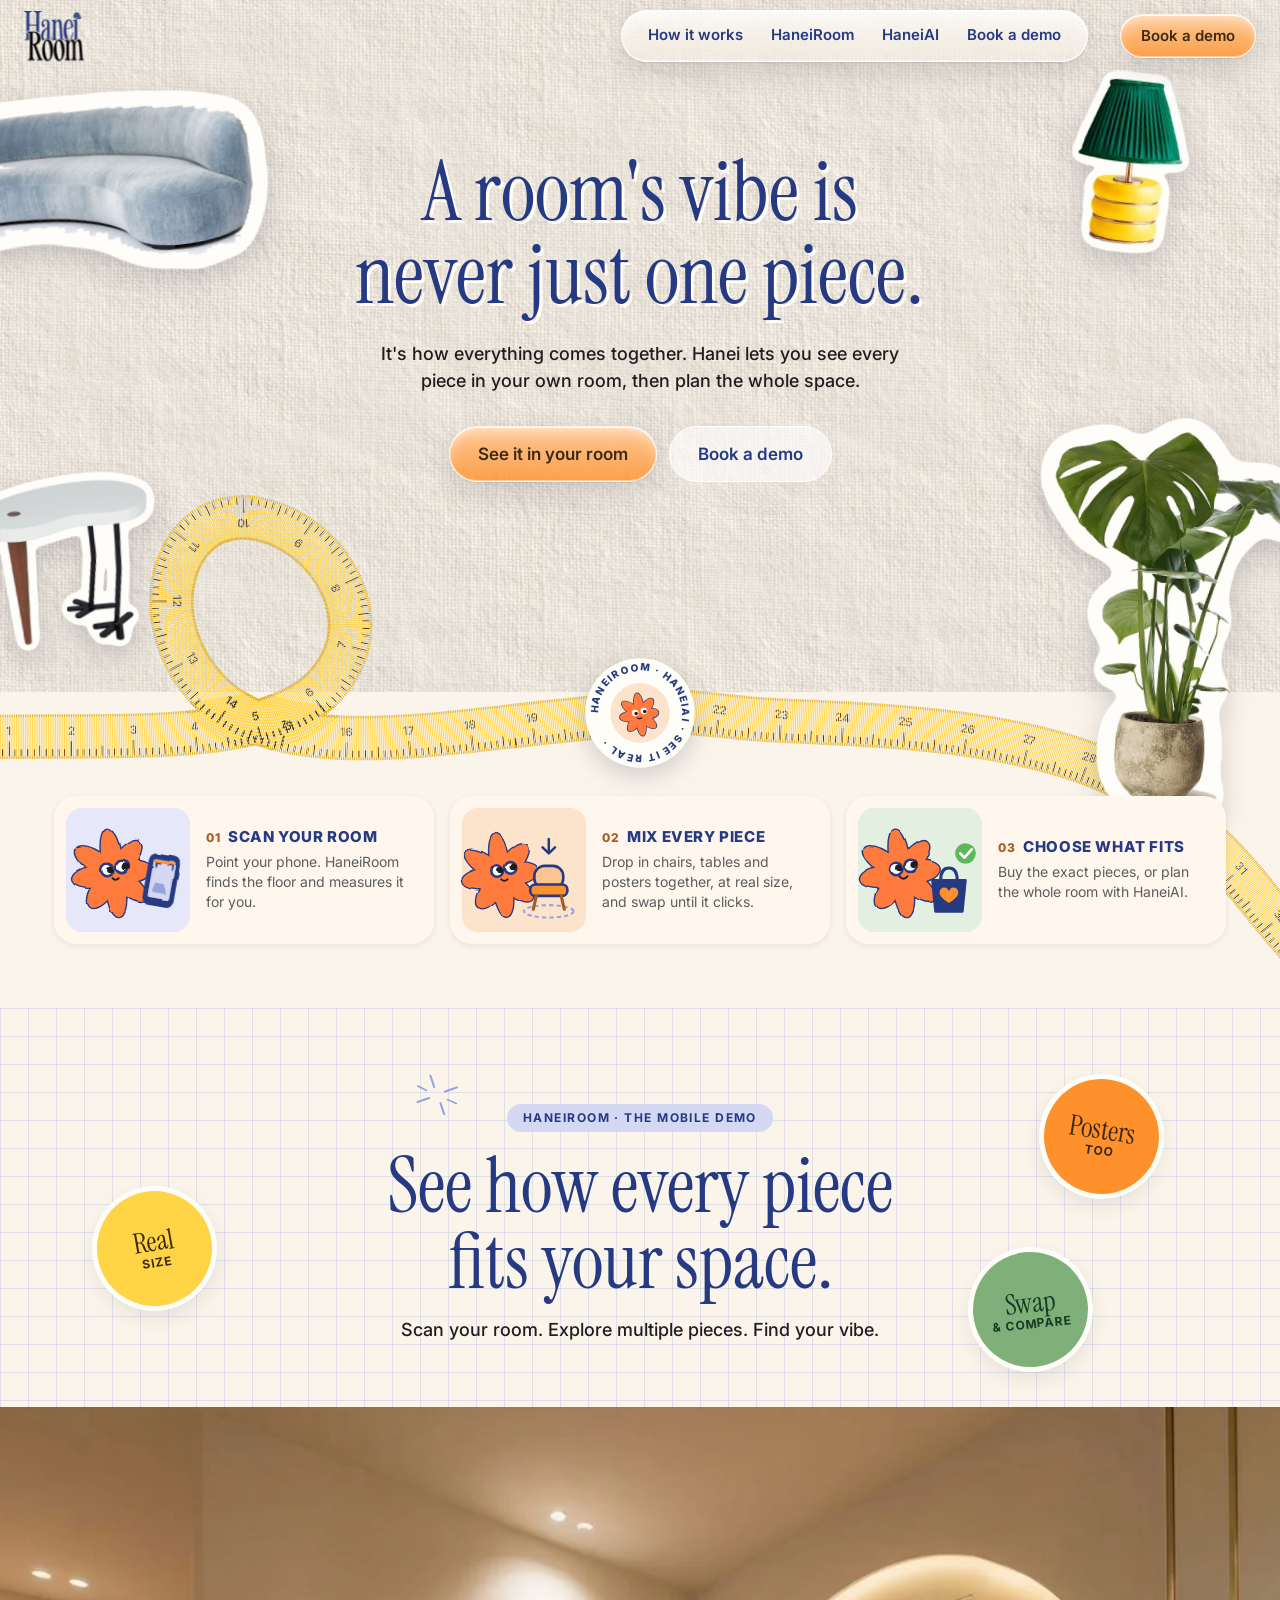
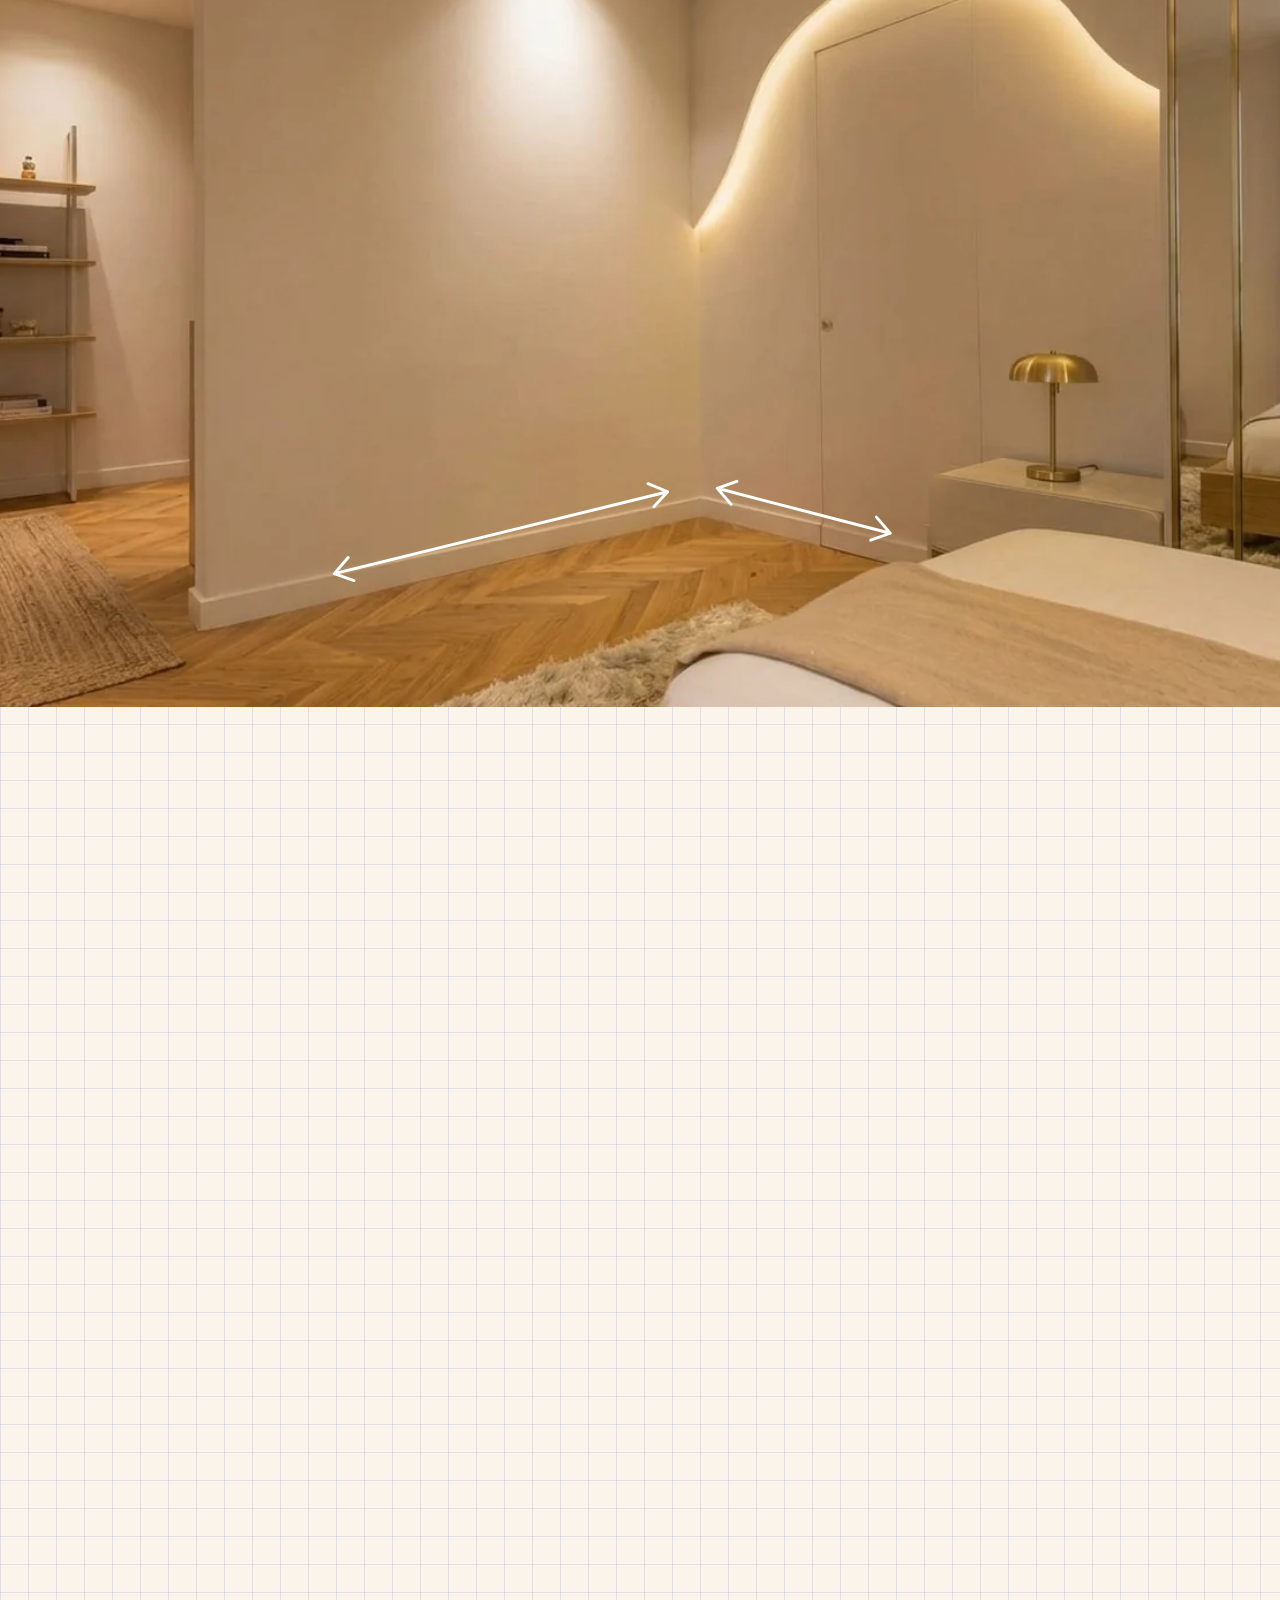
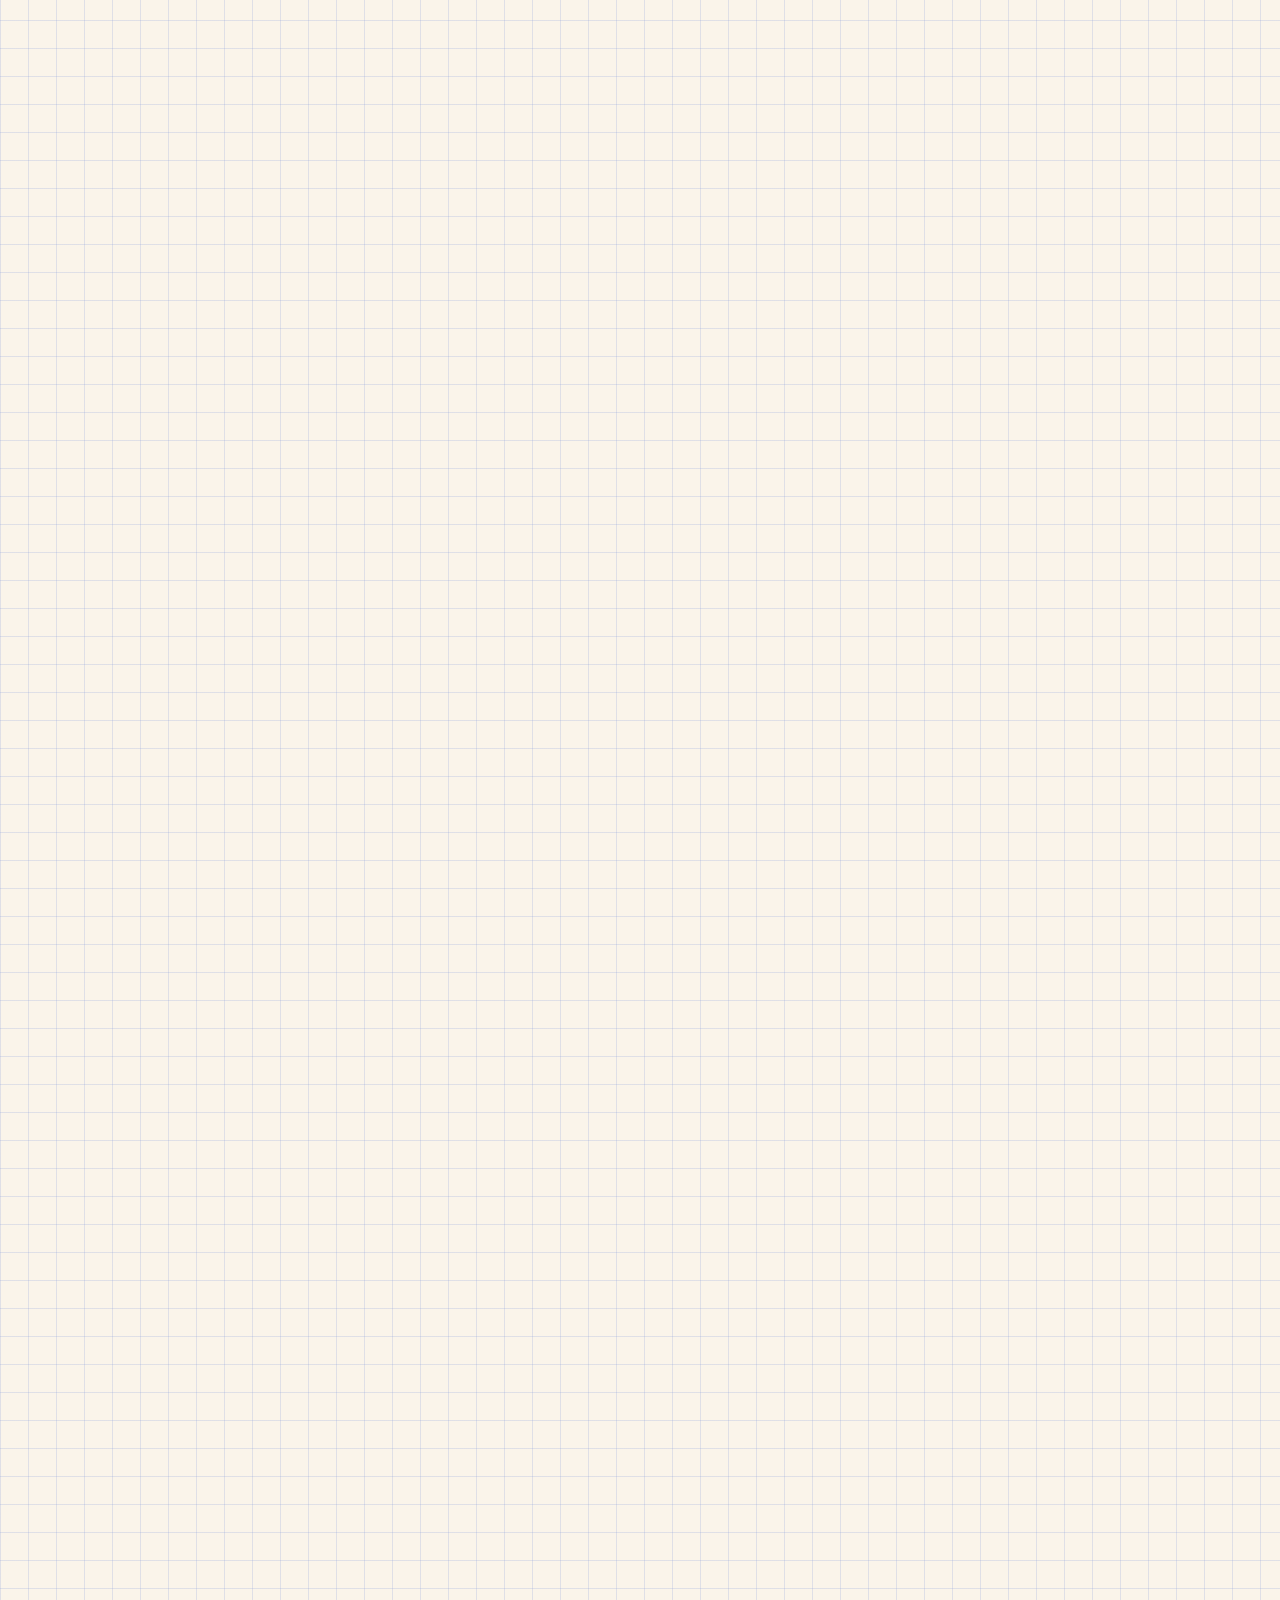
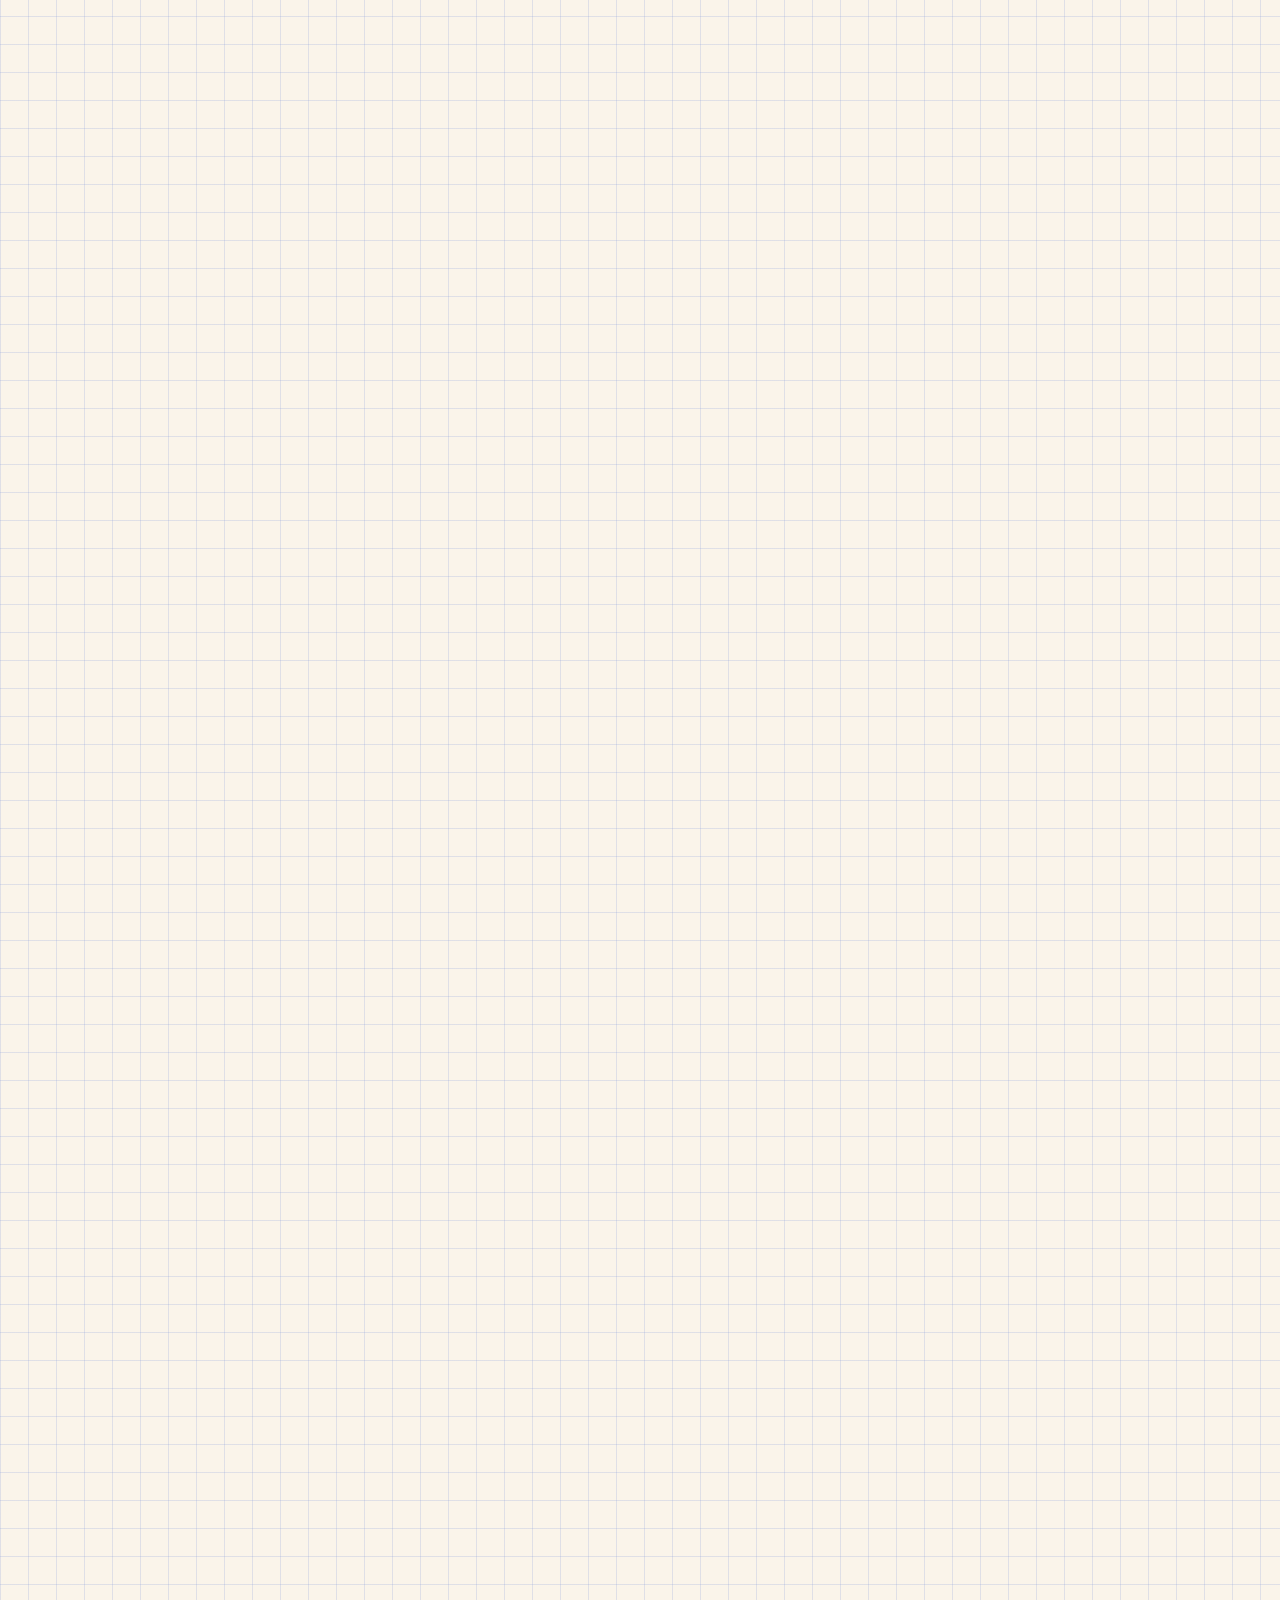
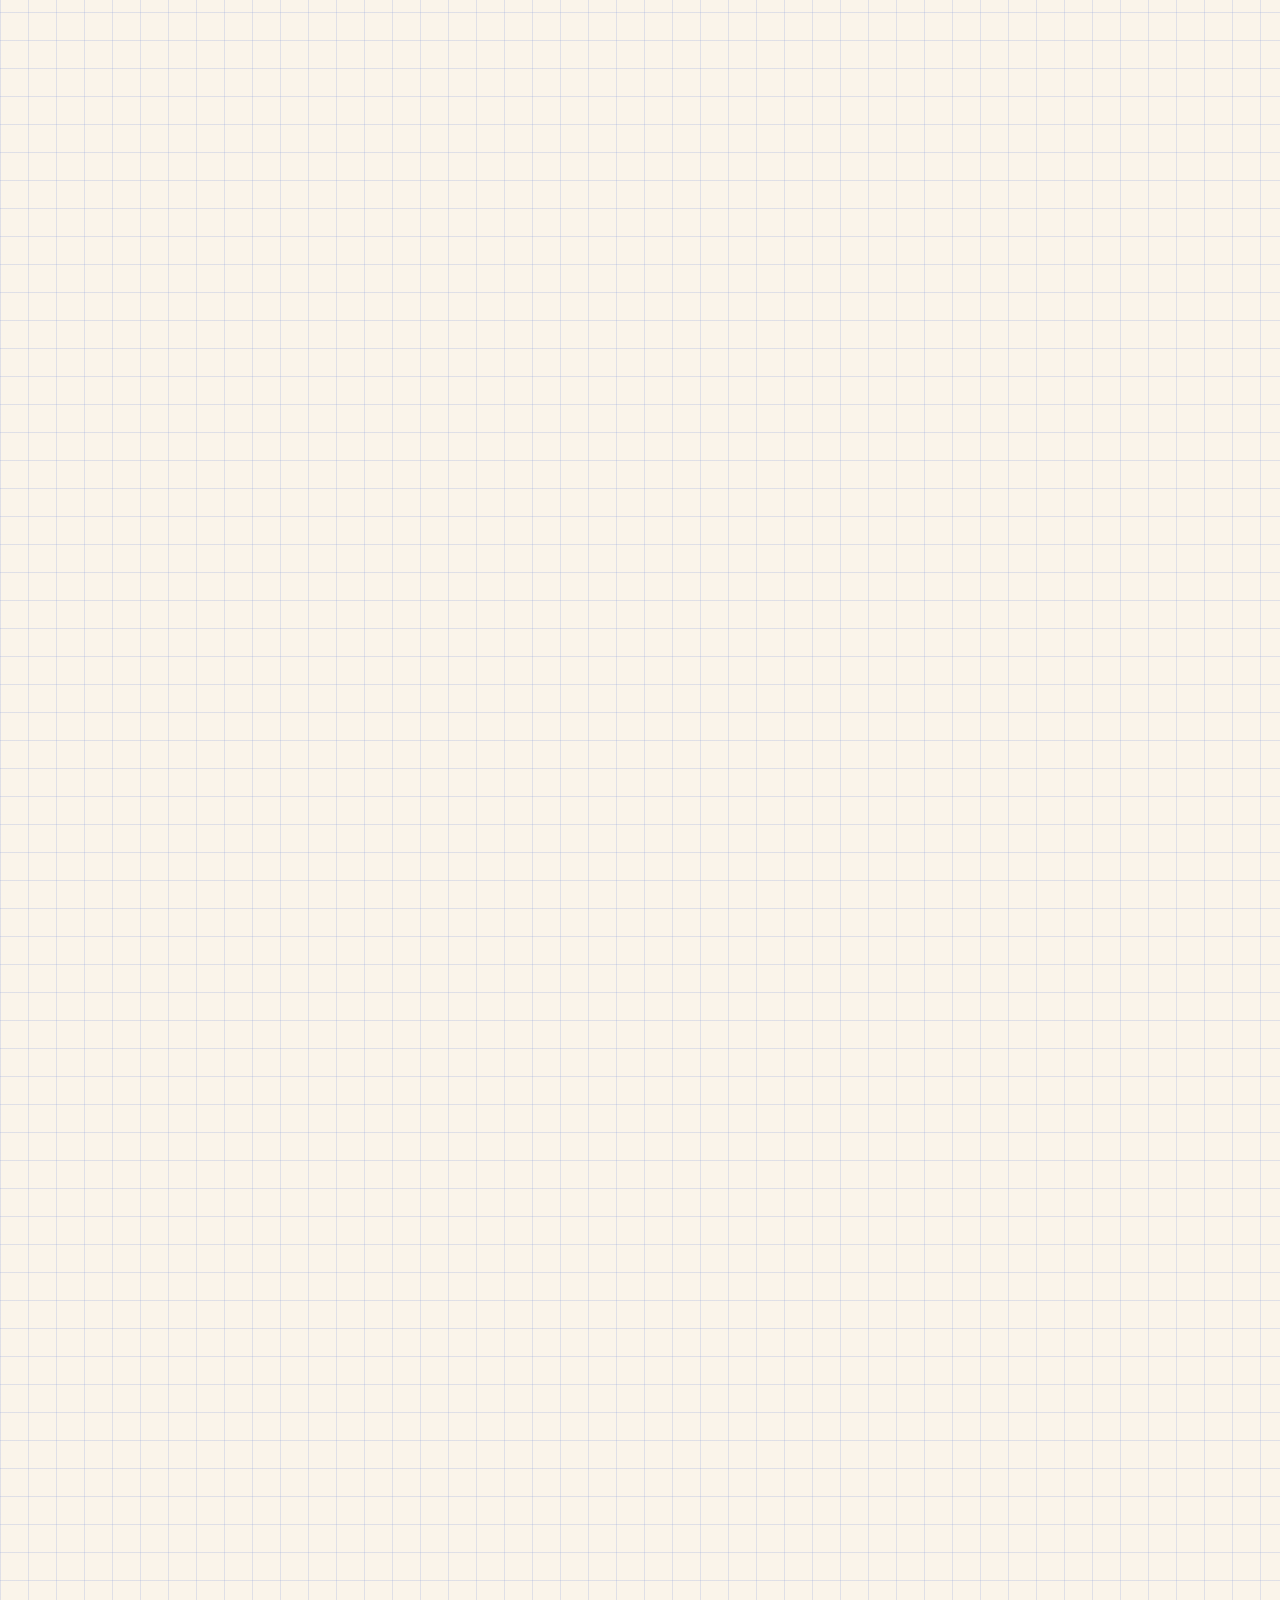
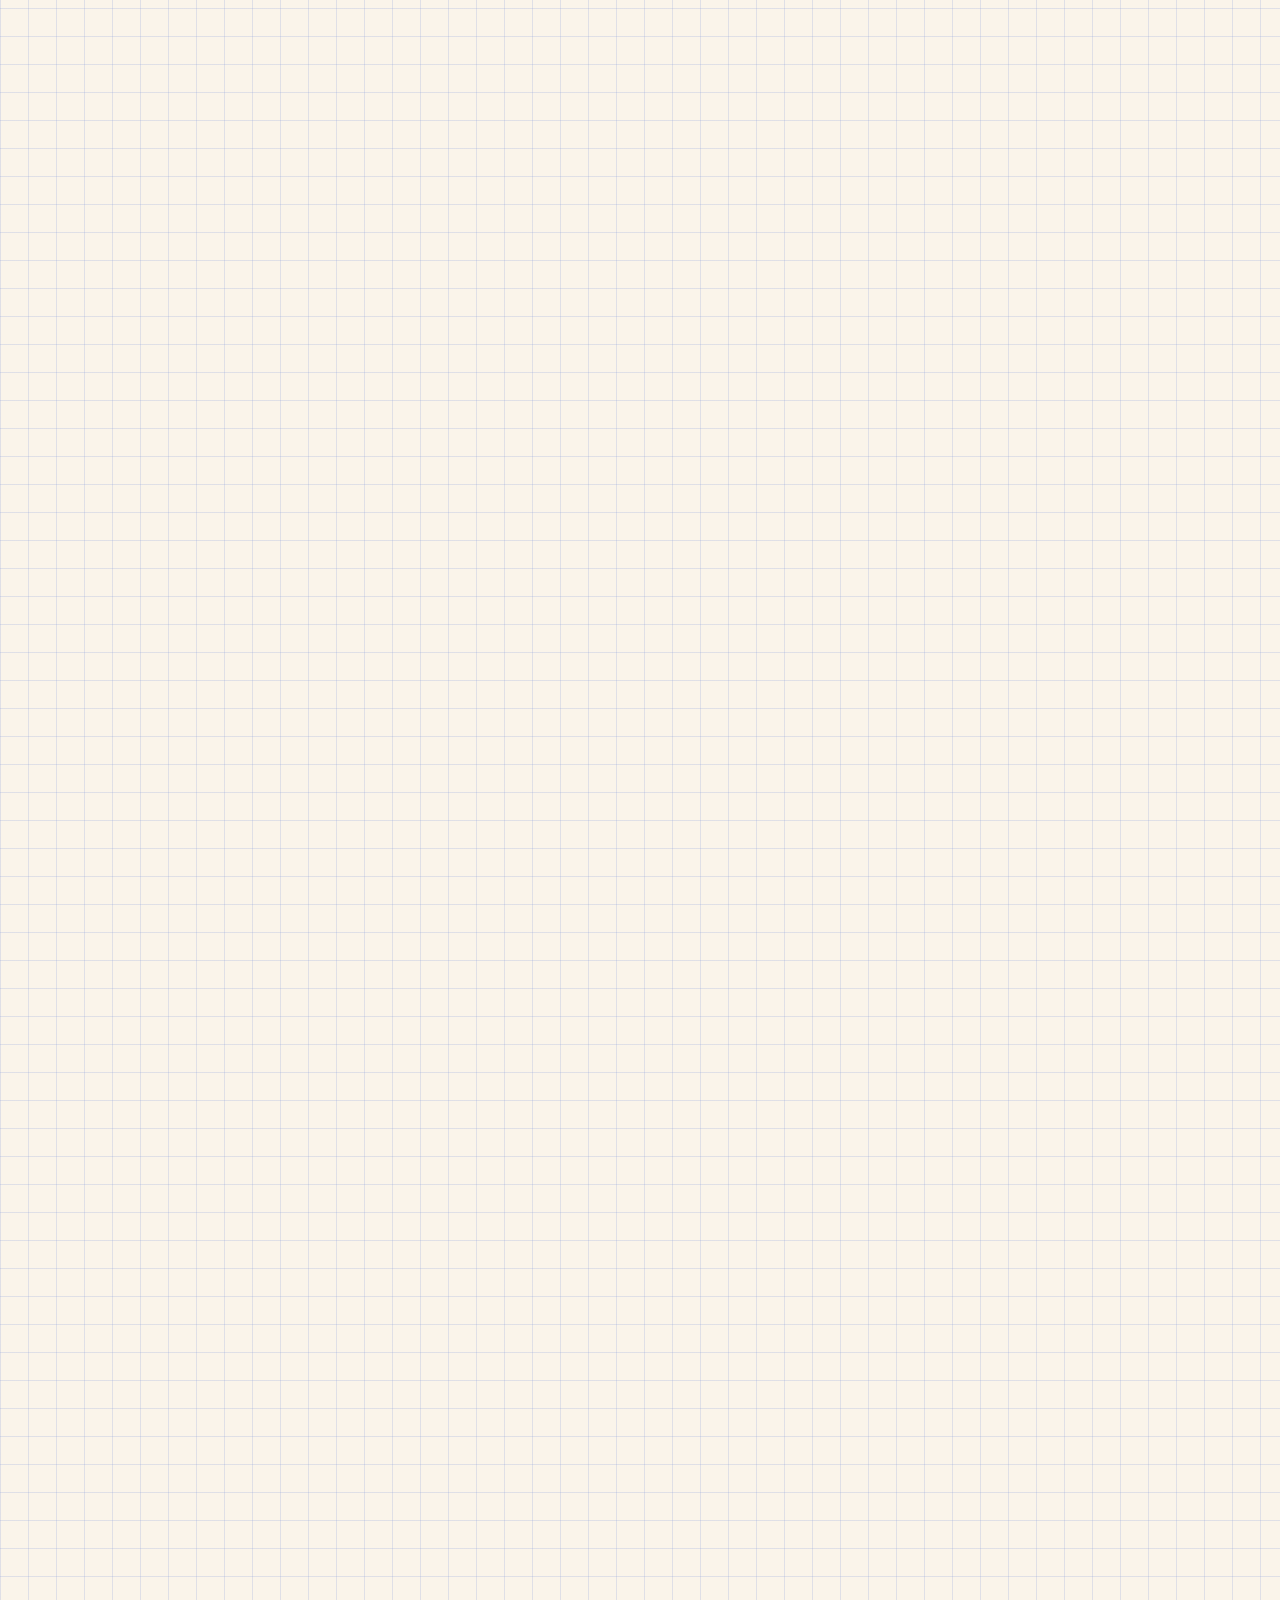
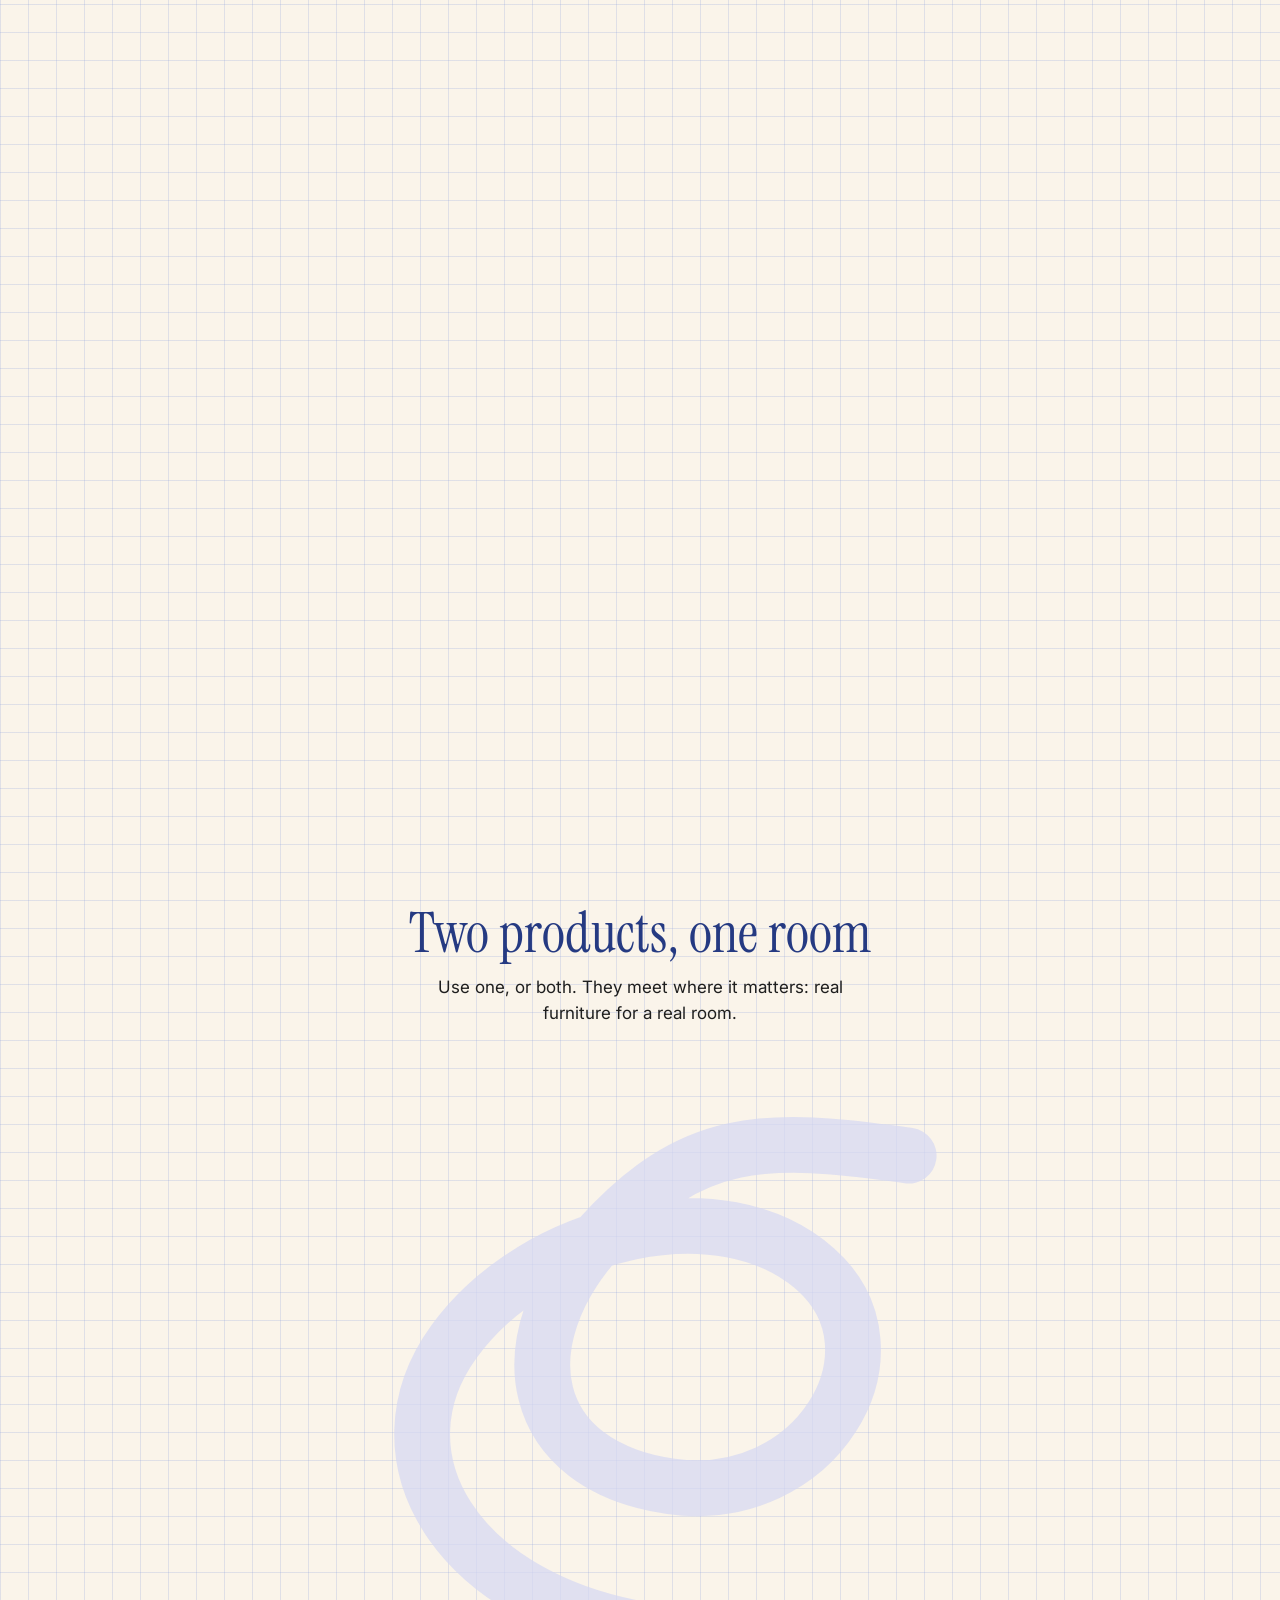
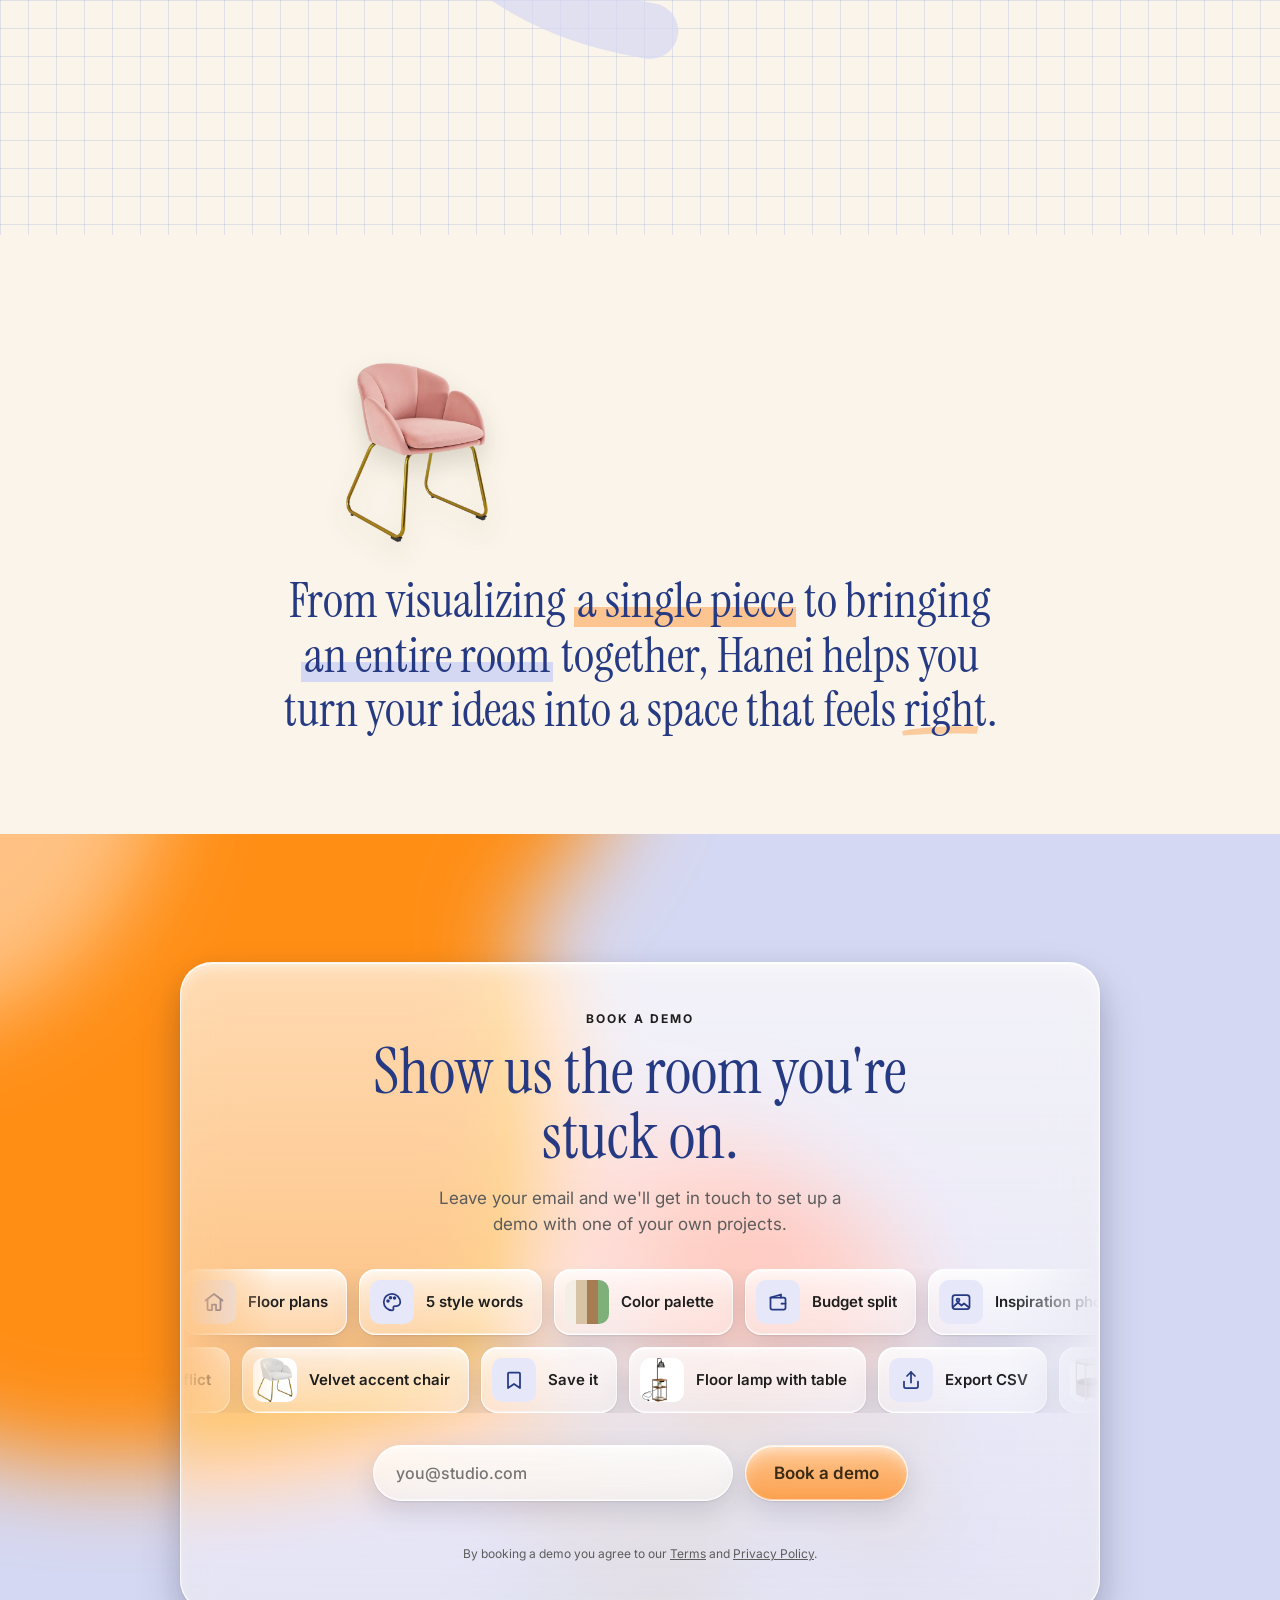
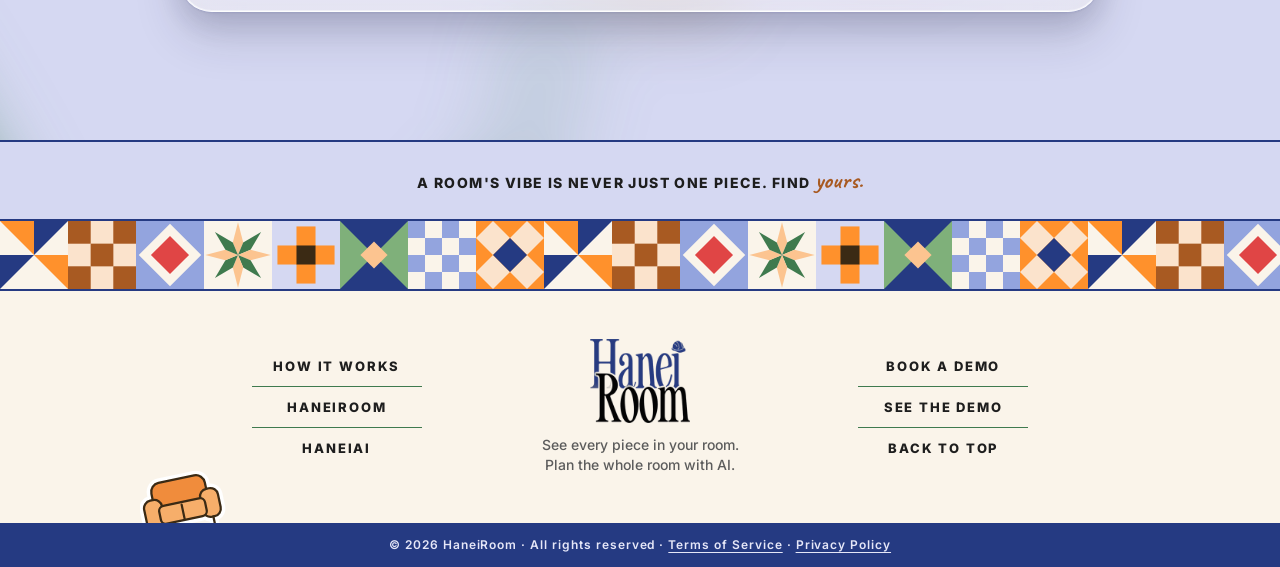
==== commit cfd1f9da: "Tag HaneiAI as made for interior designers' workflow A round yellow sticker on the HaneiAI card's co" ====
--- a/index.html
+++ b/index.html
@@ -433,6 +433,8 @@
         </div>
       </div>
       <div class="bub bub--web">
+        <!-- who HaneiAI is for, stuck on the card's corner -->
+        <p class="bub__sticker"><small>Made for</small><b>interior designers'</b><small>workflow</small></p>
         <div class="bub__text">
           <p class="bub__name">HaneiAI</p>
           <p class="bub__where">On the web, with your client</p>
--- a/assets/css/landing.css
+++ b/assets/css/landing.css
@@ -394,9 +394,10 @@
 .scan__thumb { display: block; aspect-ratio: 1; padding: 8px; border-radius: 20px; background: var(--peach-100); }
 .scan__thumb img { width: 100%; height: 100%; object-fit: contain; }
 /* the tray: each pick lights up with a ring and a check */
-.scan__tray { display: grid; grid-template-columns: repeat(4, 1fr); gap: 8px; margin: 0; padding: 0; list-style: none; }
-.scan__tray li { position: relative; aspect-ratio: 1; padding: 8px; border-radius: 16px; background: var(--peach-100); box-shadow: inset 0 0 0 calc(var(--on) * 2.5px) var(--orange-500); }
-.scan__tray img { width: 100%; height: 100%; object-fit: contain; }
+/* equal columns that never grow to a photo's own width, each a square tile the photo is fitted inside */
+.scan__tray { display: grid; grid-template-columns: repeat(4, minmax(0, 1fr)); gap: 8px; margin: 0; padding: 0; list-style: none; }
+.scan__tray li { position: relative; min-width: 0; aspect-ratio: 1; border-radius: 16px; background: var(--peach-100); box-shadow: inset 0 0 0 calc(var(--on) * 2.5px) var(--orange-500); }
+.scan__tray img { position: absolute; inset: 8px; width: calc(100% - 16px); height: calc(100% - 16px); object-fit: contain; }
 .scan__tray i { position: absolute; right: -4px; top: -4px; display: grid; place-items: center; width: 22px; height: 22px; border-radius: 50%; background: var(--orange-500); font: 800 12px/1 var(--font-body); font-style: normal; color: var(--white); scale: var(--on); }
 .scan__try {
   position: relative; display: block; margin-top: 14px; padding: 12px; border-radius: var(--radius-pill); text-align: center;
@@ -596,6 +597,18 @@
 .motion .bub__cursor { animation: bub-cursor 3s ease-in-out infinite; }
 @keyframes bub-scan { to { translate: 0 34px; } }
 @keyframes bub-cursor { 0%, 100% { translate: 0 0; } 40% { translate: -22px -4px; } 55% { translate: -22px -4px; } 56% { scale: .85; } 60% { scale: 1; } }
+/* a round sticker on HaneiAI's corner: who it's for */
+.bub__sticker {
+  position: absolute; z-index: 2; right: 150px; top: -46px; display: grid; place-content: center; gap: 2px;
+  width: 124px; aspect-ratio: 1; border-radius: 50%; rotate: 9deg; text-align: center;
+  background: var(--tape); color: var(--brown-900); box-shadow: 0 0 0 5px #fffdf8, 0 10px 18px rgba(30, 30, 60, .16);
+  opacity: calc(var(--v) * 2 - 1); scale: calc(.6 + var(--v) * .4);
+}
+.bub__sticker small { font: 800 9.5px/1.15 var(--font-body); letter-spacing: .1em; text-transform: uppercase; }
+.bub__sticker b { font: 400 21px/.95 var(--font-heading); }
+.motion .bub__sticker { animation: wiggle-sticker 5s ease-in-out infinite; }
+@keyframes wiggle-sticker { 0%, 84%, 100% { rotate: 9deg; } 88% { rotate: 3deg; } 92% { rotate: 13deg; } 96% { rotate: 7deg; } }
+
 /* HaneiAI's way in, under its list */
 .bub__try { display: inline-flex; align-items: center; gap: 8px; min-height: 44px; margin-top: 14px; padding: 0 22px; border-radius: var(--radius-pill); font: 700 16px/20px var(--font-body); text-decoration: none; }
 .bub__try span { font-size: 14px; }
@@ -778,6 +791,9 @@
   .bub li::before { top: 7px; }
   .duo__both { font-size: 14px; line-height: 20px; padding: 10px 16px; border-radius: 22px; }
   .bub__try { margin-top: 12px; min-height: 40px; font-size: 15px; }
+  .bub__sticker { width: 92px; right: -2px; top: -40px; }
+  .bub__sticker small { font-size: 7.5px; }
+  .bub__sticker b { font-size: 16px; }
   .appstore { margin-top: 12px; padding: 6px 14px 6px 10px; }
   .appstore svg { width: 22px; height: 22px; }
   .appstore span { font-size: 17px; }
